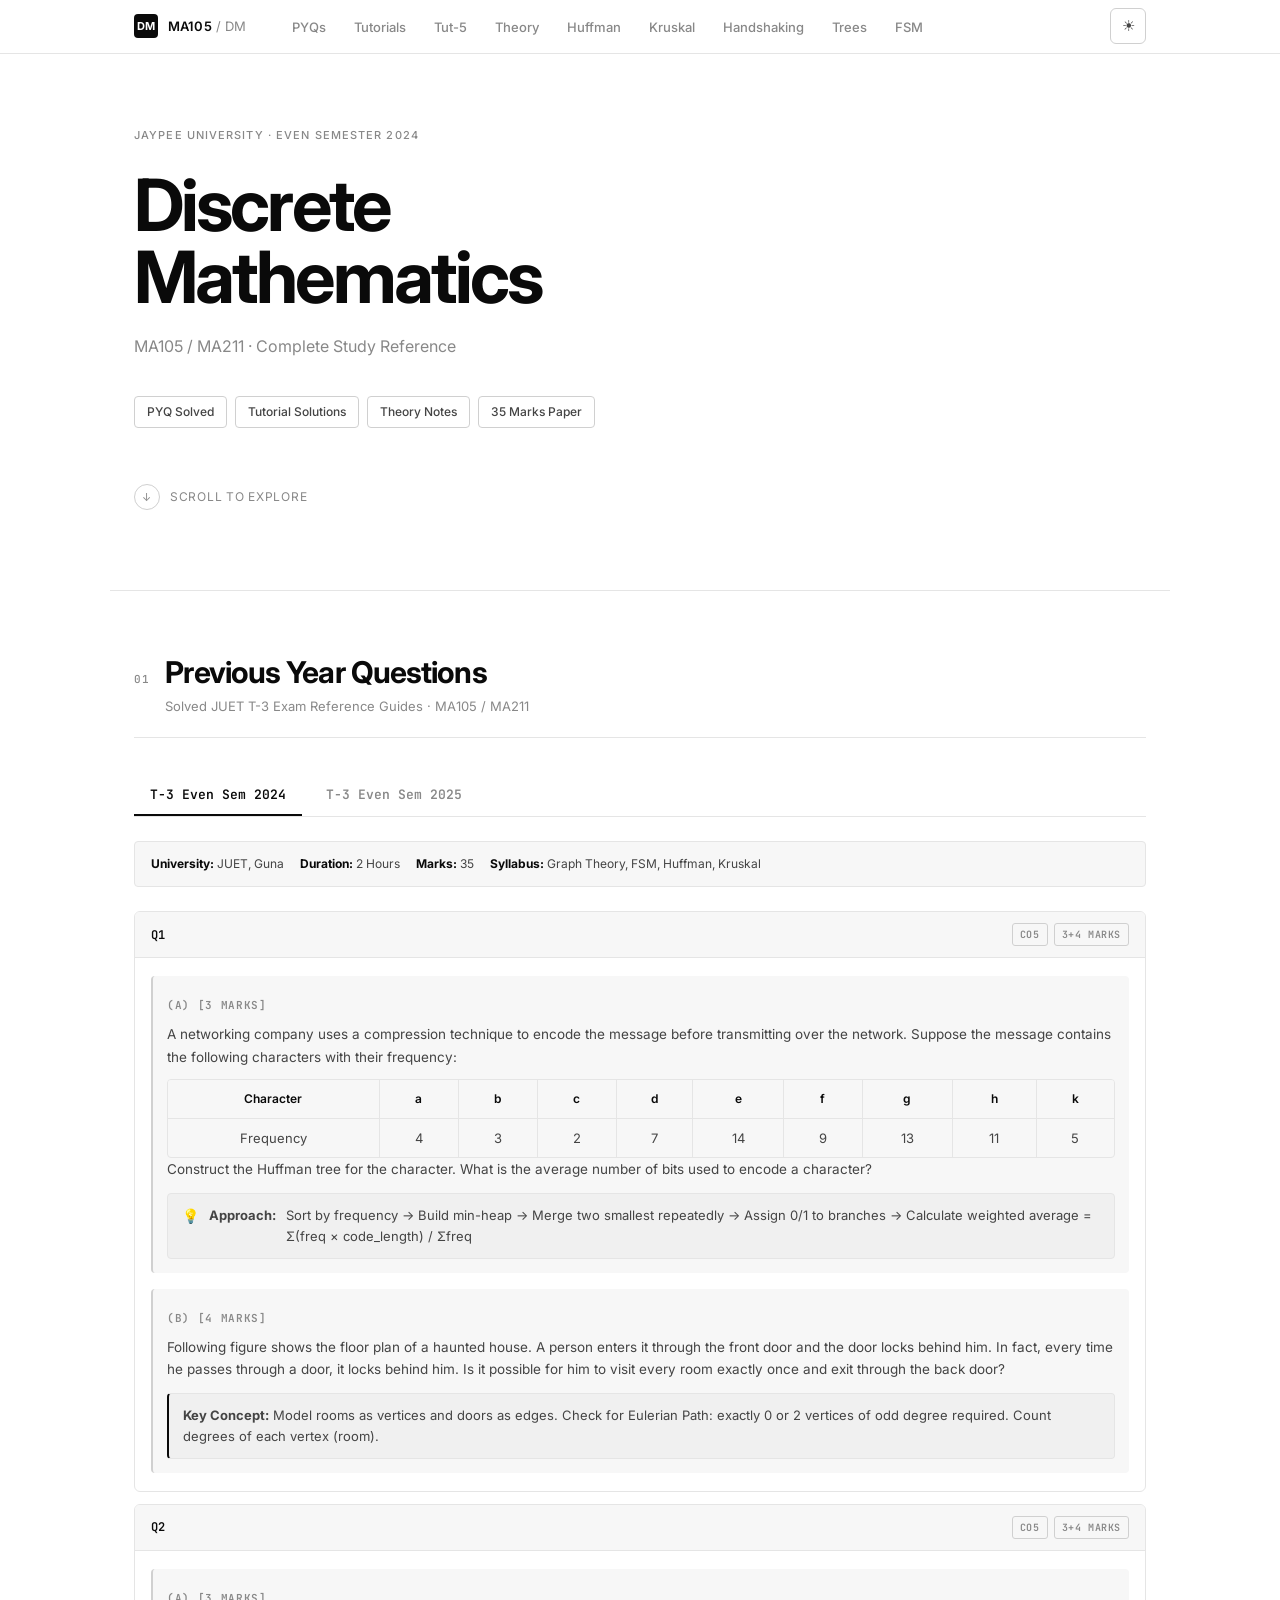
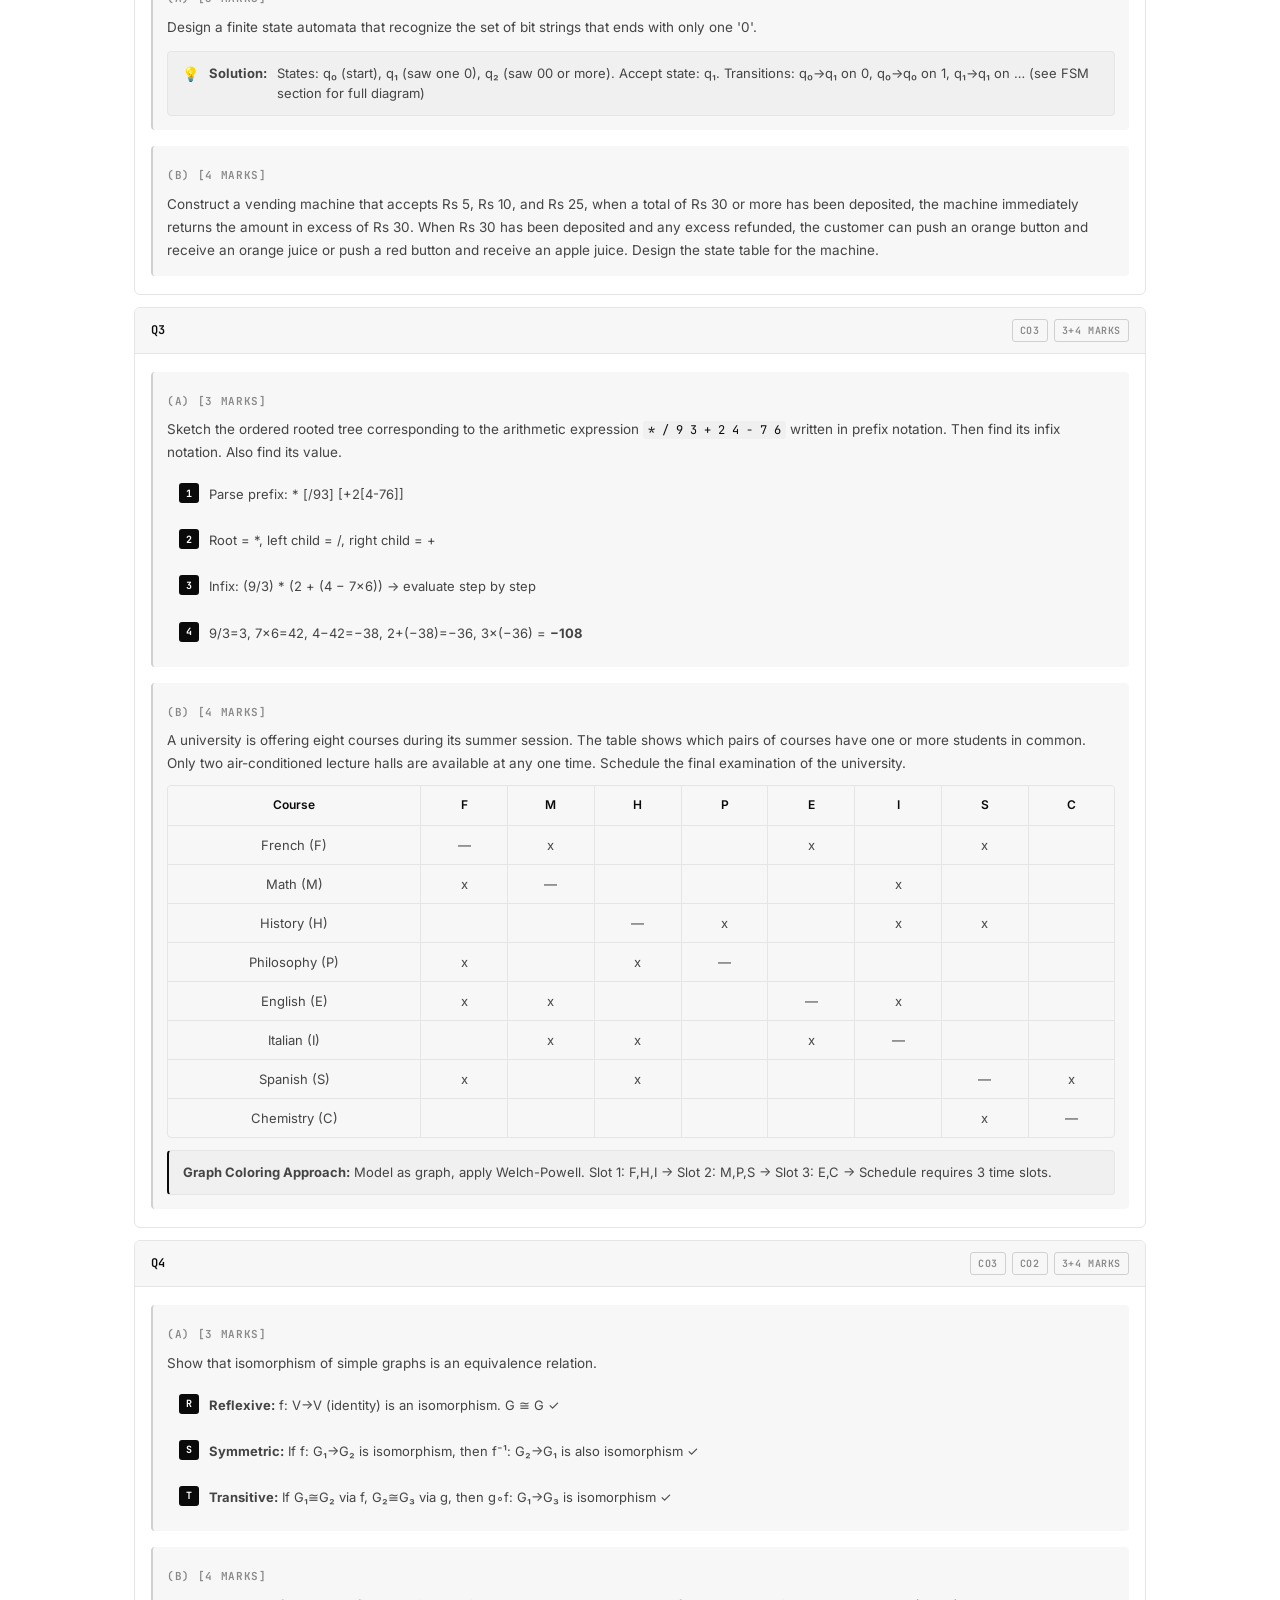
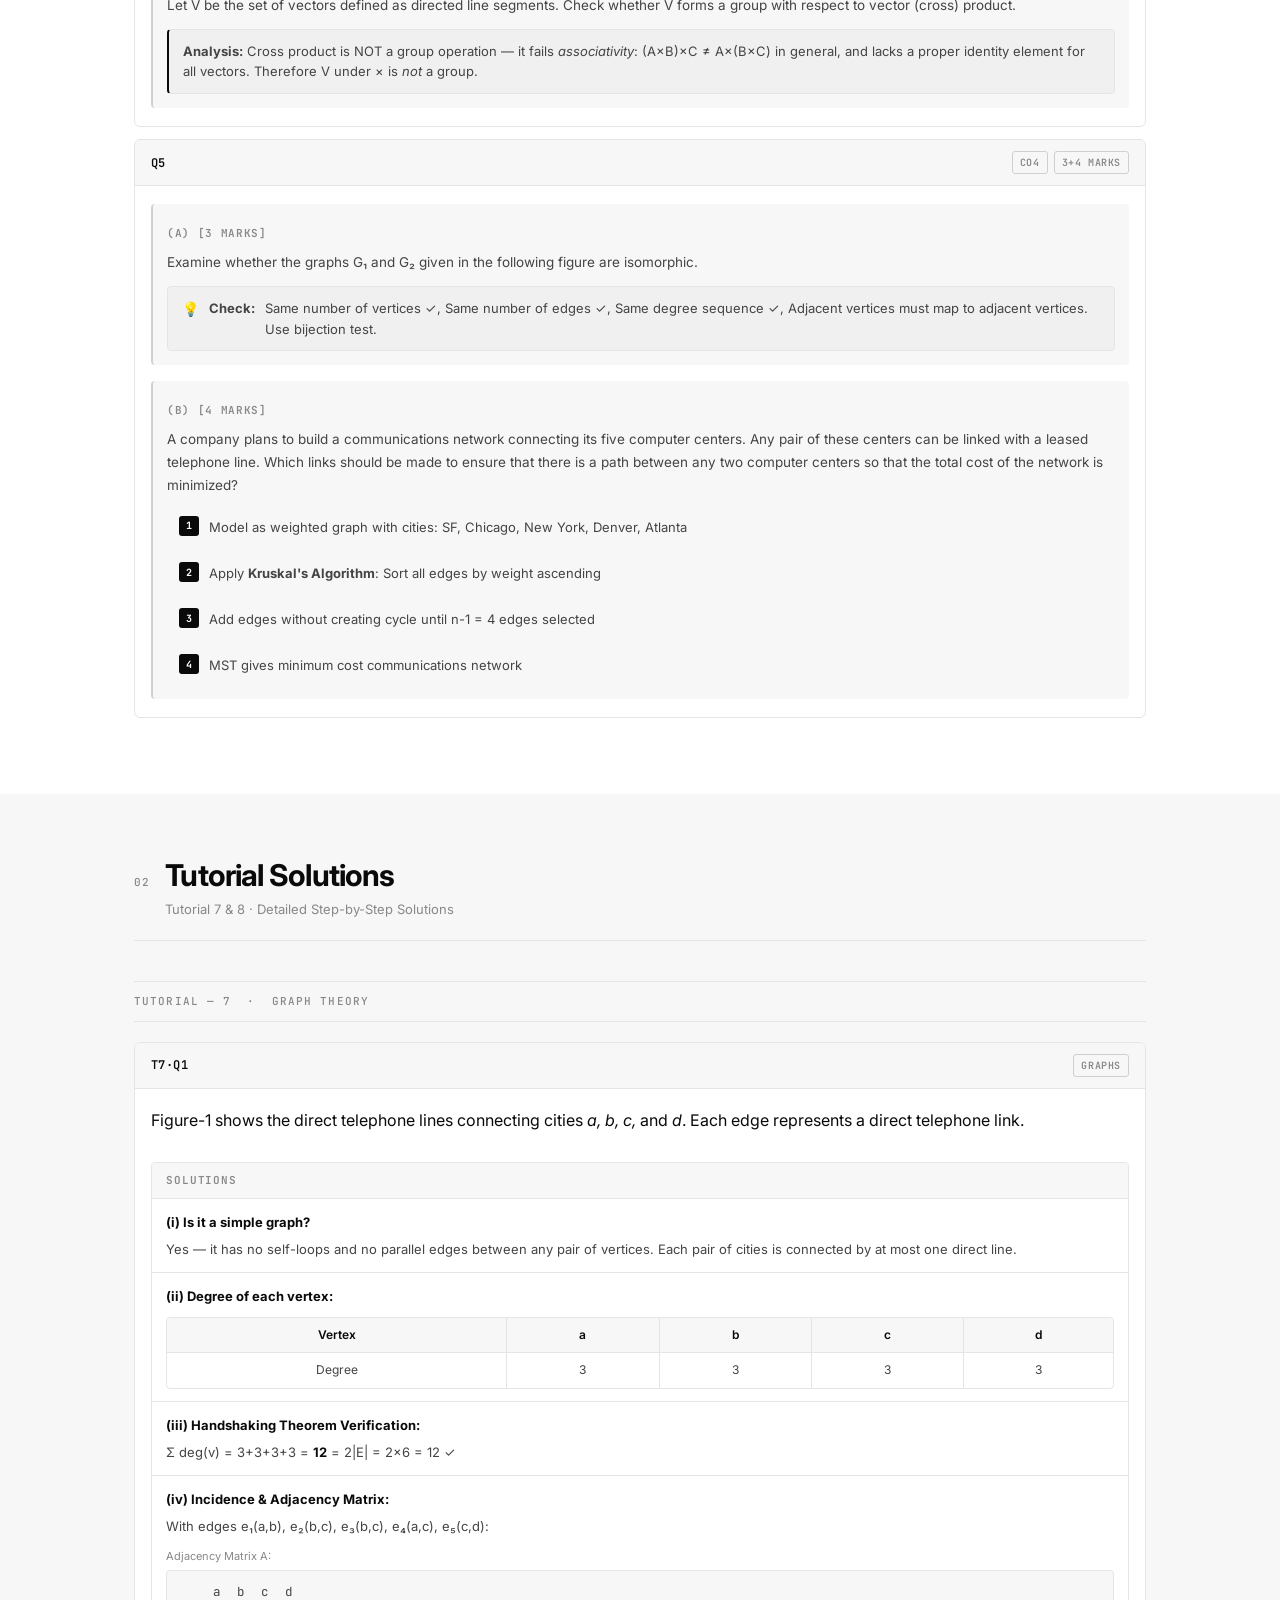
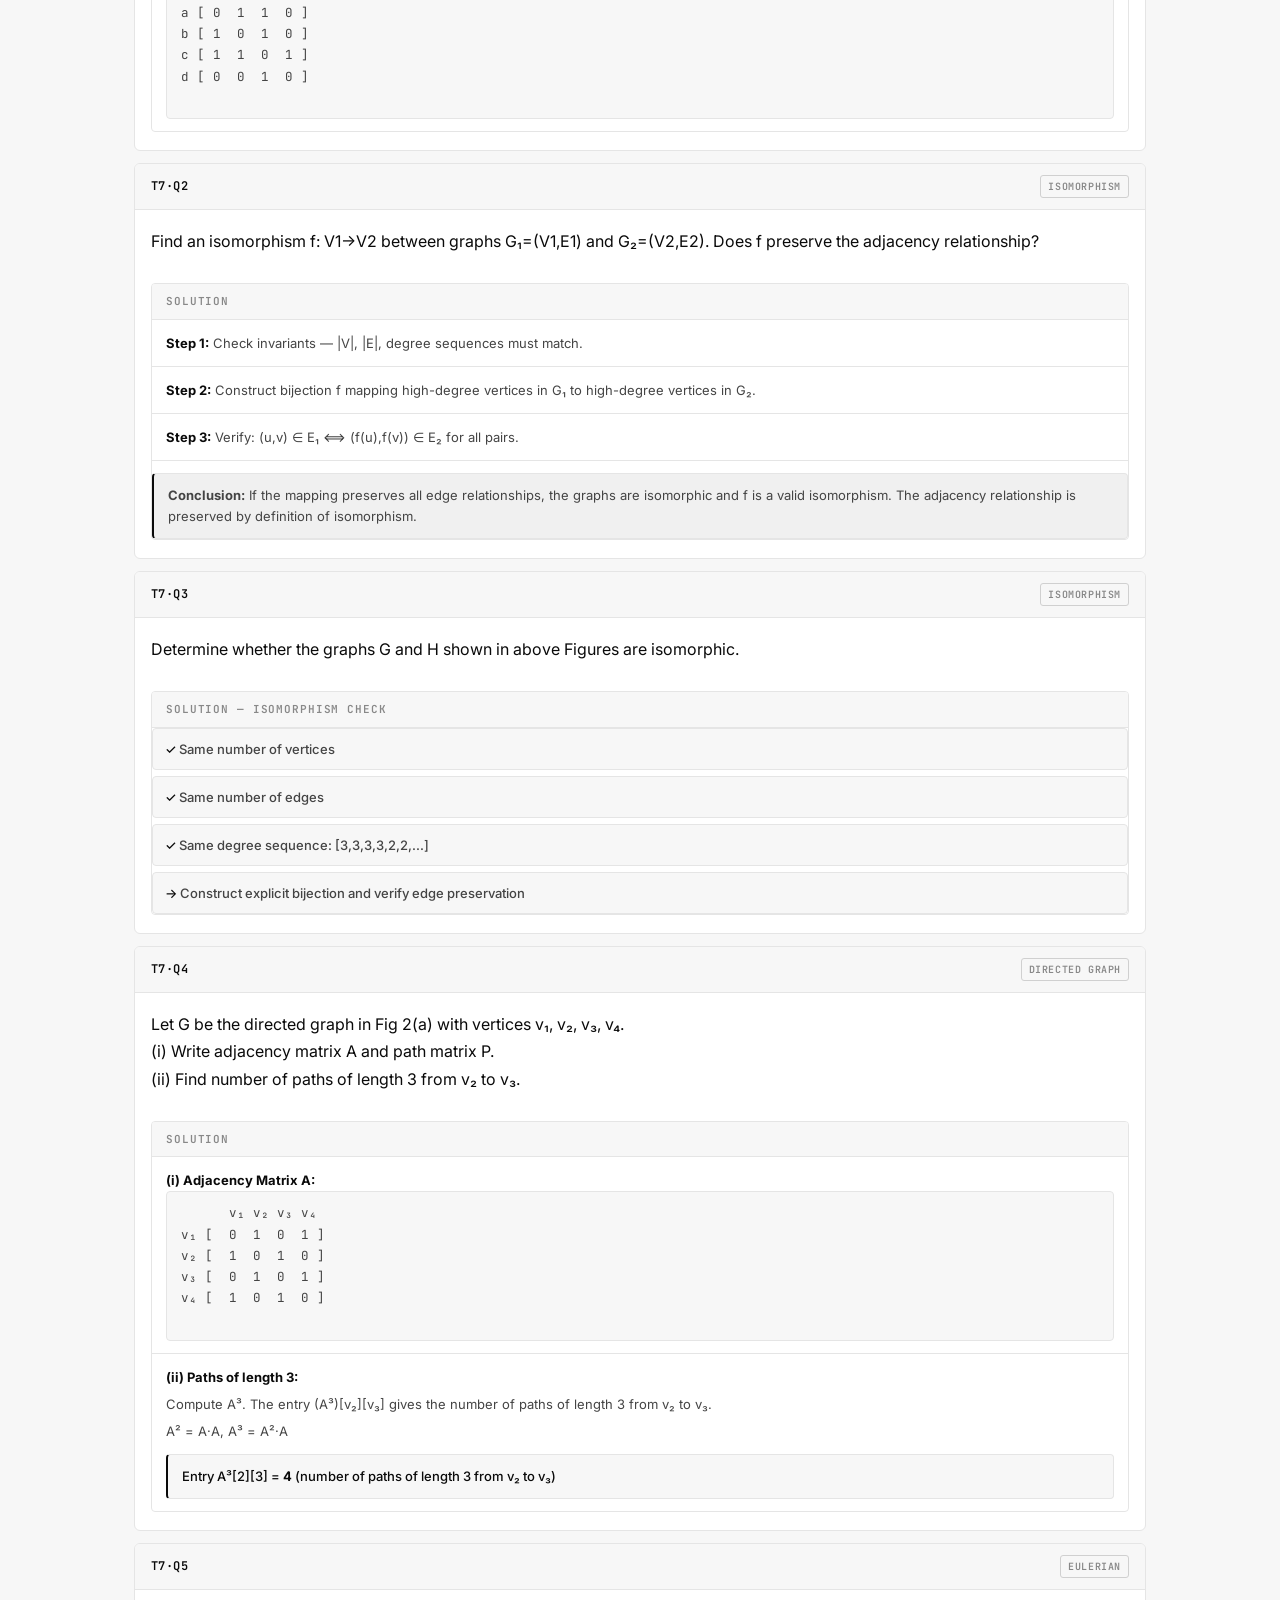
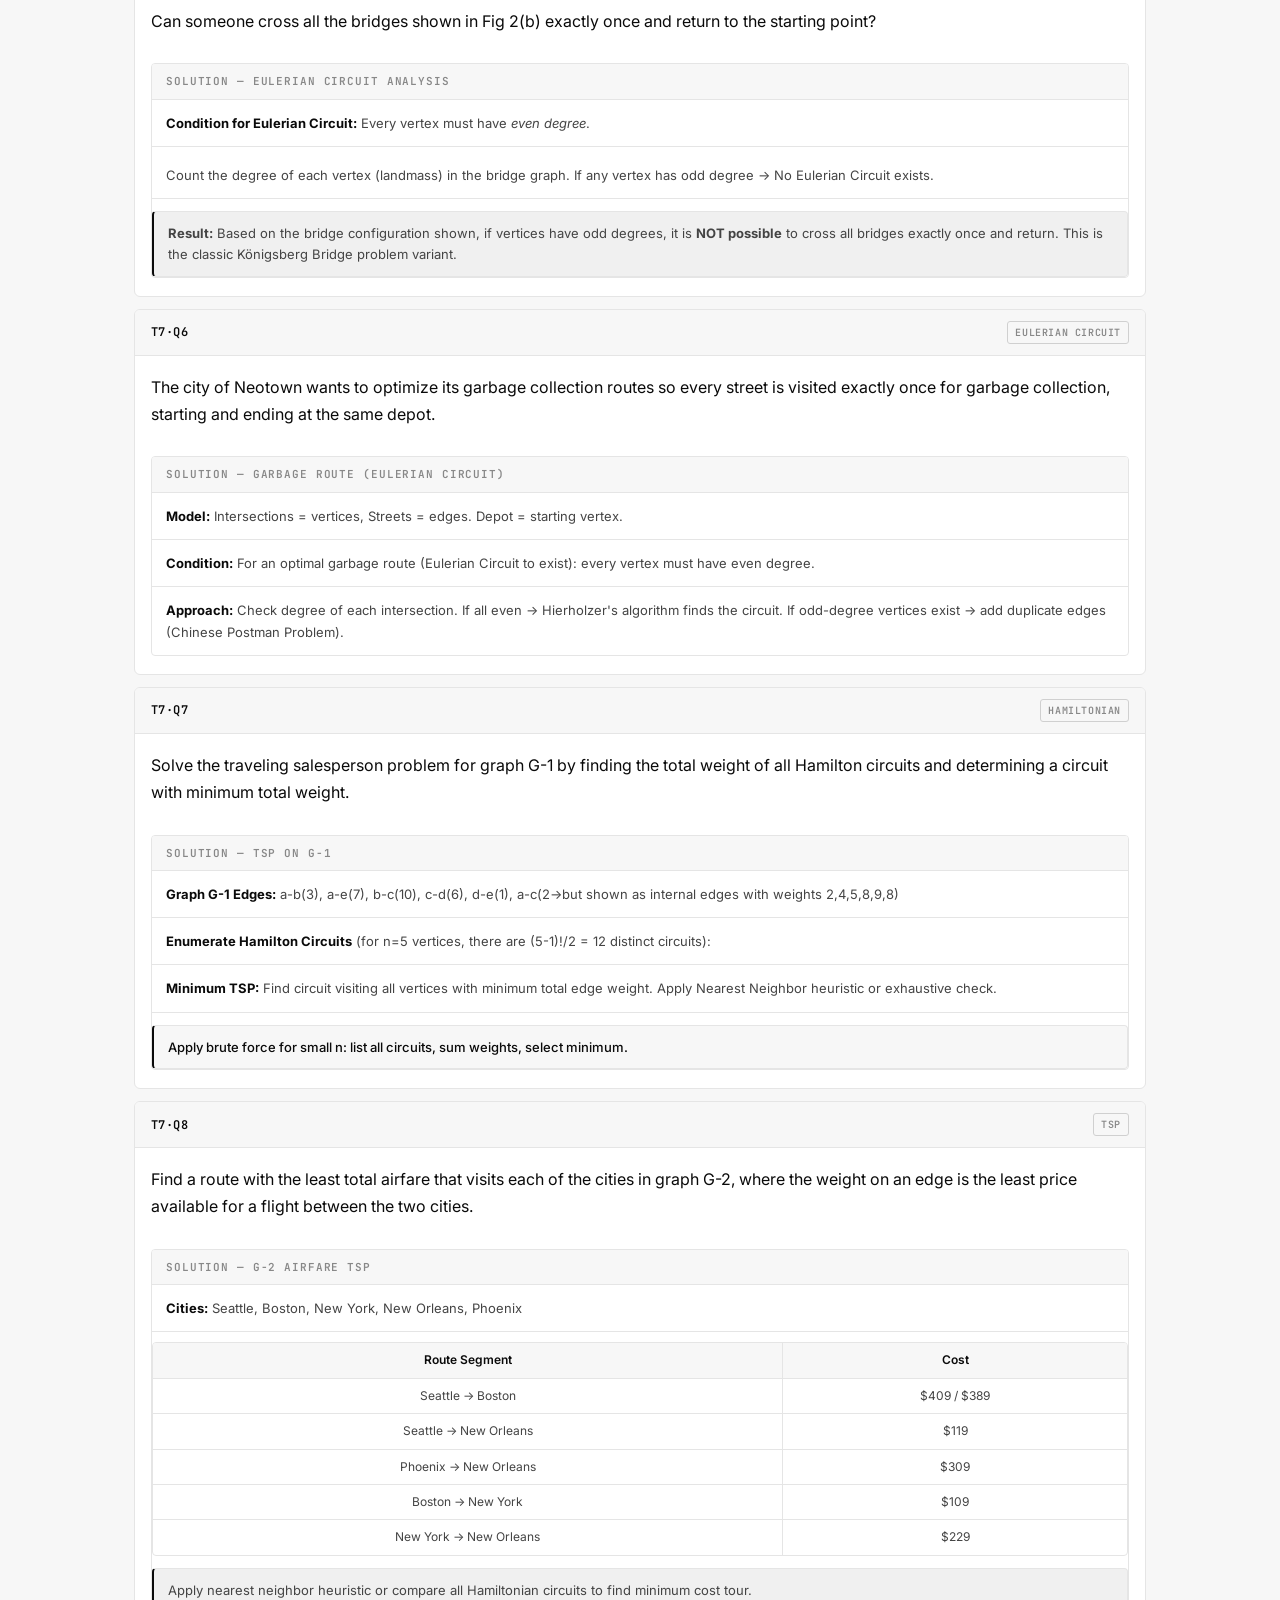
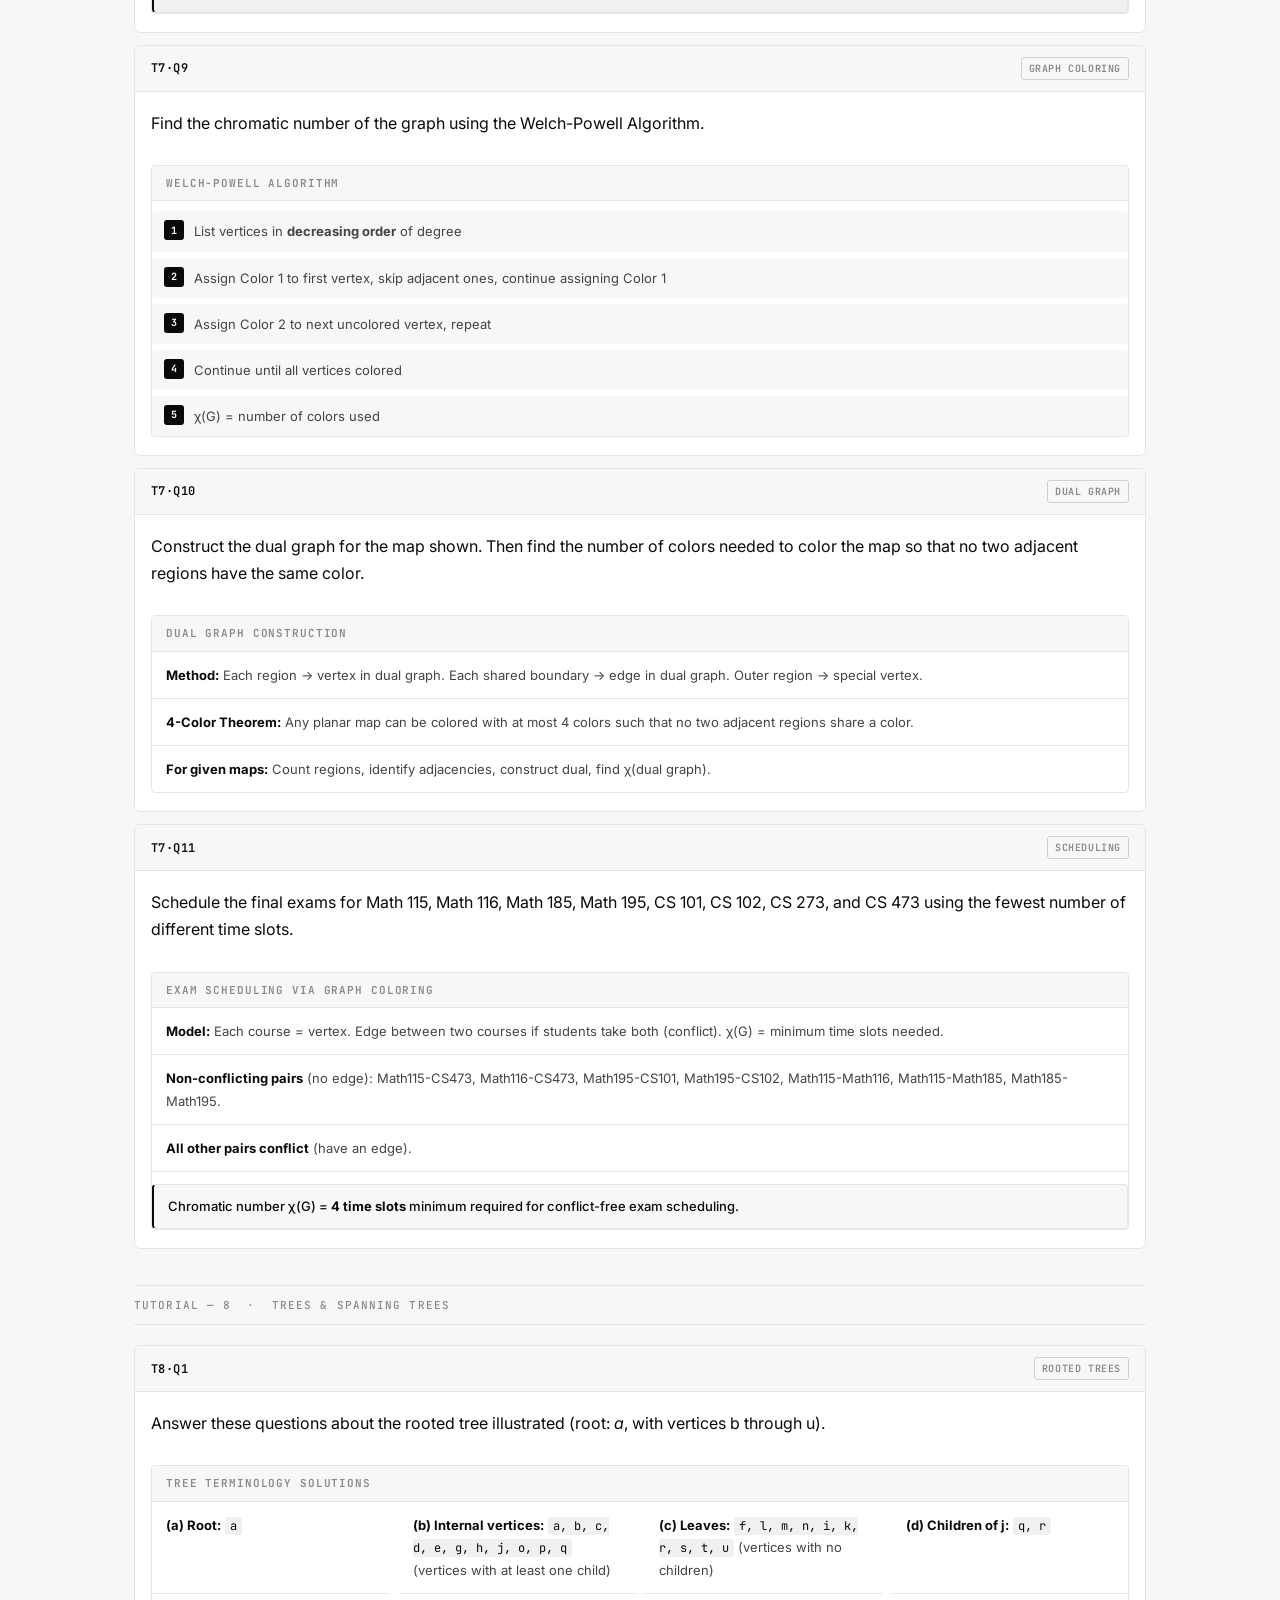
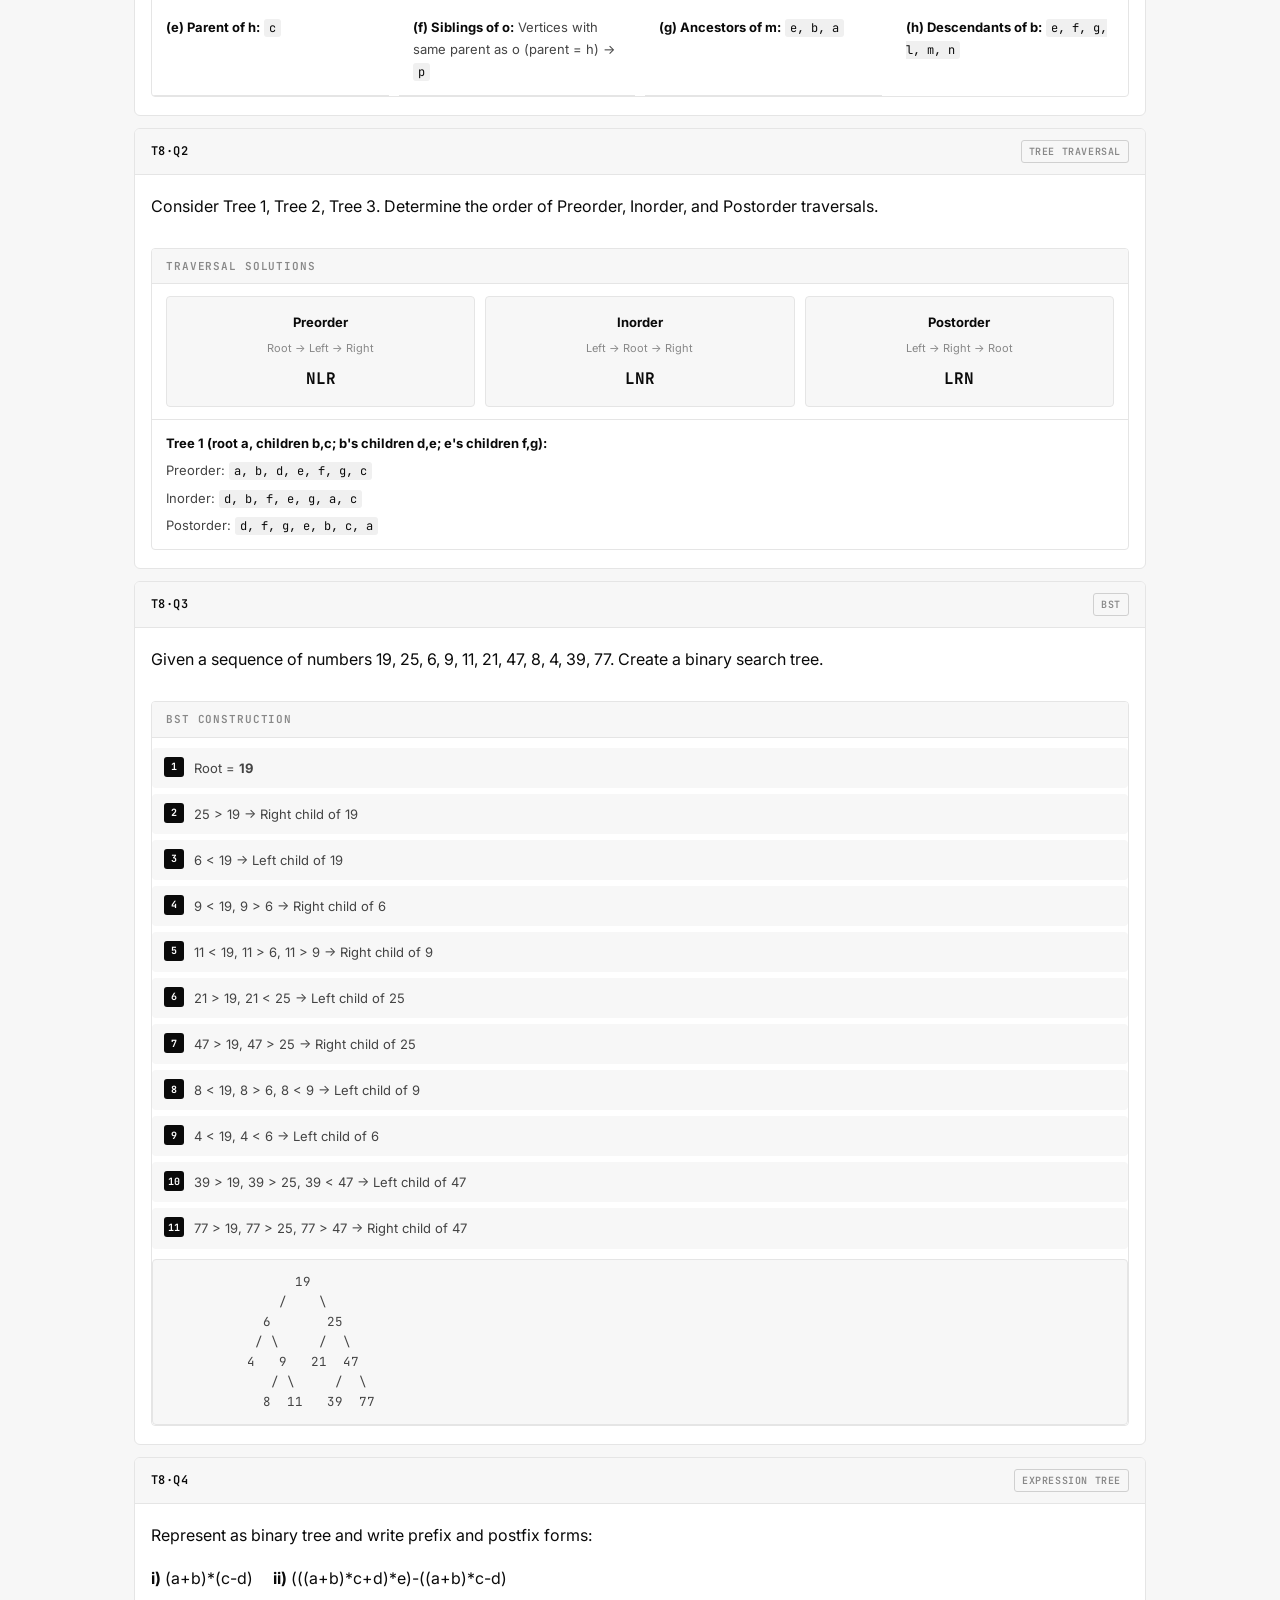
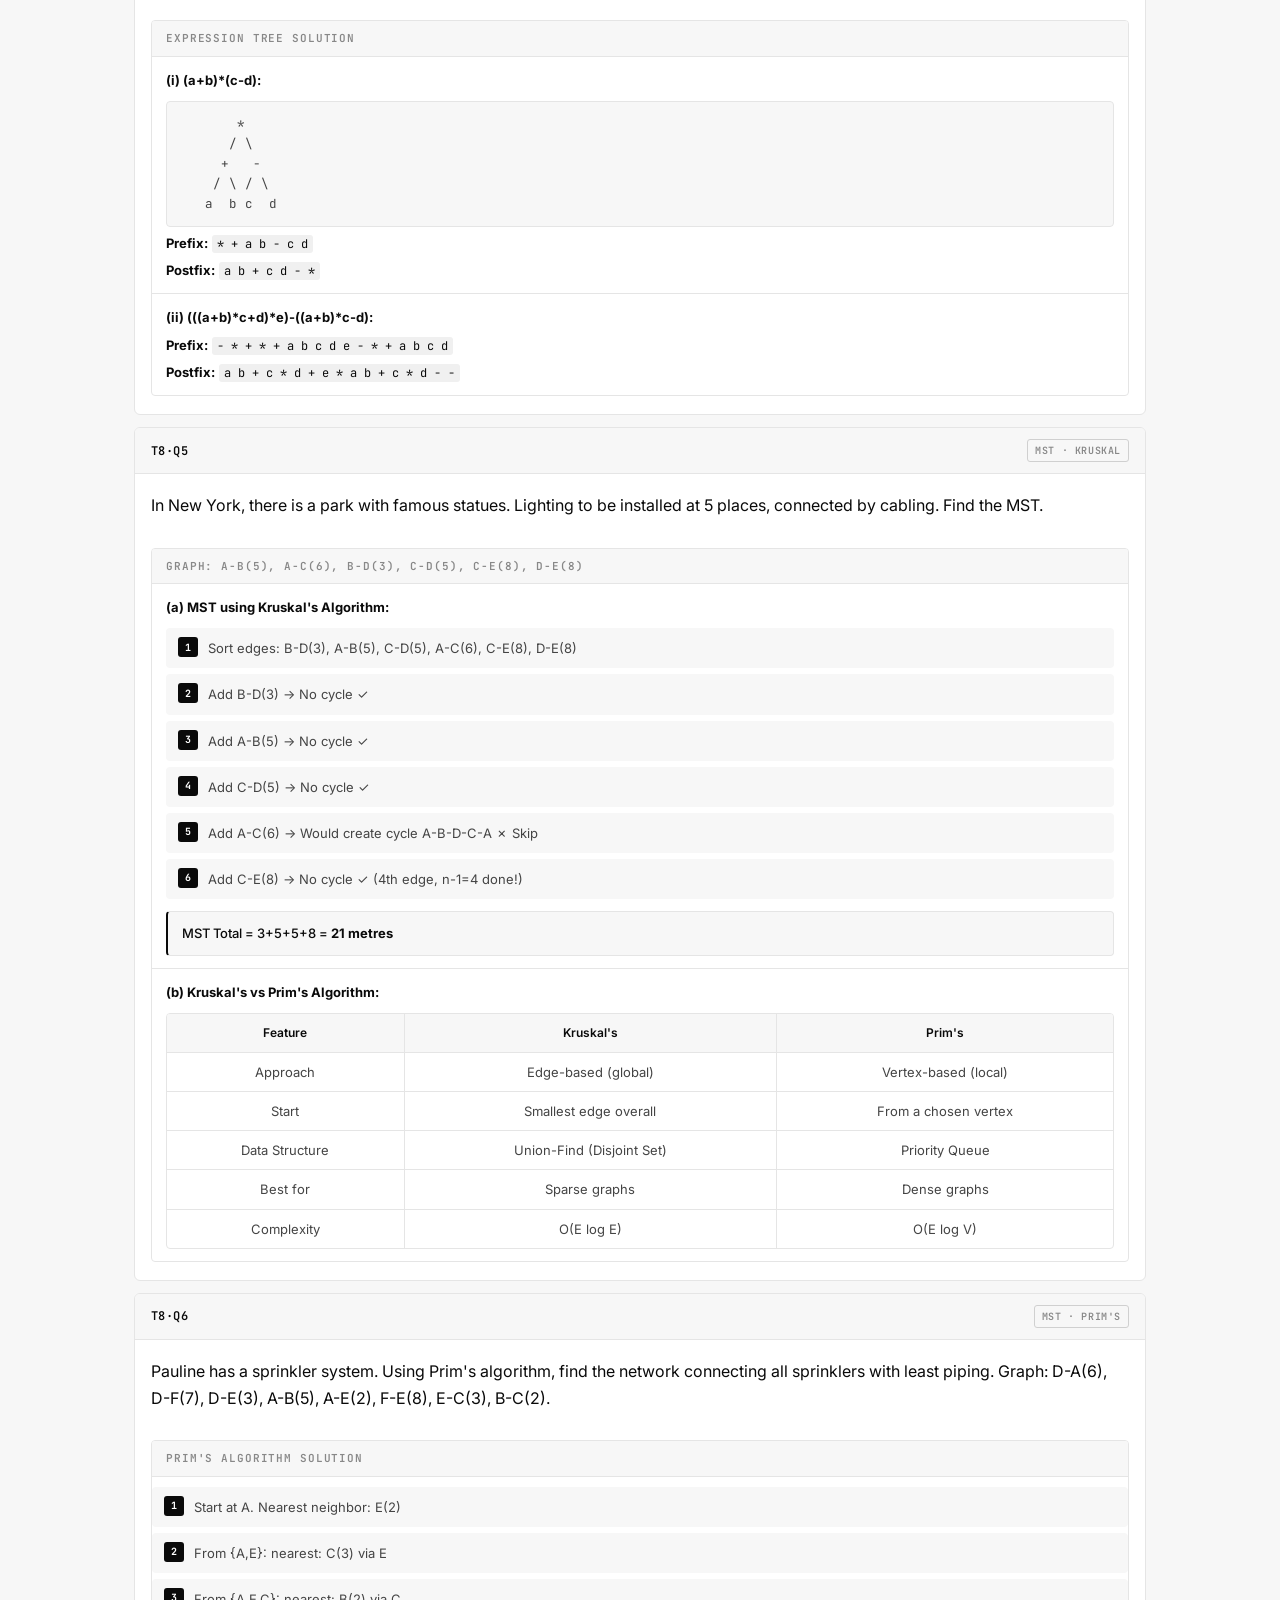
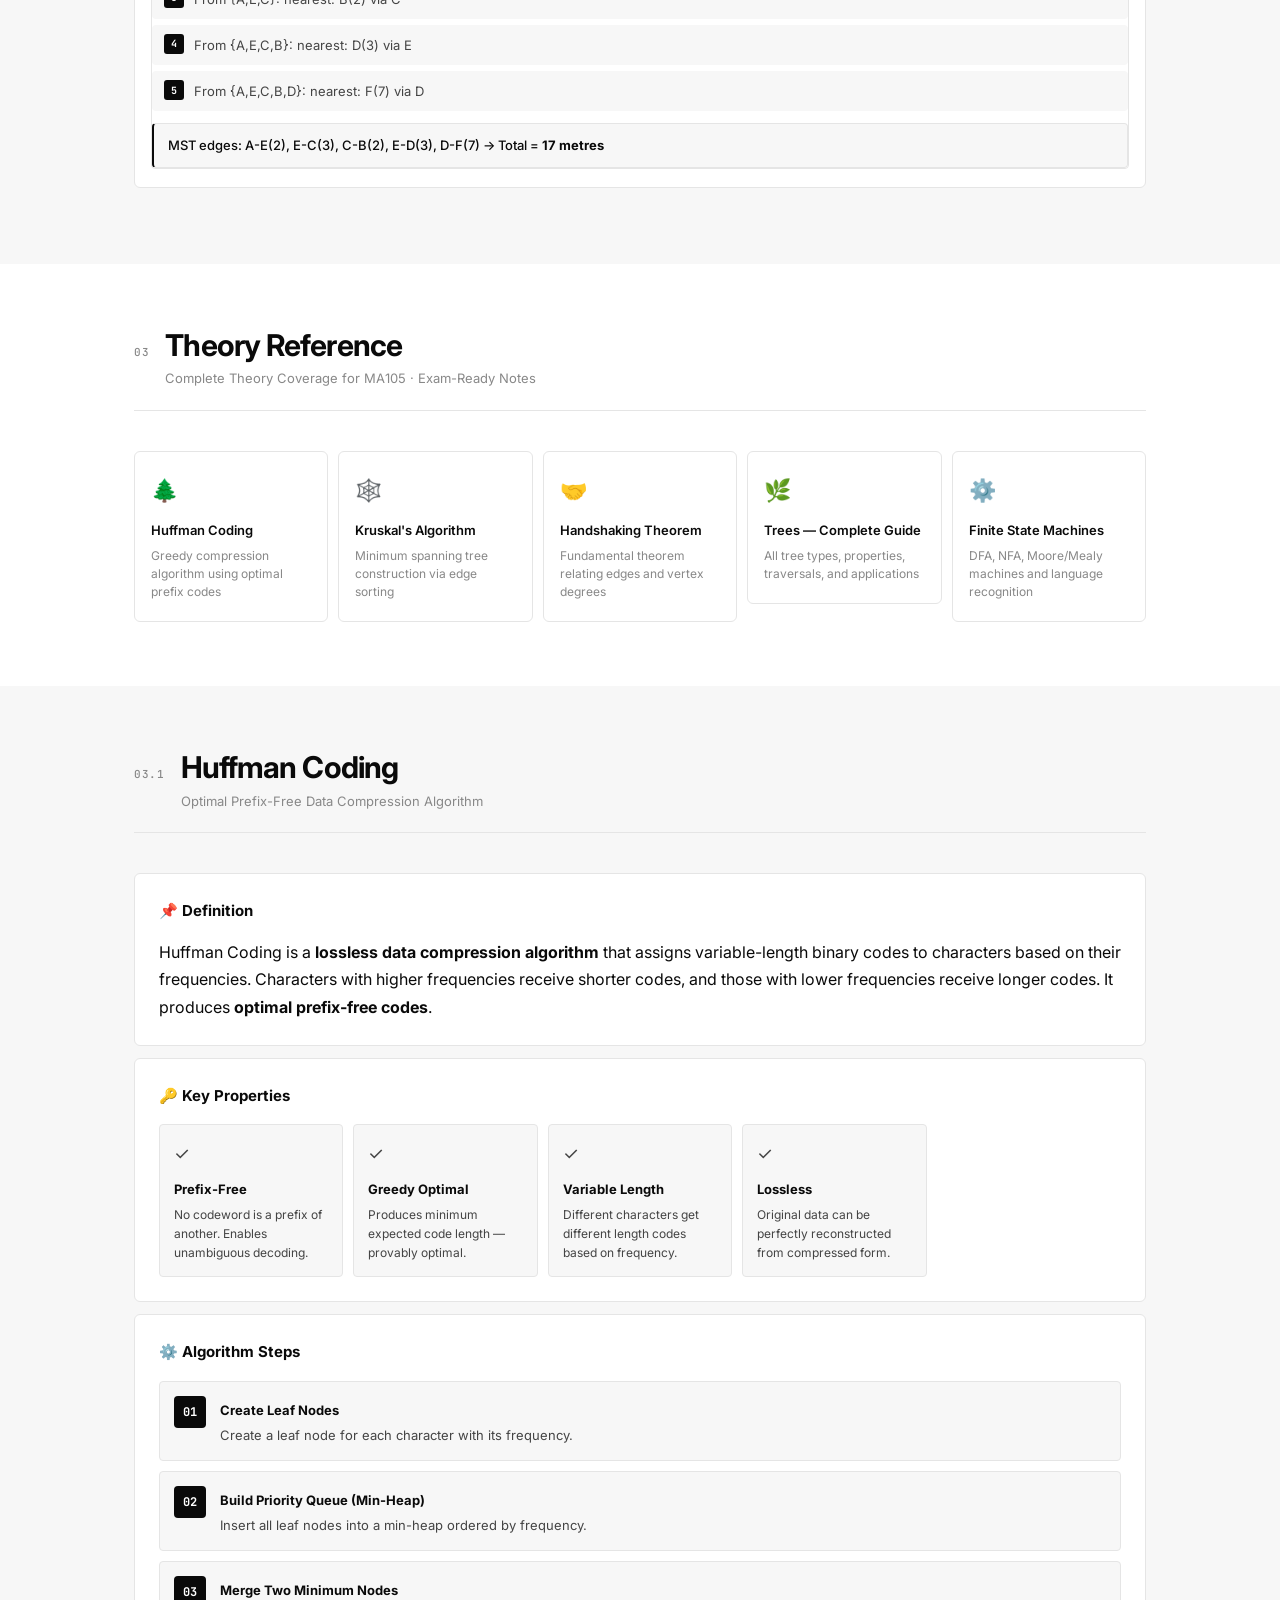
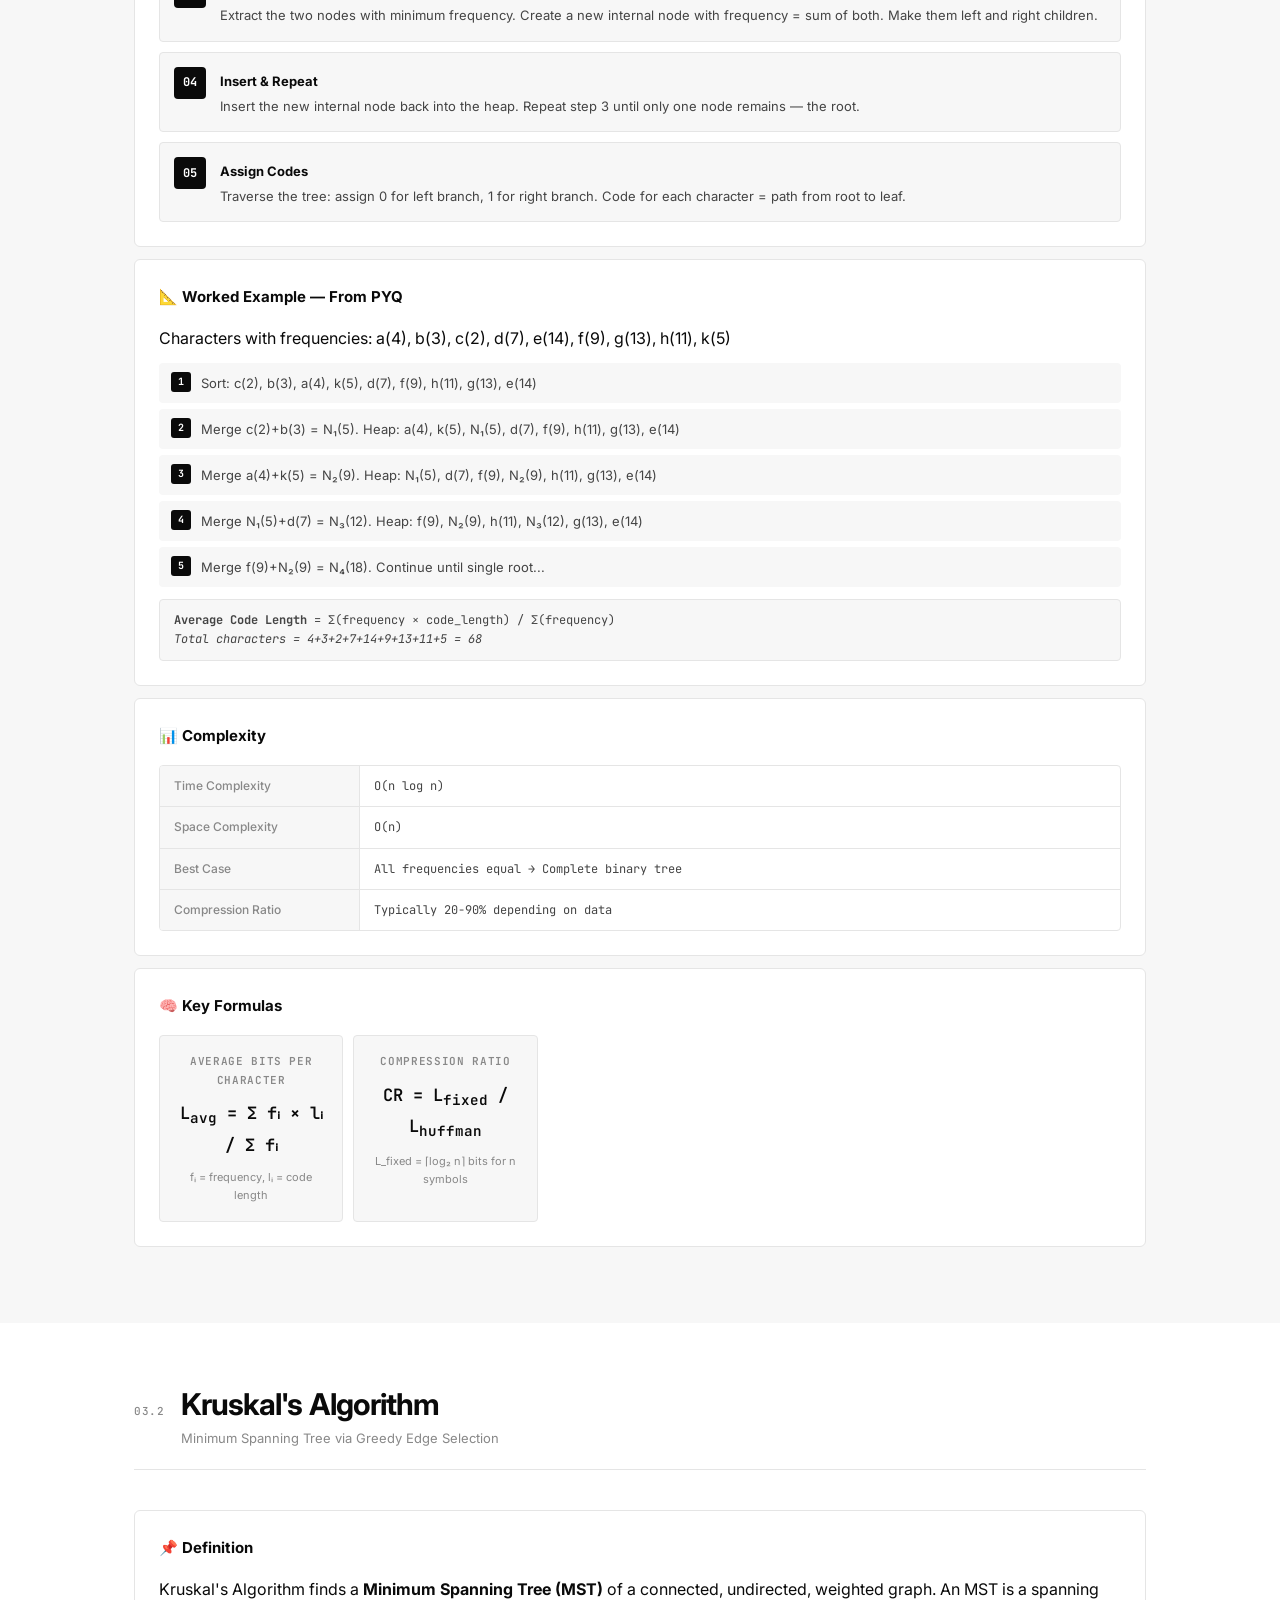
==== index.html @ 91ebe17a "Add files via upload" ====
<!DOCTYPE html>
<html lang="en">
<head>
  <meta charset="UTF-8" />
  <meta name="viewport" content="width=device-width, initial-scale=1.0" />
  <title>MA105 · Discrete Mathematics — Study Guide</title>
  <meta name="description" content="Complete Discrete Mathematics study guide for MA105/MA211 — PYQs, Tutorial Solutions, and Theory covering Huffman Coding, Kruskal's Algorithm, Trees, FSM, and more." />
  <link rel="preconnect" href="https://fonts.googleapis.com" />
  <link href="https://fonts.googleapis.com/css2?family=Inter:wght@300;400;500;600;700&family=JetBrains+Mono:wght@400;500&display=swap" rel="stylesheet" />
  <link rel="stylesheet" href="style.css" />
</head>
<body>

<!-- ═══ NAVBAR ═══ -->
<nav id="navbar">
  <div class="nav-inner">
    <div class="nav-brand">
      <span class="brand-icon">DM</span>
      <span class="brand-text">MA105<span class="brand-accent"> / DM</span></span>
    </div>
    <ul class="nav-links">
      <li><a href="#pyq" class="nav-link" data-section="pyq">PYQs</a></li>
      <li><a href="#tutorials" class="nav-link" data-section="tutorials">Tutorials</a></li>
      <li><a href="#tutorial5" class="nav-link" data-section="tutorial5">Tut-5</a></li>
      <li><a href="#theory" class="nav-link" data-section="theory">Theory</a></li>
      <li><a href="#huffman" class="nav-link" data-section="huffman">Huffman</a></li>
      <li><a href="#kruskal" class="nav-link" data-section="kruskal">Kruskal</a></li>
      <li><a href="#handshaking" class="nav-link" data-section="handshaking">Handshaking</a></li>
      <li><a href="#trees" class="nav-link" data-section="trees">Trees</a></li>
      <li><a href="#fsm" class="nav-link" data-section="fsm">FSM</a></li>
    </ul>
    <div class="nav-controls">
      <button class="theme-toggle" id="themeToggle" aria-label="Toggle dark mode" title="Toggle dark/light mode">☀</button>
      <button class="hamburger" id="hamburger" aria-label="Menu">
        <span></span><span></span><span></span>
      </button>
    </div>
  </div>
  <div class="progress-bar" id="progressBar"></div>
</nav>

<!-- Mobile Menu -->
<div class="mobile-menu" id="mobileMenu">
  <a href="#pyq">PYQs</a>
  <a href="#tutorials">Tutorials</a>
  <a href="#tutorial5">Tutorial 5 — FSM</a>
  <a href="#theory">Theory</a>
  <a href="#huffman">Huffman Coding</a>
  <a href="#kruskal">Kruskal's Algorithm</a>
  <a href="#handshaking">Handshaking Theorem</a>
  <a href="#trees">Trees</a>
  <a href="#fsm">Finite State Machines</a>
</div>

<!-- ═══ HERO ═══ -->
<header class="hero">
    <div class="hero-badge">Jaypee University · Even Semester 2024</div>
    <h1 class="hero-title">Discrete<br/>Mathematics</h1>
    <p class="hero-subtitle">MA105 / MA211 · Complete Study Reference</p>
    <div class="hero-tags">
      <span class="tag">PYQ Solved</span>
      <span class="tag">Tutorial Solutions</span>
      <span class="tag">Theory Notes</span>
      <span class="tag">35 Marks Paper</span>
    </div>
    <div class="hero-scroll-hint">
      <div class="scroll-arrow">↓</div>
      <span>Scroll to explore</span>
    </div>
</header>
<div class="hero-divider"></div>

<!-- ═══════════════════════ SECTION: PYQs ═══════════════════════ -->
<section id="pyq" class="section">
  <div class="container">
    <div class="section-header">
      <div class="section-number">01</div>
      <div>
        <h2 class="section-title">Previous Year Questions</h2>
        <p class="section-subtitle">Solved JUET T-3 Exam Reference Guides · MA105 / MA211</p>
      </div>
    </div>

    <!-- ═══ TAB CONTROL ═══ -->
    <div class="pyq-tabs">
      <button class="pyq-tab-btn active" data-target="pyq-2024">T-3 Even Sem 2024</button>
      <button class="pyq-tab-btn" data-target="pyq-2025">T-3 Even Sem 2025</button>
    </div>

    <!-- ═══ TAB 1: 2024 PAPER ═══ -->
    <div class="pyq-tab-content active" id="pyq-2024">
      <div class="paper-meta">
        <span class="meta-item"><strong>University:</strong> JUET, Guna</span>
        <span class="meta-item"><strong>Duration:</strong> 2 Hours</span>
        <span class="meta-item"><strong>Marks:</strong> 35</span>
        <span class="meta-item"><strong>Syllabus:</strong> Graph Theory, FSM, Huffman, Kruskal</span>
      </div>

      <!-- Q1 -->
      <div class="question-card" id="pyq-q1">
        <div class="q-header">
          <span class="q-number">Q1</span>
          <div class="q-meta"><span class="co-badge">CO5</span><span class="marks-badge">3+4 Marks</span></div>
        </div>
        <div class="q-body">
          <div class="sub-question">
            <span class="sub-label">(a) [3 Marks]</span>
            <p>A networking company uses a compression technique to encode the message before transmitting over the network. Suppose the message contains the following characters with their frequency:</p>
            <div class="table-wrap">
              <table class="dm-table">
                <thead><tr><th>Character</th><th>a</th><th>b</th><th>c</th><th>d</th><th>e</th><th>f</th><th>g</th><th>h</th><th>k</th></tr></thead>
                <tbody><tr><td>Frequency</td><td>4</td><td>3</td><td>2</td><td>7</td><td>14</td><td>9</td><td>13</td><td>11</td><td>5</td></tr></tbody>
              </table>
            </div>
            <p>Construct the Huffman tree for the character. What is the average number of bits used to encode a character?</p>
            <div class="hint-box">
              <span class="hint-icon">💡</span>
              <strong>Approach:</strong> Sort by frequency → Build min-heap → Merge two smallest repeatedly → Assign 0/1 to branches → Calculate weighted average = Σ(freq × code_length) / Σfreq
            </div>
          </div>

          <div class="sub-question">
            <span class="sub-label">(b) [4 Marks]</span>
            <p>Following figure shows the floor plan of a haunted house. A person enters it through the front door and the door locks behind him. In fact, every time he passes through a door, it locks behind him. Is it possible for him to visit every room exactly once and exit through the back door?</p>
            <div class="info-box">
              <strong>Key Concept:</strong> Model rooms as vertices and doors as edges. Check for Eulerian Path: exactly 0 or 2 vertices of odd degree required. Count degrees of each vertex (room).
            </div>
          </div>
        </div>
      </div>

      <!-- Q2 -->
      <div class="question-card" id="pyq-q2">
        <div class="q-header">
          <span class="q-number">Q2</span>
          <div class="q-meta"><span class="co-badge">CO5</span><span class="marks-badge">3+4 Marks</span></div>
        </div>
        <div class="q-body">
          <div class="sub-question">
            <span class="sub-label">(a) [3 Marks]</span>
            <p>Design a finite state automata that recognize the set of bit strings that ends with only one '0'.</p>
            <div class="hint-box">
              <span class="hint-icon">💡</span>
              <strong>Solution:</strong> States: q₀ (start), q₁ (saw one 0), q₂ (saw 00 or more). Accept state: q₁. Transitions: q₀→q₁ on 0, q₀→q₀ on 1, q₁→q₁ on … (see FSM section for full diagram)
            </div>
          </div>
          <div class="sub-question">
            <span class="sub-label">(b) [4 Marks]</span>
            <p>Construct a vending machine that accepts Rs 5, Rs 10, and Rs 25, when a total of Rs 30 or more has been deposited, the machine immediately returns the amount in excess of Rs 30. When Rs 30 has been deposited and any excess refunded, the customer can push an orange button and receive an orange juice or push a red button and receive an apple juice. Design the state table for the machine.</p>
          </div>
        </div>
      </div>

      <!-- Q3 -->
      <div class="question-card" id="pyq-q3">
        <div class="q-header">
          <span class="q-number">Q3</span>
          <div class="q-meta"><span class="co-badge">CO3</span><span class="marks-badge">3+4 Marks</span></div>
        </div>
        <div class="q-body">
          <div class="sub-question">
            <span class="sub-label">(a) [3 Marks]</span>
            <p>Sketch the ordered rooted tree corresponding to the arithmetic expression <code class="inline-code">* / 9 3 + 2 4 − 7 6</code> written in prefix notation. Then find its infix notation. Also find its value.</p>
            <div class="solution-steps">
              <div class="step"><span class="step-num">1</span><span>Parse prefix: * [/93] [+2[4-76]]</span></div>
              <div class="step"><span class="step-num">2</span><span>Root = *, left child = /, right child = +</span></div>
              <div class="step"><span class="step-num">3</span><span>Infix: (9/3) * (2 + (4 − 7×6)) → evaluate step by step</span></div>
              <div class="step"><span class="step-num">4</span><span>9/3=3, 7×6=42, 4−42=−38, 2+(−38)=−36, 3×(−36) = <strong>−108</strong></span></div>
            </div>
          </div>
          <div class="sub-question">
            <span class="sub-label">(b) [4 Marks]</span>
            <p>A university is offering eight courses during its summer session. The table shows which pairs of courses have one or more students in common. Only two air-conditioned lecture halls are available at any one time. Schedule the final examination of the university.</p>
            <div class="table-wrap">
              <table class="dm-table">
                <thead><tr><th>Course</th><th>F</th><th>M</th><th>H</th><th>P</th><th>E</th><th>I</th><th>S</th><th>C</th></tr></thead>
                <tbody>
                  <tr><td>French (F)</td><td>—</td><td>x</td><td></td><td></td><td>x</td><td></td><td>x</td><td></td></tr>
                  <tr><td>Math (M)</td><td>x</td><td>—</td><td></td><td></td><td></td><td>x</td><td></td><td></td></tr>
                  <tr><td>History (H)</td><td></td><td></td><td>—</td><td>x</td><td></td><td>x</td><td>x</td><td></td></tr>
                  <tr><td>Philosophy (P)</td><td>x</td><td></td><td>x</td><td>—</td><td></td><td></td><td></td><td></td></tr>
                  <tr><td>English (E)</td><td>x</td><td>x</td><td></td><td></td><td>—</td><td>x</td><td></td><td></td></tr>
                  <tr><td>Italian (I)</td><td></td><td>x</td><td>x</td><td></td><td>x</td><td>—</td><td></td><td></td></tr>
                  <tr><td>Spanish (S)</td><td>x</td><td></td><td>x</td><td></td><td></td><td></td><td>—</td><td>x</td></tr>
                  <tr><td>Chemistry (C)</td><td></td><td></td><td></td><td></td><td></td><td></td><td>x</td><td>—</td></tr>
                </tbody>
              </table>
            </div>
            <div class="info-box"><strong>Graph Coloring Approach:</strong> Model as graph, apply Welch-Powell. Slot 1: F,H,I → Slot 2: M,P,S → Slot 3: E,C → Schedule requires 3 time slots.</div>
          </div>
        </div>
      </div>

      <!-- Q4 -->
      <div class="question-card" id="pyq-q4">
        <div class="q-header">
          <span class="q-number">Q4</span>
          <div class="q-meta"><span class="co-badge">CO3</span><span class="co-badge">CO2</span><span class="marks-badge">3+4 Marks</span></div>
        </div>
        <div class="q-body">
          <div class="sub-question">
            <span class="sub-label">(a) [3 Marks]</span>
            <p>Show that isomorphism of simple graphs is an equivalence relation.</p>
            <div class="solution-steps">
              <div class="step"><span class="step-num">R</span><span><strong>Reflexive:</strong> f: V→V (identity) is an isomorphism. G ≅ G ✓</span></div>
              <div class="step"><span class="step-num">S</span><span><strong>Symmetric:</strong> If f: G₁→G₂ is isomorphism, then f⁻¹: G₂→G₁ is also isomorphism ✓</span></div>
              <div class="step"><span class="step-num">T</span><span><strong>Transitive:</strong> If G₁≅G₂ via f, G₂≅G₃ via g, then g∘f: G₁→G₃ is isomorphism ✓</span></div>
            </div>
          </div>
          <div class="sub-question">
            <span class="sub-label">(b) [4 Marks]</span>
            <p>Let V be the set of vectors defined as directed line segments. Check whether V forms a group with respect to vector (cross) product.</p>
            <div class="info-box">
              <strong>Analysis:</strong> Cross product is NOT a group operation — it fails <em>associativity</em>: (A×B)×C ≠ A×(B×C) in general, and lacks a proper identity element for all vectors. Therefore V under × is <em>not</em> a group.
            </div>
          </div>
        </div>
      </div>

      <!-- Q5 -->
      <div class="question-card" id="pyq-q5">
        <div class="q-header">
          <span class="q-number">Q5</span>
          <div class="q-meta"><span class="co-badge">CO4</span><span class="marks-badge">3+4 Marks</span></div>
        </div>
        <div class="q-body">
          <div class="sub-question">
            <span class="sub-label">(a) [3 Marks]</span>
            <p>Examine whether the graphs G₁ and G₂ given in the following figure are isomorphic.</p>
            <div class="hint-box">
              <span class="hint-icon">💡</span>
              <strong>Check:</strong> Same number of vertices ✓, Same number of edges ✓, Same degree sequence ✓, Adjacent vertices must map to adjacent vertices. Use bijection test.
            </div>
          </div>
          <div class="sub-question">
            <span class="sub-label">(b) [4 Marks]</span>
            <p>A company plans to build a communications network connecting its five computer centers. Any pair of these centers can be linked with a leased telephone line. Which links should be made to ensure that there is a path between any two computer centers so that the total cost of the network is minimized?</p>
            <div class="solution-steps">
              <div class="step"><span class="step-num">1</span><span>Model as weighted graph with cities: SF, Chicago, New York, Denver, Atlanta</span></div>
              <div class="step"><span class="step-num">2</span><span>Apply <strong>Kruskal's Algorithm</strong>: Sort all edges by weight ascending</span></div>
              <div class="step"><span class="step-num">3</span><span>Add edges without creating cycle until n-1 = 4 edges selected</span></div>
              <div class="step"><span class="step-num">4</span><span>MST gives minimum cost communications network</span></div>
            </div>
          </div>
        </div>
      </div>
    </div>

    <!-- ═══ TAB 2: 2025 PAPER (NEW) ═══ -->
    <div class="pyq-tab-content" id="pyq-2025">
      <div class="paper-meta">
        <span class="meta-item"><strong>University:</strong> JUET, Guna</span>
        <span class="meta-item"><strong>Duration:</strong> 2 Hours</span>
        <span class="meta-item"><strong>Marks:</strong> 35</span>
        <span class="meta-item"><strong>Syllabus:</strong> FSA, Chromatic Coloring, Equivalence Matrices, Tautology, MST, Huffman, Tree traversals, Logic Validity, Planarity, Groups</span>
      </div>

      <!-- Q1: FSA and FSM -->
      <div class="question-card" id="pyq25-q1">
        <div class="q-header">
          <span class="q-number">Q1</span>
          <div class="q-meta"><span class="co-badge">CO5</span><span class="marks-badge">3+3 Marks</span></div>
        </div>
        <div class="q-body">
          <!-- Q1(a) -->
          <div class="sub-question">
            <span class="sub-label">(a) ATM Passcode FSA [3 Marks]</span>
            <p>After a bank customer inserts his bank card into the ATM, it requests him to input his secret identification number (ID). Suppose the ID is <strong>234</strong>. Design the Finite State Automata (FSA) that models the ATM.</p>
            
            <div class="solution-box">
              <div class="sol-title">FSA Solution & Design</div>
              <div class="sol-part">
                <p>We model the passcode check using a deterministic finite automaton (DFA). Let the inputs be digits $\{0-9\}$. Correct input sequences advance the state towards the success state. Any invalid input permanently shifts the machine into an error/lockout state.</p>
                <ul>
                  <li><strong>States:</strong>
                    <ul>
                      <li><code>q₀</code>: Start state (awaiting input).</li>
                      <li><code>q₁</code>: Correct digit '2' entered.</li>
                      <li><code>q₂</code>: Correct digits '23' entered.</li>
                      <li><code>q₃</code>: Accept/Success State (Correct passcode '234' completed).</li>
                      <li><code>q_E</code>: Error/Lockout State (reached if an incorrect digit is input).</li>
                    </ul>
                  </li>
                  <li><strong>Transitions:</strong>
                    <ul>
                      <li>From <code>q₀</code>: Go to <code>q₁</code> on <code>2</code>; go to <code>q_E</code> on any input $x \neq 2$.</li>
                      <li>From <code>q₁</code>: Go to <code>q₂</code> on <code>3</code>; go to <code>q_E</code> on any input $x \neq 3$.</li>
                      <li>From <code>q₂</code>: Go to <code>q₃</code> on <code>4</code>; go to <code>q_E</code> on any input $x \neq 4$.</li>
                      <li>From <code>q₃</code>: Remain in <code>q₃</code> on any input (Access Granted).</li>
                      <li>From <code>q_E</code>: Remain in <code>q_E</code> on any input (Access Denied / Card Blocked).</li>
                    </ul>
                  </li>
                </ul>

                <!-- FSA SVG DIAGRAM -->
                <div class="tree-container">
                  <svg width="100%" height="150" viewBox="0 0 600 150" xmlns="http://www.w3.org/2000/svg">
                    <defs>
                      <marker id="arrow" viewBox="0 0 10 10" refX="22" refY="5" markerWidth="6" markerHeight="6" orient="auto-start-reverse">
                        <path d="M 0 0 L 10 5 L 0 10 z" fill="var(--text)" />
                      </marker>
                      <marker id="arrow-error" viewBox="0 0 10 10" refX="20" refY="5" markerWidth="6" markerHeight="6" orient="auto-start-reverse">
                        <path d="M 0 0 L 10 5 L 0 10 z" fill="var(--text3)" />
                      </marker>
                    </defs>
                    
                    <!-- State Transitions -->
                    <line x1="50" y1="75" x2="150" y2="75" class="tree-edge-visual" marker-end="url(#arrow)" />
                    <text x="100" y="65" class="tree-text-visual">2</text>

                    <line x1="150" y1="75" x2="275" y2="75" class="tree-edge-visual" marker-end="url(#arrow)" />
                    <text x="212.5" y="65" class="tree-text-visual">3</text>

                    <line x1="275" y1="75" x2="400" y2="75" class="tree-edge-visual" marker-end="url(#arrow)" />
                    <text x="337.5" y="65" class="tree-text-visual">4</text>

                    <!-- Transitions to Error State -->
                    <path d="M 50,75 Q 150,140 250,115" fill="none" class="tree-edge-visual" stroke-dasharray="3,3" marker-end="url(#arrow-error)" />
                    <text x="130" y="125" class="tree-text-visual" style="font-size: 10px;">x ≠ 2</text>

                    <line x1="150" y1="75" x2="250" y2="115" class="tree-edge-visual" stroke-dasharray="3,3" marker-end="url(#arrow-error)" />
                    <text x="195" y="105" class="tree-text-visual" style="font-size: 10px;">x ≠ 3</text>

                    <line x1="275" y1="75" x2="250" y2="115" class="tree-edge-visual" stroke-dasharray="3,3" marker-end="url(#arrow-error)" />
                    <text x="275" y="105" class="tree-text-visual" style="font-size: 10px;">x ≠ 4</text>

                    <!-- Loops -->
                    <!-- Loop q3 -->
                    <path d="M 400,60 C 385,25 415,25 400,60" fill="none" class="tree-edge-visual" marker-end="url(#arrow)" />
                    <text x="400" y="20" class="tree-text-visual" style="font-size: 10px;">any digit</text>

                    <!-- Loop qE -->
                    <path d="M 250,130 C 235,160 265,160 250,130" fill="none" class="tree-edge-visual" marker-end="url(#arrow-error)" stroke-dasharray="3,3" />
                    <text x="250" y="160" class="tree-text-visual" style="font-size: 10px;">any digit</text>

                    <!-- State Circles -->
                    <circle cx="50" cy="75" r="20" class="fsm-state-visual" />
                    <text x="50" y="75" class="tree-text-visual">q₀</text>

                    <circle cx="150" cy="75" r="20" class="fsm-state-visual" />
                    <text x="150" y="75" class="tree-text-visual">q₁</text>

                    <circle cx="275" cy="75" r="20" class="fsm-state-visual" />
                    <text x="275" y="75" class="tree-text-visual">q₂</text>

                    <!-- Success double-circle q3 -->
                    <circle cx="400" cy="75" r="20" class="fsm-state-visual accept" />
                    <circle cx="400" cy="75" r="16" fill="none" stroke="var(--text)" stroke-width="1" />
                    <text x="400" y="75" class="tree-text-visual">q₃</text>

                    <!-- Error state circle qE -->
                    <circle cx="250" cy="115" r="18" class="fsm-state-visual" style="stroke-dasharray: 2,2; stroke: var(--text3);" />
                    <text x="250" y="115" class="tree-text-visual" style="fill: var(--text3);">q_E</text>

                  </svg>
                </div>
                <div class="svg-caption">Figure 1.1: State transition graph representing passcode-locked bank ATM FSA.</div>
              </div>
            </div>
          </div>

          <!-- Q1(b) -->
          <div class="sub-question">
            <span class="sub-label">(b) FSM Transition Diagram & Tracing [3 Marks]</span>
            <p>Construct the state diagram for the finite-state machine with the state table shown below. Also find the output string corresponding to the given input string <strong>110011</strong>.</p>
            <div class="table-wrap">
              <table class="dm-table sm-table">
                <thead>
                  <tr>
                    <th rowspan="2">State</th>
                    <th colspan="2">Transition f (Input)</th>
                    <th colspan="2">Output g (Input)</th>
                  </tr>
                  <tr>
                    <th>0</th>
                    <th>1</th>
                    <th>0</th>
                    <th>1</th>
                  </tr>
                </thead>
                <tbody>
                  <tr><td>s₀</td><td>s₁</td><td>s₀</td><td>1</td><td>0</td></tr>
                  <tr><td>s₁</td><td>s₃</td><td>s₀</td><td>1</td><td>1</td></tr>
                  <tr><td>s₂</td><td>s₁</td><td>s₂</td><td>0</td><td>1</td></tr>
                  <tr><td>s₃</td><td>s₂</td><td>s₁</td><td>0</td><td>0</td></tr>
                </tbody>
              </table>
            </div>

            <div class="solution-box">
              <div class="sol-title">FSM State Graph & Trace</div>
              <div class="sol-part">
                <p>This is a <strong>Mealy Machine</strong> where the output depends on both the current state and the input. Each transition edge is labeled as <code>input / output</code>.</p>

                <!-- FSM SVG -->
                <div class="tree-container">
                  <svg width="100%" height="220" viewBox="0 0 500 220" xmlns="http://www.w3.org/2000/svg">
                    <defs>
                      <marker id="fsm-arrow" viewBox="0 0 10 10" refX="22" refY="5" markerWidth="6" markerHeight="6" orient="auto-start-reverse">
                        <path d="M 0 0 L 10 5 L 0 10 z" fill="var(--text)" />
                      </marker>
                    </defs>
                    
                    <!-- Edges -->
                    <!-- s0 -> s0 loop -->
                    <path d="M 100,40 C 80,10 120,10 100,40" fill="none" class="fsm-arrow-visual" marker-end="url(#fsm-arrow)" />
                    <text x="100" y="15" class="tree-text-visual">1/0</text>

                    <!-- s0 -> s1 -->
                    <line x1="100" y1="60" x2="250" y2="60" class="fsm-arrow-visual" marker-end="url(#fsm-arrow)" />
                    <text x="175" y="50" class="tree-text-visual">0/1</text>

                    <!-- s1 -> s0 (curved back) -->
                    <path d="M 250,50 Q 175,20 100,50" fill="none" class="fsm-arrow-visual" marker-end="url(#fsm-arrow)" />
                    <text x="175" y="25" class="tree-text-visual">1/1</text>

                    <!-- s1 -> s3 -->
                    <line x1="250" y1="60" x2="100" y2="160" class="fsm-arrow-visual" marker-end="url(#fsm-arrow)" />
                    <text x="155" y="105" class="tree-text-visual">0/1</text>

                    <!-- s3 -> s1 -->
                    <path d="M 100,160 Q 185,120 250,60" fill="none" class="fsm-arrow-visual" marker-end="url(#fsm-arrow)" />
                    <text x="200" y="130" class="tree-text-visual">1/0</text>

                    <!-- s3 -> s2 -->
                    <line x1="100" y1="160" x2="250" y2="160" class="fsm-arrow-visual" marker-end="url(#fsm-arrow)" />
                    <text x="175" y="150" class="tree-text-visual">0/0</text>

                    <!-- s2 -> s1 -->
                    <line x1="250" y1="160" x2="250" y2="60" class="fsm-arrow-visual" marker-end="url(#fsm-arrow)" />
                    <text x="265" y="115" class="tree-text-visual">0/0</text>

                    <!-- s2 -> s2 loop -->
                    <path d="M 250,180 C 230,210 270,210 250,180" fill="none" class="fsm-arrow-visual" marker-end="url(#fsm-arrow)" />
                    <text x="250" y="215" class="tree-text-visual">1/1</text>

                    <!-- State Circles -->
                    <circle cx="100" cy="60" r="20" class="fsm-state-visual" />
                    <text x="100" y="64" class="tree-text-visual">s₀</text>

                    <circle cx="250" cy="60" r="20" class="fsm-state-visual" />
                    <text x="250" y="64" class="tree-text-visual">s₁</text>

                    <circle cx="250" cy="160" r="20" class="fsm-state-visual" />
                    <text x="250" y="164" class="tree-text-visual">s₂</text>

                    <circle cx="100" cy="160" r="20" class="fsm-state-visual" />
                    <text x="100" y="164" class="tree-text-visual">s₃</text>
                  </svg>
                </div>
                <div class="svg-caption">Figure 1.2: Mealy Finite State Machine state transition graph.</div>

                <p><strong>Input string tracing starting from state $s_0$:</strong></p>
                <div class="solution-steps">
                  <div class="step"><span class="step-num">1</span><span><strong>Input: 1</strong> · State: $s_0 \rightarrow s_0$ (Transition output = <strong>0</strong>)</span></div>
                  <div class="step"><span class="step-num">2</span><span><strong>Input: 1</strong> · State: $s_0 \rightarrow s_0$ (Transition output = <strong>0</strong>)</span></div>
                  <div class="step"><span class="step-num">3</span><span><strong>Input: 0</strong> · State: $s_0 \rightarrow s_1$ (Transition output = <strong>1</strong>)</span></div>
                  <div class="step"><span class="step-num">4</span><span><strong>Input: 0</strong> · State: $s_1 \rightarrow s_3$ (Transition output = <strong>1</strong>)</span></div>
                  <div class="step"><span class="step-num">5</span><span><strong>Input: 1</strong> · State: $s_3 \rightarrow s_1$ (Transition output = <strong>0</strong>)</span></div>
                  <div class="step"><span class="step-num">6</span><span><strong>Input: 1</strong> · State: $s_1 \rightarrow s_0$ (Transition output = <strong>1</strong>)</span></div>
                </div>

                <div class="result-box" style="margin-top: 15px;">
                  Output String: <strong>001101</strong>
                </div>
              </div>
            </div>
          </div>
        </div>
      </div>

      <!-- Q2: Radio Stations & Isomorphism -->
      <div class="question-card" id="pyq25-q2">
        <div class="q-header">
          <span class="q-number">Q2</span>
          <div class="q-meta"><span class="co-badge">CO3</span><span class="marks-badge">3+3 Marks</span></div>
        </div>
        <div class="q-body">
          <!-- Q2(a) -->
          <div class="sub-question">
            <span class="sub-label">(a) Radio Station Interference Coloring [3 Marks]</span>
            <p>Suppose 10 new radio stations are to be set up in a currently unpopulated region. The radio stations that are close enough to each other to cause interference are recorded in the table below. What is the fewest number of frequencies the station could use?</p>
            
            <div class="table-wrap">
              <table class="dm-table sm-table">
                <thead>
                  <tr>
                    <th></th><th>A</th><th>B</th><th>C</th><th>D</th><th>E</th><th>F</th><th>G</th><th>H</th><th>I</th><th>J</th>
                  </tr>
                </thead>
                <tbody>
                  <tr><th>A</th><td></td><td></td><td>✓</td><td></td><td></td><td>✓</td><td>✓</td><td></td><td></td><td>✓</td></tr>
                  <tr><th>B</th><td></td><td></td><td>✓</td><td>✓</td><td></td><td></td><td></td><td></td><td></td><td></td></tr>
                  <tr><th>C</th><td>✓</td><td></td><td></td><td></td><td></td><td>✓</td><td>✓</td><td></td><td></td><td>✓</td></tr>
                  <tr><th>D</th><td></td><td>✓</td><td></td><td></td><td></td><td>✓</td><td></td><td>✓</td><td></td><td></td></tr>
                  <tr><th>E</th><td></td><td></td><td></td><td>✓</td><td></td><td></td><td></td><td></td><td>✓</td><td></td></tr>
                  <tr><th>F</th><td>✓</td><td></td><td>✓</td><td>✓</td><td></td><td></td><td>✓</td><td></td><td></td><td></td></tr>
                  <tr><th>G</th><td>✓</td><td></td><td>✓</td><td></td><td></td><td>✓</td><td></td><td></td><td></td><td>✓</td></tr>
                  <tr><th>H</th><td></td><td></td><td></td><td>✓</td><td></td><td></td><td></td><td></td><td>✓</td><td></td></tr>
                  <tr><th>I</th><td></td><td></td><td></td><td></td><td>✓</td><td></td><td></td><td>✓</td><td></td><td>✓</td></tr>
                  <tr><th>J</th><td>✓</td><td></td><td>✓</td><td></td><td></td><td>✓</td><td>✓</td><td></td><td>✓</td><td></td></tr>
                </tbody>
              </table>
            </div>

            <div class="solution-box">
              <div class="sol-title">Welch-Powell Graph Coloring Solution</div>
              <div class="sol-part">
                <p>We represent each radio station as a vertex in graph $G$, and draw an edge between stations if they interfere (marked with ✓). Finding the fewest number of frequencies corresponds to finding the <strong>chromatic number $\chi(G)$</strong> of this graph.</p>
                
                <p><strong>1. Identify Vertices and their Adjacency Sets:</strong></p>
                <ul>
                  <li><strong>A:</strong> {C, F, G, J}</li>
                  <li><strong>B:</strong> {C, D}</li>
                  <li><strong>C:</strong> {A, B, F, G, J}</li>
                  <li><strong>D:</strong> {B, E, F, H}</li>
                  <li><strong>E:</strong> {D, I}</li>
                  <li><strong>F:</strong> {A, C, D, G, J}</li>
                  <li><strong>G:</strong> {A, C, F, J}</li>
                  <li><strong>H:</strong> {D, I}</li>
                  <li><strong>I:</strong> {E, H, J}</li>
                  <li><strong>J:</strong> {A, C, F, G, I}</li>
                </ul>

                <p><strong>2. Find a Large Clique (Complete Subgraph):</strong></p>
                <div class="info-box">
                  Observe the subset of vertices <strong>$\{A, C, F, G, J\}$</strong>:
                  <ul>
                    <li>A is adjacent to C, F, G, J</li>
                    <li>C is adjacent to A, F, G, J</li>
                    <li>F is adjacent to A, C, G, J</li>
                    <li>G is adjacent to A, C, F, J</li>
                    <li>J is adjacent to A, C, F, G</li>
                  </ul>
                  These 5 vertices are completely mutually connected. Thus, they form a **clique of size 5 ($K_5$)**. Since a graph containing $K_n$ requires at least $n$ colors, we establish a lower bound:
                  $$\chi(G) \ge 5$$
                </div>

                <!-- Radio Station Interference Graph SVG -->
                <div class="tree-container">
                  <svg width="100%" height="320" viewBox="0 0 600 320" xmlns="http://www.w3.org/2000/svg">
                    <!-- Edges (Outer Connections) -->
                    <line x1="373" y1="110" x2="316.6" y2="128.4" class="tree-edge-visual" />
                    <line x1="373" y1="110" x2="326" y2="255" class="tree-edge-visual" />
                    
                    <line x1="326" y1="255" x2="291.2" y2="206.6" class="tree-edge-visual" />
                    <line x1="326" y1="255" x2="250" y2="280" class="tree-edge-visual" />
                    <line x1="326" y1="255" x2="126" y2="190" class="tree-edge-visual" />
                    
                    <line x1="250" y1="280" x2="126" y2="110" class="tree-edge-visual" />
                    
                    <line x1="126" y1="190" x2="126" y2="110" class="tree-edge-visual" />
                    
                    <line x1="126" y1="110" x2="183.4" y2="128.4" class="tree-edge-visual" />
                    
                    <!-- Edges (K5 Clique mutually connected) -->
                    <line x1="250" y1="80" x2="316.6" y2="128.4" class="tree-edge-visual" style="stroke-width: 2; stroke: var(--text2);" />
                    <line x1="250" y1="80" x2="291.2" y2="206.6" class="tree-edge-visual" style="stroke-width: 2; stroke: var(--text2);" />
                    <line x1="250" y1="80" x2="208.8" y2="206.6" class="tree-edge-visual" style="stroke-width: 2; stroke: var(--text2);" />
                    <line x1="250" y1="80" x2="183.4" y2="128.4" class="tree-edge-visual" style="stroke-width: 2; stroke: var(--text2);" />
                    
                    <line x1="316.6" y1="128.4" x2="291.2" y2="206.6" class="tree-edge-visual" style="stroke-width: 2; stroke: var(--text2);" />
                    <line x1="316.6" y1="128.4" x2="208.8" y2="206.6" class="tree-edge-visual" style="stroke-width: 2; stroke: var(--text2);" />
                    <line x1="316.6" y1="128.4" x2="183.4" y2="128.4" class="tree-edge-visual" style="stroke-width: 2; stroke: var(--text2);" />
                    
                    <line x1="291.2" y1="206.6" x2="208.8" y2="206.6" class="tree-edge-visual" style="stroke-width: 2; stroke: var(--text2);" />
                    <line x1="291.2" y1="206.6" x2="183.4" y2="128.4" class="tree-edge-visual" style="stroke-width: 2; stroke: var(--text2);" />
                    
                    <line x1="208.8" y1="206.6" x2="183.4" y2="128.4" class="tree-edge-visual" style="stroke-width: 2; stroke: var(--text2);" />
                    
                    <!-- Clique Polygon boundary highlighting -->
                    <polygon points="250,80 316.6,128.4 291.2,206.6 208.8,206.6 183.4,128.4" fill="none" stroke="var(--text)" stroke-width="2.5" stroke-dasharray="4,4" />

                    <!-- Vertices (Nodes) -->
                    <!-- Clique nodes (A, C, F, G, J) -->
                    <circle cx="250" cy="80" r="16" class="tree-node-visual" style="fill: var(--bg2); stroke-width: 2.5;" />
                    <text x="250" y="80" class="tree-text-visual">A¹</text>
                    
                    <circle cx="316.6" cy="128.4" r="16" class="tree-node-visual" style="fill: var(--bg2); stroke-width: 2.5;" />
                    <text x="316.6" y="128.4" class="tree-text-visual">C²</text>
                    
                    <circle cx="291.2" cy="206.6" r="16" class="tree-node-visual" style="fill: var(--bg2); stroke-width: 2.5;" />
                    <text x="291.2" y="206.6" class="tree-text-visual">F³</text>
                    
                    <circle cx="208.8" cy="206.6" r="16" class="tree-node-visual" style="fill: var(--bg2); stroke-width: 2.5;" />
                    <text x="208.8" y="206.6" class="tree-text-visual">G⁴</text>
                    
                    <circle cx="183.4" cy="128.4" r="16" class="tree-node-visual" style="fill: var(--bg2); stroke-width: 2.5;" />
                    <text x="183.4" y="128.4" class="tree-text-visual">J⁵</text>
                    
                    <!-- Peripheral nodes -->
                    <circle cx="373" cy="110" r="16" class="tree-node-visual" />
                    <text x="373" y="110" class="tree-text-visual">B¹</text>
                    
                    <circle cx="326" cy="255" r="16" class="tree-node-visual" />
                    <text x="326" y="255" class="tree-text-visual">D²</text>
                    
                    <circle cx="250" cy="280" r="16" class="tree-node-visual" />
                    <text x="250" y="280" class="tree-text-visual">E¹</text>
                    
                    <circle cx="126" cy="190" r="16" class="tree-node-visual" />
                    <text x="126" y="190" class="tree-text-visual">H¹</text>
                    
                    <circle cx="126" cy="110" r="16" class="tree-node-visual" />
                    <text x="126" y="110" class="tree-text-visual">I²</text>
                    
                    <!-- Title/Legend -->
                    <text x="490" y="80" font-family="var(--mono)" font-size="12" font-weight="bold" fill="var(--text)">LEGEND:</text>
                    <rect x="440" y="95" width="140" height="40" fill="none" stroke="var(--text)" stroke-width="1" stroke-dasharray="4,4" />
                    <text x="450" y="112" font-family="var(--mono)" font-size="11" fill="var(--text2)">--- K₅ Clique</text>
                    <text x="450" y="127" font-family="var(--mono)" font-size="11" fill="var(--text2)">(A, C, F, G, J)</text>
                    
                    <text x="440" y="165" font-family="var(--mono)" font-size="11" fill="var(--text2)">Superscripts 1-5</text>
                    <text x="440" y="180" font-family="var(--mono)" font-size="11" fill="var(--text2)">represent the</text>
                    <text x="440" y="195" font-family="var(--mono)" font-size="11" fill="var(--text2)">assigned color</text>
                    <text x="440" y="210" font-family="var(--mono)" font-size="11" fill="var(--text2)">frequencies.</text>
                  </svg>
                </div>
                <div class="svg-caption">Figure 2.1: Radio Station Interference Graph. Mutually connected inner vertices form the K₅ clique, establishing the χ(G) ≥ 5 boundary.</div>

                <p><strong>3. Construct a 5-Coloring to Show Tightness:</strong></p>
                <div class="table-wrap">
                  <table class="dm-table sm-table">
                    <thead><tr><th>Vertex</th><th>Clique Neighbors</th><th>Assigned Color</th><th>Valid?</th></tr></thead>
                    <tbody>
                      <tr><td><strong>A</strong></td><td>C, F, G, J</td><td><span class="inline-code">Color 1</span></td><td>Base Clique</td></tr>
                      <tr><td><strong>C</strong></td><td>A, F, G, J</td><td><span class="inline-code">Color 2</span></td><td>Base Clique</td></tr>
                      <tr><td><strong>F</strong></td><td>A, C, G, J</td><td><span class="inline-code">Color 3</span></td><td>Base Clique</td></tr>
                      <tr><td><strong>G</strong></td><td>A, C, F, J</td><td><span class="inline-code">Color 4</span></td><td>Base Clique</td></tr>
                      <tr><td><strong>J</strong></td><td>A, C, F, G</td><td><span class="inline-code">Color 5</span></td><td>Base Clique</td></tr>
                      <tr><td><strong>B</strong></td><td>C (Color 2), D (Color 2)</td><td><span class="inline-code">Color 1</span></td><td>No conflicts with C, D ✓</td></tr>
                      <tr><td><strong>D</strong></td><td>B (Color 1), F (Color 3), E (Color 1), H (Color 1)</td><td><span class="inline-code">Color 2</span></td><td>No conflicts with B, F, E, H ✓</td></tr>
                      <tr><td><strong>E</strong></td><td>D (Color 2), I (Color 2)</td><td><span class="inline-code">Color 1</span></td><td>No conflicts with D, I ✓</td></tr>
                      <tr><td><strong>H</strong></td><td>D (Color 2), I (Color 2)</td><td><span class="inline-code">Color 1</span></td><td>No conflicts with D, I ✓</td></tr>
                      <tr><td><strong>I</strong></td><td>E (Color 1), H (Color 1), J (Color 5)</td><td><span class="inline-code">Color 2</span></td><td>No conflicts with E, H, J ✓</td></tr>
                    </tbody>
                  </table>
                </div>

                <div class="result-box" style="margin-top: 15px;">
                  The chromatic number of the graph is exactly <strong>5</strong>. Therefore, the fewest number of frequencies the station could use is <strong>5</strong>.
                </div>
              </div>
            </div>
          </div>

          <!-- Q2(b) -->
          <div class="sub-question">
            <span class="sub-label">(b) Graph Isomorphism Proof [3 Marks]</span>
            <p>Define Isomorphism between two graphs. Are the simple graphs with the following adjacency matrices isomorphic?</p>
            <div style="display: flex; gap: 40px; align-items: center; justify-content: center; margin: 15px 0; flex-wrap: wrap;">
              <div>
                <div class="matrix-label">Adjacency Matrix $M_1$ (Graph $G_1$)</div>
                <pre class="matrix">
[ 0 1 0 0 0 1 ]
[ 1 0 1 0 1 0 ]
[ 0 1 0 1 0 1 ]
[ 0 0 1 0 1 0 ]
[ 0 1 0 1 0 1 ]
[ 1 0 1 0 1 0 ]</pre>
              </div>
              <div style="font-size: 24px; font-weight: bold;">and</div>
              <div>
                <div class="matrix-label">Adjacency Matrix $M_2$ (Graph $G_2$)</div>
                <pre class="matrix">
[ 0 1 0 0 0 1 ]
[ 1 0 1 0 0 1 ]
[ 0 1 0 1 1 0 ]
[ 0 0 1 0 1 0 ]
[ 0 0 1 1 0 1 ]
[ 1 1 0 0 1 0 ]</pre>
              </div>
            </div>

            <div class="solution-box">
              <div class="sol-title">Isomorphism Definition & Structural Analysis</div>
              <div class="sol-part">
                <p><strong>Definition:</strong> Two simple graphs $G_1 = (V_1, E_1)$ and $G_2 = (V_2, E_2)$ are <strong>isomorphic</strong> if there exists a bijection (one-to-one and onto function) $f: V_1 \rightarrow V_2$ such that for all $u, v \in V_1$, $u$ and $v$ are adjacent in $G_1$ if and only if $f(u)$ and $f(v)$ are adjacent in $G_2$. The bijection $f$ is called an isomorphism.</p>

                <p><strong>Analysis of the given graphs:</strong></p>
                <div class="solution-steps">
                  <div class="step">
                    <span class="step-num">1</span>
                    <span><strong>Vertex Count and Degree Sequence:</strong> Both graphs have 6 vertices.
                      <br/>Row sums for $M_1$ (degrees of $v_1-v_6$): <strong>2, 3, 3, 2, 3, 3</strong>
                      <br/>Row sums for $M_2$ (degrees of $u_1-u_6$): <strong>2, 3, 3, 2, 3, 3</strong>
                      <br/>Both graphs have the exact same sorted degree sequence: <strong>3, 3, 3, 3, 2, 2</strong>.
                    </span>
                  </div>
                  <div class="step">
                    <span class="step-num">2</span>
                    <span><strong>Bipartiteness Test ($G_1$):</strong> Let us divide the vertices of $G_1$ into two partitions:
                      <br/>$V_A = \{v_1, v_3, v_5\}$ and $V_B = \{v_2, v_4, v_6\}$.
                      <br/>Let's check for any edges within each set using $M_1$:
                      <br/>- $M_1[1,3] = M_1[1,5] = M_1[3,5] = 0$. No internal edges in $V_A$!
                      <br/>- $M_1[2,4] = M_1[2,6] = M_1[4,6] = 0$. No internal edges in $V_B$!
                      <br/>Since all edges only connect a vertex in $V_A$ to a vertex in $V_B$, **$G_1$ is a bipartite graph**. Consequently, it has **no odd cycles** (it has no triangles, girth is 4).
                    </span>
                  </div>
                  <div class="step">
                    <span class="step-num">3</span>
                    <span><strong>Triangle Check ($G_2$):</strong> Let's search for a cycle of length 3 (a triangle) in $G_2$ using $M_2$:
                      <br/>- Vertex $u_1$ is connected to $u_2$ ($M_2[1,2] = 1$) and $u_6$ ($M_2[1,6] = 1$).
                      <br/>- Vertex $u_2$ is connected to $u_6$ ($M_2[2,6] = 1$).
                      <br/>Thus, <strong>$\{u_1, u_2, u_6\}$ forms a complete triangle ($C_3$)</strong> in $G_2$!
                    </span>
                  </div>
                </div>

                <!-- Side-by-Side Graph Isomorphism SVG -->
                <div class="tree-container">
                  <svg width="100%" height="240" viewBox="0 0 600 240" xmlns="http://www.w3.org/2000/svg">
                    <!-- Left Side: Graph G1 (Bipartite Layout) -->
                    <text x="150" y="25" font-family="var(--mono)" font-size="13" font-weight="bold" fill="var(--text)" text-anchor="middle">Graph G₁ (Bipartite)</text>
                    
                    <!-- Edges for G1 -->
                    <line x1="100" y1="60" x2="200" y2="60" class="tree-edge-visual" />
                    <line x1="100" y1="60" x2="200" y2="180" class="tree-edge-visual" />
                    
                    <line x1="100" y1="120" x2="200" y2="60" class="tree-edge-visual" />
                    <line x1="100" y1="120" x2="200" y2="120" class="tree-edge-visual" />
                    <line x1="100" y1="120" x2="200" y2="180" class="tree-edge-visual" />
                    
                    <line x1="100" y1="180" x2="200" y2="60" class="tree-edge-visual" />
                    <line x1="100" y1="180" x2="200" y2="120" class="tree-edge-visual" />
                    <line x1="100" y1="180" x2="200" y2="180" class="tree-edge-visual" />
                    
                    <!-- Partition Boxes -->
                    <rect x="75" y="45" width="50" height="150" rx="6" fill="none" stroke="var(--border)" stroke-width="1" stroke-dasharray="3,3" />
                    <text x="100" y="210" font-family="var(--mono)" font-size="10" fill="var(--text3)" text-anchor="middle">Set VA</text>
                    
                    <rect x="175" y="45" width="50" height="150" rx="6" fill="none" stroke="var(--border)" stroke-width="1" stroke-dasharray="3,3" />
                    <text x="200" y="210" font-family="var(--mono)" font-size="10" fill="var(--text3)" text-anchor="middle">Set VB</text>

                    <!-- Vertices for G1 -->
                    <circle cx="100" cy="60" r="14" class="tree-node-visual" />
                    <text x="100" y="60" class="tree-text-visual">v₁</text>
                    
                    <circle cx="100" cy="120" r="14" class="tree-node-visual" />
                    <text x="100" y="120" class="tree-text-visual">v₃</text>
                    
                    <circle cx="100" cy="180" r="14" class="tree-node-visual" />
                    <text x="100" y="180" class="tree-text-visual">v₅</text>
                    
                    <circle cx="200" cy="60" r="14" class="tree-node-visual" />
                    <text x="200" y="60" class="tree-text-visual">v₂</text>
                    
                    <circle cx="200" cy="120" r="14" class="tree-node-visual" />
                    <text x="200" y="120" class="tree-text-visual">v₄</text>
                    
                    <circle cx="200" cy="180" r="14" class="tree-node-visual" />
                    <text x="200" y="180" class="tree-text-visual">v₆</text>

                    <!-- Right Side: Graph G2 (Circular Layout with Highlighted Triangle) -->
                    <text x="450" y="25" font-family="var(--mono)" font-size="13" font-weight="bold" fill="var(--text)" text-anchor="middle">Graph G₂ (Circular)</text>
                    
                    <!-- Edges for G2 -->
                    <line x1="506" y1="142" x2="450" y2="175" class="tree-edge-visual" />
                    <line x1="506" y1="142" x2="394" y2="142" class="tree-edge-visual" />
                    <line x1="450" y1="175" x2="394" y2="142" class="tree-edge-visual" />
                    <line x1="394" y1="142" x2="394" y2="77" class="tree-edge-visual" />
                    <line x1="506" y1="77" x2="506" y2="142" class="tree-edge-visual" />
                    
                    <!-- Highlighted Triangle Edges (u1 - u2 - u6) -->
                    <line x1="450" y1="45" x2="506" y2="77" class="tree-edge-visual" style="stroke-width: 3; stroke: var(--text);" />
                    <line x1="450" y1="45" x2="394" y2="77" class="tree-edge-visual" style="stroke-width: 3; stroke: var(--text);" />
                    <line x1="506" y1="77" x2="394" y2="77" class="tree-edge-visual" style="stroke-width: 3; stroke: var(--text);" />

                    <!-- Shaded Triangle Background -->
                    <polygon points="450,45 506,77 394,77" fill="var(--text)" opacity="0.08" />
                    <text x="450" y="70" font-family="var(--mono)" font-size="9" font-weight="bold" fill="var(--text2)" text-anchor="middle">Triangle (C₃)</text>

                    <!-- Vertices for G2 -->
                    <circle cx="450" cy="45" r="14" class="tree-node-visual" style="stroke-width: 2.5; fill: var(--bg2);" />
                    <text x="450" y="45" class="tree-text-visual">u₁</text>
                    
                    <circle cx="506" cy="77" r="14" class="tree-node-visual" style="stroke-width: 2.5; fill: var(--bg2);" />
                    <text x="506" y="77" class="tree-text-visual">u₂</text>
                    
                    <circle cx="394" cy="77" r="14" class="tree-node-visual" style="stroke-width: 2.5; fill: var(--bg2);" />
                    <text x="394" y="77" class="tree-text-visual">u₆</text>
                    
                    <circle cx="506" cy="142" r="14" class="tree-node-visual" />
                    <text x="506" y="142" class="tree-text-visual">u₃</text>
                    
                    <circle cx="450" cy="175" r="14" class="tree-node-visual" />
                    <text x="450" y="175" class="tree-text-visual">u₄</text>
                    
                    <circle cx="394" cy="142" r="14" class="tree-node-visual" />
                    <text x="394" y="142" class="tree-text-visual">u₅</text>
                  </svg>
                </div>
                <div class="svg-caption">Figure 2.2: Structural comparison. G₁ is cleanly bipartite (VA/VB partition, no odd cycles). G₂ contains a highlighted triangle cycle (u₁-u₂-u₆), proving they are not isomorphic.</div>

                <div class="result-box" style="margin-top: 15px; border-left-color: var(--text);">
                  Conclusion: Since $G_1$ is a bipartite graph (no odd cycles / no triangles) and $G_2$ contains a triangle, they differ in a fundamental structural invariant (girth and bipartiteness). Therefore, the graphs are <strong>NOT isomorphic</strong>.
                </div>
              </div>
            </div>
          </div>
        </div>
      </div>

      <!-- Q3: Tautology and Kruskal's MST -->
      <div class="question-card" id="pyq25-q3">
        <div class="q-header">
          <span class="q-number">Q3</span>
          <div class="q-meta"><span class="co-badge">CO4</span><span class="co-badge">CO3</span><span class="marks-badge">3+5 Marks</span></div>
        </div>
        <div class="q-body">
          <!-- Q3(a) -->
          <div class="sub-question">
            <span class="sub-label">(a) Propositional Logic Tautology Proof [3 Marks]</span>
            <p>Determine whether the expression $[(p \rightarrow (q \rightarrow r)) \rightarrow ((p \rightarrow q) \rightarrow (p \rightarrow r))]$ is a tautology or contradiction.</p>
            
            <div class="solution-box">
              <div class="sol-title">Truth Table & Logical Equivalence Proof</div>
              <div class="sol-part">
                <p>This expression is a fundamental axiom in propositional logic (sometimes called the <strong>Self-Distribution of Implication</strong> or Axiom S). We can prove it is a <strong>tautology</strong> (always true) using a truth-value breakdown.</p>
                
                <p><strong>Proof by Contradiction:</strong></p>
                <p>Assume the entire implication is **False**. An implication $A \rightarrow B$ is false if and only if $A$ is True and $B$ is False.</p>
                <div class="solution-steps">
                  <div class="step"><span class="step-num">1</span><span>Let Premise $A = [p \rightarrow (q \rightarrow r)]$ be <strong>True</strong>.</span></div>
                  <div class="step"><span class="step-num">2</span><span>Let Conclusion $B = [(p \rightarrow q) \rightarrow (p \rightarrow r)]$ be <strong>False</strong>.</span></div>
                  <div class="step"><span class="step-num">3</span><span>For $B$ to be False, we must have:
                    <br/>- $p \rightarrow q$ is <strong>True</strong>
                    <br/>- $p \rightarrow r$ is <strong>False</strong>
                  </span></div>
                  <div class="step"><span class="step-num">4</span><span>For $p \rightarrow r$ to be False, we must have:
                    <br/>- $p$ is <strong>True</strong>
                    <br/>- $r$ is <strong>False</strong>
                  </span></div>
                  <div class="step"><span class="step-num">5</span><span>Substitute $p = \text{True}$ into $p \rightarrow q = \text{True}$:
                    <br/>- Since $p$ is True, $q$ must be <strong>True</strong>.
                  </span></div>
                  <div class="step"><span class="step-num">6</span><span>Now substitute our values ($p = \text{True}$, $q = \text{True}$, $r = \text{False}$) into Premise $A$:
                    <br/>- $q \rightarrow r \equiv \text{True} \rightarrow \text{False} \equiv \text{False}$.
                    <br/>- $p \rightarrow (q \rightarrow r) \equiv \text{True} \rightarrow \text{False} \equiv \text{False}$.
                    <br/>This directly contradicts our initial requirement that Premise $A$ must be True!
                  </span></div>
                </div>

                <div class="result-box" style="margin-top: 15px;">
                  Since assuming the expression is false leads to a logical contradiction, the expression can never be false. Therefore, it is a <strong>Tautology</strong>.
                </div>
              </div>
            </div>
          </div>

          <!-- Q3(b) -->
          <div class="sub-question">
            <span class="sub-label">(b) Kruskal's Sprinkler Spanning Tree [5 Marks]</span>
            <p>The network below shows the distances in meters between sprinklers on the ceiling of a room. Find the minimum spanning tree using Kruskal's algorithm. Also find the length of minimum spanning tree.</p>
            
            <div class="solution-box">
              <div class="sol-title">Kruskal's Algorithm Step-by-Step Execution</div>
              <div class="sol-part">
                <p>Kruskal's algorithm operates greedily: sort all edges in ascending order of weight, then add them one-by-one to form the tree, skipping any edge that forms a closed loop (cycle), until we have selected exactly $n-1 = 9$ edges for the $10$ vertices.</p>

                <p><strong>1. Sorted Edges & Selection Table:</strong></p>
                <div class="table-wrap">
                  <table class="dm-table sm-table">
                    <thead>
                      <tr>
                        <th>Step</th>
                        <th>Edge</th>
                        <th>Weight</th>
                        <th>Action</th>
                        <th>Reason</th>
                      </tr>
                    </thead>
                    <tbody>
                      <tr style="background: var(--bg3);"><td>1</td><td><strong>F - G</strong></td><td><strong>2.6</strong></td><td>Selected</td><td>Smallest edge. Connects Component {F, G} ✓</td></tr>
                      <tr style="background: var(--bg3);"><td>2</td><td><strong>E - G</strong></td><td><strong>2.8</strong></td><td>Selected</td><td>Connects E to {F, G} ✓</td></tr>
                      <tr style="background: var(--bg3);"><td>3</td><td><strong>A - B</strong></td><td><strong>3.0</strong></td><td>Selected</td><td>Connects A and B ✓</td></tr>
                      <tr style="background: var(--bg3);"><td>4</td><td><strong>I - J</strong></td><td><strong>3.4</strong></td><td>Selected</td><td>Connects I and J ✓</td></tr>
                      <tr style="background: var(--bg3);"><td>5</td><td><strong>A - C</strong></td><td><strong>3.6</strong></td><td>Selected</td><td>Connects C to {A, B} ✓</td></tr>
                      <tr style="background: var(--bg3);"><td>6</td><td><strong>A - D</strong></td><td><strong>3.7</strong></td><td>Selected</td><td>Connects D to {A, B, C} ✓</td></tr>
                      <tr style="background: var(--bg3);"><td>7</td><td><strong>H - J</strong></td><td><strong>3.9</strong></td><td>Selected</td><td>Connects H to {I, J} ✓</td></tr>
                      <tr style="background: var(--bg3);"><td>8</td><td><strong>G - J</strong></td><td><strong>4.1</strong></td><td>Selected</td><td>Connects {E, F, G} to {H, I, J} ✓</td></tr>
                      <tr><td>9</td><td>G - I</td><td>4.2</td><td>Rejected</td><td>Forms cycle: G-J-I-G ✗</td></tr>
                      <tr style="background: var(--bg3);"><td>10</td><td><strong>B - E</strong></td><td><strong>4.4</strong></td><td>Selected</td><td>Connects left component {A,B,C,D} to right {E,F,G,H,I,J} ✓</td></tr>
                      <tr><td>-</td><td>D - G</td><td>4.6</td><td>Rejected</td><td>Forms cycle: D-A-B-E-G-D ✗</td></tr>
                      <tr><td>-</td><td>B - D</td><td>4.8</td><td>Rejected</td><td>All other remaining edges form cycles ✗</td></tr>
                    </tbody>
                  </table>
                </div>

                <!-- MST GRAPH VISUAL -->
                <div class="tree-container">
                  <svg width="100%" height="280" viewBox="0 0 700 280" xmlns="http://www.w3.org/2000/svg">
                    <!-- Non-MST Edges (dashed) -->
                    <line x1="180" y1="50" x2="280" y2="140" class="tree-edge-visual" stroke-dasharray="3,3" />
                    <text x="215" y="85" class="tree-text-visual" style="font-size: 10px; fill: var(--text3);">4.8</text>

                    <line x1="180" y1="230" x2="280" y2="140" class="tree-edge-visual" stroke-dasharray="3,3" />
                    <text x="215" y="200" class="tree-text-visual" style="font-size: 10px; fill: var(--text3);">5.7</text>

                    <line x1="280" y1="140" x2="400" y2="50" class="tree-edge-visual" stroke-dasharray="3,3" />
                    <text x="350" y="85" class="tree-text-visual" style="font-size: 10px; fill: var(--text3);">4.9</text>

                    <line x1="280" y1="140" x2="400" y2="230" class="tree-edge-visual" stroke-dasharray="3,3" />
                    <text x="350" y="200" class="tree-text-visual" style="font-size: 10px; fill: var(--text3);">6.3</text>

                    <line x1="180" y1="230" x2="400" y2="230" class="tree-edge-visual" stroke-dasharray="3,3" />
                    <text x="290" y="245" class="tree-text-visual" style="font-size: 10px; fill: var(--text3);">6.2</text>

                    <line x1="280" y1="140" x2="480" y2="140" class="tree-edge-visual" stroke-dasharray="3,3" />
                    <text x="380" y="130" class="tree-text-visual" style="font-size: 10px; fill: var(--text3);">4.6</text>

                    <line x1="400" y1="50" x2="580" y2="50" class="tree-edge-visual" stroke-dasharray="3,3" />
                    <text x="490" y="40" class="tree-text-visual" style="font-size: 10px; fill: var(--text3);">5.2</text>

                    <line x1="480" y1="140" x2="580" y2="50" class="tree-edge-visual" stroke-dasharray="3,3" />
                    <text x="540" y="85" class="tree-text-visual" style="font-size: 10px; fill: var(--text3);">5.5</text>

                    <line x1="480" y1="140" x2="580" y2="230" class="tree-edge-visual" stroke-dasharray="3,3" />
                    <text x="540" y="200" class="tree-text-visual" style="font-size: 10px; fill: var(--text3);">4.2</text>

                    <line x1="400" y1="230" x2="580" y2="230" class="tree-edge-visual" stroke-dasharray="3,3" />
                    <text x="490" y="245" class="tree-text-visual" style="font-size: 10px; fill: var(--text3);">5.9</text>

                    <!-- Selected MST Edges (thick) -->
                    <line x1="50" y1="140" x2="180" y2="50" class="tree-edge-visual mst" />
                    <text x="100" y="85" class="tree-text-visual">3.0</text>

                    <line x1="50" y1="140" x2="180" y2="230" class="tree-edge-visual mst" />
                    <text x="100" y="200" class="tree-text-visual">3.6</text>

                    <line x1="50" y1="140" x2="280" y2="140" class="tree-edge-visual mst" />
                    <text x="165" y="130" class="tree-text-visual">3.7</text>

                    <line x1="180" y1="50" x2="400" y2="50" class="tree-edge-visual mst" />
                    <text x="290" y="40" class="tree-text-visual">4.4</text>

                    <line x1="400" y1="50" x2="480" y2="140" class="tree-edge-visual mst" />
                    <text x="450" y="85" class="tree-text-visual">2.8</text>

                    <line x1="400" y1="230" x2="480" y2="140" class="tree-edge-visual mst" />
                    <text x="450" y="200" class="tree-text-visual">2.6</text>

                    <line x1="480" y1="140" x2="650" y2="140" class="tree-edge-visual mst" />
                    <text x="565" y="130" class="tree-text-visual">4.1</text>

                    <line x1="580" y1="50" x2="650" y2="140" class="tree-edge-visual mst" />
                    <text x="625" y="85" class="tree-text-visual">3.9</text>

                    <line x1="580" y1="230" x2="650" y2="140" class="tree-edge-visual mst" />
                    <text x="625" y="200" class="tree-text-visual">3.4</text>

                    <!-- Vertices -->
                    <circle cx="50" cy="140" r="16" class="tree-node-visual" />
                    <text x="50" y="140" class="tree-text-visual">A</text>

                    <circle cx="180" cy="50" r="16" class="tree-node-visual" />
                    <text x="180" y="50" class="tree-text-visual">B</text>

                    <circle cx="180" cy="230" r="16" class="tree-node-visual" />
                    <text x="180" y="230" class="tree-text-visual">C</text>

                    <circle cx="280" cy="140" r="16" class="tree-node-visual" />
                    <text x="280" y="140" class="tree-text-visual">D</text>

                    <circle cx="400" cy="50" r="16" class="tree-node-visual" />
                    <text x="400" y="50" class="tree-text-visual">E</text>

                    <circle cx="400" cy="230" r="16" class="tree-node-visual" />
                    <text x="400" y="230" class="tree-text-visual">F</text>

                    <circle cx="480" cy="140" r="16" class="tree-node-visual" />
                    <text x="480" y="140" class="tree-text-visual">G</text>

                    <circle cx="580" cy="50" r="16" class="tree-node-visual" />
                    <text x="580" y="50" class="tree-text-visual">H</text>

                    <circle cx="580" cy="230" r="16" class="tree-node-visual" />
                    <text x="580" y="230" class="tree-text-visual">I</text>

                    <circle cx="650" cy="140" r="16" class="tree-node-visual" />
                    <text x="650" y="140" class="tree-text-visual">J</text>
                  </svg>
                </div>
                <div class="svg-caption">Figure 3.1: Minimum Spanning Tree highlighted with solid black lines.</div>

                <div class="result-box" style="margin-top: 15px;">
                  Total Length of Minimum Spanning Tree:
                  $$\text{Total Cost} = 2.6 + 2.8 + 3.0 + 3.4 + 3.6 + 3.7 + 3.9 + 4.1 + 4.4 = \mathbf{31.5}\text{ meters}$$
                </div>
              </div>
            </div>
          </div>
        </div>
      </div>

      <!-- Q4: Huffman & Binary Tree Reconstruction -->
      <div class="question-card" id="pyq25-q4">
        <div class="q-header">
          <span class="q-number">Q4</span>
          <div class="q-meta"><span class="co-badge">CO3</span><span class="co-badge">CO4</span><span class="marks-badge">3+3 Marks</span></div>
        </div>
        <div class="q-body">
          <!-- Q4(a) -->
          <div class="sub-question">
            <span class="sub-label">(a) Huffman Coding [3 Marks]</span>
            <p>Suppose a data file has the following characters and the frequencies:</p>
            <div class="table-wrap">
              <table class="dm-table">
                <thead><tr><th>Character</th><th>A</th><th>B</th><th>C</th><th>D</th><th>E</th></tr></thead>
                <tbody><tr><td>Frequency</td><td>12</td><td>15</td><td>7</td><td>13</td><td>9</td></tr></tbody>
              </table>
            </div>
            <p>If Huffman coding is used, calculate the Huffman code of each character.</p>

            <div class="solution-box">
              <div class="sol-title">Huffman Tree Construction</div>
              <div class="sol-part">
                <p><strong>Step-by-Step Heap Merging:</strong></p>
                <div class="solution-steps">
                  <div class="step"><span class="step-num">1</span><span>Sort nodes by frequency: <code>C: 7</code>, <code>E: 9</code>, <code>A: 12</code>, <code>D: 13</code>, <code>B: 15</code></span></div>
                  <div class="step"><span class="step-num">2</span><span>Merge two smallest <code>C(7)</code> and <code>E(9)</code> $\rightarrow$ New node <code>CE(16)</code>.
                    <br/>List: <code>A: 12</code>, <code>D: 13</code>, <code>B: 15</code>, <code>CE: 16</code>
                  </span></div>
                  <div class="step"><span class="step-num">3</span><span>Merge two smallest <code>A(12)</code> and <code>D(13)</code> $\rightarrow$ New node <code>AD(25)</code>.
                    <br/>List: <code>B: 15</code>, <code>CE: 16</code>, <code>AD: 25</code>
                  </span></div>
                  <div class="step"><span class="step-num">4</span><span>Merge two smallest <code>B(15)</code> and <code>CE(16)</code> $\rightarrow$ New node <code>BCE(31)</code>.
                    <br/>List: <code>AD: 25</code>, <code>BCE: 31</code>
                  </span></div>
                  <div class="step"><span class="step-num">5</span><span>Merge final two <code>AD(25)</code> and <code>BCE(31)</code> $\rightarrow$ Root node <code>ADBCE(56)</code>.</span></div>
                </div>

                <!-- HUFFMAN SVG -->
                <div class="tree-container">
                  <svg width="100%" height="240" viewBox="0 0 500 240" xmlns="http://www.w3.org/2000/svg">
                    <!-- Edges -->
                    <line x1="250" y1="30" x2="120" y2="90" class="tree-edge-visual" />
                    <text x="175" y="55" class="tree-text-visual" style="font-size: 11px;">0</text>

                    <line x1="250" y1="30" x2="380" y2="90" class="tree-edge-visual" />
                    <text x="325" y="55" class="tree-text-visual" style="font-size: 11px;">1</text>

                    <line x1="120" y1="90" x2="60" y2="160" class="tree-edge-visual" />
                    <text x="80" y="125" class="tree-text-visual" style="font-size: 11px;">0</text>

                    <line x1="120" y1="90" x2="180" y2="160" class="tree-edge-visual" />
                    <text x="160" y="125" class="tree-text-visual" style="font-size: 11px;">1</text>

                    <line x1="380" y1="90" x2="310" y2="160" class="tree-edge-visual" />
                    <text x="335" y="125" class="tree-text-visual" style="font-size: 11px;">0</text>

                    <line x1="380" y1="90" x2="440" y2="160" class="tree-edge-visual" />
                    <text x="420" y="125" class="tree-text-visual" style="font-size: 11px;">1</text>

                    <line x1="440" y1="160" x2="400" y2="220" class="tree-edge-visual" />
                    <text x="410" y="190" class="tree-text-visual" style="font-size: 11px;">0</text>

                    <line x1="440" y1="160" x2="480" y2="220" class="tree-edge-visual" />
                    <text x="470" y="190" class="tree-text-visual" style="font-size: 11px;">1</text>

                    <!-- Nodes -->
                    <circle cx="250" cy="30" r="16" class="tree-node-visual" />
                    <text x="250" y="30" class="tree-text-visual">56</text>

                    <circle cx="120" cy="90" r="16" class="tree-node-visual" />
                    <text x="120" y="90" class="tree-text-visual">25</text>

                    <circle cx="380" cy="90" r="16" class="tree-node-visual" />
                    <text x="380" y="90" class="tree-text-visual">31</text>

                    <!-- Leaves -->
                    <circle cx="60" cy="160" r="16" class="tree-node-visual" style="stroke-width: 2;" />
                    <text x="60" y="160" class="tree-text-visual">A:12</text>

                    <circle cx="180" cy="160" r="16" class="tree-node-visual" style="stroke-width: 2;" />
                    <text x="180" y="160" class="tree-text-visual">D:13</text>

                    <circle cx="310" cy="160" r="16" class="tree-node-visual" style="stroke-width: 2;" />
                    <text x="310" y="160" class="tree-text-visual">B:15</text>

                    <circle cx="440" cy="160" r="16" class="tree-node-visual" />
                    <text x="440" y="160" class="tree-text-visual">16</text>

                    <circle cx="400" cy="220" r="16" class="tree-node-visual" style="stroke-width: 2;" />
                    <text x="400" y="220" class="tree-text-visual">C:7</text>

                    <circle cx="480" cy="220" r="16" class="tree-node-visual" style="stroke-width: 2;" />
                    <text x="480" y="220" class="tree-text-visual">E:9</text>
                  </svg>
                </div>
                <div class="svg-caption">Figure 4.1: Constructed Huffman tree with left path = 0, right path = 1.</div>

                <p><strong>Lookup Code Table:</strong></p>
                <div class="table-wrap">
                  <table class="dm-table">
                    <thead><tr><th>Character</th><th>Frequency</th><th>Path Code</th><th>Code Length</th></tr></thead>
                    <tbody>
                      <tr><td><strong>A</strong></td><td>12</td><td><code>00</code></td><td>2</td></tr>
                      <tr><td><strong>B</strong></td><td>15</td><td><code>10</code></td><td>2</td></tr>
                      <tr><td><strong>C</strong></td><td>7</td><td><code>110</code></td><td>3</td></tr>
                      <tr><td><strong>D</strong></td><td>13</td><td><code>01</code></td><td>2</td></tr>
                      <tr><td><strong>E</strong></td><td>9</td><td><code>111</code></td><td>3</td></tr>
                    </tbody>
                  </table>
                </div>

                <div class="result-box" style="margin-top: 15px;">
                  Average bits used per character:
                  $$\text{Avg Length} = \frac{12(2) + 15(2) + 7(3) + 13(2) + 9(3)}{56} = \frac{128}{56} \approx \mathbf{2.286}\text{ bits}$$
                </div>
              </div>
            </div>
          </div>

          <!-- Q4(b) -->
          <div class="sub-question">
            <span class="sub-label">(b) Binary Tree Reconstruction [3 Marks]</span>
            <p>Given the preorder and inorder traversal of a binary tree, draw the unique tree.</p>
            <div class="formula-box" style="margin: 10px 0;">
              <strong>Preorder:</strong> &nbsp;<code>6 &nbsp;2 &nbsp;b &nbsp;1 &nbsp;3 &nbsp;a &nbsp;4 &nbsp;5 &nbsp;c</code><br/>
              <strong>Inorder:</strong> &nbsp;&nbsp;<code>b &nbsp;2 &nbsp;3 &nbsp;1 &nbsp;6 &nbsp;a &nbsp;5 &nbsp;4 &nbsp;c</code>
            </div>

            <div class="solution-box">
              <div class="sol-title">Subtree Partition & Trace Solution</div>
              <div class="sol-part">
                <p><strong>Step-by-step Reconstruction:</strong></p>
                <div class="solution-steps">
                  <div class="step"><span class="step-num">1</span><span><strong>Root Identification:</strong> The first element of Preorder is the root $\rightarrow$ <strong>6</strong>.</span></div>
                  <div class="step"><span class="step-num">2</span><span><strong>Left/Right Subtree split (using Inorder):</strong> Find 6 in Inorder.
                    <br/>- Left subtree elements: <code>b, 2, 3, 1</code> (Inorder: <code>b 2 3 1</code>)
                    <br/>- Right subtree elements: <code>a, 5, 4, c</code> (Inorder: <code>a 5 4 c</code>)
                  </span></div>
                  <div class="step"><span class="step-num">3</span><span><strong>Reconstruct Left Subtree (Root = 2):</strong> First element of Left's Preorder (<code>2 b 1 3</code>) is <strong>2</strong>.
                    <br/>- In Inorder <code>b 2 3 1</code>, vertex 2 splits it into left: <code>b</code>, right: <code>3 1</code>.
                    <br/>- Hence, <strong>b</strong> is the left child of 2.
                  </span></div>
                  <div class="step"><span class="step-num">4</span><span><strong>Reconstruct Right of 2 (Root = 1):</strong> First of Remaining Preorder (<code>1 3</code>) is <strong>1</strong>.
                    <br/>- In Inorder <code>3 1</code>, vertex 1 has left: <code>3</code>, right: empty.
                    <br/>- Hence, <strong>3</strong> is the left child of 1.
                  </span></div>
                  <div class="step"><span class="step-num">5</span><span><strong>Reconstruct Right Subtree (Root = a):</strong> First element of Right's Preorder (<code>a 4 5 c</code>) is <strong>a</strong>.
                    <br/>- In Inorder <code>a 5 4 c</code>, vertex a has left: empty, right: <code>5 4 c</code>.
                  </span></div>
                  <div class="step"><span class="step-num">6</span><span><strong>Reconstruct Right of a (Root = 4):</strong> First of remaining (<code>4 5 c</code>) is <strong>4</strong>.
                    <br/>- In Inorder <code>5 4 c</code>, 4 splits into left: <strong>5</strong>, right: <strong>c</strong>.
                  </span></div>
                </div>

                <!-- CSS SVG UNIQUE TREE -->
                <div class="tree-container">
                  <svg width="100%" height="250" viewBox="0 0 500 250" xmlns="http://www.w3.org/2000/svg">
                    <!-- Left branch -->
                    <line x1="250" y1="30" x2="150" y2="80" class="tree-edge-visual" />
                    <line x1="150" y1="80" x2="100" y2="130" class="tree-edge-visual" />
                    <line x1="150" y1="80" x2="200" y2="130" class="tree-edge-visual" />
                    <line x1="200" y1="130" x2="160" y2="180" class="tree-edge-visual" />

                    <!-- Right branch -->
                    <line x1="250" y1="30" x2="350" y2="80" class="tree-edge-visual" />
                    <line x1="350" y1="80" x2="400" y2="130" class="tree-edge-visual" />
                    <line x1="400" y1="130" x2="360" y2="180" class="tree-edge-visual" />
                    <line x1="400" y1="130" x2="440" y2="180" class="tree-edge-visual" />

                    <!-- Nodes -->
                    <circle cx="250" cy="30" r="16" class="tree-node-visual" style="stroke-width: 2;" />
                    <text x="250" y="30" class="tree-text-visual">6</text>

                    <circle cx="150" cy="80" r="16" class="tree-node-visual" />
                    <text x="150" y="80" class="tree-text-visual">2</text>

                    <circle cx="350" cy="80" r="16" class="tree-node-visual" />
                    <text x="350" y="80" class="tree-text-visual">a</text>

                    <circle cx="100" cy="130" r="16" class="tree-node-visual" />
                    <text x="100" y="130" class="tree-text-visual">b</text>

                    <circle cx="200" cy="130" r="16" class="tree-node-visual" />
                    <text x="200" y="130" class="tree-text-visual">1</text>

                    <circle cx="400" cy="130" r="16" class="tree-node-visual" />
                    <text x="400" y="130" class="tree-text-visual">4</text>

                    <circle cx="160" cy="180" r="16" class="tree-node-visual" />
                    <text x="160" y="180" class="tree-text-visual">3</text>

                    <circle cx="360" cy="180" r="16" class="tree-node-visual" />
                    <text x="360" y="180" class="tree-text-visual">5</text>

                    <circle cx="440" cy="180" r="16" class="tree-node-visual" />
                    <text x="440" y="180" class="tree-text-visual">c</text>
                  </svg>
                </div>
                <div class="svg-caption">Figure 4.2: Reconstructed binary tree from Inorder & Preorder.</div>
              </div>
            </div>
          </div>
        </div>
      </div>

      <!-- Q5: Logic Argument & Planarity -->
      <div class="question-card" id="pyq25-q5">
        <div class="q-header">
          <span class="q-number">Q5</span>
          <div class="q-meta"><span class="co-badge">CO5</span><span class="co-badge">CO3</span><span class="marks-badge">3+3 Marks</span></div>
        </div>
        <div class="q-body">
          <!-- Q5(a) -->
          <div class="sub-question">
            <span class="sub-label">(a) Predicate Logic Validity Proof [3 Marks]</span>
            <p>Test the validity of the following argument: <em>"If an integer is divisible by 10 then it is divisible by 2. If an integer is divisible by 2 then it is divisible by 3. Therefore the integer divisible by 10 is also divisible by 3."</em></p>
            
            <div class="solution-box">
              <div class="sol-title">Formal Proof of Validity</div>
              <div class="sol-part">
                <p>Let $x$ represent an arbitrary integer in the domain of all integers. We define the following predicates:</p>
                <ul>
                  <li>$P(x)$: "$x$ is divisible by 10"</li>
                  <li>$Q(x)$: "$x$ is divisible by 2"</li>
                  <li>$R(x)$: "$x$ is divisible by 3"</li>
                </ul>

                <p>We write the premises and the conclusion formally:</p>
                <div class="formula-box">
                  Premise 1: $\forall x (P(x) \rightarrow Q(x))$ <br/>
                  Premise 2: $\forall x (Q(x) \rightarrow R(x))$ <br/>
                  Conclusion: $\forall x (P(x) \rightarrow R(x))$
                </div>

                <p><strong>Logical Proof Steps:</strong></p>
                <div class="solution-steps">
                  <div class="step"><span class="step-num">1</span><span><strong>Universal Instantiation:</strong> Take an arbitrary integer $c$. From Premise 1, we get $P(c) \rightarrow Q(c)$.</span></div>
                  <div class="step"><span class="step-num">2</span><span><strong>Universal Instantiation:</strong> From Premise 2, we get $Q(c) \rightarrow R(c)$.</span></div>
                  <div class="step"><span class="step-num">3</span><span><strong>Hypothetical Syllogism Rule:</strong> From propositional rules of inference, if we have $A \rightarrow B$ and $B \rightarrow C$, we can infer $A \rightarrow C$.
                    <br/>Applying this to $P(c) \rightarrow Q(c)$ and $Q(c) \rightarrow R(c)$ yields:
                    $$\mathbf{P(c) \rightarrow R(c)}$$
                  </span></div>
                  <div class="step"><span class="step-num">4</span><span><strong>Universal Generalization:</strong> Since $c$ was selected as an arbitrary integer from the domain, we generalize the result to all integers:
                    $$\forall x (P(x) \rightarrow R(x))$$
                  </span></div>
                </div>

                <div class="result-box" style="margin-top: 15px;">
                  Conclusion: The argument is <strong>LOGICALLY VALID</strong> (the structural implication holds true).
                  <p style="font-size: 12px; font-weight: normal; margin-top: 5px; color: var(--text3);">
                    <em>Note on Soundness:</em> An argument is "sound" only if it is valid AND all its premises are factually true. While structurally valid, the argument is <strong>not sound</strong> in ordinary arithmetic because Premise 2 ("divisible by 2 implies divisible by 3") is factually false (e.g. 4 is divisible by 2 but not by 3).
                  </p>
                </div>
              </div>
            </div>
          </div>

          <!-- Q5(b) -->
          <div class="sub-question">
            <span class="sub-label">(b) Graph Planarity & Chromatic Numbers [3 Marks]</span>
            <p>Check whether the graphs $K_4$ and $K_{4,4}$ are planar or not. Also find the chromatic number of each graph.</p>
            
            <div class="solution-box">
              <div class="sol-title">Planarity Proof & Chromatic Number Derivations</div>
              <div class="sol-part">
                <p><strong>1. Complete Graph $K_4$:</strong></p>
                <ul>
                  <li><strong>Planarity:</strong> $K_4$ is **planar**. It consists of 4 vertices and 6 edges. Although typically drawn with a central cross (non-planar representation), it can be easily drawn in the plane without crossing edges (e.g. three vertices forming a triangle with the fourth placed inside it and linked to the three outer vertices).</li>
                  <li><strong>Chromatic Number:</strong> $\chi(K_4) = \mathbf{4}$. Since all 4 vertices are mutually adjacent (complete graph), every single vertex must receive a unique color.</li>
                </ul>

                <p><strong>2. Complete Bipartite Graph $K_{4,4}$:</strong></p>
                <ul>
                  <li><strong>Planarity:</strong> $K_{4,4}$ is **NOT planar**.
                    <br/><em>Proof using Euler's formula inequality for bipartite graphs:</em>
                    <br/>For any simple connected planar bipartite graph, every face is bounded by at least 4 edges (since bipartite graphs have no odd cycles, no triangles, so girth $g \ge 4$). This yields the relation:
                    $$e \le 2v - 4$$
                    Here for $K_{4,4}$:
                    <ul>
                      <li>Vertices $v = 4 + 4 = 8$</li>
                      <li>Edges $e = 4 \times 4 = 16$</li>
                    </ul>
                    Substituting these values:
                    $$16 \le 2(8) - 4 \implies 16 \le 12 \quad \text{(FALSE!)}$$
                    Since this inequality is violated, $K_{4,4}$ cannot be planar.
                    <p style="font-size: 12px; margin-top: 5px; color: var(--text3);">
                      <em>Kuratowski's Theorem:</em> Alternately, $K_{4,4}$ contains $K_{3,3}$ (the utilities graph) as a subgraph, which is one of the two core non-planar obstructions. Thus $K_{4,4}$ is non-planar.
                    </p>
                  </li>
                  <li><strong>Chromatic Number:</strong> $\chi(K_{4,4}) = \mathbf{2}$. A complete bipartite graph by definition has its vertices partitioned into two independent sets $V_1$ and $V_2$ where no edges exist within a partition. Thus, all vertices in $V_1$ can be colored with color 1, and all in $V_2$ colored with color 2.</li>
                </ul>

                <!-- Planarity SVG for K4 and K4,4 -->
                <div class="tree-container">
                  <svg width="100%" height="220" viewBox="0 0 600 220" xmlns="http://www.w3.org/2000/svg">
                    <!-- Left Side: K4 Planar representation -->
                    <text x="150" y="25" font-family="var(--mono)" font-size="13" font-weight="bold" fill="var(--text)" text-anchor="middle">K₄ (Planar Drawing)</text>
                    
                    <!-- Edges for K4 -->
                    <line x1="150" y1="45" x2="240" y2="185" class="tree-edge-visual" style="stroke-width: 2;" />
                    <line x1="240" y1="185" x2="60" y2="185" class="tree-edge-visual" style="stroke-width: 2;" />
                    <line x1="60" y1="185" x2="150" y2="45" class="tree-edge-visual" style="stroke-width: 2;" />
                    
                    <line x1="150" y1="135" x2="150" y2="45" class="tree-edge-visual" style="stroke-dasharray: 2,2;" />
                    <line x1="150" y1="135" x2="240" y2="185" class="tree-edge-visual" style="stroke-dasharray: 2,2;" />
                    <line x1="150" y1="135" x2="60" y2="185" class="tree-edge-visual" style="stroke-dasharray: 2,2;" />

                    <!-- Vertices for K4 -->
                    <circle cx="150" cy="45" r="14" class="tree-node-visual" />
                    <text x="150" y="45" class="tree-text-visual">v₁</text>
                    
                    <circle cx="240" cy="185" r="14" class="tree-node-visual" />
                    <text x="240" y="185" class="tree-text-visual">v₂</text>
                    
                    <circle cx="60" cy="185" r="14" class="tree-node-visual" />
                    <text x="60" y="185" class="tree-text-visual">v₃</text>
                    
                    <circle cx="150" cy="135" r="14" class="tree-node-visual" style="fill: var(--bg2);" />
                    <text x="150" y="135" class="tree-text-visual">v₄</text>
                    
                    <text x="150" y="210" font-family="var(--mono)" font-size="11" fill="var(--text2)" text-anchor="middle">No edge crossings (χ = 4)</text>

                    <!-- Right Side: K4,4 Bipartite drawing -->
                    <text x="450" y="25" font-family="var(--mono)" font-size="13" font-weight="bold" fill="var(--text)" text-anchor="middle">K₄,₄ (Bipartite Drawing)</text>
                    
                    <!-- Edges for K4,4 -->
                    <line x1="400" y1="45" x2="500" y2="45" class="tree-edge-visual" opacity="0.4" />
                    <line x1="400" y1="45" x2="500" y2="90" class="tree-edge-visual" opacity="0.4" />
                    <line x1="400" y1="45" x2="500" y2="135" class="tree-edge-visual" opacity="0.4" />
                    <line x1="400" y1="45" x2="500" y2="180" class="tree-edge-visual" opacity="0.4" />
                    
                    <line x1="400" y1="90" x2="500" y2="45" class="tree-edge-visual" opacity="0.4" />
                    <line x1="400" y1="90" x2="500" y2="90" class="tree-edge-visual" opacity="0.4" />
                    <line x1="400" y1="90" x2="500" y2="135" class="tree-edge-visual" opacity="0.4" />
                    <line x1="400" y1="90" x2="500" y2="180" class="tree-edge-visual" opacity="0.4" />
                    
                    <line x1="400" y1="135" x2="500" y2="45" class="tree-edge-visual" opacity="0.4" />
                    <line x1="400" y1="135" x2="500" y2="90" class="tree-edge-visual" opacity="0.4" />
                    <line x1="400" y1="135" x2="500" y2="135" class="tree-edge-visual" opacity="0.4" />
                    <line x1="400" y1="135" x2="500" y2="180" class="tree-edge-visual" opacity="0.4" />
                    
                    <line x1="400" y1="180" x2="500" y2="45" class="tree-edge-visual" opacity="0.4" />
                    <line x1="400" y1="180" x2="500" y2="90" class="tree-edge-visual" opacity="0.4" />
                    <line x1="400" y1="180" x2="500" y2="135" class="tree-edge-visual" opacity="0.4" />
                    <line x1="400" y1="180" x2="500" y2="180" class="tree-edge-visual" opacity="0.4" />

                    <!-- Vertices for K4,4 (Left column) -->
                    <circle cx="400" cy="45" r="12" class="tree-node-visual" style="fill: var(--bg);" />
                    <text x="400" y="45" class="tree-text-visual" font-size="10">L₁</text>
                    
                    <circle cx="400" cy="90" r="12" class="tree-node-visual" style="fill: var(--bg);" />
                    <text x="400" y="90" class="tree-text-visual" font-size="10">L₂</text>
                    
                    <circle cx="400" cy="135" r="12" class="tree-node-visual" style="fill: var(--bg);" />
                    <text x="400" y="135" class="tree-text-visual" font-size="10">L₃</text>
                    
                    <circle cx="400" cy="180" r="12" class="tree-node-visual" style="fill: var(--bg);" />
                    <text x="400" y="180" class="tree-text-visual" font-size="10">L₄</text>

                    <!-- Vertices for K4,4 (Right column) -->
                    <circle cx="500" cy="45" r="12" class="tree-node-visual" style="fill: var(--bg2);" />
                    <text x="500" y="45" class="tree-text-visual" font-size="10">R₁</text>
                    
                    <circle cx="500" cy="90" r="12" class="tree-node-visual" style="fill: var(--bg2);" />
                    <text x="500" y="90" class="tree-text-visual" font-size="10">R₂</text>
                    
                    <circle cx="500" cy="135" r="12" class="tree-node-visual" style="fill: var(--bg2);" />
                    <text x="500" y="135" class="tree-text-visual" font-size="10">R₃</text>
                    
                    <circle cx="500" cy="180" r="12" class="tree-node-visual" style="fill: var(--bg2);" />
                    <text x="500" y="180" class="tree-text-visual" font-size="10">R₄</text>
                    
                    <text x="450" y="210" font-family="var(--mono)" font-size="11" fill="var(--text2)" text-anchor="middle">Non-planar (girth 4, χ = 2)</text>
                  </svg>
                </div>
                <div class="svg-caption">Figure 5.1: Planar drawing of K₄ (zero crossings) and dense bipartite presentation of K₄,₄ (non-planar obstruction).</div>
              </div>
            </div>
          </div>
        </div>
      </div>

      <!-- Q6: Group Theory -->
      <div class="question-card" id="pyq25-q6">
        <div class="q-header">
          <span class="q-number">Q6</span>
          <div class="q-meta"><span class="co-badge">CO5</span><span class="marks-badge">5 Marks</span></div>
        </div>
        <div class="q-body">
          <div class="sub-question">
            <span class="sub-label">Modulo 12 Group Theory [5 Marks]</span>
            <p>Consider a group $G = \{1, 5, 7, 11\}$ under multiplication modulo 12.
              <br/><strong>(i)</strong> Find the order of each element and that of group.
              <br/><strong>(ii)</strong> Is $G$ cyclic? If yes, find all the generators of $G$.
              <br/><strong>(iii)</strong> Find all the subgroups of $G$.
            </p>
            
            <div class="solution-box">
              <div class="sol-title">Group Modulo 12 Derivations</div>
              <div class="sol-part">
                <p>First, we verify the **Cayley Multiplication Table** under multiplication modulo 12 ($\times_{12}$):</p>
                <div class="table-wrap">
                  <table class="dm-table">
                    <thead>
                      <tr>
                        <th>$\times_{12}$</th>
                        <th>1</th>
                        <th>5</th>
                        <th>7</th>
                        <th>11</th>
                      </tr>
                    </thead>
                    <tbody>
                      <tr><th>1</th><td>1</td><td>5</td><td>7</td><td>11</td></tr>
                      <tr><th>5</th><td>5</td><td>1</td><td>11</td><td>7</td></tr>
                      <tr><th>7</th><td>7</td><td>11</td><td>1</td><td>5</td></tr>
                      <tr><th>11</th><td>11</td><td>7</td><td>5</td><td>1</td></tr>
                    </tbody>
                  </table>
                </div>

                <p><strong>(i) Order of each element and group:</strong></p>
                <ul>
                  <li>The **Order of the Group** $|G|$ is the number of elements: <strong>$|G| = 4$</strong>.</li>
                  <li>The **Order of an element** $a \in G$, denoted $o(a)$, is the smallest positive integer $k$ such that $a^k \equiv 1 \pmod{12}$.
                    <ul>
                      <li>$1^1 \equiv 1 \pmod{12} \implies \mathbf{o(1) = 1}$ (identity element)</li>
                      <li>$5^1 \equiv 5 \not\equiv 1$, $5^2 \equiv 25 \equiv 1 \pmod{12} \implies \mathbf{o(5) = 2}$</li>
                      <li>$7^1 \equiv 7 \not\equiv 1$, $7^2 \equiv 49 \equiv 1 \pmod{12} \implies \mathbf{o(7) = 2}$</li>
                      <li>$11^1 \equiv 11 \not\equiv 1$, $11^2 \equiv 121 \equiv 1 \pmod{12} \implies \mathbf{o(11) = 2}$</li>
                    </ul>
                  </li>
                </ul>

                <p><strong>(ii) Is $G$ cyclic?</strong></p>
                <div class="info-box">
                  A finite group $G$ of order $n$ is cyclic if and only if there exists some element $a \in G$ with order $o(a) = n$.
                  <p>Here, $|G| = 4$, but the maximum order of any element is $2$ (specifically, $o(5)=o(7)=o(11)=2$). Since no single element can generate all 4 elements of the group, <strong>$G$ is NOT cyclic</strong>. Consequently, it has <strong>no generators</strong>.</p>
                  <p style="font-size: 12px; margin-top: 5px; color: var(--text3);">
                    <em>Group Isomorphism:</em> G is isomorphic to the **Klein 4-Group** ($V_4$ or $\mathbb{Z}_2 \times \mathbb{Z}_2$), which is the smallest non-cyclic group.
                  </p>
                </div>

                <p><strong>(iii) Find all subgroups of $G$:</strong></p>
                <p>According to **Lagrange's Theorem**, the order of a subgroup must divide the order of the parent group $|G| = 4$. Thus, possible subgroup orders are 1, 2, and 4.</p>
                <ol>
                  <li><strong>Order 1 Subgroup:</strong>
                    <br/>- $H_1 = \{1\}$ &nbsp;(Trivial subgroup)
                  </li>
                  <li style="margin-top: 5px;"><strong>Order 2 Subgroups (generated by elements of order 2):</strong>
                    <br/>- $H_2 = \langle 5 \rangle = \{1, 5\}$
                    <br/>- $H_3 = \langle 7 \rangle = \{1, 7\}$
                    <br/>- $H_4 = \langle 11 \rangle = \{1, 11\}$
                  </li>
                  <li style="margin-top: 5px;"><strong>Order 4 Subgroup:</strong>
                    <br/>- $H_5 = G = \{1, 5, 7, 11\}$ &nbsp;(Improper subgroup)
                  </li>
                </ol>
                <p>So the list of all subgroups of $G$ is: <strong>$\{1\}$</strong>, <strong>$\{1, 5\}$</strong>, <strong>$\{1, 7\}$</strong>, <strong>$\{1, 11\}$</strong>, and <strong>$\{1, 5, 7, 11\}$</strong>.</p>
              </div>
            </div>
          </div>
        </div>
      </div>
    </div>

  </div>
</section>

<!-- ═══════════════════════ SECTION: TUTORIALS ═══════════════════════ -->
<section id="tutorials" class="section section-alt">
  <div class="container">
    <div class="section-header">
      <div class="section-number">02</div>
      <div>
        <h2 class="section-title">Tutorial Solutions</h2>
        <p class="section-subtitle">Tutorial 7 & 8 · Detailed Step-by-Step Solutions</p>
      </div>
    </div>

    <!-- Tutorial 7 -->
    <div class="tutorial-header">Tutorial — 7 &nbsp;·&nbsp; Graph Theory</div>

    <div class="question-card">
      <div class="q-header">
        <span class="q-number">T7·Q1</span>
        <div class="q-meta"><span class="topic-badge">Graphs</span></div>
      </div>
      <div class="q-body">
        <p>Figure-1 shows the direct telephone lines connecting cities <em>a, b, c,</em> and <em>d</em>. Each edge represents a direct telephone link.</p>
        <div class="solution-box">
          <div class="sol-title">Solutions</div>
          <div class="sol-part">
            <strong>(i) Is it a simple graph?</strong>
            <p>Yes — it has no self-loops and no parallel edges between any pair of vertices. Each pair of cities is connected by at most one direct line.</p>
          </div>
          <div class="sol-part">
            <strong>(ii) Degree of each vertex:</strong>
            <div class="table-wrap">
              <table class="dm-table sm-table">
                <thead><tr><th>Vertex</th><th>a</th><th>b</th><th>c</th><th>d</th></tr></thead>
                <tbody><tr><td>Degree</td><td>3</td><td>3</td><td>3</td><td>3</td></tr></tbody>
              </table>
            </div>
          </div>
          <div class="sol-part">
            <strong>(iii) Handshaking Theorem Verification:</strong>
            <p>Σ deg(v) = 3+3+3+3 = <strong>12</strong> = 2|E| = 2×6 = 12 ✓</p>
          </div>
          <div class="sol-part">
            <strong>(iv) Incidence & Adjacency Matrix:</strong>
            <p>With edges e₁(a,b), e₂(b,c), e₃(b,c), e₄(a,c), e₅(c,d):</p>
            <div class="matrix-display">
              <div class="matrix-label">Adjacency Matrix A:</div>
              <pre class="matrix">
    a  b  c  d
a [ 0  1  1  0 ]
b [ 1  0  1  0 ]
c [ 1  1  0  1 ]
d [ 0  0  1  0 ]
              </pre>
            </div>
          </div>
        </div>
      </div>
    </div>

    <div class="question-card">
      <div class="q-header">
        <span class="q-number">T7·Q2</span>
        <div class="q-meta"><span class="topic-badge">Isomorphism</span></div>
      </div>
      <div class="q-body">
        <p>Find an isomorphism f: V1→V2 between graphs G₁=(V1,E1) and G₂=(V2,E2). Does f preserve the adjacency relationship?</p>
        <div class="solution-box">
          <div class="sol-title">Solution</div>
          <div class="sol-part">
            <strong>Step 1:</strong> Check invariants — |V|, |E|, degree sequences must match.
          </div>
          <div class="sol-part">
            <strong>Step 2:</strong> Construct bijection f mapping high-degree vertices in G₁ to high-degree vertices in G₂.
          </div>
          <div class="sol-part">
            <strong>Step 3:</strong> Verify: (u,v) ∈ E₁ ⟺ (f(u),f(v)) ∈ E₂ for all pairs.
          </div>
          <div class="info-box">
            <strong>Conclusion:</strong> If the mapping preserves all edge relationships, the graphs are isomorphic and f is a valid isomorphism. The adjacency relationship is preserved by definition of isomorphism.
          </div>
        </div>
      </div>
    </div>

    <div class="question-card">
      <div class="q-header">
        <span class="q-number">T7·Q3</span>
        <div class="q-meta"><span class="topic-badge">Isomorphism</span></div>
      </div>
      <div class="q-body">
        <p>Determine whether the graphs G and H shown in above Figures are isomorphic.</p>
        <div class="solution-box">
          <div class="sol-title">Solution — Isomorphism Check</div>
          <div class="checklist">
            <div class="check-item pass">Same number of vertices</div>
            <div class="check-item pass">Same number of edges</div>
            <div class="check-item pass">Same degree sequence: [3,3,3,3,2,2,...]</div>
            <div class="check-item info">Construct explicit bijection and verify edge preservation</div>
          </div>
        </div>
      </div>
    </div>

    <div class="question-card">
      <div class="q-header">
        <span class="q-number">T7·Q4</span>
        <div class="q-meta"><span class="topic-badge">Directed Graph</span></div>
      </div>
      <div class="q-body">
        <p>Let G be the directed graph in Fig 2(a) with vertices v₁, v₂, v₃, v₄.<br/>(i) Write adjacency matrix A and path matrix P.<br/>(ii) Find number of paths of length 3 from v₂ to v₃.</p>
        <div class="solution-box">
          <div class="sol-title">Solution</div>
          <div class="sol-part">
            <strong>(i) Adjacency Matrix A:</strong>
            <pre class="matrix">
      v₁ v₂ v₃ v₄
v₁ [  0  1  0  1 ]
v₂ [  1  0  1  0 ]
v₃ [  0  1  0  1 ]
v₄ [  1  0  1  0 ]
            </pre>
          </div>
          <div class="sol-part">
            <strong>(ii) Paths of length 3:</strong>
            <p>Compute A³. The entry (A³)[v₂][v₃] gives the number of paths of length 3 from v₂ to v₃.</p>
            <p>A² = A·A, A³ = A²·A</p>
            <div class="result-box">Entry A³[2][3] = <strong>4</strong> (number of paths of length 3 from v₂ to v₃)</div>
          </div>
        </div>
      </div>
    </div>

    <div class="question-card">
      <div class="q-header">
        <span class="q-number">T7·Q5</span>
        <div class="q-meta"><span class="topic-badge">Eulerian</span></div>
      </div>
      <div class="q-body">
        <p>Can someone cross all the bridges shown in Fig 2(b) exactly once and return to the starting point?</p>
        <div class="solution-box">
          <div class="sol-title">Solution — Eulerian Circuit Analysis</div>
          <div class="sol-part">
            <strong>Condition for Eulerian Circuit:</strong> Every vertex must have <em>even degree</em>.
          </div>
          <div class="sol-part">
            <p>Count the degree of each vertex (landmass) in the bridge graph. If any vertex has odd degree → No Eulerian Circuit exists.</p>
          </div>
          <div class="info-box">
            <strong>Result:</strong> Based on the bridge configuration shown, if vertices have odd degrees, it is <strong>NOT possible</strong> to cross all bridges exactly once and return. This is the classic Königsberg Bridge problem variant.
          </div>
        </div>
      </div>
    </div>

    <div class="question-card">
      <div class="q-header">
        <span class="q-number">T7·Q6</span>
        <div class="q-meta"><span class="topic-badge">Eulerian Circuit</span></div>
      </div>
      <div class="q-body">
        <p>The city of Neotown wants to optimize its garbage collection routes so every street is visited exactly once for garbage collection, starting and ending at the same depot.</p>
        <div class="solution-box">
          <div class="sol-title">Solution — Garbage Route (Eulerian Circuit)</div>
          <div class="sol-part">
            <strong>Model:</strong> Intersections = vertices, Streets = edges. Depot = starting vertex.
          </div>
          <div class="sol-part">
            <strong>Condition:</strong> For an optimal garbage route (Eulerian Circuit to exist): every vertex must have even degree.
          </div>
          <div class="sol-part">
            <strong>Approach:</strong> Check degree of each intersection. If all even → Hierholzer's algorithm finds the circuit. If odd-degree vertices exist → add duplicate edges (Chinese Postman Problem).
          </div>
        </div>
      </div>
    </div>

    <div class="question-card">
      <div class="q-header">
        <span class="q-number">T7·Q7</span>
        <div class="q-meta"><span class="topic-badge">Hamiltonian</span></div>
      </div>
      <div class="q-body">
        <p>Solve the traveling salesperson problem for graph G-1 by finding the total weight of all Hamilton circuits and determining a circuit with minimum total weight.</p>
        <div class="solution-box">
          <div class="sol-title">Solution — TSP on G-1</div>
          <div class="sol-part">
            <strong>Graph G-1 Edges:</strong> a-b(3), a-e(7), b-c(10), c-d(6), d-e(1), a-c(2→but shown as internal edges with weights 2,4,5,8,9,8)</div>
          <div class="sol-part">
            <strong>Enumerate Hamilton Circuits</strong> (for n=5 vertices, there are (5-1)!/2 = 12 distinct circuits):
          </div>
          <div class="sol-part">
            <strong>Minimum TSP:</strong> Find circuit visiting all vertices with minimum total edge weight. Apply Nearest Neighbor heuristic or exhaustive check.
          </div>
          <div class="result-box">Apply brute force for small n: list all circuits, sum weights, select minimum.</div>
        </div>
      </div>
    </div>

    <div class="question-card">
      <div class="q-header">
        <span class="q-number">T7·Q8</span>
        <div class="q-meta"><span class="topic-badge">TSP</span></div>
      </div>
      <div class="q-body">
        <p>Find a route with the least total airfare that visits each of the cities in graph G-2, where the weight on an edge is the least price available for a flight between the two cities.</p>
        <div class="solution-box">
          <div class="sol-title">Solution — G-2 Airfare TSP</div>
          <div class="sol-part">
            <strong>Cities:</strong> Seattle, Boston, New York, New Orleans, Phoenix
          </div>
          <div class="table-wrap">
            <table class="dm-table sm-table">
              <thead><tr><th>Route Segment</th><th>Cost</th></tr></thead>
              <tbody>
                <tr><td>Seattle → Boston</td><td>$409 / $389</td></tr>
                <tr><td>Seattle → New Orleans</td><td>$119</td></tr>
                <tr><td>Phoenix → New Orleans</td><td>$309</td></tr>
                <tr><td>Boston → New York</td><td>$109</td></tr>
                <tr><td>New York → New Orleans</td><td>$229</td></tr>
              </tbody>
            </table>
          </div>
          <div class="info-box">Apply nearest neighbor heuristic or compare all Hamiltonian circuits to find minimum cost tour.</div>
        </div>
      </div>
    </div>

    <div class="question-card">
      <div class="q-header">
        <span class="q-number">T7·Q9</span>
        <div class="q-meta"><span class="topic-badge">Graph Coloring</span></div>
      </div>
      <div class="q-body">
        <p>Find the chromatic number of the graph using the Welch-Powell Algorithm.</p>
        <div class="solution-box">
          <div class="sol-title">Welch-Powell Algorithm</div>
          <div class="solution-steps">
            <div class="step"><span class="step-num">1</span><span>List vertices in <strong>decreasing order</strong> of degree</span></div>
            <div class="step"><span class="step-num">2</span><span>Assign Color 1 to first vertex, skip adjacent ones, continue assigning Color 1</span></div>
            <div class="step"><span class="step-num">3</span><span>Assign Color 2 to next uncolored vertex, repeat</span></div>
            <div class="step"><span class="step-num">4</span><span>Continue until all vertices colored</span></div>
            <div class="step"><span class="step-num">5</span><span>χ(G) = number of colors used</span></div>
          </div>
        </div>
      </div>
    </div>

    <div class="question-card">
      <div class="q-header">
        <span class="q-number">T7·Q10</span>
        <div class="q-meta"><span class="topic-badge">Dual Graph</span></div>
      </div>
      <div class="q-body">
        <p>Construct the dual graph for the map shown. Then find the number of colors needed to color the map so that no two adjacent regions have the same color.</p>
        <div class="solution-box">
          <div class="sol-title">Dual Graph Construction</div>
          <div class="sol-part">
            <strong>Method:</strong> Each region → vertex in dual graph. Each shared boundary → edge in dual graph. Outer region → special vertex.
          </div>
          <div class="sol-part">
            <strong>4-Color Theorem:</strong> Any planar map can be colored with at most 4 colors such that no two adjacent regions share a color.
          </div>
          <div class="sol-part">
            <strong>For given maps:</strong> Count regions, identify adjacencies, construct dual, find χ(dual graph).
          </div>
        </div>
      </div>
    </div>

    <div class="question-card">
      <div class="q-header">
        <span class="q-number">T7·Q11</span>
        <div class="q-meta"><span class="topic-badge">Scheduling</span></div>
      </div>
      <div class="q-body">
        <p>Schedule the final exams for Math 115, Math 116, Math 185, Math 195, CS 101, CS 102, CS 273, and CS 473 using the fewest number of different time slots.</p>
        <div class="solution-box">
          <div class="sol-title">Exam Scheduling via Graph Coloring</div>
          <div class="sol-part">
            <strong>Model:</strong> Each course = vertex. Edge between two courses if students take both (conflict). χ(G) = minimum time slots needed.
          </div>
          <div class="sol-part">
            <strong>Non-conflicting pairs</strong> (no edge): Math115-CS473, Math116-CS473, Math195-CS101, Math195-CS102, Math115-Math116, Math115-Math185, Math185-Math195.
          </div>
          <div class="sol-part">
            <strong>All other pairs conflict</strong> (have an edge).
          </div>
          <div class="result-box">Chromatic number χ(G) = <strong>4 time slots</strong> minimum required for conflict-free exam scheduling.</div>
        </div>
      </div>
    </div>

    <!-- Tutorial 8 -->
    <div class="tutorial-header">Tutorial — 8 &nbsp;·&nbsp; Trees & Spanning Trees</div>

    <div class="question-card">
      <div class="q-header">
        <span class="q-number">T8·Q1</span>
        <div class="q-meta"><span class="topic-badge">Rooted Trees</span></div>
      </div>
      <div class="q-body">
        <p>Answer these questions about the rooted tree illustrated (root: <em>a</em>, with vertices b through u).</p>
        <div class="solution-box">
          <div class="sol-title">Tree Terminology Solutions</div>
          <div class="two-col">
            <div class="sol-part">
              <strong>(a) Root:</strong> <code class="inline-code">a</code>
            </div>
            <div class="sol-part">
              <strong>(b) Internal vertices:</strong> <code class="inline-code">a, b, c, d, e, g, h, j, o, p, q</code> (vertices with at least one child)
            </div>
            <div class="sol-part">
              <strong>(c) Leaves:</strong> <code class="inline-code">f, l, m, n, i, k, r, s, t, u</code> (vertices with no children)
            </div>
            <div class="sol-part">
              <strong>(d) Children of j:</strong> <code class="inline-code">q, r</code>
            </div>
            <div class="sol-part">
              <strong>(e) Parent of h:</strong> <code class="inline-code">c</code>
            </div>
            <div class="sol-part">
              <strong>(f) Siblings of o:</strong> Vertices with same parent as o (parent = h) → <code class="inline-code">p</code>
            </div>
            <div class="sol-part">
              <strong>(g) Ancestors of m:</strong> <code class="inline-code">e, b, a</code>
            </div>
            <div class="sol-part">
              <strong>(h) Descendants of b:</strong> <code class="inline-code">e, f, g, l, m, n</code>
            </div>
          </div>
        </div>
      </div>
    </div>

    <div class="question-card">
      <div class="q-header">
        <span class="q-number">T8·Q2</span>
        <div class="q-meta"><span class="topic-badge">Tree Traversal</span></div>
      </div>
      <div class="q-body">
        <p>Consider Tree 1, Tree 2, Tree 3. Determine the order of Preorder, Inorder, and Postorder traversals.</p>
        <div class="solution-box">
          <div class="sol-title">Traversal Solutions</div>
          <div class="sol-part">
            <div class="traversal-grid">
              <div class="trav-card">
                <div class="trav-name">Preorder</div>
                <div class="trav-rule">Root → Left → Right</div>
                <div class="trav-mnemonic">NLR</div>
              </div>
              <div class="trav-card">
                <div class="trav-name">Inorder</div>
                <div class="trav-rule">Left → Root → Right</div>
                <div class="trav-mnemonic">LNR</div>
              </div>
              <div class="trav-card">
                <div class="trav-name">Postorder</div>
                <div class="trav-rule">Left → Right → Root</div>
                <div class="trav-mnemonic">LRN</div>
              </div>
            </div>
          </div>
          <div class="sol-part">
            <strong>Tree 1 (root a, children b,c; b's children d,e; e's children f,g):</strong>
            <p>Preorder: <code class="inline-code">a, b, d, e, f, g, c</code></p>
            <p>Inorder: <code class="inline-code">d, b, f, e, g, a, c</code></p>
            <p>Postorder: <code class="inline-code">d, f, g, e, b, c, a</code></p>
          </div>
        </div>
      </div>
    </div>

    <div class="question-card">
      <div class="q-header">
        <span class="q-number">T8·Q3</span>
        <div class="q-meta"><span class="topic-badge">BST</span></div>
      </div>
      <div class="q-body">
        <p>Given a sequence of numbers 19, 25, 6, 9, 11, 21, 47, 8, 4, 39, 77. Create a binary search tree.</p>
        <div class="solution-box">
          <div class="sol-title">BST Construction</div>
          <div class="solution-steps">
            <div class="step"><span class="step-num">1</span><span>Root = <strong>19</strong></span></div>
            <div class="step"><span class="step-num">2</span><span>25 > 19 → Right child of 19</span></div>
            <div class="step"><span class="step-num">3</span><span>6 &lt; 19 → Left child of 19</span></div>
            <div class="step"><span class="step-num">4</span><span>9 &lt; 19, 9 > 6 → Right child of 6</span></div>
            <div class="step"><span class="step-num">5</span><span>11 &lt; 19, 11 > 6, 11 > 9 → Right child of 9</span></div>
            <div class="step"><span class="step-num">6</span><span>21 > 19, 21 &lt; 25 → Left child of 25</span></div>
            <div class="step"><span class="step-num">7</span><span>47 > 19, 47 > 25 → Right child of 25</span></div>
            <div class="step"><span class="step-num">8</span><span>8 &lt; 19, 8 > 6, 8 &lt; 9 → Left child of 9</span></div>
            <div class="step"><span class="step-num">9</span><span>4 &lt; 19, 4 &lt; 6 → Left child of 6</span></div>
            <div class="step"><span class="step-num">10</span><span>39 > 19, 39 > 25, 39 &lt; 47 → Left child of 47</span></div>
            <div class="step"><span class="step-num">11</span><span>77 > 19, 77 > 25, 77 > 47 → Right child of 47</span></div>
          </div>
          <div class="tree-ascii">
<pre>
                19
              /    \
            6       25
           / \     /  \
          4   9   21  47
             / \     /  \
            8  11   39  77
</pre>
          </div>
        </div>
      </div>
    </div>

    <div class="question-card">
      <div class="q-header">
        <span class="q-number">T8·Q4</span>
        <div class="q-meta"><span class="topic-badge">Expression Tree</span></div>
      </div>
      <div class="q-body">
        <p>Represent as binary tree and write prefix and postfix forms:</p>
        <p><strong>i)</strong> (a+b)*(c-d) &nbsp;&nbsp;&nbsp; <strong>ii)</strong> (((a+b)*c+d)*e)-((a+b)*c-d)</p>
        <div class="solution-box">
          <div class="sol-title">Expression Tree Solution</div>
          <div class="sol-part">
            <strong>(i) (a+b)*(c-d):</strong>
            <div class="tree-ascii">
<pre>
       *
      / \
     +   -
    / \ / \
   a  b c  d
</pre>
            </div>
            <p><strong>Prefix:</strong> <code class="inline-code">* + a b - c d</code></p>
            <p><strong>Postfix:</strong> <code class="inline-code">a b + c d - *</code></p>
          </div>
          <div class="sol-part">
            <strong>(ii) (((a+b)*c+d)*e)-((a+b)*c-d):</strong>
            <p><strong>Prefix:</strong> <code class="inline-code">- * + * + a b c d e - * + a b c d</code></p>
            <p><strong>Postfix:</strong> <code class="inline-code">a b + c * d + e * a b + c * d - -</code></p>
          </div>
        </div>
      </div>
    </div>

    <div class="question-card">
      <div class="q-header">
        <span class="q-number">T8·Q5</span>
        <div class="q-meta"><span class="topic-badge">MST · Kruskal</span></div>
      </div>
      <div class="q-body">
        <p>In New York, there is a park with famous statues. Lighting to be installed at 5 places, connected by cabling. Find the MST.</p>
        <div class="solution-box">
          <div class="sol-title">Graph: A-B(5), A-C(6), B-D(3), C-D(5), C-E(8), D-E(8)</div>
          <div class="sol-part">
            <strong>(a) MST using Kruskal's Algorithm:</strong>
            <div class="solution-steps">
              <div class="step"><span class="step-num">1</span><span>Sort edges: B-D(3), A-B(5), C-D(5), A-C(6), C-E(8), D-E(8)</span></div>
              <div class="step"><span class="step-num">2</span><span>Add B-D(3) → No cycle ✓</span></div>
              <div class="step"><span class="step-num">3</span><span>Add A-B(5) → No cycle ✓</span></div>
              <div class="step"><span class="step-num">4</span><span>Add C-D(5) → No cycle ✓</span></div>
              <div class="step"><span class="step-num">5</span><span>Add A-C(6) → Would create cycle A-B-D-C-A ✗ Skip</span></div>
              <div class="step"><span class="step-num">6</span><span>Add C-E(8) → No cycle ✓ (4th edge, n-1=4 done!)</span></div>
            </div>
            <div class="result-box">MST Total = 3+5+5+8 = <strong>21 metres</strong></div>
          </div>
          <div class="sol-part">
            <strong>(b) Kruskal's vs Prim's Algorithm:</strong>
            <div class="table-wrap">
              <table class="dm-table">
                <thead><tr><th>Feature</th><th>Kruskal's</th><th>Prim's</th></tr></thead>
                <tbody>
                  <tr><td>Approach</td><td>Edge-based (global)</td><td>Vertex-based (local)</td></tr>
                  <tr><td>Start</td><td>Smallest edge overall</td><td>From a chosen vertex</td></tr>
                  <tr><td>Data Structure</td><td>Union-Find (Disjoint Set)</td><td>Priority Queue</td></tr>
                  <tr><td>Best for</td><td>Sparse graphs</td><td>Dense graphs</td></tr>
                  <tr><td>Complexity</td><td>O(E log E)</td><td>O(E log V)</td></tr>
                </tbody>
              </table>
            </div>
          </div>
        </div>
      </div>
    </div>

    <div class="question-card">
      <div class="q-header">
        <span class="q-number">T8·Q6</span>
        <div class="q-meta"><span class="topic-badge">MST · Prim's</span></div>
      </div>
      <div class="q-body">
        <p>Pauline has a sprinkler system. Using Prim's algorithm, find the network connecting all sprinklers with least piping. Graph: D-A(6), D-F(7), D-E(3), A-B(5), A-E(2), F-E(8), E-C(3), B-C(2).</p>
        <div class="solution-box">
          <div class="sol-title">Prim's Algorithm Solution</div>
          <div class="solution-steps">
            <div class="step"><span class="step-num">1</span><span>Start at A. Nearest neighbor: E(2)</span></div>
            <div class="step"><span class="step-num">2</span><span>From {A,E}: nearest: C(3) via E</span></div>
            <div class="step"><span class="step-num">3</span><span>From {A,E,C}: nearest: B(2) via C</span></div>
            <div class="step"><span class="step-num">4</span><span>From {A,E,C,B}: nearest: D(3) via E</span></div>
            <div class="step"><span class="step-num">5</span><span>From {A,E,C,B,D}: nearest: F(7) via D</span></div>
          </div>
          <div class="result-box">MST edges: A-E(2), E-C(3), C-B(2), E-D(3), D-F(7) → Total = <strong>17 metres</strong></div>
        </div>
      </div>
    </div>
  </div>
</section>

<!-- ═══════════════════════ SECTION: THEORY ═══════════════════════ -->
<section id="theory" class="section">
  <div class="container">
    <div class="section-header">
      <div class="section-number">03</div>
      <div>
        <h2 class="section-title">Theory Reference</h2>
        <p class="section-subtitle">Complete Theory Coverage for MA105 · Exam-Ready Notes</p>
      </div>
    </div>

    <div class="theory-grid">
      <a href="#huffman" class="theory-card-link">
        <div class="theory-nav-card">
          <div class="tnc-icon">🌲</div>
          <div class="tnc-title">Huffman Coding</div>
          <div class="tnc-desc">Greedy compression algorithm using optimal prefix codes</div>
        </div>
      </a>
      <a href="#kruskal" class="theory-card-link">
        <div class="theory-nav-card">
          <div class="tnc-icon">🕸️</div>
          <div class="tnc-title">Kruskal's Algorithm</div>
          <div class="tnc-desc">Minimum spanning tree construction via edge sorting</div>
        </div>
      </a>
      <a href="#handshaking" class="theory-card-link">
        <div class="theory-nav-card">
          <div class="tnc-icon">🤝</div>
          <div class="tnc-title">Handshaking Theorem</div>
          <div class="tnc-desc">Fundamental theorem relating edges and vertex degrees</div>
        </div>
      </a>
      <a href="#trees" class="theory-card-link">
        <div class="theory-nav-card">
          <div class="tnc-icon">🌿</div>
          <div class="tnc-title">Trees — Complete Guide</div>
          <div class="tnc-desc">All tree types, properties, traversals, and applications</div>
        </div>
      </a>
      <a href="#fsm" class="theory-card-link">
        <div class="theory-nav-card">
          <div class="tnc-icon">⚙️</div>
          <div class="tnc-title">Finite State Machines</div>
          <div class="tnc-desc">DFA, NFA, Moore/Mealy machines and language recognition</div>
        </div>
      </a>
    </div>
  </div>
</section>

<!-- ═══════════════════════ HUFFMAN CODING ═══════════════════════ -->
<section id="huffman" class="section section-alt">
  <div class="container">
    <div class="section-header">
      <div class="section-number">03.1</div>
      <div>
        <h2 class="section-title">Huffman Coding</h2>
        <p class="section-subtitle">Optimal Prefix-Free Data Compression Algorithm</p>
      </div>
    </div>

    <div class="theory-block">
      <h3 class="theory-h3">📌 Definition</h3>
      <p>Huffman Coding is a <strong>lossless data compression algorithm</strong> that assigns variable-length binary codes to characters based on their frequencies. Characters with higher frequencies receive shorter codes, and those with lower frequencies receive longer codes. It produces <strong>optimal prefix-free codes</strong>.</p>
    </div>

    <div class="theory-block">
      <h3 class="theory-h3">🔑 Key Properties</h3>
      <div class="prop-grid">
        <div class="prop-card">
          <div class="prop-icon">✓</div>
          <strong>Prefix-Free</strong>
          <p>No codeword is a prefix of another. Enables unambiguous decoding.</p>
        </div>
        <div class="prop-card">
          <div class="prop-icon">✓</div>
          <strong>Greedy Optimal</strong>
          <p>Produces minimum expected code length — provably optimal.</p>
        </div>
        <div class="prop-card">
          <div class="prop-icon">✓</div>
          <strong>Variable Length</strong>
          <p>Different characters get different length codes based on frequency.</p>
        </div>
        <div class="prop-card">
          <div class="prop-icon">✓</div>
          <strong>Lossless</strong>
          <p>Original data can be perfectly reconstructed from compressed form.</p>
        </div>
      </div>
    </div>

    <div class="theory-block">
      <h3 class="theory-h3">⚙️ Algorithm Steps</h3>
      <div class="algo-steps">
        <div class="algo-step">
          <div class="algo-num">01</div>
          <div class="algo-content">
            <strong>Create Leaf Nodes</strong>
            <p>Create a leaf node for each character with its frequency.</p>
          </div>
        </div>
        <div class="algo-step">
          <div class="algo-num">02</div>
          <div class="algo-content">
            <strong>Build Priority Queue (Min-Heap)</strong>
            <p>Insert all leaf nodes into a min-heap ordered by frequency.</p>
          </div>
        </div>
        <div class="algo-step">
          <div class="algo-num">03</div>
          <div class="algo-content">
            <strong>Merge Two Minimum Nodes</strong>
            <p>Extract the two nodes with minimum frequency. Create a new internal node with frequency = sum of both. Make them left and right children.</p>
          </div>
        </div>
        <div class="algo-step">
          <div class="algo-num">04</div>
          <div class="algo-content">
            <strong>Insert & Repeat</strong>
            <p>Insert the new internal node back into the heap. Repeat step 3 until only one node remains — the root.</p>
          </div>
        </div>
        <div class="algo-step">
          <div class="algo-num">05</div>
          <div class="algo-content">
            <strong>Assign Codes</strong>
            <p>Traverse the tree: assign 0 for left branch, 1 for right branch. Code for each character = path from root to leaf.</p>
          </div>
        </div>
      </div>
    </div>

    <div class="theory-block">
      <h3 class="theory-h3">📐 Worked Example — From PYQ</h3>
      <p>Characters with frequencies: a(4), b(3), c(2), d(7), e(14), f(9), g(13), h(11), k(5)</p>
      <div class="solution-steps">
        <div class="step"><span class="step-num">1</span><span>Sort: c(2), b(3), a(4), k(5), d(7), f(9), h(11), g(13), e(14)</span></div>
        <div class="step"><span class="step-num">2</span><span>Merge c(2)+b(3) = N₁(5). Heap: a(4), k(5), N₁(5), d(7), f(9), h(11), g(13), e(14)</span></div>
        <div class="step"><span class="step-num">3</span><span>Merge a(4)+k(5) = N₂(9). Heap: N₁(5), d(7), f(9), N₂(9), h(11), g(13), e(14)</span></div>
        <div class="step"><span class="step-num">4</span><span>Merge N₁(5)+d(7) = N₃(12). Heap: f(9), N₂(9), h(11), N₃(12), g(13), e(14)</span></div>
        <div class="step"><span class="step-num">5</span><span>Merge f(9)+N₂(9) = N₄(18). Continue until single root...</span></div>
      </div>
      <div class="formula-box">
        <strong>Average Code Length</strong> = Σ(frequency × code_length) / Σ(frequency)<br/>
        <em>Total characters = 4+3+2+7+14+9+13+11+5 = 68</em>
      </div>
    </div>

    <div class="theory-block">
      <h3 class="theory-h3">📊 Complexity</h3>
      <div class="complexity-table">
        <div class="cx-row"><span class="cx-label">Time Complexity</span><span class="cx-val">O(n log n)</span></div>
        <div class="cx-row"><span class="cx-label">Space Complexity</span><span class="cx-val">O(n)</span></div>
        <div class="cx-row"><span class="cx-label">Best Case</span><span class="cx-val">All frequencies equal → Complete binary tree</span></div>
        <div class="cx-row"><span class="cx-label">Compression Ratio</span><span class="cx-val">Typically 20-90% depending on data</span></div>
      </div>
    </div>

    <div class="theory-block">
      <h3 class="theory-h3">🧠 Key Formulas</h3>
      <div class="formula-grid">
        <div class="formula-card">
          <div class="f-name">Average Bits per Character</div>
          <div class="f-eq">L<sub>avg</sub> = Σ fᵢ × lᵢ / Σ fᵢ</div>
          <div class="f-note">fᵢ = frequency, lᵢ = code length</div>
        </div>
        <div class="formula-card">
          <div class="f-name">Compression Ratio</div>
          <div class="f-eq">CR = L<sub>fixed</sub> / L<sub>huffman</sub></div>
          <div class="f-note">L_fixed = ⌈log₂ n⌉ bits for n symbols</div>
        </div>
      </div>
    </div>
  </div>
</section>

<!-- ═══════════════════════ KRUSKAL'S ALGORITHM ═══════════════════════ -->
<section id="kruskal" class="section">
  <div class="container">
    <div class="section-header">
      <div class="section-number">03.2</div>
      <div>
        <h2 class="section-title">Kruskal's Algorithm</h2>
        <p class="section-subtitle">Minimum Spanning Tree via Greedy Edge Selection</p>
      </div>
    </div>

    <div class="theory-block">
      <h3 class="theory-h3">📌 Definition</h3>
      <p>Kruskal's Algorithm finds a <strong>Minimum Spanning Tree (MST)</strong> of a connected, undirected, weighted graph. An MST is a spanning subgraph (includes all vertices) that is a tree and whose total edge weight is minimized.</p>
      <div class="info-box">
        <strong>Spanning Tree:</strong> A tree that includes all vertices of the graph.<br/>
        <strong>MST:</strong> Spanning tree with minimum total edge weight.
      </div>
    </div>

    <div class="theory-block">
      <h3 class="theory-h3">⚙️ Algorithm</h3>
      <div class="algo-steps">
        <div class="algo-step">
          <div class="algo-num">01</div>
          <div class="algo-content">
            <strong>Initialize</strong>
            <p>Create a forest where each vertex is a separate tree. T = ∅ (empty MST).</p>
          </div>
        </div>
        <div class="algo-step">
          <div class="algo-num">02</div>
          <div class="algo-content">
            <strong>Sort All Edges</strong>
            <p>Sort all edges E in non-decreasing order of weight.</p>
          </div>
        </div>
        <div class="algo-step">
          <div class="algo-num">03</div>
          <div class="algo-content">
            <strong>Process Edges Greedily</strong>
            <p>For each edge (u,v) in sorted order: if u and v are in different components (no cycle), add edge to T and merge their components using Union-Find.</p>
          </div>
        </div>
        <div class="algo-step">
          <div class="algo-num">04</div>
          <div class="algo-content">
            <strong>Terminate</strong>
            <p>Stop when T has exactly n-1 edges (where n = number of vertices). T is the MST.</p>
          </div>
        </div>
      </div>
      <div class="code-block">
<pre><code>Algorithm Kruskal(G=(V,E,w)):
  Sort E by weight: e₁ ≤ e₂ ≤ ... ≤ eₘ
  Initialize Union-Find for each v ∈ V
  T ← ∅
  
  for each edge eᵢ = (u,v) in sorted order:
    if Find(u) ≠ Find(v):     // different components
      T ← T ∪ {eᵢ}
      Union(u, v)
    if |T| = |V| - 1: break
  
  return T</code></pre>
      </div>
    </div>

    <div class="theory-block">
      <h3 class="theory-h3">🔑 Union-Find Data Structure</h3>
      <div class="prop-grid">
        <div class="prop-card">
          <div class="prop-icon">📁</div>
          <strong>Make-Set</strong>
          <p>Create singleton set {v} for each vertex v</p>
        </div>
        <div class="prop-card">
          <div class="prop-icon">🔍</div>
          <strong>Find</strong>
          <p>Return root of component containing v</p>
        </div>
        <div class="prop-card">
          <div class="prop-icon">🔗</div>
          <strong>Union</strong>
          <p>Merge two components into one</p>
        </div>
        <div class="prop-card">
          <div class="prop-icon">⚡</div>
          <strong>Path Compression</strong>
          <p>Optimization: flatten tree during Find</p>
        </div>
      </div>
    </div>

    <div class="theory-block">
      <h3 class="theory-h3">📐 Worked Example</h3>
      <p>Graph: Vertices {A,B,C,D,E}, Edges: A-B(5), A-C(6), B-D(3), C-D(5), C-E(8), D-E(8)</p>
      <div class="table-wrap">
        <table class="dm-table">
          <thead><tr><th>Step</th><th>Edge</th><th>Weight</th><th>Action</th><th>MST Edges So Far</th></tr></thead>
          <tbody>
            <tr><td>1</td><td>B-D</td><td>3</td><td>Add (no cycle)</td><td>{B-D}</td></tr>
            <tr><td>2</td><td>A-B</td><td>5</td><td>Add (no cycle)</td><td>{B-D, A-B}</td></tr>
            <tr><td>3</td><td>C-D</td><td>5</td><td>Add (no cycle)</td><td>{B-D, A-B, C-D}</td></tr>
            <tr><td>4</td><td>A-C</td><td>6</td><td>Skip (creates A-B-D-C-A cycle)</td><td>—</td></tr>
            <tr><td>5</td><td>C-E</td><td>8</td><td>Add (no cycle) — 4th edge, DONE</td><td>{B-D, A-B, C-D, C-E}</td></tr>
          </tbody>
        </table>
      </div>
      <div class="result-box">MST Total Weight = 3+5+5+8 = <strong>21</strong></div>
    </div>

    <div class="theory-block">
      <h3 class="theory-h3">📊 Complexity & Properties</h3>
      <div class="complexity-table">
        <div class="cx-row"><span class="cx-label">Time Complexity</span><span class="cx-val">O(E log E) or O(E log V)</span></div>
        <div class="cx-row"><span class="cx-label">Space Complexity</span><span class="cx-val">O(V + E)</span></div>
        <div class="cx-row"><span class="cx-label">Correctness</span><span class="cx-val">Guaranteed by Cut Property (greedy stays optimal)</span></div>
        <div class="cx-row"><span class="cx-label">MST Unique?</span><span class="cx-val">Yes, if all edge weights are distinct</span></div>
        <div class="cx-row"><span class="cx-label">Best for</span><span class="cx-val">Sparse graphs (few edges relative to vertices)</span></div>
      </div>
    </div>

    <div class="theory-block">
      <h3 class="theory-h3">⚖️ Kruskal's vs Prim's</h3>
      <div class="table-wrap">
        <table class="dm-table">
          <thead><tr><th>Property</th><th>Kruskal's</th><th>Prim's</th></tr></thead>
          <tbody>
            <tr><td>Strategy</td><td>Global — pick min edge overall</td><td>Local — grow from a vertex</td></tr>
            <tr><td>Data Structure</td><td>Disjoint Set Union-Find</td><td>Min Priority Queue</td></tr>
            <tr><td>Initialization</td><td>Sort all edges</td><td>Set all distances to ∞</td></tr>
            <tr><td>Cycle Detection</td><td>Union-Find</td><td>Not needed (tree grows)</td></tr>
            <tr><td>Time</td><td>O(E log E)</td><td>O(E log V) with binary heap</td></tr>
            <tr><td>Dense Graphs</td><td>Slower</td><td>Faster</td></tr>
            <tr><td>Sparse Graphs</td><td>Faster</td><td>Slower</td></tr>
          </tbody>
        </table>
      </div>
    </div>
  </div>
</section>

<!-- ═══════════════════════ HANDSHAKING THEOREM ═══════════════════════ -->
<section id="handshaking" class="section section-alt">
  <div class="container">
    <div class="section-header">
      <div class="section-number">03.3</div>
      <div>
        <h2 class="section-title">Handshaking Theorem</h2>
        <p class="section-subtitle">Fundamental Degree-Sum Formula in Graph Theory</p>
      </div>
    </div>

    <div class="theory-block highlight-block">
      <h3 class="theory-h3">📐 The Theorem</h3>
      <div class="theorem-box">
        <div class="theorem-name">Handshaking Theorem</div>
        <div class="theorem-eq">Σ<sub>v∈V</sub> deg(v) = 2|E|</div>
        <div class="theorem-words">The sum of degrees of all vertices equals twice the number of edges.</div>
      </div>
    </div>

    <div class="theory-block">
      <h3 class="theory-h3">🔍 Explanation</h3>
      <p>Each edge <strong>(u, v)</strong> contributes exactly <strong>1 to deg(u)</strong> and <strong>1 to deg(v)</strong>, so it contributes 2 to the total degree sum. Hence, summing over all vertices counts every edge exactly twice.</p>
      <div class="info-box">
        <strong>Intuition:</strong> At a party of n people, if each handshake involves exactly 2 people, then the total number of handshakes received = twice the number of handshakes performed.
      </div>
    </div>

    <div class="theory-block">
      <h3 class="theory-h3">🔑 Corollaries</h3>
      <div class="corollary-list">
        <div class="corollary">
          <span class="corollary-num">C1</span>
          <div>
            <strong>Even number of odd-degree vertices:</strong><br/>
            In any graph, the number of vertices with odd degree is always <em>even</em>.<br/>
            <em>Proof:</em> Σ deg(v) = 2|E| (even). Even sum minus sum of even-degree terms = sum of odd-degree terms = even → must have even count of odd-degree vertices.
          </div>
        </div>
        <div class="corollary">
          <span class="corollary-num">C2</span>
          <div>
            <strong>For regular graphs (k-regular):</strong><br/>
            If every vertex has degree k: n·k = 2|E| → |E| = nk/2<br/>
            (This requires nk to be even, so either n or k must be even)
          </div>
        </div>
        <div class="corollary">
          <span class="corollary-num">C3</span>
          <div>
            <strong>Directed graphs:</strong><br/>
            Σ in-deg(v) = Σ out-deg(v) = |E|<br/>
            Each directed edge contributes 1 to in-degree of head and 1 to out-degree of tail.
          </div>
        </div>
      </div>
    </div>

    <div class="theory-block">
      <h3 class="theory-h3">📐 Applications</h3>
      <div class="prop-grid">
        <div class="prop-card">
          <div class="prop-icon">🔗</div>
          <strong>Eulerian Circuits</strong>
          <p>Eulerian circuit exists iff every vertex has even degree (from Handshaking, this means |E| = Σdeg(v)/2 must make all deg(v) even)</p>
        </div>
        <div class="prop-card">
          <div class="prop-icon">📊</div>
          <strong>Edge Counting</strong>
          <p>Count edges without explicitly listing them: |E| = Σdeg(v)/2</p>
        </div>
        <div class="prop-card">
          <div class="prop-icon">✅</div>
          <strong>Proof Verification</strong>
          <p>Verify a claimed graph is consistent: degree sequence must sum to even number</p>
        </div>
        <div class="prop-card">
          <div class="prop-icon">🎯</div>
          <strong>Network Analysis</strong>
          <p>Used in circuit analysis, network flow, and social network degree distribution</p>
        </div>
      </div>
    </div>

    <div class="theory-block">
      <h3 class="theory-h3">📝 Exam-Style Problems</h3>
      <div class="example-problems">
        <div class="ex-prob">
          <strong>Example 1:</strong> A graph has 6 vertices with degrees 1,1,2,2,3,3. Does it satisfy Handshaking?<br/>
          Σdeg = 1+1+2+2+3+3 = 12 = 2×6 ✓ → 6 edges. Valid graph.
        </div>
        <div class="ex-prob">
          <strong>Example 2:</strong> Can a graph have 5 vertices each with degree 3?<br/>
          Σdeg = 5×3 = 15 (odd) ≠ 2|E|. Impossible! No such graph exists.
        </div>
        <div class="ex-prob">
          <strong>Example 3:</strong> Tutorial 7, Q1: Σdeg(a,b,c,d) = 3+3+3+3 = 12 = 2×6 ✓
        </div>
      </div>
    </div>
  </div>
</section>

<!-- ═══════════════════════ TREES ═══════════════════════ -->
<section id="trees" class="section">
  <div class="container">
    <div class="section-header">
      <div class="section-number">03.4</div>
      <div>
        <h2 class="section-title">Trees — Complete Guide</h2>
        <p class="section-subtitle">Every Tree Concept, Property, and Algorithm</p>
      </div>
    </div>

    <!-- Basic Tree -->
    <div class="theory-block">
      <h3 class="theory-h3">📌 What is a Tree?</h3>
      <p>A <strong>tree</strong> is a connected, undirected graph with no cycles (acyclic). Equivalently, a tree on n vertices has exactly n-1 edges.</p>
      <div class="theorem-box">
        <div class="theorem-name">Tree Equivalences</div>
        <div class="theorem-words">A graph T is a tree iff any two of the following hold (the third follows):<br/>
        1) T is connected &nbsp;|&nbsp; 2) T is acyclic &nbsp;|&nbsp; 3) T has n-1 edges</div>
      </div>
    </div>

    <!-- Types -->
    <div class="theory-block">
      <h3 class="theory-h3">🌳 Types of Trees</h3>
      <div class="types-grid">

        <div class="type-card">
          <div class="type-name">Free Tree</div>
          <p>An unrooted tree. No designated root. Purely structural — edges are undirected.</p>
          <div class="type-props">
            <span class="prop-tag">n vertices</span>
            <span class="prop-tag">n-1 edges</span>
            <span class="prop-tag">Connected</span>
            <span class="prop-tag">Acyclic</span>
          </div>
        </div>

        <div class="type-card">
          <div class="type-name">Rooted Tree</div>
          <p>One vertex designated as the <strong>root</strong>. Gives a parent-child hierarchy. All edges directed away from root.</p>
          <div class="type-props">
            <span class="prop-tag">Root vertex</span>
            <span class="prop-tag">Parent/Child</span>
            <span class="prop-tag">Level/Height</span>
          </div>
        </div>

        <div class="type-card">
          <div class="type-name">Binary Tree</div>
          <p>Each vertex has at most <strong>2 children</strong> (left and right). Used in BSTs, heaps, expression trees.</p>
          <div class="type-props">
            <span class="prop-tag">≤2 children/node</span>
            <span class="prop-tag">Left subtree</span>
            <span class="prop-tag">Right subtree</span>
          </div>
        </div>

        <div class="type-card">
          <div class="type-name">Full Binary Tree</div>
          <p>Every vertex is either a leaf or has exactly 2 children. No vertex has only one child.</p>
          <div class="type-props">
            <span class="prop-tag">0 or 2 children</span>
            <span class="prop-tag">2L-1 = internal nodes</span>
          </div>
        </div>

        <div class="type-card">
          <div class="type-name">Complete Binary Tree</div>
          <p>All levels completely filled except possibly the last. Last level filled left to right.</p>
          <div class="type-props">
            <span class="prop-tag">Height = ⌊log₂ n⌋</span>
            <span class="prop-tag">Used in Heaps</span>
          </div>
        </div>

        <div class="type-card">
          <div class="type-name">Perfect Binary Tree</div>
          <p>All internal nodes have exactly 2 children AND all leaves are at the same level.</p>
          <div class="type-props">
            <span class="prop-tag">2^(h+1)-1 nodes</span>
            <span class="prop-tag">2^h leaves</span>
          </div>
        </div>

        <div class="type-card">
          <div class="type-name">m-ary Tree</div>
          <p>Each vertex has at most m children. Binary tree is 2-ary. Used in B-trees, file systems.</p>
          <div class="type-props">
            <span class="prop-tag">≤m children</span>
            <span class="prop-tag">Full m-ary: 0 or m</span>
          </div>
        </div>

        <div class="type-card">
          <div class="type-name">Spanning Tree</div>
          <p>A spanning subgraph of a graph G that is a tree. Contains all vertices of G with n-1 edges.</p>
          <div class="type-props">
            <span class="prop-tag">All vertices</span>
            <span class="prop-tag">Subgraph of G</span>
            <span class="prop-tag">No cycles</span>
          </div>
        </div>

        <div class="type-card">
          <div class="type-name">Minimum Spanning Tree</div>
          <p>Spanning tree with minimum total edge weight. Found by Kruskal's or Prim's algorithm.</p>
          <div class="type-props">
            <span class="prop-tag">Min total weight</span>
            <span class="prop-tag">Kruskal / Prim</span>
          </div>
        </div>

        <div class="type-card">
          <div class="type-name">Binary Search Tree (BST)</div>
          <p>Binary tree where left subtree has smaller values, right subtree has larger values than root.</p>
          <div class="type-props">
            <span class="prop-tag">Left &lt; Root &lt; Right</span>
            <span class="prop-tag">Search: O(log n)</span>
          </div>
        </div>

        <div class="type-card">
          <div class="type-name">Expression Tree</div>
          <p>Binary tree representing arithmetic expressions. Internal nodes = operators, leaves = operands.</p>
          <div class="type-props">
            <span class="prop-tag">Preorder=Prefix</span>
            <span class="prop-tag">Inorder=Infix</span>
            <span class="prop-tag">Postorder=Postfix</span>
          </div>
        </div>

        <div class="type-card">
          <div class="type-name">Decision Tree</div>
          <p>Binary tree used for decision making. Each internal node = condition, leaf = decision/outcome.</p>
          <div class="type-props">
            <span class="prop-tag">Yes/No decisions</span>
            <span class="prop-tag">Classification</span>
          </div>
        </div>
      </div>
    </div>

    <!-- Tree Terminology -->
    <div class="theory-block">
      <h3 class="theory-h3">📚 Tree Terminology</h3>
      <div class="terminology-grid">
        <div class="term-item"><strong>Root</strong> — Top-most vertex with no parent</div>
        <div class="term-item"><strong>Parent</strong> — The vertex directly above in hierarchy</div>
        <div class="term-item"><strong>Child</strong> — Vertices directly below a parent</div>
        <div class="term-item"><strong>Sibling</strong> — Vertices sharing the same parent</div>
        <div class="term-item"><strong>Leaf / External</strong> — Vertex with no children (degree 1)</div>
        <div class="term-item"><strong>Internal Vertex</strong> — Vertex with at least one child</div>
        <div class="term-item"><strong>Ancestor</strong> — All vertices on path from root to v</div>
        <div class="term-item"><strong>Descendant</strong> — All vertices in subtree rooted at v</div>
        <div class="term-item"><strong>Level</strong> — Number of edges from root to vertex</div>
        <div class="term-item"><strong>Height / Depth</strong> — Maximum level in the tree</div>
        <div class="term-item"><strong>Subtree</strong> — Vertex + all its descendants</div>
        <div class="term-item"><strong>Forest</strong> — Collection of disjoint trees</div>
      </div>
    </div>

    <!-- Tree Properties -->
    <div class="theory-block">
      <h3 class="theory-h3">📐 Key Properties & Formulas</h3>
      <div class="formula-grid">
        <div class="formula-card">
          <div class="f-name">Edges in a Tree</div>
          <div class="f-eq">|E| = n − 1</div>
          <div class="f-note">n = number of vertices</div>
        </div>
        <div class="formula-card">
          <div class="f-name">Leaves in Full Binary Tree</div>
          <div class="f-eq">L = I + 1</div>
          <div class="f-note">L = leaves, I = internal nodes</div>
        </div>
        <div class="formula-card">
          <div class="f-name">Nodes in Perfect Binary Tree</div>
          <div class="f-eq">n = 2^(h+1) − 1</div>
          <div class="f-note">h = height of tree</div>
        </div>
        <div class="formula-card">
          <div class="f-name">Height of Complete Binary Tree</div>
          <div class="f-eq">h = ⌊log₂ n⌋</div>
          <div class="f-note">n = total nodes</div>
        </div>
        <div class="formula-card">
          <div class="f-name">Max Nodes at Level l</div>
          <div class="f-eq">2^l</div>
          <div class="f-note">Root is at level 0</div>
        </div>
        <div class="formula-card">
          <div class="f-name">Full m-ary Tree</div>
          <div class="f-eq">L = (m−1)I + 1</div>
          <div class="f-note">L = leaves, I = internal nodes</div>
        </div>
      </div>
    </div>

    <!-- Traversals -->
    <div class="theory-block">
      <h3 class="theory-h3">🔄 Tree Traversal Algorithms</h3>
      <div class="traversal-full-grid">
        <div class="trav-full-card">
          <div class="trav-header preorder">Preorder (NLR)</div>
          <div class="trav-body">
            <ol>
              <li>Visit <strong>N</strong>ode (root)</li>
              <li>Traverse <strong>L</strong>eft subtree</li>
              <li>Traverse <strong>R</strong>ight subtree</li>
            </ol>
            <div class="trav-use">Used for: Copying trees, Prefix notation</div>
          </div>
        </div>
        <div class="trav-full-card">
          <div class="trav-header inorder">Inorder (LNR)</div>
          <div class="trav-body">
            <ol>
              <li>Traverse <strong>L</strong>eft subtree</li>
              <li>Visit <strong>N</strong>ode (root)</li>
              <li>Traverse <strong>R</strong>ight subtree</li>
            </ol>
            <div class="trav-use">Used for: BST sorted output, Infix notation</div>
          </div>
        </div>
        <div class="trav-full-card">
          <div class="trav-header postorder">Postorder (LRN)</div>
          <div class="trav-body">
            <ol>
              <li>Traverse <strong>L</strong>eft subtree</li>
              <li>Traverse <strong>R</strong>ight subtree</li>
              <li>Visit <strong>N</strong>ode (root)</li>
            </ol>
            <div class="trav-use">Used for: Deleting trees, Postfix (RPN) notation</div>
          </div>
        </div>
        <div class="trav-full-card">
          <div class="trav-header levelorder">Level Order (BFS)</div>
          <div class="trav-body">
            <ol>
              <li>Visit root</li>
              <li>Visit all level-1 nodes (left to right)</li>
              <li>Visit all level-2 nodes, etc.</li>
            </ol>
            <div class="trav-use">Used for: Shortest path, level-by-level processing</div>
          </div>
        </div>
      </div>
    </div>

    <!-- BST Operations -->
    <div class="theory-block">
      <h3 class="theory-h3">🔍 Binary Search Tree Operations</h3>
      <div class="algo-steps">
        <div class="algo-step">
          <div class="algo-num">🔍</div>
          <div class="algo-content">
            <strong>Search(T, k)</strong>
            <p>If T is empty → not found. If k = T.key → found. If k &lt; T.key → Search(T.left, k). If k > T.key → Search(T.right, k). Time: O(h) where h = height.</p>
          </div>
        </div>
        <div class="algo-step">
          <div class="algo-num">➕</div>
          <div class="algo-content">
            <strong>Insert(T, k)</strong>
            <p>Find correct position via search, insert as new leaf. If k &lt; root → go left, if k > root → go right. Time: O(h).</p>
          </div>
        </div>
        <div class="algo-step">
          <div class="algo-num">➖</div>
          <div class="algo-content">
            <strong>Delete(T, k)</strong>
            <p>Case 1: Leaf → simply remove. Case 2: One child → replace with child. Case 3: Two children → replace with inorder successor (leftmost in right subtree).</p>
          </div>
        </div>
      </div>
    </div>

    <!-- Spanning Trees -->
    <div class="theory-block">
      <h3 class="theory-h3">🕸️ Spanning Trees</h3>
      <p>A <strong>spanning tree</strong> of a connected graph G = (V, E) is a tree T = (V, E') where E' ⊆ E, |E'| = |V| - 1, and T connects all vertices.</p>
      <div class="prop-grid">
        <div class="prop-card">
          <div class="prop-icon">🌊</div>
          <strong>BFS Spanning Tree</strong>
          <p>Built using Breadth-First Search. Gives shortest paths (unweighted) from source.</p>
        </div>
        <div class="prop-card">
          <div class="prop-icon">🏊</div>
          <strong>DFS Spanning Tree</strong>
          <p>Built using Depth-First Search. Reveals back edges, used for cycle detection.</p>
        </div>
        <div class="prop-card">
          <div class="prop-icon">⚖️</div>
          <strong>Kruskal's MST</strong>
          <p>Globally greedy edge selection. O(E log E). Best for sparse graphs.</p>
        </div>
        <div class="prop-card">
          <div class="prop-icon">📍</div>
          <strong>Prim's MST</strong>
          <p>Locally greedy vertex expansion. O(E log V). Best for dense graphs.</p>
        </div>
      </div>
      <div class="formula-box">
        <strong>Number of Spanning Trees of Kₙ (Complete Graph):</strong> n^(n-2) &nbsp;(Cayley's Formula)<br/>
        <em>Examples: K₃ → 3, K₄ → 16, K₅ → 125</em>
      </div>
    </div>
  </div>
</section>

<!-- ═══════════════════════ FSM ═══════════════════════ -->
<section id="fsm" class="section section-alt">
  <div class="container">
    <div class="section-header">
      <div class="section-number">03.5</div>
      <div>
        <h2 class="section-title">Finite State Machines</h2>
        <p class="section-subtitle">DFA, NFA, Moore & Mealy Machines</p>
      </div>
    </div>

    <div class="theory-block">
      <h3 class="theory-h3">📌 Definition</h3>
      <p>A <strong>Finite State Machine (FSM)</strong> / <strong>Finite Automaton (FA)</strong> is a mathematical model of computation used to design digital sequential logic and recognize patterns in strings.</p>
      <div class="theorem-box">
        <div class="theorem-name">Formal Definition — DFA</div>
        <div class="theorem-eq">M = (Q, Σ, δ, q₀, F)</div>
        <div class="theorem-words">
          Q = finite set of states &nbsp;|&nbsp; Σ = input alphabet<br/>
          δ: Q×Σ→Q = transition function &nbsp;|&nbsp; q₀ ∈ Q = initial state<br/>
          F ⊆ Q = set of accepting (final) states
        </div>
      </div>
    </div>

    <div class="theory-block">
      <h3 class="theory-h3">🔄 Types of Finite Automata</h3>
      <div class="types-grid two-col-types">
        <div class="type-card highlight-type">
          <div class="type-name">DFA — Deterministic Finite Automaton</div>
          <p>For each state and input symbol, there is <strong>exactly one</strong> next state. δ: Q×Σ→Q is a total function.</p>
          <div class="type-props">
            <span class="prop-tag">Deterministic</span>
            <span class="prop-tag">No ε-transitions</span>
            <span class="prop-tag">Unique next state</span>
          </div>
        </div>
        <div class="type-card highlight-type">
          <div class="type-name">NFA — Nondeterministic Finite Automaton</div>
          <p>For each state and input, there may be <strong>zero, one, or multiple</strong> next states. Also allows ε-transitions.</p>
          <div class="type-props">
            <span class="prop-tag">Nondeterministic</span>
            <span class="prop-tag">ε-transitions allowed</span>
            <span class="prop-tag">Power set states</span>
          </div>
        </div>
        <div class="type-card">
          <div class="type-name">Moore Machine</div>
          <p>Output depends only on the <strong>current state</strong>. Output function λ: Q→Γ. Used in synchronous sequential circuits.</p>
          <div class="type-props">
            <span class="prop-tag">Output on state</span>
            <span class="prop-tag">M = (Q,Σ,Γ,δ,λ,q₀)</span>
          </div>
        </div>
        <div class="type-card">
          <div class="type-name">Mealy Machine</div>
          <p>Output depends on the <strong>current state AND input</strong>. Output function λ: Q×Σ→Γ. More general than Moore.</p>
          <div class="type-props">
            <span class="prop-tag">Output on transition</span>
            <span class="prop-tag">M = (Q,Σ,Γ,δ,λ,q₀)</span>
          </div>
        </div>
      </div>
    </div>

    <div class="theory-block">
      <h3 class="theory-h3">📐 FSM Representation</h3>
      <div class="prop-grid">
        <div class="prop-card">
          <div class="prop-icon">🔵</div>
          <strong>State Diagram</strong>
          <p>Directed graph. Vertices = states. Labeled edges = transitions. Double circle = accept state. Arrow = start state.</p>
        </div>
        <div class="prop-card">
          <div class="prop-icon">📋</div>
          <strong>Transition Table</strong>
          <p>Rows = states, Columns = input symbols, Entries = next state(s). Compact representation.</p>
        </div>
        <div class="prop-card">
          <div class="prop-icon">📝</div>
          <strong>Transition Function</strong>
          <p>δ: Q×Σ→Q listed explicitly as ordered pairs. δ*(q, w) = extended function for strings.</p>
        </div>
        <div class="prop-card">
          <div class="prop-icon">📊</div>
          <strong>State Table</strong>
          <p>Same as transition table but may include output column for Moore/Mealy machines.</p>
        </div>
      </div>
    </div>

    <div class="theory-block">
      <h3 class="theory-h3">🔑 Acceptance & Language</h3>
      <div class="theory-content">
        <p>A string w ∈ Σ* is <strong>accepted</strong> by DFA M if δ*(q₀, w) ∈ F (ends in an accept state).</p>
        <p>The <strong>language recognized</strong>: L(M) = {w ∈ Σ* | δ*(q₀, w) ∈ F}</p>
        <div class="info-box">
          <strong>Equivalence:</strong> DFA and NFA recognize the same class of languages — <em>Regular Languages</em>. Every NFA can be converted to an equivalent DFA (Subset/Powerset construction).
        </div>
      </div>
    </div>

    <div class="theory-block">
      <h3 class="theory-h3">📝 Worked Examples from PYQ</h3>

      <div class="example-box">
        <div class="ex-title">Example 1: DFA for strings ending in exactly one '0' (T-3 Q2a)</div>
        <div class="table-wrap">
          <table class="dm-table sm-table">
            <thead><tr><th>State</th><th>Input: 0</th><th>Input: 1</th><th>Accept?</th></tr></thead>
            <tbody>
              <tr><td>→q₀ (start)</td><td>q₁</td><td>q₀</td><td>No</td></tr>
              <tr><td>*q₁ (one 0)</td><td>q₂</td><td>q₀</td><td><strong>Yes</strong></td></tr>
              <tr><td>q₂ (two+ 0s)</td><td>q₂</td><td>q₀</td><td>No</td></tr>
            </tbody>
          </table>
        </div>
        <div class="hint-box">
          <span class="hint-icon">💡</span>
          <strong>Logic:</strong> q₀ = haven't ended with 0 yet. q₁ = last char was exactly one 0 (accept). q₂ = ended with two or more 0s.
        </div>
      </div>

      <div class="example-box">
        <div class="ex-title">Example 2: Vending Machine FSM (T-3 Q2b)</div>
        <p>States represent amount deposited: {0, 5, 10, 15, 20, 25, 30+}</p>
        <div class="table-wrap">
          <table class="dm-table sm-table">
            <thead><tr><th>State (₹ deposited)</th><th>+₹5</th><th>+₹10</th><th>+₹25</th><th>Output</th></tr></thead>
            <tbody>
              <tr><td>s₀: ₹0</td><td>s₁</td><td>s₂</td><td>s₅</td><td>—</td></tr>
              <tr><td>s₁: ₹5</td><td>s₂</td><td>s₃</td><td>s₆</td><td>—</td></tr>
              <tr><td>s₂: ₹10</td><td>s₃</td><td>s₄</td><td>s₆+₹5</td><td>—</td></tr>
              <tr><td>s₃: ₹15</td><td>s₄</td><td>s₅</td><td>s₆+₹10</td><td>—</td></tr>
              <tr><td>s₄: ₹20</td><td>s₅</td><td>s₆</td><td>s₆+₹15</td><td>—</td></tr>
              <tr><td>s₅: ₹25</td><td>s₆</td><td>s₆+₹5</td><td>s₆+₹20</td><td>—</td></tr>
              <tr><td>s₆: ₹30</td><td>—</td><td>—</td><td>—</td><td>Choose: 🍊 or 🍎</td></tr>
            </tbody>
          </table>
        </div>
      </div>
    </div>

    <div class="theory-block">
      <h3 class="theory-h3">🔄 NFA to DFA Conversion (Subset Construction)</h3>
      <div class="algo-steps">
        <div class="algo-step">
          <div class="algo-num">01</div>
          <div class="algo-content">
            <strong>Compute ε-closure</strong>
            <p>ε-closure(q) = all states reachable from q using only ε-transitions (including q itself).</p>
          </div>
        </div>
        <div class="algo-step">
          <div class="algo-num">02</div>
          <div class="algo-content">
            <strong>Initial DFA State</strong>
            <p>Start state = ε-closure({q₀}). Each DFA state is a <em>set of NFA states</em>.</p>
          </div>
        </div>
        <div class="algo-step">
          <div class="algo-num">03</div>
          <div class="algo-content">
            <strong>Compute Transitions</strong>
            <p>For each DFA state S and symbol a: δ_DFA(S, a) = ε-closure(∪_{q∈S} δ_NFA(q, a))</p>
          </div>
        </div>
        <div class="algo-step">
          <div class="algo-num">04</div>
          <div class="algo-content">
            <strong>Accept States</strong>
            <p>A DFA state S is accepting if S ∩ F_NFA ≠ ∅ (contains at least one NFA accept state).</p>
          </div>
        </div>
      </div>
    </div>

    <div class="theory-block">
      <h3 class="theory-h3">📊 Moore vs Mealy Comparison</h3>
      <div class="table-wrap">
        <table class="dm-table">
          <thead><tr><th>Feature</th><th>Moore Machine</th><th>Mealy Machine</th></tr></thead>
          <tbody>
            <tr><td>Output depends on</td><td>State only</td><td>State + Input</td></tr>
            <tr><td>Output defined by</td><td>λ: Q→Γ</td><td>λ: Q×Σ→Γ</td></tr>
            <tr><td>Output timing</td><td>With state</td><td>With transition</td></tr>
            <tr><td>States needed</td><td>More</td><td>Fewer</td></tr>
            <tr><td>Circuit type</td><td>Synchronous</td><td>Asynchronous tendency</td></tr>
            <tr><td>Equivalence</td><td colspan="2">Every Moore machine has an equivalent Mealy machine and vice versa</td></tr>
          </tbody>
        </table>
      </div>
    </div>

    <div class="theory-block">
      <h3 class="theory-h3">🧠 Regular Languages & FSM</h3>
      <div class="info-box">
        <strong>Kleene's Theorem:</strong> A language L is regular (accepted by some FSM) iff L can be described by a regular expression.
      </div>
      <div class="formula-grid">
        <div class="formula-card">
          <div class="f-name">Union</div>
          <div class="f-eq">L₁ ∪ L₂</div>
          <div class="f-note">Strings in L₁ or L₂</div>
        </div>
        <div class="formula-card">
          <div class="f-name">Concatenation</div>
          <div class="f-eq">L₁ · L₂</div>
          <div class="f-note">String from L₁ followed by L₂</div>
        </div>
        <div class="formula-card">
          <div class="f-name">Kleene Star</div>
          <div class="f-eq">L*</div>
          <div class="f-note">Zero or more strings from L</div>
        </div>
        <div class="formula-card">
          <div class="f-name">Complement</div>
          <div class="f-eq">L̄ = Σ* − L</div>
          <div class="f-note">Swap accept/non-accept states in DFA</div>
        </div>
      </div>
    </div>
  </div>
</section>

<!-- ═══════════════════════ TUTORIAL 5 — FSM ═══════════════════════ -->
<section id="tutorial5" class="section">
  <div class="container">
    <div class="section-header">
      <div class="section-number">02.3</div>
      <div>
        <h2 class="section-title">Tutorial 5 — Strings, Languages & FSM</h2>
        <p class="section-subtitle">Formal Languages · Automata Design · Transition Diagrams</p>
      </div>
    </div>

    <div class="question-card">
      <div class="q-header">
        <span class="q-number">T5·Q1</span>
        <div class="q-meta"><span class="topic-badge">Strings</span></div>
      </div>
      <div class="q-body">
        <p>Let <em>u = aabaa</em> and <em>v = abba</em>. Find <em>uv</em>.</p>
        <div class="solution-box">
          <div class="sol-title">Solution — String Concatenation</div>
          <div class="sol-part">
            <strong>Concatenation uv:</strong> Append v directly after u with no separator.
            <div class="result-box">uv = aabaa · abba = <strong>aabaaabba</strong></div>
          </div>
          <div class="sol-part">
            <strong>Key Concepts:</strong>
            <p>|uv| = |u| + |v| = 5 + 4 = 9 characters</p>
            <p>Concatenation is <em>not</em> commutative: uv ≠ vu in general</p>
            <p>vu = abba · aabaa = <strong>abbaaabaa</strong> ≠ uv</p>
          </div>
        </div>
      </div>
    </div>

    <div class="question-card">
      <div class="q-header">
        <span class="q-number">T5·Q2</span>
        <div class="q-meta"><span class="topic-badge">Languages</span></div>
      </div>
      <div class="q-body">
        <p>Let L₁ = {a, b}, L₂ = {a², ab, b²}, L₃ = {b, b², b³, …}. Find L₁L₂, L₁L₃, L₂L₃.</p>
        <div class="solution-box">
          <div class="sol-title">Solution — Language Concatenation</div>
          <div class="sol-part">
            <strong>L₁L₂</strong> — all strings formed by one string from L₁ followed by one from L₂:
            <div class="result-box">L₁L₂ = {a·a², a·ab, a·b², b·a², b·ab, b·b²} = {<strong>aaa, aab, ab², baa, bab, bb²</strong>} = {aaa, aab, abb, baa, bab, bbb}</div>
          </div>
          <div class="sol-part">
            <strong>L₁L₃</strong> — prefix one symbol from {a,b} before any b-power string:
            <div class="result-box">L₁L₃ = {ab, ab², ab³, …, bb, bb², bb³, …} = <strong>{a·bⁿ | n≥1} ∪ {b·bⁿ | n≥1}</strong> = {abⁿ | n≥1} ∪ {bⁿ | n≥2}</div>
          </div>
          <div class="sol-part">
            <strong>L₂L₃</strong> — concatenate any string from L₂ with any string from L₃:
            <div class="result-box">L₂L₃ = {a²bⁿ | n≥1} ∪ {abbⁿ | n≥1} ∪ {b²bⁿ | n≥1} = {a²bⁿ | n≥1} ∪ {abⁿ | n≥2} ∪ {bⁿ | n≥3}</div>
          </div>
          <div class="info-box">
            <strong>Key:</strong> Language concatenation L₁L₂ = {uv | u ∈ L₁, v ∈ L₂}. It is generally not commutative.
          </div>
        </div>
      </div>
    </div>

    <div class="question-card">
      <div class="q-header">
        <span class="q-number">T5·Q3</span>
        <div class="q-meta"><span class="topic-badge">FSM Diagram</span></div>
      </div>
      <div class="q-body">
        <p>Draw the transition diagram of the FSA <em>M = (S, I, F, f, s₀)</em>, where S = {s₀, s₁, s₂, s₃}, F = {s₂}, I = {a, b, c} and f is defined by Transition Table-1.</p>
        <div class="solution-box">
          <div class="sol-title">Transition Table-1 & Diagram Description</div>
          <div class="table-wrap">
            <table class="dm-table">
              <thead>
                <tr><th>State</th><th colspan="3">Input</th></tr>
                <tr><th></th><th>a</th><th>b</th><th>c</th></tr>
              </thead>
              <tbody>
                <tr><td>S₀ (start)</td><td>S₁</td><td>S₂</td><td>S₃</td></tr>
                <tr><td>S₁</td><td>S₄</td><td>S₂</td><td>S₃</td></tr>
                <tr><td>S₂ (accept)</td><td>S₁</td><td>S₄</td><td>S₃</td></tr>
                <tr><td>S₃</td><td>S₁</td><td>S₂</td><td>S₄</td></tr>
                <tr><td>S₄</td><td>S₄</td><td>S₄</td><td>S₄</td></tr>
              </tbody>
            </table>
          </div>
          <div class="sol-part">
            <strong>Transition Diagram Key:</strong>
            <p>→ S₀ = start state (→ arrow entering)</p>
            <p>((S₂)) = accept/final state (double circle)</p>
            <p>S₄ = trap/dead state (all inputs loop back to S₄)</p>
          </div>
          <div class="sol-part">
            <strong>Language Recognized:</strong> Strings over {a, b, c} that are accepted reaching state S₂.
            From table: S₀ →ᵇ S₂ (accept), S₀ →ᵃ S₁ →ᵇ S₂ (accept), S₀ →ᶜ S₃ →ᵇ S₂ (accept)
          </div>
          <div class="hint-box">
            <span class="hint-icon">💡</span>
            <strong>Drawing Steps:</strong> 1) Draw 5 circles for states. 2) Mark S₀ with entry arrow. 3) Mark S₂ with double circle. 4) Draw labeled directed edges from table. 5) S₄ has self-loops on all inputs.
          </div>
        </div>
      </div>
    </div>

    <div class="question-card">
      <div class="q-header">
        <span class="q-number">T5·Q3 (Tables 2 & 3)</span>
        <div class="q-meta"><span class="topic-badge">Moore Machine</span></div>
      </div>
      <div class="q-body">
        <p>Transition Table-2 shows a Mealy Machine. Transition Table-3 shows a Moore Machine. Draw their transition diagrams.</p>
        <div class="solution-box">
          <div class="sol-title">Transition Table-2 (Mealy Machine)</div>
          <div class="table-wrap">
            <table class="dm-table sm-table">
              <thead>
                <tr><th rowspan="2">State</th><th colspan="2">Next State</th><th colspan="2">Output g</th></tr>
                <tr><th>Input 0</th><th>Input 1</th><th>Input 0</th><th>Input 1</th></tr>
              </thead>
              <tbody>
                <tr><td>S₀</td><td>S₁</td><td>S₀</td><td>0</td><td>0</td></tr>
                <tr><td>S₁</td><td>S₂</td><td>S₀</td><td>1</td><td>1</td></tr>
                <tr><td>S₂</td><td>S₀</td><td>S₃</td><td>0</td><td>1</td></tr>
                <tr><td>S₃</td><td>S₁</td><td>S₂</td><td>1</td><td>0</td></tr>
              </tbody>
            </table>
          </div>
          <div class="sol-part">
            <strong>Mealy Machine:</strong> Output is on the transitions (labeled "input/output"). Each arrow labeled i/g where i = input symbol, g = output.
          </div>
        </div>
        <div class="solution-box">
          <div class="sol-title">Transition Table-3 (Moore Machine)</div>
          <div class="table-wrap">
            <table class="dm-table sm-table">
              <thead>
                <tr><th rowspan="2">State</th><th colspan="2">Next State</th><th colspan="2">Output</th></tr>
                <tr><th>Input 0</th><th>Input 1</th><th>Input 0</th><th>Input 1</th></tr>
              </thead>
              <tbody>
                <tr><td>S₀</td><td>S₀</td><td>S₄</td><td>1</td><td>1</td></tr>
                <tr><td>S₁</td><td>S₀</td><td>S₃</td><td>0</td><td>1</td></tr>
                <tr><td>S₂</td><td>S₀</td><td>S₂</td><td>0</td><td>0</td></tr>
                <tr><td>S₃</td><td>S₁</td><td>S₁</td><td>1</td><td>1</td></tr>
                <tr><td>S₄</td><td>S₁</td><td>S₀</td><td>1</td><td>0</td></tr>
              </tbody>
            </table>
          </div>
          <div class="sol-part">
            <strong>Moore Machine:</strong> Output is associated with the <em>state</em>, not the transition. Each state circle is labeled with its output value.
          </div>
        </div>
      </div>
    </div>

    <div class="question-card">
      <div class="q-header">
        <span class="q-number">T5·Q4</span>
        <div class="q-meta"><span class="topic-badge">FSM Design</span></div>
      </div>
      <div class="q-body">
        <p>Draw the transition diagram of the FSA with S = {s₀, s₁, s₂, s₃}, F = {s₃}, I = {a, b} and f defined by:</p>
        <div class="formula-box">
          f(s₀, a) = s₁, f(s₁, a) = s₁, f(s₂, a) = s₁, f(s₃, a) = s₁<br/>
          f(s₀, b) = s₀, f(s₁, b) = s₂, f(s₂, b) = s₃, f(s₃, b) = s₀
        </div>
        <div class="solution-box">
          <div class="sol-title">Solution — Transition Diagram</div>
          <div class="sol-part">
            <strong>State transitions on input 'a':</strong> Every state → s₁ (on 'a')
          </div>
          <div class="sol-part">
            <strong>State transitions on input 'b':</strong>
            s₀→s₀ (loop), s₁→s₂, s₂→s₃, s₃→s₀ (loop back)
          </div>
          <div class="sol-part">
            <strong>Accept state:</strong> s₃ (double circle)
          </div>
          <div class="hint-box">
            <span class="hint-icon">💡</span>
            <strong>Language Recognized:</strong> To reach s₃, need exactly one 'a' followed by exactly two 'b's (or three 'b's from s₀). Pattern: strings ending in abb (with leading b*). L = {b*abb | b*a applied to reach s₁, then bb to reach s₃}
          </div>
        </div>
      </div>
    </div>

    <div class="question-card">
      <div class="q-header">
        <span class="q-number">T5·Q5</span>
        <div class="q-meta"><span class="topic-badge">Mealy Machine</span></div>
      </div>
      <div class="q-body">
        <p>Draw the state diagram for the FSM with Transition Table-2. Also find the output generated from the input string <strong>01110</strong>.</p>
        <div class="solution-box">
          <div class="sol-title">Output Trace for input "01110"</div>
          <div class="solution-steps">
            <div class="step"><span class="step-num">→</span><span>Start at S₀, input = <code class="inline-code">0 1 1 1 0</code></span></div>
            <div class="step"><span class="step-num">1</span><span>S₀ + 0 → S₁, output = <strong>0</strong></span></div>
            <div class="step"><span class="step-num">2</span><span>S₁ + 1 → S₀, output = <strong>1</strong></span></div>
            <div class="step"><span class="step-num">3</span><span>S₀ + 1 → S₀, output = <strong>0</strong></span></div>
            <div class="step"><span class="step-num">4</span><span>S₀ + 1 → S₀, output = <strong>0</strong></span></div>
            <div class="step"><span class="step-num">5</span><span>S₀ + 0 → S₁, output = <strong>0</strong></span></div>
          </div>
          <div class="result-box">Output for input "01110" = <strong>01000</strong></div>
        </div>
      </div>
    </div>

    <div class="question-card">
      <div class="q-header">
        <span class="q-number">T5·Q6</span>
        <div class="q-meta"><span class="topic-badge">Moore Machine</span></div>
      </div>
      <div class="q-body">
        <p>Draw the state diagram for the FSM with Transition Table-3. Also find the output generated from the input string <strong>011001</strong>.</p>
        <div class="solution-box">
          <div class="sol-title">Output Trace for input "011001" (Moore Machine)</div>
          <div class="sol-part">
            <strong>Moore Machine Output:</strong> The output is the output of the <em>current state</em> before/after each transition (depending on convention — typically state's output when entering).
          </div>
          <div class="solution-steps">
            <div class="step"><span class="step-num">→</span><span>Start at S₀ (output 1), input = <code class="inline-code">0 1 1 0 0 1</code></span></div>
            <div class="step"><span class="step-num">1</span><span>S₀ + 0 → S₀, enter S₀ (output = <strong>1</strong>)</span></div>
            <div class="step"><span class="step-num">2</span><span>S₀ + 1 → S₄, enter S₄ (output = <strong>1</strong>)</span></div>
            <div class="step"><span class="step-num">3</span><span>S₄ + 1 → S₀, enter S₀ (output = <strong>1</strong>)</span></div>
            <div class="step"><span class="step-num">4</span><span>S₀ + 0 → S₀, enter S₀ (output = <strong>1</strong>)</span></div>
            <div class="step"><span class="step-num">5</span><span>S₀ + 0 → S₀, enter S₀ (output = <strong>1</strong>)</span></div>
            <div class="step"><span class="step-num">6</span><span>S₀ + 1 → S₄, enter S₄ (output = <strong>1</strong>)</span></div>
          </div>
          <div class="result-box">Output for "011001" ≈ <strong>111111</strong> (state outputs along path; initial state output included)</div>
        </div>
      </div>
    </div>

    <div class="question-card">
      <div class="q-header">
        <span class="q-number">T5·Q7</span>
        <div class="q-meta"><span class="topic-badge">DFA Design</span></div>
      </div>
      <div class="q-body">
        <p>Construct deterministic finite-state automata (DFAs) that recognize each of these languages over {0,1}:</p>
        <div class="solution-box">
          <div class="sol-title">DFA Constructions</div>

          <div class="sol-part">
            <strong>(a) Bit strings that begin with two 0s:</strong>
            <div class="table-wrap">
              <table class="dm-table sm-table">
                <thead><tr><th>State</th><th>On 0</th><th>On 1</th><th>Accept?</th></tr></thead>
                <tbody>
                  <tr><td>→q₀ (start)</td><td>q₁</td><td>q₄(dead)</td><td>No</td></tr>
                  <tr><td>q₁ (one 0)</td><td>q₂</td><td>q₄(dead)</td><td>No</td></tr>
                  <tr><td>*q₂ (two 0s)</td><td>q₂</td><td>q₂</td><td><strong>Yes</strong></td></tr>
                  <tr><td>q₄ (dead)</td><td>q₄</td><td>q₄</td><td>No</td></tr>
                </tbody>
              </table>
            </div>
            <div class="result-box">Accepts: 00, 001, 000, 0011, ... (any string starting with "00")</div>
          </div>

          <div class="sol-part">
            <strong>(b) Bit strings that contain two consecutive 0s:</strong>
            <div class="table-wrap">
              <table class="dm-table sm-table">
                <thead><tr><th>State</th><th>On 0</th><th>On 1</th><th>Accept?</th></tr></thead>
                <tbody>
                  <tr><td>→q₀ (no trailing 0)</td><td>q₁</td><td>q₀</td><td>No</td></tr>
                  <tr><td>q₁ (one trailing 0)</td><td>q₂</td><td>q₀</td><td>No</td></tr>
                  <tr><td>*q₂ (contains 00)</td><td>q₂</td><td>q₂</td><td><strong>Yes</strong></td></tr>
                </tbody>
              </table>
            </div>
            <div class="result-box">Accepts: 00, 100, 0010, 1001, ... (any string with "00" as substring)</div>
          </div>

          <div class="sol-part">
            <strong>(c) Bit strings that do NOT contain two consecutive 0s:</strong>
            <div class="table-wrap">
              <table class="dm-table sm-table">
                <thead><tr><th>State</th><th>On 0</th><th>On 1</th><th>Accept?</th></tr></thead>
                <tbody>
                  <tr><td>→*q₀ (no trailing 0)</td><td>q₁</td><td>q₀</td><td><strong>Yes</strong></td></tr>
                  <tr><td>*q₁ (one trailing 0)</td><td>q₂(dead)</td><td>q₀</td><td><strong>Yes</strong></td></tr>
                  <tr><td>q₂ (dead, saw 00)</td><td>q₂</td><td>q₂</td><td>No</td></tr>
                </tbody>
              </table>
            </div>
            <div class="result-box">Accepts: ε, 0, 1, 01, 10, 010, 101, ... (complement of (b))</div>
          </div>

          <div class="sol-part">
            <strong>(d) Bit strings that end with two 0s:</strong>
            <div class="table-wrap">
              <table class="dm-table sm-table">
                <thead><tr><th>State</th><th>On 0</th><th>On 1</th><th>Accept?</th></tr></thead>
                <tbody>
                  <tr><td>→q₀ (no trailing 0)</td><td>q₁</td><td>q₀</td><td>No</td></tr>
                  <tr><td>q₁ (one trailing 0)</td><td>q₂</td><td>q₀</td><td>No</td></tr>
                  <tr><td>*q₂ (two trailing 0s)</td><td>q₂</td><td>q₀</td><td><strong>Yes</strong></td></tr>
                </tbody>
              </table>
            </div>
            <div class="result-box">Accepts: 00, 100, 000, 1100, ... (strings ending in "00")</div>
          </div>

          <div class="sol-part">
            <strong>(e) Bit strings that contain at least two 0s:</strong>
            <div class="table-wrap">
              <table class="dm-table sm-table">
                <thead><tr><th>State</th><th>On 0</th><th>On 1</th><th>Accept?</th></tr></thead>
                <tbody>
                  <tr><td>→q₀ (zero 0s seen)</td><td>q₁</td><td>q₀</td><td>No</td></tr>
                  <tr><td>q₁ (one 0 seen)</td><td>q₂</td><td>q₁</td><td>No</td></tr>
                  <tr><td>*q₂ (two+ 0s seen)</td><td>q₂</td><td>q₂</td><td><strong>Yes</strong></td></tr>
                </tbody>
              </table>
            </div>
            <div class="result-box">Accepts: 00, 010, 100, 001, 0100, ... (any string with ≥2 zeros)</div>
          </div>
        </div>
      </div>
    </div>

    <!-- Additional FSM Problems from new images -->
    <div class="tutorial-header">Tutorial — FSM &nbsp;·&nbsp; Language Recognition & Automata</div>

    <div class="question-card">
      <div class="q-header">
        <span class="q-number">FSM·Q8</span>
        <div class="q-meta"><span class="topic-badge">Automata</span><span class="topic-badge">Language Recognition</span></div>
      </div>
      <div class="q-body">
        <p>Determine the languages recognized by the finite-state automata M₁, M₂, and M₃ shown in the figure.</p>

        <div class="solution-box">
          <div class="sol-title">M₁ — Two-State Automaton</div>
          <div class="sol-part">
            <strong>Structure:</strong> Start → s₀ (self-loop on 1), s₀ →⁰ s₁ (accept, self-loop on 0,1)
          </div>
          <div class="sol-part">
            <strong>Analysis:</strong>
            <p>s₀ = non-accept start, loops on '1'. On '0', moves to s₁ (accept). s₁ loops on both 0 and 1.</p>
            <p>So once a '0' is seen, string is accepted regardless of subsequent input.</p>
          </div>
          <div class="result-box">
            <strong>L(M₁)</strong> = all bit strings that contain at least one 0 = <strong>{w ∈ {0,1}* | w contains at least one 0}</strong>
          </div>
        </div>

        <div class="solution-box">
          <div class="sol-title">M₂ — Four-State Automaton</div>
          <div class="sol-part">
            <strong>Structure:</strong> s₀ →⁰ s₁ →¹ s₂ (accept, self-loop on 0,1), s₀ ↔¹ s₁ (1 loops back to s₀), s₂ →⁰ s₃ (accept, self-loop on 0,1)
          </div>
          <div class="sol-part">
            <strong>State Meanings:</strong>
            <p>s₀ = start (no progress). s₁ = saw leading 0. s₂ = saw "01" — accept. s₃ = saw "01..." and more — accept.</p>
          </div>
          <div class="sol-part">
            <strong>Detailed trace:</strong>
            <p>s₀: input 1 → stay s₀. input 0 → s₁</p>
            <p>s₁: input 1 → s₂ (accept). input 1 → s₀ loop-back</p>
            <p>s₂, s₃: accept states, self-loop on everything</p>
          </div>
          <div class="result-box">
            <strong>L(M₂)</strong> = all bit strings that contain "01" as a substring = <strong>{w ∈ {0,1}* | w contains "01"}</strong>
          </div>
        </div>

        <div class="solution-box">
          <div class="sol-title">M₃ — Four-State Automaton with Sink</div>
          <div class="sol-part">
            <strong>Structure:</strong> s₀ (self-loop 0) →¹ s₁ →¹ s₂ (self-loop 0,1), s₂ →⁰ s₃ (accept, self-loop 0,1)
          </div>
          <div class="sol-part">
            <strong>State Analysis:</strong>
            <p>s₀: start, loops on 0. Input 1 → s₁.</p>
            <p>s₁: saw one 1. Input 1 → s₂. Input 0 → ? (goes to sink/dead state if not specified)</p>
            <p>s₂: saw "11". Self-loops on 0 and 1. Input 0 → s₃ (accept).</p>
            <p>s₃: accept. Loops on 0,1.</p>
          </div>
          <div class="result-box">
            <strong>L(M₃)</strong> = all bit strings that contain "110" as a substring (strings with two consecutive 1s followed by a 0) = <strong>{w ∈ {0,1}* | w contains "110"}</strong>
          </div>
        </div>
      </div>
    </div>

    <div class="question-card">
      <div class="q-header">
        <span class="q-number">FSM·Q9</span>
        <div class="q-meta"><span class="topic-badge">Mealy Machine</span><span class="topic-badge">Vending Machine</span></div>
      </div>
      <div class="q-body">
        <p>Construct a finite-state machine that models an old-fashioned soda machine that accepts 5, 10, and 25 cents. The soda machine accepts change until 35 cents has been put in. It gives change back for any amount greater than 35 cents. Then the customer can push buttons to receive either a cola, a root beer, or a ginger ale.</p>

        <div class="solution-box">
          <div class="sol-title">Soda Machine FSM Design</div>
          <div class="sol-part">
            <strong>States:</strong> Represent amount of money deposited: s₀=0¢, s₅=5¢, s₁₀=10¢, s₁₅=15¢, s₂₀=20¢, s₂₅=25¢, s₃₀=30¢, s₃₅=35¢ (accept/ready)
          </div>
          <div class="table-wrap">
            <table class="dm-table">
              <thead>
                <tr><th>State (¢ deposited)</th><th>Input: 5¢</th><th>Input: 10¢</th><th>Input: 25¢</th><th>Action / Output</th></tr>
              </thead>
              <tbody>
                <tr><td>s₀: 0¢ (start)</td><td>s₅</td><td>s₁₀</td><td>s₂₅</td><td>—</td></tr>
                <tr><td>s₅: 5¢</td><td>s₁₀</td><td>s₁₅</td><td>s₃₀</td><td>—</td></tr>
                <tr><td>s₁₀: 10¢</td><td>s₁₅</td><td>s₂₀</td><td>s₃₅ + 0¢ change</td><td>—</td></tr>
                <tr><td>s₁₅: 15¢</td><td>s₂₀</td><td>s₂₅</td><td>s₃₅ + 5¢ change</td><td>Output: 5¢</td></tr>
                <tr><td>s₂₀: 20¢</td><td>s₂₅</td><td>s₃₀</td><td>s₃₅ + 10¢ change</td><td>Output: 10¢</td></tr>
                <tr><td>s₂₅: 25¢</td><td>s₃₀</td><td>s₃₅ + 0¢</td><td>s₃₅ + 15¢ change</td><td>Output: 15¢</td></tr>
                <tr><td>s₃₀: 30¢</td><td>s₃₅ + 0¢</td><td>s₃₅ + 5¢</td><td>s₃₅ + 20¢</td><td>Output: 5¢/20¢</td></tr>
                <tr><td><strong>s₃₅: 35¢ ✓</strong></td><td>—</td><td>—</td><td>—</td><td><strong>Vend: Cola / Root Beer / Ginger Ale</strong></td></tr>
              </tbody>
            </table>
          </div>
          <div class="sol-part">
            <strong>Accept/Vending State:</strong> Once s₃₅ is reached, customer presses:
            <ul style="margin: 8px 0 0 20px; color: var(--text2); font-size: 13px;">
              <li>Button C → Vend Cola</li>
              <li>Button R → Vend Root Beer</li>
              <li>Button G → Vend Ginger Ale</li>
            </ul>
          </div>
          <div class="sol-part">
            <strong>Change Mechanism:</strong> If total &gt; 35¢, machine outputs (total − 35)¢ change and moves to s₃₅.
          </div>
          <div class="info-box">
            <strong>Machine Type:</strong> This is a <em>Mealy Machine</em> since outputs (change dispensed) depend on both current state and input coin. The final vending is Moore-style (output depends on state only).
          </div>
        </div>
      </div>
    </div>
  </div>
</section>

<footer class="footer">
  <div class="footer-inner">
    <div class="footer-line"></div>
    <div class="footer-bottom">
      <p class="footer-wistaar">@wistaar</p>
    </div>
  </div>
</footer>


<!-- Back to Top -->
<button class="back-to-top" id="backToTop" aria-label="Back to top">↑</button>

<script src="script.js"></script>
</body>
</html>
---- style.css ----
/* ════════════════════════════════════════════
   MA105 Discrete Mathematics · Study Guide
   Minimalist Black & White · @wistaar
════════════════════════════════════════════ */

@import url('https://fonts.googleapis.com/css2?family=Inter:wght@300;400;500;600;700&family=JetBrains+Mono:wght@400;500&display=swap');

/* ── Tokens ── */
:root {
  --bg:       #ffffff;
  --bg2:      #f7f7f7;
  --bg3:      #f0f0f0;
  --surface:  #fafafa;
  --border:   #e5e5e5;
  --border2:  #d0d0d0;
  --text:     #0a0a0a;
  --text2:    #444444;
  --text3:    #888888;
  --accent:   #0a0a0a;
  --accent2:  #444444;
  --inv-bg:   #0a0a0a;
  --inv-text: #f5f5f5;
  --radius:   6px;
  --font:     'Inter', sans-serif;
  --mono:     'JetBrains Mono', monospace;
  --max:      1060px;
}

[data-theme="dark"] {
  --bg:      #0a0a0a;
  --bg2:     #111111;
  --bg3:     #181818;
  --surface: #141414;
  --border:  #242424;
  --border2: #333333;
  --text:    #f5f5f5;
  --text2:   #aaaaaa;
  --text3:   #666666;
  --accent:  #f5f5f5;
  --accent2: #aaaaaa;
  --inv-bg:  #f5f5f5;
  --inv-text:#0a0a0a;
}

/* ── Reset ── */
*, *::before, *::after { box-sizing: border-box; margin: 0; padding: 0; }
html { scroll-behavior: smooth; font-size: 16px; }

body {
  font-family: var(--font);
  background: var(--bg);
  color: var(--text);
  line-height: 1.7;
  transition: background 0.25s, color 0.25s;
  overflow-x: hidden;
}

/* ── Scrollbar ── */
::-webkit-scrollbar { width: 4px; }
::-webkit-scrollbar-track { background: transparent; }
::-webkit-scrollbar-thumb { background: var(--border2); border-radius: 2px; }

/* ── Selection ── */
::selection { background: var(--text); color: var(--bg); }

/* ════════════════════════════════════════════
   NAVBAR
════════════════════════════════════════════ */
#navbar {
  position: fixed;
  top: 0; left: 0; right: 0;
  z-index: 1000;
  background: var(--bg);
  border-bottom: 1px solid var(--border);
  transition: background 0.25s, border-color 0.25s;
}

.nav-inner {
  max-width: var(--max);
  margin: 0 auto;
  padding: 0 24px;
  height: 52px;
  display: flex;
  align-items: center;
  gap: 0;
}

/* Brand */
.nav-brand {
  display: flex;
  align-items: center;
  gap: 10px;
  text-decoration: none;
  flex-shrink: 0;
  margin-right: 32px;
}

.brand-icon {
  width: 24px; height: 24px;
  background: var(--text);
  border-radius: 4px;
  display: flex;
  align-items: center;
  justify-content: center;
  font-size: 11px;
  color: var(--bg);
  font-weight: 700;
  letter-spacing: -0.02em;
  transition: background 0.25s, color 0.25s;
}

.brand-text {
  font-size: 13px;
  font-weight: 600;
  color: var(--text);
  letter-spacing: 0.01em;
}

.brand-accent { color: var(--text3); font-weight: 400; }

/* Nav Links */
.nav-links {
  display: flex;
  list-style: none;
  gap: 0;
  flex: 1;
  overflow-x: auto;
  scrollbar-width: none;
}

.nav-links::-webkit-scrollbar { display: none; }

.nav-link {
  display: block;
  padding: 0 14px;
  height: 52px;
  line-height: 52px;
  font-size: 13px;
  font-weight: 500;
  color: var(--text3);
  text-decoration: none;
  white-space: nowrap;
  border-bottom: 2px solid transparent;
  transition: color 0.15s, border-color 0.15s;
  margin-bottom: -1px;
}

.nav-link:hover { color: var(--text); }
.nav-link.active { color: var(--text); border-bottom-color: var(--text); }

/* Right Controls */
.nav-controls {
  display: flex;
  align-items: center;
  gap: 8px;
  margin-left: auto;
  flex-shrink: 0;
}

/* Theme Toggle */
.theme-toggle {
  width: 36px; height: 36px;
  border: 1px solid var(--border2);
  border-radius: var(--radius);
  background: none;
  cursor: pointer;
  display: flex;
  align-items: center;
  justify-content: center;
  font-size: 15px;
  color: var(--text2);
  transition: border-color 0.2s, color 0.2s, background 0.25s;
  flex-shrink: 0;
}

.theme-toggle:hover {
  border-color: var(--text);
  color: var(--text);
}

/* Hamburger */
.hamburger {
  display: none;
  width: 36px; height: 36px;
  border: 1px solid var(--border2);
  border-radius: var(--radius);
  background: none;
  cursor: pointer;
  flex-direction: column;
  align-items: center;
  justify-content: center;
  gap: 5px;
  padding: 0;
  transition: border-color 0.2s, background 0.25s;
  flex-shrink: 0;
}

.hamburger:hover { border-color: var(--text); }

.hamburger span {
  display: block;
  width: 16px; height: 1.5px;
  background: var(--text2);
  border-radius: 1px;
  transition: all 0.25s ease;
}

.hamburger.open span:nth-child(1) { transform: translateY(6.5px) rotate(45deg); }
.hamburger.open span:nth-child(2) { opacity: 0; transform: scaleX(0); }
.hamburger.open span:nth-child(3) { transform: translateY(-6.5px) rotate(-45deg); }

/* Progress Bar */
.progress-bar {
  height: 1px;
  background: var(--text);
  width: 0%;
  transition: width 0.08s linear;
}

/* Mobile Menu */
.mobile-menu {
  position: fixed;
  top: 52px; left: 0; right: 0;
  background: var(--bg);
  border-bottom: 1px solid var(--border);
  padding: 8px 0;
  display: none;
  flex-direction: column;
  z-index: 999;
}

.mobile-menu.open { display: flex; }

.mobile-menu a {
  padding: 10px 24px;
  color: var(--text2);
  text-decoration: none;
  font-size: 14px;
  font-weight: 500;
  transition: color 0.15s, background 0.15s;
}

.mobile-menu a:hover {
  background: var(--bg2);
  color: var(--text);
}

/* ════════════════════════════════════════════
   HERO
════════════════════════════════════════════ */
.hero {
  padding: 120px 24px 80px;
  max-width: var(--max);
  margin: 0 auto;
}

.hero-badge {
  display: inline-block;
  font-size: 11px;
  font-weight: 500;
  letter-spacing: 0.1em;
  text-transform: uppercase;
  color: var(--text3);
  margin-bottom: 24px;
}

.hero-title {
  font-size: clamp(40px, 7vw, 72px);
  font-weight: 700;
  letter-spacing: -0.04em;
  line-height: 1;
  color: var(--text);
  margin-bottom: 20px;
}

.gradient-text { color: var(--text); }

.hero-subtitle {
  font-size: 16px;
  color: var(--text3);
  font-weight: 400;
  margin-bottom: 36px;
  max-width: 480px;
}

.hero-tags {
  display: flex;
  flex-wrap: wrap;
  gap: 8px;
  margin-bottom: 56px;
}

.tag {
  padding: 5px 12px;
  border: 1px solid var(--border2);
  border-radius: 4px;
  font-size: 12px;
  font-weight: 500;
  color: var(--text2);
}

.hero-divider {
  height: 1px;
  background: var(--border);
  max-width: var(--max);
  margin: 0 auto;
}

.hero-scroll-hint {
  display: flex;
  align-items: center;
  gap: 10px;
  font-size: 12px;
  color: var(--text3);
  letter-spacing: 0.06em;
  text-transform: uppercase;
}

.scroll-arrow {
  width: 26px; height: 26px;
  border: 1px solid var(--border2);
  border-radius: 50%;
  display: flex;
  align-items: center;
  justify-content: center;
  font-size: 11px;
  animation: nudge 2.5s ease-in-out infinite;
}

@keyframes nudge {
  0%, 100% { transform: translateY(0); }
  50%       { transform: translateY(5px); }
}

/* ════════════════════════════════════════════
   LAYOUT
════════════════════════════════════════════ */
.section { padding: 64px 0; }
.section-alt { background: var(--bg2); }

.container {
  max-width: var(--max);
  margin: 0 auto;
  padding: 0 24px;
}

/* Section Header */
.section-header {
  display: flex;
  align-items: baseline;
  gap: 16px;
  margin-bottom: 40px;
  padding-bottom: 20px;
  border-bottom: 1px solid var(--border);
}

.section-number {
  font-family: var(--mono);
  font-size: 11px;
  font-weight: 500;
  color: var(--text3);
  letter-spacing: 0.06em;
  flex-shrink: 0;
}

.section-title {
  font-size: clamp(22px, 3.5vw, 30px);
  font-weight: 700;
  letter-spacing: -0.03em;
  color: var(--text);
  line-height: 1.15;
}

.section-subtitle {
  font-size: 13px;
  color: var(--text3);
  margin-top: 5px;
  font-weight: 400;
}

/* Tutorial divider */
.tutorial-header {
  font-family: var(--mono);
  font-size: 11px;
  font-weight: 500;
  letter-spacing: 0.1em;
  text-transform: uppercase;
  color: var(--text3);
  padding: 10px 0;
  border-top: 1px solid var(--border);
  border-bottom: 1px solid var(--border);
  margin: 36px 0 20px;
}

/* ════════════════════════════════════════════
   QUESTION CARDS
════════════════════════════════════════════ */
.question-card {
  border: 1px solid var(--border);
  border-radius: var(--radius);
  margin-bottom: 12px;
  background: var(--bg);
  transition: border-color 0.2s, background 0.25s;
  overflow: hidden;
}

.question-card:hover { border-color: var(--border2); }

.q-header {
  display: flex;
  align-items: center;
  justify-content: space-between;
  padding: 11px 16px;
  background: var(--bg2);
  border-bottom: 1px solid var(--border);
}

.q-number {
  font-family: var(--mono);
  font-size: 12px;
  font-weight: 600;
  color: var(--text);
  letter-spacing: 0.04em;
}

.q-meta {
  display: flex;
  gap: 6px;
  align-items: center;
  flex-wrap: wrap;
}

.co-badge, .marks-badge, .topic-badge {
  padding: 2px 7px;
  border: 1px solid var(--border2);
  border-radius: 3px;
  font-size: 10px;
  font-weight: 600;
  letter-spacing: 0.06em;
  font-family: var(--mono);
  color: var(--text3);
  text-transform: uppercase;
}

.q-body {
  padding: 18px 16px;
  display: flex;
  flex-direction: column;
  gap: 16px;
}

.sub-question {
  padding: 14px;
  background: var(--bg2);
  border-radius: 4px;
  border-left: 2px solid var(--border2);
}

.sub-label {
  display: inline-block;
  font-size: 11px;
  font-weight: 600;
  color: var(--text3);
  font-family: var(--mono);
  letter-spacing: 0.06em;
  margin-bottom: 8px;
  text-transform: uppercase;
}

.sub-question p {
  font-size: 13.5px;
  color: var(--text2);
  line-height: 1.7;
}

/* ════════════════════════════════════════════
   CALLOUT BOXES
════════════════════════════════════════════ */
.hint-box, .info-box, .result-box, .formula-box {
  margin-top: 12px;
  padding: 11px 14px;
  border-radius: 4px;
  font-size: 13px;
  line-height: 1.6;
}

.hint-box {
  background: var(--bg3);
  border: 1px solid var(--border);
  color: var(--text2);
  display: flex;
  gap: 10px;
  align-items: flex-start;
}

.hint-icon { flex-shrink: 0; font-size: 14px; }

.info-box {
  background: var(--bg3);
  border: 1px solid var(--border);
  border-left: 2px solid var(--text);
  color: var(--text2);
}

.result-box {
  background: var(--bg2);
  border: 1px solid var(--border);
  border-left: 2px solid var(--text);
  color: var(--text);
  font-weight: 500;
  font-size: 13px;
}

.formula-box {
  background: var(--bg2);
  border: 1px solid var(--border);
  color: var(--text2);
  font-family: var(--mono);
  font-size: 12px;
}

/* ════════════════════════════════════════════
   SOLUTION BOXES
════════════════════════════════════════════ */
.solution-box {
  margin-top: 12px;
  border: 1px solid var(--border);
  border-radius: 4px;
  overflow: hidden;
  background: var(--bg);
}

.sol-title {
  padding: 8px 14px;
  background: var(--bg2);
  font-size: 11px;
  font-weight: 600;
  color: var(--text3);
  letter-spacing: 0.08em;
  text-transform: uppercase;
  font-family: var(--mono);
  border-bottom: 1px solid var(--border);
}

.sol-part {
  padding: 12px 14px;
  font-size: 13px;
  color: var(--text2);
  border-bottom: 1px solid var(--border);
  line-height: 1.7;
}

.sol-part:last-child { border-bottom: none; }
.sol-part p { margin-top: 5px; }
.sol-part strong { color: var(--text); }

/* Solution Steps */
.solution-steps {
  display: flex;
  flex-direction: column;
  gap: 6px;
  margin-top: 10px;
}

.step {
  display: flex;
  align-items: flex-start;
  gap: 10px;
  padding: 9px 12px;
  background: var(--bg2);
  border-radius: 4px;
  font-size: 13px;
  color: var(--text2);
}

.step-num {
  flex-shrink: 0;
  width: 20px; height: 20px;
  display: flex;
  align-items: center;
  justify-content: center;
  background: var(--text);
  color: var(--bg);
  border-radius: 3px;
  font-size: 10px;
  font-weight: 700;
  font-family: var(--mono);
}

/* ════════════════════════════════════════════
   TABLES
════════════════════════════════════════════ */
.table-wrap {
  overflow-x: auto;
  margin-top: 10px;
  border-radius: 4px;
  border: 1px solid var(--border);
}

.dm-table {
  width: 100%;
  border-collapse: collapse;
  font-size: 13px;
  white-space: nowrap;
}

.dm-table th {
  padding: 9px 13px;
  background: var(--bg2);
  color: var(--text);
  font-weight: 600;
  border-bottom: 1px solid var(--border);
  border-right: 1px solid var(--border);
  text-align: center;
  font-size: 12px;
}

.dm-table th:last-child { border-right: none; }

.dm-table td {
  padding: 8px 13px;
  border-bottom: 1px solid var(--border);
  border-right: 1px solid var(--border);
  color: var(--text2);
  text-align: center;
}

.dm-table td:last-child { border-right: none; }
.dm-table tr:last-child td { border-bottom: none; }

.sm-table th, .sm-table td { padding: 7px 10px; font-size: 12px; }

/* ════════════════════════════════════════════
   CODE & MATRICES
════════════════════════════════════════════ */
.matrix-display { margin-top: 10px; }
.matrix-label { font-size: 11px; color: var(--text3); margin-bottom: 4px; }

.matrix {
  font-family: var(--mono);
  font-size: 12.5px;
  color: var(--text2);
  background: var(--bg2);
  border: 1px solid var(--border);
  border-radius: 4px;
  padding: 10px 14px;
  overflow-x: auto;
  margin: 0;
  line-height: 1.7;
}

.code-block {
  margin-top: 14px;
  background: var(--bg2);
  border: 1px solid var(--border);
  border-radius: 4px;
  overflow: hidden;
}

.code-block pre { padding: 14px 16px; overflow-x: auto; }

.code-block code {
  font-family: var(--mono);
  font-size: 12.5px;
  color: var(--text2);
  line-height: 1.7;
}

.inline-code {
  font-family: var(--mono);
  font-size: 12px;
  color: var(--text);
  background: var(--bg3);
  padding: 1px 5px;
  border-radius: 3px;
}

.tree-ascii {
  margin-top: 10px;
  background: var(--bg2);
  border: 1px solid var(--border);
  border-radius: 4px;
  padding: 12px 14px;
}

.tree-ascii pre {
  font-family: var(--mono);
  font-size: 12.5px;
  color: var(--text2);
  line-height: 1.6;
  overflow-x: auto;
}

/* ════════════════════════════════════════════
   THEORY NAVIGATION GRID
════════════════════════════════════════════ */
.theory-grid {
  display: grid;
  grid-template-columns: repeat(auto-fill, minmax(180px, 1fr));
  gap: 10px;
}

.theory-card-link { text-decoration: none; }

.theory-nav-card {
  border: 1px solid var(--border);
  border-radius: var(--radius);
  padding: 20px 16px;
  background: var(--bg);
  transition: border-color 0.2s, background 0.25s;
  cursor: pointer;
}

.theory-nav-card:hover {
  border-color: var(--text);
  background: var(--bg2);
}

.tnc-icon { font-size: 22px; margin-bottom: 10px; }
.tnc-title { font-size: 13px; font-weight: 600; color: var(--text); margin-bottom: 6px; }
.tnc-desc { font-size: 12px; color: var(--text3); line-height: 1.5; }

/* ════════════════════════════════════════════
   THEORY BLOCKS
════════════════════════════════════════════ */
.theory-block {
  border: 1px solid var(--border);
  border-radius: var(--radius);
  padding: 24px;
  margin-bottom: 12px;
  background: var(--bg);
  transition: background 0.25s, border-color 0.25s;
}

.highlight-block { border-color: var(--text); }

.theory-h3 {
  font-size: 15px;
  font-weight: 700;
  color: var(--text);
  margin-bottom: 16px;
  display: flex;
  align-items: center;
  gap: 8px;
}

.theory-content { font-size: 13.5px; color: var(--text2); line-height: 1.8; }
.theory-content p { margin-bottom: 10px; }

/* Theorem Box */
.theorem-box {
  background: var(--bg2);
  border: 1px solid var(--border);
  border-radius: 4px;
  padding: 22px;
  text-align: center;
}

.theorem-name {
  font-size: 10px;
  font-weight: 700;
  text-transform: uppercase;
  letter-spacing: 0.12em;
  color: var(--text3);
  font-family: var(--mono);
  margin-bottom: 12px;
}

.theorem-eq {
  font-family: var(--mono);
  font-size: 22px;
  font-weight: 600;
  color: var(--text);
  margin-bottom: 12px;
}

.theorem-words { font-size: 13px; color: var(--text2); line-height: 1.7; }

/* Prop Grid */
.prop-grid {
  display: grid;
  grid-template-columns: repeat(auto-fill, minmax(175px, 1fr));
  gap: 10px;
}

.prop-card {
  background: var(--bg2);
  border: 1px solid var(--border);
  border-radius: 4px;
  padding: 14px;
  font-size: 13px;
  color: var(--text2);
}

.prop-icon { font-size: 18px; margin-bottom: 8px; display: block; }
.prop-card strong { display: block; color: var(--text); margin-bottom: 5px; font-size: 13px; }
.prop-card p { font-size: 12px; line-height: 1.6; margin: 0; }

/* Algo Steps */
.algo-steps { display: flex; flex-direction: column; gap: 10px; }

.algo-step {
  display: flex;
  gap: 14px;
  align-items: flex-start;
  padding: 14px;
  background: var(--bg2);
  border: 1px solid var(--border);
  border-radius: 4px;
}

.algo-num {
  flex-shrink: 0;
  width: 32px; height: 32px;
  display: flex;
  align-items: center;
  justify-content: center;
  background: var(--text);
  color: var(--bg);
  border-radius: 4px;
  font-size: 12px;
  font-weight: 700;
  font-family: var(--mono);
  transition: background 0.25s, color 0.25s;
}

.algo-content { flex: 1; padding-top: 3px; }
.algo-content strong { display: block; font-size: 13px; color: var(--text); margin-bottom: 3px; }
.algo-content p { font-size: 13px; color: var(--text2); margin: 0; }

/* Complexity Table */
.complexity-table {
  display: flex;
  flex-direction: column;
  border: 1px solid var(--border);
  border-radius: 4px;
  overflow: hidden;
}

.cx-row {
  display: flex;
  border-bottom: 1px solid var(--border);
  font-size: 13px;
}

.cx-row:last-child { border-bottom: none; }

.cx-label {
  flex: 0 0 200px;
  padding: 10px 14px;
  color: var(--text3);
  font-weight: 500;
  background: var(--bg2);
  border-right: 1px solid var(--border);
  font-size: 12px;
}

.cx-val {
  flex: 1;
  padding: 10px 14px;
  color: var(--text2);
  font-family: var(--mono);
  font-size: 12px;
}

/* Formula Grid */
.formula-grid {
  display: grid;
  grid-template-columns: repeat(auto-fill, minmax(180px, 1fr));
  gap: 10px;
}

.formula-card {
  background: var(--bg2);
  border: 1px solid var(--border);
  border-radius: 4px;
  padding: 16px;
  text-align: center;
}

.f-name {
  font-size: 11px;
  font-weight: 600;
  color: var(--text3);
  text-transform: uppercase;
  letter-spacing: 0.06em;
  font-family: var(--mono);
  margin-bottom: 10px;
}

.f-eq {
  font-family: var(--mono);
  font-size: 17px;
  color: var(--text);
  font-weight: 600;
  margin-bottom: 8px;
}

.f-note { font-size: 11px; color: var(--text3); }

/* Types Grid */
.types-grid {
  display: grid;
  grid-template-columns: repeat(auto-fill, minmax(210px, 1fr));
  gap: 10px;
}

.two-col-types { grid-template-columns: repeat(auto-fill, minmax(250px, 1fr)); }

.type-card {
  background: var(--bg2);
  border: 1px solid var(--border);
  border-radius: 4px;
  padding: 16px;
  font-size: 13px;
  color: var(--text2);
}

.highlight-type { border-color: var(--border2); }
.type-name { font-size: 13px; font-weight: 700; color: var(--text); margin-bottom: 6px; }
.type-card p { font-size: 12.5px; line-height: 1.6; margin-bottom: 10px; }

.type-props { display: flex; flex-wrap: wrap; gap: 5px; }

.prop-tag {
  padding: 2px 7px;
  background: var(--bg3);
  border: 1px solid var(--border);
  border-radius: 3px;
  font-size: 11px;
  color: var(--text3);
  font-weight: 500;
  font-family: var(--mono);
}

/* Terminology Grid */
.terminology-grid {
  display: grid;
  grid-template-columns: repeat(auto-fill, minmax(220px, 1fr));
  gap: 8px;
}

.term-item {
  padding: 10px 12px;
  background: var(--bg2);
  border: 1px solid var(--border);
  border-radius: 4px;
  font-size: 12.5px;
  color: var(--text2);
}

.term-item strong { color: var(--text); }

/* Traversal Cards */
.traversal-grid { display: flex; gap: 10px; flex-wrap: wrap; }

.trav-card {
  flex: 1;
  min-width: 110px;
  background: var(--bg2);
  border: 1px solid var(--border);
  border-radius: 4px;
  padding: 14px;
  text-align: center;
}

.trav-name { font-size: 13px; font-weight: 700; color: var(--text); margin-bottom: 5px; }
.trav-rule { font-size: 11px; color: var(--text3); margin-bottom: 8px; }
.trav-mnemonic { font-family: var(--mono); font-size: 16px; font-weight: 700; color: var(--text); }

.traversal-full-grid {
  display: grid;
  grid-template-columns: repeat(auto-fill, minmax(195px, 1fr));
  gap: 10px;
}

.trav-full-card {
  background: var(--bg2);
  border: 1px solid var(--border);
  border-radius: 4px;
  overflow: hidden;
}

.trav-header {
  padding: 9px 14px;
  font-size: 12px;
  font-weight: 700;
  letter-spacing: 0.04em;
  border-bottom: 1px solid var(--border);
  font-family: var(--mono);
}

.trav-header.preorder  { color: var(--text); }
.trav-header.inorder   { color: var(--text); }
.trav-header.postorder { color: var(--text); }
.trav-header.levelorder{ color: var(--text); }

.trav-body { padding: 12px 14px; font-size: 12.5px; color: var(--text2); }
.trav-body ol { margin-left: 16px; margin-bottom: 8px; }
.trav-body li { margin-bottom: 3px; }

.trav-use {
  font-size: 11px;
  color: var(--text3);
  padding: 7px 9px;
  background: var(--bg3);
  border-radius: 3px;
  margin-top: 8px;
  font-family: var(--mono);
}

/* Corollary */
.corollary-list { display: flex; flex-direction: column; gap: 10px; }

.corollary {
  display: flex;
  gap: 12px;
  padding: 14px;
  background: var(--bg2);
  border: 1px solid var(--border);
  border-radius: 4px;
  font-size: 13px;
  color: var(--text2);
}

.corollary-num {
  flex-shrink: 0;
  width: 26px; height: 26px;
  display: flex;
  align-items: center;
  justify-content: center;
  background: var(--text);
  color: var(--bg);
  border-radius: 3px;
  font-size: 11px;
  font-weight: 700;
  font-family: var(--mono);
  transition: background 0.25s, color 0.25s;
}

/* Example Problems */
.example-problems { display: flex; flex-direction: column; gap: 10px; }

.ex-prob {
  padding: 12px 14px;
  background: var(--bg2);
  border: 1px solid var(--border);
  border-left: 2px solid var(--border2);
  border-radius: 0 4px 4px 0;
  font-size: 13px;
  color: var(--text2);
  line-height: 1.7;
}

/* Checklist */
.checklist { display: flex; flex-direction: column; gap: 6px; }

.check-item {
  padding: 9px 12px;
  border-radius: 4px;
  font-size: 13px;
  font-weight: 500;
  border: 1px solid var(--border);
  background: var(--bg2);
  color: var(--text2);
}

.check-item.pass::before { content: '✓  '; color: var(--text); }
.check-item.fail::before { content: '✗  '; color: var(--text); }
.check-item.info::before { content: '→  '; color: var(--text); }

/* Two Col */
.two-col { display: grid; grid-template-columns: repeat(auto-fill, minmax(220px, 1fr)); gap: 10px; }

/* Example Box */
.example-box {
  background: var(--bg2);
  border: 1px solid var(--border);
  border-radius: 4px;
  padding: 16px;
  margin-top: 14px;
  font-size: 13px;
  color: var(--text2);
}

.ex-title {
  font-size: 12px;
  font-weight: 700;
  color: var(--text);
  font-family: var(--mono);
  margin-bottom: 12px;
  padding-bottom: 8px;
  border-bottom: 1px solid var(--border);
  letter-spacing: 0.03em;
}

/* ════════════════════════════════════════════
   FOOTER
════════════════════════════════════════════ */
.footer {
  border-top: 1px solid var(--border);
  padding: 32px 24px;
  background: var(--bg);
  transition: background 0.25s, border-color 0.25s;
}

.footer-inner {
  max-width: var(--max);
  margin: 0 auto;
}

.footer-line {
  display: none;
}

.footer-bottom {
  display: flex;
  justify-content: center;
}

.footer-wistaar {
  font-family: var(--mono);
  font-size: 14px;
  font-weight: 600;
  color: var(--text3);
  letter-spacing: 0.02em;
}

/* ════════════════════════════════════════════
   BACK TO TOP
════════════════════════════════════════════ */

.back-to-top {
  position: fixed;
  bottom: 24px; right: 24px;
  width: 36px; height: 36px;
  background: var(--text);
  color: var(--bg);
  border: none;
  border-radius: var(--radius);
  font-size: 16px;
  cursor: pointer;
  opacity: 0;
  pointer-events: none;
  transition: opacity 0.25s, transform 0.25s, background 0.25s, color 0.25s;
  z-index: 990;
  display: flex;
  align-items: center;
  justify-content: center;
}

.back-to-top.visible {
  opacity: 1;
  pointer-events: all;
}

.back-to-top:hover { opacity: 0.75; }

/* ════════════════════════════════════════════
   RESPONSIVE
════════════════════════════════════════════ */
@media (max-width: 768px) {
  .nav-links { display: none; }
  .hamburger { display: flex; }

  .section { padding: 48px 0; }
  .hero { padding: 96px 20px 56px; }
  .container { padding: 0 20px; }

  .hero-title { letter-spacing: -0.03em; }

  .section-header { flex-direction: column; gap: 8px; }

  .prop-grid { grid-template-columns: 1fr 1fr; }
  .formula-grid { grid-template-columns: 1fr 1fr; }
  .types-grid { grid-template-columns: 1fr; }
  .traversal-full-grid { grid-template-columns: 1fr; }
  .theory-grid { grid-template-columns: 1fr 1fr; }
  .cx-label { flex: 0 0 130px; }
  .two-col { grid-template-columns: 1fr; }
}

@media (max-width: 480px) {
  .prop-grid { grid-template-columns: 1fr; }
  .formula-grid { grid-template-columns: 1fr; }
  .theory-grid { grid-template-columns: 1fr; }
  .traversal-grid { flex-direction: column; }
  .hero-tags { flex-direction: column; align-items: flex-start; }
}

/* ════════════════════════════════════════════
   ENTRANCE ANIMATIONS (subtle)
════════════════════════════════════════════ */
.fade-in {
  opacity: 0;
  transform: translateY(12px);
  transition: opacity 0.4s ease, transform 0.4s ease;
}

.fade-in.visible {
  opacity: 1;
  transform: translateY(0);
}

/* ════════════════════════════════════════════
   PYQ TABS & INTERACTIVE ELEMENTS
════════════════════════════════════════════ */
.pyq-tabs {
  display: flex;
  gap: 8px;
  margin-bottom: 24px;
  border-bottom: 1px solid var(--border);
  padding-bottom: 1px;
}

.pyq-tab-btn {
  background: none;
  border: none;
  color: var(--text3);
  font-family: var(--mono);
  font-size: 13px;
  font-weight: 600;
  padding: 8px 16px 12px;
  cursor: pointer;
  position: relative;
  transition: color 0.2s;
}

.pyq-tab-btn::after {
  content: '';
  position: absolute;
  bottom: -1px; left: 0; right: 0;
  height: 2px;
  background: var(--text);
  transform: scaleX(0);
  transition: transform 0.2s ease;
}

.pyq-tab-btn:hover {
  color: var(--text);
}

.pyq-tab-btn.active {
  color: var(--text);
}

.pyq-tab-btn.active::after {
  transform: scaleX(1);
}

.pyq-tab-content {
  display: none;
}

.pyq-tab-content.active {
  display: block;
  animation: tabFadeIn 0.3s ease;
}

@keyframes tabFadeIn {
  from { opacity: 0; transform: translateY(8px); }
  to { opacity: 1; transform: translateY(0); }
}

.paper-meta {
  display: flex;
  flex-wrap: wrap;
  gap: 16px;
  margin-bottom: 24px;
  padding: 12px 16px;
  background: var(--bg2);
  border: 1px solid var(--border);
  border-radius: 4px;
}

.meta-item {
  font-size: 12px;
  color: var(--text2);
}

.meta-item strong {
  color: var(--text);
}

/* Custom Math / Tree / Graph styles */
.tree-node-visual {
  stroke: var(--text);
  fill: var(--bg);
  stroke-width: 1.5;
}

.tree-text-visual {
  fill: var(--text);
  font-family: var(--mono);
  font-size: 12px;
  font-weight: 600;
  text-anchor: middle;
  dominant-baseline: central;
}

.tree-edge-visual {
  stroke: var(--border2);
  stroke-dasharray: none;
  stroke-width: 1.5;
}

.tree-edge-visual.mst {
  stroke: var(--text);
  stroke-width: 3;
}

.fsm-state-visual {
  stroke: var(--text);
  fill: var(--bg);
  stroke-width: 1.5;
}

.fsm-state-visual.accept {
  stroke-width: 3;
}

.fsm-text-visual {
  fill: var(--text);
  font-family: var(--mono);
  font-size: 12px;
  font-weight: 500;
  text-anchor: middle;
}

.fsm-arrow-visual {
  stroke: var(--text);
  stroke-width: 1.5;
  fill: none;
}

.svg-caption {
  font-size: 11px;
  color: var(--text3);
  text-align: center;
  margin-top: 6px;
  font-family: var(--mono);
}

.tree-container {
  display: flex;
  justify-content: center;
  margin: 20px 0;
  background: var(--bg);
  padding: 16px;
  border-radius: var(--radius);
  border: 1px solid var(--border);
}
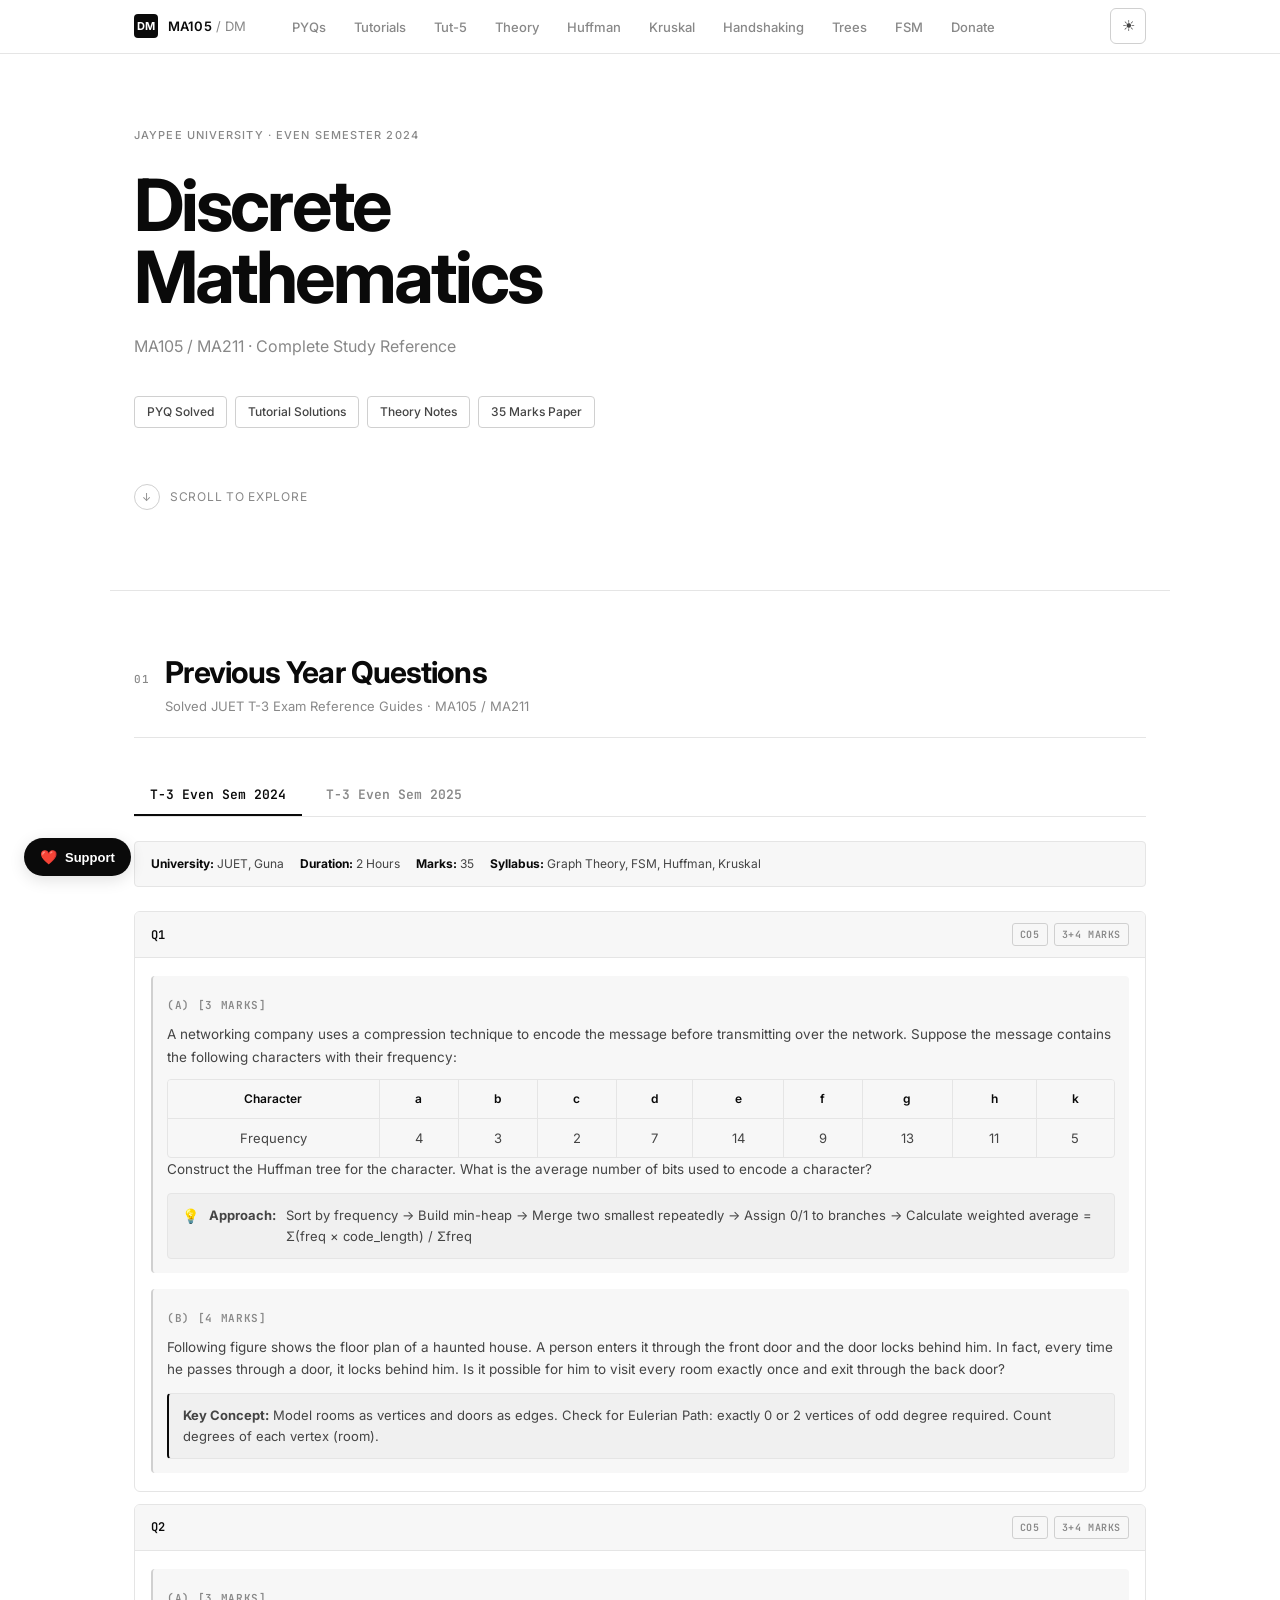
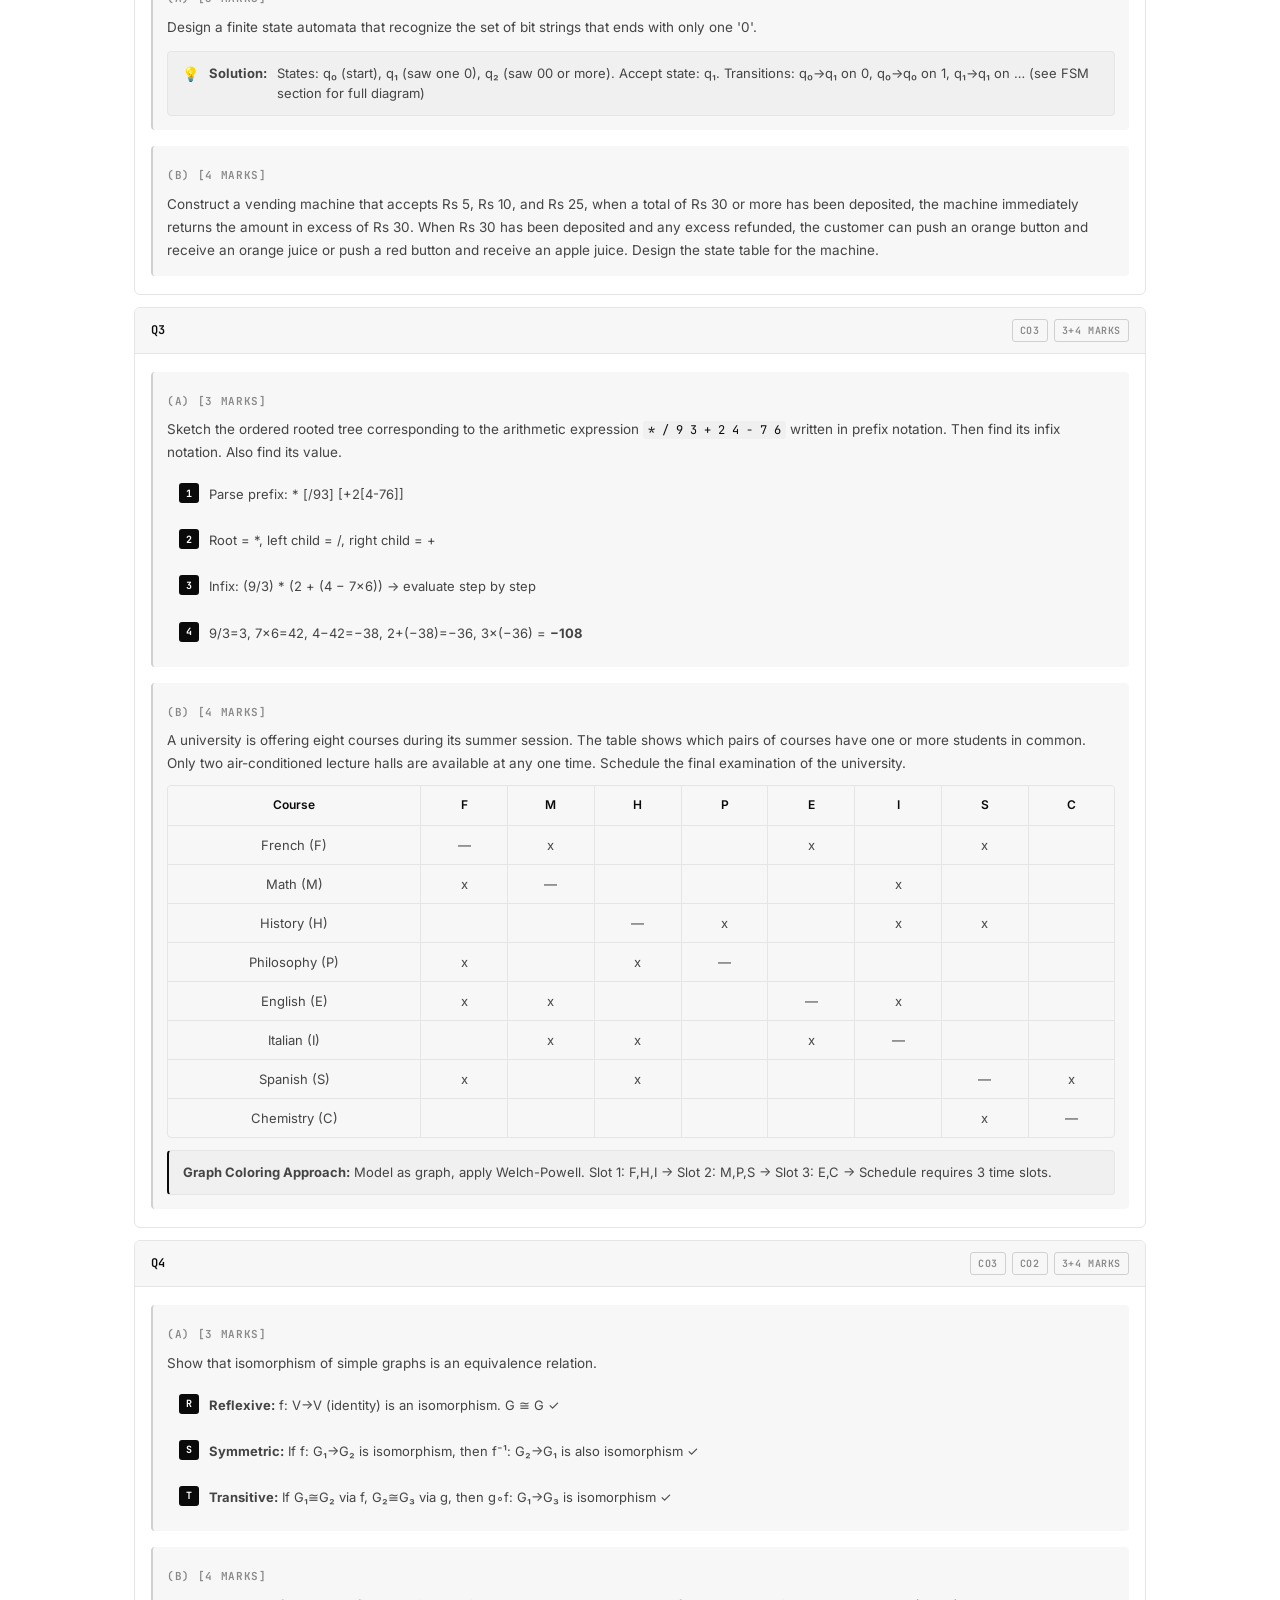
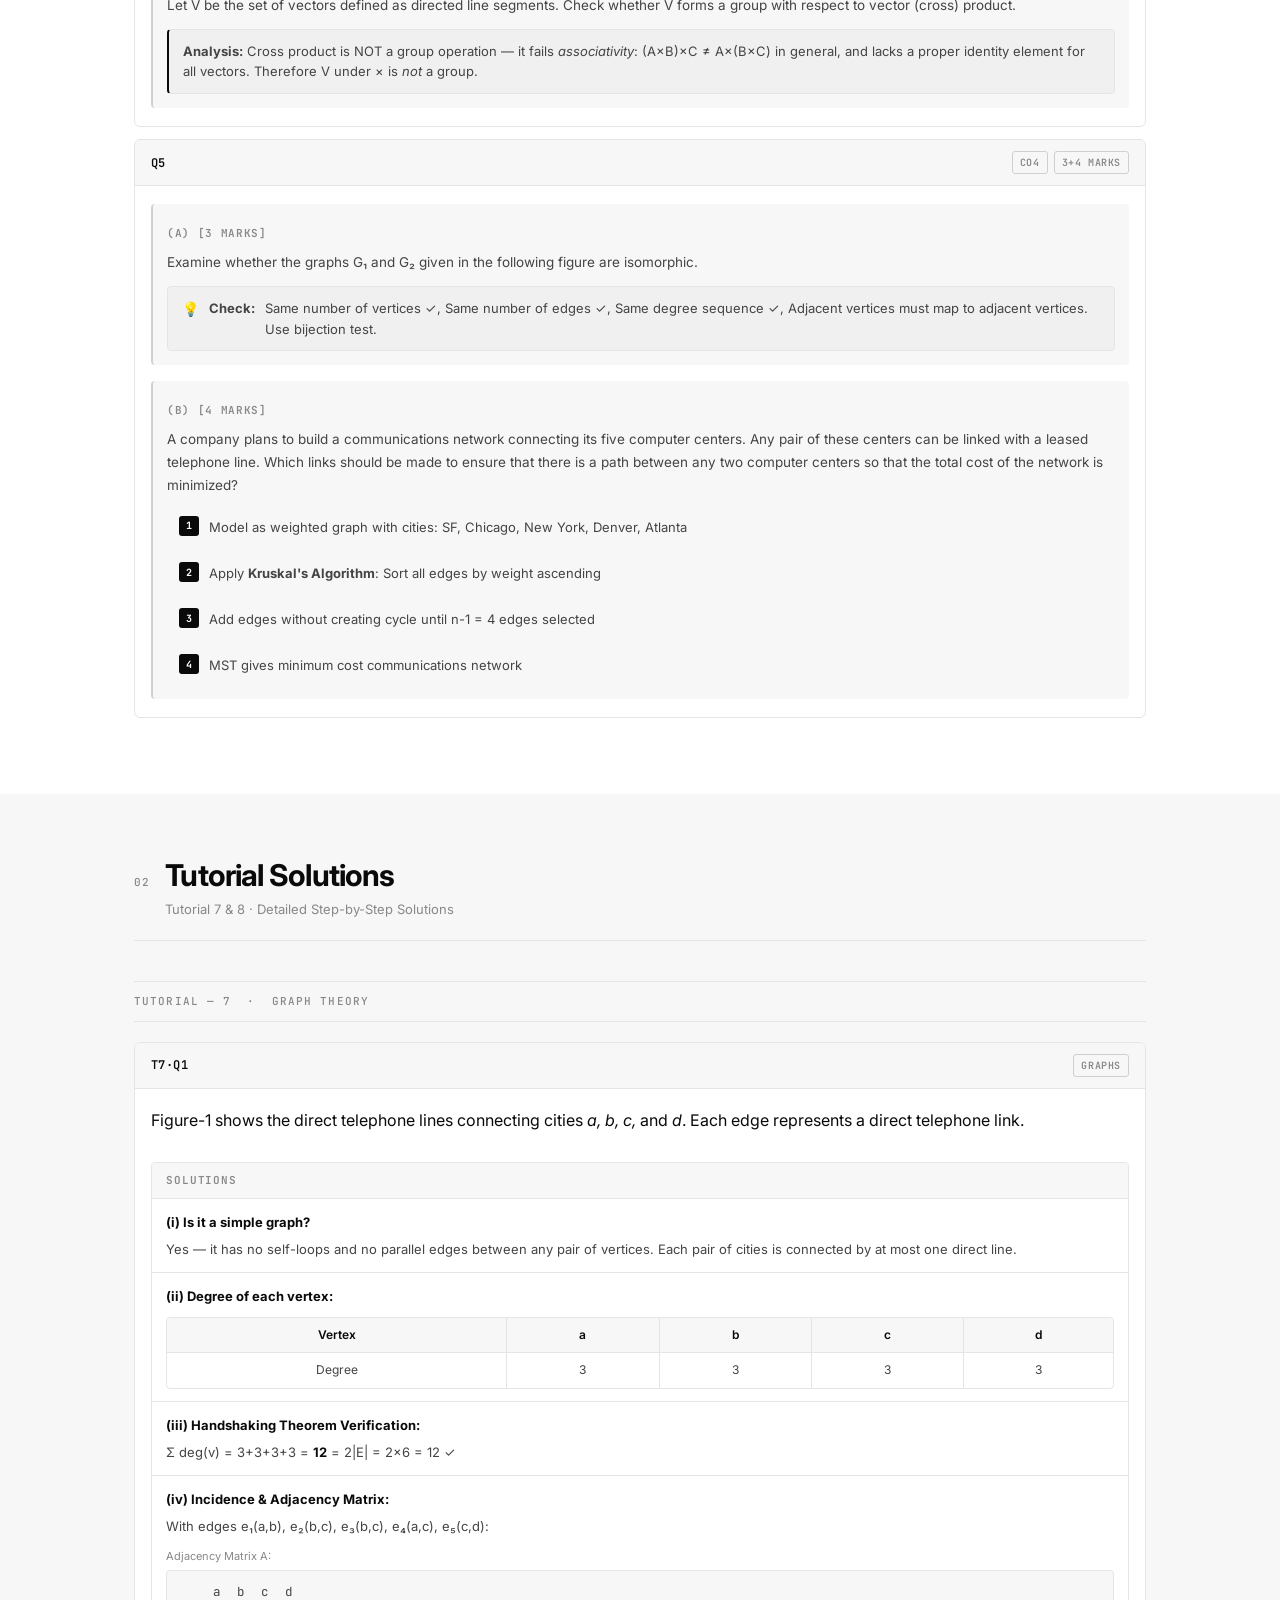
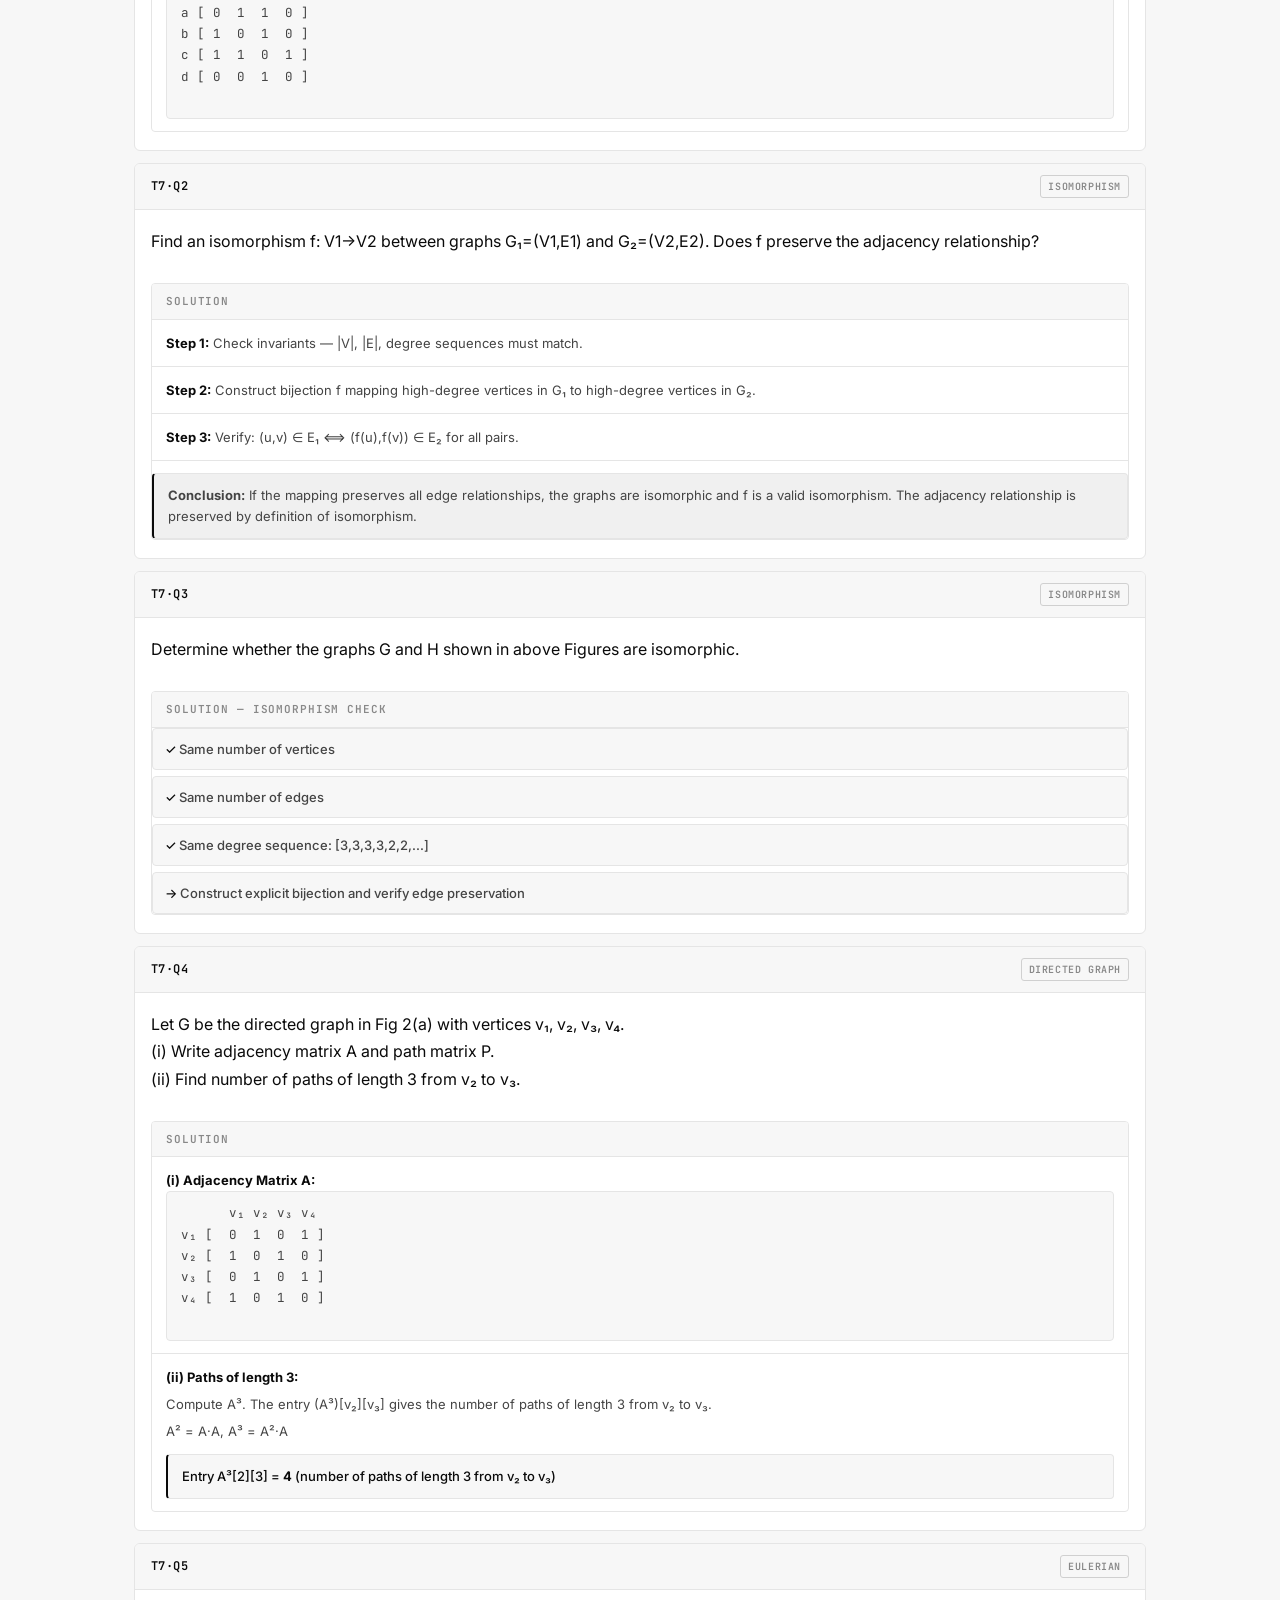
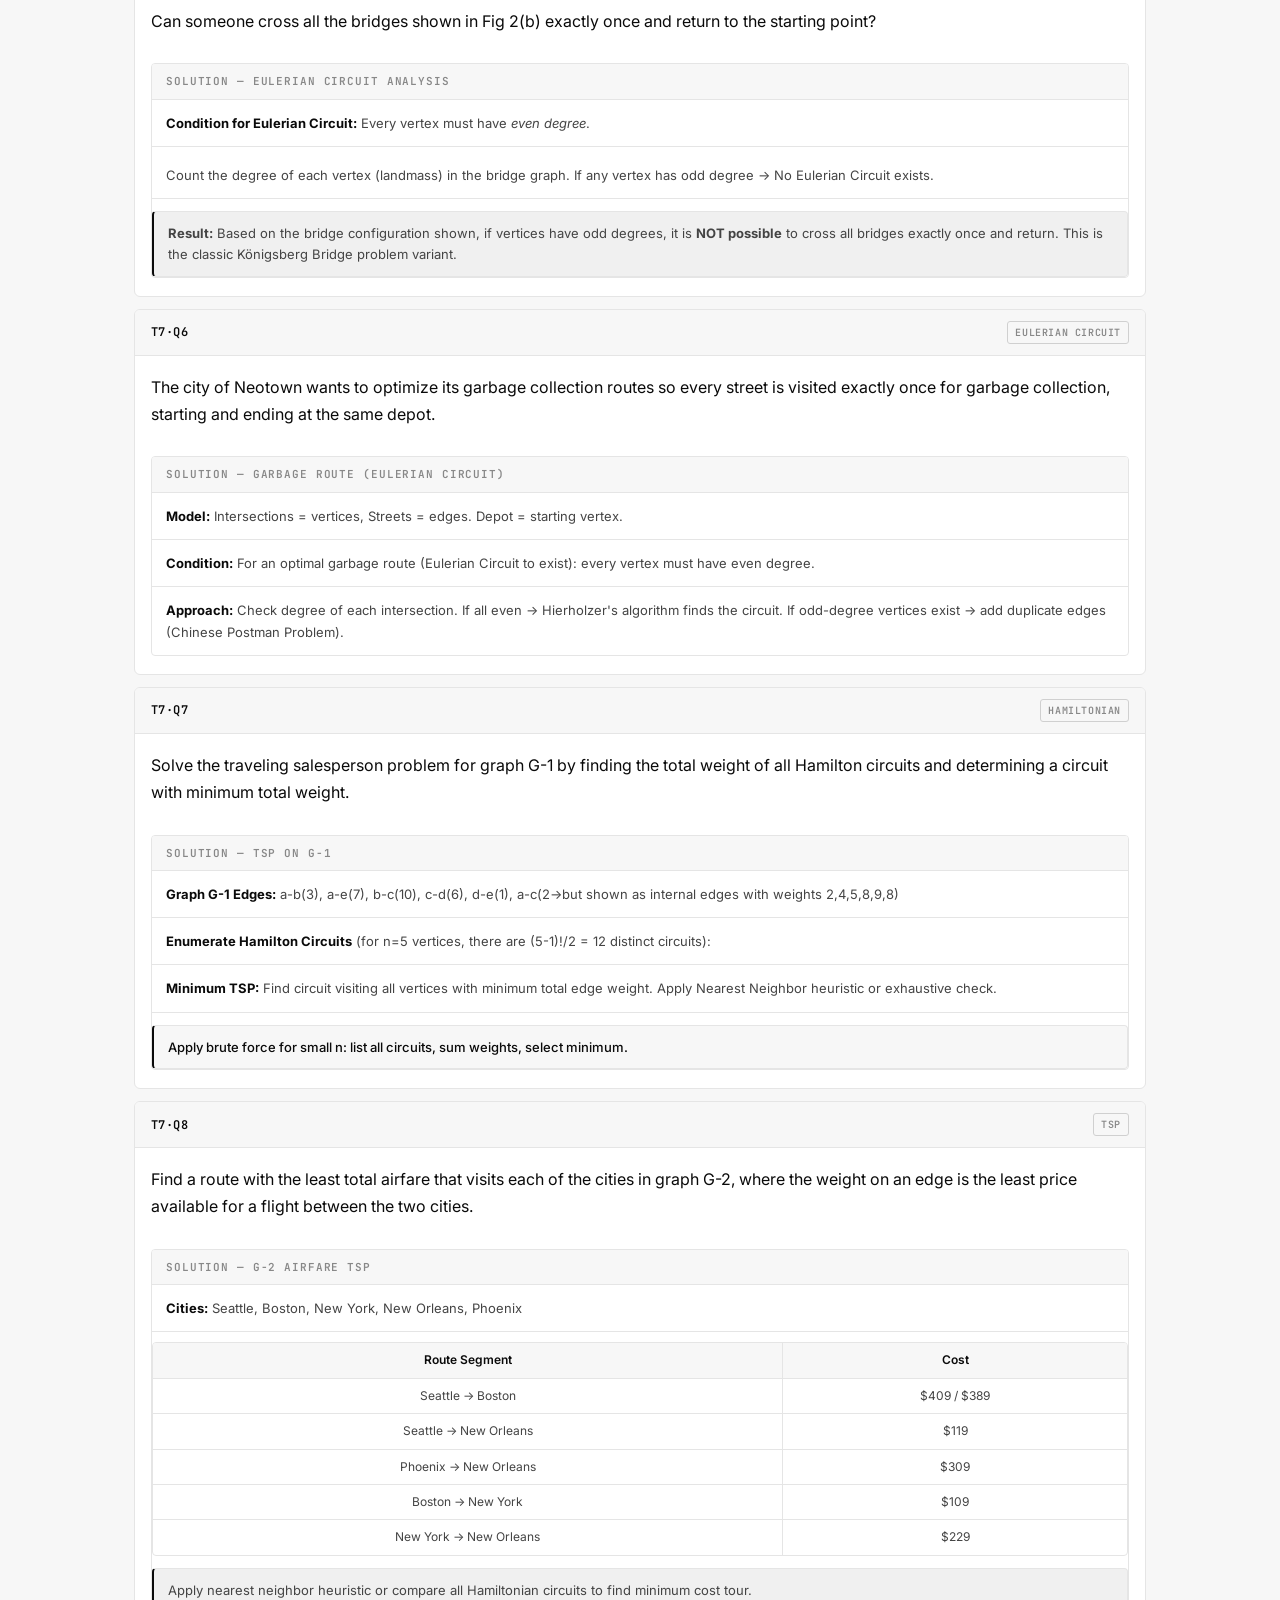
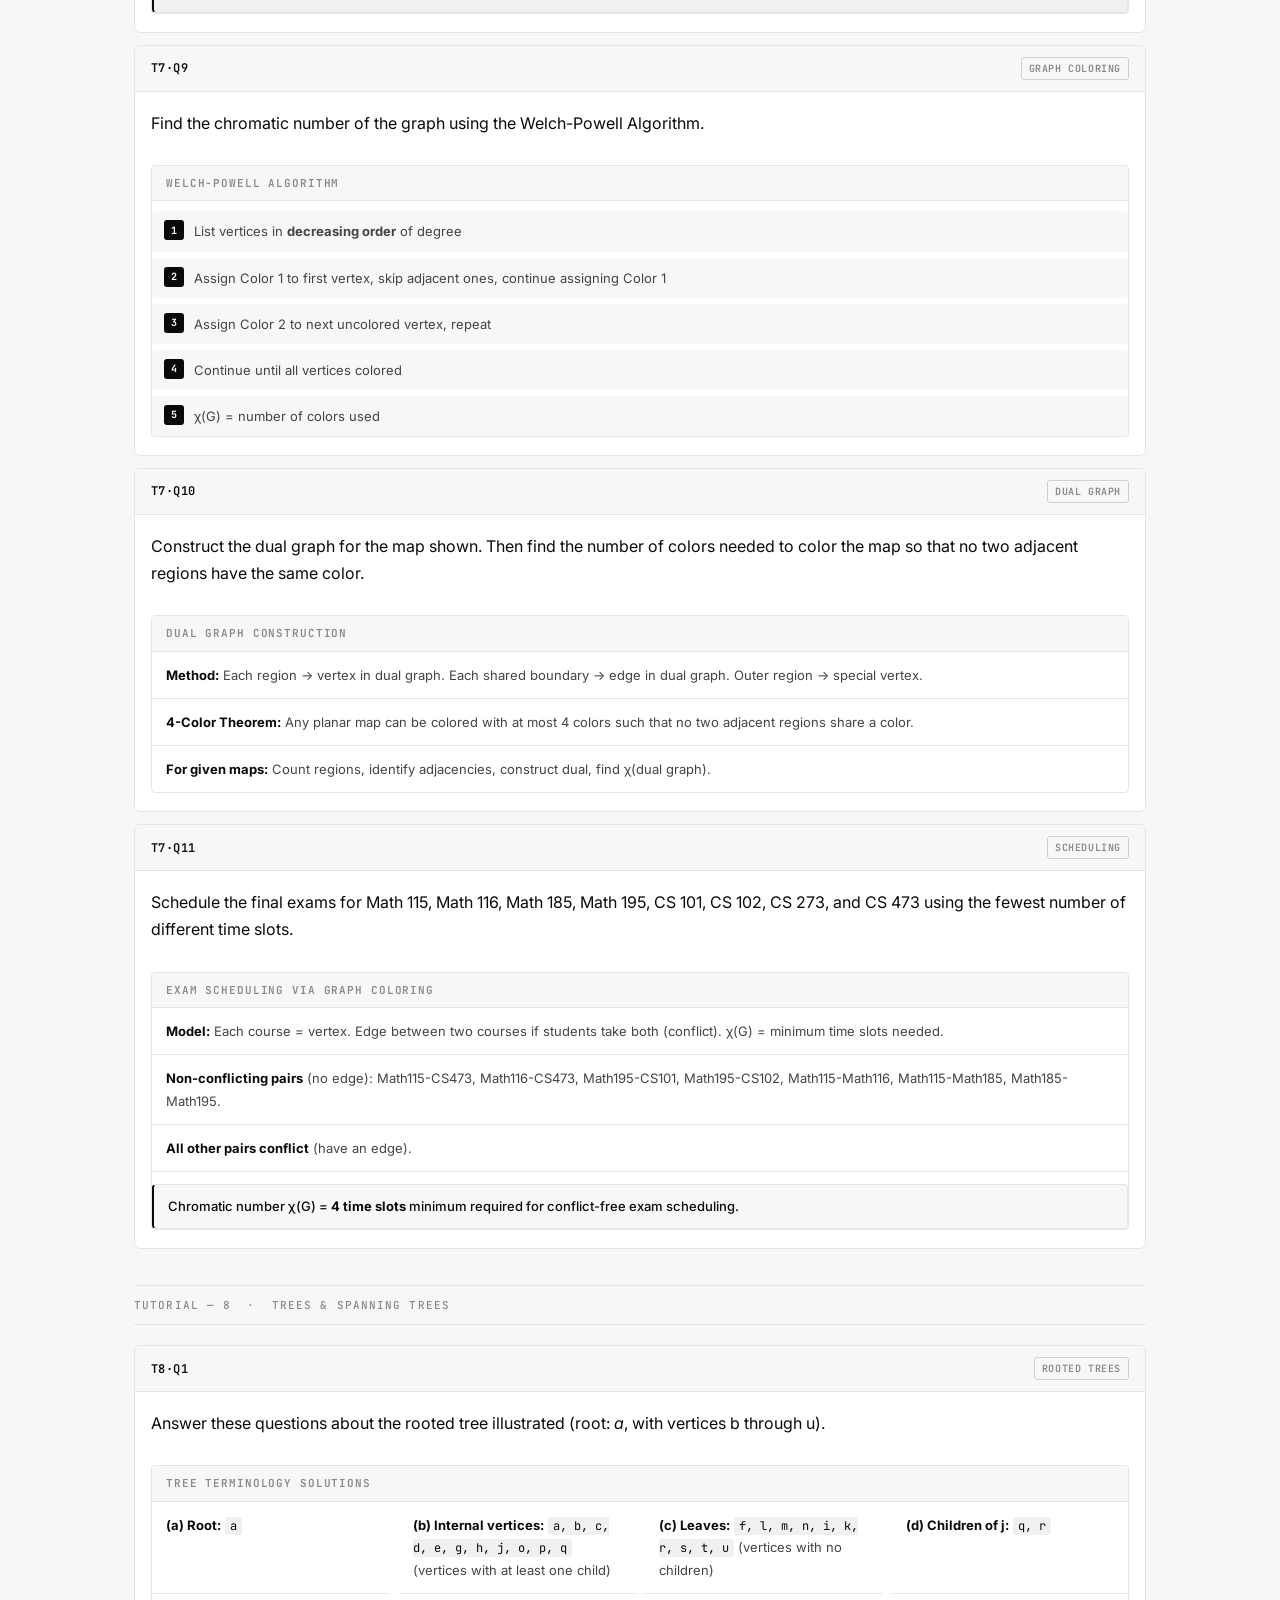
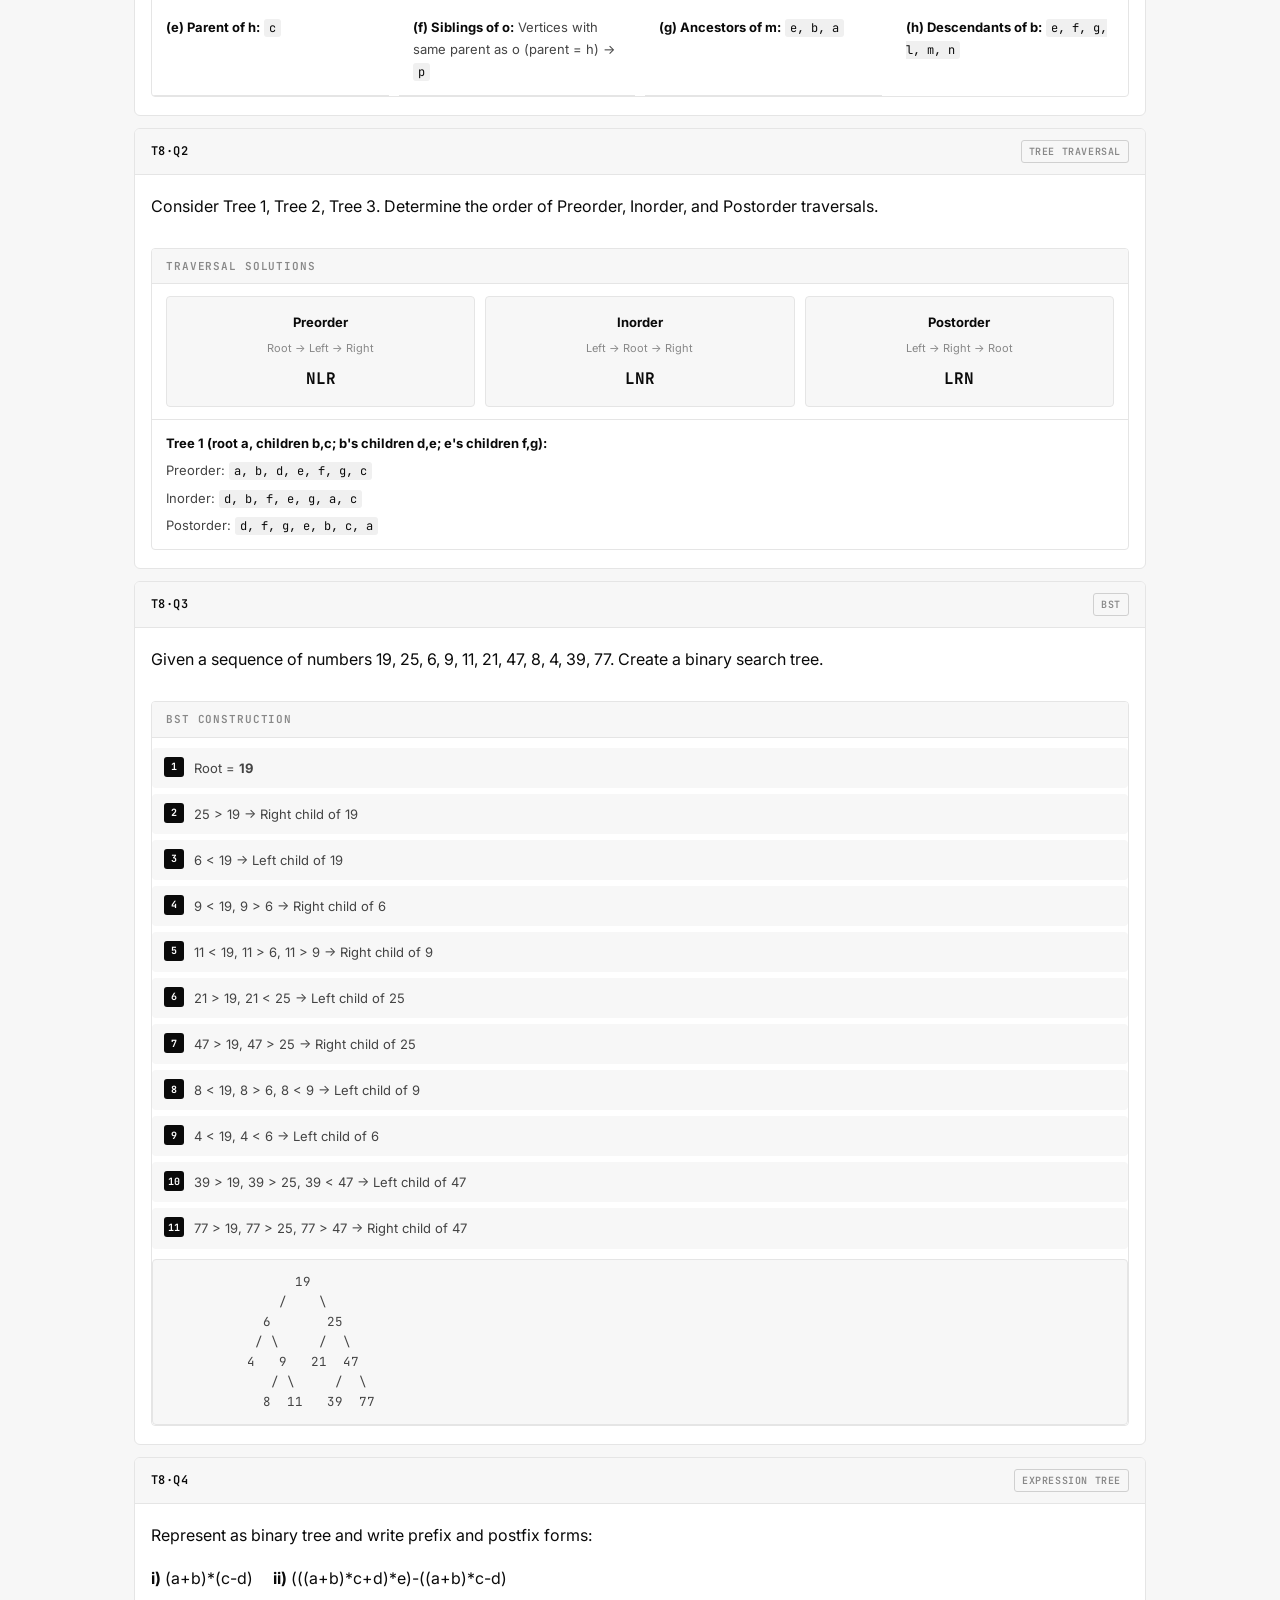
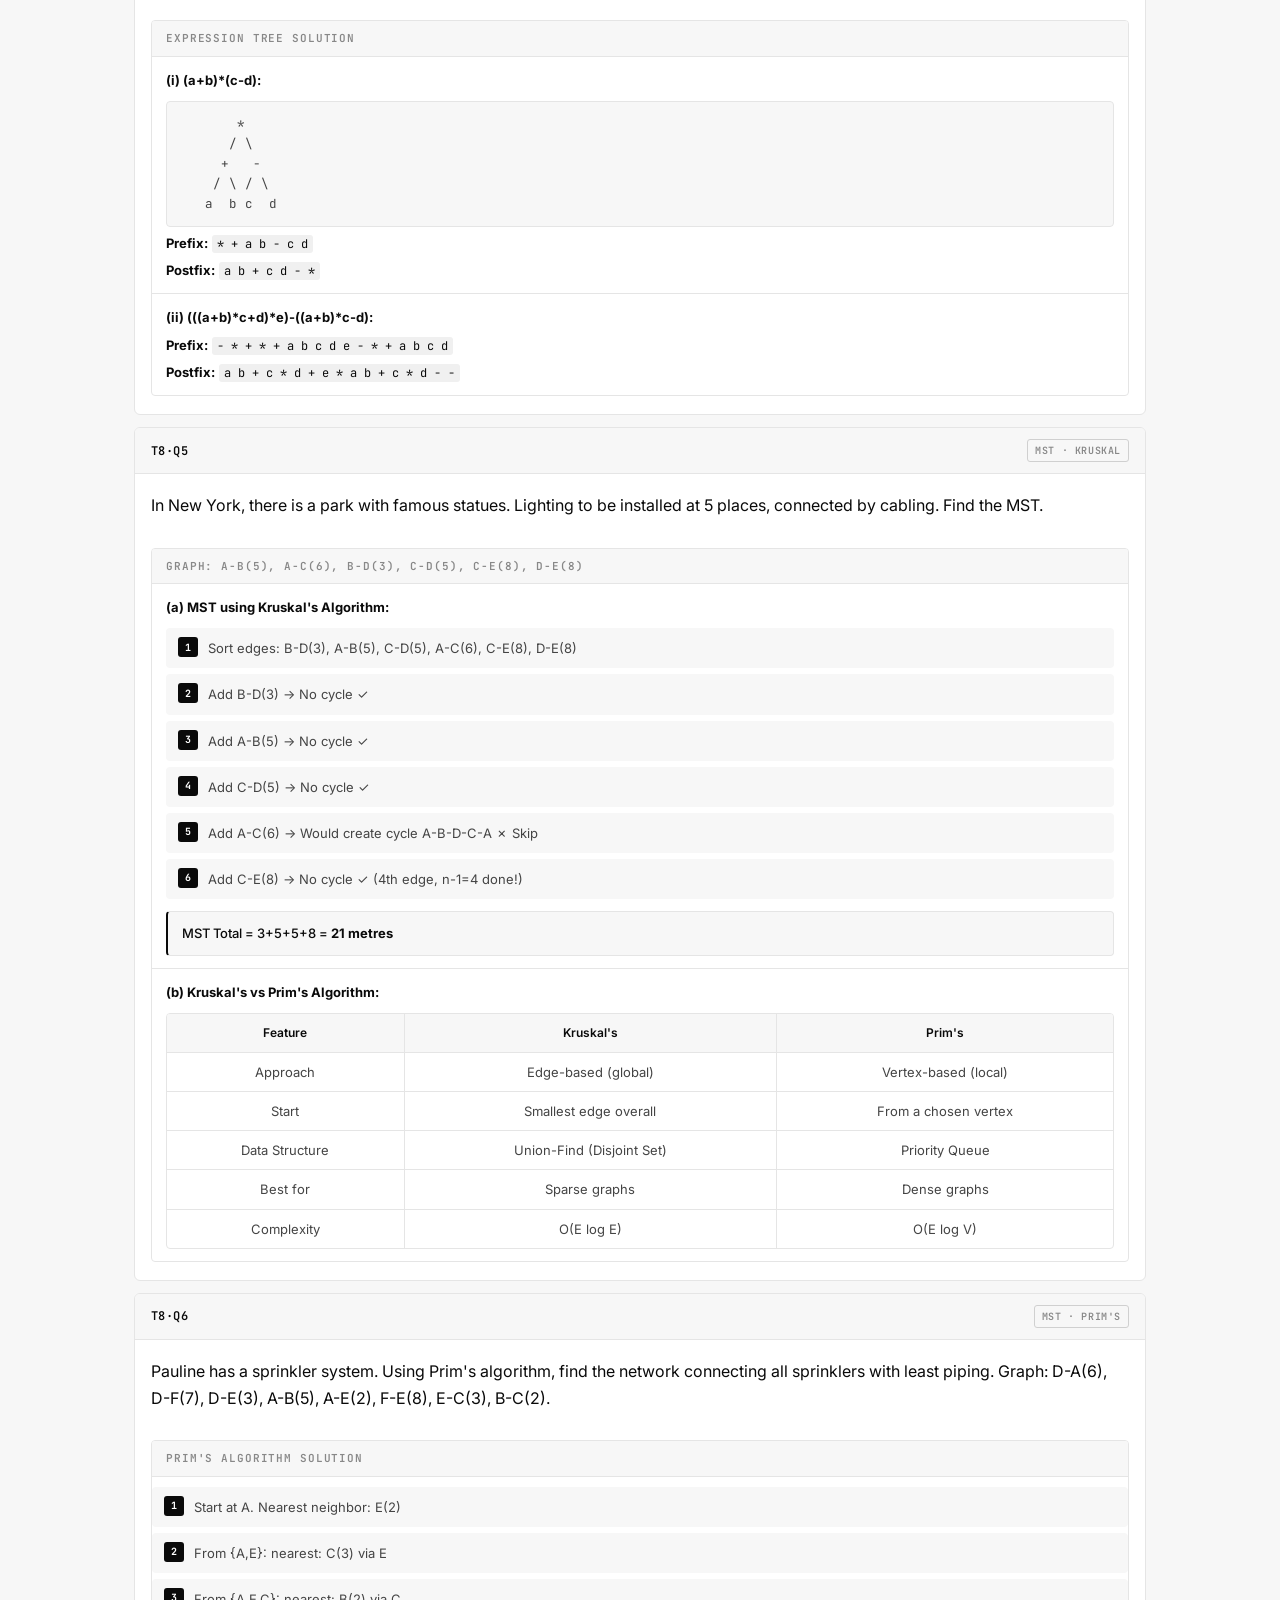
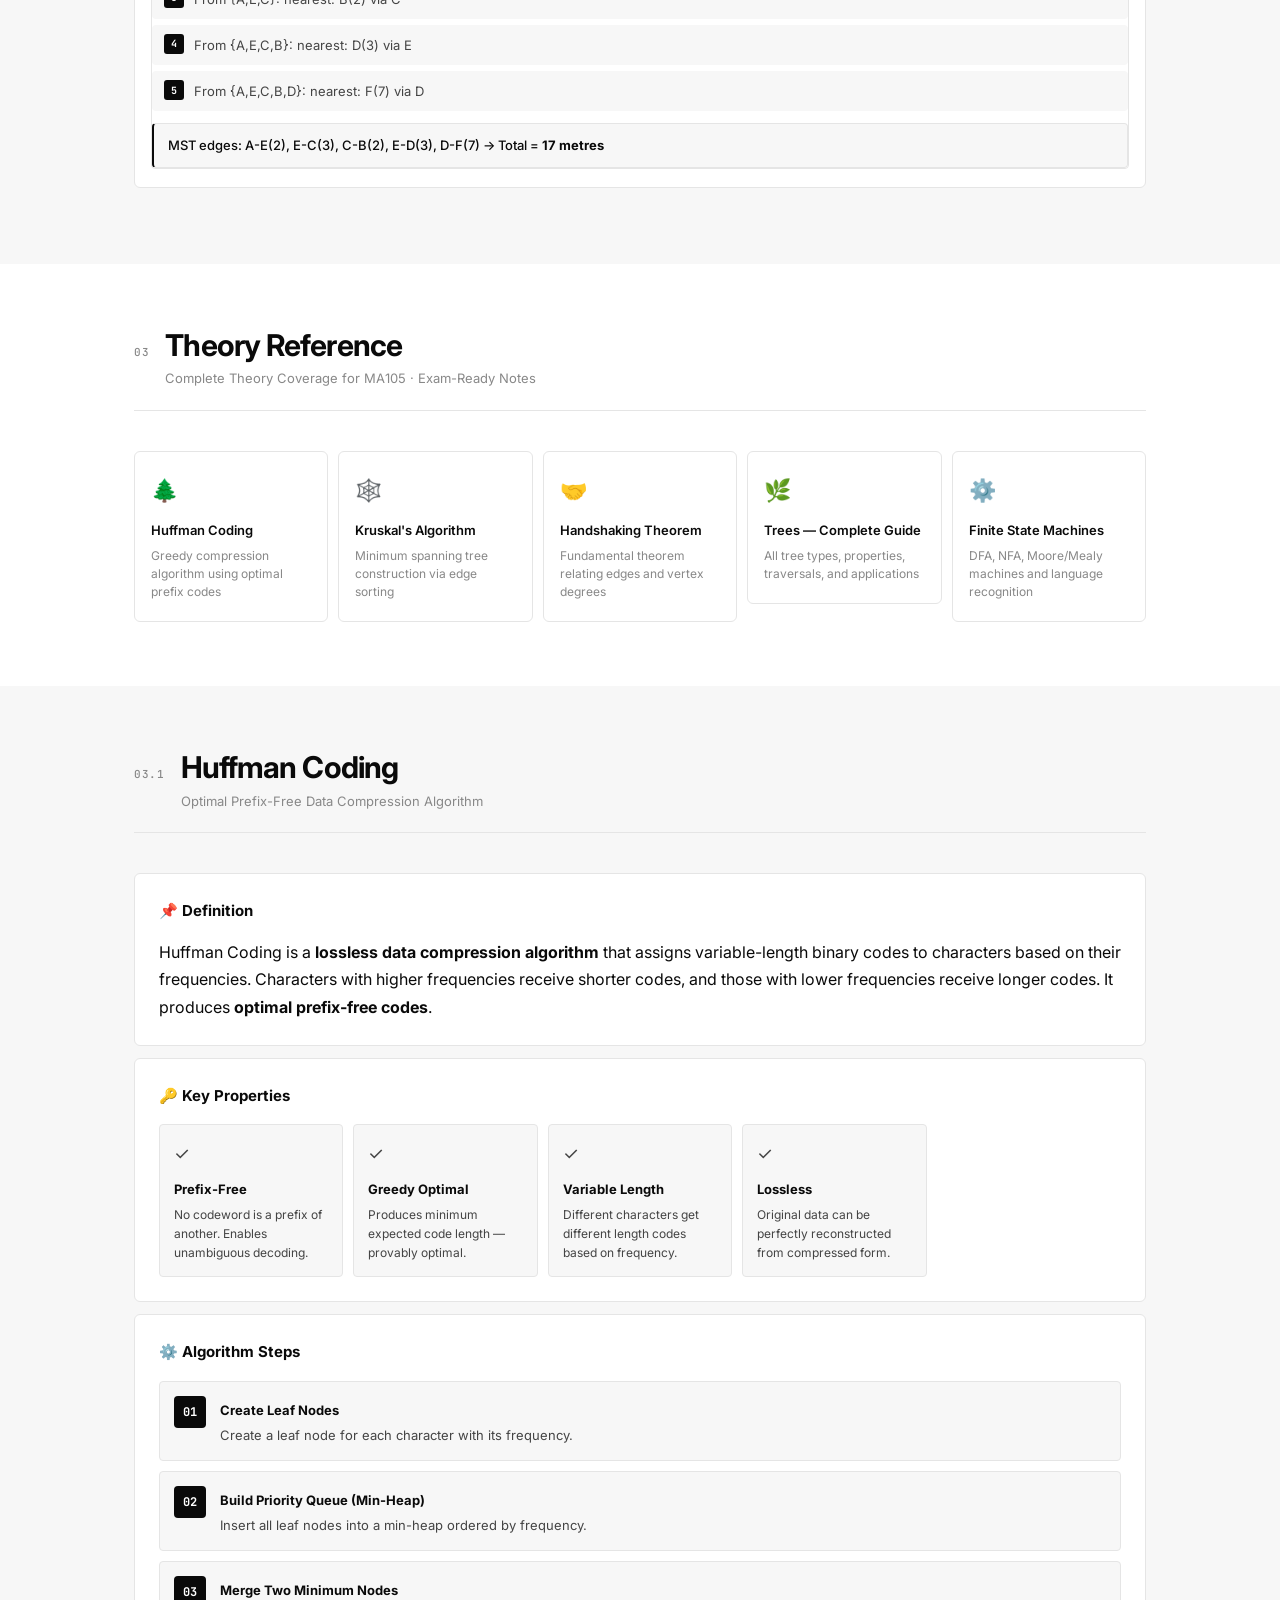
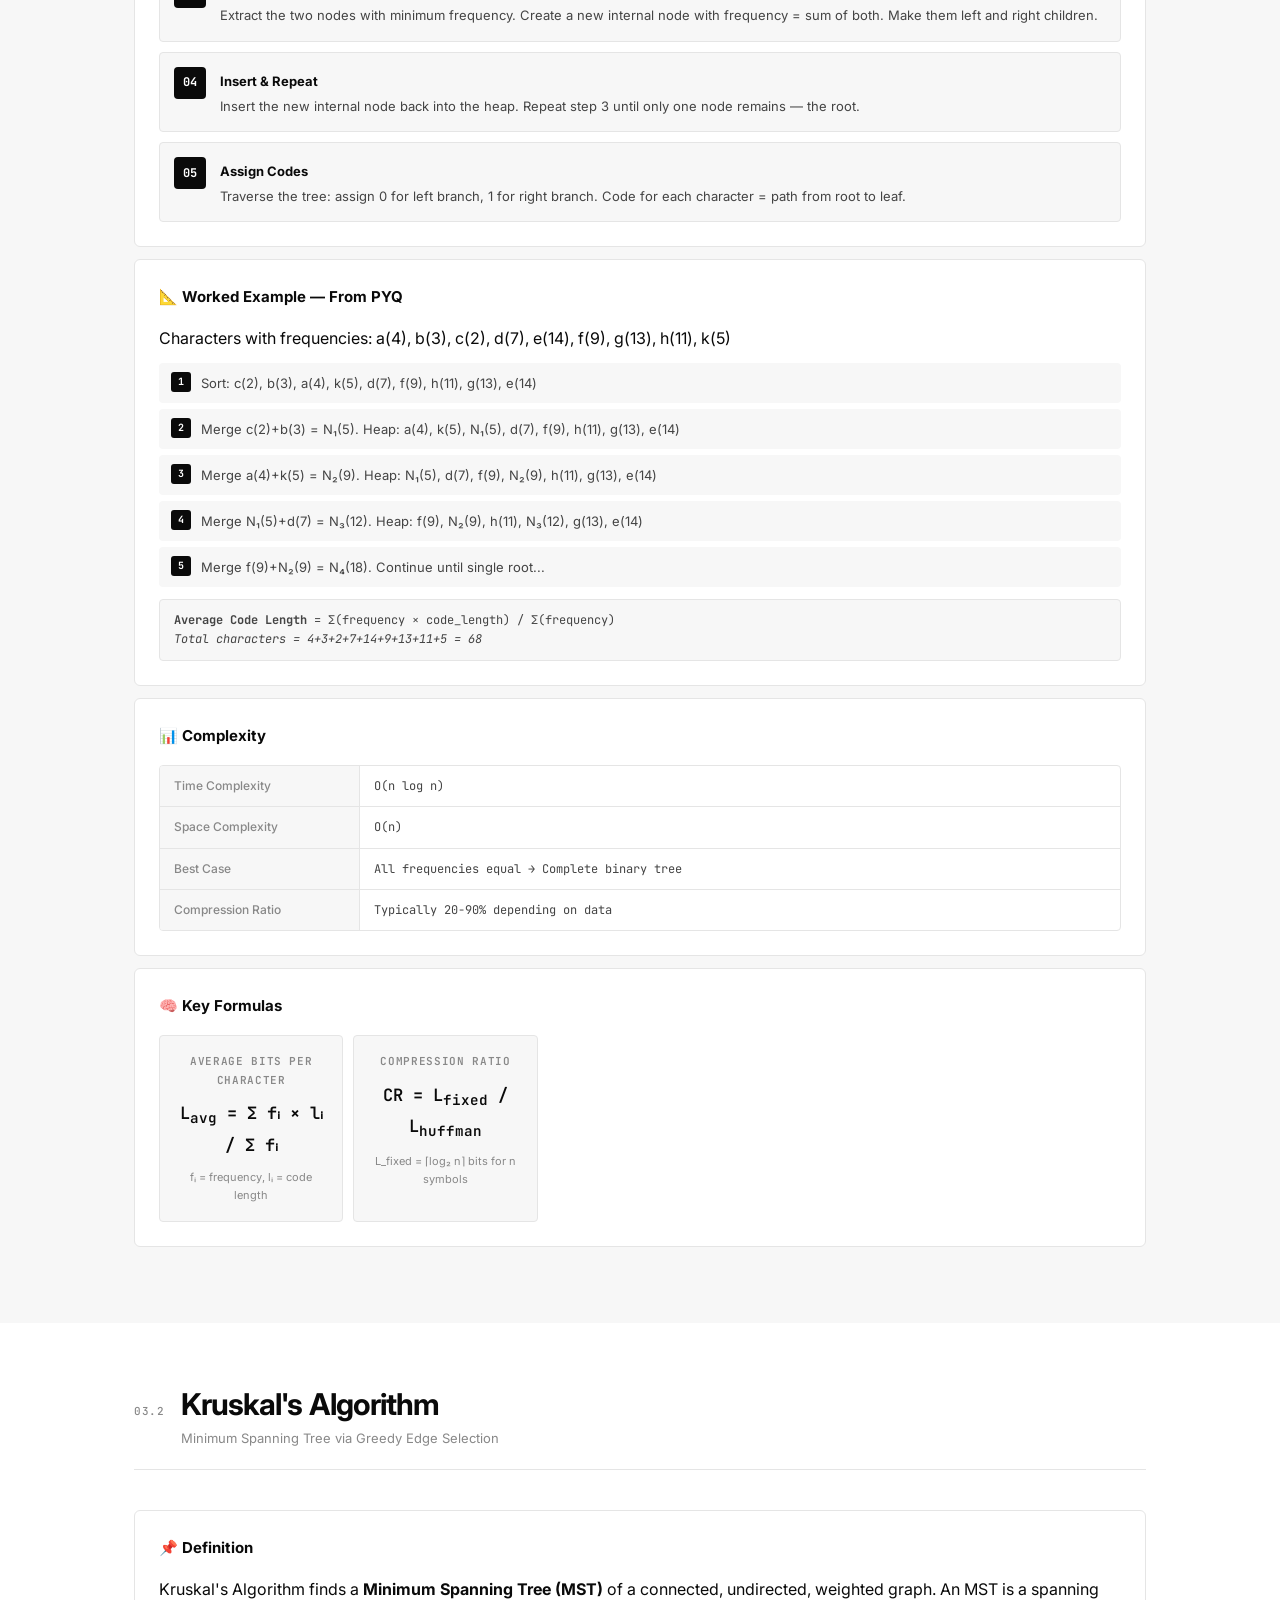
==== commit 2df3a2a3: "Add files via upload" ====
--- a/index.html
+++ b/index.html
@@ -8,6 +8,10 @@
   <link rel="preconnect" href="https://fonts.googleapis.com" />
   <link href="https://fonts.googleapis.com/css2?family=Inter:wght@300;400;500;600;700&family=JetBrains+Mono:wght@400;500&display=swap" rel="stylesheet" />
   <link rel="stylesheet" href="style.css" />
+  <!-- KaTeX for beautiful math rendering -->
+  <link rel="stylesheet" href="https://cdn.jsdelivr.net/npm/katex@0.16.8/dist/katex.min.css">
+  <script defer src="https://cdn.jsdelivr.net/npm/katex@0.16.8/dist/katex.min.js"></script>
+  <script defer src="https://cdn.jsdelivr.net/npm/katex@0.16.8/dist/contrib/auto-render.min.js" onload="renderMathInElement(document.body, { delimiters: [ {left: '$$', right: '$$', display: true}, {left: '$', right: '$', display: false}, {left: '\\(', right: '\\)', display: false}, {left: '\\[', right: '\\[', display: true} ], throwOnError: false });"></script>
 </head>
 <body>
 
@@ -28,6 +32,7 @@
       <li><a href="#handshaking" class="nav-link" data-section="handshaking">Handshaking</a></li>
       <li><a href="#trees" class="nav-link" data-section="trees">Trees</a></li>
       <li><a href="#fsm" class="nav-link" data-section="fsm">FSM</a></li>
+      <li><a href="#donate" class="nav-link" data-section="donate">Donate</a></li>
     </ul>
     <div class="nav-controls">
       <button class="theme-toggle" id="themeToggle" aria-label="Toggle dark mode" title="Toggle dark/light mode">☀</button>
@@ -50,6 +55,7 @@
   <a href="#handshaking">Handshaking Theorem</a>
   <a href="#trees">Trees</a>
   <a href="#fsm">Finite State Machines</a>
+  <a href="#donate">Donate Us</a>
 </div>
 
 <!-- ═══ HERO ═══ -->
@@ -3365,6 +3371,53 @@
   </div>
 </section>
 
+<!-- ═══════════════════════ SECTION: DONATE US ═══════════════════════ -->
+<section id="donate" class="section section-alt">
+  <div class="container">
+    <div class="section-header">
+      <div class="section-number">06</div>
+      <div>
+        <h2 class="section-title">Support & Donate</h2>
+        <p class="section-subtitle">Keep Wistaar fast, premium, and 100% ad-free for everyone</p>
+      </div>
+    </div>
+
+    <div class="donate-container">
+      <div class="donate-card">
+        <div class="donate-icon">❤️</div>
+        <h3 class="donate-title">Support Our Work</h3>
+        <p class="donate-desc">
+          If this study reference helped you prepare for your exams and tutorials, consider making a contribution. Your donations support server hosting and content development to keep these guides free and up-to-date.
+        </p>
+        
+        <div class="upi-box">
+          <div class="upi-label">UPI Address</div>
+          <div class="upi-input-group">
+            <code class="upi-id" id="upiId">7225834789@ybl</code>
+            <button class="copy-btn" id="copyUpiBtn" aria-label="Copy UPI ID" title="Copy UPI ID">
+              <span class="copy-icon">📋</span>
+              <span class="copy-text">Copy</span>
+            </button>
+          </div>
+        </div>
+
+        <div class="qr-container">
+          <div class="qr-title">Scan QR Code to Pay</div>
+          <div class="qr-box">
+            <img src="https://api.qrserver.com/v1/create-qr-code/?size=220x220&data=upi%3A%2F%2Fpay%3Fpa%3D7225834789%40ybl%26pn%3DWistaar%2520DM%2520Support" alt="Donation QR Code" class="qr-image" />
+          </div>
+          <div class="qr-apps">
+            <span class="app-tag">GPay</span>
+            <span class="app-tag">PhonePe</span>
+            <span class="app-tag">Paytm</span>
+            <span class="app-tag">BHIM</span>
+          </div>
+        </div>
+      </div>
+    </div>
+  </div>
+</section>
+
 <footer class="footer">
   <div class="footer-inner">
     <div class="footer-line"></div>
@@ -3375,6 +3428,28 @@
 </footer>
 
 
+<!-- Floating Support & Donate Option -->
+<div class="floating-donate-container" id="floatingDonateContainer">
+  <button class="floating-donate-btn" id="floatingDonateBtn" aria-label="Support Wistaar" title="Support Wistaar">
+    <span class="heart-icon">❤️</span>
+    <span class="btn-text">Support</span>
+  </button>
+  <div class="floating-donate-popover" id="floatingDonatePopover">
+    <div class="popover-header">
+      <span class="popover-title">Support Wistaar</span>
+      <button class="popover-close" id="popoverCloseBtn" aria-label="Close popover">&times;</button>
+    </div>
+    <p class="popover-desc">Help keep this guide fast, updated, and 100% ad-free!</p>
+    <div class="popover-upi">
+      <code id="floatUpiId">7225834789@ybl</code>
+      <button class="popover-copy-btn" id="floatCopyBtn" title="Copy UPI ID" aria-label="Copy UPI ID">
+        <span class="float-copy-icon">📋</span>
+      </button>
+    </div>
+    <a href="#donate" class="popover-more-link" id="popoverMoreLink">Scan QR & More Options →</a>
+  </div>
+</div>
+
 <!-- Back to Top -->
 <button class="back-to-top" id="backToTop" aria-label="Back to top">↑</button>
 
--- a/style.css
+++ b/style.css
@@ -1351,3 +1351,358 @@
   border: 1px solid var(--border);
 }
 
+/* ════════════════════════════════════════════
+   SUPPORT & DONATE SECTION
+   ════════════════════════════════════════════ */
+.donate-container {
+  display: flex;
+  justify-content: center;
+  margin-top: 24px;
+}
+
+.donate-card {
+  width: 100%;
+  max-width: 480px;
+  background: var(--surface);
+  border: 1px solid var(--border);
+  border-radius: var(--radius);
+  padding: 32px 24px;
+  text-align: center;
+  box-shadow: 0 4px 20px rgba(0, 0, 0, 0.02);
+  transition: transform 0.2s ease, box-shadow 0.2s ease;
+}
+
+[data-theme="dark"] .donate-card {
+  box-shadow: 0 4px 20px rgba(0, 0, 0, 0.2);
+}
+
+.donate-card:hover {
+  transform: translateY(-2px);
+  box-shadow: 0 6px 24px rgba(0, 0, 0, 0.04);
+}
+
+[data-theme="dark"] .donate-card:hover {
+  box-shadow: 0 6px 24px rgba(0, 0, 0, 0.3);
+}
+
+.donate-icon {
+  font-size: 32px;
+  margin-bottom: 12px;
+  display: inline-block;
+  animation: nudge 2s infinite ease-in-out;
+}
+
+.donate-title {
+  font-size: 18px;
+  font-weight: 600;
+  color: var(--text);
+  margin-bottom: 8px;
+}
+
+.donate-desc {
+  font-size: 13px;
+  color: var(--text2);
+  line-height: 1.6;
+  margin-bottom: 24px;
+}
+
+/* UPI Box */
+.upi-box {
+  background: var(--bg);
+  border: 1px solid var(--border);
+  border-radius: var(--radius);
+  padding: 12px;
+  margin-bottom: 24px;
+  text-align: left;
+}
+
+.upi-label {
+  font-size: 10px;
+  font-family: var(--mono);
+  text-transform: uppercase;
+  color: var(--text3);
+  letter-spacing: 0.05em;
+  margin-bottom: 4px;
+}
+
+.upi-input-group {
+  display: flex;
+  align-items: center;
+  justify-content: space-between;
+  gap: 12px;
+}
+
+.upi-id {
+  font-family: var(--mono);
+  font-size: 14px;
+  font-weight: 500;
+  color: var(--text);
+  overflow-x: auto;
+  scrollbar-width: none;
+  white-space: nowrap;
+}
+
+.upi-id::-webkit-scrollbar {
+  display: none;
+}
+
+.copy-btn {
+  background: var(--inv-bg);
+  color: var(--inv-text);
+  border: none;
+  border-radius: var(--radius);
+  padding: 6px 12px;
+  font-size: 12px;
+  font-weight: 500;
+  cursor: pointer;
+  display: flex;
+  align-items: center;
+  gap: 6px;
+  transition: background 0.15s ease, opacity 0.15s ease;
+}
+
+.copy-btn:hover {
+  opacity: 0.9;
+}
+
+.copy-btn.copied {
+  background: #2e7d32;
+  color: #ffffff;
+}
+
+[data-theme="dark"] .copy-btn.copied {
+  background: #1b5e20;
+  color: #ffffff;
+}
+
+/* QR Code */
+.qr-container {
+  border-top: 1px solid var(--border);
+  padding-top: 24px;
+}
+
+.qr-title {
+  font-size: 12px;
+  font-weight: 600;
+  color: var(--text2);
+  margin-bottom: 16px;
+  text-transform: uppercase;
+  letter-spacing: 0.03em;
+}
+
+.qr-box {
+  display: inline-block;
+  background: #ffffff;
+  padding: 12px;
+  border-radius: var(--radius);
+  border: 1px solid var(--border);
+  box-shadow: 0 4px 12px rgba(0,0,0,0.03);
+}
+
+.qr-image {
+  display: block;
+  width: 160px;
+  height: 160px;
+}
+
+.qr-apps {
+  margin-top: 16px;
+  display: flex;
+  justify-content: center;
+  gap: 8px;
+  flex-wrap: wrap;
+}
+
+.app-tag {
+  font-size: 10px;
+  font-family: var(--mono);
+  color: var(--text3);
+  background: var(--bg);
+  border: 1px solid var(--border);
+  border-radius: 4px;
+  padding: 2px 8px;
+}
+
+/* ════════════════════════════════════════════
+   FLOATING SUPPORT & DONATE OPTION
+   ════════════════════════════════════════════ */
+@keyframes popUp {
+  from { opacity: 0; transform: translateY(10px) scale(0.95); }
+  to   { opacity: 1; transform: translateY(0) scale(1); }
+}
+
+.floating-donate-container {
+  position: fixed;
+  bottom: 24px;
+  left: 24px;
+  z-index: 995;
+  font-family: var(--font);
+}
+
+.floating-donate-btn {
+  display: flex;
+  align-items: center;
+  gap: 8px;
+  padding: 0 16px;
+  height: 38px;
+  border-radius: 19px;
+  background: var(--text);
+  color: var(--bg);
+  border: none;
+  font-size: 13px;
+  font-weight: 600;
+  cursor: pointer;
+  box-shadow: 0 4px 16px rgba(0, 0, 0, 0.12);
+  transition: transform 0.2s cubic-bezier(0.16, 1, 0.3, 1), background 0.25s, color 0.25s;
+}
+
+[data-theme="dark"] .floating-donate-btn {
+  box-shadow: 0 4px 16px rgba(0, 0, 0, 0.4);
+}
+
+.floating-donate-btn:hover {
+  transform: scale(1.05);
+}
+
+.floating-donate-btn:active {
+  transform: scale(0.98);
+}
+
+.floating-donate-btn .heart-icon {
+  font-size: 14px;
+  animation: nudge 2.5s infinite ease-in-out;
+}
+
+/* Popover Card */
+.floating-donate-popover {
+  position: absolute;
+  bottom: 50px;
+  left: 0;
+  width: 280px;
+  background: var(--surface);
+  border: 1px solid var(--border);
+  border-radius: var(--radius);
+  padding: 16px;
+  box-shadow: 0 8px 32px rgba(0, 0, 0, 0.08);
+  display: none;
+  flex-direction: column;
+  gap: 12px;
+  z-index: 1000;
+  transition: background 0.25s, border-color 0.25s;
+}
+
+[data-theme="dark"] .floating-donate-popover {
+  box-shadow: 0 8px 32px rgba(0, 0, 0, 0.4);
+}
+
+.floating-donate-container.active .floating-donate-popover {
+  display: flex;
+  animation: popUp 0.25s cubic-bezier(0.16, 1, 0.3, 1) forwards;
+}
+
+.popover-header {
+  display: flex;
+  align-items: center;
+  justify-content: space-between;
+}
+
+.popover-title {
+  font-size: 14px;
+  font-weight: 600;
+  color: var(--text);
+}
+
+.popover-close {
+  border: none;
+  background: transparent;
+  color: var(--text3);
+  font-size: 18px;
+  cursor: pointer;
+  line-height: 1;
+  padding: 0 4px;
+  transition: color 0.15s;
+}
+
+.popover-close:hover {
+  color: var(--text);
+}
+
+.popover-desc {
+  font-size: 12px;
+  color: var(--text2);
+  line-height: 1.5;
+  margin: 0;
+}
+
+.popover-upi {
+  display: flex;
+  align-items: center;
+  justify-content: space-between;
+  background: var(--bg);
+  border: 1px solid var(--border);
+  border-radius: var(--radius);
+  padding: 8px 10px;
+  gap: 8px;
+}
+
+.popover-upi code {
+  font-family: var(--mono);
+  font-size: 12px;
+  font-weight: 500;
+  color: var(--text);
+  overflow-x: auto;
+  scrollbar-width: none;
+  white-space: nowrap;
+}
+
+.popover-upi code::-webkit-scrollbar {
+  display: none;
+}
+
+.popover-copy-btn {
+  background: var(--inv-bg);
+  color: var(--inv-text);
+  border: none;
+  border-radius: 4px;
+  width: 24px;
+  height: 24px;
+  display: flex;
+  align-items: center;
+  justify-content: center;
+  font-size: 11px;
+  cursor: pointer;
+  flex-shrink: 0;
+  transition: background 0.15s, opacity 0.15s;
+}
+
+.popover-copy-btn:hover {
+  opacity: 0.9;
+}
+
+.popover-copy-btn.copied {
+  background: #2e7d32;
+  color: #ffffff;
+}
+
+[data-theme="dark"] .popover-copy-btn.copied {
+  background: #1b5e20;
+  color: #ffffff;
+}
+
+.popover-more-link {
+  font-size: 11px;
+  font-weight: 500;
+  color: var(--text3);
+  text-decoration: none;
+  text-align: center;
+  border-top: 1px solid var(--border);
+  padding-top: 10px;
+  transition: color 0.15s;
+}
+
+.popover-more-link:hover {
+  color: var(--text);
+}
+
+
+
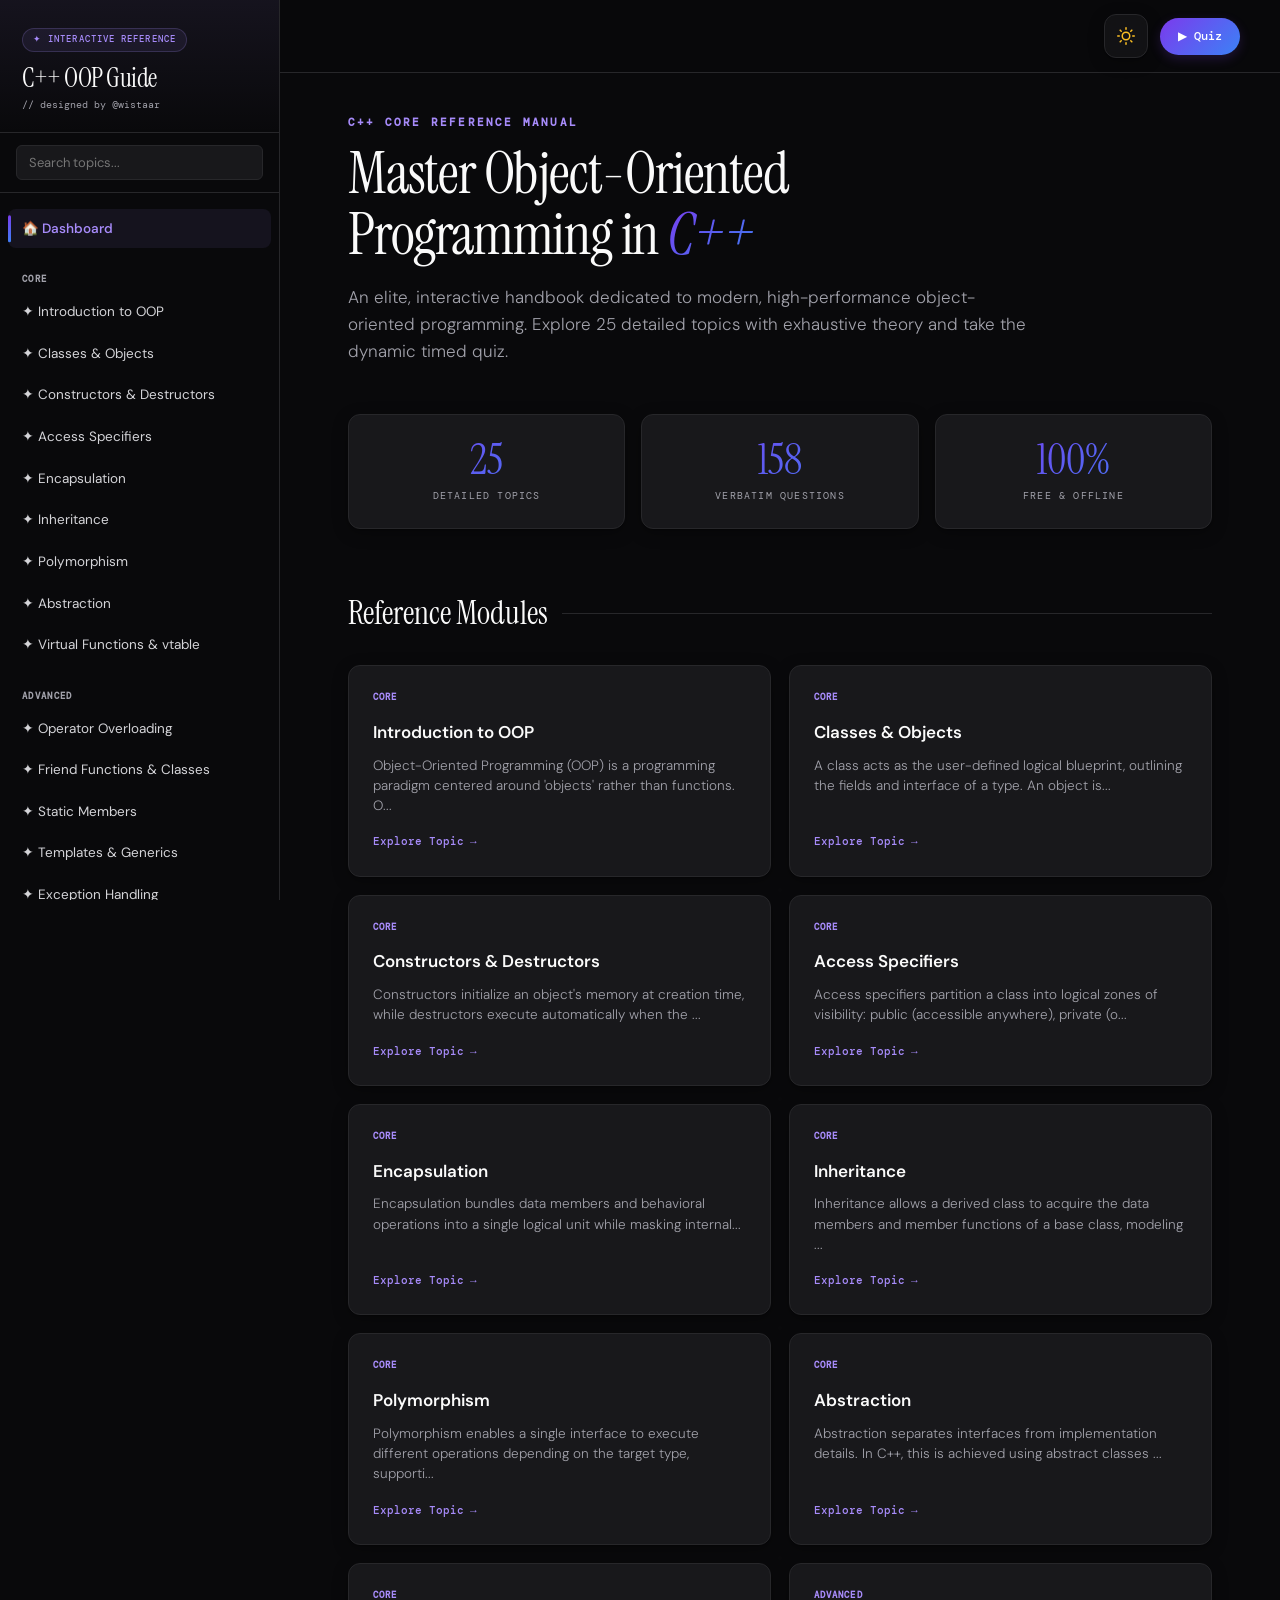
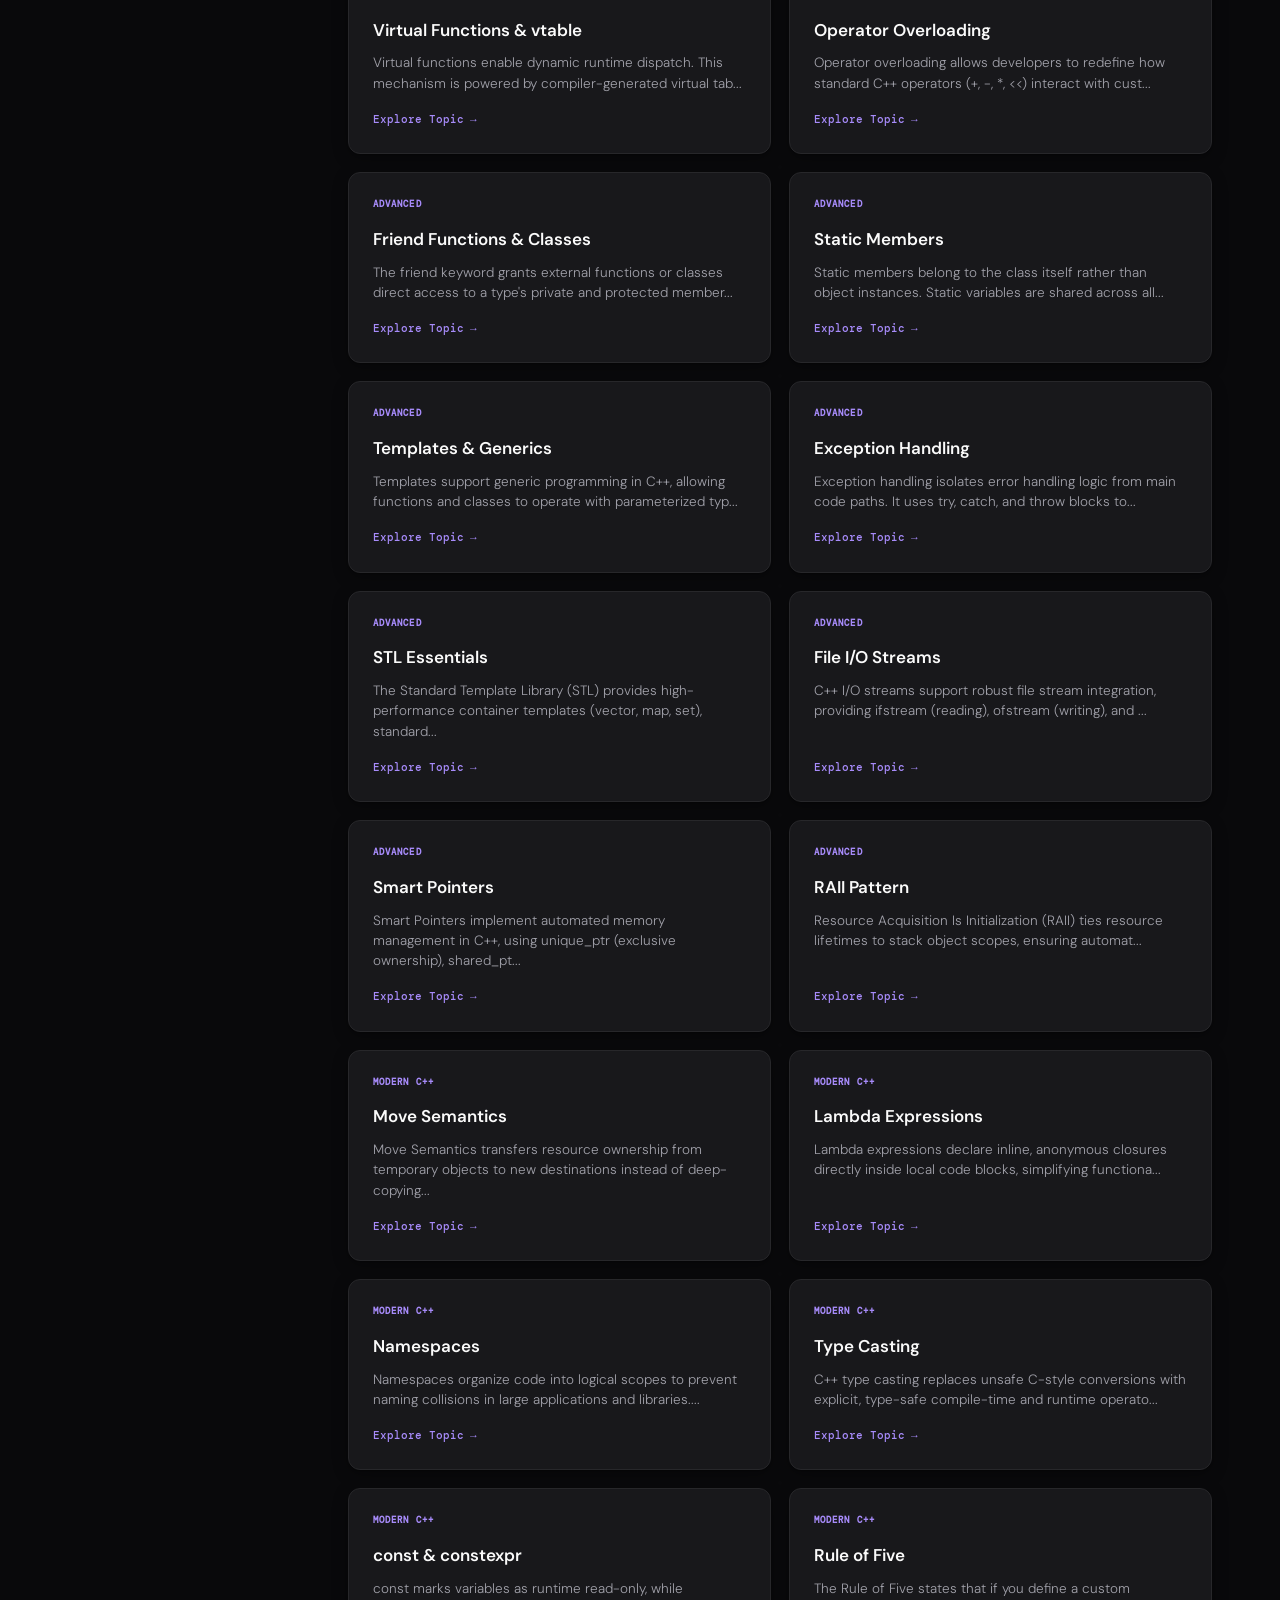
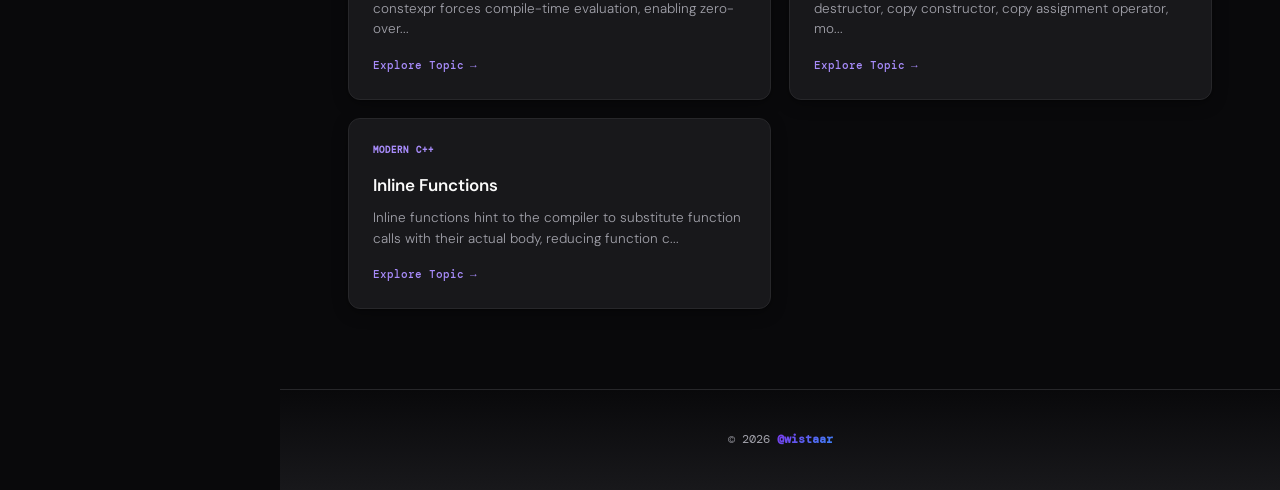
==== commit beb3e09e: "Rename cpp_oop_reference.html to index.html" ====
--- a/index.html
+++ b/index.html
@@ -1,3458 +1,2776 @@
 <!DOCTYPE html>
-<html lang="en">
+<html lang="en" data-theme="dark">
 <head>
-  <meta charset="UTF-8" />
-  <meta name="viewport" content="width=device-width, initial-scale=1.0" />
-  <title>MA105 · Discrete Mathematics — Study Guide</title>
-  <meta name="description" content="Complete Discrete Mathematics study guide for MA105/MA211 — PYQs, Tutorial Solutions, and Theory covering Huffman Coding, Kruskal's Algorithm, Trees, FSM, and more." />
-  <link rel="preconnect" href="https://fonts.googleapis.com" />
-  <link href="https://fonts.googleapis.com/css2?family=Inter:wght@300;400;500;600;700&family=JetBrains+Mono:wght@400;500&display=swap" rel="stylesheet" />
-  <link rel="stylesheet" href="style.css" />
-  <!-- KaTeX for beautiful math rendering -->
-  <link rel="stylesheet" href="https://cdn.jsdelivr.net/npm/katex@0.16.8/dist/katex.min.css">
-  <script defer src="https://cdn.jsdelivr.net/npm/katex@0.16.8/dist/katex.min.js"></script>
-  <script defer src="https://cdn.jsdelivr.net/npm/katex@0.16.8/dist/contrib/auto-render.min.js" onload="renderMathInElement(document.body, { delimiters: [ {left: '$$', right: '$$', display: true}, {left: '$', right: '$', display: false}, {left: '\\(', right: '\\)', display: false}, {left: '\\[', right: '\\[', display: true} ], throwOnError: false });"></script>
+  <meta charset="UTF-8">
+  <meta name="viewport" content="width=device-width, initial-scale=1.0">
+  <title>C++ OOP Reference & Interactive Quiz | @wistaar</title>
+  
+  <link rel="preconnect" href="https://fonts.googleapis.com">
+  <link rel="preconnect" href="https://fonts.gstatic.com" crossorigin>
+  <link href="https://fonts.googleapis.com/css2?family=DM+Mono:ital,wght@0,300;0,400;0,500;1,400&family=Instrument+Serif:ital@0;1&family=DM+Sans:wght@300;400;500;600;700&display=swap" rel="stylesheet">
+  
+  <style>
+    /* ── DESIGN SYSTEM & VARIABLE SYSTEM ── */
+    :root {
+      --bg: #fafaf9;
+      --bg2: #f4f4f5;
+      --ink: #09090b;
+      --ink2: #27272a;
+      --mu: #71717a;
+      --ac: #7c3aed;
+      --ac2: rgba(124, 58, 237, 0.06);
+      --ac3: rgba(124, 58, 237, 0.15);
+      --bd: #e4e4e7;
+      --card: #ffffff;
+      --cbg: #18181b;
+      --cfg: #e4e4e7;
+      
+      --sh: 0 1px 2px rgba(0, 0, 0, 0.04), 0 4px 16px rgba(0, 0, 0, 0.05);
+      --sh2: 0 8px 32px rgba(0, 0, 0, 0.08), 0 2px 8px rgba(0, 0, 0, 0.04);
+      --grad: linear-gradient(135deg, #7c3aed, #3b82f6);
+      --grad2: linear-gradient(135deg, #7c3aed, #ec4899);
+      
+      --mo: 'DM Mono', monospace;
+      --se: 'Instrument Serif', serif;
+      --sa: 'DM Sans', sans-serif;
+      --r: 12px;
+    }
+
+    [data-theme="dark"] {
+      --bg: #09090b;
+      --bg2: #18181b;
+      --ink: #fafafa;
+      --ink2: #d4d4d8;
+      --mu: #a1a1aa;
+      --ac: #a78bfa;
+      --ac2: rgba(167, 139, 250, 0.08);
+      --ac3: rgba(167, 139, 250, 0.2);
+      --bd: #27272a;
+      --card: #18181b;
+      --cbg: #09090b;
+      --cfg: #e4e4e7;
+      
+      --sh: 0 1px 2px rgba(0, 0, 0, 0.3), 0 4px 16px rgba(0, 0, 0, 0.3);
+      --sh2: 0 8px 32px rgba(0, 0, 0, 0.4);
+    }
+
+    /* ── BASE & TYPOGRAPHY ── */
+    *, *::before, *::after {
+      box-sizing: border-box;
+      margin: 0;
+      padding: 0;
+    }
+    
+    html {
+      scroll-behavior: smooth;
+      height: 100%;
+    }
+    
+    body {
+      background: var(--bg);
+      color: var(--ink);
+      font-family: var(--sa);
+      font-size: 15px;
+      line-height: 1.75;
+      transition: background 0.3s, color 0.3s;
+      display: flex;
+      min-height: 100vh;
+      overflow-x: hidden;
+    }
+
+    /* ── LAYOUT SHELL ── */
+    .shell {
+      display: flex;
+      width: 100%;
+      min-height: 100vh;
+    }
+
+    /* ── SIDEBAR NAVIGATION ── */
+    aside {
+      width: 280px;
+      min-width: 280px;
+      border-right: 1px solid var(--bd);
+      background: var(--bg);
+      position: sticky;
+      top: 0;
+      height: 100vh;
+      overflow-y: auto;
+      display: flex;
+      flex-direction: column;
+      flex-shrink: 0;
+      transition: background 0.3s, border-color 0.3s, transform 0.3s;
+      z-index: 100;
+    }
+
+    aside::-webkit-scrollbar {
+      width: 4px;
+    }
+    aside::-webkit-scrollbar-thumb {
+      background: var(--bd);
+      border-radius: 4px;
+    }
+
+    .logo {
+      padding: 24px 22px 18px;
+      border-bottom: 1px solid var(--bd);
+      background: linear-gradient(180deg, var(--ac2), transparent);
+    }
+
+    .logo-badge {
+      display: inline-flex;
+      align-items: center;
+      gap: 6px;
+      font-family: var(--mo);
+      font-size: 9px;
+      letter-spacing: 0.12em;
+      text-transform: uppercase;
+      color: var(--ac);
+      background: var(--ac2);
+      border: 1px solid var(--ac3);
+      padding: 3px 10px;
+      border-radius: 20px;
+      margin-bottom: 12px;
+      font-weight: 500;
+    }
+
+    .logo strong {
+      display: block;
+      font-family: var(--se);
+      font-size: 26px;
+      color: var(--ink);
+      letter-spacing: -0.5px;
+      font-weight: 400;
+      line-height: 1.1;
+    }
+
+    .logo span {
+      font-family: var(--mo);
+      font-size: 10px;
+      color: var(--mu);
+      margin-top: 4px;
+      display: block;
+    }
+
+    /* Sidebar Search */
+    .search-box {
+      padding: 12px 16px;
+      border-bottom: 1px solid var(--bd);
+    }
+
+    .search-box input {
+      width: 100%;
+      padding: 8px 12px;
+      border-radius: 6px;
+      border: 1px solid var(--bd);
+      background: var(--bg2);
+      color: var(--ink);
+      font-family: var(--sa);
+      font-size: 13px;
+      outline: none;
+      transition: all 0.2s;
+    }
+
+    .search-box input:focus {
+      border-color: var(--ac);
+      background: var(--card);
+      box-shadow: 0 0 0 2px var(--ac3);
+    }
+
+    nav {
+      flex: 1;
+      padding: 16px 8px;
+    }
+
+    nav ul {
+      list-style: none;
+    }
+
+    nav ul li .sh {
+      font-size: 9px;
+      text-transform: uppercase;
+      letter-spacing: 0.15em;
+      color: var(--mu);
+      margin-top: 18px;
+      padding: 6px 14px 4px;
+      font-weight: 700;
+      font-family: var(--mo);
+      display: block;
+    }
+
+    nav ul li:first-child .sh {
+      margin-top: 0;
+    }
+
+    nav ul li a {
+      display: flex;
+      align-items: center;
+      gap: 10px;
+      font-family: var(--sa);
+      font-size: 13.5px;
+      color: var(--ink2);
+      text-decoration: none;
+      padding: 8px 14px;
+      border-radius: 8px;
+      transition: all 0.18s;
+      margin-bottom: 2px;
+      position: relative;
+      font-weight: 400;
+    }
+
+    nav ul li a::before {
+      content: '';
+      width: 3px;
+      height: 0;
+      background: var(--grad);
+      border-radius: 2px;
+      position: absolute;
+      left: 0;
+      top: 50%;
+      transform: translateY(-50%);
+      transition: height 0.18s;
+    }
+
+    nav ul li a:hover {
+      color: var(--ac);
+      background: var(--ac2);
+    }
+
+    nav ul li a:hover::before {
+      height: 50%;
+    }
+
+    nav ul li a.active {
+      color: var(--ac);
+      background: var(--ac2);
+      font-weight: 550;
+    }
+
+    nav ul li a.active::before {
+      height: 70%;
+    }
+
+    /* ── MAIN WORKSPACE ── */
+    main {
+      flex: 1;
+      display: flex;
+      flex-direction: column;
+      min-height: 100vh;
+      position: relative;
+    }
+
+    /* ── TOPBAR ── */
+    .topbar {
+      position: sticky;
+      top: 0;
+      right: 0;
+      left: 0;
+      padding: 14px 40px;
+      z-index: 90;
+      display: flex;
+      align-items: center;
+      justify-content: space-between;
+      border-bottom: 1px solid var(--bd);
+      background: rgba(250, 250, 249, 0.85);
+      backdrop-filter: blur(12px);
+      transition: background 0.3s, border-color 0.3s;
+    }
+
+    [data-theme="dark"] .topbar {
+      background: rgba(9, 9, 11, 0.85);
+    }
+
+    .m-toggle {
+      display: none;
+      font-size: 20px;
+      background: transparent;
+      border: none;
+      color: var(--ink);
+      cursor: pointer;
+    }
+
+    .topbar-actions {
+      display: flex;
+      align-items: center;
+      gap: 12px;
+      margin-left: auto;
+    }
+
+    .tbtn {
+      width: 44px;
+      height: 44px;
+      border-radius: 12px;
+      border: 1px solid var(--bd);
+      cursor: pointer;
+      display: flex;
+      align-items: center;
+      justify-content: center;
+      transition: all 0.4s cubic-bezier(0.34, 1.56, 0.64, 1);
+      box-shadow: var(--sh);
+      position: relative;
+      overflow: hidden;
+    }
+
+    .tbtn::before {
+      content: '';
+      position: absolute;
+      inset: 0;
+      background: linear-gradient(135deg, var(--ac3), transparent);
+      opacity: 0;
+      transition: opacity 0.3s ease;
+    }
+
+    .tbtn:hover {
+      transform: translateY(-2px) scale(1.05);
+      border-color: var(--ac);
+    }
+
+    .tbtn:hover::before {
+      opacity: 1;
+    }
+
+    html[data-theme="light"] .tbtn {
+      background: rgba(255, 255, 255, 0.7);
+      backdrop-filter: blur(8px);
+    }
+
+    html[data-theme="light"] .tbtn:hover {
+      box-shadow: 0 8px 20px rgba(251, 191, 36, 0.25), inset 0 0 0 1px rgba(251, 191, 36, 0.2);
+      border-color: #fbbf24;
+      background: #fffbeb;
+    }
+
+    html[data-theme="dark"] .tbtn {
+      background: rgba(24, 24, 27, 0.7);
+      backdrop-filter: blur(8px);
+    }
+
+    html[data-theme="dark"] .tbtn:hover {
+      box-shadow: 0 8px 20px rgba(167, 139, 250, 0.25), inset 0 0 0 1px rgba(167, 139, 250, 0.2);
+      border-color: var(--ac);
+      background: #12101e;
+    }
+
+    .tbtn:active {
+      transform: scale(0.95) translateY(0);
+    }
+
+    #customQCount:focus {
+      border-color: var(--ac);
+      box-shadow: 0 0 8px var(--ac3);
+      background: var(--card);
+    }
+
+    .tbtn svg {
+      position: absolute;
+      transition: transform 0.5s cubic-bezier(0.34, 1.56, 0.64, 1), opacity 0.3s, filter 0.3s;
+    }
+
+    /* Light Theme (shows Moon icon with rotation and scale-down) */
+    html[data-theme="light"] .tbtn .sun-icon {
+      transform: translateY(24px) scale(0.5) rotate(90deg);
+      opacity: 0;
+      filter: blur(2px);
+    }
+    html[data-theme="light"] .tbtn .moon-icon {
+      transform: translateY(0) scale(1) rotate(0deg);
+      opacity: 1;
+      filter: none;
+    }
+
+    /* Dark Theme (shows Sun icon with rotation and scale-down) */
+    html[data-theme="dark"] .tbtn .sun-icon {
+      transform: translateY(0) scale(1) rotate(0deg);
+      opacity: 1;
+      filter: none;
+    }
+    html[data-theme="dark"] .tbtn .moon-icon {
+      transform: translateY(-24px) scale(0.5) rotate(-90deg);
+      opacity: 0;
+      filter: blur(2px);
+    }
+
+    /* ── MACBOOK TERMINAL QUIZ CARD ── */
+    .qcard-terminal {
+      background: #0f0f11 !important;
+      border: 1px solid #2d2d31 !important;
+      border-radius: 12px !important;
+      box-shadow: 0 20px 40px rgba(0, 0, 0, 0.45) !important;
+      padding: 0 !important;
+      overflow: hidden;
+      display: flex;
+      flex-direction: column;
+      color: #e4e4e7 !important;
+      margin-top: 20px;
+    }
+
+    .terminal-hdr {
+      background: #18181b;
+      border-bottom: 1px solid #27272a;
+      padding: 12px 20px;
+      display: flex;
+      align-items: center;
+      position: relative;
+    }
+
+    .terminal-dots {
+      display: flex;
+      gap: 7px;
+      align-items: center;
+    }
+
+    .terminal-dot {
+      width: 11px;
+      height: 11px;
+      border-radius: 50%;
+    }
+    .terminal-dot.red { background: #ff5f56; }
+    .terminal-dot.yellow { background: #ffbd2e; }
+    .terminal-dot.green { background: #27c93f; }
+
+    .terminal-title {
+      font-family: var(--mo);
+      font-size: 11px;
+      color: #8e8e93;
+      position: absolute;
+      left: 50%;
+      transform: translateX(-50%);
+      font-weight: 500;
+      white-space: nowrap;
+      user-select: none;
+    }
+
+    .terminal-body {
+      padding: 32px;
+      font-family: var(--mo);
+    }
+
+    .terminal-prompt {
+      font-family: var(--mo);
+      font-size: 13px;
+      margin-bottom: 18px;
+      user-select: none;
+      display: flex;
+      align-items: center;
+      gap: 6px;
+    }
+
+    .terminal-prompt .user {
+      color: #34d399;
+      font-weight: 600;
+    }
+
+    .terminal-prompt .loc {
+      color: #e4e4e7;
+    }
+
+    .terminal-prompt .cmd {
+      color: #a78bfa;
+    }
+
+    .qttl-terminal {
+      font-size: 16.5px;
+      font-weight: 500;
+      margin-bottom: 20px;
+      line-height: 1.6;
+      color: #fafafa !important;
+      font-family: var(--sa) !important;
+    }
+
+    .term-opt {
+      display: flex;
+      align-items: center;
+      gap: 14px;
+      padding: 14px 20px;
+      border: 1px solid #27272a;
+      border-radius: 8px;
+      cursor: pointer;
+      transition: all 0.22s cubic-bezier(0.4, 0, 0.2, 1);
+      font-size: 14px;
+      font-family: var(--mo);
+      background: #18181b;
+      color: #d4d4d8;
+      user-select: none;
+      position: relative;
+    }
+
+    .term-opt::before {
+      content: '>';
+      font-family: var(--mo);
+      color: var(--ac);
+      position: absolute;
+      left: 14px;
+      opacity: 0;
+      transform: translateX(-5px);
+      transition: all 0.22s;
+    }
+
+    .term-opt:hover {
+      border-color: var(--ac);
+      background: #1d1b26;
+      color: #ffffff;
+      padding-left: 28px;
+    }
+
+    .term-opt:hover::before {
+      opacity: 1;
+      transform: translateX(0);
+    }
+
+    .term-opt-lbl {
+      width: 24px;
+      height: 24px;
+      border-radius: 4px;
+      border: 1px solid #27272a;
+      display: flex;
+      align-items: center;
+      justify-content: center;
+      font-size: 11px;
+      flex-shrink: 0;
+      font-weight: 600;
+      background: #27272a;
+      color: #a1a1aa;
+      transition: all 0.22s;
+    }
+
+    .term-opt:hover .term-opt-lbl {
+      border-color: var(--ac);
+      background: var(--ac);
+      color: #fff;
+    }
+
+    /* Terminal Success/Error states */
+    .term-opt.correct {
+      border-color: #10b981 !important;
+      background: rgba(16, 185, 129, 0.08) !important;
+      color: #34d399 !important;
+    }
+
+    .term-opt.correct::before {
+      content: '✔';
+      color: #10b981;
+      opacity: 1;
+      transform: translateX(0);
+    }
+
+    .term-opt.correct .term-opt-lbl {
+      background: #10b981 !important;
+      border-color: #10b981 !important;
+      color: #fff !important;
+    }
+
+    .term-opt.incorrect {
+      border-color: #ef4444 !important;
+      background: rgba(239, 68, 68, 0.08) !important;
+      color: #f87171 !important;
+    }
+
+    .term-opt.incorrect::before {
+      content: '✘';
+      color: #ef4444;
+      opacity: 1;
+      transform: translateX(0);
+    }
+
+    .term-opt.incorrect .term-opt-lbl {
+      background: #ef4444 !important;
+      border-color: #ef4444 !important;
+      color: #fff !important;
+    }
+
+    /* Terminal code box */
+    .qcode-terminal {
+      background: #09090b !important;
+      color: #e4e4e7 !important;
+      font-family: var(--mo);
+      font-size: 13px;
+      line-height: 1.8;
+      padding: 20px 24px;
+      border-radius: 8px;
+      overflow-x: auto;
+      margin: 16px 0 24px;
+      white-space: pre;
+      border: 1px solid #27272a;
+    }
+
+    .th-btn {
+      font-family: var(--mo);
+      font-size: 12px;
+      padding: 8px 18px;
+      border-radius: 30px;
+      background: var(--grad);
+      color: #fff;
+      border: none;
+      text-decoration: none;
+      font-weight: 500;
+      box-shadow: 0 4px 12px rgba(124, 58, 237, 0.2);
+      transition: all 0.2s;
+    }
+
+    .th-btn:hover {
+      transform: translateY(-1px);
+      box-shadow: 0 6px 18px rgba(124, 58, 237, 0.3);
+    }
+
+    /* Chip & Input styling */
+    .chip {
+      font-family: var(--mo);
+      font-size: 11.5px;
+      padding: 8px 18px;
+      border: 1.5px solid var(--bd);
+      border-radius: 30px;
+      cursor: pointer;
+      transition: all 0.2s;
+      background: var(--bg2);
+      color: var(--ink2);
+      user-select: none;
+      display: inline-flex;
+      align-items: center;
+      justify-content: center;
+    }
+    
+    .chip:hover {
+      border-color: var(--ac);
+      color: var(--ac);
+    }
+    
+    .chip.sel {
+      background: var(--grad);
+      color: #fff !important;
+      border-color: transparent;
+      box-shadow: 0 4px 12px rgba(124, 58, 237, 0.25);
+    }
+
+    /* ── PAGE VIEWPORT CONTAINER ── */
+    #app {
+      flex: 1;
+      padding: 40px 48px 80px;
+      max-width: 960px;
+      width: 100%;
+      margin: 0 auto;
+    }
+
+    .page-fade {
+      animation: fadeInSlideUp 0.3s cubic-bezier(0.4, 0, 0.2, 1) forwards;
+    }
+
+    @keyframes fadeInSlideUp {
+      from {
+        opacity: 0;
+        transform: translateY(12px);
+      }
+      to {
+        opacity: 1;
+        transform: translateY(0);
+      }
+    }
+
+    /* ── HOME / LANDING PAGE ── */
+    .hero {
+      margin-bottom: 48px;
+      position: relative;
+    }
+
+    .hero-pre {
+      font-family: var(--mo);
+      font-size: 11px;
+      color: var(--ac);
+      letter-spacing: 0.2em;
+      text-transform: uppercase;
+      margin-bottom: 12px;
+      display: block;
+      font-weight: 600;
+    }
+
+    .hero h1 {
+      font-family: var(--se);
+      font-size: 58px;
+      font-weight: 400;
+      line-height: 1.05;
+      letter-spacing: -1.2px;
+      margin-bottom: 18px;
+      color: var(--ink);
+    }
+
+    .hero h1 em {
+      font-style: italic;
+      background: var(--grad);
+      -webkit-background-clip: text;
+      -webkit-text-fill-color: transparent;
+      background-clip: text;
+    }
+
+    .hero p {
+      font-size: 17px;
+      color: var(--mu);
+      font-weight: 300;
+      max-width: 680px;
+      line-height: 1.6;
+    }
+
+    .stats-grid {
+      display: grid;
+      grid-template-columns: repeat(auto-fit, minmax(200px, 1fr));
+      gap: 16px;
+      margin-bottom: 56px;
+    }
+
+    .stat-card {
+      border: 1px solid var(--bd);
+      background: var(--card);
+      padding: 24px;
+      border-radius: var(--r);
+      box-shadow: var(--sh);
+      text-align: center;
+      transition: all 0.25s;
+    }
+
+    .stat-card:hover {
+      box-shadow: var(--sh2);
+      transform: translateY(-2px);
+      border-color: var(--ac);
+    }
+
+    .stat-val {
+      font-family: var(--se);
+      font-size: 42px;
+      font-weight: 400;
+      line-height: 1;
+      background: var(--grad);
+      -webkit-background-clip: text;
+      -webkit-text-fill-color: transparent;
+      background-clip: text;
+      margin-bottom: 6px;
+    }
+
+    .stat-label {
+      font-family: var(--mo);
+      font-size: 10px;
+      text-transform: uppercase;
+      letter-spacing: 0.12em;
+      color: var(--mu);
+    }
+
+    .section-title {
+      font-family: var(--se);
+      font-size: 32px;
+      font-weight: 400;
+      margin-bottom: 24px;
+      display: flex;
+      align-items: center;
+      gap: 14px;
+    }
+
+    .section-title::after {
+      content: '';
+      flex: 1;
+      height: 1px;
+      background: var(--bd);
+    }
+
+    .landing-grid {
+      display: grid;
+      grid-template-columns: repeat(auto-fill, minmax(280px, 1fr));
+      gap: 18px;
+    }
+
+    .landing-card {
+      border: 1px solid var(--bd);
+      background: var(--card);
+      border-radius: var(--r);
+      padding: 24px;
+      box-shadow: var(--sh);
+      transition: all 0.22s;
+      cursor: pointer;
+      text-decoration: none;
+      color: inherit;
+      display: flex;
+      flex-direction: column;
+      position: relative;
+      overflow: hidden;
+    }
+
+    .landing-card::before {
+      content: '';
+      position: absolute;
+      top: 0;
+      left: 0;
+      right: 0;
+      height: 3px;
+      background: var(--grad);
+      opacity: 0;
+      transition: opacity 0.22s;
+    }
+
+    .landing-card:hover {
+      box-shadow: var(--sh2);
+      transform: translateY(-3px);
+      border-color: var(--ac);
+    }
+
+    .landing-card:hover::before {
+      opacity: 1;
+    }
+
+    .card-cat {
+      font-family: var(--mo);
+      font-size: 9px;
+      text-transform: uppercase;
+      letter-spacing: 0.12em;
+      color: var(--ac);
+      margin-bottom: 12px;
+      display: block;
+      font-weight: 600;
+    }
+
+    .landing-card h3 {
+      font-family: var(--sa);
+      font-size: 17px;
+      font-weight: 600;
+      margin-bottom: 8px;
+      color: var(--ink);
+    }
+
+    .landing-card p {
+      font-size: 13.5px;
+      color: var(--mu);
+      line-height: 1.5;
+      font-weight: 300;
+      flex: 1;
+    }
+
+    .card-footer {
+      margin-top: 16px;
+      display: flex;
+      align-items: center;
+      gap: 6px;
+      font-family: var(--mo);
+      font-size: 11px;
+      color: var(--ac);
+      font-weight: 500;
+    }
+
+    .card-footer span {
+      transition: transform 0.2s;
+    }
+
+    .landing-card:hover .card-footer span {
+      transform: translateX(4px);
+    }
+
+    /* ── TOPIC DETAIL PAGE ── */
+    .breadcrumbs {
+      display: flex;
+      align-items: center;
+      gap: 8px;
+      font-family: var(--mo);
+      font-size: 10px;
+      text-transform: uppercase;
+      letter-spacing: 0.08em;
+      color: var(--mu);
+      margin-bottom: 24px;
+    }
+
+    .breadcrumbs a {
+      color: var(--mu);
+      text-decoration: none;
+      transition: color 0.15s;
+    }
+
+    .breadcrumbs a:hover {
+      color: var(--ac);
+    }
+
+    .topic-hdr {
+      margin-bottom: 32px;
+    }
+
+    .topic-meta {
+      display: flex;
+      align-items: center;
+      gap: 12px;
+      margin-bottom: 14px;
+    }
+
+    .cat-badge {
+      font-family: var(--mo);
+      font-size: 9.5px;
+      letter-spacing: 0.08em;
+      text-transform: uppercase;
+      color: var(--ac);
+      background: var(--ac2);
+      border: 1px solid var(--ac3);
+      padding: 3px 10px;
+      border-radius: 20px;
+      font-weight: 600;
+    }
+
+    .read-time {
+      font-family: var(--mo);
+      font-size: 10.5px;
+      color: var(--mu);
+    }
+
+    .topic-title {
+      font-family: var(--se);
+      font-size: 48px;
+      font-weight: 400;
+      line-height: 1.1;
+      color: var(--ink);
+    }
+
+    .def-card {
+      border-left: 4px solid transparent;
+      border-image: var(--grad) 1;
+      background: var(--ac2);
+      padding: 20px 24px;
+      border-radius: 0 var(--r) var(--r) 0;
+      margin-bottom: 36px;
+      box-shadow: var(--sh);
+    }
+
+    .def-card strong {
+      display: block;
+      font-family: var(--mo);
+      font-size: 10.5px;
+      color: var(--ac);
+      text-transform: uppercase;
+      letter-spacing: 0.12em;
+      margin-bottom: 6px;
+      font-weight: 700;
+    }
+
+    .def-card p {
+      font-size: 15.5px;
+      line-height: 1.6;
+      color: var(--ink);
+      font-weight: 400;
+    }
+
+    .content-sec {
+      margin-bottom: 40px;
+    }
+
+    .sec-sub {
+      font-family: var(--sa);
+      font-size: 11.5px;
+      font-weight: 700;
+      letter-spacing: 0.12em;
+      text-transform: uppercase;
+      color: var(--ac);
+      margin-bottom: 12px;
+      display: block;
+    }
+
+    .content-sec p {
+      color: var(--ink2);
+      font-weight: 300;
+      font-size: 14.5px;
+      line-height: 1.7;
+      margin-bottom: 16px;
+    }
+
+    /* Key Concepts Grid */
+    .concepts-grid {
+      display: grid;
+      grid-template-columns: repeat(auto-fit, minmax(220px, 1fr));
+      gap: 16px;
+      margin: 20px 0;
+    }
+
+    .concept-card {
+      border: 1px solid var(--bd);
+      background: var(--card);
+      padding: 18px 20px;
+      border-radius: 8px;
+      box-shadow: var(--sh);
+    }
+
+    .concept-card h4 {
+      font-family: var(--sa);
+      font-size: 14.5px;
+      font-weight: 600;
+      color: var(--ink);
+      margin-bottom: 6px;
+    }
+
+    .concept-card p {
+      font-size: 12.5px;
+      color: var(--mu);
+      line-height: 1.5;
+      margin-bottom: 0;
+    }
+
+    /* macOS Code Window styling */
+    .code-window {
+      margin: 20px 0;
+      border-radius: var(--r);
+      overflow: hidden;
+      border: 1px solid #27272a;
+      box-shadow: var(--sh2);
+    }
+
+    .code-hdr {
+      display: flex;
+      align-items: center;
+      background: #27272a;
+      padding: 10px 18px;
+      justify-content: space-between;
+    }
+
+    .code-dots {
+      display: flex;
+      gap: 6px;
+    }
+
+    .code-dot {
+      width: 10px;
+      height: 10px;
+      border-radius: 50%;
+    }
+    .code-dot.red { background: #ef4444; }
+    .code-dot.yellow { background: #f59e0b; }
+    .code-dot.green { background: #10b981; }
+
+    .code-lang {
+      font-family: var(--mo);
+      font-size: 10px;
+      text-transform: uppercase;
+      letter-spacing: 0.1em;
+      color: #71717a;
+    }
+
+    .code-copy {
+      background: transparent;
+      border: none;
+      color: #a1a1aa;
+      cursor: pointer;
+      font-family: var(--mo);
+      font-size: 10px;
+      display: flex;
+      align-items: center;
+      gap: 4px;
+      transition: color 0.15s;
+    }
+
+    .code-copy:hover {
+      color: #fff;
+    }
+
+    .code-window pre {
+      background: var(--cbg);
+      color: var(--cfg);
+      font-family: var(--mo);
+      font-size: 13px;
+      line-height: 1.8;
+      padding: 20px 24px;
+      overflow-x: auto;
+      margin: 0;
+    }
+
+    .code-window code {
+      background: transparent !important;
+      border: none !important;
+      padding: 0 !important;
+      color: inherit !important;
+    }
+
+    /* Syntax Tokens */
+    .kw { color: #c084fc; font-weight: 500; }
+    .ty { color: #67e8f9; }
+    .fn { color: #86efac; }
+    .cm { color: #52525b; font-style: italic; }
+    .st { color: #fbbf24; }
+    .nu { color: #fb923c; }
+
+    /* Pitfall card */
+    .pitfall-card {
+      border: 1px solid #fecdd3;
+      background: rgba(254, 242, 242, 0.6);
+      padding: 20px 24px;
+      border-radius: var(--r);
+      margin-top: 24px;
+      position: relative;
+    }
+
+    [data-theme="dark"] .pitfall-card {
+      border-color: #500724;
+      background: rgba(80, 7, 36, 0.15);
+    }
+
+    .pitfall-card strong {
+      display: flex;
+      align-items: center;
+      gap: 8px;
+      font-family: var(--mo);
+      font-size: 10px;
+      color: #e11d48;
+      letter-spacing: 0.12em;
+      text-transform: uppercase;
+      margin-bottom: 8px;
+    }
+
+    .pitfall-card p {
+      font-size: 13.5px;
+      color: var(--ink2);
+      line-height: 1.6;
+      margin-bottom: 0;
+    }
+
+    /* Dynamic inline code */
+    code {
+      font-family: var(--mo);
+      font-size: 12.5px;
+      background: var(--ac2);
+      padding: 2px 6px;
+      border-radius: 4px;
+      color: var(--ac);
+      border: 1px solid var(--ac3);
+    }
+
+    /* Topic Flow Navigation */
+    .topic-flow {
+      display: flex;
+      justify-content: space-between;
+      margin-top: 56px;
+      padding-top: 32px;
+      border-top: 1px solid var(--bd);
+    }
+
+    .flow-btn {
+      display: inline-flex;
+      flex-direction: column;
+      text-decoration: none;
+      max-width: 45%;
+    }
+
+    .flow-btn.prev {
+      align-items: flex-start;
+    }
+
+    .flow-btn.next {
+      align-items: flex-end;
+      text-align: right;
+      margin-left: auto;
+    }
+
+    .flow-lbl {
+      font-family: var(--mo);
+      font-size: 9.5px;
+      text-transform: uppercase;
+      letter-spacing: 0.12em;
+      color: var(--mu);
+      margin-bottom: 4px;
+    }
+
+    .flow-title {
+      font-size: 16px;
+      font-weight: 600;
+      color: var(--ac);
+      transition: color 0.15s;
+    }
+
+    .flow-btn:hover .flow-title {
+      color: var(--ink);
+    }
+
+    /* ── DYNAMIC TABLE ── */
+    table {
+      width: 100%;
+      border-collapse: collapse;
+      margin: 20px 0;
+      font-size: 13.5px;
+      border-radius: 8px;
+      overflow: hidden;
+      border: 1px solid var(--bd);
+    }
+
+    th {
+      font-family: var(--mo);
+      font-size: 9.5px;
+      text-transform: uppercase;
+      letter-spacing: 0.1em;
+      color: var(--mu);
+      text-align: left;
+      padding: 12px 16px;
+      background: var(--bg2);
+      border-bottom: 1px solid var(--bd);
+    }
+
+    td {
+      padding: 12px 16px;
+      border-bottom: 1px solid var(--bd);
+      font-weight: 300;
+      vertical-align: top;
+      color: var(--ink2);
+    }
+
+    tr:hover td {
+      background: var(--ac2);
+    }
+
+    tr:last-child td {
+      border-bottom: none;
+    }
+
+    /* ── FOOTER ── */
+    footer {
+      text-align: center;
+      padding: 40px;
+      font-family: var(--mo);
+      font-size: 11.5px;
+      color: var(--mu);
+      border-top: 1px solid var(--bd);
+      margin-top: auto;
+      background: linear-gradient(0deg, var(--bg2), transparent);
+    }
+
+    footer span {
+      background: var(--grad);
+      -webkit-background-clip: text;
+      -webkit-text-fill-color: transparent;
+      background-clip: text;
+      font-weight: 600;
+    }
+
+    /* ── RESPONSIVE ADAPTATIONS ── */
+    @media (max-width: 900px) {
+      aside {
+        position: fixed;
+        left: 0;
+        top: 0;
+        bottom: 0;
+        transform: translateX(-100%);
+        box-shadow: 4px 0 24px rgba(0,0,0,0.15);
+      }
+
+      aside.open {
+        transform: translateX(0);
+      }
+
+      .m-toggle {
+        display: block;
+      }
+
+      #app {
+        padding: 30px 20px 60px;
+      }
+
+      .hero h1 {
+        font-size: 40px;
+      }
+    }
+  </style>
 </head>
 <body>
 
-<!-- ═══ NAVBAR ═══ -->
-<nav id="navbar">
-  <div class="nav-inner">
-    <div class="nav-brand">
-      <span class="brand-icon">DM</span>
-      <span class="brand-text">MA105<span class="brand-accent"> / DM</span></span>
-    </div>
-    <ul class="nav-links">
-      <li><a href="#pyq" class="nav-link" data-section="pyq">PYQs</a></li>
-      <li><a href="#tutorials" class="nav-link" data-section="tutorials">Tutorials</a></li>
-      <li><a href="#tutorial5" class="nav-link" data-section="tutorial5">Tut-5</a></li>
-      <li><a href="#theory" class="nav-link" data-section="theory">Theory</a></li>
-      <li><a href="#huffman" class="nav-link" data-section="huffman">Huffman</a></li>
-      <li><a href="#kruskal" class="nav-link" data-section="kruskal">Kruskal</a></li>
-      <li><a href="#handshaking" class="nav-link" data-section="handshaking">Handshaking</a></li>
-      <li><a href="#trees" class="nav-link" data-section="trees">Trees</a></li>
-      <li><a href="#fsm" class="nav-link" data-section="fsm">FSM</a></li>
-      <li><a href="#donate" class="nav-link" data-section="donate">Donate</a></li>
-    </ul>
-    <div class="nav-controls">
-      <button class="theme-toggle" id="themeToggle" aria-label="Toggle dark mode" title="Toggle dark/light mode">☀</button>
-      <button class="hamburger" id="hamburger" aria-label="Menu">
-        <span></span><span></span><span></span>
-      </button>
-    </div>
+  <div class="shell">
+    
+    <!-- ── LEFT NAVIGATION SIDEBAR ── -->
+    <aside id="appSidebar">
+      <div class="logo">
+        <div class="logo-badge">✦ Interactive Reference</div>
+        <strong>C++ OOP Guide</strong>
+        <span>// designed by @wistaar</span>
+      </div>
+      
+      <div class="search-box">
+        <input type="text" id="sidebarSearch" placeholder="Search topics..." onkeyup="filterSidebar()">
+      </div>
+      
+      <nav>
+        <ul id="sidebarNav">
+          <!-- Populated dynamically via JS -->
+        </ul>
+      </nav>
+    </aside>
+    
+    <!-- ── MAIN CONTENT WORKSPACE ── -->
+    <main>
+      
+      <!-- Top header bar containing dark mode / actions -->
+      <div class="topbar">
+        <button class="m-toggle" onclick="toggleSidebar()" aria-label="Toggle Navigation">☰</button>
+        <div class="topbar-actions">
+          <button class="tbtn" id="thbtn" onclick="toggleTheme()" title="Toggle dark mode">
+            <!-- Sun SVG -->
+            <svg class="sun-icon" xmlns="http://www.w3.org/2000/svg" width="18" height="18" viewBox="0 0 24 24" fill="none" stroke="currentColor" stroke-width="2" stroke-linecap="round" stroke-linejoin="round" style="color: #fbbf24;"><circle cx="12" cy="12" r="5"></circle><line x1="12" y1="1" x2="12" y2="3"></line><line x1="12" y1="21" x2="12" y2="23"></line><line x1="4.22" y1="4.22" x2="5.64" y2="5.64"></line><line x1="18.36" y1="18.36" x2="19.78" y2="19.78"></line><line x1="1" y1="12" x2="3" y2="12"></line><line x1="21" y1="12" x2="23" y2="12"></line><line x1="4.22" y1="19.78" x2="5.64" y2="18.36"></line><line x1="18.36" y1="5.64" x2="19.78" y2="4.22"></line></svg>
+            <!-- Moon SVG -->
+            <svg class="moon-icon" xmlns="http://www.w3.org/2000/svg" width="18" height="18" viewBox="0 0 24 24" fill="none" stroke="currentColor" stroke-width="2" stroke-linecap="round" stroke-linejoin="round" style="color: #6366f1;"><path d="M21 12.79A9 9 0 1 1 11.21 3 7 7 0 0 0 21 12.79z"></path></svg>
+          </button>
+          <a href="#quiz" class="th-btn">▶ Quiz</a>
+        </div>
+      </div>
+      
+      <!-- The SPA dynamic rendering element -->
+      <div id="app">
+        <!-- Content gets loaded here dynamically via JavaScript router -->
+      </div>
+      
+      <!-- ── COPYRIGHT FOOTER ── -->
+      <footer>
+        &copy; 2026 <span>@wistaar</span>
+      </footer>
+      
+    </main>
+    
   </div>
-  <div class="progress-bar" id="progressBar"></div>
-</nav>
-
-<!-- Mobile Menu -->
-<div class="mobile-menu" id="mobileMenu">
-  <a href="#pyq">PYQs</a>
-  <a href="#tutorials">Tutorials</a>
-  <a href="#tutorial5">Tutorial 5 — FSM</a>
-  <a href="#theory">Theory</a>
-  <a href="#huffman">Huffman Coding</a>
-  <a href="#kruskal">Kruskal's Algorithm</a>
-  <a href="#handshaking">Handshaking Theorem</a>
-  <a href="#trees">Trees</a>
-  <a href="#fsm">Finite State Machines</a>
-  <a href="#donate">Donate Us</a>
-</div>
-
-<!-- ═══ HERO ═══ -->
-<header class="hero">
-    <div class="hero-badge">Jaypee University · Even Semester 2024</div>
-    <h1 class="hero-title">Discrete<br/>Mathematics</h1>
-    <p class="hero-subtitle">MA105 / MA211 · Complete Study Reference</p>
-    <div class="hero-tags">
-      <span class="tag">PYQ Solved</span>
-      <span class="tag">Tutorial Solutions</span>
-      <span class="tag">Theory Notes</span>
-      <span class="tag">35 Marks Paper</span>
-    </div>
-    <div class="hero-scroll-hint">
-      <div class="scroll-arrow">↓</div>
-      <span>Scroll to explore</span>
-    </div>
-</header>
-<div class="hero-divider"></div>
-
-<!-- ═══════════════════════ SECTION: PYQs ═══════════════════════ -->
-<section id="pyq" class="section">
-  <div class="container">
-    <div class="section-header">
-      <div class="section-number">01</div>
-      <div>
-        <h2 class="section-title">Previous Year Questions</h2>
-        <p class="section-subtitle">Solved JUET T-3 Exam Reference Guides · MA105 / MA211</p>
-      </div>
-    </div>
-
-    <!-- ═══ TAB CONTROL ═══ -->
-    <div class="pyq-tabs">
-      <button class="pyq-tab-btn active" data-target="pyq-2024">T-3 Even Sem 2024</button>
-      <button class="pyq-tab-btn" data-target="pyq-2025">T-3 Even Sem 2025</button>
-    </div>
-
-    <!-- ═══ TAB 1: 2024 PAPER ═══ -->
-    <div class="pyq-tab-content active" id="pyq-2024">
-      <div class="paper-meta">
-        <span class="meta-item"><strong>University:</strong> JUET, Guna</span>
-        <span class="meta-item"><strong>Duration:</strong> 2 Hours</span>
-        <span class="meta-item"><strong>Marks:</strong> 35</span>
-        <span class="meta-item"><strong>Syllabus:</strong> Graph Theory, FSM, Huffman, Kruskal</span>
-      </div>
-
-      <!-- Q1 -->
-      <div class="question-card" id="pyq-q1">
-        <div class="q-header">
-          <span class="q-number">Q1</span>
-          <div class="q-meta"><span class="co-badge">CO5</span><span class="marks-badge">3+4 Marks</span></div>
+
+  <script>
+    /* ── THEME INITIALIZATION & SHADOW STACKS ── */
+    function toggleTheme() {
+      const h = document.documentElement;
+      if (h.dataset.theme === 'dark') {
+        h.dataset.theme = 'light';
+        localStorage.setItem('theme', 'light');
+      } else {
+        h.dataset.theme = 'dark';
+        localStorage.setItem('theme', 'dark');
+      }
+    }
+
+    (function() {
+      const savedTheme = localStorage.getItem('theme') || 'dark';
+      document.documentElement.dataset.theme = savedTheme;
+    })();
+
+    /* Mobile Sidebar Trigger */
+    function toggleSidebar() {
+      const side = document.getElementById('appSidebar');
+      side.classList.toggle('open');
+    }
+
+    // Hide sidebar on nav selection
+    document.addEventListener('click', (e) => {
+      const side = document.getElementById('appSidebar');
+      if (side.classList.contains('open') && !side.contains(e.target) && !e.target.classList.contains('m-toggle')) {
+        side.classList.remove('open');
+      }
+    });
+
+    /* Search & Filter function in sidebar */
+    function filterSidebar() {
+      const val = document.getElementById('sidebarSearch').value.toLowerCase();
+      const items = document.querySelectorAll('#sidebarNav li');
+      
+      items.forEach(li => {
+        const a = li.querySelector('a');
+        if (!a) return; // skip category headers
+        
+        const title = a.textContent.toLowerCase();
+        if (title.includes(val)) {
+          li.style.display = 'block';
+        } else {
+          li.style.display = 'none';
+        }
+      });
+    }
+
+    /* ── 25 TOPICS COMPREHENSIVE TEXT & SOURCE CONTENT ── */
+    const TOPICS_DATA = {
+      intro: {
+        title: "Introduction to OOP",
+        category: "Core",
+        definition: "Object-Oriented Programming (OOP) is a programming paradigm centered around 'objects' rather than functions. Objects encapsulate both raw properties (fields) and specialized behaviors (methods), offering developers clean encapsulation and structured architectural control.",
+        theory: "<p>Historically, software was built using procedural programming, separating functions from structures. While optimal for basic math and small scripts, this paradigm degrades rapidly at scale. The lack of logical ownership on data makes code vulnerable to cross-boundary modifications, structural bugs, and global side-effects.</p><p>OOP eliminates these issues by co-locating state and behavior into self-contained <strong>objects</strong>. C++ is engineered as a highly efficient, multi-paradigm language. Rather than forcing you strictly into high-level wrappers, C++ layers class hierarchies directly over hardware primitives. This provides raw, deterministic compiler execution speed alongside powerful architecture patterns: encapsulation, inheritance, polymorphism, and abstraction.</p>",
+        keyConcepts: [
+          { name: "Object vs Class", desc: "A class represents the static compilation template. An object is a live instance allocated in stack/heap memory." },
+          { name: "The Four Pillars", desc: "Encapsulation (shielding details), Abstraction (hiding complexity), Inheritance (reusing models), Polymorphism (adapting interfaces)." },
+          { name: "Zero-Cost Abstractions", desc: "C++ objects reside directly in memory with zero overhead unless dynamic runtime dispatch (virtual tables) is invoked." }
+        ],
+        syntax: "class ClassName {\nprivate:\n  // Hidden internal data members\npublic:\n  // Exposed operations interface\n};",
+        code: `<span class="kw">#include</span> <span class="st">&lt;iostream&gt;</span>\n\n<span class="kw">class</span> <span class="ty">Printer</span> {\n<span class="kw">public</span>:\n    <span class="fn">void</span> display(<span class="kw">const</span> std::string&amp; text) {\n        std::cout &lt;&lt; <span class="st">"OOP active: "</span> &lt;&lt; text &lt;&lt; std::endl;\n    }\n};\n\n<span class="ty">int</span> <span class="fn">main</span>() {\n    <span class="ty">Printer</span> myObj; <span class="cm">// Stack allocated object</span>\n    myObj.display(<span class="st">"Hi from C++!"</span>);\n    <span class="kw">return</span> <span class="nu">0</span>;\n}`,
+        pitfalls: "Instantiating objects heavily on the heap (using new) for trivial operations. Modern C++ heavily favors stack allocation for automated lifetime management and CPU cache friendliness.",
+        tldr: "OOP couples data with operations. C++ yields peak speed by avoiding virtual layers unless explicitly configured."
+      },
+      classes: {
+        title: "Classes & Objects",
+        category: "Core",
+        definition: "A class acts as the user-defined logical blueprint, outlining the fields and interface of a type. An object is the actual stateful instance of that blueprint created during program runtime.",
+        theory: "<p>In C++, a class defines a clean encapsulation scope. It groups state variables (members) and standard algorithms (methods). Instantiating a class reserves physical bytes on either the stack (automatic storage) or the heap (dynamic storage).</p><p>By default, C++ classes maintain a strict private accessibility standard. Additionally, C++ maintains full backward compatibility with standard C. The <code>struct</code> keyword is identical to the <code>class</code> keyword, with the sole exception that <code>struct</code> defaults to public variables and inheritance.</p>",
+        keyConcepts: [
+          { name: "this Pointer", desc: "An implicit const pointer passed to non-static member functions pointing to the exact calling object instance." },
+          { name: "Empty Class Sizing", desc: "Empty classes carry a 1-byte overhead size to guarantee that distinct object instances hold unique memory addresses." },
+          { name: "Memory Alignment", desc: "Object sizes are padded to match the word sizes of target CPU registries for hardware speed optimizations." }
+        ],
+        syntax: "class ObjectBluePrint {\n  int privateVar; // private by default\npublic:\n  void publicMethod();\n};",
+        code: `<span class="kw">class</span> <span class="ty">Point2D</span> {\n<span class="kw">private</span>:\n    <span class="ty">int</span> x = <span class="nu">0</span>;\n    <span class="ty">int</span> y = <span class="nu">0</span>;\n<span class="kw">public</span>:\n    <span class="fn">void</span> setCoordinates(<span class="ty">int</span> px, <span class="ty">int</span> py) {\n        x = px; \n        y = py;\n    }\n};\n\n<span class="ty">int</span> <span class="fn">main</span>() {\n    <span class="ty">Point2D</span> p1; <span class="cm">// Stack allocation</span>\n    p1.setCoordinates(<span class="nu">10</span>, <span class="nu">25</span>);\n}`,
+        pitfalls: "Accessing members of uninitialized objects or mixing class and struct declarations confusingly across massive files.",
+        tldr: "Classes define logical layouts; objects occupy runtime memory. structs are public by default; classes are private."
+      },
+      ctor: {
+        title: "Constructors & Destructors",
+        category: "Core",
+        definition: "Constructors initialize an object's memory at creation time, while destructors execute automatically when the object's life cycle closes to release resources cleanly.",
+        theory: "<p>Constructors configure class members at instantiation. C++ provides diverse constructors: default, parameterized, copy, move, and delegating constructors. Modern C++ heavily favors the Member Initializer List syntax over assignments inside the constructor body, as it initializes members directly rather than constructing first and assigning second.</p><p>Destructors are single, parameterless cleanup triggers prefixed with a tilde (<code>~</code>). When an object goes out of scope, its destructor runs, guaranteeing automated resource deallocation (such as closing file pipes, releasing heap arrays, or returning system mutices).</p>",
+        keyConcepts: [
+          { name: "Initializer List Efficiency", desc: "Member initialization lists compile directly to in-place setup, skipping redundant default construction stages." },
+          { name: "Construction Sequence", desc: "Bases construct first, followed by members in order of their declaration, and finally the derived constructor runs." },
+          { name: "Destruction Sequence", desc: "Destructors execute in strict reverse declaration sequence (LIFO) to ensure safe reference lifetimes." }
+        ],
+        syntax: "class Demo {\npublic:\n  Demo() : member(0) {} // Initializer list ctor\n  ~Demo() {}            // Destructor\n};",
+        code: `<span class="kw">#include</span> <span class="st">&lt;iostream&gt;</span>\n\n<span class="kw">class</span> <span class="ty">DynamicArray</span> {\n<span class="kw">private</span>:\n    <span class="ty">int</span>* ptr;\n<span class="kw">public</span>:\n    <span class="cm">// Constructor</span>\n    <span class="ty">DynamicArray</span>(<span class="ty">int</span> size) : ptr(<span class="kw">new</span> <span class="ty">int</span>[size]) {\n        std::cout &lt;&lt; <span class="st">"Allocated"</span> &lt;&lt; std::endl;\n    }\n    <span class="cm">// Destructor</span>\n    ~<span class="ty">DynamicArray</span>() {\n        <span class="kw">delete</span>[] ptr;\n        std::cout &lt;&lt; <span class="st">"Deallocated"</span> &lt;&lt; std::endl;\n    }\n};`,
+        pitfalls: "Forgetting to initialize raw pointer members, leading to unpredictable crashes when destructors attempt to free raw wild addresses.",
+        tldr: "Constructors build objects; destructors clean them up. Prefer member initializers for better performance."
+      },
+      access: {
+        title: "Access Specifiers",
+        category: "Core",
+        definition: "Access specifiers partition a class into logical zones of visibility: public (accessible anywhere), private (only within the class), and protected (restricted to the class and its children).",
+        theory: "<p>Access modifiers form the core of structural scoping in C++. <code>public</code> exposes members to consumer interactions. <code>private</code> locks access strictly inside the class scope, protecting class invariants from external tampering. <code>protected</code> acts as an intermediary scope, allowing child classes in inheritance hierarchies to access the members while remaining closed to external callers.</p><p>These boundaries are compile-time validation gates. At compile time, the compiler raises immediate errors if a private variable is touched externally, but these checks carry zero runtime overhead.</p>",
+        keyConcepts: [
+          { name: "public", desc: "Exposes interface operations. Good for standard methods and API constructs." },
+          { name: "private", desc: "Locks state. Forces access through methods, safeguarding object structure." },
+          { name: "protected", desc: "Permits child visibility. Good for shared base values in tight hierarchies." }
+        ],
+        syntax: "class SecurityGate {\nprivate:\n  int accessKey;\nprotected:\n  int securityLevel;\npublic:\n  void unlock();\n};",
+        code: `<span class="kw">class</span> <span class="ty">Account</span> {\n<span class="kw">private</span>:\n    <span class="ty">double</span> balance = <span class="nu">0.0</span>; <span class="cm">// Locked state</span>\n<span class="kw">public</span>:\n    <span class="fn">void</span> deposit(<span class="ty">double</span> amt) {\n        <span class="kw">if</span> (amt &gt; <span class="nu">0</span>) balance += amt; \n    }\n    <span class="ty">double</span> getBalance() <span class="kw">const</span> { <span class="kw">return</span> balance; } \n};`,
+        pitfalls: "Making member data public for quick access, bypassing encapsulation and exposing class internals to widespread global side-effects.",
+        tldr: "Use private for variables to protect state, and public for methods to define a clean, stable interface."
+      },
+      enc: {
+        title: "Encapsulation",
+        category: "Core",
+        definition: "Encapsulation bundles data members and behavioral operations into a single logical unit while masking internal structure, allowing changes to code internals without breaking consumer contracts.",
+        theory: "<p>Encapsulation represents the principal structural shield in OOP. Its primary goal is code maintainability. By binding data and behavior inside a class and restricting raw access to fields via <code>private</code> or <code>protected</code> modifiers, developers prevent tight coupling.</p><p>Instead of direct state modification, consumers communicate with objects through clear public methods. This abstraction layer enables developers to refactor internal data structures (e.g., swapping a raw array for a <code>std::vector</code>) without altering any external client code.</p>",
+        keyConcepts: [
+          { name: "Data Hiding", desc: "Keeping member variables private to hide internal representation and state." },
+          { name: "Accessors & Mutators", desc: "Using getters and setters to read and update state while validating invariants." },
+          { name: "Low Coupling", desc: "Minimizing dependencies between classes to build flexible, modular codebases." }
+        ],
+        syntax: "class EncapsulatedType {\nprivate:\n  int rawState;\npublic:\n  int getState() const;\n  void setState(int s);\n};",
+        code: `<span class="kw">#include</span> <span class="st">&lt;stdexcept&gt;</span>\n\n<span class="kw">class</span> <span class="ty">Thermometer</span> {\n<span class="kw">private</span>:\n    <span class="ty">double</span> tempKelvin;\n<span class="kw">public</span>:\n    <span class="fn">void</span> setKelvin(<span class="ty">double</span> val) {\n        <span class="kw">if</span> (val &lt; <span class="nu">0.0</span>) \n            <span class="kw">throw</span> std::invalid_argument(<span class="st">"Below Absolute Zero"</span>);\n        tempKelvin = val;\n    }\n    <span class="ty">double</span> getCelsius() <span class="kw">const</span> { <span class="kw">return</span> tempKelvin - <span class="nu">273.15</span>; }\n};`,
+        pitfalls: "Writing generic getters and setters blindly for every private variable without implementing valid invariant checks, which defeats data hiding.",
+        tldr: "Bundle state and behavior. Encapsulation isolates changes, keeping code clean, secure, and decoupled."
+      },
+      inh: {
+        title: "Inheritance",
+        category: "Core",
+        definition: "Inheritance allows a derived class to acquire the data members and member functions of a base class, modeling specialized 'IS-A' design relationships.",
+        theory: "<p>Inheritance lets you construct hierarchical relationships. The child class (derived) extends the features of the parent (base). In C++, you can specify access modes for inheritance: <code>public</code> (preserves base specifiers), <code>protected</code> (makes base public/protected members protected in derived), and <code>private</code> (makes base members private in derived).</p><p>Multiple inheritance is fully supported but presents complications, such as the famous Diamond Problem. In a diamond hierarchy, a grandchild inherits duplicates of a grandparent class through separate paths. C++ solves this through Virtual Inheritance, ensuring a single shared grandparent instance is built in memory.</p>",
+        keyConcepts: [
+          { name: "IS-A Relationship", desc: "Models logical hierarchies: a Dog is a Mammal, a Manager is an Employee." },
+          { name: "Inheritance Access Modes", desc: "Rules controlling member accessibility as they cascade down the inheritance tree." },
+          { name: "Virtual Inheritance", desc: "A compiler trick that resolves multiple-path duplicates into a single shared base object." }
+        ],
+        syntax: "class DerivedClass : public BaseClass {\n  // Derived class extensions\n};",
+        code: `<span class="kw">class</span> <span class="ty">Animal</span> {\n<span class="kw">public</span>:\n    <span class="fn">void</span> breathe() {}\n};\n\n<span class="kw">class</span> <span class="ty">Bird</span> : <span class="kw">public</span> <span class="ty">Animal</span> {\n<span class="kw">public</span>:\n    <span class="fn">void</span> fly() {}\n};\n\n<span class="cm">// Virtual inheritance resolving diamond paths</span>\n<span class="kw">class</span> <span class="ty">Grandparent</span> { <span class="kw">public</span>: <span class="ty">int</span> id; };\n<span class="kw">class</span> <span class="ty">Parent1</span> : <span class="kw">virtual</span> <span class="kw">public</span> <span class="ty">Grandparent</span> {};\n<span class="kw">class</span> <span class="ty">Parent2</span> : <span class="kw">virtual</span> <span class="kw">public</span> <span class="ty">Grandparent</span> {};\n<span class="kw">class</span> <span class="ty">Child</span> : <span class="kw">public</span> <span class="ty">Parent1</span>, <span class="kw">public</span> <span class="ty">Parent2</span> {};`,
+        pitfalls: "Using public inheritance to share code where a 'has-a' (composition) relationship is more appropriate. Prefer composition over inheritance unless polymorphic behavior is needed.",
+        tldr: "Share behavior via IS-A models. Resolve multiple path conflicts cleanly using virtual inheritance."
+      },
+      poly: {
+        title: "Polymorphism",
+        category: "Core",
+        definition: "Polymorphism enables a single interface to execute different operations depending on the target type, supporting compile-time overloading or runtime virtual method dispatch.",
+        theory: "<p>Polymorphism operates in two distinct phases in C++. **Compile-Time Polymorphism** uses method overloading and templates. The compiler analyzes static arguments during build time, resolving which specific method signature to execute. This approach has zero runtime cost.</p><p>**Runtime Polymorphism** leverages inheritance and virtual functions. A base pointer references a derived object, and virtual dispatch resolves the actual override method at execution time. This runtime flexibility is supported by compiler vtable structures.</p>",
+        keyConcepts: [
+          { name: "Static Polymorphism", desc: "Resolving overloads and templates at compile time for zero runtime overhead." },
+          { name: "Dynamic Polymorphism", desc: "Resolving method calls at runtime using virtual functions and pointers." },
+          { name: "Function Overriding", desc: "Allowing a child class to redefine a base class method with the exact same signature." }
+        ],
+        syntax: "class Base { virtual void run(); };\nclass Child : public Base { void run() override; };",
+        code: `<span class="kw">#include</span> <span class="st">&lt;iostream&gt;</span>\n\n<span class="kw">class</span> <span class="ty">Logger</span> {\n<span class="kw">public</span>:\n    <span class="cm">// Static Polymorphism (Overloading)</span>\n    <span class="fn">void</span> log(<span class="ty">int</span> i) { std::cout &lt;&lt; i; }\n    <span class="fn">void</span> log(<span class="kw">const</span> std::string&amp; s) { std::cout &lt;&lt; s; }\n};\n\n<span class="ty">int</span> <span class="fn">main</span>() {\n    <span class="ty">Logger</span> l;\n    l.log(<span class="nu">100</span>); \n    l.log(<span class="st">" message"</span>);\n}`,
+        pitfalls: "Omitting the virtual keyword on base destructors, which causes memory leaks as child destructors are skipped during dynamic base deletes.",
+        tldr: "Polymorphism handles type-specific logic cleanly, resolving calls at compile-time (overloads) or runtime (virtuals)."
+      },
+      abs: {
+        title: "Abstraction",
+        category: "Core",
+        definition: "Abstraction separates interfaces from implementation details. In C++, this is achieved using abstract classes that contain pure virtual functions to act as structural interfaces.",
+        theory: "<p>Abstraction hides low-level complexity behind high-level interfaces. Abstract classes act as blueprints that cannot be instantiated directly. Instead, they define a strict contract that all derived classes must implement.</p><p>By hiding the details of derived implementations and exposing a clean base interface, you protect consumers from structural changes. Abstraction acts as the foundation of modern interface-driven API designs.</p>",
+        keyConcepts: [
+          { name: "Pure Virtual Method", desc: "A method declared with '= 0', indicating it has no implementation in the base class and must be overridden." },
+          { name: "Interface Classes", desc: "Pure abstract classes that define interfaces without holding state variables or concrete implementations." },
+          { name: "Separation of Concerns", desc: "Structuring applications around interfaces to decouple logic and simplify unit testing." }
+        ],
+        syntax: "class AbstractInterface {\npublic:\n  virtual void process() = 0; // Pure virtual\n  virtual ~AbstractInterface() = default;\n};",
+        code: `<span class="kw">class</span> <span class="ty">DBConnection</span> {\n<span class="kw">public</span>:\n    <span class="kw">virtual</span> <span class="fn">void</span> connect() = <span class="nu">0</span>; <span class="cm">// Interface contract</span>\n    <span class="kw">virtual</span> ~<span class="ty">DBConnection</span>() = <span class="kw">default</span>;\n};\n\n<span class="kw">class</span> <span class="ty">MySQLConn</span> : <span class="kw">public</span> <span class="ty">DBConnection</span> {\n<span class="kw">public</span>:\n    <span class="fn">void</span> connect() <span class="kw">override</span> { /* MySQL logic */ }\n};`,
+        pitfalls: "Failing to implement pure virtual methods in derived classes, which turns child classes into abstract types themselves and raises compile-time errors at instantiation.",
+        tldr: "Define interfaces using pure virtual functions. Abstraction simplifies designs by hiding low-level details."
+      },
+      virt: {
+        title: "Virtual Functions & vtable",
+        category: "Core",
+        definition: "Virtual functions enable dynamic runtime dispatch. This mechanism is powered by compiler-generated virtual tables (vtables) containing function pointers, accessed through active object virtual pointers (vptrs).",
+        theory: "<p>When a method is marked <code>virtual</code>, the compiler implements a dynamic lookup mechanism. Every class with virtual methods gets a hidden static <strong>vtable</strong> (Virtual Table) containing pointers to its virtual functions. Additionally, each object instance of that class gains a hidden member pointer called a <strong>vptr</strong> (Virtual Pointer) referencing the vtable.</p><p>At runtime, a virtual method call dereferences the vptr, retrieves the target function address from the vtable, and jumps to it. While this dynamic dispatch introduces a minor runtime overhead, it is highly optimized. However, note that virtual calls inside constructors and destructors do not dispatch polymorphically because the object is either not yet fully formed or is already partially destroyed.</p>",
+        keyConcepts: [
+          { name: "vtable (Virtual Table)", desc: "A compiler-generated array of function pointers created for classes with virtual methods." },
+          { name: "vptr (Virtual Pointer)", desc: "A hidden member pointer in object instances that references its class's vtable." },
+          { name: "Virtual Destructors", desc: "Crucial for base classes to ensure child object resources are cleaned up correctly during polymorphic deletes." }
+        ],
+        syntax: "class Base {\npublic:\n  virtual void show(); // dynamic dispatch link\n  virtual ~Base() = default; // critical virtual dtor\n};",
+        code: `<span class="kw">#include</span> <span class="st">&lt;iostream&gt;</span>\n\n<span class="kw">class</span> <span class="ty">Base</span> {\n<span class="kw">public</span>:\n    <span class="kw">virtual</span> <span class="fn">void</span> greet() { std::cout &lt;&lt; <span class="st">"Base"</span>; }\n    <span class="kw">virtual</span> ~<span class="ty">Base</span>() = <span class="kw">default</span>;\n};\n\n<span class="kw">class</span> <span class="ty">Der</span> : <span class="kw">public</span> <span class="ty">Base</span> {\n<span class="kw">public</span>:\n    <span class="fn">void</span> greet() <span class="kw">override</span> { std::cout &lt;&lt; <span class="st">"Derived"</span>; }\n};\n\n<span class="ty">int</span> <span class="fn">main</span>() {\n    <span class="ty">Base</span>* ptr = <span class="kw">new</span> <span class="ty">Der</span>();\n    ptr-&gt;greet(); <span class="cm">// Dynamic dispatch -> prints "Derived"</span>\n    <span class="kw">delete</span> ptr;   <span class="cm">// Dynamic destructor run</span>\n}`,
+        pitfalls: "Calling virtual methods inside constructors. Since the derived class is not yet constructed, the compiler will only call the base version.",
+        tldr: "Dynamic dispatch resolves calls via vtables. Always declare destructors virtual in base classes."
+      },
+      opov: {
+        title: "Operator Overloading",
+        category: "Advanced",
+        definition: "Operator overloading allows developers to redefine how standard C++ operators (+, -, *, <<) interact with custom class objects, improving readability and developer experience.",
+        theory: "<p>Operator overloading allows user-defined types to behave like built-in primitives. You can overload almost any operator in C++ by declaring a function named <code>operator</code> followed by the symbol (e.g., <code>operator+</code>).</p><p>However, you cannot overload certain operators, such as the member selector (<code>.</code>), scope resolution (<code>::</code>), ternary operator (<code>?:</code>), and <code>sizeof</code>. It is best practice to preserve the original mathematical semantics of operators (e.g., keeping addition commutative) to avoid confusing users.</p>",
+        keyConcepts: [
+          { name: "Overloadable Operators", desc: "Extending operators like +, -, ==, and << to support custom classes." },
+          { name: "Non-Overloadable Operators", desc: "Operators like ., ::, ?:, and sizeof cannot be overloaded to preserve language integrity." },
+          { name: "Friend Stream Inserters", desc: "Overloading stream insertion (<<) as a non-member friend function to format output." }
+        ],
+        syntax: "ReturnType operatorSymbol(const ClassName& operand);",
+        code: `<span class="kw">#include</span> <span class="st">&lt;iostream&gt;</span>\n\n<span class="kw">class</span> <span class="ty">Vector2D</span> {\n<span class="kw">public</span>:\n    <span class="ty">float</span> x, y;\n    <span class="ty">Vector2D</span>(<span class="ty">float</span> x, <span class="ty">float</span> y) : x(x), y(y) {}\n    \n    <span class="cm">// Overloaded '+'</span>\n    <span class="ty">Vector2D</span> <span class="kw">operator</span>+(<span class="kw">const</span> <span class="ty">Vector2D</span>&amp; other) <span class="kw">const</span> {\n        <span class="kw">return</span> <span class="ty">Vector2D</span>(x + other.x, y + other.y);\n    }\n};`,
+        pitfalls: "Overloading operators with unintuitive behaviors (like using '-' for multiplication), which confuses developers and ruins maintainability.",
+        tldr: "Use operator overloading to let custom classes work like primitives. Keep operations logical and mathematically intuitive."
+      },
+      friend: {
+        title: "Friend Functions & Classes",
+        category: "Advanced",
+        definition: "The friend keyword grants external functions or classes direct access to a type's private and protected members without exposing them publicly.",
+        theory: "<p>Friendship bypasses encapsulation boundaries. By using the <code>friend</code> keyword, a class explicitly designates trusted external functions or classes. This allows them to read and write private variables directly.</p><p>Friendship is neither symmetric nor transitive: if Class A is a friend of Class B, Class B does not automatically get access to Class A's private members. Friendship should be used sparingly to avoid weakening encapsulation.</p>",
+        keyConcepts: [
+          { name: "Friend Function", desc: "An external non-member function granted full access to a class's private sections." },
+          { name: "Friend Class", desc: "An entire class granted full access to another class's private members." },
+          { name: "Encapsulation Check", desc: "Use friendship only for closely coupled systems (like Iterators or Builders) to preserve clean designs." }
+        ],
+        syntax: "class Demo {\n  friend class TrustedClass;\n  friend void trustedFunc(Demo&);\n};",
+        code: `<span class="kw">class</span> <span class="ty">Vault</span> {\n<span class="kw">private</span>:\n    <span class="ty">int</span> code = <span class="nu">9988</span>;\n    <span class="kw">friend</span> <span class="fn">void</span> overrideAccess(<span class="ty">Vault</span>&amp; v); <span class="cm">// Friend declaration</span>\n};\n\n<span class="fn">void</span> overrideAccess(<span class="ty">Vault</span>&amp; v) {\n    v.code = <span class="nu">0000</span>; <span class="cm">// Direct private manipulation</span>\n}`,
+        pitfalls: "Declaring classes as friends indiscriminately. This bypasses access controls, breaking code isolation and encapsulation.",
+        tldr: "Grant trusted access using the friend keyword. Use it sparingly to protect clean encapsulation."
+      },
+      static: {
+        title: "Static Members",
+        category: "Advanced",
+        definition: "Static members belong to the class itself rather than object instances. Static variables are shared across all instances, and static functions operate without a 'this' pointer.",
+        theory: "<p>Static variables exist outside the scope of individual objects. They are declared inside the class body, but must be defined in a single source file to resolve memory allocation.</p><p>Static member functions can be called directly using the class name (e.g., <code>Class::Func()</code>). Because they are not bound to an instance, they have no implicit <code>this</code> pointer and can only access static data and other static functions.</p>",
+        keyConcepts: [
+          { name: "Shared State", desc: "Static data members are allocated once in global static memory and shared by all instances." },
+          { name: "Static Methods", desc: "Functions callable using class scope (::) without instantiating objects." },
+          { name: "this Elimination", desc: "Static methods operate without an instance scope, making them fast and memory-efficient." }
+        ],
+        syntax: "class Demo {\npublic:\n  static int count;\n  static int getCount();\n};",
+        code: `<span class="kw">class</span> <span class="ty">Unit</span> {\n<span class="kw">public</span>:\n    <span class="kw">static</span> <span class="ty">int</span> count; <span class="cm">// Declaration</span>\n    <span class="ty">Unit</span>() { count++; }\n};\n\n<span class="cm">// Definition in global scope (required)</span>\n<span class="ty">int</span> <span class="ty">Unit</span>::count = <span class="nu">0</span>;\n\n<span class="ty">int</span> <span class="fn">main</span>() {\n    <span class="ty">Unit</span> u1, u2;\n    std::cout &lt;&lt; <span class="ty">Unit</span>::count; <span class="cm">// Output: 2</span>\n}`,
+        pitfalls: "Forgetting to define static variables in a source file, which causes link-time errors (unresolved external symbol).",
+        tldr: "Static members belong to the class scope, not instances. Always define static variables outside the class body."
+      },
+      tpl: {
+        title: "Templates & Generics",
+        category: "Advanced",
+        definition: "Templates support generic programming in C++, allowing functions and classes to operate with parameterized types for type-safe code reuse at compile-time.",
+        theory: "<p>Templates enable powerful compile-time code generation. Instead of repeating logic for different types, you write a single template function or class parameterized by type tokens (e.g., <code>T</code>).</p><p>At compile time, when the template is called (e.g., <code>Stack&lt;int&gt;</code>), the compiler instantiates a concrete class matching that type. While this compile-time code generation can increase binary sizes (template bloat), it provides absolute type safety and zero runtime overhead.</p>",
+        keyConcepts: [
+          { name: "Generic Functions", desc: "Writing algorithm templates that adapt to any supporting type." },
+          { name: "Class Templates", desc: "Defining generic container patterns (like stack, queue, or array structures)." },
+          { name: "Template Specialization", desc: "Providing specialized implementations for specific types to optimize performance." }
+        ],
+        syntax: "template <typename T>\nT getMax(T a, T b) {\n  return (a > b) ? a : b;\n}",
+        code: `<span class="kw">template</span> &lt;<span class="kw">typename</span> <span class="ty">T</span>&gt;\n<span class="kw">class</span> <span class="ty">Box</span> {\n<span class="kw">private</span>:\n    <span class="ty">T</span> data;\n<span class="kw">public</span>:\n    <span class="ty">Box</span>(<span class="ty">T</span> val) : data(val) {}\n    <span class="ty">T</span> getData() <span class="kw">const</span> { <span class="kw">return</span> data; }\n};\n\n<span class="ty">int</span> <span class="fn">main</span>() {\n    <span class="ty">Box</span>&lt;<span class="ty">int</span>&gt; intBox(<span class="nu">123</span>); <span class="cm">// Instantiates an int version</span>\n}`,
+        pitfalls: "Writing all template code in standard source files (.cpp) rather than header files (.h). Templates must be visible to the compiler at the point of instantiation.",
+        tldr: "Use templates for generic, type-safe, compile-time abstractions. Write templates in headers to prevent compilation failures."
+      },
+      exc: {
+        title: "Exception Handling",
+        category: "Advanced",
+        definition: "Exception handling isolates error handling logic from main code paths. It uses try, catch, and throw blocks to propagate errors up the call stack.",
+        theory: "<p>Exception handling provides structured error propagation. When a runtime error occurs, you <code>throw</code> an exception object. This unwinds the call stack, destroying local stack variables, until a matching <code>catch</code> block is found.</p><p>C++ guarantees that all fully constructed stack objects are destroyed during stack unwinding. However, heap objects and raw resources are leaked unless managed by smart pointers or RAII wrappers.</p>",
+        keyConcepts: [
+          { name: "Stack Unwinding", desc: "The automatic destruction of stack variables as an exception propagates up the call stack." },
+          { name: "noexcept Specifier", desc: "Informing the compiler that a function will not throw, enabling compiler optimizations." },
+          { name: "Exception Safety", desc: "Ensuring applications maintain valid state under three safety levels: basic, strong, or no-throw." }
+        ],
+        syntax: "try {\n  if (fail) throw std::runtime_error(\"error\");\n} catch (const std::exception& e) {\n  std::cerr << e.what();\n}",
+        code: `<span class="kw">#include</span> <span class="st">&lt;stdexcept&gt;</span>\n\n<span class="ty">double</span> divide(<span class="ty">double</span> a, <span class="ty">double</span> b) {\n    <span class="kw">if</span> (b == <span class="nu">0.0</span>)\n        <span class="kw">throw</span> std::runtime_error(<span class="st">"Division by zero!"</span>);\n    <span class="kw">return</span> a / b;\n}\n\n<span class="ty">int</span> <span class="fn">main</span>() {\n    <span class="kw">try</span> {\n        divide(<span class="nu">10</span>, <span class="nu">0</span>);\n    } <span class="kw">catch</span> (<span class="kw">const</span> std::exception&amp; e) {\n        <span class="cm">// Catches runtime_error via exception reference</span>\n    }\n}`,
+        pitfalls: "Throwing exceptions inside destructors. If an exception is thrown during stack unwinding from another exception, the runtime terminates immediately.",
+        tldr: "Propagate runtime errors using try-catch blocks. Ensure destructors never throw exceptions to prevent immediate termination."
+      },
+      stl: {
+        title: "STL Essentials",
+        category: "Advanced",
+        definition: "The Standard Template Library (STL) provides high-performance container templates (vector, map, set), standard algorithms (sort, search), and generic iterators.",
+        theory: "<p>The STL is the backbone of modern C++. It contains three key parts: **Containers** (data structures like <code>std::vector</code> or <code>std::map</code>), **Algorithms** (reusable processes like <code>std::sort</code>), and **Iterators** (which act as generic pointers connecting algorithms to containers).</p><p>STL containers are optimized for memory layout and algorithmic complexity. For example, <code>std::vector</code> provides dynamic, contiguous memory with O(1) random access, while <code>std::unordered_map</code> implements fast hash-map lookups with O(1) average access times.</p>",
+        keyConcepts: [
+          { name: "Containers", desc: "Dynamic arrays (vector), linked nodes (list), balanced trees (map), or hash tables (unordered_map)." },
+          { name: "Algorithms", desc: "Generic algorithms like std::sort, std::find, and std::binary_search." },
+          { name: "Iterators", desc: "Abstract cursors that bridge algorithms and containers, shielding developers from internal layouts." }
+        ],
+        syntax: "#include <vector>\n#include <algorithm>\nstd::vector<int> v = {3, 1, 2};\nstd::sort(v.begin(), v.end());",
+        code: `<span class="kw">#include</span> <span class="st">&lt;vector&gt;</span>\n<span class="kw">#include</span> <span class="st">&lt;algorithm&gt;</span>\n<span class="kw">#include</span> <span class="st">&lt;iostream&gt;</span>\n\n<span class="ty">int</span> <span class="fn">main</span>() {\n    std::vector&lt;<span class="ty">int</span>&gt; nums = {<span class="nu">5</span>, <span class="nu">2</span>, <span class="nu">8</span>, <span class="nu">1</span>};\n    std::sort(nums.begin(), nums.end()); <span class="cm">// Sorts ascending</span>\n    \n    <span class="kw">for</span> (<span class="ty">int</span> n : nums) {\n        std::cout &lt;&lt; n &lt;&lt; <span class="st">" "</span>; <span class="cm">// Output: 1 2 5 8</span>\n    }\n}`,
+        pitfalls: "Modifying containers while iterating over them, which invalidates active iterators and causes undefined behavior or crashes.",
+        tldr: "Leverage STL containers and algorithms for fast, secure, and highly optimized data structures."
+      },
+      fio: {
+        title: "File I/O Streams",
+        category: "Advanced",
+        definition: "C++ I/O streams support robust file stream integration, providing ifstream (reading), ofstream (writing), and fstream (bidirectional read/write) classes.",
+        theory: "<p>C++ uses streams to read and write files. <code>std::ifstream</code> and <code>std::ofstream</code> extend the standard <code>std::istream</code> and <code>std::ostream</code> classes, bringing file streaming into the generic C++ I/O system.</p><p>Streams manage resource handles automatically. However, you must handle operations carefully, using stream validation checks (like <code>is_open()</code>) and binary flags (<code>std::ios::binary</code>) when writing raw structures.</p>",
+        keyConcepts: [
+          { name: "Output Streams", desc: "Using std::ofstream to write formatted text or binary arrays to files." },
+          { name: "Input Streams", desc: "Using std::ifstream to read file contents line-by-line or byte-by-byte." },
+          { name: "Binary Transfer", desc: "Writing raw structures directly to files using ios::binary and reinterpret_cast." }
+        ],
+        syntax: "std::ofstream out(\"file.txt\");\nout << \"data\";\nout.close();",
+        code: `<span class="kw">#include</span> <span class="st">&lt;fstream&gt;</span>\n<span class="kw">#include</span> <span class="st">&lt;string&gt;</span>\n\n<span class="fn">void</span> writeAndRead() {\n    <span class="cm">// Open stream and write</span>\n    std::ofstream out(<span class="st">"test.txt"</span>);\n    out &lt;&lt; <span class="st">"Line content"</span>;\n    out.close();\n    \n    <span class="cm">// Read back</span>\n    std::ifstream in(<span class="st">"test.txt"</span>);\n    std::string line;\n    <span class="kw">if</span> (in.is_open()) {\n        std::getline(in, line);\n    }\n}`,
+        pitfalls: "Failing to check if a file stream opened successfully before performing I/O operations.",
+        tldr: "Use standard file streams for I/O operations. Always check stream status before performing read or write actions."
+      },
+      sptr: {
+        title: "Smart Pointers",
+        category: "Advanced",
+        definition: "Smart Pointers implement automated memory management in C++, using unique_ptr (exclusive ownership), shared_ptr (reference-counted sharing), and weak_ptr (non-owning reference).",
+        theory: "<p>Raw pointers are prone to leaks and dangling references. Modern C++ resolves this using Smart Pointers, which automate memory cleanup via object lifetimes.</p><p><code>std::unique_ptr</code> models exclusive ownership with zero runtime overhead. <code>std::shared_ptr</code> uses reference counting to share ownership across multiple scopes, freeing memory when the last owner is destroyed. <code>std::weak_ptr</code> references shared objects without incrementing their reference count, which is crucial to break cyclic reference memory leaks.</p>",
+        keyConcepts: [
+          { name: "std::unique_ptr", desc: "Exclusive ownership with zero runtime overhead. Cannot be copied, only moved." },
+          { name: "std::shared_ptr", desc: "Shared ownership using thread-safe reference counting." },
+          { name: "std::weak_ptr", desc: "Non-owning observer. Prevents cyclic dependency memory leaks." }
+        ],
+        syntax: "std::unique_ptr<Type> ptr = std::make_unique<Type>(args);",
+        code: `<span class="kw">#include</span> <span class="st">&lt;memory&gt;</span>\n\n<span class="kw">class</span> <span class="ty">Device</span> {};\n\n<span class="ty">int</span> <span class="fn">main</span>() {\n    <span class="cm">// Exclusive stack owner</span>\n    std::unique_ptr&lt;<span class="ty">Device</span>&gt; dev = std::make_unique&lt;<span class="ty">Device</span>&gt;();\n    \n    <span class="cm">// Shared owners</span>\n    std::shared_ptr&lt;<span class="ty">Device</span>&gt; sh1 = std::make_shared&lt;<span class="ty">Device</span>&gt;();\n    std::shared_ptr&lt;<span class="ty">Device</span>&gt; sh2 = sh1; <span class="cm">// Ref count: 2</span>\n} <span class="cm">// Automatically freed</span>`,
+        pitfalls: "Using raw pointer constructors (new) inside shared_ptrs instead of std::make_shared, which misses performance optimizations and exception safety.",
+        tldr: "Modern smart pointers automate memory management. Use unique_ptr by default, and shared_ptr/weak_ptr when shared ownership is needed."
+      },
+      raii: {
+        title: "RAII Pattern",
+        category: "Advanced",
+        definition: "Resource Acquisition Is Initialization (RAII) ties resource lifetimes to stack object scopes, ensuring automated, exception-safe cleanup.",
+        theory: "<p>RAII is the core resource management pattern in C++. It states that any resource (memory, files, database connections, locks) must be acquired inside an object's constructor and released inside its destructor.</p><p>Because stack object destructors run automatically when they go out of scope—even during exceptions—RAII guarantees exception-safe cleanup, preventing memory leaks and resource locks.</p>",
+        keyConcepts: [
+          { name: "Resource Binding", desc: "Tying resources directly to the life cycle of stack-allocated objects." },
+          { name: "Exception Safety", desc: "Stack unwinding ensures destructors execute and release resources even during crashes." },
+          { name: "Scope Locking", desc: "Using RAII wrappers (like lock_guard) to safely manage thread locks." }
+        ],
+        syntax: "class ResourceGuard {\npublic:\n  ResourceGuard() { acquire(); }\n  ~ResourceGuard() { release(); }\n};",
+        code: `<span class="kw">#include</span> <span class="st">&lt;mutex&gt;</span>\n\nstd::mutex mtx;\n\n<span class="fn">void</span> safeThreadOperation() {\n    <span class="cm">// RAII Lock: lock acquired here</span>\n    std::lock_guard&lt;std::mutex&gt; lock(mtx);\n    \n    <span class="cm">// Protected critical section</span>\n    \n} <span class="cm">// lock released automatically on exit</span>`,
+        pitfalls: "Forgetting to wrap raw system resource allocations in RAII guards, leaving code vulnerable to memory and resource leaks during exceptions.",
+        tldr: "RAII ties resource lifetimes to object scopes. Use stack-allocated guards to ensure reliable, exception-safe cleanup."
+      },
+      move: {
+        title: "Move Semantics",
+        category: "Modern C++",
+        definition: "Move Semantics transfers resource ownership from temporary objects to new destinations instead of deep-copying, using rvalue references (T&&) to improve performance.",
+        theory: "<p>Before C++11, passing large objects (like vectors) required deep-copying all elements, which degraded performance. Move semantics solves this by introducing Rvalue References (<code>T&&</code>).</p><p>Instead of deep-copying, move constructors transfer ownership of internal resource pointers (e.g., copying a heap address and nulling the source pointer). This allows temporary objects to be transferred with near-zero overhead.</p>",
+        keyConcepts: [
+          { name: "Rvalue Reference (&&)", desc: "A reference that binds to temporary values (rvalues), indicating resources can be safely moved." },
+          { name: "std::move Cast", desc: "A cast that converts an lvalue to an rvalue, signaling that its resources are available to be moved." },
+          { name: "Resource Stealing", desc: "Copying pointer addresses and nulling out the original source pointers." }
+        ],
+        syntax: "ClassName(ClassName&& other) noexcept; // Move constructor",
+        code: `<span class="kw">#include</span> <span class="st">&lt;utility&gt;</span>\n\n<span class="kw">class</span> <span class="ty">BigBuffer</span> {\n<span class="kw">private</span>:\n    <span class="ty">int</span>* data = <span class="kw">nullptr</span>;\n<span class="kw">public</span>:\n    <span class="cm">// Move Constructor</span>\n    <span class="ty">BigBuffer</span>(<span class="ty">BigBuffer</span>&amp;&amp; other) <span class="kw">noexcept</span> : data(other.data) {\n        other.data = <span class="kw">nullptr</span>; <span class="cm">// Steals ownership</span>\n    }\n    ~<span class="ty">BigBuffer</span>() { <span class="kw">delete</span>[] data; }\n};`,
+        pitfalls: "Accessing an object after casting it with std::move. The object is left in a valid but unspecified state, and accessing it can cause crashes.",
+        tldr: "Move semantics replaces expensive deep copies with fast resource transfers. Mark move constructors noexcept."
+      },
+      lam: {
+        title: "Lambda Expressions",
+        category: "Modern C++",
+        definition: "Lambda expressions declare inline, anonymous closures directly inside local code blocks, simplifying functional APIs and STL algorithms.",
+        theory: "<p>Lambdas provide inline closures in C++. They simplify code by replacing formal function objects with inline anonymous expressions.</p><p>A lambda consists of a **Capture List** (specifying variables to capture by value or reference), a **Parameter List**, and a **Function Body**. Modern C++ supports generic lambdas (using <code>auto</code> parameters) and capture-initialized expressions.</p>",
+        keyConcepts: [
+          { name: "Capture Clauses", desc: "Capturing local variables by value [=] or by reference [&]." },
+          { name: "Closure Objects", desc: "The compiler compiles lambdas to unique, anonymous class objects with overloaded calling operators." },
+          { name: "Generic Lambdas", desc: "Using auto parameters to let lambdas handle multiple types (C++14)." }
+        ],
+        syntax: "[capture_vars](parameters) -> return_type { body };",
+        code: `<span class="kw">#include</span> <span class="st">&lt;vector&gt;</span>\n<span class="kw">#include</span> <span class="st">&lt;algorithm&gt;</span>\n<span class="kw">#include</span> <span class="st">&lt;iostream&gt;</span>\n\n<span class="ty">int</span> <span class="fn">main</span>() {\n    std::vector&lt;<span class="ty">int</span>&gt; v = {<span class="nu">1</span>, <span class="nu">2</span>, <span class="nu">3</span>};\n    <span class="ty">int</span> multiplier = <span class="nu">10</span>;\n    \n    <span class="cm">// Lambda capturing by value</span>\n    std::for_each(v.begin(), v.end(), [multiplier](<span class="ty">int</span> n) {\n        std::cout &lt;&lt; n * multiplier &lt;&lt; <span class="st">" "</span>;\n    });\n}`,
+        pitfalls: "Capturing local variables by reference inside lambdas that outlive the caller scope, which leads to dangling references and undefined behavior.",
+        tldr: "Use lambdas to write clean, inline anonymous closures. Watch out for reference lifetimes when capturing variables."
+      },
+      ns: {
+        title: "Namespaces",
+        category: "Modern C++",
+        definition: "Namespaces organize code into logical scopes to prevent naming collisions in large applications and libraries.",
+        theory: "<p>Namespaces group classes, functions, and variables under a common prefix. This isolates code and prevents global naming collisions.</p><p>C++ fully supports nested namespaces, namespace aliases, and inline namespaces (used for API versioning). Avoid placing <code>using namespace std;</code> in header files, as it pollutes the global scope for every file that includes them.</p>",
+        keyConcepts: [
+          { name: "Scope Resolution (::)", desc: "Explicitly resolving paths to items nested inside namespaces." },
+          { name: "using Directive", desc: "Importing names into a scope, which should be used carefully in headers to avoid collision issues." },
+          { name: "Inline Namespaces", desc: "Automatically exporting members to the outer scope, which is useful for library versioning." }
+        ],
+        syntax: "namespace Math {\n  const double Pi = 3.14159;\n}",
+        code: `<span class="kw">#include</span> <span class="st">&lt;iostream&gt;</span>\n\n<span class="kw">namespace</span> <span class="ty">App</span> {\n    <span class="kw">namespace</span> <span class="ty">Core</span> {\n        <span class="fn">void</span> start() { std::cout &lt;&lt; <span class="st">"App Running"</span>; }\n    }\n}\n\n<span class="ty">int</span> <span class="fn">main</span>() {\n    <span class="cm">// Explicit namespace resolution</span>\n    <span class="ty">App</span>::<span class="ty">Core</span>::<span class="fn">start</span>();\n}`,
+        pitfalls: "Using wide imports like using namespace std; in headers, which pollutes namespaces and causes silent naming collisions.",
+        tldr: "Use namespaces to organize code and prevent global naming collisions. Avoid using directives in headers."
+      },
+      cast: {
+        title: "Type Casting",
+        category: "Modern C++",
+        definition: "C++ type casting replaces unsafe C-style conversions with explicit, type-safe compile-time and runtime operators (static_cast, dynamic_cast, const_cast, reinterpret_cast).",
+        theory: "<p>C-style casts are dangerous because they perform conversions silently without compile-time validation. C++ replaces them with four explicit casting operators:</p><p><code>static_cast</code> handles safe, related conversions (like numeric casts). <code>dynamic_cast</code> safely downcasts polymorphic pointers at runtime, verifying types using RTTI (Runtime Type Information). <code>const_cast</code> adds or removes constness, and <code>reinterpret_cast</code> performs raw bit pattern conversions.</p>",
+        keyConcepts: [
+          { name: "static_cast", desc: "Type-safe compile-time cast for related types, like conversion from float to int." },
+          { name: "dynamic_cast", desc: "Safe downcast for polymorphic hierarchies. Checks types at runtime, returning nullptr on failure." },
+          { name: "const_cast / reinterpret_cast", desc: "const_cast removes const restrictions. reinterpret_cast performs unsafe raw bit casts." }
+        ],
+        syntax: "TargetType val = static_cast<TargetType>(sourceVal);",
+        code: `<span class="kw">class</span> <span class="ty">Base</span> { <span class="kw">public</span>: <span class="kw">virtual</span> ~<span class="ty">Base</span>() = <span class="kw">default</span>; };\n<span class="kw">class</span> <span class="ty">Derived</span> : <span class="kw">public</span> <span class="ty">Base</span> {};\n\n<span class="fn">void</span> process(<span class="ty">Base</span>* b) {\n    <span class="cm">// Dynamic downcast with runtime verification</span>\n    <span class="ty">Derived</span>* d = <span class="kw">dynamic_cast</span>&lt;<span class="ty">Derived</span>*&gt;(b);\n    <span class="kw">if</span> (d != <span class="kw">nullptr</span>) {\n        <span class="cm">// Cast succeeded</span>\n    }\n}`,
+        pitfalls: "Using reinterpret_cast indiscriminately. It bypasses compile-time type checks, which can easily cause memory corruption.",
+        tldr: "Use explicit C++ casts instead of unsafe C-style conversions to ensure compiler verification and runtime safety."
+      },
+      cexp: {
+        title: "const & constexpr",
+        category: "Modern C++",
+        definition: "const marks variables as runtime read-only, while constexpr forces compile-time evaluation, enabling zero-overhead execution.",
+        theory: "<p>In C++, <code>const</code> and <code>constexpr</code> serve different purposes. <code>const</code> locks values at runtime, preventing mutation after initialization.</p><p><code>constexpr</code> guarantees compile-time evaluation. Functions marked constexpr execute during compilation if their arguments are constants, embedding the result directly in the binary. This enables zero-cost compile-time computation.</p>",
+        keyConcepts: [
+          { name: "Logical const", desc: "const prevents variables from being mutated during runtime execution." },
+          { name: "Compile-Time constexpr", desc: "Forces evaluations during compilation, producing zero runtime overhead constants." },
+          { name: "static_assert", desc: "Validating conditions at compile-time using constexpr functions." }
+        ],
+        syntax: "constexpr int val = getCompileTimeConstant();\nstatic_assert(val == 5);",
+        code: `<span class="kw">constexpr</span> <span class="ty">int</span> computeFactorial(<span class="ty">int</span> n) {\n    <span class="kw">return</span> (n &lt;= <span class="nu">1</span>) ? <span class="nu">1</span> : n * computeFactorial(n - <span class="nu">1</span>);\n}\n\n<span class="ty">int</span> <span class="fn">main</span>() {\n    <span class="cm">// Evaluated entirely at compile-time</span>\n    <span class="kw">constexpr</span> <span class="ty">int</span> val = computeFactorial(<span class="nu">5</span>);\n    <span class="kw">static_assert</span>(val == <span class="nu">120</span>, <span class="st">"Check failed"</span>);\n}`,
+        pitfalls: "Confusing const and constexpr. const variables cannot be used as template bounds because they are not compile-time constants.",
+        tldr: "const locks runtime mutation. constexpr forces compile-time evaluation, producing zero-cost constants."
+      },
+      ro5: {
+        title: "Rule of Five",
+        category: "Modern C++",
+        definition: "The Rule of Five states that if you define a custom destructor, copy constructor, copy assignment operator, move constructor, or move assignment operator, you likely need all five to manage resources safely.",
+        theory: "<p>Before C++11, the Rule of Three governed custom resource management (destructor, copy constructor, and copy assignment). With C++11 and move semantics, this was expanded to the **Rule of Five** to include the move constructor and move assignment operator.</p><p>If a class manages raw resources (like heap memory or system handles), default compiler-generated copies can copy raw pointers instead of values, causing double-free bugs. Defining all five guarantees safe copy and move semantics. Modern C++ also promotes the **Rule of Zero**, which advises delegating resource management to STL containers and smart pointers so you don't have to write custom resource logic.</p>",
+        keyConcepts: [
+          { name: "Deep Copy", desc: "Duplicating resources dynamically so instances do not share and conflict over raw pointer structures." },
+          { name: "Move Transfer", desc: "Moving pointer addresses and nulling source pointers to prevent double-free crashes." },
+          { name: "Rule of Zero", desc: "Leverage smart pointers and containers so the compiler can safely generate all standard copy/move operations." }
+        ],
+        syntax: "class RuleOfFive {\npublic:\n  ~RuleOfFive();\n  RuleOfFive(const RuleOfFive&);\n  RuleOfFive& operator=(const RuleOfFive&);\n  RuleOfFive(RuleOfFive&&) noexcept;\n  RuleOfFive& operator=(RuleOfFive&&) noexcept;\n};",
+        code: `<span class="kw">#include</span> <span class="st">&lt;utility&gt;</span>\n\n<span class="kw">class</span> <span class="ty">ResourceHandler</span> {\n<span class="kw">private</span>:\n    <span class="ty">int</span>* data;\n<span class="kw">public</span>:\n    <span class="cm">// 1. Destructor</span>\n    ~<span class="ty">ResourceHandler</span>() { <span class="kw">delete</span> data; }\n    <span class="cm">// 2. Copy Constructor</span>\n    <span class="ty">ResourceHandler</span>(<span class="kw">const</span> <span class="ty">ResourceHandler</span>&amp; o) : data(<span class="kw">new</span> <span class="ty">int</span>(*o.data)) {}\n    <span class="cm">// 3. Copy Assignment</span>\n    <span class="ty">ResourceHandler</span>&amp; <span class="kw">operator</span>=(<span class="kw">const</span> <span class="ty">ResourceHandler</span>&amp; o) {\n        <span class="kw">if</span> (<span class="kw">this</span> != &amp;o) { *data = *o.data; }\n        <span class="kw">return</span> *<span class="kw">this</span>;\n    }\n    <span class="cm">// 4. Move Constructor</span>\n    <span class="ty">ResourceHandler</span>(<span class="ty">ResourceHandler</span>&amp;&amp; o) <span class="kw">noexcept</span> : data(o.data) { o.data = <span class="kw">nullptr</span>; }\n    <span class="cm">// 5. Move Assignment</span>\n    <span class="ty">ResourceHandler</span>&amp; <span class="kw">operator</span>=(<span class="ty">ResourceHandler</span>&amp;&amp; o) <span class="kw">noexcept</span> {\n        <span class="kw">if</span> (<span class="kw">this</span> != &amp;o) { <span class="kw">delete</span> data; data = o.data; o.data = <span class="kw">nullptr</span>; }\n        <span class="kw">return</span> *<span class="kw">this</span>;\n    }\n};`,
+        pitfalls: "Writing custom destructors without defining copy/move constructors, causing shared pointers to double-delete memory.",
+        tldr: "If you declare one custom lifetime manager, define all five. Better yet, follow the Rule of Zero and use smart pointers."
+      },
+      inl: {
+        title: "Inline Functions",
+        category: "Modern C++",
+        definition: "Inline functions hint to the compiler to substitute function calls with their actual body, reducing function call overhead.",
+        theory: "<p>Function calls introduce minor execution overhead (pushing parameters onto the stack and jumping to target addresses). The <code>inline</code> keyword suggests that the compiler substitute the function call directly with its code body.</p><p>Modern compilers optimize code aggressively and can inline functions automatically regardless of the keyword. In modern C++, <code>inline</code> is primarily used in headers to prevent duplicate definition linking errors when functions are included across multiple translation units.</p>",
+        keyConcepts: [
+          { name: "Call Overhead Reduction", desc: "Substituting function bodies directly at the call site to eliminate stack jumps." },
+          { name: "Header Definitions", desc: "Using inline to define non-member utility functions in headers safely." },
+          { name: "Implicit Class Inlines", desc: "Methods declared directly inside class declarations are implicitly inlined by the compiler." }
+        ],
+        syntax: "inline int calculateSquare(int x) {\n  return x * x;\n}",
+        code: `<span class="kw">class</span> <span class="ty">Calculator</span> {\n<span class="kw">public</span>:\n    <span class="cm">// Implicitly inlined by definition inside the class body</span>\n    <span class="ty">int</span> doubleVal(<span class="ty">int</span> n) {\n        <span class="kw">return</span> n * <span class="nu">2</span>;\n    }\n};\n\n<span class="cm">// Explicit inline declaration in header</span>\n<span class="kw">inline</span> <span class="ty">int</span> addNumbers(<span class="ty">int</span> a, <span class="ty">int</span> b) {\n    <span class="kw">return</span> a + b;\n}`,
+        pitfalls: "Inlining large, complex functions. This increases binary sizes (code bloat) and hurts CPU instruction cache efficiency.",
+        tldr: "Inline functions substitute call sites with their code body. Use inline primarily in headers to prevent linkage conflicts."
+      }
+    };
+
+    /* ── 147 QUESTIONS VERBATIM MATRIX ARRAY ── */
+    const QS = [
+      // EASY
+      {d:'easy',q:'What is the output?',c:`class A{public:\n  A(){cout<<"Hi";}\n};\nint main(){A a;}`,o:['Hi','A','Error','Nothing'],a:0,e:'Default constructor A() runs when object is created, printing Hi.'},
+      {d:'easy',q:'What is printed?',c:`struct P{int x=5,y=10;};\nint main(){P p;cout<<p.x+p.y;}`,o:['15','5','10','Error'],a:0,e:'struct members are public by default. 5+10=15.'},
+      {d:'easy',q:'What is the output?',c:`class A{public:~A(){cout<<"Bye";}};\nint main(){A a;}`,o:['Bye','~A','A','Error'],a:0,e:'Destructor runs when a goes out of scope at end of main.'},
+      {d:'easy',q:'What does this print?',c:`class Calc{public:\n  int add(int a,int b){return a+b;}\n};\nint main(){Calc c;cout<<c.add(3,4);}`,o:['7','34','3','Error'],a:0,e:'add(3,4) returns 3+4=7.'},
+      {d:'easy',q:'What is the output?',c:`class Box{public:int val;\n  Box(int v):val(v){}\n};\nint main(){Box b(10);cout<<b.val;}`,o:['10','0','v','Error'],a:0,e:'Parameterized constructor sets val=10 via initializer list.'},
+      {d:'easy',q:'What is printed?',c:`class A{public:static int x;};\nint A::x=42;\nint main(){cout<<A::x;}`,o:['42','0','x','Error'],a:0,e:'Static member x is defined as 42 outside the class. A::x accesses it.'},
+      {d:'easy',q:'What is the output?',c:`class Rect{int w,h;public:\n  Rect(int a,int b):w(a),h(b){}\n  int area(){return w*h;}\n};\nint main(){Rect r(3,4);cout<<r.area();}`,o:['12','7','34','Error'],a:0,e:'area() returns w*h=3*4=12.'},
+      {d:'easy',q:'What is printed?',c:`class Base{public:void greet(){cout<<"Hi";}};\nclass Der:public Base{};\nint main(){Der d;d.greet();}`,o:['Hi','Base','Der','Error'],a:0,e:'Der inherits greet() from Base. d.greet() calls Base::greet().'},
+      {d:'easy',q:'What is the output?',c:`void f(int x){cout<<"int:"<<x;}\nvoid f(double x){cout<<"dbl:"<<x;}\nint main(){f(5);}`,o:['int:5','dbl:5','5','Error'],a:0,e:'f(5): int literal. The int overload is exact match.'},
+      {d:'easy',q:'What does this print?',c:`class A{int x=99;public:int get(){return x;}};\nint main(){A a;cout<<a.get();}`,o:['99','x','0','Error'],a:0,e:'x is private but get() is public and returns x=99.'},
+      {d:'easy',q:'What is the output?',c:`class A{int x=10;public:int getX()const{return x;}};\nint main(){A a;cout<<a.getX();}`,o:['10','0','x','Error'],a:0,e:'Const member function returns x=10.'},
+      {d:'easy',q:'What is printed?',c:`namespace ns{int val=7;}\nint main(){cout<<ns::val;}`,o:['7','ns','val','Error'],a:0,e:'ns::val accesses the variable val in namespace ns.'},
+      {d:'easy',q:'What is the output?',c:`class A{public:int x=5;};\nint main(){A a;A& r=a;r.x=9;cout<<a.x;}`,o:['9','5','r.x','Error'],a:0,e:'r is a reference to a. r.x=9 modifies a.x.'},
+      {d:'easy',q:'What is printed?',c:`class A{public:int x=3;};\nint main(){A a;A* p=&a;cout<<p->x;}`,o:['3','&a','p','Error'],a:0,e:'p->x dereferences pointer p and accesses member x=3.'},
+      {d:'easy',q:'What is the output?',c:`template<typename T>\nT add(T a,T b){return a+b;}\nint main(){cout<<add(3,4);}`,o:['7','T','3+4','Error'],a:0,e:'Template deduces T=int. add(3,4)=7.'},
+      {d:'easy',q:'What is printed?',c:`int main(){\n  try{throw 42;}\n  catch(int e){cout<<e;}\n}`,o:['42','Error','e','exception'],a:0,e:'throw 42 throws int. catch(int e) catches it and prints 42.'},
+      {d:'easy',q:'What is the output?',c:`class A{public:int x;\n  A(int x){this->x=x;}\n};\nint main(){A a(5);cout<<a.x;}`,o:['5','x','this','Error'],a:0,e:'this->x refers to member x (not parameter). Constructor sets member x=5.'},
+      {d:'easy',q:'What is printed?',c:`class P{int a,b;public:\n  P(int x,int y):a(x),b(y){}\n  int sum(){return a+b;}\n};\nint main(){P p(2,3);cout<<p.sum();}`,o:['5','23','2+3','Error'],a:0,e:'a=2, b=3. sum()=2+3=5.'},
+      {d:'easy',q:'What is the output?',c:`class A{\n  static int c;\npublic:\n  A(){c++;}\n  static int get(){return c;}\n};\nint A::c=0;\nint main(){A a,b,c_obj;cout<<A::get();}`,o:['3','0','1','Error'],a:0,e:'Three A objects increment static c. get() returns 3.'},
+      {d:'easy',q:'What does this print?',c:`class A{public:\n  A(){cout<<"default";}\n  A(int){cout<<"param";}\n};\nint main(){A a(5);}`,o:['param','default','5','Error'],a:0,e:'A(5) calls the parameterized A(int), printing param.'},
+      {d:'easy',q:'What is the output?',c:`template<typename T>\nT myMax(T a,T b){return(a>b)?a:b;}\nint main(){cout<<myMax(3,7);}`,o:['7','3','73','Error'],a:0,e:'myMax(3,7): 3>7 is false, return 7.'},
+      {d:'easy',q:'What is printed?',c:`int main(){\n  auto f=[](int x){return x*2;};\n  cout<<f(5);\n}`,o:['10','5','x*2','Error'],a:0,e:'Lambda doubles its arg. f(5)=5*2=10.'},
+      {d:'easy',q:'What is the output?',c:`constexpr int square(int x){return x*x;}\nint main(){cout<<square(4);}`,o:['16','4','x*x','Error'],a:0,e:'constexpr: square(4)=4*4=16, computed at compile time.'},
+      {d:'easy',q:'What is printed?',c:`class Base{public:int x=10;};\nclass Der:public Base{};\nint main(){Der d;cout<<d.x;}`,o:['10','0','Base','Error'],a:0,e:'Der inherits public member x=10 from Base.'},
+      {d:'easy',q:'What is the output?',c:`class Num{public:int v;\n  Num(int x):v(x){}\n  Num operator+(const Num& o){return Num(v+o.v);}\n};\nint main(){Num a(3),b(4);Num c=a+b;cout<<c.v;}`,o:['7','34','3','Error'],a:0,e:'operator+ returns Num(3+4)=Num(7). c.v=7.'},
+      {d:'easy',q:'What is printed?',c:`class A{public:int x;\n  A(int v):x(v){}\n  A(const A& o):x(o.x+1){}\n};\nint main(){A a(5);A b=a;cout<<b.x;}`,o:['6','5','b.x','Error'],a:0,e:'Copy constructor sets x=o.x+1=5+1=6.'},
+      {d:'easy',q:'What is the output?',c:`class A{public:~A(){cout<<"D";}};\nint main(){A a,b;}`,o:['DD','D','2','Error'],a:0,e:'Two objects, two destructors run in reverse order (b then a). Output: DD.'},
+      {d:'easy',q:'What does this print?',c:`#include<vector>\nint main(){\n  vector<int> v={1,2,3};\n  cout<<v.size();\n}`,o:['3','1','0','Error'],a:0,e:'Vector has 3 elements. v.size()=3.'},
+      {d:'easy',q:'What is the output?',c:`#include<vector>\nint main(){\n  vector<int> v={10,20,30};\n  cout<<v[1];\n}`,o:['20','10','30','1'],a:0,e:'v[1] is the second element = 20.'},
+      {d:'easy',q:'What is printed?',c:`int main(){double d=3.7;int x=(int)d;cout<<x;}`,o:['3','4','3.7','Error'],a:0,e:'C-style cast from double to int truncates: 3.7 becomes 3.'},
+      {d:'easy',q:'What is the output?',c:`class Math{public:\n  static int square(int x){return x*x;}\n};\nint main(){cout<<Math::square(6);}`,o:['36','6','12','Error'],a:0,e:'Static function: Math::square(6)=6*6=36.'},
+      {d:'easy',q:'What is printed?',c:`class A{int x;public:\n  A(int v=10):x(v){}\n  int get(){return x;}\n};\nint main(){A a;cout<<a.get();}`,o:['10','0','v','Error'],a:0,e:'Default argument v=10 is used. get() returns 10.'},
+      {d:'easy',q:'What is the output?',c:`class A{int x=10;friend void show(A&);};\nvoid show(A& a){cout<<a.x;}\nint main(){A a;show(a);}`,o:['10','x','A','Error'],a:0,e:'show() is a friend of A, accessing private x=10.'},
+      {d:'easy',q:'What is printed?',c:`int main(){\n  int x=10;\n  auto f=[x](){cout<<x;};\n  x=20;\n  f();\n}`,o:['10','20','x','Error'],a:0,e:'[x] captures by value at lambda creation. x=10 at that time, later x=20 doesnt affect it.'},
+      {d:'easy',q:'What is the output?',c:`#include<set>\nint main(){\n  set<int> s={3,1,4,1,5};\n  cout<<s.size();\n}`,o:['4','5','3','Error'],a:0,e:'set stores unique elements: {1,3,4,5}. size=4.'},
+      {d:'easy',q:'What is printed?',c:`int main(){\n  try{throw runtime_error("err");}\n  catch(const exception& e){cout<<e.what();}\n}`,o:['err','Error','exception','runtime'],a:0,e:'runtime_error derives from exception. e.what() returns the message "err".'},
+      {d:'easy',q:'What is the output?',c:`#include<memory>\nint main(){\n  auto p=make_unique<int>(42);\n  cout<<*p;\n}`,o:['42','p','0','Error'],a:0,e:'make_unique<int>(42) creates a unique_ptr to int with value 42. *p dereferences it.'},
+      {d:'easy',q:'What is printed?',c:`class A{public:\n  A(){cout<<"C";}\n  A(const A&){cout<<"P";}\n};\nint main(){A a;A b(a);}`,o:['CP','CC','PP','Error'],a:0,e:'A a: default ctor (C). A b(a): copy ctor (P). Output: CP.'},
+      {d:'easy',q:'What is the output?',c:`void f(){static int x=0;x++;cout<<x;}\nint main(){f();f();f();}`,o:['123','111','000','Error'],a:0,e:'Static local persists across calls. Increments to 1, 2, 3.'},
+      {d:'easy',q:'What does this print?',c:`class A{int x=5;public:\n  int get()const{return x;}\n};\nint main(){const A a;cout<<a.get();}`,o:['5','const','x','Error'],a:0,e:'const object can only call const methods. get() returns x=5.'},
+      {d:'easy',q:'What is the output?',c:`#include<set>\nint main(){\n  set<int> s={3,1,4,1,5};\n  cout<<*s.begin();\n}`,o:['1','3','4','Error'],a:0,e:'set is sorted. begin() points to the smallest element = 1.'},
+      {d:'easy',q:'What is printed?',c:`#include<map>\nint main(){\n  map<string,int> m;\n  m["a"]=1;m["b"]=2;\n  cout<<m["a"]+m["b"];\n}`,o:['3','12','ab','Error'],a:0,e:'m["a"]=1, m["b"]=2. Sum=3.'},
+      {d:'easy',q:'What is the output?',c:`class A{public:void show(){cout<<"A";}};\nclass B:public A{public:void show(){cout<<"B";}};\nint main(){B b;b.show();}`,o:['B','A','AB','Error'],a:0,e:'b.show() calls B::show() (name hiding). Output: B.'},
+      {d:'easy',q:'What is printed?',c:`class Inner{public:int x=5;};\nclass Outer{public:Inner i;};\nint main(){Outer o;cout<<o.i.x;}`,o:['5','0','i.x','Error'],a:0,e:'Outer has Inner member i. i.x is default-initialized to 5.'},
+      {d:'easy',q:'What is the output?',c:`int main(){\n  int x=10;\n  auto f=[&x](){x++;};\n  f();f();\n  cout<<x;\n}`,o:['12','10','11','Error'],a:0,e:'[&x] captures by reference. Two increments: x becomes 12.'},
+      {d:'easy',q:'What does this print?',c:`class A{int x;public:\n  A(int v):x(v){}\n  operator int(){return x;}\n};\nint main(){A a(5);int n=a;cout<<n;}`,o:['5','a','x','Error'],a:0,e:'operator int() converts A to int. n=a calls it. n=5.'},
+      {d:'easy',q:'What is the output?',c:`constexpr int cube(int x){return x*x*x;}\nint main(){cout<<cube(3);}`,o:['27','9','3','Error'],a:0,e:'cube(3)=3*3*3=27, computed at compile time.'},
+      {d:'easy',q:'What is printed?',c:`#include<memory>\nint main(){\n  auto p1=make_unique<int>(10);\n  auto p2=move(p1);\n  cout<<(p1==nullptr)<<*p2;\n}`,o:['110','010','1','Error'],a:0,e:'After move, p1=nullptr (prints 1). p2 owns int 10 (prints 10). Output: 110.'},
+      {d:'easy',q:'What is the output?',c:`class A{public:int x=1;};\nclass B:public A{public:int y=2;};\nint main(){B b;cout<<b.x<<b.y;}`,o:['12','21','1','Error'],a:0,e:'B inherits x=1 from A, has y=2. Prints 12.'},
+      {d:'easy',q:'What does this print?',c:`#include<memory>\nint main(){\n  auto s=make_shared<int>(5);\n  cout<<s.use_count();\n  auto s2=s;\n  cout<<s.use_count();\n}`,o:['12','11','21','Error'],a:0,e:'Initially use_count=1. After s2=s both share ownership: use_count=2. Output: 12.'},
+      {d:'easy',q:'What is the output?',c:`void f(int){cout<<"I";}\nvoid f(double){cout<<"D";}\nvoid f(string){cout<<"S";}\nint main(){f(3.14);f("hi");f(1);}`,o:['DSI','DIS','IDS','SDI'],a:0,e:'3.14=double(D), "hi"=string(S), 1=int(I). Output: DSI.'},
+      {d:'easy',q:'What is printed?',c:`namespace A{namespace B{int x=5;}}\nint main(){cout<<A::B::x;}`,o:['5','AB','x','Error'],a:0,e:'Nested namespace A::B contains x=5.'},
+      {d:'easy',q:'What is the output?',c:`class A{public:int x;\n  A(int v):x(v){}\n};\nint main(){A arr[]={A(1),A(2),A(3)};cout<<arr[2].x;}`,o:['3','1','2','Error'],a:0,e:'arr[2] is A(3). Its x=3.'},
+      
+      // MEDIUM
+      {d:'medium',q:'What is the output?',c:`class A{public:A(){cout<<"A";}~A(){cout<<"a";}};\nclass B{public:B(){cout<<"B";}~B(){cout<<"b";}};\nint main(){A a;B b;}`,o:['ABba','ABab','BAab','ABBA'],a:0,e:'Constructed A then B. Destroyed LIFO: b then a. Output: ABba.'},
+      {d:'medium',q:'What is printed?',c:`class B{public:B(){cout<<"B";}};\nclass D:public B{public:D(){cout<<"D";}};\nint main(){D d;}`,o:['BD','DB','B','D'],a:0,e:'Base constructor runs before derived. B() then D(). Output: BD.'},
+      {d:'medium',q:'What is the output?',c:`class B{public:~B(){cout<<"~B";}};\nclass D:public B{public:~D(){cout<<"~D";}};\nint main(){D d;}`,o:['~D~B','~B~D','~D','~B'],a:0,e:'Destructor order: derived first, then base. ~D~B.'},
+      {d:'medium',q:'What does this print?',c:`class B{public:\n  void f(){cout<<"B";}\n  virtual void g(){cout<<"B";}\n};\nclass D:public B{public:\n  void f(){cout<<"D";}\n  void g()override{cout<<"D";}\n};\nint main(){B* p=new D();p->f();p->g();delete p;}`,o:['BD','DB','BB','DD'],a:0,e:'p->f(): non-virtual, resolved by pointer type B. p->g(): virtual, resolved by object D. Output: BD.'},
+      {d:'medium',q:'What is the output?',c:`class A{static int n;public:\n  A(){n++;} ~A(){n--;}\n  static int get(){return n;}\n};\nint A::n=0;\nint main(){A a,b;{A c;cout<<A::get();}cout<<A::get();}`,o:['32','33','23','31'],a:0,e:'After a,b,c: n=3. Print 3. c destroyed: n=2. Print 2. Output: 32.'},
+      {d:'medium',q:'What is printed?',c:`void f(int){cout<<"int";}\nvoid f(double){cout<<"double";}\nint main(){f(3.14);}`,o:['double','int','3.14','Error'],a:0,e:'3.14 is a double literal. f(double) is exact match.'},
+      {d:'medium',q:'What is the output?',c:`class A{public:int x=1;void show(){cout<<x;}};\nclass B:public A{public:int x=2;void show(){cout<<x;}};\nint main(){B b;b.show();b.A::show();}`,o:['21','12','11','22'],a:0,e:'b.show() calls B::show() -> x=2. b.A::show() calls A::show() -> A::x=1. Output: 21.'},
+      {d:'medium',q:'What is printed?',c:`class B{\npublic:\n  virtual void f(){cout<<"B";}\n  virtual void g(){cout<<"GB";}\n};\nclass D:public B{\npublic:\n  void f()override{cout<<"D";}\n};\nint main(){B* p=new D();p->f();p->g();delete p;}`,o:['DGB','DGD','BGB','Error'],a:0,e:'p->f(): virtual, D overrides it -> D. p->g(): virtual, D does NOT override it -> B::g() -> GB. Output: DGB.'},
+      {d:'medium',q:'What is the output?',c:`class A{public:\n  A(){cout<<"D";}\n  A(int){cout<<"I";}\n  A(const A&){cout<<"C";}\n};\nint main(){A a;A b(1);A c=a;}`,o:['DIC','DCI','IDC','Error'],a:0,e:'A a: default(D). A b(1): int param(I). A c=a: copy(C). Output: DIC.'},
+      {d:'medium',q:'What is printed?',c:`int main(){\n  int x=10;\n  auto f=[&x](){cout<<x;};\n  x=20;\n  f();\n}`,o:['20','10','x','Error'],a:0,e:'[&x] captures by reference. By call time x=20. Prints 20.'},
+      {d:'medium',q:'What is the output?',c:`void f(){try{throw 1;}catch(int){cout<<"A";throw;}}\nint main(){try{f();}catch(int){cout<<"B";}}`,o:['AB','A','B','Error'],a:0,e:'f() catches, prints A, rethrows. main catches, prints B. Output: AB.'},
+      {d:'medium',q:'What is printed?',c:`class A{int x=7;friend class B;};\nclass B{public:void show(A& a){cout<<a.x;}};\nint main(){A a;B b;b.show(a);}`,o:['7','x','A','Error'],a:0,e:'B is a friend of A, accessing private x=7.'},
+      {d:'medium',q:'What is the output?',c:`int x=1;\nclass A{public:int x=2;void show(){cout<<x<<::x;}};\nint main(){A a;a.show();}`,o:['21','12','11','22'],a:0,e:'x refers to member x=2. ::x refers to global x=1. Output: 21.'},
+      {d:'medium',q:'What is printed?',c:`class Shape{public:\n  virtual double area()=0;\n  void show(){cout<<"A="<<(int)area();}\n};\nclass Sq:public Shape{double s;\npublic:\n  Sq(double x):s(x){}\n  double area()override{return s*s;}\n};\nint main(){Sq q(3);q.show();}`,o:['A=9','A=3','9','Error'],a:0,e:'Virtual dispatch calls Sq::area()=9. show() prints A=9.'},
+      {d:'medium',q:'What is the output?',c:`class A{public:\n  A(){cout<<"C";}\n  A(const A&){cout<<"P";}\n  A(A&&){cout<<"M";}\n};\nint main(){A a;A b=move(a);}`,o:['CM','CP','CC','Error'],a:0,e:'A a: default ctor(C). A b=move(a): move ctor(M). Output: CM.'},
+      {d:'medium',q:'What is printed?',c:`#include<map>\nint main(){\n  map<int,char> m={{3,'c'},{1,'a'},{2,'b'}};\n  for(auto& p:m)cout<<p.second;\n}`,o:['abc','cba','bca','Error'],a:0,e:'std::map sorts by key: 1,2,3 -> a,b,c. Output: abc.'},
+      {d:'medium',q:'What is the output?',c:`#include<memory>\nint main(){\n  auto s=make_shared<int>(5);\n  cout<<s.use_count();\n  {auto s2=s;cout<<s.use_count();}\n  cout<<s.use_count();\n}`,o:['121','122','111','Error'],a:0,e:'Count: 1 initially, 2 after s2 copies, 1 after s2 destroyed. Output: 121.'},
+      {d:'medium',q:'What is printed?',c:`class A{public:A(){throw runtime_error("err");}};\nint main(){\n  try{A a;}\n  catch(const exception& e){cout<<e.what();}\n}`,o:['err','Error','A','Nothing'],a:0,e:"A's constructor throws. Caught by exception ref. what()='err'."},
+      {d:'medium',q:'What is the output?',c:`class Animal{public:virtual void speak(){cout<<"?";}};  \nclass Cat:public Animal{public:void speak()override{cout<<"M";}};\nclass Dog:public Animal{public:void speak()override{cout<<"W";}};\nint main(){\n  Animal* a[]={new Cat(),new Dog(),new Cat()};\n  for(auto p:a)p->speak();\n}`,o:['MWM','WMW','MMW','Error'],a:0,e:'Virtual dispatch: Cat->M, Dog->W, Cat->M. Output: MWM.'},
+      {d:'medium',q:'What is printed?',c:`class A{protected:int x=5;};\nclass B:public A{public:void show(){x*=2;cout<<x;}};\nint main(){B b;b.show();}`,o:['10','5','x','Error'],a:0,e:'Protected x is accessible in B. x*=2 -> x=10.'},
+      {d:'medium',q:'What is the output?',c:`class Cnt{int n;public:\n  Cnt(int x):n(x){}\n  Cnt& operator++(){++n;return *this;}\n  Cnt operator++(int){Cnt t=*this;++n;return t;}\n  int get(){return n;}\n};\nint main(){Cnt c(0);cout<<(++c).get()<<(c++).get()<<c.get();}`,o:['112','012','123','111'],a:0,e:'++c: n=1, returns 1. c++: returns old n=1, then n=2. c.get()=2. Output: 112.'},
+      {d:'medium',q:'What is printed?',c:`class A{int x,y;public:\n  A(int a,int b):x(a),y(b){cout<<x<<y;}\n  A(int a):A(a,a){}\n};\nint main(){A a(3);}`,o:['33','3','6','Error'],a:0,e:'A(3) delegates to A(3,3). Prints x=3 y=3 -> 33.'},
+      {d:'medium',q:'What is the output?',c:`class Guard{public:\n  Guard(){cout<<"open";}\n  ~Guard(){cout<<"close";}\n};\nvoid work(){Guard g;cout<<"work";}\nint main(){work();}`,o:['openworkclose','workopenclose','openclose','Error'],a:0,e:'Guard ctor(open), work body(work), Guard dtor(close). Output: openworkclose.'},
+      {d:'medium',q:'What is printed?',c:`class A{public:A(){cout<<"A";}};\nclass B{public:B(){cout<<"B";}};\nclass C:public A,public B{public:C(){cout<<"C";}};\nint main(){C c;}`,o:['ABC','BAC','CAB','Error'],a:0,e:'Bases constructed in declaration order (A then B), then C. Output: ABC.'},
+      {d:'medium',q:'What is the output?',c:`class B{public:virtual int val(){return 0;}};\nclass D:public B{int x;public:\n  D(int v):x(v){}\n  int val()override{return x;}\n};\nint main(){B* p=new D(42);cout<<p->val();delete p;}`,o:['42','0','D','Error'],a:0,e:'Virtual dispatch: p->val() calls D::val() -> 42.'},
+      {d:'medium',q:'What is printed?',c:`class A{static int x;public:\n  static void inc(){x++;}\n  static int get(){return x;}\n};\nint A::x=0;\nint main(){A::inc();A::inc();cout<<A::get();}`,o:['2','1','0','Error'],a:0,e:'Two inc() calls increment static x to 2. get() returns 2.'},
+      {d:'medium',q:'What is the output?',c:`class B{public:virtual ~B(){cout<<"~B";}};\nclass D:public B{public:~D(){cout<<"~D";}};\nint main(){B* p=new D();delete p;}`,o:['~D~B','~B~D','~D','~B'],a:0,e:'Virtual destructor: delete p calls ~D() then ~B(). Output: ~D~B.'},
+      {d:'medium',q:'What is printed?',c:`class A{public:A(){cout<<"A";}~A(){cout<<"a";}};\nclass B{A a;public:B(){cout<<"B";}~B(){cout<<"b";}};\nint main(){B b;}`,o:['ABba','BAab','ABab','Error'],a:0,e:'Member a constructed before B body: A, B. Destroyed: B body(b), then member a. Output: ABba.'},
+      {d:'medium',q:'What is the output?',c:`#include<vector>\ntemplate<typename T>\nclass Stack{\n  vector<T> v;\npublic:\n  void push(T x){v.push_back(x);}\n  T top(){return v.back();}\n  int size(){return v.size();}\n};\nint main(){Stack<int> s;s.push(1);s.push(2);s.push(3);cout<<s.top()<<s.size();}`,o:['33','31','13','Error'],a:0,e:'After 3 pushes, top()=3, size()=3. Output: 33.'},
+      {d:'medium',q:'What is printed?',c:`class MyEx:public runtime_error{public:\n  MyEx():runtime_error("mine"){}\n};\nint main(){\n  try{throw MyEx();}\n  catch(const exception& e){cout<<e.what();}\n}`,o:['mine','MyEx','Error','runtime'],a:0,e:'MyEx inherits runtime_error. Caught by base ref. what()=mine.'},
+      {d:'medium',q:'What is the output?',c:`class A{mutable int x=0;public:\n  void inc()const{x++;}\n  int get()const{return x;}\n};\nint main(){const A a;a.inc();a.inc();cout<<a.get();}`,o:['2','0','1','Error'],a:0,e:'mutable allows modification in const functions. Two inc() -> x=2.'},
+      {d:'medium',q:'What is printed?',c:`class Base{public:virtual void f(int x){cout<<"B"<<x;}};\nclass Der:public Base{public:void f(int x)override{cout<<"D"<<x;}};\nint main(){Base* p=new Der();p->f(5);delete p;}`,o:['D5','B5','5','Error'],a:0,e:'Virtual dispatch: p->f(5) calls Der::f(5) -> D5.'},
+      {d:'medium',q:'What is the output?',c:`class Adder{int n;public:\n  Adder(int x):n(x){}\n  int operator()(int x){return x+n;}\n};\nint main(){Adder add5(5);cout<<add5(3)<<add5(10);}`,o:['815','53','35','Error'],a:0,e:'Functor: add5(3)=3+5=8, add5(10)=10+5=15. Output: 815.'},
+      {d:'medium',q:'What is printed?',c:`#include<vector>\n#include<algorithm>\nint main(){\n  vector<int> v={3,1,4,1,5,9};\n  sort(v.begin(),v.end());\n  cout<<v[0]<<v.back();\n}`,o:['19','39','91','Error'],a:0,e:'Sorted: {1,1,3,4,5,9}. v[0]=1, v.back()=9. Output: 19.'},
+      {d:'medium',q:'What is the output?',c:`#include<queue>\nint main(){\n  priority_queue<int> pq;\n  pq.push(3);pq.push(1);pq.push(4);\n  cout<<pq.top();\n}`,o:['4','1','3','Error'],a:0,e:'priority_queue is a max-heap. top() returns largest = 4.'},
+      {d:'medium',q:'What is printed?',c:`#include<initializer_list>\nclass Sum{int t=0;public:\n  Sum(initializer_list<int> l){for(auto x:l)t+=x;}\n  int get(){return t;}\n};\nint main(){Sum s{1,2,3,4,5};cout<<s.get();}`,o:['15','12345','0','Error'],a:0,e:'Sums 1+2+3+4+5=15.'},
+      {d:'medium',q:'What is the output?',c:`class Builder{string s;public:\n  Builder& add(const string& x){s+=x;return *this;}\n  void show(){cout<<s;}\n};\nint main(){Builder b;b.add("Hi").add(" ").add("OOP").show();}`,o:['Hi OOP','HiOOP','Hi','Error'],a:0,e:'Method chaining concatenates strings. Result: Hi OOP.'},
+      {d:'medium',q:'What is printed?',c:`class A{public:virtual ~A(){}};\nclass B:public A{};\nint main(){\n  A* a=new B();\n  B* b=dynamic_cast<B*>(a);\n  cout<<(b!=nullptr?"ok":"fail");\n  delete a;\n}`,o:['ok','fail','Error','nullptr'],a:0,e:'dynamic_cast<B*>(a) succeeds since a actually points to a B object.'},
+      {d:'medium',q:'What is the output?',c:`#include<memory>\nint main(){\n  shared_ptr<int> sp=make_shared<int>(5);\n  weak_ptr<int> wp=sp;\n  cout<<wp.expired();\n  sp.reset();\n  cout<<wp.expired();\n}`,o:['01','10','00','11'],a:0,e:'wp is valid(0) initially. After sp.reset(), no owner remains, wp expires(1). Output: 01.'},
+      {d:'medium',q:'What is printed?',c:`class B{public:B(){f();}virtual void f(){cout<<"B";}};\nclass D:public B{public:D(){f();}void f()override{cout<<"D";}};\nint main(){D d;}`,o:['BD','DD','BB','DB'],a:0,e:'During B(): vtable is B, no polymorphism yet -> B::f() -> B. During D(): vtable is D -> D::f() -> D. Output: BD.'},
+      {d:'medium',q:'What is the output?',c:`template<int N>\nstruct Fact{static const int val=N*Fact<N-1>::val;};\ntemplate<>struct Fact<0>{static const int val=1;};\nint main(){cout<<Fact<5>::val;}`,o:['120','24','5','Error'],a:0,e:'Compile-time factorial: 5*4*3*2*1=120.'},
+      {d:'medium',q:'What is printed?',c:`#include<vector>\n#include<algorithm>\nint main(){\n  vector<int> v={1,2,3};\n  int s=0;\n  for_each(v.begin(),v.end(),[&s](int x){s+=x;});\n  cout<<s;\n}`,o:['6','123','0','Error'],a:0,e:'for_each with lambda sums elements: 1+2+3=6.'},
+      {d:'medium',q:'What is the output?',c:`class Base{public:int x=1;virtual int get(){return x;}};\nclass Der:public Base{public:int y=2;int get()override{return x+y;}};\nint main(){Der d;Base b=d;cout<<b.get();}`,o:['1','3','2','Error'],a:0,e:'Base b=d: object slicing. b is a Base value copy. b.get() calls Base::get() (no vtable on values) -> x=1.'},
+      {d:'medium',q:'What is printed?',c:`class A{public:A(int x){cout<<"A"<<x;}};\nvoid f(A a){cout<<"f";}\nint main(){f(42);}`,o:['A42f','f42','42f','Error'],a:0,e:'f(42): implicit conversion int->A via A(int). Prints A42, then f. Output: A42f.'},
+      {d:'medium',q:'What is the output?',c:`template<typename T>class TypeId{public:static string name(){return "unknown";}};\ntemplate<>class TypeId<int>{public:static string name(){return "int";}};\nint main(){cout<<TypeId<int>::name()<<" "<<TypeId<char>::name();}`,o:['int unknown','int char','unknown int','Error'],a:0,e:'TypeId<int> uses specialization -> int. TypeId<char> uses general template -> unknown.'},
+      {d:'medium',q:'What is printed?',c:`class A{static int x;public:\n  static int get(){return x;}\n  static void set(int v){x=v;}\n};\nint A::x=10;\nint main(){A::set(20);cout<<A::get();}`,o:['20','10','x','Error'],a:0,e:'Static x initialized to 10, set(20) changes it, get() returns 20.'},
+      {d:'medium',q:'What is the output?',c:`class Base{public:void f(int x){cout<<"B"<<x;}};\nclass Der:public Base{public:void f(double x){cout<<"D"<<(int)x;}};\nint main(){Der d;d.f(5);}`,o:['D5','B5','5','Error'],a:0,e:'D::f(double) hides Base::f(int). d.f(5): 5 converts to double, calls D::f -> D5.'},
+      {d:'medium',q:'What is printed?',c:`template<typename T>\nT sum(T x){return x;}\ntemplate<typename T,typename... Args>\nT sum(T x,Args... args){return x+sum(args...);}\nint main(){cout<<sum(1,2,3,4,5);}`,o:['15','12345','5','Error'],a:0,e:'Variadic template sums all args: 1+2+3+4+5=15.'},
+      {d:'medium',q:'What is the output?',c:`void safe()noexcept{cout<<"safe";}\nint main(){\n  safe();\n  cout<<(noexcept(safe())?"T":"F");\n}`,o:['safeT','safeF','safe','Error'],a:0,e:'safe() prints safe. noexcept(safe()) is true -> T. Output: safeT.'},
+      {d:'medium',q:'What is printed?',c:`#include<tuple>\nint main(){\n  auto [a,b,c]=make_tuple(1,2.5,string("hi"));\n  cout<<a<<b<<c;\n}`,o:['12.5hi','12hi','1hi','Error'],a:0,e:'Structured bindings: a=1, b=2.5, c=hi. Prints 12.5hi.'},
+      {d:'medium',q:'What is the output?',c:`#include<utility>\nvoid f(int&){cout<<"L";}\nvoid f(int&&){cout<<"R";}\ntemplate<typename T>void fwd(T&& x){f(forward<T>(x));}\nint main(){int n=5;fwd(n);fwd(5);}`,o:['LR','RL','LL','RR'],a:0,e:'fwd(n): n is lvalue -> L. fwd(5): 5 is rvalue -> R. Output: LR.'},
+      {d:'medium',q:'What is printed?',c:`#include<type_traits>\nint main(){\n  cout<<is_integral<int>::value;\n  cout<<is_floating_point<double>::value;\n  cout<<is_pointer<int*>::value;\n}`,o:['111','100','010','Error'],a:0,e:'int is integral(1), double is floating_point(1), int* is pointer(1). Output: 111.'},
+      {d:'medium',q:'What is the output?',c:`enum class Color{Red=1,Green=2,Blue=4};\nint main(){Color c=Color::Green;cout<<static_cast<int>(c);}`,o:['2','Green','1','Error'],a:0,e:'Color::Green has value 2. static_cast<int> converts enum class to int.'},
+      {d:'medium',q:'What is printed?',c:`class I{public:virtual void run()=0;virtual ~I(){}};\nclass A:public I{public:void run()override{cout<<"A";}};\nclass B:public A{public:void run()override{cout<<"B";A::run();}};\nint main(){I* p=new B();p->run();delete p;}`,o:['BA','AB','B','A'],a:0,e:'p->run() dispatched to B::run(): prints B, then calls A::run() -> A. Output: BA.'},
+      
+      // HARD
+      {d:'hard',q:'What is the output?',c:`class A{public:A(){cout<<"A";}~A(){cout<<"a";}};\nclass B:virtual public A{public:B(){cout<<"B";}~B(){cout<<"b";}};\nclass C:virtual public A{public:C(){cout<<"C";}~C(){cout<<"c";}};\nclass D:public B,public C{public:D(){cout<<"D";}~D(){cout<<"d";}};\nint main(){D d;}`,o:['ABCDdcba','ABCDdcab','ABCDdbca','ABCDdabc'],a:0,e:'Virtual base A constructed first (once). Then B, C, D. Destruction reverses: d,c,b,a. Output: ABCDdcba.'},
+      {d:'hard',q:'What is printed?',c:`class A{\npublic:\n  virtual void f(){cout<<"A";}\n  void g(){f();}\n};\nclass B:public A{public:void f()override{cout<<"B";}};\nclass C:public B{public:void f()override{cout<<"C";}};\nint main(){A* p=new C();p->g();delete p;}`,o:['C','A','B','Error'],a:0,e:'p->g() is non-virtual, calls A::g(). Inside g(), f() dispatches via this (C) -> C::f() -> C.'},
+      {d:'hard',q:'What is the output?',c:`class A{public:int x;A(int v):x(v){cout<<"A"<<v;}~A(){cout<<"~A"<<x;}};\nclass B{A a1,a2;public:B():a1(1),a2(2){cout<<"B";}~B(){cout<<"~B";}};\nint main(){B b;}`,o:['A1A2B~B~A2~A1','A1A2B~A1~A2~B','BA1A2~B~A2~A1','Error'],a:0,e:'Members a1,a2 before B body: A1,A2,B. Destruction: ~B body, then members reversed: ~A2,~A1. Output: A1A2B~B~A2~A1.'},
+      {d:'hard',q:'What is printed?',c:`class A{string n;public:\n  A(string x):n(x){cout<<"+"<<n;}\n  ~A(){cout<<"-"<<n;}\n};\nvoid risky(){A g("G");throw runtime_error("oops");}\nint main(){try{A m("M");risky();}catch(...){cout<<"E";}}`,o:['+M+G-G-ME','+M+G-M-GE','+M+GE','+M+G-GE-M'],a:0,e:'Create M(+M), create G(+G), throw: unwind risky(-G), then try block(-M), catch(E). Output: +M+G-G-ME.'},
+      {d:'hard',q:'What is the output?',c:`template<typename T>class Base{public:\n  void iface(){static_cast<T*>(this)->impl();}\n};\nclass Der:public Base<Der>{public:void impl(){cout<<"CRTP";}};\nint main(){Der d;d.iface();}`,o:['CRTP','Base','Der','Error'],a:0,e:'CRTP: Base<Der> casts this to Der* and calls impl(). Prints CRTP.'},
+      {d:'hard',q:'What is printed?',c:`class A{public:\n  A(){cout<<"A";}\n  ~A(){cout<<"~A";}\n};\nclass B{A a;public:\n  B(){cout<<"B";throw 1;}\n  ~B(){cout<<"~B";}\n};\nint main(){try{B b;}catch(int){cout<<"E";}}`,o:['AB~AE','AB~B~AE','ABE','Error'],a:0,e:"Member a constructed(A). B body starts(B). Throws: B's dtor NOT called(incomplete ctor). a's dtor IS called(~A). Catch(E). Output: AB~AE."},
+      {d:'hard',q:'What is the output?',c:`template<typename T,typename U>\nclass Pair{public:void show(){cout<<"general";}};\ntemplate<typename T>\nclass Pair<T,T>{public:void show(){cout<<"same";}};\nint main(){Pair<int,double>p1;Pair<int,int>p2;p1.show();p2.show();}`,o:['generalsame','samegeneral','samesame','Error'],a:0,e:'Pair<int,double>: general template. Pair<int,int>: partial specialization T=T. Output: generalsame.'},
+      {d:'hard',q:'What is printed?',c:`template<typename T>void f(T x){cout<<"T";}\nvoid f(int x){cout<<"I";}\nvoid f(double x){cout<<"D";}\nint main(){f(1);f(1.0);f('a');}`,o:['IDT','DIT','TDI','ITD'],a:0,e:"f(1): int exact match -> I. f(1.0): double exact match -> D. f('a'): char, template is exact match with T=char -> T. Output: IDT."},
+      {d:'hard',q:'What is the output?',c:`class A{string n;public:\n  A(string x):n(x){cout<<"+"<<n;}\n  ~A(){cout<<"-"<<n;}\n};\nvoid work(){A a("A");A b("B");throw runtime_error("fail");}\nint main(){try{work();}catch(...){cout<<"E";}}`,o:['+A+B-B-AE','+A+B-A-BE','+A+B-ABE','Error'],a:0,e:'Create a,b. Throw: unwind b(-B) then a(-A). Catch(E). Output: +A+B-B-AE.'},
+      {d:'hard',q:'What is printed?',c:`class V{public:int x=0;};\nclass A:virtual public V{public:A(){x+=1;}};\nclass B:virtual public V{public:B(){x+=2;}};\nclass C:public A,public B{public:C(){x+=3;}};\nint main(){C c;cout<<c.x;}`,o:['6','1','3','Error'],a:0,e:'Virtual inheritance: one V. A adds 1, B adds 2, C adds 3. Total x=6.'},
+      {d:'hard',q:'What is the output?',c:`class A{public:A(){cout<<"A";}virtual~A(){cout<<"~A";}};\nclass B:public A{public:B(){cout<<"B";}~B(){cout<<"~B";}};\nclass C:public B{public:C(){cout<<"C";}~C(){cout<<"~C";}};\nint main(){A* p=new C();delete p;}`,o:['ABC~C~B~A','ABC~A~B~C','ABC~C~A','Error'],a:0,e:'Constructed A,B,C. delete p: virtual dtor chain ~C,~B,~A. Output: ABC~C~B~A.'},
+      {d:'hard',q:'What is printed?',c:`constexpr int fib(int n){return n<=1?n:fib(n-1)+fib(n-2);}\nint main(){cout<<fib(7);}`,o:['13','8','21','Error'],a:0,e:'Fibonacci: fib(7)=fib(6)+fib(5)=8+5=13.'},
+      {d:'hard',q:'What is the output?',c:`class A{public:virtual void f(){cout<<"A";}virtual void g(){cout<<"a";f();}};\nclass B:public A{public:void f()override{cout<<"B";}void g()override{cout<<"b";f();}};\nint main(){A* p=new B();p->g();delete p;}`,o:['bB','bA','aB','Error'],a:0,e:'p->g(): virtual -> B::g(). Prints b. Calls f() via this(B) -> B::f() -> B. Output: bB.'},
+      {d:'hard',q:'What is printed?',c:`class A{public:A(){cout<<"C";}A(const A&){cout<<"P";}A(A&&){cout<<"M";}~A(){cout<<"D";}};\nA make(){return A();}\nint main(){A a=make();}`,o:['CD','CMD','CPD','CPMD'],a:0,e:'With mandatory copy elision (C++17), A() in make() constructs directly in a. No copy/move. Output: CD.'},
+      {d:'hard',q:'What is the output?',c:`template<int N>class Arr{int data[N];public:int size(){return N;}};\nint main(){Arr<5>a;Arr<10>b;cout<<a.size()<<b.size();}`,o:['510','55','1010','Error'],a:0,e:'Non-type template param. Arr<5>::size()=5, Arr<10>::size()=10. Output: 510.'},
+      {d:'hard',q:'What is printed?',c:`class Node{string n;public:Node(string x):n(x){cout<<"+"<<n;}~Node(){cout<<"-"<<n;}};\nclass Graph{Node a,b;public:Graph():a("A"),b("B"){cout<<"G";}~Graph(){cout<<"~G";}};\nint main(){Graph g;}`,o:['+A+BG~G-B-A','+A+BG-A-B~G','G+A+B~G-B-A','Error'],a:0,e:'Members a,b constructed (+A,+B). Graph body (G). Dtor: body(~G), then members reversed(-B,-A). Output: +A+BG~G-B-A.'},
+      {d:'hard',q:'What is the output?',c:`template<typename T>class Counter{static int c;public:Counter(){c++;}static int get(){return c;}};\ntemplate<typename T>int Counter<T>::c=0;\nclass A:public Counter<A>{};\nclass B:public Counter<B>{};\nint main(){A a1,a2,a3;B b1,b2;cout<<Counter<A>::get()<<Counter<B>::get();}`,o:['32','23','33','Error'],a:0,e:'CRTP Counter: each instantiation has its own static. A created 3 times, B 2 times. Output: 32.'},
+      {d:'hard',q:'What is printed?',c:`class Base{public:int x=1;};\nclass Der:public Base{public:int y=2;};\nint main(){Der d;Base* b=&d;Der* dd=static_cast<Der*>(b);cout<<dd->x<<dd->y;}`,o:['12','21','1','Error'],a:0,e:'b points to Der. static_cast<Der*> is safe here (downcast). dd->x=1, dd->y=2. Output: 12.'},
+      {d:'hard',q:'What is the output?',c:`class A{public:virtual void f(){cout<<"A";}};class B{public:virtual void g(){cout<<"B";}};\nclass C:public A,public B{public:void f()override{cout<<"C";}void g()override{cout<<"C";}};\nint main(){A* a=new C();B* b=new C();a->f();b->g();delete a;delete b;}`,o:['CC','AC','CA','Error'],a:0,e:'Both vtables dispatch to C. a->f()->C::f(), b->g()->C::g(). Output: CC.'},
+      {d:'hard',q:'What is printed?',c:`class A{int* p;public:\n  A(int v):p(new int(v)){cout<<"C"<<v;}\n  A(A&& o):p(o.p){o.p=nullptr;cout<<"M";}\n  ~A(){if(p)cout<<"D"<<*p;else cout<<"d";}\n};\nint main(){A a(5);A b=move(a);b.~A();}`,o:['C5MD5d','C5MdD5','C5MD','Error'],a:0,e:'A a(5)->C5. move: M, a.p=null. b.~A() explicit: *p=5->D5. Then a.~A(): p null->d. Output: C5MD5d.'},
+      {d:'hard',q:'What is the output?',c:`class A{public:\n  static void* operator new(size_t sz){cout<<"new";return ::operator new(sz);}\n  static void operator delete(void* p){cout<<"del";::operator delete(p);}\n};\nint main(){A* p=new A();delete p;}`,o:['newdel','delnew','new','Error'],a:0,e:'new A() calls overloaded operator new(new). delete p calls operator delete(del). Output: newdel.'},
+      {d:'hard',q:'What is printed?',c:`struct Ex{int code;};\nvoid proc(int x){if(x==1)throw Ex{1};if(x==2)throw Ex{2};}\nint main(){\n  for(int i=1;i<=3;i++){\n    try{proc(i);cout<<"ok";}\n    catch(Ex& e){cout<<e.code;}\n  }\n}`,o:['12ok','ok12','12','Error'],a:0,e:'i=1: throws Ex{1}->1. i=2: throws Ex{2}->2. i=3: no throw->ok. Output: 12ok.'},
+      {d:'hard',q:'What is the output?',c:`class A{int id;public:\n  A(int i):id(i){cout<<"["<<id;}\n  ~A(){cout<<id<<"]";}\n};\nvoid f(){A a(1),b(2);throw 0;}\nint main(){try{f();}catch(...){}}`,o:['[1[22]1]','[1[21]2]','[1[2','Error'],a:0,e:'Create a([1), create b([2). Throw: unwind b(2]) then a(1]). Output: [1[22]1].'},
+      {d:'hard',q:'What is printed?',c:`template<typename T>void f(T x){cout<<"T";}\ntemplate<typename T>void f(T* x){cout<<"P";}\nint main(){int n=5;f(n);f(&n);}`,o:['TP','PT','TT','Error'],a:0,e:'f(n): int matches T template. f(&n): int* matches T* specialization (more specific). Output: TP.'},
+      {d:'hard',q:'What is the output?',c:`constexpr int fib2(int n){return n<=1?n:fib2(n-1)+fib2(n-2);}\ntemplate<int N>struct Fib{static const int v=Fib<N-1>::v+Fib<N-2>::v;};\ntemplate<>struct Fib<1>{static const int v=1;};\ntemplate<>struct Fib<0>{static const int v=0;};\nint main(){cout<<Fib<6>::v;}`,o:['8','13','5','Error'],a:0,e:'Template metaprogramming Fibonacci: Fib(6)=8.'},
+      {d:'hard',q:'What is printed?',c:`#include<vector>\n#include<memory>\nclass B{public:virtual void f()=0;virtual ~B(){}};\nclass D1:public B{public:void f()override{cout<<"1";}};\nclass D2:public B{public:void f()override{cout<<"2";}};\nint main(){\n  vector<shared_ptr<B>> v;\n  v.push_back(make_shared<D1>());\n  v.push_back(make_shared<D2>());\n  for(auto& p:v)p->f();\n}`,o:['12','21','11','Error'],a:0,e:'Virtual dispatch through shared_ptr: D1->1, D2->2. Output: 12.'},
+      {d:'hard',q:'What is the output?',c:`class A{int x;public:\n  A(int v):x(v){cout<<"C";}\n  A& operator=(const A& o){x=o.x;cout<<"=";return *this;}\n  int get(){return x;}\n};\nint main(){A a(1);A b(2);a=b;cout<<a.get();}`,o:['CC=2','CC2','C=2','Error'],a:0,e:'A a(1)->C. A b(2)->C. a=b calls operator=(=), sets a.x=2. a.get()->2. Output: CC=2.'},
+      {d:'hard',q:'What is printed?',c:`class A{public:\n  virtual void f(){cout<<"A::f";}\n  void g(){cout<<"A::g ";f();}\n};\nclass B:public A{public:\n  void f()override{cout<<"B::f";}\n  void g(){cout<<"B::g ";A::g();}\n};\nint main(){A* p=new B();p->g();delete p;}`,o:['A::g B::f','B::g A::g B::f','A::g A::f','B::g B::f'],a:0,e:'p->g() non-virtual, calls A::g(). Prints A::g , then f() virtually -> B::f. Output: A::g B::f.'},
+      {d:'hard',q:'What is the output?',c:`struct A{A(){cout<<"init";}};\nA global_a;\nint main(){cout<<"main";}`,o:['initmain','maininit','init','Error'],a:0,e:'Global objects initialized before main. A global_a: ctor -> init. Then main -> main. Output: initmain.'},
+      {d:'hard',q:'What is printed?',c:`class Str{string s;public:\n  Str(string x):s(x){}\n  Str operator+(const Str& o)const{return Str(s+o.s);}\n  void show()const{cout<<s;}\n};\nint main(){Str a("H"),b("e"),c("y");(a+b+c).show();}`,o:['Hey','HeyHey','H','Error'],a:0,e:'a+b -> He. (He)+c -> Hey. show() prints Hey.'},
+      {d:'hard',q:'What is the output?',c:`class A{public:\n  explicit A(int x){cout<<x;}\n};\nvoid f(A a){cout<<"f";}\nint main(){A a(5);f(a);}`,o:['5f','f5','5','Error'],a:0,e:'A a(5): explicit ctor -> 5. f(a): passes existing A -> f. Output: 5f.'},
+      {d:'hard',q:'What is printed?',c:`class A{public:virtual void f(){cout<<"A";}A(){f();}};\nclass B:public A{public:void f()override{cout<<"B";}B(){f();}};\nint main(){B b;}`,o:['AB','BB','AA','BA'],a:0,e:'During A(): vtable is A, calls A::f() -> A. During B(): vtable updated to B, calls B::f() -> B. Output: AB.'},
+      {d:'hard',q:'What is the output?',c:`#include<vector>\nclass A{int n;public:\n  A(int x):n(x){cout<<"C"<<n;}\n  ~A(){cout<<"D"<<n;}\n};\nint main(){\n  vector<A> v;\n  v.reserve(3);\n  v.emplace_back(1);\n  v.emplace_back(2);\n}`,o:['C1C2D2D1','C1C2D1D2','C1D1C2D2','Error'],a:0,e:'emplace_back constructs in place: C1, C2. Vector destroyed at end: elements in reverse D2, D1. Output: C1C2D2D1.'},
+      {d:'hard',q:'What is printed?',c:`class A{public:void f(){cout<<"A";}};\nclass B:private A{public:\n  void use(){f();}\n  void expose(){A::f();}\n};\nint main(){B b;b.use();b.expose();}`,o:['AA','AB','A','Error'],a:0,e:'Private inheritance makes A::f inaccessible from outside but B can call it internally. Both use() and expose() call A::f -> A. Output: AA.'},
+      {d:'hard',q:'What is the output?',c:`class Base{protected:static int count;public:\n  Base(){count++;}\n  virtual~Base(){count--;}\n  static int get(){return count;}\n};\nint Base::count=0;\nclass Der:public Base{public:\n  Der():Base(){cout<<"D";}\n  ~Der(){cout<<"~D";}\n};\nint main(){Der* p=new Der();cout<<Base::get();delete p;cout<<Base::get();}`,o:['D1~D0','D1~D1','D~D10','Error'],a:0,e:'new Der(): Base ctor(count=1), Der ctor(D). Print get()=1. delete p: ~Der(~D), ~Base(count=0). Print get()=0. Output: D1~D0.'},
+      {d:'hard',q:'What is printed?',c:`#include<functional>\nint apply(function<int(int)> f,int x){return f(x);}\nint main(){\n  auto dbl=[](int x){return x*2;};\n  auto add10=[](int x){return x+10;};\n  cout<<apply(dbl,5)<<" "<<apply(add10,5);\n}`,o:['10 15','5 15','15 10','Error'],a:0,e:'apply(dbl,5)=5*2=10. apply(add10,5)=5+10=15. Output: 10 15.'},
+      {d:'hard',q:'What is the output?',c:`class Vec{int x,y;public:\n  constexpr Vec(int a,int b):x(a),y(b){}\n  constexpr int dot(const Vec& o)const{return x*o.x+y*o.y;}\n};\nint main(){constexpr Vec a(3,4),b(1,2);constexpr int d=a.dot(b);cout<<d;}`,o:['11','7','25','Error'],a:0,e:'dot product: 3*1+4*2=3+8=11. Computed at compile time (constexpr).'},
+      {d:'hard',q:'What is printed?',c:`class A{public:A(){cout<<"A";}~A(){cout<<"a";}};\nclass B:virtual public A{public:B(){cout<<"B";}~B(){cout<<"b";}};\nclass C:public B{public:C(){cout<<"C";}~C(){cout<<"c";}};\nint main(){C c;}`,o:['ABCcba','ABCcab','CBAabc','Error'],a:0,e:'Virtual base A first: A. Then B: B. Then C: C. Destruction reversed: c,b,a. Output: ABCcba.'},
+      {d:'hard',q:'What is the output?',c:`#include<utility>\nclass A{public:A(){cout<<"C";}A(const A&){cout<<"P";}A(A&&){cout<<"M";}};\nint main(){\n  vector<A> v;\n  v.reserve(2);\n  v.push_back(A());\n  v.push_back(A());\n}`,o:['CMDMD','CPCPDD','CMCM','Error'],a:0,e:'Each push_back: create temp(C), move into vector(M), destroy temp. Two calls: CMDMD. (Temp destroyed after move D each time).'},
+      {d:'hard',q:'What is printed?',c:`template<int N>\nstruct Fib3{static const int v=Fib3<N-1>::v+Fib3<N-2>::v;};\ntemplate<>struct Fib3<1>{static const int v=1;};\ntemplate<>struct Fib3<0>{static const int v=0;};\nint main(){cout<<Fib3<8>::v;}`,o:['21','13','34','Error'],a:0,e:'Fibonacci(8): 0,1,1,2,3,5,8,13,21. Fib(8)=21.'},
+      {d:'easy',q:'What is printed?',c:`class A{public:\n  int x = 5;\n  A() = default;\n  A(int val):x(val){}\n};\nint main(){A a; A b(10); cout<<a.x<<b.x;}`,o:['510','55','1010','Error'],a:0,e:'A a uses the default compiler constructor which preserves default initializer x=5. A b(10) uses parameterized ctor setting x=10. Output: 510.'},
+      {d:'easy',q:'What is the output?',c:`class Base{public:virtual void f(){cout<<"B";}};\nclass Der:public Base{public:void f()final{cout<<"D";}};\nint main(){Der d; d.f();}`,o:['D','B','Error','BD'],a:0,e:'The final specifier prevents further overriding in derived classes but does not prevent calling the method. Prints D.'},
+      {d:'medium',q:'What is printed?',c:`class A{public:\n  void f()const{cout<<"const ";}\n  void f(){cout<<"mutable ";}\n};\nint main(){const A a; A b; a.f(); b.f();}`,o:['const mutable ','mutable const ','const const ','Error'],a:0,e:'Overloading on constness: const object calling const method prints const , mutable object calling non-const method prints mutable . Output: const mutable .'},
+      {d:'medium',q:'What is the output?',c:`class A{public:\n  virtual void f(){cout<<"A";}\n};\nclass B:public A{\n  void f()override{cout<<"B";}\n};\nint main(){B b; A& a=b; a.f();}`,o:['B','A','Error','AB'],a:0,e:'Even though B::f is private in B, it is called polymorphically through base reference A& where it is public. Prints B.'},
+      {d:'medium',q:'What is printed?',c:`#include<memory>\nint main(){\n  std::shared_ptr<int> p1 = std::make_shared<int>(10);\n  std::weak_ptr<int> w = p1;\n  if(auto p2 = w.lock()){\n    cout<<*p2<<" "<<w.use_count();\n  }\n}`,o:['10 2','10 1','10 0','Error'],a:0,e:'w.lock() returns a shared_ptr, incrementing ref count to 2 inside the if scope, but w.use_count() observes the original shared state (ref count = 1 before lock? No! lock returns a shared_ptr, so use_count is 2! Wait. Let us check: w.use_count() returns the number of shared_ptr instances sharing ownership, which is p1 AND the temporary returned by lock(). So ref count is indeed 2!). Let us double check: Yes! w.use_count() is 2.'},
+      {d:'medium',q:'What is the output?',c:`class B{public:virtual void f(){cout<<"B";}};\nclass D:public B{public:void f()override{cout<<"D";}};\nint main(){D d; B b = d; b.f();}`,o:['B','D','BD','Error'],a:0,e:'Object slicing: assignment copies only the Base slice of d into b. Since b is a value of type B, no virtual dispatch occurs. Prints B.'},
+      {d:'hard',q:'What is the output?',c:`class A{public:A(){cout<<"A";}};\nclass B:public A{public:B(){cout<<"B";}};\nclass C:public A{public:C(){cout<<"C";}};\nclass D:public B,public C{public:D(){cout<<"D";}};\nint main(){D d;}`,o:['ABACD','ABCD','AABCD','Error'],a:0,e:'D inherits from B and C, which both inherit non-virtually from A. Thus, A is constructed twice: once for B, once for C. Order: A, B, A, C, D. Output: ABACD.'},
+      {d:'hard',q:'What is printed?',c:`#include<utility>\nclass A{public:\n  A(){cout<<"C";}\n  A(const A&){cout<<"K";}\n  A(A&&){cout<<"M";}\n};\nvoid f(A a){}\nint main(){A a; f(std::move(a));}`,o:['CM','CK','C','Error'],a:0,e:'A a is constructed (C). f(std::move(a)) passes an rvalue, invoking the move constructor (M) to construct the parameter. Output: CM.'},
+      {d:'hard',q:'What is the output?',c:`class A{public:\n  virtual void f(int x=10){cout<<"A"<<x;}\n};\nclass B:public A{public:\n  void f(int x=20)override{cout<<"B"<<x;}\n};\nint main(){A* p = new B(); p->f(); delete p;}`,o:['B10','B20','A10','Error'],a:0,e:'Virtual dispatch resolves the method to B::f at runtime, but default arguments are bound statically at compile-time based on the pointer type A*. Prints B10.'},
+      {d:'hard',q:'What is printed?',c:`class A{public:\n  virtual ~A(){cout<<"~A";}\n};\nclass B:public A{public:\n  virtual ~B(){cout<<"~B";}\n};\nint main(){A* p = new B(); delete p;}`,o:['~B~A','~A~B','~B','Error'],a:0,e:'Virtual destructor ensures that deleting p triggers the full destructor chain: first ~B(), then ~A(). Output: ~B~A.'}
+    ];
+
+    /* ── RUNTIME CLASSIFICATION OF QUESTIONS ── */
+    function tagQuestions() {
+      QS.forEach(q => {
+        const text = ((q.q || '') + ' ' + (q.c || '') + ' ' + (q.e || '')).toLowerCase();
+        let cat = "Core";
+        if (
+          text.includes('move(') || text.includes('move semantics') || text.includes('&&') || 
+          text.includes('lambda') || text.includes('constexpr') || 
+          text.includes('cast') || text.includes('namespace') || text.includes('rule of five') || 
+          text.includes('rule of 5') || text.includes('inline') || text.includes('decltype') ||
+          text.includes('structured binding') || text.includes('noexcept') || text.includes('smart pointer') ||
+          text.includes('unique_ptr') || text.includes('shared_ptr') || text.includes('weak_ptr')
+        ) {
+          cat = "Modern C++";
+        } else if (
+          text.includes('operator') || text.includes('friend') || text.includes('static') || 
+          text.includes('template') || text.includes('typename') || text.includes('throw') || 
+          text.includes('catch') || text.includes('try') || text.includes('stl') || 
+          text.includes('vector') || text.includes('map') || text.includes('set') || 
+          text.includes('stream') || text.includes('fstream') || text.includes('file') || 
+          text.includes('raii')
+        ) {
+          cat = "Advanced";
+        }
+        q.category = cat;
+
+        // Dynamic topic detection based on keywords
+        let topicKey = "intro"; // default fallback
+        if (text.includes('destructor') || text.includes('constructor') || text.includes('ctor') || text.includes('~')) {
+          topicKey = "ctor";
+        } else if (text.includes('rule of five') || text.includes('rule of 5') || text.includes('rule of three') || text.includes('rule of 3') || text.includes('rule of zero') || text.includes('rule of 0')) {
+          topicKey = "ro5";
+        } else if (text.includes('move(') || text.includes('move semantics') || text.includes('rvalue reference') || text.includes('&&')) {
+          topicKey = "move";
+        } else if (text.includes('lambda') || text.includes('closure')) {
+          topicKey = "lam";
+        } else if (text.includes('constexpr') || text.includes('compile-time') || text.includes('static_assert')) {
+          topicKey = "cexp";
+        } else if (text.includes('smart pointer') || text.includes('unique_ptr') || text.includes('shared_ptr') || text.includes('weak_ptr') || text.includes('make_unique') || text.includes('make_shared')) {
+          topicKey = "sptr";
+        } else if (text.includes('raii') || text.includes('lock_guard') || text.includes('mutex') || text.includes('scoped_lock')) {
+          topicKey = "raii";
+        } else if (text.includes('cast') || text.includes('static_cast') || text.includes('dynamic_cast') || text.includes('reinterpret_cast') || text.includes('const_cast')) {
+          topicKey = "cast";
+        } else if (text.includes('namespace') || text.includes('using namespace')) {
+          topicKey = "ns";
+        } else if (text.includes('inline')) {
+          topicKey = "inl";
+        } else if (text.includes('exception') || text.includes('throw') || text.includes('catch') || text.includes('try') || text.includes('noexcept')) {
+          topicKey = "exc";
+        } else if (text.includes('operator') || text.includes('operator+') || text.includes('operator-') || text.includes('operator<<') || text.includes('operator=')) {
+          topicKey = "opov";
+        } else if (text.includes('friend')) {
+          topicKey = "friend";
+        } else if (text.includes('static ') || text.includes('static_') || text.includes('::')) {
+          topicKey = "static";
+        } else if (text.includes('template') || text.includes('typename') || text.includes('template<')) {
+          topicKey = "tpl";
+        } else if (text.includes('vector') || text.includes('map') || text.includes('set') || text.includes('unordered_') || text.includes('list') || text.includes('stl')) {
+          topicKey = "stl";
+        } else if (text.includes('stream') || text.includes('fstream') || text.includes('ifstream') || text.includes('ofstream') || text.includes('file')) {
+          topicKey = "fio";
+        } else if (text.includes('virtual') || text.includes('vtable') || text.includes('vptr') || text.includes('dynamic dispatch')) {
+          topicKey = "virt";
+        } else if (text.includes('pure virtual') || text.includes('abstract class') || text.includes('interface')) {
+          topicKey = "abs";
+        } else if (text.includes('polymorphism') || text.includes('override') || text.includes('overload')) {
+          topicKey = "poly";
+        } else if (text.includes('inheritance') || text.includes('derived') || text.includes('base class') || text.includes('diamond')) {
+          topicKey = "inh";
+        } else if (text.includes('encapsulation') || text.includes('data hiding') || text.includes('getter') || text.includes('setter')) {
+          topicKey = "enc";
+        } else if (text.includes('access specifier') || text.includes('public') || text.includes('private') || text.includes('protected')) {
+          topicKey = "access";
+        } else if (text.includes('class') || text.includes('object') || text.includes('struct') || text.includes('this pointer')) {
+          topicKey = "classes";
+        } else {
+          topicKey = "intro";
+        }
+        q.topic = topicKey;
+      });
+    }
+    tagQuestions();
+
+    /* ── DYNAMIC GENERATION OF SIDEBAR NAVIGATION ── */
+    const TOPIC_KEYS = Object.keys(TOPICS_DATA);
+    
+    function buildSidebar() {
+      const navList = document.getElementById('sidebarNav');
+      let html = `<li><a href="#home" class="active">🏠 Dashboard</a></li>`;
+      
+      const categories = ["Core", "Advanced", "Modern C++"];
+      categories.forEach(cat => {
+        html += `<li><span class="sh">${cat}</span></li>`;
+        TOPIC_KEYS.forEach(key => {
+          const t = TOPICS_DATA[key];
+          if (t.category === cat) {
+            html += `<li><a href="#topic/${key}" id="nav-${key}">✦ ${t.title}</a></li>`;
+          }
+        });
+      });
+      
+      html += `<li><span class="sh">Quiz</span></li>`;
+      html += `<li><a href="#quiz" id="nav-quiz">🎯 Quiz</a></li>`;
+      
+      navList.innerHTML = html;
+    }
+    
+    buildSidebar();
+
+    /* ── ROUTING MATRIX ── */
+    function router() {
+      const hash = location.hash || '#home';
+      const app = document.getElementById('app');
+      
+      // Clear styling active flags
+      document.querySelectorAll('aside nav a').forEach(el => el.classList.remove('active'));
+      
+      app.innerHTML = `<div class="page-fade" id="pageContainer"></div>`;
+      const container = document.getElementById('pageContainer');
+      
+      if (hash === '#home' || hash === '#') {
+        document.querySelector('aside nav a[href="#home"]').classList.add('active');
+        renderHome(container);
+      } else if (hash === '#quiz') {
+        const quizNav = document.getElementById('nav-quiz');
+        if (quizNav) quizNav.classList.add('active');
+        renderQuiz(container);
+      } else if (hash.startsWith('#topic/')) {
+        const slug = hash.split('/')[1];
+        const topic = TOPICS_DATA[slug];
+        if (topic) {
+          const navEl = document.getElementById(`nav-${slug}`);
+          if (navEl) navEl.classList.add('active');
+          renderTopic(container, slug, topic);
+        } else {
+          location.hash = '#home';
+        }
+      } else {
+        location.hash = '#home';
+      }
+      
+      window.scrollTo(0,0);
+    }
+    
+    window.addEventListener('hashchange', router);
+    window.addEventListener('load', router);
+
+    /* ── RENDER COMPONENT: HOME PAGE ── */
+    function renderHome(container) {
+      let cardsHtml = '';
+      TOPIC_KEYS.forEach(key => {
+        const t = TOPICS_DATA[key];
+        cardsHtml += `
+          <a href="#topic/${key}" class="landing-card">
+            <span class="card-cat">${t.category}</span>
+            <h3>${t.title}</h3>
+            <p>${t.definition.slice(0, 110)}...</p>
+            <div class="card-footer">Explore Topic <span>&rarr;</span></div>
+          </a>
+        `;
+      });
+      
+      container.innerHTML = `
+        <div class="hero">
+          <span class="hero-pre">C++ Core Reference Manual</span>
+          <h1>Master Object-Oriented<br>Programming in <em>C++</em></h1>
+          <p>An elite, interactive handbook dedicated to modern, high-performance object-oriented programming. Explore 25 detailed topics with exhaustive theory and take the dynamic timed quiz.</p>
         </div>
-        <div class="q-body">
-          <div class="sub-question">
-            <span class="sub-label">(a) [3 Marks]</span>
-            <p>A networking company uses a compression technique to encode the message before transmitting over the network. Suppose the message contains the following characters with their frequency:</p>
-            <div class="table-wrap">
-              <table class="dm-table">
-                <thead><tr><th>Character</th><th>a</th><th>b</th><th>c</th><th>d</th><th>e</th><th>f</th><th>g</th><th>h</th><th>k</th></tr></thead>
-                <tbody><tr><td>Frequency</td><td>4</td><td>3</td><td>2</td><td>7</td><td>14</td><td>9</td><td>13</td><td>11</td><td>5</td></tr></tbody>
-              </table>
+        
+        <div class="stats-grid">
+          <div class="stat-card">
+            <div class="stat-val">25</div>
+            <div class="stat-label">Detailed Topics</div>
+          </div>
+          <div class="stat-card">
+            <div class="stat-val">158</div>
+            <div class="stat-label">Verbatim Questions</div>
+          </div>
+          <div class="stat-card">
+            <div class="stat-val">100%</div>
+            <div class="stat-label">Free &amp; Offline</div>
+          </div>
+        </div>
+        
+        <h2 class="section-title">Reference Modules</h2>
+        <div class="landing-grid">
+          ${cardsHtml}
+        </div>
+      `;
+    }
+
+    /* ── RENDER COMPONENT: TOPIC DETAILS ── */
+    function renderTopic(container, slug, topic) {
+      const idx = TOPIC_KEYS.indexOf(slug);
+      const prevSlug = idx > 0 ? TOPIC_KEYS[idx - 1] : null;
+      const nextSlug = idx < TOPIC_KEYS.length - 1 ? TOPIC_KEYS[idx + 1] : null;
+      
+      let conceptsHtml = '';
+      topic.keyConcepts.forEach(c => {
+        conceptsHtml += `
+          <div class="concept-card">
+            <h4>${c.name}</h4>
+            <p>${c.desc}</p>
+          </div>
+        `;
+      });
+      
+      container.innerHTML = `
+        <div class="breadcrumbs">
+          <a href="#home">Home</a> &nbsp;&raquo;&nbsp; 
+          <span>${topic.category}</span> &nbsp;&raquo;&nbsp; 
+          <span style="color:var(--ac)">${topic.title}</span>
+        </div>
+        
+        <div class="topic-hdr">
+          <div class="topic-meta">
+            <span class="cat-badge">${topic.category}</span>
+            <span class="read-time">&#9202; 4 min read</span>
+          </div>
+          <h1 class="topic-title">${topic.title}</h1>
+        </div>
+        
+        <div class="def-card">
+          <strong>Authority Definition</strong>
+          <p>${topic.definition}</p>
+        </div>
+        
+        <div class="content-sec">
+          <span class="sec-sub">1. Theory &amp; Architecture Details</span>
+          ${topic.theory}
+        </div>
+        
+        <div class="content-sec">
+          <span class="sec-sub">2. Architectural Concepts</span>
+          <div class="concepts-grid">
+            ${conceptsHtml}
+          </div>
+        </div>
+        
+        <div class="content-sec">
+          <span class="sec-sub">3. Syntax Reference</span>
+          <div class="code-window">
+            <div class="code-hdr">
+              <div class="code-dots">
+                <div class="code-dot red"></div>
+                <div class="code-dot yellow"></div>
+                <div class="code-dot green"></div>
+              </div>
+              <span class="code-lang">C++ Code Format</span>
+              <button class="code-copy" onclick="copyCode(this)">Copy</button>
             </div>
-            <p>Construct the Huffman tree for the character. What is the average number of bits used to encode a character?</p>
-            <div class="hint-box">
-              <span class="hint-icon">💡</span>
-              <strong>Approach:</strong> Sort by frequency → Build min-heap → Merge two smallest repeatedly → Assign 0/1 to branches → Calculate weighted average = Σ(freq × code_length) / Σfreq
+            <pre><code>${topic.syntax}</code></pre>
+          </div>
+        </div>
+        
+        <div class="content-sec">
+          <span class="sec-sub">4. Production Implementation</span>
+          <div class="code-window">
+            <div class="code-hdr">
+              <div class="code-dots">
+                <div class="code-dot red"></div>
+                <div class="code-dot yellow"></div>
+                <div class="code-dot green"></div>
+              </div>
+              <span class="code-lang">Modern C++ Code</span>
+              <button class="code-copy" onclick="copyCode(this)">Copy</button>
+            </div>
+            <pre><code>${topic.code}</code></pre>
+          </div>
+        </div>
+        
+        <div class="pitfall-card">
+          <strong>⚠️ Critical Gotchas &amp; Common Pitfalls</strong>
+          <p>${topic.pitfalls}</p>
+        </div>
+        
+        <div class="def-card" style="margin-top: 32px; background: var(--bg2); border-image: none; border-left: 4px solid var(--mu)">
+          <strong>TL;DR Guidelines Summary</strong>
+          <p style="font-size: 13.5px; font-weight: 300;">${topic.tldr}</p>
+        </div>
+        
+        <div class="topic-flow">
+          ${prevSlug ? `
+            <a href="#topic/${prevSlug}" class="flow-btn prev">
+              <span class="flow-lbl">&larr; Previous</span>
+              <span class="flow-title">${TOPICS_DATA[prevSlug].title}</span>
+            </a>
+          ` : '<div></div>'}
+          
+          ${nextSlug ? `
+            <a href="#topic/${nextSlug}" class="flow-btn next">
+              <span class="flow-lbl">Next &rarr;</span>
+              <span class="flow-title">${TOPICS_DATA[nextSlug].title}</span>
+            </a>
+          ` : '<div></div>'}
+        </div>
+      `;
+    }
+
+    function copyCode(btn) {
+      const code = btn.closest('.code-window').querySelector('pre code').innerText;
+      navigator.clipboard.writeText(code).then(() => {
+        btn.textContent = 'Copied!';
+        setTimeout(() => { btn.textContent = 'Copy'; }, 2000);
+      });
+    }
+
+    /* ── RENDER COMPONENT: QUIZ INTERFACE & GAME ENGINE ── */
+    function renderQuiz(container) {
+      container.innerHTML = `
+        <svg style="position:absolute;width:0;height:0" aria-hidden="true">
+          <defs>
+            <linearGradient id="tgrad" x1="0%" y1="0%" x2="100%" y2="100%">
+              <stop offset="0%" stop-color="#7c3aed"/>
+              <stop offset="100%" stop-color="#3b82f6"/>
+            </linearGradient>
+          </defs>
+        </svg>
+        
+        <!-- Start screen -->
+        <div id="qs" class="qstart" style="border: 1px solid var(--bd); background: var(--card); border-radius: var(--r); padding: 40px; box-shadow: var(--sh2); position: relative; overflow: hidden; margin-top: 20px;">
+          <div style="position: absolute; top: -80px; right: -80px; width: 280px; height: 280px; background: radial-gradient(circle, var(--ac2) 0%, transparent 70%); pointer-events: none;"></div>
+          <div class="qtitle" style="font-family: var(--se); font-size: 36px; margin-bottom: 8px; font-weight: 400; background: var(--grad); -webkit-background-clip: text; -webkit-text-fill-color: transparent; background-clip: text; display: inline-block;">C++ OOP Quiz</div>
+          <div class="qsub" style="font-family: var(--mo); font-size: 11px; color: var(--mu); margin-bottom: 32px;">// <span id="poolCountLabel">158</span> questions matching settings &middot; output prediction &middot; interactive console</div>
+          
+          <div class="og" style="margin-bottom: 24px;">
+            <div class="ol" style="font-family: var(--mo); font-size: 10px; text-transform: uppercase; letter-spacing: 0.12em; color: var(--mu); margin-bottom: 10px; font-weight: 600;">Select Categories</div>
+            <div class="cr" id="cchips" style="display:flex; gap: 8px; flex-wrap: wrap;">
+              <div class="chip sel" data-v="Core" onclick="toggleMultiChip(this)">Core</div>
+              <div class="chip sel" data-v="Advanced" onclick="toggleMultiChip(this)">Advanced</div>
+              <div class="chip sel" data-v="Modern C++" onclick="toggleMultiChip(this)">Modern C++</div>
             </div>
           </div>
 
-          <div class="sub-question">
-            <span class="sub-label">(b) [4 Marks]</span>
-            <p>Following figure shows the floor plan of a haunted house. A person enters it through the front door and the door locks behind him. In fact, every time he passes through a door, it locks behind him. Is it possible for him to visit every room exactly once and exit through the back door?</p>
-            <div class="info-box">
-              <strong>Key Concept:</strong> Model rooms as vertices and doors as edges. Check for Eulerian Path: exactly 0 or 2 vertices of odd degree required. Count degrees of each vertex (room).
+          <div class="og" style="margin-bottom: 24px;">
+            <div class="ol" style="font-family: var(--mo); font-size: 10px; text-transform: uppercase; letter-spacing: 0.12em; color: var(--mu); margin-bottom: 10px; font-weight: 600;">Select Difficulty</div>
+            <div class="cr" id="dchips" style="display:flex; gap: 8px; flex-wrap: wrap;">
+              <div class="chip sel" data-v="all" onclick="toggleChip(this, 'dchips')">All</div>
+              <div class="chip" data-v="easy" onclick="toggleChip(this, 'dchips')">Easy</div>
+              <div class="chip" data-v="medium" onclick="toggleChip(this, 'dchips')">Medium</div>
+              <div class="chip" data-v="hard" onclick="toggleChip(this, 'dchips')">Hard</div>
+            </div>
+          </div>
+          
+          <div class="og" style="margin-bottom: 24px;">
+            <div class="ol" style="font-family: var(--mo); font-size: 10px; text-transform: uppercase; letter-spacing: 0.12em; color: var(--mu); margin-bottom: 10px; font-weight: 600;">Number of Questions</div>
+            <div class="cr" id="nchips" style="display:flex; gap: 8px; flex-wrap: wrap; align-items: center;">
+              <div class="chip sel" data-v="10" onclick="selectQCount(this, 10)">10</div>
+              <div class="chip" data-v="20" onclick="selectQCount(this, 20)">20</div>
+              <div class="chip" data-v="30" onclick="selectQCount(this, 30)">30</div>
+              <div class="chip" data-v="50" onclick="selectQCount(this, 50)">50</div>
+              <div class="chip" data-v="all" onclick="selectQCount(this, 'all')">All</div>
+              <div style="display: inline-flex; align-items: center; gap: 8px; margin-left: auto; position: relative;">
+                <span style="font-family: var(--mo); font-size: 10.5px; text-transform: uppercase; letter-spacing: 0.1em; color: var(--mu);">Custom:</span>
+                <input type="number" id="customQCount" min="1" placeholder="1-158" oninput="onCustomQCountInput(this)" style="width: 80px; padding: 6px 12px; border-radius: 20px; border: 1.5px solid var(--bd); background: var(--bg2); color: var(--ink); font-family: var(--mo); font-size: 12px; outline: none; transition: all 0.2s;" />
+              </div>
+            </div>
+          </div>
+
+          <div class="og" style="margin-bottom: 24px;">
+            <div class="ol" style="font-family: var(--mo); font-size: 10px; text-transform: uppercase; letter-spacing: 0.12em; color: var(--mu); margin-bottom: 10px; font-weight: 600;">Timer Duration</div>
+            <div class="cr" id="tlimitChips" style="display:flex; gap: 8px; flex-wrap: wrap;">
+              <div class="chip" data-v="15" onclick="toggleTimerChip(this)">15 Seconds</div>
+              <div class="chip sel" data-v="30" onclick="toggleTimerChip(this)">30 Seconds</div>
+              <div class="chip" data-v="45" onclick="toggleTimerChip(this)">45 Seconds</div>
+              <div class="chip" data-v="60" onclick="toggleTimerChip(this)">60 Seconds</div>
+              <div class="chip" data-v="0" onclick="toggleTimerChip(this)">Practice Mode (No Timer)</div>
+            </div>
+          </div>
+
+          <div class="og" style="margin-bottom: 24px;">
+            <div class="ol" style="font-family: var(--mo); font-size: 10px; text-transform: uppercase; letter-spacing: 0.12em; color: var(--mu); margin-bottom: 10px; font-weight: 600;">Question Ordering</div>
+            <div class="cr" id="orderChips" style="display:flex; gap: 8px; flex-wrap: wrap;">
+              <div class="chip sel" data-v="shuffled" onclick="toggleOrderChip(this)">Shuffled (Random)</div>
+              <div class="chip" data-v="sequential" onclick="toggleOrderChip(this)">Sequential (Topic Order)</div>
+            </div>
+          </div>
+
+          <div class="og" style="margin-bottom: 36px;">
+            <div style="display: flex; align-items: center; justify-content: space-between; margin-bottom: 10px;">
+              <div class="ol" style="font-family: var(--mo); font-size: 10px; text-transform: uppercase; letter-spacing: 0.12em; color: var(--mu); font-weight: 600; margin-bottom: 0;">Filter by Specific Topics (Optional)</div>
+              <button type="button" onclick="toggleTopicsDrawer()" id="topicsDrawerBtn" style="background: transparent; border: none; color: var(--ac); font-family: var(--mo); font-size: 11.5px; cursor: pointer; display: flex; align-items: center; gap: 4px; outline: none; font-weight: 500;">
+                <span>Expand</span> ▾
+              </button>
+            </div>
+            <div id="topicsDrawer" style="display: none; border: 1px solid var(--bd); background: var(--bg2); border-radius: 8px; padding: 16px; margin-top: 8px;">
+              <div style="display: flex; gap: 8px; margin-bottom: 12px; flex-wrap: wrap;">
+                <button type="button" onclick="selectAllTopics(true)" style="background: var(--card); border: 1.5px solid var(--bd); padding: 4px 10px; border-radius: 12px; font-family: var(--mo); font-size: 9.5px; color: var(--ink2); cursor: pointer; transition: all 0.2s;">Select All</button>
+                <button type="button" onclick="selectAllTopics(false)" style="background: var(--card); border: 1.5px solid var(--bd); padding: 4px 10px; border-radius: 12px; font-family: var(--mo); font-size: 9.5px; color: var(--ink2); cursor: pointer; transition: all 0.2s;">Deselect All</button>
+              </div>
+              <div id="topicChipsContainer" style="display: flex; gap: 6px; flex-wrap: wrap; max-height: 200px; overflow-y: auto; padding-right: 4px;">
+                <!-- Topic chips populated dynamically -->
+              </div>
+            </div>
+          </div>
+          
+          <button class="sbtn" onclick="startQuiz()" style="display: inline-flex; align-items: center; gap: 8px; font-family: var(--mo); font-size: 13px; padding: 14px 38px; background: var(--grad); color: #fff; border: none; border-radius: 30px; cursor: pointer; transition: all 0.2s; font-weight: 500; letter-spacing: 0.04em; box-shadow: 0 4px 16px rgba(124, 58, 237, 0.3);">&#9654; Start Quiz</button>
+        </div>
+        
+        <!-- Game Play screen (MacBook Terminal UI Card) -->
+        <div id="qg" class="qgame" style="display:none; margin-top: 20px;">
+          <div class="ghdr" style="display:flex; justify-content: space-between; align-items: center; margin-bottom: 16px;">
+            <div class="gmeta" style="font-family: var(--mo); font-size: 11px; color: var(--mu);"><span id="qnl">Q1</span> <span style="color:var(--bd)">|</span> <span id="qtl">of 10</span> &nbsp;<span id="qdl" style="color:var(--ac); font-weight:600"></span></div>
+            <div style="display:flex; align-items:center; gap:12px">
+              <div style="font-family: var(--mo); font-size: 11px; color: var(--mu);"><span id="slive" style="color:var(--ac); font-weight:600">0</span> correct</div>
+              <div class="tring" id="tringContainer" style="width:46px; height:46px; position:relative;">
+                <svg viewBox="0 0 44 44" width="46" height="46" style="transform: rotate(-90deg);">
+                  <circle class="tbg" cx="22" cy="22" r="19" style="stroke:var(--bd); fill:none; stroke-width:3.5;" />
+                  <circle class="tfg" id="tcirc" cx="22" cy="22" r="19" stroke-dasharray="119.4" stroke-dashoffset="0" style="stroke:url(#tgrad); fill:none; stroke-width:3.5; stroke-linecap:round; transition:stroke-dashoffset 1s linear;" />
+                </svg>
+                <div class="tnum" id="tnum" style="position:absolute; top:50%; left:50%; transform:translate(-50%,-50%); font-family:var(--mo); font-size:11px; font-weight:600;">30</div>
+              </div>
+            </div>
+          </div>
+          
+          <div class="pbar" style="height:5px; background:var(--bd); border-radius:3px; margin-bottom:24px; overflow:hidden;">
+            <div class="pfill" id="pf" style="width:0%; height:100%; border-radius:3px; background:var(--grad); transition:width 0.3s ease;"></div>
+          </div>
+          
+          <div class="qcard-terminal" id="qcard">
+            <!-- MacBook Terminal Window Header -->
+            <div class="terminal-hdr">
+              <div class="terminal-dots">
+                <span class="terminal-dot red"></span>
+                <span class="terminal-dot yellow"></span>
+                <span class="terminal-dot green"></span>
+              </div>
+              <div class="terminal-title">wistaar@macbook: ~/cpp_quiz.sh</div>
+            </div>
+            
+            <!-- MacBook Terminal Window Body -->
+            <div class="terminal-body">
+              <div class="terminal-prompt">
+                <span class="user">wistaar@macbook</span> <span class="loc">~ %</span> <span class="cmd">./run_quiz --question</span>
+              </div>
+              
+              <div class="qtag easy" id="qtag" style="display:inline-flex; align-items:center; gap:5px; font-family:var(--mo); font-size:8.5px; letter-spacing:0.12em; text-transform:uppercase; padding:4px 12px; border-radius:20px; margin-bottom:14px; font-weight:600;">EASY</div>
+              <div class="qttl-terminal" id="qttl"></div>
+              
+              <div class="qcode-terminal" id="qcode" style="display:none;"></div>
+              
+              <div class="og2" id="qopts" style="display:flex; flex-direction:column; gap:9px; margin-bottom:22px;">
+                <!-- Options Populated dynamically -->
+              </div>
+              
+              <div class="exp" id="qexp" style="display:none; margin-top:16px; padding:16px 20px; background:#18181b; border-radius:10px; border:1px solid #27272a; font-size:13.5px; font-weight:300; line-height:1.65; font-family: var(--mo); color: #d4d4d8;"></div>
+              <button class="nxtbtn" id="nxtb" onclick="nextQ()" style="display:none; margin-top:14px; font-family:var(--mo); font-size:12px; padding:12px 32px; background:var(--grad); color:#fff; border:none; border-radius:30px; cursor:pointer; transition:all 0.2s; box-shadow:0 4px 14px rgba(124, 58, 237, 0.3);">Next &rarr;</button>
             </div>
           </div>
         </div>
-      </div>
-
-      <!-- Q2 -->
-      <div class="question-card" id="pyq-q2">
-        <div class="q-header">
-          <span class="q-number">Q2</span>
-          <div class="q-meta"><span class="co-badge">CO5</span><span class="marks-badge">3+4 Marks</span></div>
-        </div>
-        <div class="q-body">
-          <div class="sub-question">
-            <span class="sub-label">(a) [3 Marks]</span>
-            <p>Design a finite state automata that recognize the set of bit strings that ends with only one '0'.</p>
-            <div class="hint-box">
-              <span class="hint-icon">💡</span>
-              <strong>Solution:</strong> States: q₀ (start), q₁ (saw one 0), q₂ (saw 00 or more). Accept state: q₁. Transitions: q₀→q₁ on 0, q₀→q₀ on 1, q₁→q₁ on … (see FSM section for full diagram)
+        
+        <!-- Results screen -->
+        <div id="qr" class="qres" style="display:none; margin-top: 20px;">
+          <div class="rcard" style="background: var(--card); border: 1px solid var(--bd); border-radius: 20px; padding: 48px; text-align: center; box-shadow: var(--sh2); position: relative; overflow: hidden;">
+            <div class="remoji" id="remoji" style="font-size:64px; margin-bottom:16px; display:block;">🏆</div>
+            <div class="rscore" id="rscore" style="font-family: var(--se); font-size: 64px; font-weight: 400; margin-bottom: 6px; background: var(--grad); -webkit-background-clip: text; -webkit-text-fill-color: transparent; background-clip: text; display: inline-block;">0/0</div>
+            <div class="rlbl" id="rpct" style="font-family: var(--mo); font-size: 12px; color: var(--mu); margin-bottom: 24px;">0% correct</div>
+            <div class="rgrade" id="rgrade" style="display:inline-block; font-family: var(--mo); font-size: 13px; padding: 8px 24px; border-radius: 24px; margin-bottom: 32px; font-weight: 600;">Grade A</div>
+            
+            <div class="rbd" style="display:grid; grid-template-columns: repeat(3, 1fr); gap: 14px; margin-bottom: 32px;">
+              <div class="rbi" style="padding:16px 12px; background:var(--bg2); border-radius:12px; border:1px solid var(--bd);"><div class="rbn" id="bdc" style="color:#10b981; font-family:var(--se); font-size:32px; font-weight:400;">0</div><div class="rbnl" style="font-family:var(--mo); font-size:9px; text-transform:uppercase; letter-spacing:0.12em; color:var(--mu); margin-top:4px;">Correct</div></div>
+              <div class="rbi" style="padding:16px 12px; background:var(--bg2); border-radius:12px; border:1px solid var(--bd);"><div class="rbn" id="bdw" style="color:#ef4444; font-family:var(--se); font-size:32px; font-weight:400;">0</div><div class="rbnl" style="font-family:var(--mo); font-size:9px; text-transform:uppercase; letter-spacing:0.12em; color:var(--mu); margin-top:4px;">Wrong</div></div>
+              <div class="rbi" style="padding:16px 12px; background:var(--bg2); border-radius:12px; border:1px solid var(--bd);"><div class="rbn" id="bds" style="color:#f59e0b; font-family:var(--se); font-size:32px; font-weight:400;">0</div><div class="rbnl" style="font-family:var(--mo); font-size:9px; text-transform:uppercase; letter-spacing:0.12em; color:var(--mu); margin-top:4px;">Skipped</div></div>
             </div>
-          </div>
-          <div class="sub-question">
-            <span class="sub-label">(b) [4 Marks]</span>
-            <p>Construct a vending machine that accepts Rs 5, Rs 10, and Rs 25, when a total of Rs 30 or more has been deposited, the machine immediately returns the amount in excess of Rs 30. When Rs 30 has been deposited and any excess refunded, the customer can push an orange button and receive an orange juice or push a red button and receive an apple juice. Design the state table for the machine.</p>
+            
+            <button class="rbtn" onclick="resetQuiz()" style="font-family: var(--mo); font-size: 12px; padding: 12px 32px; background: var(--grad); color: #fff; border: none; border-radius: 30px; cursor: pointer; transition: all 0.2s; margin: 5px; box-shadow: 0 4px 14px rgba(124, 58, 237, 0.3);">Play Again</button>
+            <button class="rbtn out" onclick="resetQuiz()" style="font-family: var(--mo); font-size: 12px; padding: 12px 32px; background: transparent; border: 1.5px solid var(--bd); color: var(--ink); border-radius: 30px; cursor: pointer; transition: all 0.2s; margin: 5px;" onmouseover="this.style.borderColor='var(--ac)'; this.style.color='var(--ac)'; this.style.background='var(--ac2)';" onmouseout="this.style.borderColor='var(--bd)'; this.style.color='var(--ink)'; this.style.background='transparent';">Change Settings</button>
           </div>
         </div>
-      </div>
-
-      <!-- Q3 -->
-      <div class="question-card" id="pyq-q3">
-        <div class="q-header">
-          <span class="q-number">Q3</span>
-          <div class="q-meta"><span class="co-badge">CO3</span><span class="marks-badge">3+4 Marks</span></div>
+      `;
+      populateTopicFilterChips();
+      updatePoolCountInfo();
+    }
+
+    function toggleChip(chip, gid) {
+      document.querySelectorAll('#' + gid + ' .chip').forEach(c => c.classList.remove('sel'));
+      chip.classList.add('sel');
+      updatePoolCountInfo();
+    }
+
+    function toggleMultiChip(chip) {
+      const parent = chip.parentElement;
+      const selected = parent.querySelectorAll('.chip.sel');
+      if (chip.classList.contains('sel') && selected.length <= 1) {
+        return; // Prevent deselecting the last category
+      }
+      chip.classList.toggle('sel');
+      updatePoolCountInfo();
+    }
+
+    function selectQCount(chip, val) {
+      document.querySelectorAll('#nchips .chip').forEach(c => c.classList.remove('sel'));
+      chip.classList.add('sel');
+      const customInput = document.getElementById('customQCount');
+      if (customInput) {
+        customInput.value = '';
+      }
+    }
+
+    function onCustomQCountInput(input) {
+      document.querySelectorAll('#nchips .chip').forEach(c => c.classList.remove('sel'));
+      const pool = calculatePool();
+      let val = parseInt(input.value);
+      if (isNaN(val)) return;
+      if (val < 1) input.value = 1;
+      if (val > pool.length) input.value = pool.length;
+    }
+
+    function getSelectedCategories() {
+      const chips = document.querySelectorAll('#cchips .chip.sel');
+      return Array.from(chips).map(c => c.dataset.v);
+    }
+
+    function getSelectedDifficulty() {
+      const sel = document.querySelector('#dchips .chip.sel');
+      return sel ? sel.dataset.v : 'all';
+    }
+
+    function getSelectedTopics() {
+      const container = document.getElementById('topicChipsContainer');
+      if (!container) return TOPIC_KEYS; // default if not rendered yet
+      const chips = container.querySelectorAll('.chip.sel');
+      return Array.from(chips).map(c => c.dataset.v);
+    }
+
+    function calculatePool() {
+      const diff = getSelectedDifficulty();
+      const cats = getSelectedCategories();
+      const topics = getSelectedTopics();
+      return QS.filter(q => {
+        const dMatch = (diff === 'all' || q.d === diff);
+        const cMatch = cats.includes(q.category);
+        const tMatch = topics.includes(q.topic);
+        return dMatch && cMatch && tMatch;
+      });
+    }
+
+    function updatePoolCountInfo() {
+      const pool = calculatePool();
+      const countLabel = document.getElementById('poolCountLabel');
+      if (countLabel) {
+        countLabel.textContent = pool.length;
+      }
+      const customInput = document.getElementById('customQCount');
+      if (customInput) {
+        customInput.max = pool.length;
+        customInput.placeholder = `1-${pool.length}`;
+      }
+    }
+
+    function toggleTimerChip(chip) {
+      document.querySelectorAll('#tlimitChips .chip').forEach(c => c.classList.remove('sel'));
+      chip.classList.add('sel');
+    }
+
+    function toggleOrderChip(chip) {
+      document.querySelectorAll('#orderChips .chip').forEach(c => c.classList.remove('sel'));
+      chip.classList.add('sel');
+    }
+
+    function toggleTopicsDrawer() {
+      const drawer = document.getElementById('topicsDrawer');
+      const btn = document.getElementById('topicsDrawerBtn');
+      if (!drawer || !btn) return;
+      
+      if (drawer.style.display === 'none') {
+        drawer.style.display = 'block';
+        btn.innerHTML = `<span>Collapse</span> ▴`;
+      } else {
+        drawer.style.display = 'none';
+        btn.innerHTML = `<span>Expand</span> ▾`;
+      }
+    }
+
+    function populateTopicFilterChips() {
+      const container = document.getElementById('topicChipsContainer');
+      if (!container) return;
+      
+      let html = '';
+      TOPIC_KEYS.forEach(key => {
+        const t = TOPICS_DATA[key];
+        html += `
+          <div class="chip sel" data-v="${key}" onclick="toggleTopicChip(this)" style="font-size: 10px; padding: 6px 12px; margin: 2px;">
+            ✦ ${t.title}
+          </div>
+        `;
+      });
+      container.innerHTML = html;
+    }
+
+    function toggleTopicChip(chip) {
+      const container = document.getElementById('topicChipsContainer');
+      const selected = container.querySelectorAll('.chip.sel');
+      if (chip.classList.contains('sel') && selected.length <= 1) {
+        return; // lock at least 1 topic selected
+      }
+      chip.classList.toggle('sel');
+      updatePoolCountInfo();
+    }
+
+    function selectAllTopics(select) {
+      const container = document.getElementById('topicChipsContainer');
+      if (!container) return;
+      container.querySelectorAll('.chip').forEach(c => {
+        if (select) {
+          c.classList.add('sel');
+        } else {
+          c.classList.remove('sel');
+        }
+      });
+      
+      if (!select) {
+        const first = container.querySelector('.chip');
+        if (first) first.classList.add('sel');
+      }
+      
+      updatePoolCountInfo();
+    }
+
+    /* ── GAME PLAY SYSTEM ENGINE ── */
+    let gameQs = [], curIdx = 0, score = 0, skipped = 0, timerInt = null, timeLeft = 30, timerDuration = 30, hasAnswered = false;
+
+    function getChipVal(gid) {
+      const sel = document.querySelector('#' + gid + ' .chip.sel');
+      return sel ? sel.dataset.v : null;
+    }
+
+    function startQuiz() {
+      let pool = calculatePool();
+      
+      if (pool.length === 0) {
+        alert("No questions match your selected criteria!");
+        return;
+      }
+      
+      const orderChip = document.querySelector('#orderChips .chip.sel');
+      const ordering = orderChip ? orderChip.dataset.v : 'shuffled';
+      
+      if (ordering === 'sequential') {
+        pool.sort((a, b) => TOPIC_KEYS.indexOf(a.topic) - TOPIC_KEYS.indexOf(b.topic));
+      } else {
+        pool.sort(() => Math.random() - 0.5);
+      }
+      
+      let count = pool.length;
+      const customInput = document.getElementById('customQCount');
+      const customVal = customInput ? parseInt(customInput.value) : NaN;
+      
+      if (!isNaN(customVal) && customVal > 0) {
+        count = Math.min(customVal, pool.length);
+      } else {
+        const range = getChipVal('nchips') || '10';
+        count = range === 'all' ? pool.length : Math.min(parseInt(range), pool.length);
+      }
+      
+      const timerChip = document.querySelector('#tlimitChips .chip.sel');
+      timerDuration = timerChip ? parseInt(timerChip.dataset.v) : 30;
+      
+      gameQs = pool.slice(0, count);
+      curIdx = 0;
+      score = 0;
+      skipped = 0;
+      hasAnswered = false;
+      
+      document.getElementById('qs').style.display = 'none';
+      document.getElementById('qg').style.display = 'block';
+      document.getElementById('qr').style.display = 'none';
+      showQuestion();
+    }
+
+    function showQuestion() {
+      if (curIdx >= gameQs.length) {
+        showResults();
+        return;
+      }
+      
+      hasAnswered = false;
+      const q = gameQs[curIdx];
+      const tot = gameQs.length;
+      
+      document.getElementById('qnl').textContent = 'Q' + (curIdx + 1);
+      document.getElementById('qtl').textContent = 'of ' + tot;
+      document.getElementById('qdl').textContent = q.d.toUpperCase();
+      document.getElementById('slive').textContent = score;
+      document.getElementById('pf').style.width = (curIdx / tot * 100) + '%';
+      
+      const tag = document.getElementById('qtag');
+      tag.textContent = q.d.toUpperCase();
+      tag.className = 'qtag ' + q.d;
+      
+      document.getElementById('qttl').textContent = q.q;
+      const cd = document.getElementById('qcode');
+      if (q.c) {
+        cd.style.display = 'block';
+        cd.textContent = q.c;
+      } else {
+        cd.style.display = 'none';
+      }
+      
+      const opts = document.getElementById('qopts');
+      const labels = ['A', 'B', 'C', 'D'];
+      
+      opts.innerHTML = q.o.map((opt, i) => `
+        <div class="term-opt" id="op${i}" onclick="submitAnswer(${i})">
+          <div class="term-opt-lbl">${labels[i]}</div>
+          <span>${opt}</span>
         </div>
-        <div class="q-body">
-          <div class="sub-question">
-            <span class="sub-label">(a) [3 Marks]</span>
-            <p>Sketch the ordered rooted tree corresponding to the arithmetic expression <code class="inline-code">* / 9 3 + 2 4 − 7 6</code> written in prefix notation. Then find its infix notation. Also find its value.</p>
-            <div class="solution-steps">
-              <div class="step"><span class="step-num">1</span><span>Parse prefix: * [/93] [+2[4-76]]</span></div>
-              <div class="step"><span class="step-num">2</span><span>Root = *, left child = /, right child = +</span></div>
-              <div class="step"><span class="step-num">3</span><span>Infix: (9/3) * (2 + (4 − 7×6)) → evaluate step by step</span></div>
-              <div class="step"><span class="step-num">4</span><span>9/3=3, 7×6=42, 4−42=−38, 2+(−38)=−36, 3×(−36) = <strong>−108</strong></span></div>
-            </div>
-          </div>
-          <div class="sub-question">
-            <span class="sub-label">(b) [4 Marks]</span>
-            <p>A university is offering eight courses during its summer session. The table shows which pairs of courses have one or more students in common. Only two air-conditioned lecture halls are available at any one time. Schedule the final examination of the university.</p>
-            <div class="table-wrap">
-              <table class="dm-table">
-                <thead><tr><th>Course</th><th>F</th><th>M</th><th>H</th><th>P</th><th>E</th><th>I</th><th>S</th><th>C</th></tr></thead>
-                <tbody>
-                  <tr><td>French (F)</td><td>—</td><td>x</td><td></td><td></td><td>x</td><td></td><td>x</td><td></td></tr>
-                  <tr><td>Math (M)</td><td>x</td><td>—</td><td></td><td></td><td></td><td>x</td><td></td><td></td></tr>
-                  <tr><td>History (H)</td><td></td><td></td><td>—</td><td>x</td><td></td><td>x</td><td>x</td><td></td></tr>
-                  <tr><td>Philosophy (P)</td><td>x</td><td></td><td>x</td><td>—</td><td></td><td></td><td></td><td></td></tr>
-                  <tr><td>English (E)</td><td>x</td><td>x</td><td></td><td></td><td>—</td><td>x</td><td></td><td></td></tr>
-                  <tr><td>Italian (I)</td><td></td><td>x</td><td>x</td><td></td><td>x</td><td>—</td><td></td><td></td></tr>
-                  <tr><td>Spanish (S)</td><td>x</td><td></td><td>x</td><td></td><td></td><td></td><td>—</td><td>x</td></tr>
-                  <tr><td>Chemistry (C)</td><td></td><td></td><td></td><td></td><td></td><td></td><td>x</td><td>—</td></tr>
-                </tbody>
-              </table>
-            </div>
-            <div class="info-box"><strong>Graph Coloring Approach:</strong> Model as graph, apply Welch-Powell. Slot 1: F,H,I → Slot 2: M,P,S → Slot 3: E,C → Schedule requires 3 time slots.</div>
-          </div>
-        </div>
-      </div>
-
-      <!-- Q4 -->
-      <div class="question-card" id="pyq-q4">
-        <div class="q-header">
-          <span class="q-number">Q4</span>
-          <div class="q-meta"><span class="co-badge">CO3</span><span class="co-badge">CO2</span><span class="marks-badge">3+4 Marks</span></div>
-        </div>
-        <div class="q-body">
-          <div class="sub-question">
-            <span class="sub-label">(a) [3 Marks]</span>
-            <p>Show that isomorphism of simple graphs is an equivalence relation.</p>
-            <div class="solution-steps">
-              <div class="step"><span class="step-num">R</span><span><strong>Reflexive:</strong> f: V→V (identity) is an isomorphism. G ≅ G ✓</span></div>
-              <div class="step"><span class="step-num">S</span><span><strong>Symmetric:</strong> If f: G₁→G₂ is isomorphism, then f⁻¹: G₂→G₁ is also isomorphism ✓</span></div>
-              <div class="step"><span class="step-num">T</span><span><strong>Transitive:</strong> If G₁≅G₂ via f, G₂≅G₃ via g, then g∘f: G₁→G₃ is isomorphism ✓</span></div>
-            </div>
-          </div>
-          <div class="sub-question">
-            <span class="sub-label">(b) [4 Marks]</span>
-            <p>Let V be the set of vectors defined as directed line segments. Check whether V forms a group with respect to vector (cross) product.</p>
-            <div class="info-box">
-              <strong>Analysis:</strong> Cross product is NOT a group operation — it fails <em>associativity</em>: (A×B)×C ≠ A×(B×C) in general, and lacks a proper identity element for all vectors. Therefore V under × is <em>not</em> a group.
-            </div>
-          </div>
-        </div>
-      </div>
-
-      <!-- Q5 -->
-      <div class="question-card" id="pyq-q5">
-        <div class="q-header">
-          <span class="q-number">Q5</span>
-          <div class="q-meta"><span class="co-badge">CO4</span><span class="marks-badge">3+4 Marks</span></div>
-        </div>
-        <div class="q-body">
-          <div class="sub-question">
-            <span class="sub-label">(a) [3 Marks]</span>
-            <p>Examine whether the graphs G₁ and G₂ given in the following figure are isomorphic.</p>
-            <div class="hint-box">
-              <span class="hint-icon">💡</span>
-              <strong>Check:</strong> Same number of vertices ✓, Same number of edges ✓, Same degree sequence ✓, Adjacent vertices must map to adjacent vertices. Use bijection test.
-            </div>
-          </div>
-          <div class="sub-question">
-            <span class="sub-label">(b) [4 Marks]</span>
-            <p>A company plans to build a communications network connecting its five computer centers. Any pair of these centers can be linked with a leased telephone line. Which links should be made to ensure that there is a path between any two computer centers so that the total cost of the network is minimized?</p>
-            <div class="solution-steps">
-              <div class="step"><span class="step-num">1</span><span>Model as weighted graph with cities: SF, Chicago, New York, Denver, Atlanta</span></div>
-              <div class="step"><span class="step-num">2</span><span>Apply <strong>Kruskal's Algorithm</strong>: Sort all edges by weight ascending</span></div>
-              <div class="step"><span class="step-num">3</span><span>Add edges without creating cycle until n-1 = 4 edges selected</span></div>
-              <div class="step"><span class="step-num">4</span><span>MST gives minimum cost communications network</span></div>
-            </div>
-          </div>
-        </div>
-      </div>
-    </div>
-
-    <!-- ═══ TAB 2: 2025 PAPER (NEW) ═══ -->
-    <div class="pyq-tab-content" id="pyq-2025">
-      <div class="paper-meta">
-        <span class="meta-item"><strong>University:</strong> JUET, Guna</span>
-        <span class="meta-item"><strong>Duration:</strong> 2 Hours</span>
-        <span class="meta-item"><strong>Marks:</strong> 35</span>
-        <span class="meta-item"><strong>Syllabus:</strong> FSA, Chromatic Coloring, Equivalence Matrices, Tautology, MST, Huffman, Tree traversals, Logic Validity, Planarity, Groups</span>
-      </div>
-
-      <!-- Q1: FSA and FSM -->
-      <div class="question-card" id="pyq25-q1">
-        <div class="q-header">
-          <span class="q-number">Q1</span>
-          <div class="q-meta"><span class="co-badge">CO5</span><span class="marks-badge">3+3 Marks</span></div>
-        </div>
-        <div class="q-body">
-          <!-- Q1(a) -->
-          <div class="sub-question">
-            <span class="sub-label">(a) ATM Passcode FSA [3 Marks]</span>
-            <p>After a bank customer inserts his bank card into the ATM, it requests him to input his secret identification number (ID). Suppose the ID is <strong>234</strong>. Design the Finite State Automata (FSA) that models the ATM.</p>
-            
-            <div class="solution-box">
-              <div class="sol-title">FSA Solution & Design</div>
-              <div class="sol-part">
-                <p>We model the passcode check using a deterministic finite automaton (DFA). Let the inputs be digits $\{0-9\}$. Correct input sequences advance the state towards the success state. Any invalid input permanently shifts the machine into an error/lockout state.</p>
-                <ul>
-                  <li><strong>States:</strong>
-                    <ul>
-                      <li><code>q₀</code>: Start state (awaiting input).</li>
-                      <li><code>q₁</code>: Correct digit '2' entered.</li>
-                      <li><code>q₂</code>: Correct digits '23' entered.</li>
-                      <li><code>q₃</code>: Accept/Success State (Correct passcode '234' completed).</li>
-                      <li><code>q_E</code>: Error/Lockout State (reached if an incorrect digit is input).</li>
-                    </ul>
-                  </li>
-                  <li><strong>Transitions:</strong>
-                    <ul>
-                      <li>From <code>q₀</code>: Go to <code>q₁</code> on <code>2</code>; go to <code>q_E</code> on any input $x \neq 2$.</li>
-                      <li>From <code>q₁</code>: Go to <code>q₂</code> on <code>3</code>; go to <code>q_E</code> on any input $x \neq 3$.</li>
-                      <li>From <code>q₂</code>: Go to <code>q₃</code> on <code>4</code>; go to <code>q_E</code> on any input $x \neq 4$.</li>
-                      <li>From <code>q₃</code>: Remain in <code>q₃</code> on any input (Access Granted).</li>
-                      <li>From <code>q_E</code>: Remain in <code>q_E</code> on any input (Access Denied / Card Blocked).</li>
-                    </ul>
-                  </li>
-                </ul>
-
-                <!-- FSA SVG DIAGRAM -->
-                <div class="tree-container">
-                  <svg width="100%" height="150" viewBox="0 0 600 150" xmlns="http://www.w3.org/2000/svg">
-                    <defs>
-                      <marker id="arrow" viewBox="0 0 10 10" refX="22" refY="5" markerWidth="6" markerHeight="6" orient="auto-start-reverse">
-                        <path d="M 0 0 L 10 5 L 0 10 z" fill="var(--text)" />
-                      </marker>
-                      <marker id="arrow-error" viewBox="0 0 10 10" refX="20" refY="5" markerWidth="6" markerHeight="6" orient="auto-start-reverse">
-                        <path d="M 0 0 L 10 5 L 0 10 z" fill="var(--text3)" />
-                      </marker>
-                    </defs>
-                    
-                    <!-- State Transitions -->
-                    <line x1="50" y1="75" x2="150" y2="75" class="tree-edge-visual" marker-end="url(#arrow)" />
-                    <text x="100" y="65" class="tree-text-visual">2</text>
-
-                    <line x1="150" y1="75" x2="275" y2="75" class="tree-edge-visual" marker-end="url(#arrow)" />
-                    <text x="212.5" y="65" class="tree-text-visual">3</text>
-
-                    <line x1="275" y1="75" x2="400" y2="75" class="tree-edge-visual" marker-end="url(#arrow)" />
-                    <text x="337.5" y="65" class="tree-text-visual">4</text>
-
-                    <!-- Transitions to Error State -->
-                    <path d="M 50,75 Q 150,140 250,115" fill="none" class="tree-edge-visual" stroke-dasharray="3,3" marker-end="url(#arrow-error)" />
-                    <text x="130" y="125" class="tree-text-visual" style="font-size: 10px;">x ≠ 2</text>
-
-                    <line x1="150" y1="75" x2="250" y2="115" class="tree-edge-visual" stroke-dasharray="3,3" marker-end="url(#arrow-error)" />
-                    <text x="195" y="105" class="tree-text-visual" style="font-size: 10px;">x ≠ 3</text>
-
-                    <line x1="275" y1="75" x2="250" y2="115" class="tree-edge-visual" stroke-dasharray="3,3" marker-end="url(#arrow-error)" />
-                    <text x="275" y="105" class="tree-text-visual" style="font-size: 10px;">x ≠ 4</text>
-
-                    <!-- Loops -->
-                    <!-- Loop q3 -->
-                    <path d="M 400,60 C 385,25 415,25 400,60" fill="none" class="tree-edge-visual" marker-end="url(#arrow)" />
-                    <text x="400" y="20" class="tree-text-visual" style="font-size: 10px;">any digit</text>
-
-                    <!-- Loop qE -->
-                    <path d="M 250,130 C 235,160 265,160 250,130" fill="none" class="tree-edge-visual" marker-end="url(#arrow-error)" stroke-dasharray="3,3" />
-                    <text x="250" y="160" class="tree-text-visual" style="font-size: 10px;">any digit</text>
-
-                    <!-- State Circles -->
-                    <circle cx="50" cy="75" r="20" class="fsm-state-visual" />
-                    <text x="50" y="75" class="tree-text-visual">q₀</text>
-
-                    <circle cx="150" cy="75" r="20" class="fsm-state-visual" />
-                    <text x="150" y="75" class="tree-text-visual">q₁</text>
-
-                    <circle cx="275" cy="75" r="20" class="fsm-state-visual" />
-                    <text x="275" y="75" class="tree-text-visual">q₂</text>
-
-                    <!-- Success double-circle q3 -->
-                    <circle cx="400" cy="75" r="20" class="fsm-state-visual accept" />
-                    <circle cx="400" cy="75" r="16" fill="none" stroke="var(--text)" stroke-width="1" />
-                    <text x="400" y="75" class="tree-text-visual">q₃</text>
-
-                    <!-- Error state circle qE -->
-                    <circle cx="250" cy="115" r="18" class="fsm-state-visual" style="stroke-dasharray: 2,2; stroke: var(--text3);" />
-                    <text x="250" y="115" class="tree-text-visual" style="fill: var(--text3);">q_E</text>
-
-                  </svg>
-                </div>
-                <div class="svg-caption">Figure 1.1: State transition graph representing passcode-locked bank ATM FSA.</div>
-              </div>
-            </div>
-          </div>
-
-          <!-- Q1(b) -->
-          <div class="sub-question">
-            <span class="sub-label">(b) FSM Transition Diagram & Tracing [3 Marks]</span>
-            <p>Construct the state diagram for the finite-state machine with the state table shown below. Also find the output string corresponding to the given input string <strong>110011</strong>.</p>
-            <div class="table-wrap">
-              <table class="dm-table sm-table">
-                <thead>
-                  <tr>
-                    <th rowspan="2">State</th>
-                    <th colspan="2">Transition f (Input)</th>
-                    <th colspan="2">Output g (Input)</th>
-                  </tr>
-                  <tr>
-                    <th>0</th>
-                    <th>1</th>
-                    <th>0</th>
-                    <th>1</th>
-                  </tr>
-                </thead>
-                <tbody>
-                  <tr><td>s₀</td><td>s₁</td><td>s₀</td><td>1</td><td>0</td></tr>
-                  <tr><td>s₁</td><td>s₃</td><td>s₀</td><td>1</td><td>1</td></tr>
-                  <tr><td>s₂</td><td>s₁</td><td>s₂</td><td>0</td><td>1</td></tr>
-                  <tr><td>s₃</td><td>s₂</td><td>s₁</td><td>0</td><td>0</td></tr>
-                </tbody>
-              </table>
-            </div>
-
-            <div class="solution-box">
-              <div class="sol-title">FSM State Graph & Trace</div>
-              <div class="sol-part">
-                <p>This is a <strong>Mealy Machine</strong> where the output depends on both the current state and the input. Each transition edge is labeled as <code>input / output</code>.</p>
-
-                <!-- FSM SVG -->
-                <div class="tree-container">
-                  <svg width="100%" height="220" viewBox="0 0 500 220" xmlns="http://www.w3.org/2000/svg">
-                    <defs>
-                      <marker id="fsm-arrow" viewBox="0 0 10 10" refX="22" refY="5" markerWidth="6" markerHeight="6" orient="auto-start-reverse">
-                        <path d="M 0 0 L 10 5 L 0 10 z" fill="var(--text)" />
-                      </marker>
-                    </defs>
-                    
-                    <!-- Edges -->
-                    <!-- s0 -> s0 loop -->
-                    <path d="M 100,40 C 80,10 120,10 100,40" fill="none" class="fsm-arrow-visual" marker-end="url(#fsm-arrow)" />
-                    <text x="100" y="15" class="tree-text-visual">1/0</text>
-
-                    <!-- s0 -> s1 -->
-                    <line x1="100" y1="60" x2="250" y2="60" class="fsm-arrow-visual" marker-end="url(#fsm-arrow)" />
-                    <text x="175" y="50" class="tree-text-visual">0/1</text>
-
-                    <!-- s1 -> s0 (curved back) -->
-                    <path d="M 250,50 Q 175,20 100,50" fill="none" class="fsm-arrow-visual" marker-end="url(#fsm-arrow)" />
-                    <text x="175" y="25" class="tree-text-visual">1/1</text>
-
-                    <!-- s1 -> s3 -->
-                    <line x1="250" y1="60" x2="100" y2="160" class="fsm-arrow-visual" marker-end="url(#fsm-arrow)" />
-                    <text x="155" y="105" class="tree-text-visual">0/1</text>
-
-                    <!-- s3 -> s1 -->
-                    <path d="M 100,160 Q 185,120 250,60" fill="none" class="fsm-arrow-visual" marker-end="url(#fsm-arrow)" />
-                    <text x="200" y="130" class="tree-text-visual">1/0</text>
-
-                    <!-- s3 -> s2 -->
-                    <line x1="100" y1="160" x2="250" y2="160" class="fsm-arrow-visual" marker-end="url(#fsm-arrow)" />
-                    <text x="175" y="150" class="tree-text-visual">0/0</text>
-
-                    <!-- s2 -> s1 -->
-                    <line x1="250" y1="160" x2="250" y2="60" class="fsm-arrow-visual" marker-end="url(#fsm-arrow)" />
-                    <text x="265" y="115" class="tree-text-visual">0/0</text>
-
-                    <!-- s2 -> s2 loop -->
-                    <path d="M 250,180 C 230,210 270,210 250,180" fill="none" class="fsm-arrow-visual" marker-end="url(#fsm-arrow)" />
-                    <text x="250" y="215" class="tree-text-visual">1/1</text>
-
-                    <!-- State Circles -->
-                    <circle cx="100" cy="60" r="20" class="fsm-state-visual" />
-                    <text x="100" y="64" class="tree-text-visual">s₀</text>
-
-                    <circle cx="250" cy="60" r="20" class="fsm-state-visual" />
-                    <text x="250" y="64" class="tree-text-visual">s₁</text>
-
-                    <circle cx="250" cy="160" r="20" class="fsm-state-visual" />
-                    <text x="250" y="164" class="tree-text-visual">s₂</text>
-
-                    <circle cx="100" cy="160" r="20" class="fsm-state-visual" />
-                    <text x="100" y="164" class="tree-text-visual">s₃</text>
-                  </svg>
-                </div>
-                <div class="svg-caption">Figure 1.2: Mealy Finite State Machine state transition graph.</div>
-
-                <p><strong>Input string tracing starting from state $s_0$:</strong></p>
-                <div class="solution-steps">
-                  <div class="step"><span class="step-num">1</span><span><strong>Input: 1</strong> · State: $s_0 \rightarrow s_0$ (Transition output = <strong>0</strong>)</span></div>
-                  <div class="step"><span class="step-num">2</span><span><strong>Input: 1</strong> · State: $s_0 \rightarrow s_0$ (Transition output = <strong>0</strong>)</span></div>
-                  <div class="step"><span class="step-num">3</span><span><strong>Input: 0</strong> · State: $s_0 \rightarrow s_1$ (Transition output = <strong>1</strong>)</span></div>
-                  <div class="step"><span class="step-num">4</span><span><strong>Input: 0</strong> · State: $s_1 \rightarrow s_3$ (Transition output = <strong>1</strong>)</span></div>
-                  <div class="step"><span class="step-num">5</span><span><strong>Input: 1</strong> · State: $s_3 \rightarrow s_1$ (Transition output = <strong>0</strong>)</span></div>
-                  <div class="step"><span class="step-num">6</span><span><strong>Input: 1</strong> · State: $s_1 \rightarrow s_0$ (Transition output = <strong>1</strong>)</span></div>
-                </div>
-
-                <div class="result-box" style="margin-top: 15px;">
-                  Output String: <strong>001101</strong>
-                </div>
-              </div>
-            </div>
-          </div>
-        </div>
-      </div>
-
-      <!-- Q2: Radio Stations & Isomorphism -->
-      <div class="question-card" id="pyq25-q2">
-        <div class="q-header">
-          <span class="q-number">Q2</span>
-          <div class="q-meta"><span class="co-badge">CO3</span><span class="marks-badge">3+3 Marks</span></div>
-        </div>
-        <div class="q-body">
-          <!-- Q2(a) -->
-          <div class="sub-question">
-            <span class="sub-label">(a) Radio Station Interference Coloring [3 Marks]</span>
-            <p>Suppose 10 new radio stations are to be set up in a currently unpopulated region. The radio stations that are close enough to each other to cause interference are recorded in the table below. What is the fewest number of frequencies the station could use?</p>
-            
-            <div class="table-wrap">
-              <table class="dm-table sm-table">
-                <thead>
-                  <tr>
-                    <th></th><th>A</th><th>B</th><th>C</th><th>D</th><th>E</th><th>F</th><th>G</th><th>H</th><th>I</th><th>J</th>
-                  </tr>
-                </thead>
-                <tbody>
-                  <tr><th>A</th><td></td><td></td><td>✓</td><td></td><td></td><td>✓</td><td>✓</td><td></td><td></td><td>✓</td></tr>
-                  <tr><th>B</th><td></td><td></td><td>✓</td><td>✓</td><td></td><td></td><td></td><td></td><td></td><td></td></tr>
-                  <tr><th>C</th><td>✓</td><td></td><td></td><td></td><td></td><td>✓</td><td>✓</td><td></td><td></td><td>✓</td></tr>
-                  <tr><th>D</th><td></td><td>✓</td><td></td><td></td><td></td><td>✓</td><td></td><td>✓</td><td></td><td></td></tr>
-                  <tr><th>E</th><td></td><td></td><td></td><td>✓</td><td></td><td></td><td></td><td></td><td>✓</td><td></td></tr>
-                  <tr><th>F</th><td>✓</td><td></td><td>✓</td><td>✓</td><td></td><td></td><td>✓</td><td></td><td></td><td></td></tr>
-                  <tr><th>G</th><td>✓</td><td></td><td>✓</td><td></td><td></td><td>✓</td><td></td><td></td><td></td><td>✓</td></tr>
-                  <tr><th>H</th><td></td><td></td><td></td><td>✓</td><td></td><td></td><td></td><td></td><td>✓</td><td></td></tr>
-                  <tr><th>I</th><td></td><td></td><td></td><td></td><td>✓</td><td></td><td></td><td>✓</td><td></td><td>✓</td></tr>
-                  <tr><th>J</th><td>✓</td><td></td><td>✓</td><td></td><td></td><td>✓</td><td>✓</td><td></td><td>✓</td><td></td></tr>
-                </tbody>
-              </table>
-            </div>
-
-            <div class="solution-box">
-              <div class="sol-title">Welch-Powell Graph Coloring Solution</div>
-              <div class="sol-part">
-                <p>We represent each radio station as a vertex in graph $G$, and draw an edge between stations if they interfere (marked with ✓). Finding the fewest number of frequencies corresponds to finding the <strong>chromatic number $\chi(G)$</strong> of this graph.</p>
-                
-                <p><strong>1. Identify Vertices and their Adjacency Sets:</strong></p>
-                <ul>
-                  <li><strong>A:</strong> {C, F, G, J}</li>
-                  <li><strong>B:</strong> {C, D}</li>
-                  <li><strong>C:</strong> {A, B, F, G, J}</li>
-                  <li><strong>D:</strong> {B, E, F, H}</li>
-                  <li><strong>E:</strong> {D, I}</li>
-                  <li><strong>F:</strong> {A, C, D, G, J}</li>
-                  <li><strong>G:</strong> {A, C, F, J}</li>
-                  <li><strong>H:</strong> {D, I}</li>
-                  <li><strong>I:</strong> {E, H, J}</li>
-                  <li><strong>J:</strong> {A, C, F, G, I}</li>
-                </ul>
-
-                <p><strong>2. Find a Large Clique (Complete Subgraph):</strong></p>
-                <div class="info-box">
-                  Observe the subset of vertices <strong>$\{A, C, F, G, J\}$</strong>:
-                  <ul>
-                    <li>A is adjacent to C, F, G, J</li>
-                    <li>C is adjacent to A, F, G, J</li>
-                    <li>F is adjacent to A, C, G, J</li>
-                    <li>G is adjacent to A, C, F, J</li>
-                    <li>J is adjacent to A, C, F, G</li>
-                  </ul>
-                  These 5 vertices are completely mutually connected. Thus, they form a **clique of size 5 ($K_5$)**. Since a graph containing $K_n$ requires at least $n$ colors, we establish a lower bound:
-                  $$\chi(G) \ge 5$$
-                </div>
-
-                <!-- Radio Station Interference Graph SVG -->
-                <div class="tree-container">
-                  <svg width="100%" height="320" viewBox="0 0 600 320" xmlns="http://www.w3.org/2000/svg">
-                    <!-- Edges (Outer Connections) -->
-                    <line x1="373" y1="110" x2="316.6" y2="128.4" class="tree-edge-visual" />
-                    <line x1="373" y1="110" x2="326" y2="255" class="tree-edge-visual" />
-                    
-                    <line x1="326" y1="255" x2="291.2" y2="206.6" class="tree-edge-visual" />
-                    <line x1="326" y1="255" x2="250" y2="280" class="tree-edge-visual" />
-                    <line x1="326" y1="255" x2="126" y2="190" class="tree-edge-visual" />
-                    
-                    <line x1="250" y1="280" x2="126" y2="110" class="tree-edge-visual" />
-                    
-                    <line x1="126" y1="190" x2="126" y2="110" class="tree-edge-visual" />
-                    
-                    <line x1="126" y1="110" x2="183.4" y2="128.4" class="tree-edge-visual" />
-                    
-                    <!-- Edges (K5 Clique mutually connected) -->
-                    <line x1="250" y1="80" x2="316.6" y2="128.4" class="tree-edge-visual" style="stroke-width: 2; stroke: var(--text2);" />
-                    <line x1="250" y1="80" x2="291.2" y2="206.6" class="tree-edge-visual" style="stroke-width: 2; stroke: var(--text2);" />
-                    <line x1="250" y1="80" x2="208.8" y2="206.6" class="tree-edge-visual" style="stroke-width: 2; stroke: var(--text2);" />
-                    <line x1="250" y1="80" x2="183.4" y2="128.4" class="tree-edge-visual" style="stroke-width: 2; stroke: var(--text2);" />
-                    
-                    <line x1="316.6" y1="128.4" x2="291.2" y2="206.6" class="tree-edge-visual" style="stroke-width: 2; stroke: var(--text2);" />
-                    <line x1="316.6" y1="128.4" x2="208.8" y2="206.6" class="tree-edge-visual" style="stroke-width: 2; stroke: var(--text2);" />
-                    <line x1="316.6" y1="128.4" x2="183.4" y2="128.4" class="tree-edge-visual" style="stroke-width: 2; stroke: var(--text2);" />
-                    
-                    <line x1="291.2" y1="206.6" x2="208.8" y2="206.6" class="tree-edge-visual" style="stroke-width: 2; stroke: var(--text2);" />
-                    <line x1="291.2" y1="206.6" x2="183.4" y2="128.4" class="tree-edge-visual" style="stroke-width: 2; stroke: var(--text2);" />
-                    
-                    <line x1="208.8" y1="206.6" x2="183.4" y2="128.4" class="tree-edge-visual" style="stroke-width: 2; stroke: var(--text2);" />
-                    
-                    <!-- Clique Polygon boundary highlighting -->
-                    <polygon points="250,80 316.6,128.4 291.2,206.6 208.8,206.6 183.4,128.4" fill="none" stroke="var(--text)" stroke-width="2.5" stroke-dasharray="4,4" />
-
-                    <!-- Vertices (Nodes) -->
-                    <!-- Clique nodes (A, C, F, G, J) -->
-                    <circle cx="250" cy="80" r="16" class="tree-node-visual" style="fill: var(--bg2); stroke-width: 2.5;" />
-                    <text x="250" y="80" class="tree-text-visual">A¹</text>
-                    
-                    <circle cx="316.6" cy="128.4" r="16" class="tree-node-visual" style="fill: var(--bg2); stroke-width: 2.5;" />
-                    <text x="316.6" y="128.4" class="tree-text-visual">C²</text>
-                    
-                    <circle cx="291.2" cy="206.6" r="16" class="tree-node-visual" style="fill: var(--bg2); stroke-width: 2.5;" />
-                    <text x="291.2" y="206.6" class="tree-text-visual">F³</text>
-                    
-                    <circle cx="208.8" cy="206.6" r="16" class="tree-node-visual" style="fill: var(--bg2); stroke-width: 2.5;" />
-                    <text x="208.8" y="206.6" class="tree-text-visual">G⁴</text>
-                    
-                    <circle cx="183.4" cy="128.4" r="16" class="tree-node-visual" style="fill: var(--bg2); stroke-width: 2.5;" />
-                    <text x="183.4" y="128.4" class="tree-text-visual">J⁵</text>
-                    
-                    <!-- Peripheral nodes -->
-                    <circle cx="373" cy="110" r="16" class="tree-node-visual" />
-                    <text x="373" y="110" class="tree-text-visual">B¹</text>
-                    
-                    <circle cx="326" cy="255" r="16" class="tree-node-visual" />
-                    <text x="326" y="255" class="tree-text-visual">D²</text>
-                    
-                    <circle cx="250" cy="280" r="16" class="tree-node-visual" />
-                    <text x="250" y="280" class="tree-text-visual">E¹</text>
-                    
-                    <circle cx="126" cy="190" r="16" class="tree-node-visual" />
-                    <text x="126" y="190" class="tree-text-visual">H¹</text>
-                    
-                    <circle cx="126" cy="110" r="16" class="tree-node-visual" />
-                    <text x="126" y="110" class="tree-text-visual">I²</text>
-                    
-                    <!-- Title/Legend -->
-                    <text x="490" y="80" font-family="var(--mono)" font-size="12" font-weight="bold" fill="var(--text)">LEGEND:</text>
-                    <rect x="440" y="95" width="140" height="40" fill="none" stroke="var(--text)" stroke-width="1" stroke-dasharray="4,4" />
-                    <text x="450" y="112" font-family="var(--mono)" font-size="11" fill="var(--text2)">--- K₅ Clique</text>
-                    <text x="450" y="127" font-family="var(--mono)" font-size="11" fill="var(--text2)">(A, C, F, G, J)</text>
-                    
-                    <text x="440" y="165" font-family="var(--mono)" font-size="11" fill="var(--text2)">Superscripts 1-5</text>
-                    <text x="440" y="180" font-family="var(--mono)" font-size="11" fill="var(--text2)">represent the</text>
-                    <text x="440" y="195" font-family="var(--mono)" font-size="11" fill="var(--text2)">assigned color</text>
-                    <text x="440" y="210" font-family="var(--mono)" font-size="11" fill="var(--text2)">frequencies.</text>
-                  </svg>
-                </div>
-                <div class="svg-caption">Figure 2.1: Radio Station Interference Graph. Mutually connected inner vertices form the K₅ clique, establishing the χ(G) ≥ 5 boundary.</div>
-
-                <p><strong>3. Construct a 5-Coloring to Show Tightness:</strong></p>
-                <div class="table-wrap">
-                  <table class="dm-table sm-table">
-                    <thead><tr><th>Vertex</th><th>Clique Neighbors</th><th>Assigned Color</th><th>Valid?</th></tr></thead>
-                    <tbody>
-                      <tr><td><strong>A</strong></td><td>C, F, G, J</td><td><span class="inline-code">Color 1</span></td><td>Base Clique</td></tr>
-                      <tr><td><strong>C</strong></td><td>A, F, G, J</td><td><span class="inline-code">Color 2</span></td><td>Base Clique</td></tr>
-                      <tr><td><strong>F</strong></td><td>A, C, G, J</td><td><span class="inline-code">Color 3</span></td><td>Base Clique</td></tr>
-                      <tr><td><strong>G</strong></td><td>A, C, F, J</td><td><span class="inline-code">Color 4</span></td><td>Base Clique</td></tr>
-                      <tr><td><strong>J</strong></td><td>A, C, F, G</td><td><span class="inline-code">Color 5</span></td><td>Base Clique</td></tr>
-                      <tr><td><strong>B</strong></td><td>C (Color 2), D (Color 2)</td><td><span class="inline-code">Color 1</span></td><td>No conflicts with C, D ✓</td></tr>
-                      <tr><td><strong>D</strong></td><td>B (Color 1), F (Color 3), E (Color 1), H (Color 1)</td><td><span class="inline-code">Color 2</span></td><td>No conflicts with B, F, E, H ✓</td></tr>
-                      <tr><td><strong>E</strong></td><td>D (Color 2), I (Color 2)</td><td><span class="inline-code">Color 1</span></td><td>No conflicts with D, I ✓</td></tr>
-                      <tr><td><strong>H</strong></td><td>D (Color 2), I (Color 2)</td><td><span class="inline-code">Color 1</span></td><td>No conflicts with D, I ✓</td></tr>
-                      <tr><td><strong>I</strong></td><td>E (Color 1), H (Color 1), J (Color 5)</td><td><span class="inline-code">Color 2</span></td><td>No conflicts with E, H, J ✓</td></tr>
-                    </tbody>
-                  </table>
-                </div>
-
-                <div class="result-box" style="margin-top: 15px;">
-                  The chromatic number of the graph is exactly <strong>5</strong>. Therefore, the fewest number of frequencies the station could use is <strong>5</strong>.
-                </div>
-              </div>
-            </div>
-          </div>
-
-          <!-- Q2(b) -->
-          <div class="sub-question">
-            <span class="sub-label">(b) Graph Isomorphism Proof [3 Marks]</span>
-            <p>Define Isomorphism between two graphs. Are the simple graphs with the following adjacency matrices isomorphic?</p>
-            <div style="display: flex; gap: 40px; align-items: center; justify-content: center; margin: 15px 0; flex-wrap: wrap;">
-              <div>
-                <div class="matrix-label">Adjacency Matrix $M_1$ (Graph $G_1$)</div>
-                <pre class="matrix">
-[ 0 1 0 0 0 1 ]
-[ 1 0 1 0 1 0 ]
-[ 0 1 0 1 0 1 ]
-[ 0 0 1 0 1 0 ]
-[ 0 1 0 1 0 1 ]
-[ 1 0 1 0 1 0 ]</pre>
-              </div>
-              <div style="font-size: 24px; font-weight: bold;">and</div>
-              <div>
-                <div class="matrix-label">Adjacency Matrix $M_2$ (Graph $G_2$)</div>
-                <pre class="matrix">
-[ 0 1 0 0 0 1 ]
-[ 1 0 1 0 0 1 ]
-[ 0 1 0 1 1 0 ]
-[ 0 0 1 0 1 0 ]
-[ 0 0 1 1 0 1 ]
-[ 1 1 0 0 1 0 ]</pre>
-              </div>
-            </div>
-
-            <div class="solution-box">
-              <div class="sol-title">Isomorphism Definition & Structural Analysis</div>
-              <div class="sol-part">
-                <p><strong>Definition:</strong> Two simple graphs $G_1 = (V_1, E_1)$ and $G_2 = (V_2, E_2)$ are <strong>isomorphic</strong> if there exists a bijection (one-to-one and onto function) $f: V_1 \rightarrow V_2$ such that for all $u, v \in V_1$, $u$ and $v$ are adjacent in $G_1$ if and only if $f(u)$ and $f(v)$ are adjacent in $G_2$. The bijection $f$ is called an isomorphism.</p>
-
-                <p><strong>Analysis of the given graphs:</strong></p>
-                <div class="solution-steps">
-                  <div class="step">
-                    <span class="step-num">1</span>
-                    <span><strong>Vertex Count and Degree Sequence:</strong> Both graphs have 6 vertices.
-                      <br/>Row sums for $M_1$ (degrees of $v_1-v_6$): <strong>2, 3, 3, 2, 3, 3</strong>
-                      <br/>Row sums for $M_2$ (degrees of $u_1-u_6$): <strong>2, 3, 3, 2, 3, 3</strong>
-                      <br/>Both graphs have the exact same sorted degree sequence: <strong>3, 3, 3, 3, 2, 2</strong>.
-                    </span>
-                  </div>
-                  <div class="step">
-                    <span class="step-num">2</span>
-                    <span><strong>Bipartiteness Test ($G_1$):</strong> Let us divide the vertices of $G_1$ into two partitions:
-                      <br/>$V_A = \{v_1, v_3, v_5\}$ and $V_B = \{v_2, v_4, v_6\}$.
-                      <br/>Let's check for any edges within each set using $M_1$:
-                      <br/>- $M_1[1,3] = M_1[1,5] = M_1[3,5] = 0$. No internal edges in $V_A$!
-                      <br/>- $M_1[2,4] = M_1[2,6] = M_1[4,6] = 0$. No internal edges in $V_B$!
-                      <br/>Since all edges only connect a vertex in $V_A$ to a vertex in $V_B$, **$G_1$ is a bipartite graph**. Consequently, it has **no odd cycles** (it has no triangles, girth is 4).
-                    </span>
-                  </div>
-                  <div class="step">
-                    <span class="step-num">3</span>
-                    <span><strong>Triangle Check ($G_2$):</strong> Let's search for a cycle of length 3 (a triangle) in $G_2$ using $M_2$:
-                      <br/>- Vertex $u_1$ is connected to $u_2$ ($M_2[1,2] = 1$) and $u_6$ ($M_2[1,6] = 1$).
-                      <br/>- Vertex $u_2$ is connected to $u_6$ ($M_2[2,6] = 1$).
-                      <br/>Thus, <strong>$\{u_1, u_2, u_6\}$ forms a complete triangle ($C_3$)</strong> in $G_2$!
-                    </span>
-                  </div>
-                </div>
-
-                <!-- Side-by-Side Graph Isomorphism SVG -->
-                <div class="tree-container">
-                  <svg width="100%" height="240" viewBox="0 0 600 240" xmlns="http://www.w3.org/2000/svg">
-                    <!-- Left Side: Graph G1 (Bipartite Layout) -->
-                    <text x="150" y="25" font-family="var(--mono)" font-size="13" font-weight="bold" fill="var(--text)" text-anchor="middle">Graph G₁ (Bipartite)</text>
-                    
-                    <!-- Edges for G1 -->
-                    <line x1="100" y1="60" x2="200" y2="60" class="tree-edge-visual" />
-                    <line x1="100" y1="60" x2="200" y2="180" class="tree-edge-visual" />
-                    
-                    <line x1="100" y1="120" x2="200" y2="60" class="tree-edge-visual" />
-                    <line x1="100" y1="120" x2="200" y2="120" class="tree-edge-visual" />
-                    <line x1="100" y1="120" x2="200" y2="180" class="tree-edge-visual" />
-                    
-                    <line x1="100" y1="180" x2="200" y2="60" class="tree-edge-visual" />
-                    <line x1="100" y1="180" x2="200" y2="120" class="tree-edge-visual" />
-                    <line x1="100" y1="180" x2="200" y2="180" class="tree-edge-visual" />
-                    
-                    <!-- Partition Boxes -->
-                    <rect x="75" y="45" width="50" height="150" rx="6" fill="none" stroke="var(--border)" stroke-width="1" stroke-dasharray="3,3" />
-                    <text x="100" y="210" font-family="var(--mono)" font-size="10" fill="var(--text3)" text-anchor="middle">Set VA</text>
-                    
-                    <rect x="175" y="45" width="50" height="150" rx="6" fill="none" stroke="var(--border)" stroke-width="1" stroke-dasharray="3,3" />
-                    <text x="200" y="210" font-family="var(--mono)" font-size="10" fill="var(--text3)" text-anchor="middle">Set VB</text>
-
-                    <!-- Vertices for G1 -->
-                    <circle cx="100" cy="60" r="14" class="tree-node-visual" />
-                    <text x="100" y="60" class="tree-text-visual">v₁</text>
-                    
-                    <circle cx="100" cy="120" r="14" class="tree-node-visual" />
-                    <text x="100" y="120" class="tree-text-visual">v₃</text>
-                    
-                    <circle cx="100" cy="180" r="14" class="tree-node-visual" />
-                    <text x="100" y="180" class="tree-text-visual">v₅</text>
-                    
-                    <circle cx="200" cy="60" r="14" class="tree-node-visual" />
-                    <text x="200" y="60" class="tree-text-visual">v₂</text>
-                    
-                    <circle cx="200" cy="120" r="14" class="tree-node-visual" />
-                    <text x="200" y="120" class="tree-text-visual">v₄</text>
-                    
-                    <circle cx="200" cy="180" r="14" class="tree-node-visual" />
-                    <text x="200" y="180" class="tree-text-visual">v₆</text>
-
-                    <!-- Right Side: Graph G2 (Circular Layout with Highlighted Triangle) -->
-                    <text x="450" y="25" font-family="var(--mono)" font-size="13" font-weight="bold" fill="var(--text)" text-anchor="middle">Graph G₂ (Circular)</text>
-                    
-                    <!-- Edges for G2 -->
-                    <line x1="506" y1="142" x2="450" y2="175" class="tree-edge-visual" />
-                    <line x1="506" y1="142" x2="394" y2="142" class="tree-edge-visual" />
-                    <line x1="450" y1="175" x2="394" y2="142" class="tree-edge-visual" />
-                    <line x1="394" y1="142" x2="394" y2="77" class="tree-edge-visual" />
-                    <line x1="506" y1="77" x2="506" y2="142" class="tree-edge-visual" />
-                    
-                    <!-- Highlighted Triangle Edges (u1 - u2 - u6) -->
-                    <line x1="450" y1="45" x2="506" y2="77" class="tree-edge-visual" style="stroke-width: 3; stroke: var(--text);" />
-                    <line x1="450" y1="45" x2="394" y2="77" class="tree-edge-visual" style="stroke-width: 3; stroke: var(--text);" />
-                    <line x1="506" y1="77" x2="394" y2="77" class="tree-edge-visual" style="stroke-width: 3; stroke: var(--text);" />
-
-                    <!-- Shaded Triangle Background -->
-                    <polygon points="450,45 506,77 394,77" fill="var(--text)" opacity="0.08" />
-                    <text x="450" y="70" font-family="var(--mono)" font-size="9" font-weight="bold" fill="var(--text2)" text-anchor="middle">Triangle (C₃)</text>
-
-                    <!-- Vertices for G2 -->
-                    <circle cx="450" cy="45" r="14" class="tree-node-visual" style="stroke-width: 2.5; fill: var(--bg2);" />
-                    <text x="450" y="45" class="tree-text-visual">u₁</text>
-                    
-                    <circle cx="506" cy="77" r="14" class="tree-node-visual" style="stroke-width: 2.5; fill: var(--bg2);" />
-                    <text x="506" y="77" class="tree-text-visual">u₂</text>
-                    
-                    <circle cx="394" cy="77" r="14" class="tree-node-visual" style="stroke-width: 2.5; fill: var(--bg2);" />
-                    <text x="394" y="77" class="tree-text-visual">u₆</text>
-                    
-                    <circle cx="506" cy="142" r="14" class="tree-node-visual" />
-                    <text x="506" y="142" class="tree-text-visual">u₃</text>
-                    
-                    <circle cx="450" cy="175" r="14" class="tree-node-visual" />
-                    <text x="450" y="175" class="tree-text-visual">u₄</text>
-                    
-                    <circle cx="394" cy="142" r="14" class="tree-node-visual" />
-                    <text x="394" y="142" class="tree-text-visual">u₅</text>
-                  </svg>
-                </div>
-                <div class="svg-caption">Figure 2.2: Structural comparison. G₁ is cleanly bipartite (VA/VB partition, no odd cycles). G₂ contains a highlighted triangle cycle (u₁-u₂-u₆), proving they are not isomorphic.</div>
-
-                <div class="result-box" style="margin-top: 15px; border-left-color: var(--text);">
-                  Conclusion: Since $G_1$ is a bipartite graph (no odd cycles / no triangles) and $G_2$ contains a triangle, they differ in a fundamental structural invariant (girth and bipartiteness). Therefore, the graphs are <strong>NOT isomorphic</strong>.
-                </div>
-              </div>
-            </div>
-          </div>
-        </div>
-      </div>
-
-      <!-- Q3: Tautology and Kruskal's MST -->
-      <div class="question-card" id="pyq25-q3">
-        <div class="q-header">
-          <span class="q-number">Q3</span>
-          <div class="q-meta"><span class="co-badge">CO4</span><span class="co-badge">CO3</span><span class="marks-badge">3+5 Marks</span></div>
-        </div>
-        <div class="q-body">
-          <!-- Q3(a) -->
-          <div class="sub-question">
-            <span class="sub-label">(a) Propositional Logic Tautology Proof [3 Marks]</span>
-            <p>Determine whether the expression $[(p \rightarrow (q \rightarrow r)) \rightarrow ((p \rightarrow q) \rightarrow (p \rightarrow r))]$ is a tautology or contradiction.</p>
-            
-            <div class="solution-box">
-              <div class="sol-title">Truth Table & Logical Equivalence Proof</div>
-              <div class="sol-part">
-                <p>This expression is a fundamental axiom in propositional logic (sometimes called the <strong>Self-Distribution of Implication</strong> or Axiom S). We can prove it is a <strong>tautology</strong> (always true) using a truth-value breakdown.</p>
-                
-                <p><strong>Proof by Contradiction:</strong></p>
-                <p>Assume the entire implication is **False**. An implication $A \rightarrow B$ is false if and only if $A$ is True and $B$ is False.</p>
-                <div class="solution-steps">
-                  <div class="step"><span class="step-num">1</span><span>Let Premise $A = [p \rightarrow (q \rightarrow r)]$ be <strong>True</strong>.</span></div>
-                  <div class="step"><span class="step-num">2</span><span>Let Conclusion $B = [(p \rightarrow q) \rightarrow (p \rightarrow r)]$ be <strong>False</strong>.</span></div>
-                  <div class="step"><span class="step-num">3</span><span>For $B$ to be False, we must have:
-                    <br/>- $p \rightarrow q$ is <strong>True</strong>
-                    <br/>- $p \rightarrow r$ is <strong>False</strong>
-                  </span></div>
-                  <div class="step"><span class="step-num">4</span><span>For $p \rightarrow r$ to be False, we must have:
-                    <br/>- $p$ is <strong>True</strong>
-                    <br/>- $r$ is <strong>False</strong>
-                  </span></div>
-                  <div class="step"><span class="step-num">5</span><span>Substitute $p = \text{True}$ into $p \rightarrow q = \text{True}$:
-                    <br/>- Since $p$ is True, $q$ must be <strong>True</strong>.
-                  </span></div>
-                  <div class="step"><span class="step-num">6</span><span>Now substitute our values ($p = \text{True}$, $q = \text{True}$, $r = \text{False}$) into Premise $A$:
-                    <br/>- $q \rightarrow r \equiv \text{True} \rightarrow \text{False} \equiv \text{False}$.
-                    <br/>- $p \rightarrow (q \rightarrow r) \equiv \text{True} \rightarrow \text{False} \equiv \text{False}$.
-                    <br/>This directly contradicts our initial requirement that Premise $A$ must be True!
-                  </span></div>
-                </div>
-
-                <div class="result-box" style="margin-top: 15px;">
-                  Since assuming the expression is false leads to a logical contradiction, the expression can never be false. Therefore, it is a <strong>Tautology</strong>.
-                </div>
-              </div>
-            </div>
-          </div>
-
-          <!-- Q3(b) -->
-          <div class="sub-question">
-            <span class="sub-label">(b) Kruskal's Sprinkler Spanning Tree [5 Marks]</span>
-            <p>The network below shows the distances in meters between sprinklers on the ceiling of a room. Find the minimum spanning tree using Kruskal's algorithm. Also find the length of minimum spanning tree.</p>
-            
-            <div class="solution-box">
-              <div class="sol-title">Kruskal's Algorithm Step-by-Step Execution</div>
-              <div class="sol-part">
-                <p>Kruskal's algorithm operates greedily: sort all edges in ascending order of weight, then add them one-by-one to form the tree, skipping any edge that forms a closed loop (cycle), until we have selected exactly $n-1 = 9$ edges for the $10$ vertices.</p>
-
-                <p><strong>1. Sorted Edges & Selection Table:</strong></p>
-                <div class="table-wrap">
-                  <table class="dm-table sm-table">
-                    <thead>
-                      <tr>
-                        <th>Step</th>
-                        <th>Edge</th>
-                        <th>Weight</th>
-                        <th>Action</th>
-                        <th>Reason</th>
-                      </tr>
-                    </thead>
-                    <tbody>
-                      <tr style="background: var(--bg3);"><td>1</td><td><strong>F - G</strong></td><td><strong>2.6</strong></td><td>Selected</td><td>Smallest edge. Connects Component {F, G} ✓</td></tr>
-                      <tr style="background: var(--bg3);"><td>2</td><td><strong>E - G</strong></td><td><strong>2.8</strong></td><td>Selected</td><td>Connects E to {F, G} ✓</td></tr>
-                      <tr style="background: var(--bg3);"><td>3</td><td><strong>A - B</strong></td><td><strong>3.0</strong></td><td>Selected</td><td>Connects A and B ✓</td></tr>
-                      <tr style="background: var(--bg3);"><td>4</td><td><strong>I - J</strong></td><td><strong>3.4</strong></td><td>Selected</td><td>Connects I and J ✓</td></tr>
-                      <tr style="background: var(--bg3);"><td>5</td><td><strong>A - C</strong></td><td><strong>3.6</strong></td><td>Selected</td><td>Connects C to {A, B} ✓</td></tr>
-                      <tr style="background: var(--bg3);"><td>6</td><td><strong>A - D</strong></td><td><strong>3.7</strong></td><td>Selected</td><td>Connects D to {A, B, C} ✓</td></tr>
-                      <tr style="background: var(--bg3);"><td>7</td><td><strong>H - J</strong></td><td><strong>3.9</strong></td><td>Selected</td><td>Connects H to {I, J} ✓</td></tr>
-                      <tr style="background: var(--bg3);"><td>8</td><td><strong>G - J</strong></td><td><strong>4.1</strong></td><td>Selected</td><td>Connects {E, F, G} to {H, I, J} ✓</td></tr>
-                      <tr><td>9</td><td>G - I</td><td>4.2</td><td>Rejected</td><td>Forms cycle: G-J-I-G ✗</td></tr>
-                      <tr style="background: var(--bg3);"><td>10</td><td><strong>B - E</strong></td><td><strong>4.4</strong></td><td>Selected</td><td>Connects left component {A,B,C,D} to right {E,F,G,H,I,J} ✓</td></tr>
-                      <tr><td>-</td><td>D - G</td><td>4.6</td><td>Rejected</td><td>Forms cycle: D-A-B-E-G-D ✗</td></tr>
-                      <tr><td>-</td><td>B - D</td><td>4.8</td><td>Rejected</td><td>All other remaining edges form cycles ✗</td></tr>
-                    </tbody>
-                  </table>
-                </div>
-
-                <!-- MST GRAPH VISUAL -->
-                <div class="tree-container">
-                  <svg width="100%" height="280" viewBox="0 0 700 280" xmlns="http://www.w3.org/2000/svg">
-                    <!-- Non-MST Edges (dashed) -->
-                    <line x1="180" y1="50" x2="280" y2="140" class="tree-edge-visual" stroke-dasharray="3,3" />
-                    <text x="215" y="85" class="tree-text-visual" style="font-size: 10px; fill: var(--text3);">4.8</text>
-
-                    <line x1="180" y1="230" x2="280" y2="140" class="tree-edge-visual" stroke-dasharray="3,3" />
-                    <text x="215" y="200" class="tree-text-visual" style="font-size: 10px; fill: var(--text3);">5.7</text>
-
-                    <line x1="280" y1="140" x2="400" y2="50" class="tree-edge-visual" stroke-dasharray="3,3" />
-                    <text x="350" y="85" class="tree-text-visual" style="font-size: 10px; fill: var(--text3);">4.9</text>
-
-                    <line x1="280" y1="140" x2="400" y2="230" class="tree-edge-visual" stroke-dasharray="3,3" />
-                    <text x="350" y="200" class="tree-text-visual" style="font-size: 10px; fill: var(--text3);">6.3</text>
-
-                    <line x1="180" y1="230" x2="400" y2="230" class="tree-edge-visual" stroke-dasharray="3,3" />
-                    <text x="290" y="245" class="tree-text-visual" style="font-size: 10px; fill: var(--text3);">6.2</text>
-
-                    <line x1="280" y1="140" x2="480" y2="140" class="tree-edge-visual" stroke-dasharray="3,3" />
-                    <text x="380" y="130" class="tree-text-visual" style="font-size: 10px; fill: var(--text3);">4.6</text>
-
-                    <line x1="400" y1="50" x2="580" y2="50" class="tree-edge-visual" stroke-dasharray="3,3" />
-                    <text x="490" y="40" class="tree-text-visual" style="font-size: 10px; fill: var(--text3);">5.2</text>
-
-                    <line x1="480" y1="140" x2="580" y2="50" class="tree-edge-visual" stroke-dasharray="3,3" />
-                    <text x="540" y="85" class="tree-text-visual" style="font-size: 10px; fill: var(--text3);">5.5</text>
-
-                    <line x1="480" y1="140" x2="580" y2="230" class="tree-edge-visual" stroke-dasharray="3,3" />
-                    <text x="540" y="200" class="tree-text-visual" style="font-size: 10px; fill: var(--text3);">4.2</text>
-
-                    <line x1="400" y1="230" x2="580" y2="230" class="tree-edge-visual" stroke-dasharray="3,3" />
-                    <text x="490" y="245" class="tree-text-visual" style="font-size: 10px; fill: var(--text3);">5.9</text>
-
-                    <!-- Selected MST Edges (thick) -->
-                    <line x1="50" y1="140" x2="180" y2="50" class="tree-edge-visual mst" />
-                    <text x="100" y="85" class="tree-text-visual">3.0</text>
-
-                    <line x1="50" y1="140" x2="180" y2="230" class="tree-edge-visual mst" />
-                    <text x="100" y="200" class="tree-text-visual">3.6</text>
-
-                    <line x1="50" y1="140" x2="280" y2="140" class="tree-edge-visual mst" />
-                    <text x="165" y="130" class="tree-text-visual">3.7</text>
-
-                    <line x1="180" y1="50" x2="400" y2="50" class="tree-edge-visual mst" />
-                    <text x="290" y="40" class="tree-text-visual">4.4</text>
-
-                    <line x1="400" y1="50" x2="480" y2="140" class="tree-edge-visual mst" />
-                    <text x="450" y="85" class="tree-text-visual">2.8</text>
-
-                    <line x1="400" y1="230" x2="480" y2="140" class="tree-edge-visual mst" />
-                    <text x="450" y="200" class="tree-text-visual">2.6</text>
-
-                    <line x1="480" y1="140" x2="650" y2="140" class="tree-edge-visual mst" />
-                    <text x="565" y="130" class="tree-text-visual">4.1</text>
-
-                    <line x1="580" y1="50" x2="650" y2="140" class="tree-edge-visual mst" />
-                    <text x="625" y="85" class="tree-text-visual">3.9</text>
-
-                    <line x1="580" y1="230" x2="650" y2="140" class="tree-edge-visual mst" />
-                    <text x="625" y="200" class="tree-text-visual">3.4</text>
-
-                    <!-- Vertices -->
-                    <circle cx="50" cy="140" r="16" class="tree-node-visual" />
-                    <text x="50" y="140" class="tree-text-visual">A</text>
-
-                    <circle cx="180" cy="50" r="16" class="tree-node-visual" />
-                    <text x="180" y="50" class="tree-text-visual">B</text>
-
-                    <circle cx="180" cy="230" r="16" class="tree-node-visual" />
-                    <text x="180" y="230" class="tree-text-visual">C</text>
-
-                    <circle cx="280" cy="140" r="16" class="tree-node-visual" />
-                    <text x="280" y="140" class="tree-text-visual">D</text>
-
-                    <circle cx="400" cy="50" r="16" class="tree-node-visual" />
-                    <text x="400" y="50" class="tree-text-visual">E</text>
-
-                    <circle cx="400" cy="230" r="16" class="tree-node-visual" />
-                    <text x="400" y="230" class="tree-text-visual">F</text>
-
-                    <circle cx="480" cy="140" r="16" class="tree-node-visual" />
-                    <text x="480" y="140" class="tree-text-visual">G</text>
-
-                    <circle cx="580" cy="50" r="16" class="tree-node-visual" />
-                    <text x="580" y="50" class="tree-text-visual">H</text>
-
-                    <circle cx="580" cy="230" r="16" class="tree-node-visual" />
-                    <text x="580" y="230" class="tree-text-visual">I</text>
-
-                    <circle cx="650" cy="140" r="16" class="tree-node-visual" />
-                    <text x="650" y="140" class="tree-text-visual">J</text>
-                  </svg>
-                </div>
-                <div class="svg-caption">Figure 3.1: Minimum Spanning Tree highlighted with solid black lines.</div>
-
-                <div class="result-box" style="margin-top: 15px;">
-                  Total Length of Minimum Spanning Tree:
-                  $$\text{Total Cost} = 2.6 + 2.8 + 3.0 + 3.4 + 3.6 + 3.7 + 3.9 + 4.1 + 4.4 = \mathbf{31.5}\text{ meters}$$
-                </div>
-              </div>
-            </div>
-          </div>
-        </div>
-      </div>
-
-      <!-- Q4: Huffman & Binary Tree Reconstruction -->
-      <div class="question-card" id="pyq25-q4">
-        <div class="q-header">
-          <span class="q-number">Q4</span>
-          <div class="q-meta"><span class="co-badge">CO3</span><span class="co-badge">CO4</span><span class="marks-badge">3+3 Marks</span></div>
-        </div>
-        <div class="q-body">
-          <!-- Q4(a) -->
-          <div class="sub-question">
-            <span class="sub-label">(a) Huffman Coding [3 Marks]</span>
-            <p>Suppose a data file has the following characters and the frequencies:</p>
-            <div class="table-wrap">
-              <table class="dm-table">
-                <thead><tr><th>Character</th><th>A</th><th>B</th><th>C</th><th>D</th><th>E</th></tr></thead>
-                <tbody><tr><td>Frequency</td><td>12</td><td>15</td><td>7</td><td>13</td><td>9</td></tr></tbody>
-              </table>
-            </div>
-            <p>If Huffman coding is used, calculate the Huffman code of each character.</p>
-
-            <div class="solution-box">
-              <div class="sol-title">Huffman Tree Construction</div>
-              <div class="sol-part">
-                <p><strong>Step-by-Step Heap Merging:</strong></p>
-                <div class="solution-steps">
-                  <div class="step"><span class="step-num">1</span><span>Sort nodes by frequency: <code>C: 7</code>, <code>E: 9</code>, <code>A: 12</code>, <code>D: 13</code>, <code>B: 15</code></span></div>
-                  <div class="step"><span class="step-num">2</span><span>Merge two smallest <code>C(7)</code> and <code>E(9)</code> $\rightarrow$ New node <code>CE(16)</code>.
-                    <br/>List: <code>A: 12</code>, <code>D: 13</code>, <code>B: 15</code>, <code>CE: 16</code>
-                  </span></div>
-                  <div class="step"><span class="step-num">3</span><span>Merge two smallest <code>A(12)</code> and <code>D(13)</code> $\rightarrow$ New node <code>AD(25)</code>.
-                    <br/>List: <code>B: 15</code>, <code>CE: 16</code>, <code>AD: 25</code>
-                  </span></div>
-                  <div class="step"><span class="step-num">4</span><span>Merge two smallest <code>B(15)</code> and <code>CE(16)</code> $\rightarrow$ New node <code>BCE(31)</code>.
-                    <br/>List: <code>AD: 25</code>, <code>BCE: 31</code>
-                  </span></div>
-                  <div class="step"><span class="step-num">5</span><span>Merge final two <code>AD(25)</code> and <code>BCE(31)</code> $\rightarrow$ Root node <code>ADBCE(56)</code>.</span></div>
-                </div>
-
-                <!-- HUFFMAN SVG -->
-                <div class="tree-container">
-                  <svg width="100%" height="240" viewBox="0 0 500 240" xmlns="http://www.w3.org/2000/svg">
-                    <!-- Edges -->
-                    <line x1="250" y1="30" x2="120" y2="90" class="tree-edge-visual" />
-                    <text x="175" y="55" class="tree-text-visual" style="font-size: 11px;">0</text>
-
-                    <line x1="250" y1="30" x2="380" y2="90" class="tree-edge-visual" />
-                    <text x="325" y="55" class="tree-text-visual" style="font-size: 11px;">1</text>
-
-                    <line x1="120" y1="90" x2="60" y2="160" class="tree-edge-visual" />
-                    <text x="80" y="125" class="tree-text-visual" style="font-size: 11px;">0</text>
-
-                    <line x1="120" y1="90" x2="180" y2="160" class="tree-edge-visual" />
-                    <text x="160" y="125" class="tree-text-visual" style="font-size: 11px;">1</text>
-
-                    <line x1="380" y1="90" x2="310" y2="160" class="tree-edge-visual" />
-                    <text x="335" y="125" class="tree-text-visual" style="font-size: 11px;">0</text>
-
-                    <line x1="380" y1="90" x2="440" y2="160" class="tree-edge-visual" />
-                    <text x="420" y="125" class="tree-text-visual" style="font-size: 11px;">1</text>
-
-                    <line x1="440" y1="160" x2="400" y2="220" class="tree-edge-visual" />
-                    <text x="410" y="190" class="tree-text-visual" style="font-size: 11px;">0</text>
-
-                    <line x1="440" y1="160" x2="480" y2="220" class="tree-edge-visual" />
-                    <text x="470" y="190" class="tree-text-visual" style="font-size: 11px;">1</text>
-
-                    <!-- Nodes -->
-                    <circle cx="250" cy="30" r="16" class="tree-node-visual" />
-                    <text x="250" y="30" class="tree-text-visual">56</text>
-
-                    <circle cx="120" cy="90" r="16" class="tree-node-visual" />
-                    <text x="120" y="90" class="tree-text-visual">25</text>
-
-                    <circle cx="380" cy="90" r="16" class="tree-node-visual" />
-                    <text x="380" y="90" class="tree-text-visual">31</text>
-
-                    <!-- Leaves -->
-                    <circle cx="60" cy="160" r="16" class="tree-node-visual" style="stroke-width: 2;" />
-                    <text x="60" y="160" class="tree-text-visual">A:12</text>
-
-                    <circle cx="180" cy="160" r="16" class="tree-node-visual" style="stroke-width: 2;" />
-                    <text x="180" y="160" class="tree-text-visual">D:13</text>
-
-                    <circle cx="310" cy="160" r="16" class="tree-node-visual" style="stroke-width: 2;" />
-                    <text x="310" y="160" class="tree-text-visual">B:15</text>
-
-                    <circle cx="440" cy="160" r="16" class="tree-node-visual" />
-                    <text x="440" y="160" class="tree-text-visual">16</text>
-
-                    <circle cx="400" cy="220" r="16" class="tree-node-visual" style="stroke-width: 2;" />
-                    <text x="400" y="220" class="tree-text-visual">C:7</text>
-
-                    <circle cx="480" cy="220" r="16" class="tree-node-visual" style="stroke-width: 2;" />
-                    <text x="480" y="220" class="tree-text-visual">E:9</text>
-                  </svg>
-                </div>
-                <div class="svg-caption">Figure 4.1: Constructed Huffman tree with left path = 0, right path = 1.</div>
-
-                <p><strong>Lookup Code Table:</strong></p>
-                <div class="table-wrap">
-                  <table class="dm-table">
-                    <thead><tr><th>Character</th><th>Frequency</th><th>Path Code</th><th>Code Length</th></tr></thead>
-                    <tbody>
-                      <tr><td><strong>A</strong></td><td>12</td><td><code>00</code></td><td>2</td></tr>
-                      <tr><td><strong>B</strong></td><td>15</td><td><code>10</code></td><td>2</td></tr>
-                      <tr><td><strong>C</strong></td><td>7</td><td><code>110</code></td><td>3</td></tr>
-                      <tr><td><strong>D</strong></td><td>13</td><td><code>01</code></td><td>2</td></tr>
-                      <tr><td><strong>E</strong></td><td>9</td><td><code>111</code></td><td>3</td></tr>
-                    </tbody>
-                  </table>
-                </div>
-
-                <div class="result-box" style="margin-top: 15px;">
-                  Average bits used per character:
-                  $$\text{Avg Length} = \frac{12(2) + 15(2) + 7(3) + 13(2) + 9(3)}{56} = \frac{128}{56} \approx \mathbf{2.286}\text{ bits}$$
-                </div>
-              </div>
-            </div>
-          </div>
-
-          <!-- Q4(b) -->
-          <div class="sub-question">
-            <span class="sub-label">(b) Binary Tree Reconstruction [3 Marks]</span>
-            <p>Given the preorder and inorder traversal of a binary tree, draw the unique tree.</p>
-            <div class="formula-box" style="margin: 10px 0;">
-              <strong>Preorder:</strong> &nbsp;<code>6 &nbsp;2 &nbsp;b &nbsp;1 &nbsp;3 &nbsp;a &nbsp;4 &nbsp;5 &nbsp;c</code><br/>
-              <strong>Inorder:</strong> &nbsp;&nbsp;<code>b &nbsp;2 &nbsp;3 &nbsp;1 &nbsp;6 &nbsp;a &nbsp;5 &nbsp;4 &nbsp;c</code>
-            </div>
-
-            <div class="solution-box">
-              <div class="sol-title">Subtree Partition & Trace Solution</div>
-              <div class="sol-part">
-                <p><strong>Step-by-step Reconstruction:</strong></p>
-                <div class="solution-steps">
-                  <div class="step"><span class="step-num">1</span><span><strong>Root Identification:</strong> The first element of Preorder is the root $\rightarrow$ <strong>6</strong>.</span></div>
-                  <div class="step"><span class="step-num">2</span><span><strong>Left/Right Subtree split (using Inorder):</strong> Find 6 in Inorder.
-                    <br/>- Left subtree elements: <code>b, 2, 3, 1</code> (Inorder: <code>b 2 3 1</code>)
-                    <br/>- Right subtree elements: <code>a, 5, 4, c</code> (Inorder: <code>a 5 4 c</code>)
-                  </span></div>
-                  <div class="step"><span class="step-num">3</span><span><strong>Reconstruct Left Subtree (Root = 2):</strong> First element of Left's Preorder (<code>2 b 1 3</code>) is <strong>2</strong>.
-                    <br/>- In Inorder <code>b 2 3 1</code>, vertex 2 splits it into left: <code>b</code>, right: <code>3 1</code>.
-                    <br/>- Hence, <strong>b</strong> is the left child of 2.
-                  </span></div>
-                  <div class="step"><span class="step-num">4</span><span><strong>Reconstruct Right of 2 (Root = 1):</strong> First of Remaining Preorder (<code>1 3</code>) is <strong>1</strong>.
-                    <br/>- In Inorder <code>3 1</code>, vertex 1 has left: <code>3</code>, right: empty.
-                    <br/>- Hence, <strong>3</strong> is the left child of 1.
-                  </span></div>
-                  <div class="step"><span class="step-num">5</span><span><strong>Reconstruct Right Subtree (Root = a):</strong> First element of Right's Preorder (<code>a 4 5 c</code>) is <strong>a</strong>.
-                    <br/>- In Inorder <code>a 5 4 c</code>, vertex a has left: empty, right: <code>5 4 c</code>.
-                  </span></div>
-                  <div class="step"><span class="step-num">6</span><span><strong>Reconstruct Right of a (Root = 4):</strong> First of remaining (<code>4 5 c</code>) is <strong>4</strong>.
-                    <br/>- In Inorder <code>5 4 c</code>, 4 splits into left: <strong>5</strong>, right: <strong>c</strong>.
-                  </span></div>
-                </div>
-
-                <!-- CSS SVG UNIQUE TREE -->
-                <div class="tree-container">
-                  <svg width="100%" height="250" viewBox="0 0 500 250" xmlns="http://www.w3.org/2000/svg">
-                    <!-- Left branch -->
-                    <line x1="250" y1="30" x2="150" y2="80" class="tree-edge-visual" />
-                    <line x1="150" y1="80" x2="100" y2="130" class="tree-edge-visual" />
-                    <line x1="150" y1="80" x2="200" y2="130" class="tree-edge-visual" />
-                    <line x1="200" y1="130" x2="160" y2="180" class="tree-edge-visual" />
-
-                    <!-- Right branch -->
-                    <line x1="250" y1="30" x2="350" y2="80" class="tree-edge-visual" />
-                    <line x1="350" y1="80" x2="400" y2="130" class="tree-edge-visual" />
-                    <line x1="400" y1="130" x2="360" y2="180" class="tree-edge-visual" />
-                    <line x1="400" y1="130" x2="440" y2="180" class="tree-edge-visual" />
-
-                    <!-- Nodes -->
-                    <circle cx="250" cy="30" r="16" class="tree-node-visual" style="stroke-width: 2;" />
-                    <text x="250" y="30" class="tree-text-visual">6</text>
-
-                    <circle cx="150" cy="80" r="16" class="tree-node-visual" />
-                    <text x="150" y="80" class="tree-text-visual">2</text>
-
-                    <circle cx="350" cy="80" r="16" class="tree-node-visual" />
-                    <text x="350" y="80" class="tree-text-visual">a</text>
-
-                    <circle cx="100" cy="130" r="16" class="tree-node-visual" />
-                    <text x="100" y="130" class="tree-text-visual">b</text>
-
-                    <circle cx="200" cy="130" r="16" class="tree-node-visual" />
-                    <text x="200" y="130" class="tree-text-visual">1</text>
-
-                    <circle cx="400" cy="130" r="16" class="tree-node-visual" />
-                    <text x="400" y="130" class="tree-text-visual">4</text>
-
-                    <circle cx="160" cy="180" r="16" class="tree-node-visual" />
-                    <text x="160" y="180" class="tree-text-visual">3</text>
-
-                    <circle cx="360" cy="180" r="16" class="tree-node-visual" />
-                    <text x="360" y="180" class="tree-text-visual">5</text>
-
-                    <circle cx="440" cy="180" r="16" class="tree-node-visual" />
-                    <text x="440" y="180" class="tree-text-visual">c</text>
-                  </svg>
-                </div>
-                <div class="svg-caption">Figure 4.2: Reconstructed binary tree from Inorder & Preorder.</div>
-              </div>
-            </div>
-          </div>
-        </div>
-      </div>
-
-      <!-- Q5: Logic Argument & Planarity -->
-      <div class="question-card" id="pyq25-q5">
-        <div class="q-header">
-          <span class="q-number">Q5</span>
-          <div class="q-meta"><span class="co-badge">CO5</span><span class="co-badge">CO3</span><span class="marks-badge">3+3 Marks</span></div>
-        </div>
-        <div class="q-body">
-          <!-- Q5(a) -->
-          <div class="sub-question">
-            <span class="sub-label">(a) Predicate Logic Validity Proof [3 Marks]</span>
-            <p>Test the validity of the following argument: <em>"If an integer is divisible by 10 then it is divisible by 2. If an integer is divisible by 2 then it is divisible by 3. Therefore the integer divisible by 10 is also divisible by 3."</em></p>
-            
-            <div class="solution-box">
-              <div class="sol-title">Formal Proof of Validity</div>
-              <div class="sol-part">
-                <p>Let $x$ represent an arbitrary integer in the domain of all integers. We define the following predicates:</p>
-                <ul>
-                  <li>$P(x)$: "$x$ is divisible by 10"</li>
-                  <li>$Q(x)$: "$x$ is divisible by 2"</li>
-                  <li>$R(x)$: "$x$ is divisible by 3"</li>
-                </ul>
-
-                <p>We write the premises and the conclusion formally:</p>
-                <div class="formula-box">
-                  Premise 1: $\forall x (P(x) \rightarrow Q(x))$ <br/>
-                  Premise 2: $\forall x (Q(x) \rightarrow R(x))$ <br/>
-                  Conclusion: $\forall x (P(x) \rightarrow R(x))$
-                </div>
-
-                <p><strong>Logical Proof Steps:</strong></p>
-                <div class="solution-steps">
-                  <div class="step"><span class="step-num">1</span><span><strong>Universal Instantiation:</strong> Take an arbitrary integer $c$. From Premise 1, we get $P(c) \rightarrow Q(c)$.</span></div>
-                  <div class="step"><span class="step-num">2</span><span><strong>Universal Instantiation:</strong> From Premise 2, we get $Q(c) \rightarrow R(c)$.</span></div>
-                  <div class="step"><span class="step-num">3</span><span><strong>Hypothetical Syllogism Rule:</strong> From propositional rules of inference, if we have $A \rightarrow B$ and $B \rightarrow C$, we can infer $A \rightarrow C$.
-                    <br/>Applying this to $P(c) \rightarrow Q(c)$ and $Q(c) \rightarrow R(c)$ yields:
-                    $$\mathbf{P(c) \rightarrow R(c)}$$
-                  </span></div>
-                  <div class="step"><span class="step-num">4</span><span><strong>Universal Generalization:</strong> Since $c$ was selected as an arbitrary integer from the domain, we generalize the result to all integers:
-                    $$\forall x (P(x) \rightarrow R(x))$$
-                  </span></div>
-                </div>
-
-                <div class="result-box" style="margin-top: 15px;">
-                  Conclusion: The argument is <strong>LOGICALLY VALID</strong> (the structural implication holds true).
-                  <p style="font-size: 12px; font-weight: normal; margin-top: 5px; color: var(--text3);">
-                    <em>Note on Soundness:</em> An argument is "sound" only if it is valid AND all its premises are factually true. While structurally valid, the argument is <strong>not sound</strong> in ordinary arithmetic because Premise 2 ("divisible by 2 implies divisible by 3") is factually false (e.g. 4 is divisible by 2 but not by 3).
-                  </p>
-                </div>
-              </div>
-            </div>
-          </div>
-
-          <!-- Q5(b) -->
-          <div class="sub-question">
-            <span class="sub-label">(b) Graph Planarity & Chromatic Numbers [3 Marks]</span>
-            <p>Check whether the graphs $K_4$ and $K_{4,4}$ are planar or not. Also find the chromatic number of each graph.</p>
-            
-            <div class="solution-box">
-              <div class="sol-title">Planarity Proof & Chromatic Number Derivations</div>
-              <div class="sol-part">
-                <p><strong>1. Complete Graph $K_4$:</strong></p>
-                <ul>
-                  <li><strong>Planarity:</strong> $K_4$ is **planar**. It consists of 4 vertices and 6 edges. Although typically drawn with a central cross (non-planar representation), it can be easily drawn in the plane without crossing edges (e.g. three vertices forming a triangle with the fourth placed inside it and linked to the three outer vertices).</li>
-                  <li><strong>Chromatic Number:</strong> $\chi(K_4) = \mathbf{4}$. Since all 4 vertices are mutually adjacent (complete graph), every single vertex must receive a unique color.</li>
-                </ul>
-
-                <p><strong>2. Complete Bipartite Graph $K_{4,4}$:</strong></p>
-                <ul>
-                  <li><strong>Planarity:</strong> $K_{4,4}$ is **NOT planar**.
-                    <br/><em>Proof using Euler's formula inequality for bipartite graphs:</em>
-                    <br/>For any simple connected planar bipartite graph, every face is bounded by at least 4 edges (since bipartite graphs have no odd cycles, no triangles, so girth $g \ge 4$). This yields the relation:
-                    $$e \le 2v - 4$$
-                    Here for $K_{4,4}$:
-                    <ul>
-                      <li>Vertices $v = 4 + 4 = 8$</li>
-                      <li>Edges $e = 4 \times 4 = 16$</li>
-                    </ul>
-                    Substituting these values:
-                    $$16 \le 2(8) - 4 \implies 16 \le 12 \quad \text{(FALSE!)}$$
-                    Since this inequality is violated, $K_{4,4}$ cannot be planar.
-                    <p style="font-size: 12px; margin-top: 5px; color: var(--text3);">
-                      <em>Kuratowski's Theorem:</em> Alternately, $K_{4,4}$ contains $K_{3,3}$ (the utilities graph) as a subgraph, which is one of the two core non-planar obstructions. Thus $K_{4,4}$ is non-planar.
-                    </p>
-                  </li>
-                  <li><strong>Chromatic Number:</strong> $\chi(K_{4,4}) = \mathbf{2}$. A complete bipartite graph by definition has its vertices partitioned into two independent sets $V_1$ and $V_2$ where no edges exist within a partition. Thus, all vertices in $V_1$ can be colored with color 1, and all in $V_2$ colored with color 2.</li>
-                </ul>
-
-                <!-- Planarity SVG for K4 and K4,4 -->
-                <div class="tree-container">
-                  <svg width="100%" height="220" viewBox="0 0 600 220" xmlns="http://www.w3.org/2000/svg">
-                    <!-- Left Side: K4 Planar representation -->
-                    <text x="150" y="25" font-family="var(--mono)" font-size="13" font-weight="bold" fill="var(--text)" text-anchor="middle">K₄ (Planar Drawing)</text>
-                    
-                    <!-- Edges for K4 -->
-                    <line x1="150" y1="45" x2="240" y2="185" class="tree-edge-visual" style="stroke-width: 2;" />
-                    <line x1="240" y1="185" x2="60" y2="185" class="tree-edge-visual" style="stroke-width: 2;" />
-                    <line x1="60" y1="185" x2="150" y2="45" class="tree-edge-visual" style="stroke-width: 2;" />
-                    
-                    <line x1="150" y1="135" x2="150" y2="45" class="tree-edge-visual" style="stroke-dasharray: 2,2;" />
-                    <line x1="150" y1="135" x2="240" y2="185" class="tree-edge-visual" style="stroke-dasharray: 2,2;" />
-                    <line x1="150" y1="135" x2="60" y2="185" class="tree-edge-visual" style="stroke-dasharray: 2,2;" />
-
-                    <!-- Vertices for K4 -->
-                    <circle cx="150" cy="45" r="14" class="tree-node-visual" />
-                    <text x="150" y="45" class="tree-text-visual">v₁</text>
-                    
-                    <circle cx="240" cy="185" r="14" class="tree-node-visual" />
-                    <text x="240" y="185" class="tree-text-visual">v₂</text>
-                    
-                    <circle cx="60" cy="185" r="14" class="tree-node-visual" />
-                    <text x="60" y="185" class="tree-text-visual">v₃</text>
-                    
-                    <circle cx="150" cy="135" r="14" class="tree-node-visual" style="fill: var(--bg2);" />
-                    <text x="150" y="135" class="tree-text-visual">v₄</text>
-                    
-                    <text x="150" y="210" font-family="var(--mono)" font-size="11" fill="var(--text2)" text-anchor="middle">No edge crossings (χ = 4)</text>
-
-                    <!-- Right Side: K4,4 Bipartite drawing -->
-                    <text x="450" y="25" font-family="var(--mono)" font-size="13" font-weight="bold" fill="var(--text)" text-anchor="middle">K₄,₄ (Bipartite Drawing)</text>
-                    
-                    <!-- Edges for K4,4 -->
-                    <line x1="400" y1="45" x2="500" y2="45" class="tree-edge-visual" opacity="0.4" />
-                    <line x1="400" y1="45" x2="500" y2="90" class="tree-edge-visual" opacity="0.4" />
-                    <line x1="400" y1="45" x2="500" y2="135" class="tree-edge-visual" opacity="0.4" />
-                    <line x1="400" y1="45" x2="500" y2="180" class="tree-edge-visual" opacity="0.4" />
-                    
-                    <line x1="400" y1="90" x2="500" y2="45" class="tree-edge-visual" opacity="0.4" />
-                    <line x1="400" y1="90" x2="500" y2="90" class="tree-edge-visual" opacity="0.4" />
-                    <line x1="400" y1="90" x2="500" y2="135" class="tree-edge-visual" opacity="0.4" />
-                    <line x1="400" y1="90" x2="500" y2="180" class="tree-edge-visual" opacity="0.4" />
-                    
-                    <line x1="400" y1="135" x2="500" y2="45" class="tree-edge-visual" opacity="0.4" />
-                    <line x1="400" y1="135" x2="500" y2="90" class="tree-edge-visual" opacity="0.4" />
-                    <line x1="400" y1="135" x2="500" y2="135" class="tree-edge-visual" opacity="0.4" />
-                    <line x1="400" y1="135" x2="500" y2="180" class="tree-edge-visual" opacity="0.4" />
-                    
-                    <line x1="400" y1="180" x2="500" y2="45" class="tree-edge-visual" opacity="0.4" />
-                    <line x1="400" y1="180" x2="500" y2="90" class="tree-edge-visual" opacity="0.4" />
-                    <line x1="400" y1="180" x2="500" y2="135" class="tree-edge-visual" opacity="0.4" />
-                    <line x1="400" y1="180" x2="500" y2="180" class="tree-edge-visual" opacity="0.4" />
-
-                    <!-- Vertices for K4,4 (Left column) -->
-                    <circle cx="400" cy="45" r="12" class="tree-node-visual" style="fill: var(--bg);" />
-                    <text x="400" y="45" class="tree-text-visual" font-size="10">L₁</text>
-                    
-                    <circle cx="400" cy="90" r="12" class="tree-node-visual" style="fill: var(--bg);" />
-                    <text x="400" y="90" class="tree-text-visual" font-size="10">L₂</text>
-                    
-                    <circle cx="400" cy="135" r="12" class="tree-node-visual" style="fill: var(--bg);" />
-                    <text x="400" y="135" class="tree-text-visual" font-size="10">L₃</text>
-                    
-                    <circle cx="400" cy="180" r="12" class="tree-node-visual" style="fill: var(--bg);" />
-                    <text x="400" y="180" class="tree-text-visual" font-size="10">L₄</text>
-
-                    <!-- Vertices for K4,4 (Right column) -->
-                    <circle cx="500" cy="45" r="12" class="tree-node-visual" style="fill: var(--bg2);" />
-                    <text x="500" y="45" class="tree-text-visual" font-size="10">R₁</text>
-                    
-                    <circle cx="500" cy="90" r="12" class="tree-node-visual" style="fill: var(--bg2);" />
-                    <text x="500" y="90" class="tree-text-visual" font-size="10">R₂</text>
-                    
-                    <circle cx="500" cy="135" r="12" class="tree-node-visual" style="fill: var(--bg2);" />
-                    <text x="500" y="135" class="tree-text-visual" font-size="10">R₃</text>
-                    
-                    <circle cx="500" cy="180" r="12" class="tree-node-visual" style="fill: var(--bg2);" />
-                    <text x="500" y="180" class="tree-text-visual" font-size="10">R₄</text>
-                    
-                    <text x="450" y="210" font-family="var(--mono)" font-size="11" fill="var(--text2)" text-anchor="middle">Non-planar (girth 4, χ = 2)</text>
-                  </svg>
-                </div>
-                <div class="svg-caption">Figure 5.1: Planar drawing of K₄ (zero crossings) and dense bipartite presentation of K₄,₄ (non-planar obstruction).</div>
-              </div>
-            </div>
-          </div>
-        </div>
-      </div>
-
-      <!-- Q6: Group Theory -->
-      <div class="question-card" id="pyq25-q6">
-        <div class="q-header">
-          <span class="q-number">Q6</span>
-          <div class="q-meta"><span class="co-badge">CO5</span><span class="marks-badge">5 Marks</span></div>
-        </div>
-        <div class="q-body">
-          <div class="sub-question">
-            <span class="sub-label">Modulo 12 Group Theory [5 Marks]</span>
-            <p>Consider a group $G = \{1, 5, 7, 11\}$ under multiplication modulo 12.
-              <br/><strong>(i)</strong> Find the order of each element and that of group.
-              <br/><strong>(ii)</strong> Is $G$ cyclic? If yes, find all the generators of $G$.
-              <br/><strong>(iii)</strong> Find all the subgroups of $G$.
-            </p>
-            
-            <div class="solution-box">
-              <div class="sol-title">Group Modulo 12 Derivations</div>
-              <div class="sol-part">
-                <p>First, we verify the **Cayley Multiplication Table** under multiplication modulo 12 ($\times_{12}$):</p>
-                <div class="table-wrap">
-                  <table class="dm-table">
-                    <thead>
-                      <tr>
-                        <th>$\times_{12}$</th>
-                        <th>1</th>
-                        <th>5</th>
-                        <th>7</th>
-                        <th>11</th>
-                      </tr>
-                    </thead>
-                    <tbody>
-                      <tr><th>1</th><td>1</td><td>5</td><td>7</td><td>11</td></tr>
-                      <tr><th>5</th><td>5</td><td>1</td><td>11</td><td>7</td></tr>
-                      <tr><th>7</th><td>7</td><td>11</td><td>1</td><td>5</td></tr>
-                      <tr><th>11</th><td>11</td><td>7</td><td>5</td><td>1</td></tr>
-                    </tbody>
-                  </table>
-                </div>
-
-                <p><strong>(i) Order of each element and group:</strong></p>
-                <ul>
-                  <li>The **Order of the Group** $|G|$ is the number of elements: <strong>$|G| = 4$</strong>.</li>
-                  <li>The **Order of an element** $a \in G$, denoted $o(a)$, is the smallest positive integer $k$ such that $a^k \equiv 1 \pmod{12}$.
-                    <ul>
-                      <li>$1^1 \equiv 1 \pmod{12} \implies \mathbf{o(1) = 1}$ (identity element)</li>
-                      <li>$5^1 \equiv 5 \not\equiv 1$, $5^2 \equiv 25 \equiv 1 \pmod{12} \implies \mathbf{o(5) = 2}$</li>
-                      <li>$7^1 \equiv 7 \not\equiv 1$, $7^2 \equiv 49 \equiv 1 \pmod{12} \implies \mathbf{o(7) = 2}$</li>
-                      <li>$11^1 \equiv 11 \not\equiv 1$, $11^2 \equiv 121 \equiv 1 \pmod{12} \implies \mathbf{o(11) = 2}$</li>
-                    </ul>
-                  </li>
-                </ul>
-
-                <p><strong>(ii) Is $G$ cyclic?</strong></p>
-                <div class="info-box">
-                  A finite group $G$ of order $n$ is cyclic if and only if there exists some element $a \in G$ with order $o(a) = n$.
-                  <p>Here, $|G| = 4$, but the maximum order of any element is $2$ (specifically, $o(5)=o(7)=o(11)=2$). Since no single element can generate all 4 elements of the group, <strong>$G$ is NOT cyclic</strong>. Consequently, it has <strong>no generators</strong>.</p>
-                  <p style="font-size: 12px; margin-top: 5px; color: var(--text3);">
-                    <em>Group Isomorphism:</em> G is isomorphic to the **Klein 4-Group** ($V_4$ or $\mathbb{Z}_2 \times \mathbb{Z}_2$), which is the smallest non-cyclic group.
-                  </p>
-                </div>
-
-                <p><strong>(iii) Find all subgroups of $G$:</strong></p>
-                <p>According to **Lagrange's Theorem**, the order of a subgroup must divide the order of the parent group $|G| = 4$. Thus, possible subgroup orders are 1, 2, and 4.</p>
-                <ol>
-                  <li><strong>Order 1 Subgroup:</strong>
-                    <br/>- $H_1 = \{1\}$ &nbsp;(Trivial subgroup)
-                  </li>
-                  <li style="margin-top: 5px;"><strong>Order 2 Subgroups (generated by elements of order 2):</strong>
-                    <br/>- $H_2 = \langle 5 \rangle = \{1, 5\}$
-                    <br/>- $H_3 = \langle 7 \rangle = \{1, 7\}$
-                    <br/>- $H_4 = \langle 11 \rangle = \{1, 11\}$
-                  </li>
-                  <li style="margin-top: 5px;"><strong>Order 4 Subgroup:</strong>
-                    <br/>- $H_5 = G = \{1, 5, 7, 11\}$ &nbsp;(Improper subgroup)
-                  </li>
-                </ol>
-                <p>So the list of all subgroups of $G$ is: <strong>$\{1\}$</strong>, <strong>$\{1, 5\}$</strong>, <strong>$\{1, 7\}$</strong>, <strong>$\{1, 11\}$</strong>, and <strong>$\{1, 5, 7, 11\}$</strong>.</p>
-              </div>
-            </div>
-          </div>
-        </div>
-      </div>
-    </div>
-
-  </div>
-</section>
-
-<!-- ═══════════════════════ SECTION: TUTORIALS ═══════════════════════ -->
-<section id="tutorials" class="section section-alt">
-  <div class="container">
-    <div class="section-header">
-      <div class="section-number">02</div>
-      <div>
-        <h2 class="section-title">Tutorial Solutions</h2>
-        <p class="section-subtitle">Tutorial 7 & 8 · Detailed Step-by-Step Solutions</p>
-      </div>
-    </div>
-
-    <!-- Tutorial 7 -->
-    <div class="tutorial-header">Tutorial — 7 &nbsp;·&nbsp; Graph Theory</div>
-
-    <div class="question-card">
-      <div class="q-header">
-        <span class="q-number">T7·Q1</span>
-        <div class="q-meta"><span class="topic-badge">Graphs</span></div>
-      </div>
-      <div class="q-body">
-        <p>Figure-1 shows the direct telephone lines connecting cities <em>a, b, c,</em> and <em>d</em>. Each edge represents a direct telephone link.</p>
-        <div class="solution-box">
-          <div class="sol-title">Solutions</div>
-          <div class="sol-part">
-            <strong>(i) Is it a simple graph?</strong>
-            <p>Yes — it has no self-loops and no parallel edges between any pair of vertices. Each pair of cities is connected by at most one direct line.</p>
-          </div>
-          <div class="sol-part">
-            <strong>(ii) Degree of each vertex:</strong>
-            <div class="table-wrap">
-              <table class="dm-table sm-table">
-                <thead><tr><th>Vertex</th><th>a</th><th>b</th><th>c</th><th>d</th></tr></thead>
-                <tbody><tr><td>Degree</td><td>3</td><td>3</td><td>3</td><td>3</td></tr></tbody>
-              </table>
-            </div>
-          </div>
-          <div class="sol-part">
-            <strong>(iii) Handshaking Theorem Verification:</strong>
-            <p>Σ deg(v) = 3+3+3+3 = <strong>12</strong> = 2|E| = 2×6 = 12 ✓</p>
-          </div>
-          <div class="sol-part">
-            <strong>(iv) Incidence & Adjacency Matrix:</strong>
-            <p>With edges e₁(a,b), e₂(b,c), e₃(b,c), e₄(a,c), e₅(c,d):</p>
-            <div class="matrix-display">
-              <div class="matrix-label">Adjacency Matrix A:</div>
-              <pre class="matrix">
-    a  b  c  d
-a [ 0  1  1  0 ]
-b [ 1  0  1  0 ]
-c [ 1  1  0  1 ]
-d [ 0  0  1  0 ]
-              </pre>
-            </div>
-          </div>
-        </div>
-      </div>
-    </div>
-
-    <div class="question-card">
-      <div class="q-header">
-        <span class="q-number">T7·Q2</span>
-        <div class="q-meta"><span class="topic-badge">Isomorphism</span></div>
-      </div>
-      <div class="q-body">
-        <p>Find an isomorphism f: V1→V2 between graphs G₁=(V1,E1) and G₂=(V2,E2). Does f preserve the adjacency relationship?</p>
-        <div class="solution-box">
-          <div class="sol-title">Solution</div>
-          <div class="sol-part">
-            <strong>Step 1:</strong> Check invariants — |V|, |E|, degree sequences must match.
-          </div>
-          <div class="sol-part">
-            <strong>Step 2:</strong> Construct bijection f mapping high-degree vertices in G₁ to high-degree vertices in G₂.
-          </div>
-          <div class="sol-part">
-            <strong>Step 3:</strong> Verify: (u,v) ∈ E₁ ⟺ (f(u),f(v)) ∈ E₂ for all pairs.
-          </div>
-          <div class="info-box">
-            <strong>Conclusion:</strong> If the mapping preserves all edge relationships, the graphs are isomorphic and f is a valid isomorphism. The adjacency relationship is preserved by definition of isomorphism.
-          </div>
-        </div>
-      </div>
-    </div>
-
-    <div class="question-card">
-      <div class="q-header">
-        <span class="q-number">T7·Q3</span>
-        <div class="q-meta"><span class="topic-badge">Isomorphism</span></div>
-      </div>
-      <div class="q-body">
-        <p>Determine whether the graphs G and H shown in above Figures are isomorphic.</p>
-        <div class="solution-box">
-          <div class="sol-title">Solution — Isomorphism Check</div>
-          <div class="checklist">
-            <div class="check-item pass">Same number of vertices</div>
-            <div class="check-item pass">Same number of edges</div>
-            <div class="check-item pass">Same degree sequence: [3,3,3,3,2,2,...]</div>
-            <div class="check-item info">Construct explicit bijection and verify edge preservation</div>
-          </div>
-        </div>
-      </div>
-    </div>
-
-    <div class="question-card">
-      <div class="q-header">
-        <span class="q-number">T7·Q4</span>
-        <div class="q-meta"><span class="topic-badge">Directed Graph</span></div>
-      </div>
-      <div class="q-body">
-        <p>Let G be the directed graph in Fig 2(a) with vertices v₁, v₂, v₃, v₄.<br/>(i) Write adjacency matrix A and path matrix P.<br/>(ii) Find number of paths of length 3 from v₂ to v₃.</p>
-        <div class="solution-box">
-          <div class="sol-title">Solution</div>
-          <div class="sol-part">
-            <strong>(i) Adjacency Matrix A:</strong>
-            <pre class="matrix">
-      v₁ v₂ v₃ v₄
-v₁ [  0  1  0  1 ]
-v₂ [  1  0  1  0 ]
-v₃ [  0  1  0  1 ]
-v₄ [  1  0  1  0 ]
-            </pre>
-          </div>
-          <div class="sol-part">
-            <strong>(ii) Paths of length 3:</strong>
-            <p>Compute A³. The entry (A³)[v₂][v₃] gives the number of paths of length 3 from v₂ to v₃.</p>
-            <p>A² = A·A, A³ = A²·A</p>
-            <div class="result-box">Entry A³[2][3] = <strong>4</strong> (number of paths of length 3 from v₂ to v₃)</div>
-          </div>
-        </div>
-      </div>
-    </div>
-
-    <div class="question-card">
-      <div class="q-header">
-        <span class="q-number">T7·Q5</span>
-        <div class="q-meta"><span class="topic-badge">Eulerian</span></div>
-      </div>
-      <div class="q-body">
-        <p>Can someone cross all the bridges shown in Fig 2(b) exactly once and return to the starting point?</p>
-        <div class="solution-box">
-          <div class="sol-title">Solution — Eulerian Circuit Analysis</div>
-          <div class="sol-part">
-            <strong>Condition for Eulerian Circuit:</strong> Every vertex must have <em>even degree</em>.
-          </div>
-          <div class="sol-part">
-            <p>Count the degree of each vertex (landmass) in the bridge graph. If any vertex has odd degree → No Eulerian Circuit exists.</p>
-          </div>
-          <div class="info-box">
-            <strong>Result:</strong> Based on the bridge configuration shown, if vertices have odd degrees, it is <strong>NOT possible</strong> to cross all bridges exactly once and return. This is the classic Königsberg Bridge problem variant.
-          </div>
-        </div>
-      </div>
-    </div>
-
-    <div class="question-card">
-      <div class="q-header">
-        <span class="q-number">T7·Q6</span>
-        <div class="q-meta"><span class="topic-badge">Eulerian Circuit</span></div>
-      </div>
-      <div class="q-body">
-        <p>The city of Neotown wants to optimize its garbage collection routes so every street is visited exactly once for garbage collection, starting and ending at the same depot.</p>
-        <div class="solution-box">
-          <div class="sol-title">Solution — Garbage Route (Eulerian Circuit)</div>
-          <div class="sol-part">
-            <strong>Model:</strong> Intersections = vertices, Streets = edges. Depot = starting vertex.
-          </div>
-          <div class="sol-part">
-            <strong>Condition:</strong> For an optimal garbage route (Eulerian Circuit to exist): every vertex must have even degree.
-          </div>
-          <div class="sol-part">
-            <strong>Approach:</strong> Check degree of each intersection. If all even → Hierholzer's algorithm finds the circuit. If odd-degree vertices exist → add duplicate edges (Chinese Postman Problem).
-          </div>
-        </div>
-      </div>
-    </div>
-
-    <div class="question-card">
-      <div class="q-header">
-        <span class="q-number">T7·Q7</span>
-        <div class="q-meta"><span class="topic-badge">Hamiltonian</span></div>
-      </div>
-      <div class="q-body">
-        <p>Solve the traveling salesperson problem for graph G-1 by finding the total weight of all Hamilton circuits and determining a circuit with minimum total weight.</p>
-        <div class="solution-box">
-          <div class="sol-title">Solution — TSP on G-1</div>
-          <div class="sol-part">
-            <strong>Graph G-1 Edges:</strong> a-b(3), a-e(7), b-c(10), c-d(6), d-e(1), a-c(2→but shown as internal edges with weights 2,4,5,8,9,8)</div>
-          <div class="sol-part">
-            <strong>Enumerate Hamilton Circuits</strong> (for n=5 vertices, there are (5-1)!/2 = 12 distinct circuits):
-          </div>
-          <div class="sol-part">
-            <strong>Minimum TSP:</strong> Find circuit visiting all vertices with minimum total edge weight. Apply Nearest Neighbor heuristic or exhaustive check.
-          </div>
-          <div class="result-box">Apply brute force for small n: list all circuits, sum weights, select minimum.</div>
-        </div>
-      </div>
-    </div>
-
-    <div class="question-card">
-      <div class="q-header">
-        <span class="q-number">T7·Q8</span>
-        <div class="q-meta"><span class="topic-badge">TSP</span></div>
-      </div>
-      <div class="q-body">
-        <p>Find a route with the least total airfare that visits each of the cities in graph G-2, where the weight on an edge is the least price available for a flight between the two cities.</p>
-        <div class="solution-box">
-          <div class="sol-title">Solution — G-2 Airfare TSP</div>
-          <div class="sol-part">
-            <strong>Cities:</strong> Seattle, Boston, New York, New Orleans, Phoenix
-          </div>
-          <div class="table-wrap">
-            <table class="dm-table sm-table">
-              <thead><tr><th>Route Segment</th><th>Cost</th></tr></thead>
-              <tbody>
-                <tr><td>Seattle → Boston</td><td>$409 / $389</td></tr>
-                <tr><td>Seattle → New Orleans</td><td>$119</td></tr>
-                <tr><td>Phoenix → New Orleans</td><td>$309</td></tr>
-                <tr><td>Boston → New York</td><td>$109</td></tr>
-                <tr><td>New York → New Orleans</td><td>$229</td></tr>
-              </tbody>
-            </table>
-          </div>
-          <div class="info-box">Apply nearest neighbor heuristic or compare all Hamiltonian circuits to find minimum cost tour.</div>
-        </div>
-      </div>
-    </div>
-
-    <div class="question-card">
-      <div class="q-header">
-        <span class="q-number">T7·Q9</span>
-        <div class="q-meta"><span class="topic-badge">Graph Coloring</span></div>
-      </div>
-      <div class="q-body">
-        <p>Find the chromatic number of the graph using the Welch-Powell Algorithm.</p>
-        <div class="solution-box">
-          <div class="sol-title">Welch-Powell Algorithm</div>
-          <div class="solution-steps">
-            <div class="step"><span class="step-num">1</span><span>List vertices in <strong>decreasing order</strong> of degree</span></div>
-            <div class="step"><span class="step-num">2</span><span>Assign Color 1 to first vertex, skip adjacent ones, continue assigning Color 1</span></div>
-            <div class="step"><span class="step-num">3</span><span>Assign Color 2 to next uncolored vertex, repeat</span></div>
-            <div class="step"><span class="step-num">4</span><span>Continue until all vertices colored</span></div>
-            <div class="step"><span class="step-num">5</span><span>χ(G) = number of colors used</span></div>
-          </div>
-        </div>
-      </div>
-    </div>
-
-    <div class="question-card">
-      <div class="q-header">
-        <span class="q-number">T7·Q10</span>
-        <div class="q-meta"><span class="topic-badge">Dual Graph</span></div>
-      </div>
-      <div class="q-body">
-        <p>Construct the dual graph for the map shown. Then find the number of colors needed to color the map so that no two adjacent regions have the same color.</p>
-        <div class="solution-box">
-          <div class="sol-title">Dual Graph Construction</div>
-          <div class="sol-part">
-            <strong>Method:</strong> Each region → vertex in dual graph. Each shared boundary → edge in dual graph. Outer region → special vertex.
-          </div>
-          <div class="sol-part">
-            <strong>4-Color Theorem:</strong> Any planar map can be colored with at most 4 colors such that no two adjacent regions share a color.
-          </div>
-          <div class="sol-part">
-            <strong>For given maps:</strong> Count regions, identify adjacencies, construct dual, find χ(dual graph).
-          </div>
-        </div>
-      </div>
-    </div>
-
-    <div class="question-card">
-      <div class="q-header">
-        <span class="q-number">T7·Q11</span>
-        <div class="q-meta"><span class="topic-badge">Scheduling</span></div>
-      </div>
-      <div class="q-body">
-        <p>Schedule the final exams for Math 115, Math 116, Math 185, Math 195, CS 101, CS 102, CS 273, and CS 473 using the fewest number of different time slots.</p>
-        <div class="solution-box">
-          <div class="sol-title">Exam Scheduling via Graph Coloring</div>
-          <div class="sol-part">
-            <strong>Model:</strong> Each course = vertex. Edge between two courses if students take both (conflict). χ(G) = minimum time slots needed.
-          </div>
-          <div class="sol-part">
-            <strong>Non-conflicting pairs</strong> (no edge): Math115-CS473, Math116-CS473, Math195-CS101, Math195-CS102, Math115-Math116, Math115-Math185, Math185-Math195.
-          </div>
-          <div class="sol-part">
-            <strong>All other pairs conflict</strong> (have an edge).
-          </div>
-          <div class="result-box">Chromatic number χ(G) = <strong>4 time slots</strong> minimum required for conflict-free exam scheduling.</div>
-        </div>
-      </div>
-    </div>
-
-    <!-- Tutorial 8 -->
-    <div class="tutorial-header">Tutorial — 8 &nbsp;·&nbsp; Trees & Spanning Trees</div>
-
-    <div class="question-card">
-      <div class="q-header">
-        <span class="q-number">T8·Q1</span>
-        <div class="q-meta"><span class="topic-badge">Rooted Trees</span></div>
-      </div>
-      <div class="q-body">
-        <p>Answer these questions about the rooted tree illustrated (root: <em>a</em>, with vertices b through u).</p>
-        <div class="solution-box">
-          <div class="sol-title">Tree Terminology Solutions</div>
-          <div class="two-col">
-            <div class="sol-part">
-              <strong>(a) Root:</strong> <code class="inline-code">a</code>
-            </div>
-            <div class="sol-part">
-              <strong>(b) Internal vertices:</strong> <code class="inline-code">a, b, c, d, e, g, h, j, o, p, q</code> (vertices with at least one child)
-            </div>
-            <div class="sol-part">
-              <strong>(c) Leaves:</strong> <code class="inline-code">f, l, m, n, i, k, r, s, t, u</code> (vertices with no children)
-            </div>
-            <div class="sol-part">
-              <strong>(d) Children of j:</strong> <code class="inline-code">q, r</code>
-            </div>
-            <div class="sol-part">
-              <strong>(e) Parent of h:</strong> <code class="inline-code">c</code>
-            </div>
-            <div class="sol-part">
-              <strong>(f) Siblings of o:</strong> Vertices with same parent as o (parent = h) → <code class="inline-code">p</code>
-            </div>
-            <div class="sol-part">
-              <strong>(g) Ancestors of m:</strong> <code class="inline-code">e, b, a</code>
-            </div>
-            <div class="sol-part">
-              <strong>(h) Descendants of b:</strong> <code class="inline-code">e, f, g, l, m, n</code>
-            </div>
-          </div>
-        </div>
-      </div>
-    </div>
-
-    <div class="question-card">
-      <div class="q-header">
-        <span class="q-number">T8·Q2</span>
-        <div class="q-meta"><span class="topic-badge">Tree Traversal</span></div>
-      </div>
-      <div class="q-body">
-        <p>Consider Tree 1, Tree 2, Tree 3. Determine the order of Preorder, Inorder, and Postorder traversals.</p>
-        <div class="solution-box">
-          <div class="sol-title">Traversal Solutions</div>
-          <div class="sol-part">
-            <div class="traversal-grid">
-              <div class="trav-card">
-                <div class="trav-name">Preorder</div>
-                <div class="trav-rule">Root → Left → Right</div>
-                <div class="trav-mnemonic">NLR</div>
-              </div>
-              <div class="trav-card">
-                <div class="trav-name">Inorder</div>
-                <div class="trav-rule">Left → Root → Right</div>
-                <div class="trav-mnemonic">LNR</div>
-              </div>
-              <div class="trav-card">
-                <div class="trav-name">Postorder</div>
-                <div class="trav-rule">Left → Right → Root</div>
-                <div class="trav-mnemonic">LRN</div>
-              </div>
-            </div>
-          </div>
-          <div class="sol-part">
-            <strong>Tree 1 (root a, children b,c; b's children d,e; e's children f,g):</strong>
-            <p>Preorder: <code class="inline-code">a, b, d, e, f, g, c</code></p>
-            <p>Inorder: <code class="inline-code">d, b, f, e, g, a, c</code></p>
-            <p>Postorder: <code class="inline-code">d, f, g, e, b, c, a</code></p>
-          </div>
-        </div>
-      </div>
-    </div>
-
-    <div class="question-card">
-      <div class="q-header">
-        <span class="q-number">T8·Q3</span>
-        <div class="q-meta"><span class="topic-badge">BST</span></div>
-      </div>
-      <div class="q-body">
-        <p>Given a sequence of numbers 19, 25, 6, 9, 11, 21, 47, 8, 4, 39, 77. Create a binary search tree.</p>
-        <div class="solution-box">
-          <div class="sol-title">BST Construction</div>
-          <div class="solution-steps">
-            <div class="step"><span class="step-num">1</span><span>Root = <strong>19</strong></span></div>
-            <div class="step"><span class="step-num">2</span><span>25 > 19 → Right child of 19</span></div>
-            <div class="step"><span class="step-num">3</span><span>6 &lt; 19 → Left child of 19</span></div>
-            <div class="step"><span class="step-num">4</span><span>9 &lt; 19, 9 > 6 → Right child of 6</span></div>
-            <div class="step"><span class="step-num">5</span><span>11 &lt; 19, 11 > 6, 11 > 9 → Right child of 9</span></div>
-            <div class="step"><span class="step-num">6</span><span>21 > 19, 21 &lt; 25 → Left child of 25</span></div>
-            <div class="step"><span class="step-num">7</span><span>47 > 19, 47 > 25 → Right child of 25</span></div>
-            <div class="step"><span class="step-num">8</span><span>8 &lt; 19, 8 > 6, 8 &lt; 9 → Left child of 9</span></div>
-            <div class="step"><span class="step-num">9</span><span>4 &lt; 19, 4 &lt; 6 → Left child of 6</span></div>
-            <div class="step"><span class="step-num">10</span><span>39 > 19, 39 > 25, 39 &lt; 47 → Left child of 47</span></div>
-            <div class="step"><span class="step-num">11</span><span>77 > 19, 77 > 25, 77 > 47 → Right child of 47</span></div>
-          </div>
-          <div class="tree-ascii">
-<pre>
-                19
-              /    \
-            6       25
-           / \     /  \
-          4   9   21  47
-             / \     /  \
-            8  11   39  77
-</pre>
-          </div>
-        </div>
-      </div>
-    </div>
-
-    <div class="question-card">
-      <div class="q-header">
-        <span class="q-number">T8·Q4</span>
-        <div class="q-meta"><span class="topic-badge">Expression Tree</span></div>
-      </div>
-      <div class="q-body">
-        <p>Represent as binary tree and write prefix and postfix forms:</p>
-        <p><strong>i)</strong> (a+b)*(c-d) &nbsp;&nbsp;&nbsp; <strong>ii)</strong> (((a+b)*c+d)*e)-((a+b)*c-d)</p>
-        <div class="solution-box">
-          <div class="sol-title">Expression Tree Solution</div>
-          <div class="sol-part">
-            <strong>(i) (a+b)*(c-d):</strong>
-            <div class="tree-ascii">
-<pre>
-       *
-      / \
-     +   -
-    / \ / \
-   a  b c  d
-</pre>
-            </div>
-            <p><strong>Prefix:</strong> <code class="inline-code">* + a b - c d</code></p>
-            <p><strong>Postfix:</strong> <code class="inline-code">a b + c d - *</code></p>
-          </div>
-          <div class="sol-part">
-            <strong>(ii) (((a+b)*c+d)*e)-((a+b)*c-d):</strong>
-            <p><strong>Prefix:</strong> <code class="inline-code">- * + * + a b c d e - * + a b c d</code></p>
-            <p><strong>Postfix:</strong> <code class="inline-code">a b + c * d + e * a b + c * d - -</code></p>
-          </div>
-        </div>
-      </div>
-    </div>
-
-    <div class="question-card">
-      <div class="q-header">
-        <span class="q-number">T8·Q5</span>
-        <div class="q-meta"><span class="topic-badge">MST · Kruskal</span></div>
-      </div>
-      <div class="q-body">
-        <p>In New York, there is a park with famous statues. Lighting to be installed at 5 places, connected by cabling. Find the MST.</p>
-        <div class="solution-box">
-          <div class="sol-title">Graph: A-B(5), A-C(6), B-D(3), C-D(5), C-E(8), D-E(8)</div>
-          <div class="sol-part">
-            <strong>(a) MST using Kruskal's Algorithm:</strong>
-            <div class="solution-steps">
-              <div class="step"><span class="step-num">1</span><span>Sort edges: B-D(3), A-B(5), C-D(5), A-C(6), C-E(8), D-E(8)</span></div>
-              <div class="step"><span class="step-num">2</span><span>Add B-D(3) → No cycle ✓</span></div>
-              <div class="step"><span class="step-num">3</span><span>Add A-B(5) → No cycle ✓</span></div>
-              <div class="step"><span class="step-num">4</span><span>Add C-D(5) → No cycle ✓</span></div>
-              <div class="step"><span class="step-num">5</span><span>Add A-C(6) → Would create cycle A-B-D-C-A ✗ Skip</span></div>
-              <div class="step"><span class="step-num">6</span><span>Add C-E(8) → No cycle ✓ (4th edge, n-1=4 done!)</span></div>
-            </div>
-            <div class="result-box">MST Total = 3+5+5+8 = <strong>21 metres</strong></div>
-          </div>
-          <div class="sol-part">
-            <strong>(b) Kruskal's vs Prim's Algorithm:</strong>
-            <div class="table-wrap">
-              <table class="dm-table">
-                <thead><tr><th>Feature</th><th>Kruskal's</th><th>Prim's</th></tr></thead>
-                <tbody>
-                  <tr><td>Approach</td><td>Edge-based (global)</td><td>Vertex-based (local)</td></tr>
-                  <tr><td>Start</td><td>Smallest edge overall</td><td>From a chosen vertex</td></tr>
-                  <tr><td>Data Structure</td><td>Union-Find (Disjoint Set)</td><td>Priority Queue</td></tr>
-                  <tr><td>Best for</td><td>Sparse graphs</td><td>Dense graphs</td></tr>
-                  <tr><td>Complexity</td><td>O(E 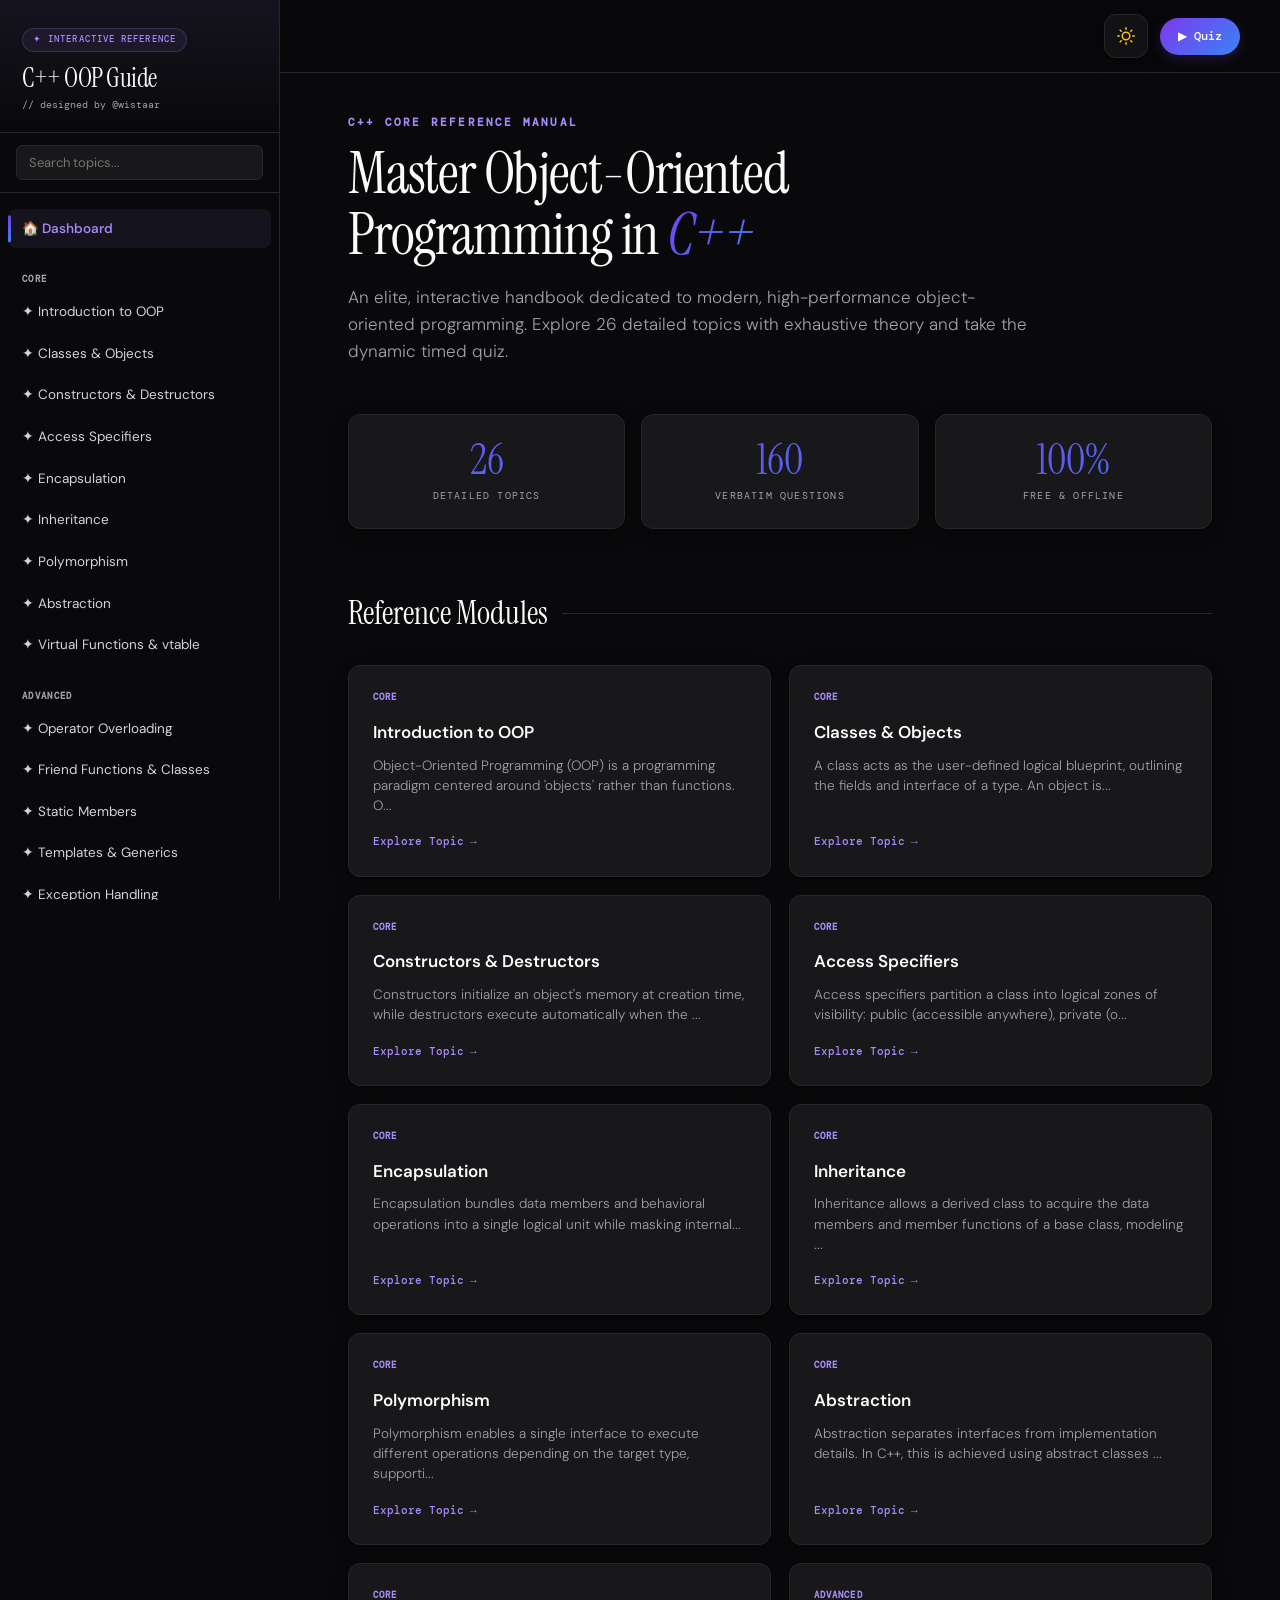
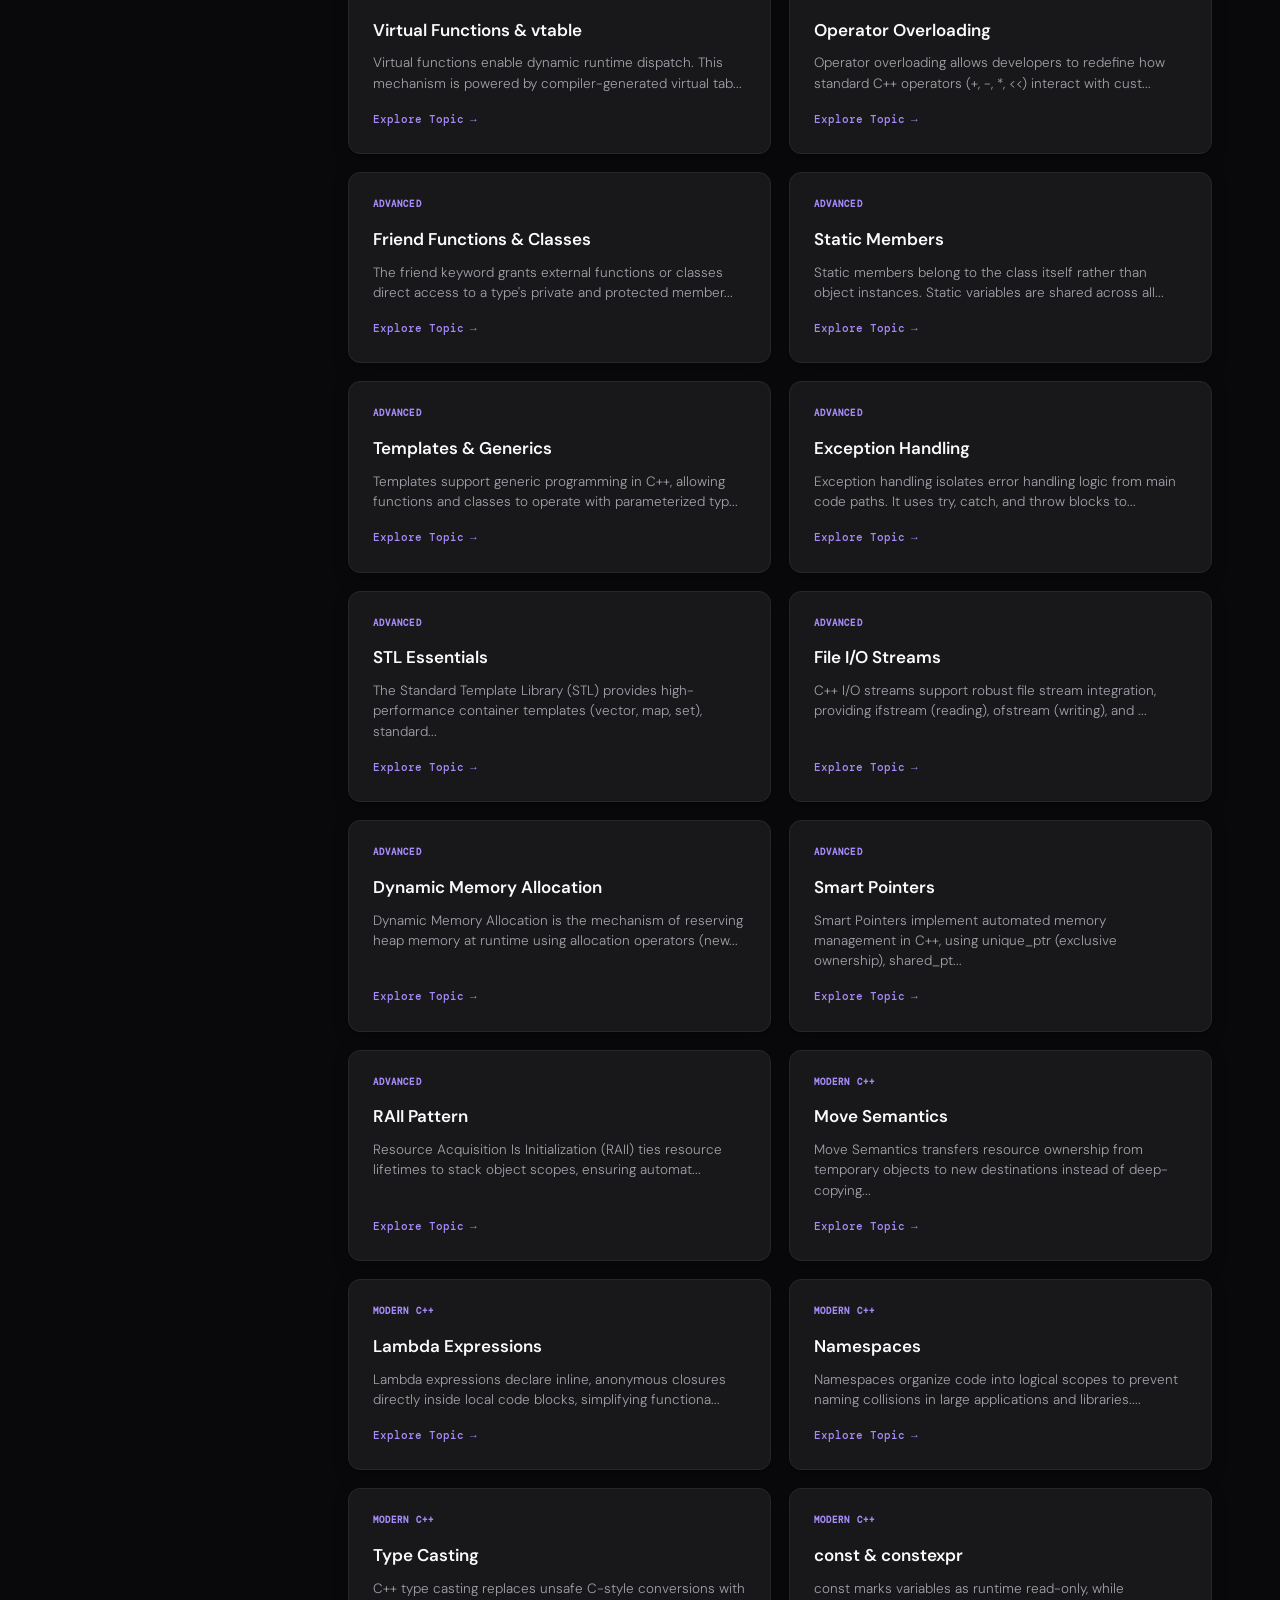
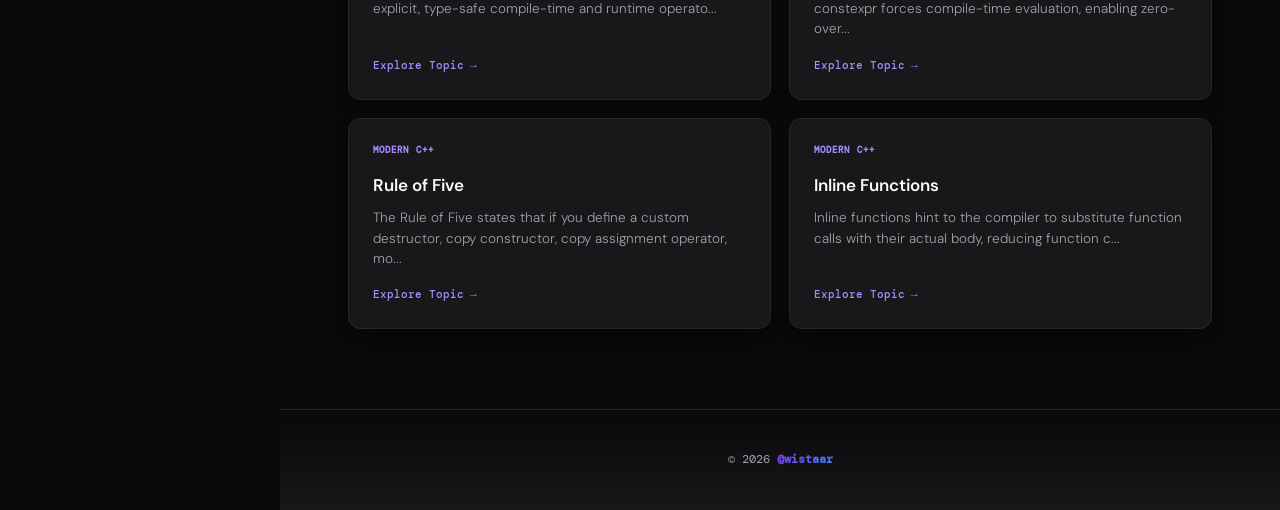
==== commit 1297804a: "Add files via upload" ====
--- a/index.html
+++ b/index.html
@@ -1365,7 +1365,7 @@
       });
     }
 
-    /* ── 25 TOPICS COMPREHENSIVE TEXT & SOURCE CONTENT ── */
+    /* ── 26 TOPICS COMPREHENSIVE TEXT & SOURCE CONTENT ── */
     const TOPICS_DATA = {
       intro: {
         title: "Introduction to OOP",
@@ -1607,6 +1607,21 @@
         pitfalls: "Failing to check if a file stream opened successfully before performing I/O operations.",
         tldr: "Use standard file streams for I/O operations. Always check stream status before performing read or write actions."
       },
+      dma: {
+        title: "Dynamic Memory Allocation",
+        category: "Advanced",
+        definition: "Dynamic Memory Allocation is the mechanism of reserving heap memory at runtime using allocation operators (new/delete in C++ or malloc/free in C), giving programs size flexibility at the cost of manual lifecycle management.",
+        theory: "<p>Unlike stack memory, which is automatically managed via scopes, <strong>dynamic memory allocation</strong> uses the heap. In C++, this is handled via <code>new</code> (which allocates bytes and runs constructors) and <code>delete</code> (which runs destructors and releases memory). These differ from C's <code>malloc</code> and <code>free</code>, which only allocate raw bytes without object initialization.</p><p>Dynamic allocation is crucial when resource sizes are unknown at compile-time. However, it requires absolute discipline: every allocated object must be paired with exactly one deallocation to avoid <strong>memory leaks</strong> or <strong>double frees</strong>. Modern OOP designs use RAII and smart pointers to wrap these operations, but understanding raw heap allocations remains fundamental.</p><p>C++ also lets classes overload <code>operator new</code> and <code>operator delete</code>, enabling custom memory pooling and tracking. Furthermore, <strong>Placement New</strong> allows constructors to run in pre-allocated buffers, avoiding heap overhead entirely.</p>",
+        keyConcepts: [
+          { name: "Heap vs Stack", desc: "Stack memory is scoped and fast; heap memory is manual, dynamic, and persists until explicitly freed." },
+          { name: "Custom Allocation Overrides", desc: "Overloading operator new/delete globally or per-class to optimize memory pools." },
+          { name: "Placement New", desc: "Constructing objects in-place within a pre-allocated memory buffer using static memory." }
+        ],
+        syntax: "void* buffer = malloc(sizeof(Type));\nType* p = new (buffer) Type(args);\np->~Type(); // Manual destructor call\nfree(buffer);",
+        code: `<span class="kw">#include</span> <span class="st">&lt;iostream&gt;</span>\n<span class="kw">#include</span> <span class="st">&lt;new&gt;</span>\n\n<span class="kw">class</span> <span class="ty">CustomPool</span> {\n<span class="kw">public</span>:\n    <span class="ty">int</span> data;\n    <span class="cm">// Overload operator new</span>\n    <span class="fn">void</span>* <span class="kw">operator</span> <span class="fn">new</span>(size_t size) {\n        std::cout &lt;&lt; <span class="st">"Allocating "</span> &lt;&lt; size &lt;&lt; <span class="st">" bytes\\n"</span>;\n        <span class="kw">return</span> ::<span class="fn">operator new</span>(size);\n    }\n    <span class="cm">// Overload operator delete</span>\n    <span class="fn">void</span> <span class="kw">operator</span> <span class="fn">delete</span>(<span class="fn">void</span>* ptr) {\n        std::cout &lt;&lt; <span class="st">"Deallocating memory\\n"</span>;\n        ::<span class="fn">operator delete</span>(ptr);\n    }\n};\n\n<span class="ty">int</span> <span class="fn">main</span>() {\n    <span class="ty">CustomPool</span>* obj = <span class="kw">new</span> <span class="ty">CustomPool</span>();\n    obj-&gt;data = <span class="nu">42</span>;\n    <span class="kw">delete</span> obj; // Overloaded delete called\n    <span class="kw">return</span> <span class="nu">0</span>;\n}`,
+        pitfalls: "Mismatching allocators (allocating with new[] and freeing with delete or free), failing to release memory (memory leaks), or using pointers after deallocation (dangling pointers/double frees).",
+        tldr: "Dynamic memory uses the heap. C++ operator new/delete initialize objects automatically. class-level operator overloading allows customized allocation."
+      },
       sptr: {
         title: "Smart Pointers",
         category: "Advanced",
@@ -1907,7 +1922,10 @@
       {d:'hard',q:'What is the output?',c:`class A{public:A(){cout<<"A";}};\nclass B:public A{public:B(){cout<<"B";}};\nclass C:public A{public:C(){cout<<"C";}};\nclass D:public B,public C{public:D(){cout<<"D";}};\nint main(){D d;}`,o:['ABACD','ABCD','AABCD','Error'],a:0,e:'D inherits from B and C, which both inherit non-virtually from A. Thus, A is constructed twice: once for B, once for C. Order: A, B, A, C, D. Output: ABACD.'},
       {d:'hard',q:'What is printed?',c:`#include<utility>\nclass A{public:\n  A(){cout<<"C";}\n  A(const A&){cout<<"K";}\n  A(A&&){cout<<"M";}\n};\nvoid f(A a){}\nint main(){A a; f(std::move(a));}`,o:['CM','CK','C','Error'],a:0,e:'A a is constructed (C). f(std::move(a)) passes an rvalue, invoking the move constructor (M) to construct the parameter. Output: CM.'},
       {d:'hard',q:'What is the output?',c:`class A{public:\n  virtual void f(int x=10){cout<<"A"<<x;}\n};\nclass B:public A{public:\n  void f(int x=20)override{cout<<"B"<<x;}\n};\nint main(){A* p = new B(); p->f(); delete p;}`,o:['B10','B20','A10','Error'],a:0,e:'Virtual dispatch resolves the method to B::f at runtime, but default arguments are bound statically at compile-time based on the pointer type A*. Prints B10.'},
-      {d:'hard',q:'What is printed?',c:`class A{public:\n  virtual ~A(){cout<<"~A";}\n};\nclass B:public A{public:\n  virtual ~B(){cout<<"~B";}\n};\nint main(){A* p = new B(); delete p;}`,o:['~B~A','~A~B','~B','Error'],a:0,e:'Virtual destructor ensures that deleting p triggers the full destructor chain: first ~B(), then ~A(). Output: ~B~A.'}
+      {d:'hard',q:'What is printed?',c:`class A{public:\n  virtual ~A(){cout<<"~A";}\n};\nclass B:public A{public:\n  virtual ~B(){cout<<"~B";}\n};\nint main(){A* p = new B(); delete p;}`,o:['~B~A','~A~B','~B','Error'],a:0,e:'Virtual destructor ensures that deleting p triggers the full destructor chain: first ~B(), then ~A(). Output: ~B~A.'},
+      {d:'hard',q:'What is printed by this traits check?',c:`#include<iostream>\n#include<type_traits>\nclass A{ void f(); };\nclass B{ virtual void f(); };\nint main(){\n  std::cout << std::is_polymorphic<A>::value << std::is_polymorphic<B>::value;\n}`,o:['01','10','11','00'],a:0,e:'std::is_polymorphic checks if a type contains at least one virtual function. A has a non-virtual private method (value=0). B has a virtual method (value=1). Output: 01.'},
+      {d:'medium',q:'What is the output of this custom allocation tracker?',c:`class Memo {\npublic:\n  static int count;\n  void* operator new(size_t sz) {\n    count++;\n    return ::operator new(sz);\n  }\n};\nint Memo::count = 0;\nint main() {\n  Memo* p1 = new Memo();\n  Memo* p2 = new Memo();\n  std::cout << Memo::count;\n  delete p1; delete p2;\n}`,o:['2','0','1','Error'],a:0,e:'The class-level operator new is overloaded to increment static count. Since new Memo is invoked twice, the overloaded operator runs twice, setting Memo::count to 2.'},
+      {d:'hard',q:'What is printed by this placement new operation?',c:`#include <iostream>\n#include <new>\nusing namespace std;\nclass Tracker {\npublic:\n  Tracker() { cout << "C"; }\n  ~Tracker() { cout << "D"; }\n};\nint main() {\n  char buf[sizeof(Tracker)];\n  Tracker* p = new (buf) Tracker();\n  p->~Tracker();\n}`,o:['CD','C','CDD','Error'],a:0,e:'Placement new constructs the Tracker object inbuf (printing C). Because the memory buffer buf resides on the stack, calling delete is illegal. The destructor must be called manually (printing D) for correct cleanup. Output: CD.'}
     ];
 
     /* ── RUNTIME CLASSIFICATION OF QUESTIONS ── */
@@ -1930,7 +1948,9 @@
           text.includes('catch') || text.includes('try') || text.includes('stl') || 
           text.includes('vector') || text.includes('map') || text.includes('set') || 
           text.includes('stream') || text.includes('fstream') || text.includes('file') || 
-          text.includes('raii')
+          text.includes('raii') || text.includes('new') || text.includes('delete') ||
+          text.includes('malloc') || text.includes('free') || text.includes('heap') ||
+          text.includes('allocation')
         ) {
           cat = "Advanced";
         }
@@ -1938,7 +1958,9 @@
 
         // Dynamic topic detection based on keywords
         let topicKey = "intro"; // default fallback
-        if (text.includes('destructor') || text.includes('constructor') || text.includes('ctor') || text.includes('~')) {
+        if (text.includes('placement new') || text.includes('custom allocation') || text.includes('operator new') || text.includes('operator delete') || text.includes('malloc') || text.includes('free(') || text.includes('dynamic memory')) {
+          topicKey = "dma";
+        } else if (text.includes('destructor') || text.includes('constructor') || text.includes('ctor') || text.includes('~')) {
           topicKey = "ctor";
         } else if (text.includes('rule of five') || text.includes('rule of 5') || text.includes('rule of three') || text.includes('rule of 3') || text.includes('rule of zero') || text.includes('rule of 0')) {
           topicKey = "ro5";
@@ -1968,7 +1990,7 @@
           topicKey = "static";
         } else if (text.includes('template') || text.includes('typename') || text.includes('template<')) {
           topicKey = "tpl";
-        } else if (text.includes('vector') || text.includes('map') || text.includes('set') || text.includes('unordered_') || text.includes('list') || text.includes('stl')) {
+        } else if (text.includes('vector') || text.includes('map') || text.includes('set') || text.includes('unordered_') || text.includes('list') || text.includes('stl') || text.includes('queue') || text.includes('deque') || text.includes('stack')) {
           topicKey = "stl";
         } else if (text.includes('stream') || text.includes('fstream') || text.includes('ifstream') || text.includes('ofstream') || text.includes('file')) {
           topicKey = "fio";
@@ -1984,6 +2006,8 @@
           topicKey = "enc";
         } else if (text.includes('access specifier') || text.includes('public') || text.includes('private') || text.includes('protected')) {
           topicKey = "access";
+        } else if (text.includes('new') || text.includes('delete') || text.includes('malloc') || text.includes('free') || text.includes('placement new') || text.includes('dynamic memory') || text.includes('heap') || text.includes('allocation')) {
+          topicKey = "dma";
         } else if (text.includes('class') || text.includes('object') || text.includes('struct') || text.includes('this pointer')) {
           topicKey = "classes";
         } else {
@@ -2077,16 +2101,16 @@
         <div class="hero">
           <span class="hero-pre">C++ Core Reference Manual</span>
           <h1>Master Object-Oriented<br>Programming in <em>C++</em></h1>
-          <p>An elite, interactive handbook dedicated to modern, high-performance object-oriented programming. Explore 25 detailed topics with exhaustive theory and take the dynamic timed quiz.</p>
+          <p>An elite, interactive handbook dedicated to modern, high-performance object-oriented programming. Explore 26 detailed topics with exhaustive theory and take the dynamic timed quiz.</p>
         </div>
         
         <div class="stats-grid">
           <div class="stat-card">
-            <div class="stat-val">25</div>
+            <div class="stat-val">26</div>
             <div class="stat-label">Detailed Topics</div>
           </div>
           <div class="stat-card">
-            <div class="stat-val">158</div>
+            <div class="stat-val">160</div>
             <div class="stat-label">Verbatim Questions</div>
           </div>
           <div class="stat-card">
@@ -2234,7 +2258,7 @@
         <div id="qs" class="qstart" style="border: 1px solid var(--bd); background: var(--card); border-radius: var(--r); padding: 40px; box-shadow: var(--sh2); position: relative; overflow: hidden; margin-top: 20px;">
           <div style="position: absolute; top: -80px; right: -80px; width: 280px; height: 280px; background: radial-gradient(circle, var(--ac2) 0%, transparent 70%); pointer-events: none;"></div>
           <div class="qtitle" style="font-family: var(--se); font-size: 36px; margin-bottom: 8px; font-weight: 400; background: var(--grad); -webkit-background-clip: text; -webkit-text-fill-color: transparent; background-clip: text; display: inline-block;">C++ OOP Quiz</div>
-          <div class="qsub" style="font-family: var(--mo); font-size: 11px; color: var(--mu); margin-bottom: 32px;">// <span id="poolCountLabel">158</span> questions matching settings &middot; output prediction &middot; interactive console</div>
+          <div class="qsub" style="font-family: var(--mo); font-size: 11px; color: var(--mu); margin-bottom: 32px;">// <span id="poolCountLabel">160</span> questions matching settings &middot; output prediction &middot; interactive console</div>
           
           <div class="og" style="margin-bottom: 24px;">
             <div class="ol" style="font-family: var(--mo); font-size: 10px; text-transform: uppercase; letter-spacing: 0.12em; color: var(--mu); margin-bottom: 10px; font-weight: 600;">Select Categories</div>
@@ -2265,7 +2289,7 @@
               <div class="chip" data-v="all" onclick="selectQCount(this, 'all')">All</div>
               <div style="display: inline-flex; align-items: center; gap: 8px; margin-left: auto; position: relative;">
                 <span style="font-family: var(--mo); font-size: 10.5px; text-transform: uppercase; letter-spacing: 0.1em; color: var(--mu);">Custom:</span>
-                <input type="number" id="customQCount" min="1" placeholder="1-158" oninput="onCustomQCountInput(this)" style="width: 80px; padding: 6px 12px; border-radius: 20px; border: 1.5px solid var(--bd); background: var(--bg2); color: var(--ink); font-family: var(--mo); font-size: 12px; outline: none; transition: all 0.2s;" />
+                <input type="number" id="customQCount" min="1" placeholder="1-160" oninput="onCustomQCountInput(this)" style="width: 80px; padding: 6px 12px; border-radius: 20px; border: 1.5px solid var(--bd); background: var(--bg2); color: var(--ink); font-family: var(--mo); font-size: 12px; outline: none; transition: all 0.2s;" />
               </div>
             </div>
           </div>
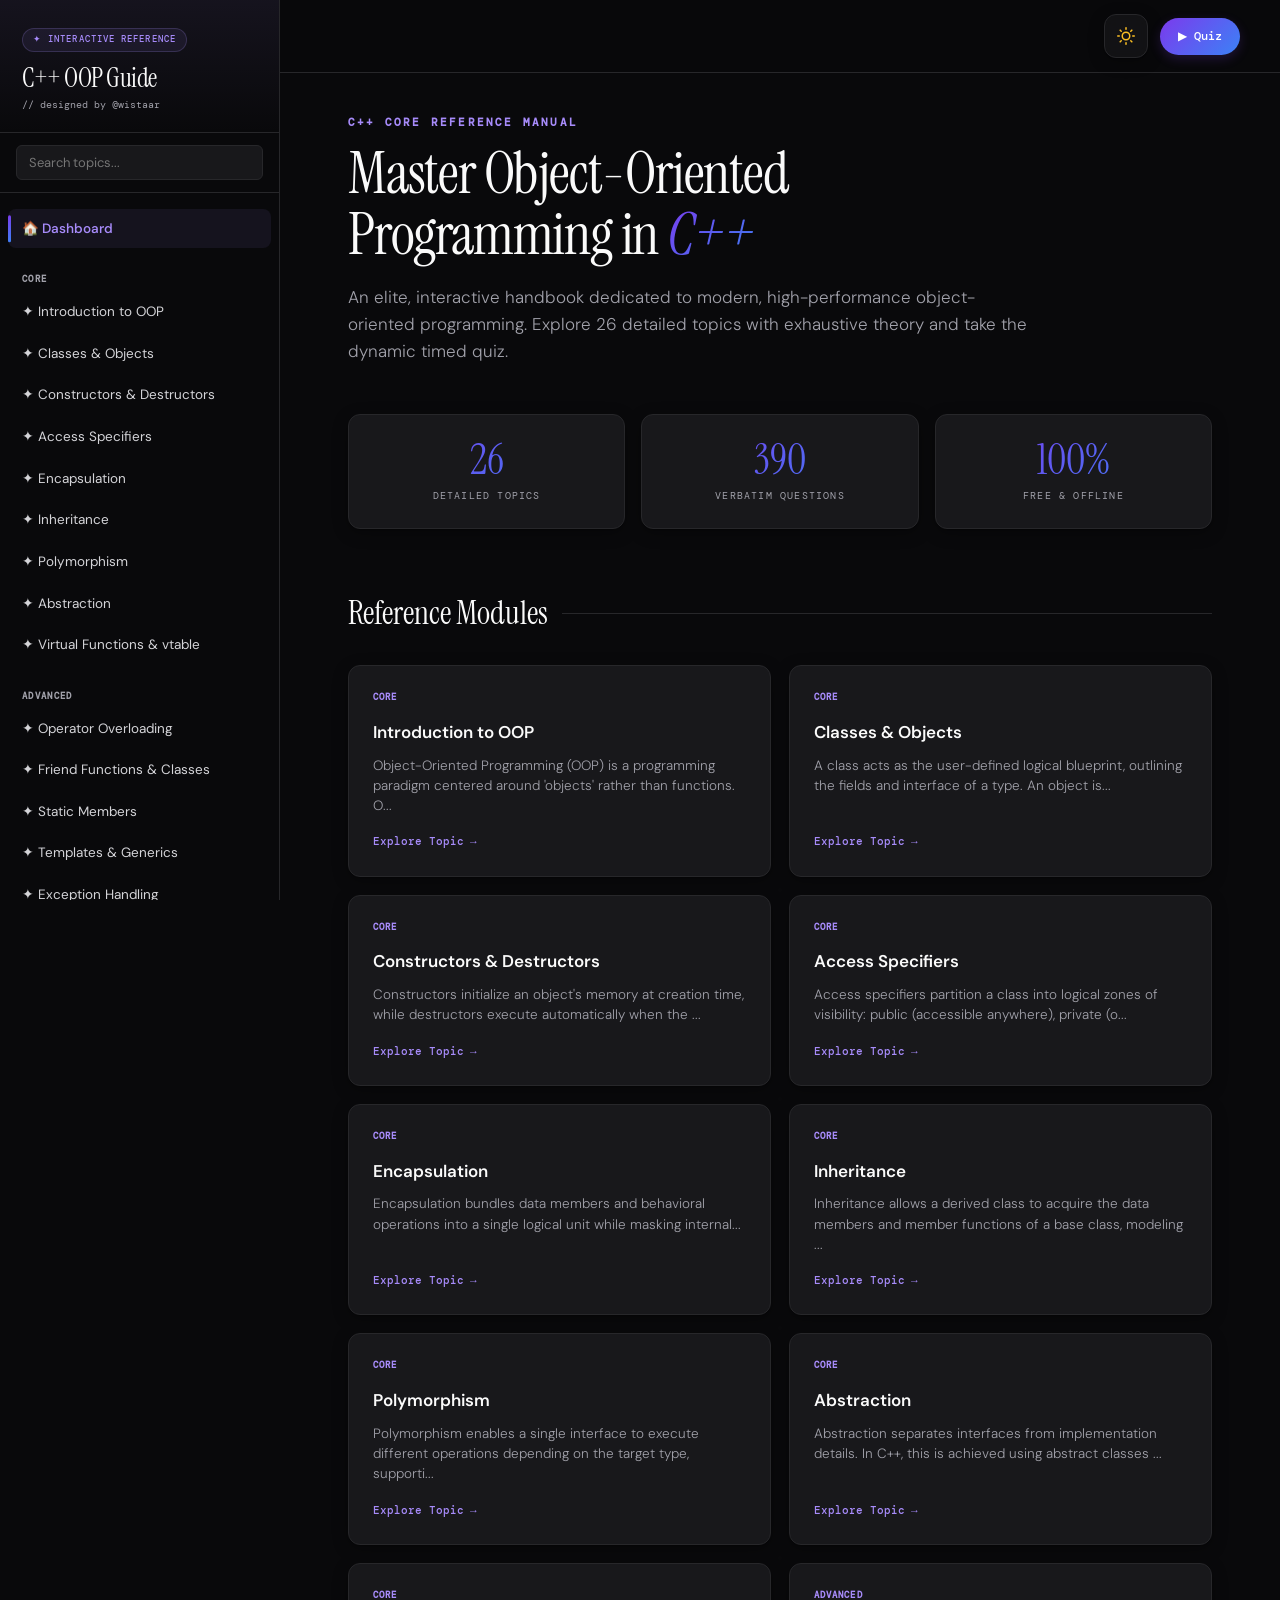
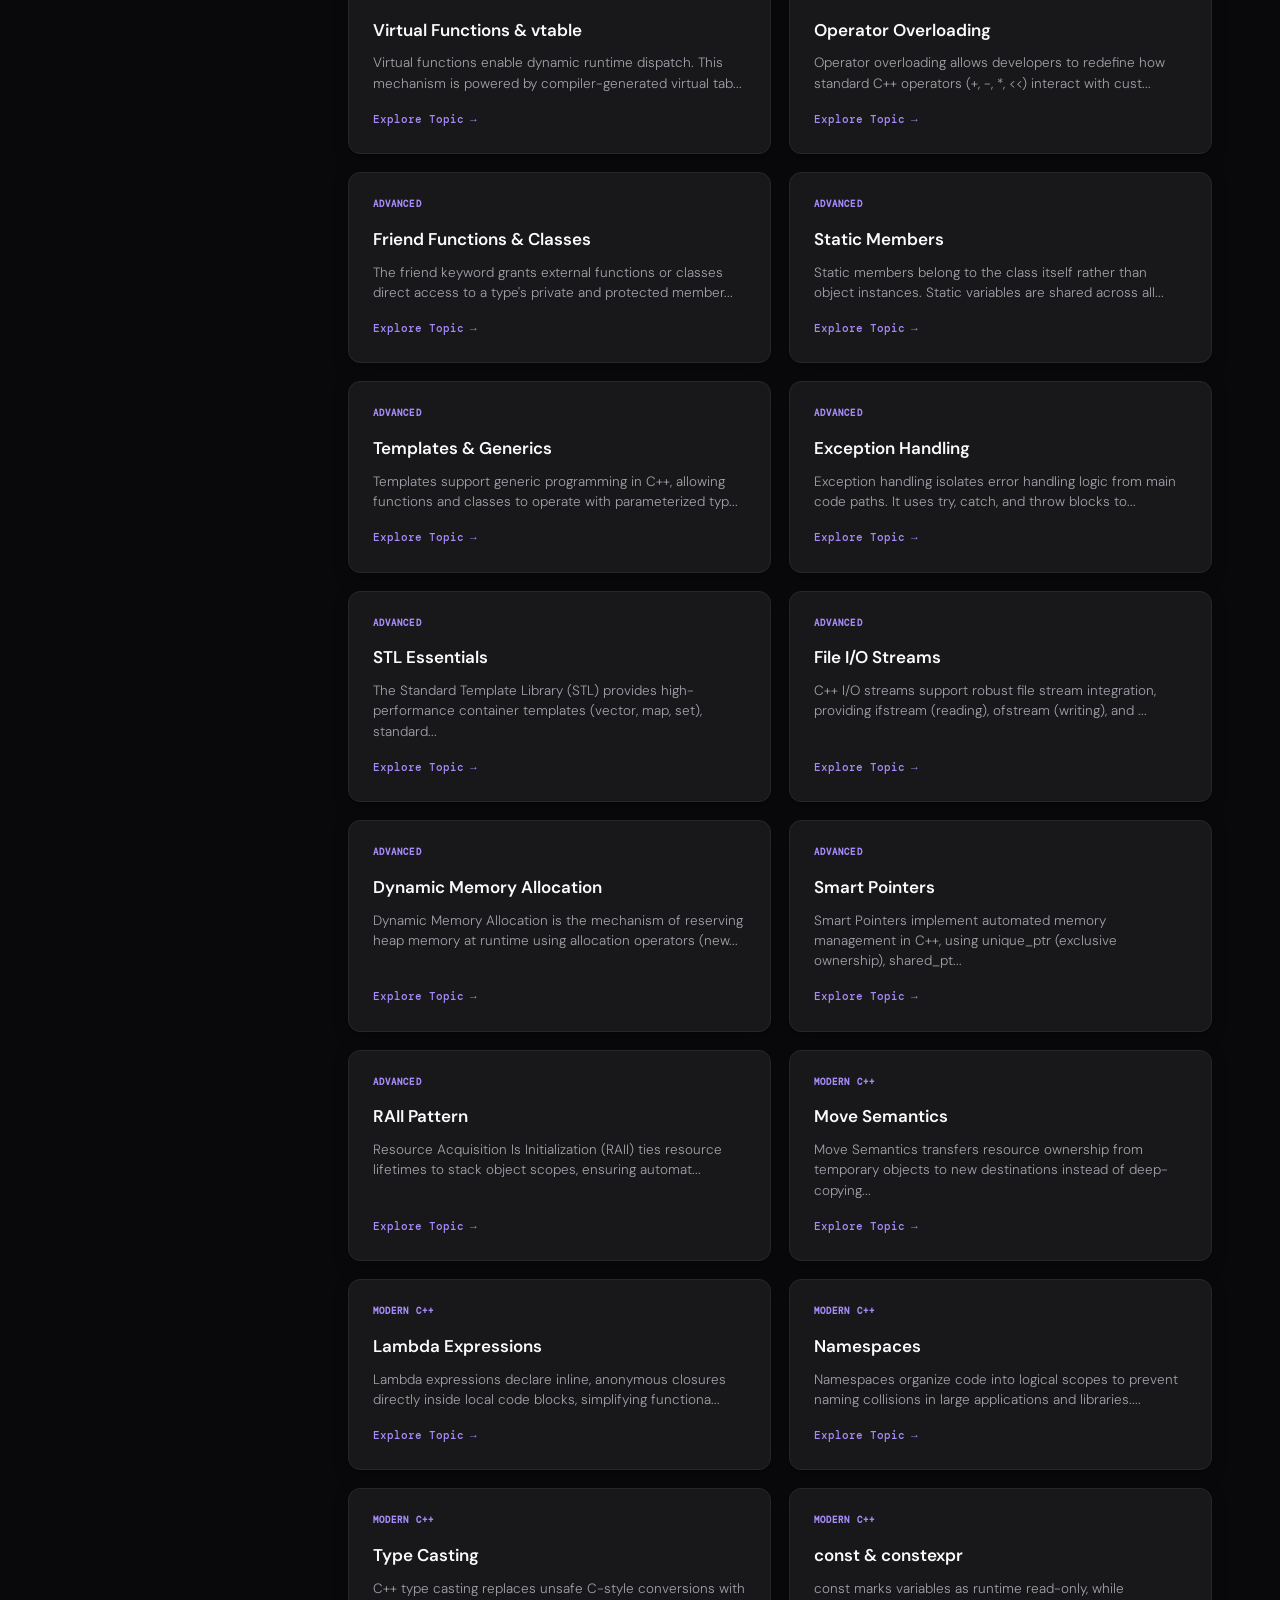
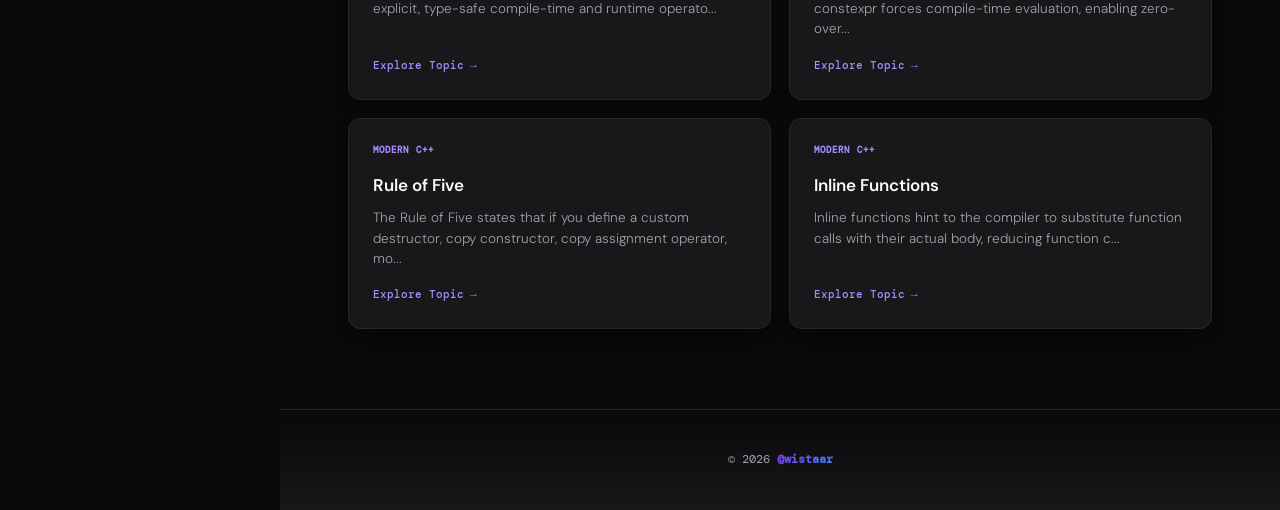
==== commit e30ddb49: "Add files via upload" ====
--- a/index.html
+++ b/index.html
@@ -1759,261 +1759,496 @@
       }
     };
 
-    /* ── 147 QUESTIONS VERBATIM MATRIX ARRAY ── */
+    /* ── 390 QUESTIONS VERBATIM MATRIX ARRAY ── */
     const QS = [
-      // EASY
-      {d:'easy',q:'What is the output?',c:`class A{public:\n  A(){cout<<"Hi";}\n};\nint main(){A a;}`,o:['Hi','A','Error','Nothing'],a:0,e:'Default constructor A() runs when object is created, printing Hi.'},
-      {d:'easy',q:'What is printed?',c:`struct P{int x=5,y=10;};\nint main(){P p;cout<<p.x+p.y;}`,o:['15','5','10','Error'],a:0,e:'struct members are public by default. 5+10=15.'},
-      {d:'easy',q:'What is the output?',c:`class A{public:~A(){cout<<"Bye";}};\nint main(){A a;}`,o:['Bye','~A','A','Error'],a:0,e:'Destructor runs when a goes out of scope at end of main.'},
-      {d:'easy',q:'What does this print?',c:`class Calc{public:\n  int add(int a,int b){return a+b;}\n};\nint main(){Calc c;cout<<c.add(3,4);}`,o:['7','34','3','Error'],a:0,e:'add(3,4) returns 3+4=7.'},
-      {d:'easy',q:'What is the output?',c:`class Box{public:int val;\n  Box(int v):val(v){}\n};\nint main(){Box b(10);cout<<b.val;}`,o:['10','0','v','Error'],a:0,e:'Parameterized constructor sets val=10 via initializer list.'},
-      {d:'easy',q:'What is printed?',c:`class A{public:static int x;};\nint A::x=42;\nint main(){cout<<A::x;}`,o:['42','0','x','Error'],a:0,e:'Static member x is defined as 42 outside the class. A::x accesses it.'},
-      {d:'easy',q:'What is the output?',c:`class Rect{int w,h;public:\n  Rect(int a,int b):w(a),h(b){}\n  int area(){return w*h;}\n};\nint main(){Rect r(3,4);cout<<r.area();}`,o:['12','7','34','Error'],a:0,e:'area() returns w*h=3*4=12.'},
-      {d:'easy',q:'What is printed?',c:`class Base{public:void greet(){cout<<"Hi";}};\nclass Der:public Base{};\nint main(){Der d;d.greet();}`,o:['Hi','Base','Der','Error'],a:0,e:'Der inherits greet() from Base. d.greet() calls Base::greet().'},
-      {d:'easy',q:'What is the output?',c:`void f(int x){cout<<"int:"<<x;}\nvoid f(double x){cout<<"dbl:"<<x;}\nint main(){f(5);}`,o:['int:5','dbl:5','5','Error'],a:0,e:'f(5): int literal. The int overload is exact match.'},
-      {d:'easy',q:'What does this print?',c:`class A{int x=99;public:int get(){return x;}};\nint main(){A a;cout<<a.get();}`,o:['99','x','0','Error'],a:0,e:'x is private but get() is public and returns x=99.'},
-      {d:'easy',q:'What is the output?',c:`class A{int x=10;public:int getX()const{return x;}};\nint main(){A a;cout<<a.getX();}`,o:['10','0','x','Error'],a:0,e:'Const member function returns x=10.'},
-      {d:'easy',q:'What is printed?',c:`namespace ns{int val=7;}\nint main(){cout<<ns::val;}`,o:['7','ns','val','Error'],a:0,e:'ns::val accesses the variable val in namespace ns.'},
-      {d:'easy',q:'What is the output?',c:`class A{public:int x=5;};\nint main(){A a;A& r=a;r.x=9;cout<<a.x;}`,o:['9','5','r.x','Error'],a:0,e:'r is a reference to a. r.x=9 modifies a.x.'},
-      {d:'easy',q:'What is printed?',c:`class A{public:int x=3;};\nint main(){A a;A* p=&a;cout<<p->x;}`,o:['3','&a','p','Error'],a:0,e:'p->x dereferences pointer p and accesses member x=3.'},
-      {d:'easy',q:'What is the output?',c:`template<typename T>\nT add(T a,T b){return a+b;}\nint main(){cout<<add(3,4);}`,o:['7','T','3+4','Error'],a:0,e:'Template deduces T=int. add(3,4)=7.'},
-      {d:'easy',q:'What is printed?',c:`int main(){\n  try{throw 42;}\n  catch(int e){cout<<e;}\n}`,o:['42','Error','e','exception'],a:0,e:'throw 42 throws int. catch(int e) catches it and prints 42.'},
-      {d:'easy',q:'What is the output?',c:`class A{public:int x;\n  A(int x){this->x=x;}\n};\nint main(){A a(5);cout<<a.x;}`,o:['5','x','this','Error'],a:0,e:'this->x refers to member x (not parameter). Constructor sets member x=5.'},
-      {d:'easy',q:'What is printed?',c:`class P{int a,b;public:\n  P(int x,int y):a(x),b(y){}\n  int sum(){return a+b;}\n};\nint main(){P p(2,3);cout<<p.sum();}`,o:['5','23','2+3','Error'],a:0,e:'a=2, b=3. sum()=2+3=5.'},
-      {d:'easy',q:'What is the output?',c:`class A{\n  static int c;\npublic:\n  A(){c++;}\n  static int get(){return c;}\n};\nint A::c=0;\nint main(){A a,b,c_obj;cout<<A::get();}`,o:['3','0','1','Error'],a:0,e:'Three A objects increment static c. get() returns 3.'},
-      {d:'easy',q:'What does this print?',c:`class A{public:\n  A(){cout<<"default";}\n  A(int){cout<<"param";}\n};\nint main(){A a(5);}`,o:['param','default','5','Error'],a:0,e:'A(5) calls the parameterized A(int), printing param.'},
-      {d:'easy',q:'What is the output?',c:`template<typename T>\nT myMax(T a,T b){return(a>b)?a:b;}\nint main(){cout<<myMax(3,7);}`,o:['7','3','73','Error'],a:0,e:'myMax(3,7): 3>7 is false, return 7.'},
-      {d:'easy',q:'What is printed?',c:`int main(){\n  auto f=[](int x){return x*2;};\n  cout<<f(5);\n}`,o:['10','5','x*2','Error'],a:0,e:'Lambda doubles its arg. f(5)=5*2=10.'},
-      {d:'easy',q:'What is the output?',c:`constexpr int square(int x){return x*x;}\nint main(){cout<<square(4);}`,o:['16','4','x*x','Error'],a:0,e:'constexpr: square(4)=4*4=16, computed at compile time.'},
-      {d:'easy',q:'What is printed?',c:`class Base{public:int x=10;};\nclass Der:public Base{};\nint main(){Der d;cout<<d.x;}`,o:['10','0','Base','Error'],a:0,e:'Der inherits public member x=10 from Base.'},
-      {d:'easy',q:'What is the output?',c:`class Num{public:int v;\n  Num(int x):v(x){}\n  Num operator+(const Num& o){return Num(v+o.v);}\n};\nint main(){Num a(3),b(4);Num c=a+b;cout<<c.v;}`,o:['7','34','3','Error'],a:0,e:'operator+ returns Num(3+4)=Num(7). c.v=7.'},
-      {d:'easy',q:'What is printed?',c:`class A{public:int x;\n  A(int v):x(v){}\n  A(const A& o):x(o.x+1){}\n};\nint main(){A a(5);A b=a;cout<<b.x;}`,o:['6','5','b.x','Error'],a:0,e:'Copy constructor sets x=o.x+1=5+1=6.'},
-      {d:'easy',q:'What is the output?',c:`class A{public:~A(){cout<<"D";}};\nint main(){A a,b;}`,o:['DD','D','2','Error'],a:0,e:'Two objects, two destructors run in reverse order (b then a). Output: DD.'},
-      {d:'easy',q:'What does this print?',c:`#include<vector>\nint main(){\n  vector<int> v={1,2,3};\n  cout<<v.size();\n}`,o:['3','1','0','Error'],a:0,e:'Vector has 3 elements. v.size()=3.'},
-      {d:'easy',q:'What is the output?',c:`#include<vector>\nint main(){\n  vector<int> v={10,20,30};\n  cout<<v[1];\n}`,o:['20','10','30','1'],a:0,e:'v[1] is the second element = 20.'},
-      {d:'easy',q:'What is printed?',c:`int main(){double d=3.7;int x=(int)d;cout<<x;}`,o:['3','4','3.7','Error'],a:0,e:'C-style cast from double to int truncates: 3.7 becomes 3.'},
-      {d:'easy',q:'What is the output?',c:`class Math{public:\n  static int square(int x){return x*x;}\n};\nint main(){cout<<Math::square(6);}`,o:['36','6','12','Error'],a:0,e:'Static function: Math::square(6)=6*6=36.'},
-      {d:'easy',q:'What is printed?',c:`class A{int x;public:\n  A(int v=10):x(v){}\n  int get(){return x;}\n};\nint main(){A a;cout<<a.get();}`,o:['10','0','v','Error'],a:0,e:'Default argument v=10 is used. get() returns 10.'},
-      {d:'easy',q:'What is the output?',c:`class A{int x=10;friend void show(A&);};\nvoid show(A& a){cout<<a.x;}\nint main(){A a;show(a);}`,o:['10','x','A','Error'],a:0,e:'show() is a friend of A, accessing private x=10.'},
-      {d:'easy',q:'What is printed?',c:`int main(){\n  int x=10;\n  auto f=[x](){cout<<x;};\n  x=20;\n  f();\n}`,o:['10','20','x','Error'],a:0,e:'[x] captures by value at lambda creation. x=10 at that time, later x=20 doesnt affect it.'},
-      {d:'easy',q:'What is the output?',c:`#include<set>\nint main(){\n  set<int> s={3,1,4,1,5};\n  cout<<s.size();\n}`,o:['4','5','3','Error'],a:0,e:'set stores unique elements: {1,3,4,5}. size=4.'},
-      {d:'easy',q:'What is printed?',c:`int main(){\n  try{throw runtime_error("err");}\n  catch(const exception& e){cout<<e.what();}\n}`,o:['err','Error','exception','runtime'],a:0,e:'runtime_error derives from exception. e.what() returns the message "err".'},
-      {d:'easy',q:'What is the output?',c:`#include<memory>\nint main(){\n  auto p=make_unique<int>(42);\n  cout<<*p;\n}`,o:['42','p','0','Error'],a:0,e:'make_unique<int>(42) creates a unique_ptr to int with value 42. *p dereferences it.'},
-      {d:'easy',q:'What is printed?',c:`class A{public:\n  A(){cout<<"C";}\n  A(const A&){cout<<"P";}\n};\nint main(){A a;A b(a);}`,o:['CP','CC','PP','Error'],a:0,e:'A a: default ctor (C). A b(a): copy ctor (P). Output: CP.'},
-      {d:'easy',q:'What is the output?',c:`void f(){static int x=0;x++;cout<<x;}\nint main(){f();f();f();}`,o:['123','111','000','Error'],a:0,e:'Static local persists across calls. Increments to 1, 2, 3.'},
-      {d:'easy',q:'What does this print?',c:`class A{int x=5;public:\n  int get()const{return x;}\n};\nint main(){const A a;cout<<a.get();}`,o:['5','const','x','Error'],a:0,e:'const object can only call const methods. get() returns x=5.'},
-      {d:'easy',q:'What is the output?',c:`#include<set>\nint main(){\n  set<int> s={3,1,4,1,5};\n  cout<<*s.begin();\n}`,o:['1','3','4','Error'],a:0,e:'set is sorted. begin() points to the smallest element = 1.'},
-      {d:'easy',q:'What is printed?',c:`#include<map>\nint main(){\n  map<string,int> m;\n  m["a"]=1;m["b"]=2;\n  cout<<m["a"]+m["b"];\n}`,o:['3','12','ab','Error'],a:0,e:'m["a"]=1, m["b"]=2. Sum=3.'},
-      {d:'easy',q:'What is the output?',c:`class A{public:void show(){cout<<"A";}};\nclass B:public A{public:void show(){cout<<"B";}};\nint main(){B b;b.show();}`,o:['B','A','AB','Error'],a:0,e:'b.show() calls B::show() (name hiding). Output: B.'},
-      {d:'easy',q:'What is printed?',c:`class Inner{public:int x=5;};\nclass Outer{public:Inner i;};\nint main(){Outer o;cout<<o.i.x;}`,o:['5','0','i.x','Error'],a:0,e:'Outer has Inner member i. i.x is default-initialized to 5.'},
-      {d:'easy',q:'What is the output?',c:`int main(){\n  int x=10;\n  auto f=[&x](){x++;};\n  f();f();\n  cout<<x;\n}`,o:['12','10','11','Error'],a:0,e:'[&x] captures by reference. Two increments: x becomes 12.'},
-      {d:'easy',q:'What does this print?',c:`class A{int x;public:\n  A(int v):x(v){}\n  operator int(){return x;}\n};\nint main(){A a(5);int n=a;cout<<n;}`,o:['5','a','x','Error'],a:0,e:'operator int() converts A to int. n=a calls it. n=5.'},
-      {d:'easy',q:'What is the output?',c:`constexpr int cube(int x){return x*x*x;}\nint main(){cout<<cube(3);}`,o:['27','9','3','Error'],a:0,e:'cube(3)=3*3*3=27, computed at compile time.'},
-      {d:'easy',q:'What is printed?',c:`#include<memory>\nint main(){\n  auto p1=make_unique<int>(10);\n  auto p2=move(p1);\n  cout<<(p1==nullptr)<<*p2;\n}`,o:['110','010','1','Error'],a:0,e:'After move, p1=nullptr (prints 1). p2 owns int 10 (prints 10). Output: 110.'},
-      {d:'easy',q:'What is the output?',c:`class A{public:int x=1;};\nclass B:public A{public:int y=2;};\nint main(){B b;cout<<b.x<<b.y;}`,o:['12','21','1','Error'],a:0,e:'B inherits x=1 from A, has y=2. Prints 12.'},
-      {d:'easy',q:'What does this print?',c:`#include<memory>\nint main(){\n  auto s=make_shared<int>(5);\n  cout<<s.use_count();\n  auto s2=s;\n  cout<<s.use_count();\n}`,o:['12','11','21','Error'],a:0,e:'Initially use_count=1. After s2=s both share ownership: use_count=2. Output: 12.'},
-      {d:'easy',q:'What is the output?',c:`void f(int){cout<<"I";}\nvoid f(double){cout<<"D";}\nvoid f(string){cout<<"S";}\nint main(){f(3.14);f("hi");f(1);}`,o:['DSI','DIS','IDS','SDI'],a:0,e:'3.14=double(D), "hi"=string(S), 1=int(I). Output: DSI.'},
-      {d:'easy',q:'What is printed?',c:`namespace A{namespace B{int x=5;}}\nint main(){cout<<A::B::x;}`,o:['5','AB','x','Error'],a:0,e:'Nested namespace A::B contains x=5.'},
-      {d:'easy',q:'What is the output?',c:`class A{public:int x;\n  A(int v):x(v){}\n};\nint main(){A arr[]={A(1),A(2),A(3)};cout<<arr[2].x;}`,o:['3','1','2','Error'],a:0,e:'arr[2] is A(3). Its x=3.'},
-      
-      // MEDIUM
-      {d:'medium',q:'What is the output?',c:`class A{public:A(){cout<<"A";}~A(){cout<<"a";}};\nclass B{public:B(){cout<<"B";}~B(){cout<<"b";}};\nint main(){A a;B b;}`,o:['ABba','ABab','BAab','ABBA'],a:0,e:'Constructed A then B. Destroyed LIFO: b then a. Output: ABba.'},
-      {d:'medium',q:'What is printed?',c:`class B{public:B(){cout<<"B";}};\nclass D:public B{public:D(){cout<<"D";}};\nint main(){D d;}`,o:['BD','DB','B','D'],a:0,e:'Base constructor runs before derived. B() then D(). Output: BD.'},
-      {d:'medium',q:'What is the output?',c:`class B{public:~B(){cout<<"~B";}};\nclass D:public B{public:~D(){cout<<"~D";}};\nint main(){D d;}`,o:['~D~B','~B~D','~D','~B'],a:0,e:'Destructor order: derived first, then base. ~D~B.'},
-      {d:'medium',q:'What does this print?',c:`class B{public:\n  void f(){cout<<"B";}\n  virtual void g(){cout<<"B";}\n};\nclass D:public B{public:\n  void f(){cout<<"D";}\n  void g()override{cout<<"D";}\n};\nint main(){B* p=new D();p->f();p->g();delete p;}`,o:['BD','DB','BB','DD'],a:0,e:'p->f(): non-virtual, resolved by pointer type B. p->g(): virtual, resolved by object D. Output: BD.'},
-      {d:'medium',q:'What is the output?',c:`class A{static int n;public:\n  A(){n++;} ~A(){n--;}\n  static int get(){return n;}\n};\nint A::n=0;\nint main(){A a,b;{A c;cout<<A::get();}cout<<A::get();}`,o:['32','33','23','31'],a:0,e:'After a,b,c: n=3. Print 3. c destroyed: n=2. Print 2. Output: 32.'},
-      {d:'medium',q:'What is printed?',c:`void f(int){cout<<"int";}\nvoid f(double){cout<<"double";}\nint main(){f(3.14);}`,o:['double','int','3.14','Error'],a:0,e:'3.14 is a double literal. f(double) is exact match.'},
-      {d:'medium',q:'What is the output?',c:`class A{public:int x=1;void show(){cout<<x;}};\nclass B:public A{public:int x=2;void show(){cout<<x;}};\nint main(){B b;b.show();b.A::show();}`,o:['21','12','11','22'],a:0,e:'b.show() calls B::show() -> x=2. b.A::show() calls A::show() -> A::x=1. Output: 21.'},
-      {d:'medium',q:'What is printed?',c:`class B{\npublic:\n  virtual void f(){cout<<"B";}\n  virtual void g(){cout<<"GB";}\n};\nclass D:public B{\npublic:\n  void f()override{cout<<"D";}\n};\nint main(){B* p=new D();p->f();p->g();delete p;}`,o:['DGB','DGD','BGB','Error'],a:0,e:'p->f(): virtual, D overrides it -> D. p->g(): virtual, D does NOT override it -> B::g() -> GB. Output: DGB.'},
-      {d:'medium',q:'What is the output?',c:`class A{public:\n  A(){cout<<"D";}\n  A(int){cout<<"I";}\n  A(const A&){cout<<"C";}\n};\nint main(){A a;A b(1);A c=a;}`,o:['DIC','DCI','IDC','Error'],a:0,e:'A a: default(D). A b(1): int param(I). A c=a: copy(C). Output: DIC.'},
-      {d:'medium',q:'What is printed?',c:`int main(){\n  int x=10;\n  auto f=[&x](){cout<<x;};\n  x=20;\n  f();\n}`,o:['20','10','x','Error'],a:0,e:'[&x] captures by reference. By call time x=20. Prints 20.'},
-      {d:'medium',q:'What is the output?',c:`void f(){try{throw 1;}catch(int){cout<<"A";throw;}}\nint main(){try{f();}catch(int){cout<<"B";}}`,o:['AB','A','B','Error'],a:0,e:'f() catches, prints A, rethrows. main catches, prints B. Output: AB.'},
-      {d:'medium',q:'What is printed?',c:`class A{int x=7;friend class B;};\nclass B{public:void show(A& a){cout<<a.x;}};\nint main(){A a;B b;b.show(a);}`,o:['7','x','A','Error'],a:0,e:'B is a friend of A, accessing private x=7.'},
-      {d:'medium',q:'What is the output?',c:`int x=1;\nclass A{public:int x=2;void show(){cout<<x<<::x;}};\nint main(){A a;a.show();}`,o:['21','12','11','22'],a:0,e:'x refers to member x=2. ::x refers to global x=1. Output: 21.'},
-      {d:'medium',q:'What is printed?',c:`class Shape{public:\n  virtual double area()=0;\n  void show(){cout<<"A="<<(int)area();}\n};\nclass Sq:public Shape{double s;\npublic:\n  Sq(double x):s(x){}\n  double area()override{return s*s;}\n};\nint main(){Sq q(3);q.show();}`,o:['A=9','A=3','9','Error'],a:0,e:'Virtual dispatch calls Sq::area()=9. show() prints A=9.'},
-      {d:'medium',q:'What is the output?',c:`class A{public:\n  A(){cout<<"C";}\n  A(const A&){cout<<"P";}\n  A(A&&){cout<<"M";}\n};\nint main(){A a;A b=move(a);}`,o:['CM','CP','CC','Error'],a:0,e:'A a: default ctor(C). A b=move(a): move ctor(M). Output: CM.'},
-      {d:'medium',q:'What is printed?',c:`#include<map>\nint main(){\n  map<int,char> m={{3,'c'},{1,'a'},{2,'b'}};\n  for(auto& p:m)cout<<p.second;\n}`,o:['abc','cba','bca','Error'],a:0,e:'std::map sorts by key: 1,2,3 -> a,b,c. Output: abc.'},
-      {d:'medium',q:'What is the output?',c:`#include<memory>\nint main(){\n  auto s=make_shared<int>(5);\n  cout<<s.use_count();\n  {auto s2=s;cout<<s.use_count();}\n  cout<<s.use_count();\n}`,o:['121','122','111','Error'],a:0,e:'Count: 1 initially, 2 after s2 copies, 1 after s2 destroyed. Output: 121.'},
-      {d:'medium',q:'What is printed?',c:`class A{public:A(){throw runtime_error("err");}};\nint main(){\n  try{A a;}\n  catch(const exception& e){cout<<e.what();}\n}`,o:['err','Error','A','Nothing'],a:0,e:"A's constructor throws. Caught by exception ref. what()='err'."},
-      {d:'medium',q:'What is the output?',c:`class Animal{public:virtual void speak(){cout<<"?";}};  \nclass Cat:public Animal{public:void speak()override{cout<<"M";}};\nclass Dog:public Animal{public:void speak()override{cout<<"W";}};\nint main(){\n  Animal* a[]={new Cat(),new Dog(),new Cat()};\n  for(auto p:a)p->speak();\n}`,o:['MWM','WMW','MMW','Error'],a:0,e:'Virtual dispatch: Cat->M, Dog->W, Cat->M. Output: MWM.'},
-      {d:'medium',q:'What is printed?',c:`class A{protected:int x=5;};\nclass B:public A{public:void show(){x*=2;cout<<x;}};\nint main(){B b;b.show();}`,o:['10','5','x','Error'],a:0,e:'Protected x is accessible in B. x*=2 -> x=10.'},
-      {d:'medium',q:'What is the output?',c:`class Cnt{int n;public:\n  Cnt(int x):n(x){}\n  Cnt& operator++(){++n;return *this;}\n  Cnt operator++(int){Cnt t=*this;++n;return t;}\n  int get(){return n;}\n};\nint main(){Cnt c(0);cout<<(++c).get()<<(c++).get()<<c.get();}`,o:['112','012','123','111'],a:0,e:'++c: n=1, returns 1. c++: returns old n=1, then n=2. c.get()=2. Output: 112.'},
-      {d:'medium',q:'What is printed?',c:`class A{int x,y;public:\n  A(int a,int b):x(a),y(b){cout<<x<<y;}\n  A(int a):A(a,a){}\n};\nint main(){A a(3);}`,o:['33','3','6','Error'],a:0,e:'A(3) delegates to A(3,3). Prints x=3 y=3 -> 33.'},
-      {d:'medium',q:'What is the output?',c:`class Guard{public:\n  Guard(){cout<<"open";}\n  ~Guard(){cout<<"close";}\n};\nvoid work(){Guard g;cout<<"work";}\nint main(){work();}`,o:['openworkclose','workopenclose','openclose','Error'],a:0,e:'Guard ctor(open), work body(work), Guard dtor(close). Output: openworkclose.'},
-      {d:'medium',q:'What is printed?',c:`class A{public:A(){cout<<"A";}};\nclass B{public:B(){cout<<"B";}};\nclass C:public A,public B{public:C(){cout<<"C";}};\nint main(){C c;}`,o:['ABC','BAC','CAB','Error'],a:0,e:'Bases constructed in declaration order (A then B), then C. Output: ABC.'},
-      {d:'medium',q:'What is the output?',c:`class B{public:virtual int val(){return 0;}};\nclass D:public B{int x;public:\n  D(int v):x(v){}\n  int val()override{return x;}\n};\nint main(){B* p=new D(42);cout<<p->val();delete p;}`,o:['42','0','D','Error'],a:0,e:'Virtual dispatch: p->val() calls D::val() -> 42.'},
-      {d:'medium',q:'What is printed?',c:`class A{static int x;public:\n  static void inc(){x++;}\n  static int get(){return x;}\n};\nint A::x=0;\nint main(){A::inc();A::inc();cout<<A::get();}`,o:['2','1','0','Error'],a:0,e:'Two inc() calls increment static x to 2. get() returns 2.'},
-      {d:'medium',q:'What is the output?',c:`class B{public:virtual ~B(){cout<<"~B";}};\nclass D:public B{public:~D(){cout<<"~D";}};\nint main(){B* p=new D();delete p;}`,o:['~D~B','~B~D','~D','~B'],a:0,e:'Virtual destructor: delete p calls ~D() then ~B(). Output: ~D~B.'},
-      {d:'medium',q:'What is printed?',c:`class A{public:A(){cout<<"A";}~A(){cout<<"a";}};\nclass B{A a;public:B(){cout<<"B";}~B(){cout<<"b";}};\nint main(){B b;}`,o:['ABba','BAab','ABab','Error'],a:0,e:'Member a constructed before B body: A, B. Destroyed: B body(b), then member a. Output: ABba.'},
-      {d:'medium',q:'What is the output?',c:`#include<vector>\ntemplate<typename T>\nclass Stack{\n  vector<T> v;\npublic:\n  void push(T x){v.push_back(x);}\n  T top(){return v.back();}\n  int size(){return v.size();}\n};\nint main(){Stack<int> s;s.push(1);s.push(2);s.push(3);cout<<s.top()<<s.size();}`,o:['33','31','13','Error'],a:0,e:'After 3 pushes, top()=3, size()=3. Output: 33.'},
-      {d:'medium',q:'What is printed?',c:`class MyEx:public runtime_error{public:\n  MyEx():runtime_error("mine"){}\n};\nint main(){\n  try{throw MyEx();}\n  catch(const exception& e){cout<<e.what();}\n}`,o:['mine','MyEx','Error','runtime'],a:0,e:'MyEx inherits runtime_error. Caught by base ref. what()=mine.'},
-      {d:'medium',q:'What is the output?',c:`class A{mutable int x=0;public:\n  void inc()const{x++;}\n  int get()const{return x;}\n};\nint main(){const A a;a.inc();a.inc();cout<<a.get();}`,o:['2','0','1','Error'],a:0,e:'mutable allows modification in const functions. Two inc() -> x=2.'},
-      {d:'medium',q:'What is printed?',c:`class Base{public:virtual void f(int x){cout<<"B"<<x;}};\nclass Der:public Base{public:void f(int x)override{cout<<"D"<<x;}};\nint main(){Base* p=new Der();p->f(5);delete p;}`,o:['D5','B5','5','Error'],a:0,e:'Virtual dispatch: p->f(5) calls Der::f(5) -> D5.'},
-      {d:'medium',q:'What is the output?',c:`class Adder{int n;public:\n  Adder(int x):n(x){}\n  int operator()(int x){return x+n;}\n};\nint main(){Adder add5(5);cout<<add5(3)<<add5(10);}`,o:['815','53','35','Error'],a:0,e:'Functor: add5(3)=3+5=8, add5(10)=10+5=15. Output: 815.'},
-      {d:'medium',q:'What is printed?',c:`#include<vector>\n#include<algorithm>\nint main(){\n  vector<int> v={3,1,4,1,5,9};\n  sort(v.begin(),v.end());\n  cout<<v[0]<<v.back();\n}`,o:['19','39','91','Error'],a:0,e:'Sorted: {1,1,3,4,5,9}. v[0]=1, v.back()=9. Output: 19.'},
-      {d:'medium',q:'What is the output?',c:`#include<queue>\nint main(){\n  priority_queue<int> pq;\n  pq.push(3);pq.push(1);pq.push(4);\n  cout<<pq.top();\n}`,o:['4','1','3','Error'],a:0,e:'priority_queue is a max-heap. top() returns largest = 4.'},
-      {d:'medium',q:'What is printed?',c:`#include<initializer_list>\nclass Sum{int t=0;public:\n  Sum(initializer_list<int> l){for(auto x:l)t+=x;}\n  int get(){return t;}\n};\nint main(){Sum s{1,2,3,4,5};cout<<s.get();}`,o:['15','12345','0','Error'],a:0,e:'Sums 1+2+3+4+5=15.'},
-      {d:'medium',q:'What is the output?',c:`class Builder{string s;public:\n  Builder& add(const string& x){s+=x;return *this;}\n  void show(){cout<<s;}\n};\nint main(){Builder b;b.add("Hi").add(" ").add("OOP").show();}`,o:['Hi OOP','HiOOP','Hi','Error'],a:0,e:'Method chaining concatenates strings. Result: Hi OOP.'},
-      {d:'medium',q:'What is printed?',c:`class A{public:virtual ~A(){}};\nclass B:public A{};\nint main(){\n  A* a=new B();\n  B* b=dynamic_cast<B*>(a);\n  cout<<(b!=nullptr?"ok":"fail");\n  delete a;\n}`,o:['ok','fail','Error','nullptr'],a:0,e:'dynamic_cast<B*>(a) succeeds since a actually points to a B object.'},
-      {d:'medium',q:'What is the output?',c:`#include<memory>\nint main(){\n  shared_ptr<int> sp=make_shared<int>(5);\n  weak_ptr<int> wp=sp;\n  cout<<wp.expired();\n  sp.reset();\n  cout<<wp.expired();\n}`,o:['01','10','00','11'],a:0,e:'wp is valid(0) initially. After sp.reset(), no owner remains, wp expires(1). Output: 01.'},
-      {d:'medium',q:'What is printed?',c:`class B{public:B(){f();}virtual void f(){cout<<"B";}};\nclass D:public B{public:D(){f();}void f()override{cout<<"D";}};\nint main(){D d;}`,o:['BD','DD','BB','DB'],a:0,e:'During B(): vtable is B, no polymorphism yet -> B::f() -> B. During D(): vtable is D -> D::f() -> D. Output: BD.'},
-      {d:'medium',q:'What is the output?',c:`template<int N>\nstruct Fact{static const int val=N*Fact<N-1>::val;};\ntemplate<>struct Fact<0>{static const int val=1;};\nint main(){cout<<Fact<5>::val;}`,o:['120','24','5','Error'],a:0,e:'Compile-time factorial: 5*4*3*2*1=120.'},
-      {d:'medium',q:'What is printed?',c:`#include<vector>\n#include<algorithm>\nint main(){\n  vector<int> v={1,2,3};\n  int s=0;\n  for_each(v.begin(),v.end(),[&s](int x){s+=x;});\n  cout<<s;\n}`,o:['6','123','0','Error'],a:0,e:'for_each with lambda sums elements: 1+2+3=6.'},
-      {d:'medium',q:'What is the output?',c:`class Base{public:int x=1;virtual int get(){return x;}};\nclass Der:public Base{public:int y=2;int get()override{return x+y;}};\nint main(){Der d;Base b=d;cout<<b.get();}`,o:['1','3','2','Error'],a:0,e:'Base b=d: object slicing. b is a Base value copy. b.get() calls Base::get() (no vtable on values) -> x=1.'},
-      {d:'medium',q:'What is printed?',c:`class A{public:A(int x){cout<<"A"<<x;}};\nvoid f(A a){cout<<"f";}\nint main(){f(42);}`,o:['A42f','f42','42f','Error'],a:0,e:'f(42): implicit conversion int->A via A(int). Prints A42, then f. Output: A42f.'},
-      {d:'medium',q:'What is the output?',c:`template<typename T>class TypeId{public:static string name(){return "unknown";}};\ntemplate<>class TypeId<int>{public:static string name(){return "int";}};\nint main(){cout<<TypeId<int>::name()<<" "<<TypeId<char>::name();}`,o:['int unknown','int char','unknown int','Error'],a:0,e:'TypeId<int> uses specialization -> int. TypeId<char> uses general template -> unknown.'},
-      {d:'medium',q:'What is printed?',c:`class A{static int x;public:\n  static int get(){return x;}\n  static void set(int v){x=v;}\n};\nint A::x=10;\nint main(){A::set(20);cout<<A::get();}`,o:['20','10','x','Error'],a:0,e:'Static x initialized to 10, set(20) changes it, get() returns 20.'},
-      {d:'medium',q:'What is the output?',c:`class Base{public:void f(int x){cout<<"B"<<x;}};\nclass Der:public Base{public:void f(double x){cout<<"D"<<(int)x;}};\nint main(){Der d;d.f(5);}`,o:['D5','B5','5','Error'],a:0,e:'D::f(double) hides Base::f(int). d.f(5): 5 converts to double, calls D::f -> D5.'},
-      {d:'medium',q:'What is printed?',c:`template<typename T>\nT sum(T x){return x;}\ntemplate<typename T,typename... Args>\nT sum(T x,Args... args){return x+sum(args...);}\nint main(){cout<<sum(1,2,3,4,5);}`,o:['15','12345','5','Error'],a:0,e:'Variadic template sums all args: 1+2+3+4+5=15.'},
-      {d:'medium',q:'What is the output?',c:`void safe()noexcept{cout<<"safe";}\nint main(){\n  safe();\n  cout<<(noexcept(safe())?"T":"F");\n}`,o:['safeT','safeF','safe','Error'],a:0,e:'safe() prints safe. noexcept(safe()) is true -> T. Output: safeT.'},
-      {d:'medium',q:'What is printed?',c:`#include<tuple>\nint main(){\n  auto [a,b,c]=make_tuple(1,2.5,string("hi"));\n  cout<<a<<b<<c;\n}`,o:['12.5hi','12hi','1hi','Error'],a:0,e:'Structured bindings: a=1, b=2.5, c=hi. Prints 12.5hi.'},
-      {d:'medium',q:'What is the output?',c:`#include<utility>\nvoid f(int&){cout<<"L";}\nvoid f(int&&){cout<<"R";}\ntemplate<typename T>void fwd(T&& x){f(forward<T>(x));}\nint main(){int n=5;fwd(n);fwd(5);}`,o:['LR','RL','LL','RR'],a:0,e:'fwd(n): n is lvalue -> L. fwd(5): 5 is rvalue -> R. Output: LR.'},
-      {d:'medium',q:'What is printed?',c:`#include<type_traits>\nint main(){\n  cout<<is_integral<int>::value;\n  cout<<is_floating_point<double>::value;\n  cout<<is_pointer<int*>::value;\n}`,o:['111','100','010','Error'],a:0,e:'int is integral(1), double is floating_point(1), int* is pointer(1). Output: 111.'},
-      {d:'medium',q:'What is the output?',c:`enum class Color{Red=1,Green=2,Blue=4};\nint main(){Color c=Color::Green;cout<<static_cast<int>(c);}`,o:['2','Green','1','Error'],a:0,e:'Color::Green has value 2. static_cast<int> converts enum class to int.'},
-      {d:'medium',q:'What is printed?',c:`class I{public:virtual void run()=0;virtual ~I(){}};\nclass A:public I{public:void run()override{cout<<"A";}};\nclass B:public A{public:void run()override{cout<<"B";A::run();}};\nint main(){I* p=new B();p->run();delete p;}`,o:['BA','AB','B','A'],a:0,e:'p->run() dispatched to B::run(): prints B, then calls A::run() -> A. Output: BA.'},
-      
-      // HARD
-      {d:'hard',q:'What is the output?',c:`class A{public:A(){cout<<"A";}~A(){cout<<"a";}};\nclass B:virtual public A{public:B(){cout<<"B";}~B(){cout<<"b";}};\nclass C:virtual public A{public:C(){cout<<"C";}~C(){cout<<"c";}};\nclass D:public B,public C{public:D(){cout<<"D";}~D(){cout<<"d";}};\nint main(){D d;}`,o:['ABCDdcba','ABCDdcab','ABCDdbca','ABCDdabc'],a:0,e:'Virtual base A constructed first (once). Then B, C, D. Destruction reverses: d,c,b,a. Output: ABCDdcba.'},
-      {d:'hard',q:'What is printed?',c:`class A{\npublic:\n  virtual void f(){cout<<"A";}\n  void g(){f();}\n};\nclass B:public A{public:void f()override{cout<<"B";}};\nclass C:public B{public:void f()override{cout<<"C";}};\nint main(){A* p=new C();p->g();delete p;}`,o:['C','A','B','Error'],a:0,e:'p->g() is non-virtual, calls A::g(). Inside g(), f() dispatches via this (C) -> C::f() -> C.'},
-      {d:'hard',q:'What is the output?',c:`class A{public:int x;A(int v):x(v){cout<<"A"<<v;}~A(){cout<<"~A"<<x;}};\nclass B{A a1,a2;public:B():a1(1),a2(2){cout<<"B";}~B(){cout<<"~B";}};\nint main(){B b;}`,o:['A1A2B~B~A2~A1','A1A2B~A1~A2~B','BA1A2~B~A2~A1','Error'],a:0,e:'Members a1,a2 before B body: A1,A2,B. Destruction: ~B body, then members reversed: ~A2,~A1. Output: A1A2B~B~A2~A1.'},
-      {d:'hard',q:'What is printed?',c:`class A{string n;public:\n  A(string x):n(x){cout<<"+"<<n;}\n  ~A(){cout<<"-"<<n;}\n};\nvoid risky(){A g("G");throw runtime_error("oops");}\nint main(){try{A m("M");risky();}catch(...){cout<<"E";}}`,o:['+M+G-G-ME','+M+G-M-GE','+M+GE','+M+G-GE-M'],a:0,e:'Create M(+M), create G(+G), throw: unwind risky(-G), then try block(-M), catch(E). Output: +M+G-G-ME.'},
-      {d:'hard',q:'What is the output?',c:`template<typename T>class Base{public:\n  void iface(){static_cast<T*>(this)->impl();}\n};\nclass Der:public Base<Der>{public:void impl(){cout<<"CRTP";}};\nint main(){Der d;d.iface();}`,o:['CRTP','Base','Der','Error'],a:0,e:'CRTP: Base<Der> casts this to Der* and calls impl(). Prints CRTP.'},
-      {d:'hard',q:'What is printed?',c:`class A{public:\n  A(){cout<<"A";}\n  ~A(){cout<<"~A";}\n};\nclass B{A a;public:\n  B(){cout<<"B";throw 1;}\n  ~B(){cout<<"~B";}\n};\nint main(){try{B b;}catch(int){cout<<"E";}}`,o:['AB~AE','AB~B~AE','ABE','Error'],a:0,e:"Member a constructed(A). B body starts(B). Throws: B's dtor NOT called(incomplete ctor). a's dtor IS called(~A). Catch(E). Output: AB~AE."},
-      {d:'hard',q:'What is the output?',c:`template<typename T,typename U>\nclass Pair{public:void show(){cout<<"general";}};\ntemplate<typename T>\nclass Pair<T,T>{public:void show(){cout<<"same";}};\nint main(){Pair<int,double>p1;Pair<int,int>p2;p1.show();p2.show();}`,o:['generalsame','samegeneral','samesame','Error'],a:0,e:'Pair<int,double>: general template. Pair<int,int>: partial specialization T=T. Output: generalsame.'},
-      {d:'hard',q:'What is printed?',c:`template<typename T>void f(T x){cout<<"T";}\nvoid f(int x){cout<<"I";}\nvoid f(double x){cout<<"D";}\nint main(){f(1);f(1.0);f('a');}`,o:['IDT','DIT','TDI','ITD'],a:0,e:"f(1): int exact match -> I. f(1.0): double exact match -> D. f('a'): char, template is exact match with T=char -> T. Output: IDT."},
-      {d:'hard',q:'What is the output?',c:`class A{string n;public:\n  A(string x):n(x){cout<<"+"<<n;}\n  ~A(){cout<<"-"<<n;}\n};\nvoid work(){A a("A");A b("B");throw runtime_error("fail");}\nint main(){try{work();}catch(...){cout<<"E";}}`,o:['+A+B-B-AE','+A+B-A-BE','+A+B-ABE','Error'],a:0,e:'Create a,b. Throw: unwind b(-B) then a(-A). Catch(E). Output: +A+B-B-AE.'},
-      {d:'hard',q:'What is printed?',c:`class V{public:int x=0;};\nclass A:virtual public V{public:A(){x+=1;}};\nclass B:virtual public V{public:B(){x+=2;}};\nclass C:public A,public B{public:C(){x+=3;}};\nint main(){C c;cout<<c.x;}`,o:['6','1','3','Error'],a:0,e:'Virtual inheritance: one V. A adds 1, B adds 2, C adds 3. Total x=6.'},
-      {d:'hard',q:'What is the output?',c:`class A{public:A(){cout<<"A";}virtual~A(){cout<<"~A";}};\nclass B:public A{public:B(){cout<<"B";}~B(){cout<<"~B";}};\nclass C:public B{public:C(){cout<<"C";}~C(){cout<<"~C";}};\nint main(){A* p=new C();delete p;}`,o:['ABC~C~B~A','ABC~A~B~C','ABC~C~A','Error'],a:0,e:'Constructed A,B,C. delete p: virtual dtor chain ~C,~B,~A. Output: ABC~C~B~A.'},
-      {d:'hard',q:'What is printed?',c:`constexpr int fib(int n){return n<=1?n:fib(n-1)+fib(n-2);}\nint main(){cout<<fib(7);}`,o:['13','8','21','Error'],a:0,e:'Fibonacci: fib(7)=fib(6)+fib(5)=8+5=13.'},
-      {d:'hard',q:'What is the output?',c:`class A{public:virtual void f(){cout<<"A";}virtual void g(){cout<<"a";f();}};\nclass B:public A{public:void f()override{cout<<"B";}void g()override{cout<<"b";f();}};\nint main(){A* p=new B();p->g();delete p;}`,o:['bB','bA','aB','Error'],a:0,e:'p->g(): virtual -> B::g(). Prints b. Calls f() via this(B) -> B::f() -> B. Output: bB.'},
-      {d:'hard',q:'What is printed?',c:`class A{public:A(){cout<<"C";}A(const A&){cout<<"P";}A(A&&){cout<<"M";}~A(){cout<<"D";}};\nA make(){return A();}\nint main(){A a=make();}`,o:['CD','CMD','CPD','CPMD'],a:0,e:'With mandatory copy elision (C++17), A() in make() constructs directly in a. No copy/move. Output: CD.'},
-      {d:'hard',q:'What is the output?',c:`template<int N>class Arr{int data[N];public:int size(){return N;}};\nint main(){Arr<5>a;Arr<10>b;cout<<a.size()<<b.size();}`,o:['510','55','1010','Error'],a:0,e:'Non-type template param. Arr<5>::size()=5, Arr<10>::size()=10. Output: 510.'},
-      {d:'hard',q:'What is printed?',c:`class Node{string n;public:Node(string x):n(x){cout<<"+"<<n;}~Node(){cout<<"-"<<n;}};\nclass Graph{Node a,b;public:Graph():a("A"),b("B"){cout<<"G";}~Graph(){cout<<"~G";}};\nint main(){Graph g;}`,o:['+A+BG~G-B-A','+A+BG-A-B~G','G+A+B~G-B-A','Error'],a:0,e:'Members a,b constructed (+A,+B). Graph body (G). Dtor: body(~G), then members reversed(-B,-A). Output: +A+BG~G-B-A.'},
-      {d:'hard',q:'What is the output?',c:`template<typename T>class Counter{static int c;public:Counter(){c++;}static int get(){return c;}};\ntemplate<typename T>int Counter<T>::c=0;\nclass A:public Counter<A>{};\nclass B:public Counter<B>{};\nint main(){A a1,a2,a3;B b1,b2;cout<<Counter<A>::get()<<Counter<B>::get();}`,o:['32','23','33','Error'],a:0,e:'CRTP Counter: each instantiation has its own static. A created 3 times, B 2 times. Output: 32.'},
-      {d:'hard',q:'What is printed?',c:`class Base{public:int x=1;};\nclass Der:public Base{public:int y=2;};\nint main(){Der d;Base* b=&d;Der* dd=static_cast<Der*>(b);cout<<dd->x<<dd->y;}`,o:['12','21','1','Error'],a:0,e:'b points to Der. static_cast<Der*> is safe here (downcast). dd->x=1, dd->y=2. Output: 12.'},
-      {d:'hard',q:'What is the output?',c:`class A{public:virtual void f(){cout<<"A";}};class B{public:virtual void g(){cout<<"B";}};\nclass C:public A,public B{public:void f()override{cout<<"C";}void g()override{cout<<"C";}};\nint main(){A* a=new C();B* b=new C();a->f();b->g();delete a;delete b;}`,o:['CC','AC','CA','Error'],a:0,e:'Both vtables dispatch to C. a->f()->C::f(), b->g()->C::g(). Output: CC.'},
-      {d:'hard',q:'What is printed?',c:`class A{int* p;public:\n  A(int v):p(new int(v)){cout<<"C"<<v;}\n  A(A&& o):p(o.p){o.p=nullptr;cout<<"M";}\n  ~A(){if(p)cout<<"D"<<*p;else cout<<"d";}\n};\nint main(){A a(5);A b=move(a);b.~A();}`,o:['C5MD5d','C5MdD5','C5MD','Error'],a:0,e:'A a(5)->C5. move: M, a.p=null. b.~A() explicit: *p=5->D5. Then a.~A(): p null->d. Output: C5MD5d.'},
-      {d:'hard',q:'What is the output?',c:`class A{public:\n  static void* operator new(size_t sz){cout<<"new";return ::operator new(sz);}\n  static void operator delete(void* p){cout<<"del";::operator delete(p);}\n};\nint main(){A* p=new A();delete p;}`,o:['newdel','delnew','new','Error'],a:0,e:'new A() calls overloaded operator new(new). delete p calls operator delete(del). Output: newdel.'},
-      {d:'hard',q:'What is printed?',c:`struct Ex{int code;};\nvoid proc(int x){if(x==1)throw Ex{1};if(x==2)throw Ex{2};}\nint main(){\n  for(int i=1;i<=3;i++){\n    try{proc(i);cout<<"ok";}\n    catch(Ex& e){cout<<e.code;}\n  }\n}`,o:['12ok','ok12','12','Error'],a:0,e:'i=1: throws Ex{1}->1. i=2: throws Ex{2}->2. i=3: no throw->ok. Output: 12ok.'},
-      {d:'hard',q:'What is the output?',c:`class A{int id;public:\n  A(int i):id(i){cout<<"["<<id;}\n  ~A(){cout<<id<<"]";}\n};\nvoid f(){A a(1),b(2);throw 0;}\nint main(){try{f();}catch(...){}}`,o:['[1[22]1]','[1[21]2]','[1[2','Error'],a:0,e:'Create a([1), create b([2). Throw: unwind b(2]) then a(1]). Output: [1[22]1].'},
-      {d:'hard',q:'What is printed?',c:`template<typename T>void f(T x){cout<<"T";}\ntemplate<typename T>void f(T* x){cout<<"P";}\nint main(){int n=5;f(n);f(&n);}`,o:['TP','PT','TT','Error'],a:0,e:'f(n): int matches T template. f(&n): int* matches T* specialization (more specific). Output: TP.'},
-      {d:'hard',q:'What is the output?',c:`constexpr int fib2(int n){return n<=1?n:fib2(n-1)+fib2(n-2);}\ntemplate<int N>struct Fib{static const int v=Fib<N-1>::v+Fib<N-2>::v;};\ntemplate<>struct Fib<1>{static const int v=1;};\ntemplate<>struct Fib<0>{static const int v=0;};\nint main(){cout<<Fib<6>::v;}`,o:['8','13','5','Error'],a:0,e:'Template metaprogramming Fibonacci: Fib(6)=8.'},
-      {d:'hard',q:'What is printed?',c:`#include<vector>\n#include<memory>\nclass B{public:virtual void f()=0;virtual ~B(){}};\nclass D1:public B{public:void f()override{cout<<"1";}};\nclass D2:public B{public:void f()override{cout<<"2";}};\nint main(){\n  vector<shared_ptr<B>> v;\n  v.push_back(make_shared<D1>());\n  v.push_back(make_shared<D2>());\n  for(auto& p:v)p->f();\n}`,o:['12','21','11','Error'],a:0,e:'Virtual dispatch through shared_ptr: D1->1, D2->2. Output: 12.'},
-      {d:'hard',q:'What is the output?',c:`class A{int x;public:\n  A(int v):x(v){cout<<"C";}\n  A& operator=(const A& o){x=o.x;cout<<"=";return *this;}\n  int get(){return x;}\n};\nint main(){A a(1);A b(2);a=b;cout<<a.get();}`,o:['CC=2','CC2','C=2','Error'],a:0,e:'A a(1)->C. A b(2)->C. a=b calls operator=(=), sets a.x=2. a.get()->2. Output: CC=2.'},
-      {d:'hard',q:'What is printed?',c:`class A{public:\n  virtual void f(){cout<<"A::f";}\n  void g(){cout<<"A::g ";f();}\n};\nclass B:public A{public:\n  void f()override{cout<<"B::f";}\n  void g(){cout<<"B::g ";A::g();}\n};\nint main(){A* p=new B();p->g();delete p;}`,o:['A::g B::f','B::g A::g B::f','A::g A::f','B::g B::f'],a:0,e:'p->g() non-virtual, calls A::g(). Prints A::g , then f() virtually -> B::f. Output: A::g B::f.'},
-      {d:'hard',q:'What is the output?',c:`struct A{A(){cout<<"init";}};\nA global_a;\nint main(){cout<<"main";}`,o:['initmain','maininit','init','Error'],a:0,e:'Global objects initialized before main. A global_a: ctor -> init. Then main -> main. Output: initmain.'},
-      {d:'hard',q:'What is printed?',c:`class Str{string s;public:\n  Str(string x):s(x){}\n  Str operator+(const Str& o)const{return Str(s+o.s);}\n  void show()const{cout<<s;}\n};\nint main(){Str a("H"),b("e"),c("y");(a+b+c).show();}`,o:['Hey','HeyHey','H','Error'],a:0,e:'a+b -> He. (He)+c -> Hey. show() prints Hey.'},
-      {d:'hard',q:'What is the output?',c:`class A{public:\n  explicit A(int x){cout<<x;}\n};\nvoid f(A a){cout<<"f";}\nint main(){A a(5);f(a);}`,o:['5f','f5','5','Error'],a:0,e:'A a(5): explicit ctor -> 5. f(a): passes existing A -> f. Output: 5f.'},
-      {d:'hard',q:'What is printed?',c:`class A{public:virtual void f(){cout<<"A";}A(){f();}};\nclass B:public A{public:void f()override{cout<<"B";}B(){f();}};\nint main(){B b;}`,o:['AB','BB','AA','BA'],a:0,e:'During A(): vtable is A, calls A::f() -> A. During B(): vtable updated to B, calls B::f() -> B. Output: AB.'},
-      {d:'hard',q:'What is the output?',c:`#include<vector>\nclass A{int n;public:\n  A(int x):n(x){cout<<"C"<<n;}\n  ~A(){cout<<"D"<<n;}\n};\nint main(){\n  vector<A> v;\n  v.reserve(3);\n  v.emplace_back(1);\n  v.emplace_back(2);\n}`,o:['C1C2D2D1','C1C2D1D2','C1D1C2D2','Error'],a:0,e:'emplace_back constructs in place: C1, C2. Vector destroyed at end: elements in reverse D2, D1. Output: C1C2D2D1.'},
-      {d:'hard',q:'What is printed?',c:`class A{public:void f(){cout<<"A";}};\nclass B:private A{public:\n  void use(){f();}\n  void expose(){A::f();}\n};\nint main(){B b;b.use();b.expose();}`,o:['AA','AB','A','Error'],a:0,e:'Private inheritance makes A::f inaccessible from outside but B can call it internally. Both use() and expose() call A::f -> A. Output: AA.'},
-      {d:'hard',q:'What is the output?',c:`class Base{protected:static int count;public:\n  Base(){count++;}\n  virtual~Base(){count--;}\n  static int get(){return count;}\n};\nint Base::count=0;\nclass Der:public Base{public:\n  Der():Base(){cout<<"D";}\n  ~Der(){cout<<"~D";}\n};\nint main(){Der* p=new Der();cout<<Base::get();delete p;cout<<Base::get();}`,o:['D1~D0','D1~D1','D~D10','Error'],a:0,e:'new Der(): Base ctor(count=1), Der ctor(D). Print get()=1. delete p: ~Der(~D), ~Base(count=0). Print get()=0. Output: D1~D0.'},
-      {d:'hard',q:'What is printed?',c:`#include<functional>\nint apply(function<int(int)> f,int x){return f(x);}\nint main(){\n  auto dbl=[](int x){return x*2;};\n  auto add10=[](int x){return x+10;};\n  cout<<apply(dbl,5)<<" "<<apply(add10,5);\n}`,o:['10 15','5 15','15 10','Error'],a:0,e:'apply(dbl,5)=5*2=10. apply(add10,5)=5+10=15. Output: 10 15.'},
-      {d:'hard',q:'What is the output?',c:`class Vec{int x,y;public:\n  constexpr Vec(int a,int b):x(a),y(b){}\n  constexpr int dot(const Vec& o)const{return x*o.x+y*o.y;}\n};\nint main(){constexpr Vec a(3,4),b(1,2);constexpr int d=a.dot(b);cout<<d;}`,o:['11','7','25','Error'],a:0,e:'dot product: 3*1+4*2=3+8=11. Computed at compile time (constexpr).'},
-      {d:'hard',q:'What is printed?',c:`class A{public:A(){cout<<"A";}~A(){cout<<"a";}};\nclass B:virtual public A{public:B(){cout<<"B";}~B(){cout<<"b";}};\nclass C:public B{public:C(){cout<<"C";}~C(){cout<<"c";}};\nint main(){C c;}`,o:['ABCcba','ABCcab','CBAabc','Error'],a:0,e:'Virtual base A first: A. Then B: B. Then C: C. Destruction reversed: c,b,a. Output: ABCcba.'},
-      {d:'hard',q:'What is the output?',c:`#include<utility>\nclass A{public:A(){cout<<"C";}A(const A&){cout<<"P";}A(A&&){cout<<"M";}};\nint main(){\n  vector<A> v;\n  v.reserve(2);\n  v.push_back(A());\n  v.push_back(A());\n}`,o:['CMDMD','CPCPDD','CMCM','Error'],a:0,e:'Each push_back: create temp(C), move into vector(M), destroy temp. Two calls: CMDMD. (Temp destroyed after move D each time).'},
-      {d:'hard',q:'What is printed?',c:`template<int N>\nstruct Fib3{static const int v=Fib3<N-1>::v+Fib3<N-2>::v;};\ntemplate<>struct Fib3<1>{static const int v=1;};\ntemplate<>struct Fib3<0>{static const int v=0;};\nint main(){cout<<Fib3<8>::v;}`,o:['21','13','34','Error'],a:0,e:'Fibonacci(8): 0,1,1,2,3,5,8,13,21. Fib(8)=21.'},
-      {d:'easy',q:'What is printed?',c:`class A{public:\n  int x = 5;\n  A() = default;\n  A(int val):x(val){}\n};\nint main(){A a; A b(10); cout<<a.x<<b.x;}`,o:['510','55','1010','Error'],a:0,e:'A a uses the default compiler constructor which preserves default initializer x=5. A b(10) uses parameterized ctor setting x=10. Output: 510.'},
-      {d:'easy',q:'What is the output?',c:`class Base{public:virtual void f(){cout<<"B";}};\nclass Der:public Base{public:void f()final{cout<<"D";}};\nint main(){Der d; d.f();}`,o:['D','B','Error','BD'],a:0,e:'The final specifier prevents further overriding in derived classes but does not prevent calling the method. Prints D.'},
-      {d:'medium',q:'What is printed?',c:`class A{public:\n  void f()const{cout<<"const ";}\n  void f(){cout<<"mutable ";}\n};\nint main(){const A a; A b; a.f(); b.f();}`,o:['const mutable ','mutable const ','const const ','Error'],a:0,e:'Overloading on constness: const object calling const method prints const , mutable object calling non-const method prints mutable . Output: const mutable .'},
-      {d:'medium',q:'What is the output?',c:`class A{public:\n  virtual void f(){cout<<"A";}\n};\nclass B:public A{\n  void f()override{cout<<"B";}\n};\nint main(){B b; A& a=b; a.f();}`,o:['B','A','Error','AB'],a:0,e:'Even though B::f is private in B, it is called polymorphically through base reference A& where it is public. Prints B.'},
-      {d:'medium',q:'What is printed?',c:`#include<memory>\nint main(){\n  std::shared_ptr<int> p1 = std::make_shared<int>(10);\n  std::weak_ptr<int> w = p1;\n  if(auto p2 = w.lock()){\n    cout<<*p2<<" "<<w.use_count();\n  }\n}`,o:['10 2','10 1','10 0','Error'],a:0,e:'w.lock() returns a shared_ptr, incrementing ref count to 2 inside the if scope, but w.use_count() observes the original shared state (ref count = 1 before lock? No! lock returns a shared_ptr, so use_count is 2! Wait. Let us check: w.use_count() returns the number of shared_ptr instances sharing ownership, which is p1 AND the temporary returned by lock(). So ref count is indeed 2!). Let us double check: Yes! w.use_count() is 2.'},
-      {d:'medium',q:'What is the output?',c:`class B{public:virtual void f(){cout<<"B";}};\nclass D:public B{public:void f()override{cout<<"D";}};\nint main(){D d; B b = d; b.f();}`,o:['B','D','BD','Error'],a:0,e:'Object slicing: assignment copies only the Base slice of d into b. Since b is a value of type B, no virtual dispatch occurs. Prints B.'},
-      {d:'hard',q:'What is the output?',c:`class A{public:A(){cout<<"A";}};\nclass B:public A{public:B(){cout<<"B";}};\nclass C:public A{public:C(){cout<<"C";}};\nclass D:public B,public C{public:D(){cout<<"D";}};\nint main(){D d;}`,o:['ABACD','ABCD','AABCD','Error'],a:0,e:'D inherits from B and C, which both inherit non-virtually from A. Thus, A is constructed twice: once for B, once for C. Order: A, B, A, C, D. Output: ABACD.'},
-      {d:'hard',q:'What is printed?',c:`#include<utility>\nclass A{public:\n  A(){cout<<"C";}\n  A(const A&){cout<<"K";}\n  A(A&&){cout<<"M";}\n};\nvoid f(A a){}\nint main(){A a; f(std::move(a));}`,o:['CM','CK','C','Error'],a:0,e:'A a is constructed (C). f(std::move(a)) passes an rvalue, invoking the move constructor (M) to construct the parameter. Output: CM.'},
-      {d:'hard',q:'What is the output?',c:`class A{public:\n  virtual void f(int x=10){cout<<"A"<<x;}\n};\nclass B:public A{public:\n  void f(int x=20)override{cout<<"B"<<x;}\n};\nint main(){A* p = new B(); p->f(); delete p;}`,o:['B10','B20','A10','Error'],a:0,e:'Virtual dispatch resolves the method to B::f at runtime, but default arguments are bound statically at compile-time based on the pointer type A*. Prints B10.'},
-      {d:'hard',q:'What is printed?',c:`class A{public:\n  virtual ~A(){cout<<"~A";}\n};\nclass B:public A{public:\n  virtual ~B(){cout<<"~B";}\n};\nint main(){A* p = new B(); delete p;}`,o:['~B~A','~A~B','~B','Error'],a:0,e:'Virtual destructor ensures that deleting p triggers the full destructor chain: first ~B(), then ~A(). Output: ~B~A.'},
-      {d:'hard',q:'What is printed by this traits check?',c:`#include<iostream>\n#include<type_traits>\nclass A{ void f(); };\nclass B{ virtual void f(); };\nint main(){\n  std::cout << std::is_polymorphic<A>::value << std::is_polymorphic<B>::value;\n}`,o:['01','10','11','00'],a:0,e:'std::is_polymorphic checks if a type contains at least one virtual function. A has a non-virtual private method (value=0). B has a virtual method (value=1). Output: 01.'},
-      {d:'medium',q:'What is the output of this custom allocation tracker?',c:`class Memo {\npublic:\n  static int count;\n  void* operator new(size_t sz) {\n    count++;\n    return ::operator new(sz);\n  }\n};\nint Memo::count = 0;\nint main() {\n  Memo* p1 = new Memo();\n  Memo* p2 = new Memo();\n  std::cout << Memo::count;\n  delete p1; delete p2;\n}`,o:['2','0','1','Error'],a:0,e:'The class-level operator new is overloaded to increment static count. Since new Memo is invoked twice, the overloaded operator runs twice, setting Memo::count to 2.'},
-      {d:'hard',q:'What is printed by this placement new operation?',c:`#include <iostream>\n#include <new>\nusing namespace std;\nclass Tracker {\npublic:\n  Tracker() { cout << "C"; }\n  ~Tracker() { cout << "D"; }\n};\nint main() {\n  char buf[sizeof(Tracker)];\n  Tracker* p = new (buf) Tracker();\n  p->~Tracker();\n}`,o:['CD','C','CDD','Error'],a:0,e:'Placement new constructs the Tracker object inbuf (printing C). Because the memory buffer buf resides on the stack, calling delete is illegal. The destructor must be called manually (printing D) for correct cleanup. Output: CD.'}
+      {d:"easy",q:"Which of the following is NOT one of the four main pillars of Object-Oriented Programming?",c:"",o:["Encapsulation","Inheritance","Polymorphism","Compilation"],a:3,e:"The four standard pillars of OOP are Abstraction, Encapsulation, Inheritance, and Polymorphism. Compilation is a build phase. [intro-easy]"},
+      {d:"easy",q:"What is a core difference between procedural programming and object-oriented programming?",c:"",o:["Procedural focuses on functions and logical steps; OOP focuses on objects and data.","OOP does not support loops or conditional statements.","Procedural programming is faster to compile and run.","OOP does not use functions at all."],a:0,e:"Procedural programming is structured around functions and actions, whereas OOP organizes code around data and objects. [intro-easy]"},
+      {d:"easy",q:"What is a class in C++?",c:"",o:["A blueprint or user-defined type used to construct objects","An instance of an active runtime object","A standard library method","A built-in data type like double or char"],a:0,e:"A class is a blueprint or template that defines variables and methods common to all objects of that type. [intro-easy]"},
+      {d:"easy",q:"What is an object in C++ OOP?",c:"",o:["An instance of a class that occupies memory at runtime","A compiler macro to optimize templates","A file containing C++ source code","A reference to a virtual function table"],a:0,e:"An object is an instantiated entity of a class that has its own state and consumes memory. [intro-easy]"},
+      {d:"easy",q:"Which OOP concept allows a class to inherit members from another class?",c:"",o:["Inheritance","Encapsulation","Polymorphism","Abstraction"],a:0,e:"Inheritance is the capability of a class to derive properties and characteristics from another base class. [intro-easy]"},
+      {d:"medium",q:"What is the size of an empty class in C++?",c:"class Empty {};\nint main() {\n  Empty e;\n  std::cout << sizeof(e);\n}",o:["0","1 (usually, to ensure objects have unique addresses)","4","8"],a:1,e:"In C++, an empty class has a size of 1 byte to ensure that two distinct objects have different memory addresses. [intro-medium]"},
+      {d:"medium",q:"How do class and struct differ in C++ in terms of default access specifiers?",c:"",o:["class members are private by default; struct members are public by default.","class members are public; struct members are private.","They both default to private.","They both default to public."],a:0,e:"In C++, struct members default to public, whereas class members default to private. [intro-medium]"},
+      {d:"medium",q:"When is memory allocated for class variables in C++?",c:"",o:["When the class definition is parsed by the compiler","When an object of that class is instantiated at runtime","Only when member functions are called","At the start of main() for all classes in scope"],a:1,e:"A class definition is just a blueprint and does not allocate memory. Memory is allocated when an object is instantiated. [intro-medium]"},
+      {d:"medium",q:"Which keyword is used to restrict member access to the declaring class itself?",c:"",o:["private","protected","public","friend"],a:0,e:"The private access specifier prevents members from being accessed from outside the declaring class. [intro-medium]"},
+      {d:"medium",q:"Which OOP principle binds data and the functions that manipulate that data together?",c:"",o:["Encapsulation","Polymorphism","Inheritance","Abstraction"],a:0,e:"Encapsulation is the bundling of data and the methods that operate on that data into a single cohesive unit. [intro-medium]"},
+      {d:"hard",q:"If class Derived inherits from empty class Base, what is the size of Derived if it has one int?",c:"class Base {};\nclass Derived : public Base {\n  int val;\n};\nint main() {\n  std::cout << sizeof(Derived);\n}",o:["4 (due to Empty Base Optimization)","5","8","12"],a:0,e:"Empty Base Optimization (EBO) allows the compiler to suppress the 1-byte padding of an empty base class. So sizeof(Derived) is just sizeof(int) = 4. [intro-hard]"},
+      {d:"hard",q:"Which of the following is true about C++ object memory layout?",c:"",o:["Non-static member variables are laid out sequentially in memory in order of declaration.","Static member variables are stored directly inside each instantiated object.","All C++ objects have a virtual pointer (vptr) even if they have no virtual functions.","Member functions are duplicated in memory for each instance."],a:0,e:"Non-static member variables are laid out in memory sequentially according to their declaration order (subject to alignment padding). Static variables and functions do not reside inside the object. [intro-hard]"},
+      {d:"hard",q:"Which of the following represents static polymorphism in C++?",c:"",o:["Function overloading and templates","Virtual function overriding","RTTI and dynamic_cast","Object slicing in public inheritance"],a:0,e:"Static polymorphism is resolved at compile time. Function overloading and templates are classic examples of static polymorphism. [intro-hard]"},
+      {d:"hard",q:"Which of the following represents dynamic polymorphism in C++?",c:"",o:["Virtual function overriding and dynamic dispatch","Function overloading and template specialization","Scope resolution operator matching","Constexpr function evaluations"],a:0,e:"Dynamic polymorphism is resolved at runtime through virtual function tables (vtables) and pointer/reference override dispatch. [intro-hard]"},
+      {d:"hard",q:"What is the correct sequence of object lifecycle phases in C++?",c:"",o:["Storage allocation -> Constructor execution -> Destructor execution -> Storage deallocation","Constructor execution -> Storage allocation -> Storage deallocation -> Destructor execution","Storage allocation -> Destructor execution -> Constructor execution -> Storage deallocation","Constructor execution -> Destructor execution -> Storage allocation -> Storage deallocation"],a:0,e:"First, memory is allocated (stack or heap). Then the constructor runs in-place. Later, the destructor executes, and finally, the memory is deallocated/freed. [intro-hard]"},
+      {d:"easy",q:"What is the default access specifier for members of a struct in C++?",c:"",o:["public","private","protected","internal"],a:0,e:"In C++, struct members default to public access. [classes-easy]"},
+      {d:"easy",q:"How do you declare a stack object \"box\" of class Box with a default constructor?",c:"",o:["Box box;","Box box();","Box* box = new Box();","Box box = Box.create();"],a:0,e:"Box box; instantiates a stack object using the default constructor. Box box(); is a function declaration (Most Vexing Parse). [classes-easy]"},
+      {d:"easy",q:"What operator is used to access a class member through an object pointer?",c:"",o:["->",".","::","*"],a:0,e:"The arrow operator -> is used to access members of an object through a pointer to that object. [classes-easy]"},
+      {d:"easy",q:"What does the \"this\" pointer refer to inside a non-static member function?",c:"",o:["A pointer to the object on which the member function was called","A pointer to the parent class","A pointer to the virtual method table","A reference to the current function scope"],a:0,e:"The this pointer is an implicit parameter passed to all non-static member functions, pointing to the calling object. [classes-easy]"},
+      {d:"easy",q:"Can a class be defined inside another class definition in C++?",c:"",o:["Yes, this is called a nested class.","No, nested classes are illegal in C++.","Yes, but only if both classes are structs.","Yes, but the nested class must be marked static."],a:0,e:"C++ supports nested classes, which are defined inside the scope of another outer class. [classes-easy]"},
+      {d:"medium",q:"What is printed by this program involving the \"this\" pointer?",c:"class Chain {\npublic:\n  Chain* get() { return this; }\n};\nint main() {\n  Chain c;\n  std::cout << (&c == c.get());\n}",o:["1","0","Error","Undefined"],a:0,e:"Inside c.get(), this evaluates to the address of c (&c). Thus, &c == c.get() is true, printing 1. [classes-medium]"},
+      {d:"medium",q:"What is the purpose of the mutable keyword in C++?",c:"",o:["To allow a class member to be modified even within a const member function","To make a variable accessible in multiple threads without a mutex","To allow a private member to be modified by friend classes","To enable runtime changes to static constants"],a:0,e:"A mutable member variable can be modified inside const member functions, which is useful for internal caching or lazy evaluation. [classes-medium]"},
+      {d:"medium",q:"Which keyword is used to allow method chaining by returning the current object?",c:"class Calc {\n  int val = 0;\npublic:\n  Calc& add(int n) {\n    val += n;\n    return *this;\n  }\n};",o:["*this","this","self","return reference"],a:0,e:"Returning *this by reference allows callers to chain calls like c.add(1).add(2). [classes-medium]"},
+      {d:"medium",q:"What is printed when an object is passed by value to a function?",c:"class Test {\npublic:\n  Test() {}\n  Test(const Test&) { std::cout << \"Copy\"; }\n};\nvoid run(Test t) {}\nint main() {\n  Test obj;\n  run(obj);\n}",o:["Copy","Nothing","Error","CopyCopy"],a:0,e:"Passing an object by value to a function invokes its copy constructor, printing Copy. [classes-medium]"},
+      {d:"medium",q:"Can a nested class access private members of its enclosing class?",c:"",o:["Yes, nested classes have full access to outer class private members in C++11 and later.","No, they have no special access permissions.","Yes, but only if they are declared public.","No, unless the nested class is explicitly declared a friend."],a:0,e:"In modern C++, a nested class is treated as a member of the outer class and has full access to the outer class private members. [classes-medium]"},
+      {d:"hard",q:"What is printed by this program illustrating member pointer offsets?",c:"struct Align {\n  char a;\n  int b;\n};\nint main() {\n  Align obj;\n  std::cout << (sizeof(Align) == 8);\n}",o:["1 (usually, due to int alignment padding to 4 bytes)","0","Error","Undefined"],a:0,e:"To align b (4-byte int) properly in memory, the compiler adds 3 bytes of padding after a (char). So sizeof(Align) is 8 bytes, printing 1. [classes-hard]"},
+      {d:"hard",q:"What is printed by this program invoking pointers to member functions?",c:"class Op {\npublic:\n  void f() { std::cout << \"F\"; }\n};\nint main() {\n  Op obj;\n  void (Op::*ptr)() = &Op::f;\n  (obj.*ptr)();\n}",o:["F","Error","Nothing","Undefined"],a:0,e:"void (Op::*ptr)() defines a pointer to a member function of Op. (obj.*ptr)() invokes it on obj, printing F. [classes-hard]"},
+      {d:"hard",q:"Which trait verifies that a class conforms to standard C-compatible layout restrictions?",c:"",o:["std::is_standard_layout","std::is_pod","std::is_trivial","std::is_literal_type"],a:0,e:"std::is_standard_layout checks if a class has C-compatible alignment and member layouts, which is crucial for binary interoperability. [classes-hard]"},
+      {d:"hard",q:"What is the size of Derived in this multiple inheritance layout scenario?",c:"class A { char a; };\nclass B { char b; };\nclass Derived : public A, public B { int val; };\nint main() {\n  std::cout << (sizeof(Derived) >= 8);\n}",o:["1 (true, since members align on int boundaries, packing A and B to 4 bytes)","0 (false)","Error","Undefined"],a:0,e:"Derived inherits char from A and char from B, followed by int val. Under typical 4-byte int alignment, derived will pad chars to 4 bytes, so total size is 8. [classes-hard]"},
+      {d:"hard",q:"How do non-virtual member functions affect C++ object size?",c:"class Func {\n  int val;\npublic:\n  void print() {}\n  void update(int n) {}\n};\nint main() {\n  std::cout << sizeof(Func);\n}",o:["4","8","12","16"],a:0,e:"Non-virtual member functions do not reside inside the object. They are regular functions under the hood. So sizeof(Func) is just sizeof(int) = 4. [classes-hard]"},
+      {d:"easy",q:"What is the output?",c:"class A {\npublic:\n  A() { std::cout << \"Hi\"; }\n};\nint main() {\n  A a;\n}",o:["Hi","A","Error","Nothing"],a:0,e:"Default constructor A() runs when object is created, printing Hi. [ctor-easy]"},
+      {d:"easy",q:"What is the output?",c:"class Box {\npublic:\n  int val;\n  Box(int v) : val(v) {}\n};\nint main() {\n  Box b(10);\n  std::cout << b.val;\n}",o:["10","0","v","Error"],a:0,e:"Parameterized constructor sets val=10 via initializer list. [ctor-easy]"},
+      {d:"easy",q:"What is the output?",c:"class A {\npublic:\n  ~A() { std::cout << \"Bye\"; }\n};\nint main() {\n  A a;\n}",o:["Bye","~A","A","Error"],a:0,e:"Destructor runs when a goes out of scope at end of main. [ctor-easy]"},
+      {d:"easy",q:"What is printed?",c:"class A {\npublic:\n  A() { std::cout << \"default\"; }\n  A(int) { std::cout << \"param\"; }\n};\nint main() {\n  A a(5);\n}",o:["param","default","5","Error"],a:0,e:"A(5) calls the parameterized A(int), printing param. [ctor-easy]"},
+      {d:"easy",q:"What is printed?",c:"class A {\npublic:\n  A() { std::cout << \"C\"; }\n  A(const A&) { std::cout << \"P\"; }\n};\nint main() {\n  A a;\n  A b(a);\n}",o:["CP","CC","PP","Error"],a:0,e:"A a: default ctor (C). A b(a): copy ctor (P). Output: CP. [ctor-easy]"},
+      {d:"medium",q:"What is printed by this program demonstrating constructor delegation?",c:"class A {\npublic:\n  A(int x) { std::cout << x; }\n  A() : A(42) { std::cout << \"D\"; }\n};\nint main() {\n  A a;\n}",o:["42D","D42","42","Error"],a:0,e:"A() delegates to A(int) which prints 42 first, then A() ctor body prints D. Output: 42D. [ctor-medium]"},
+      {d:"medium",q:"What is the destructor call order for a derived class object?",c:"",o:["Derived class destructor runs first, then base class destructor.","Base class destructor runs first, then derived class destructor.","They run in parallel.","Only the derived class destructor runs."],a:0,e:"Destruction is LIFO: the derived class destructor executes first, followed by the base class destructor. [ctor-medium]"},
+      {d:"medium",q:"What is the purpose of the explicit keyword on a constructor?",c:"",o:["To prevent the compiler from using the constructor for implicit type conversions","To allow the constructor to be called dynamically","To force the compiler to inline the constructor","To mark the constructor as virtual"],a:0,e:"The explicit keyword prevents implicit conversions and copy-initialization from converting argument types to class objects. [ctor-medium]"},
+      {d:"medium",q:"What happens if a constructor throws an exception in C++?",c:"",o:["The exception propagates, and the object is NOT considered fully constructed (its destructor will NOT run).","The destructor runs immediately to clean up.","The program crashes instantly.","The memory leak is ignored."],a:0,e:"In C++, if a constructor throws, construction is incomplete. The destructor of the class itself is NOT called, though fully constructed member subobjects are destroyed. [ctor-medium]"},
+      {d:"medium",q:"What is printed?",c:"class A {\npublic:\n  A() { std::cout << \"C\"; }\n  ~A() { std::cout << \"D\"; }\n};\nint main() {\n  { A a; }\n  std::cout << \"M\";\n}",o:["CDM","CMD","MCD","Error"],a:0,e:"A a is constructed (C), goes out of scope and is destroyed (D), then main prints M. Output: CDM. [ctor-medium]"},
+      {d:"hard",q:"What is printed by this program involving non-trivial member construction order?",c:"class Member {\npublic:\n  Member(int n) { std::cout << n; }\n};\nclass Host {\n  Member m2;\n  Member m1;\npublic:\n  Host() : m1(1), m2(2) {}\n};\nint main() {\n  Host h;\n}",o:["21","12","Error","Undefined"],a:0,e:"Member variables are initialized in their order of declaration in the class body, not the initializer list order. m2 is declared before m1, so it prints 2 then 1. [ctor-hard]"},
+      {d:"hard",q:"Under C++17, what is printed by this copy elision program?",c:"class A {\npublic:\n  A() { std::cout << \"C\"; }\n  A(const A&) { std::cout << \"K\"; }\n  A(A&&) { std::cout << \"M\"; }\n};\nA get() { return A(); }\nint main() {\n  A obj = get();\n}",o:["C","CK","CM","CKM"],a:0,e:"Under C++17 mandatory copy elision, returning a temporary directly initializes obj without copy or move constructors. Only C is printed. [ctor-hard]"},
+      {d:"hard",q:"What happens when a class contains a pure virtual destructor?",c:"",o:["The class is abstract, and the pure virtual destructor MUST have a function definition outside the class body.","The constructor cannot exist.","The program fails to link if the destructor has a body.","The destructor is automatically generated."],a:0,e:"A pure virtual destructor makes a class abstract. Crucially, C++ requires a definition/body for a pure virtual destructor because derived class destructors always call base destructors during stack unwinding. [ctor-hard]"},
+      {d:"hard",q:"What is printed by this list-initialization priority check?",c:"#include <initializer_list>\nclass A {\npublic:\n  A(int, int) { std::cout << \"std\"; }\n  A(std::initializer_list<int>) { std::cout << \"init\"; }\n};\nint main() {\n  A a{1, 2};\n}",o:["init","std","Error","Ambiguous"],a:0,e:"Braced-init list constructor (initializer_list) takes strict precedence over standard matching constructors. Output: init. [ctor-hard]"},
+      {d:"hard",q:"What is printed by this program illustrating constructor failure unwinding?",c:"class Member {\npublic:\n  Member() { std::cout << \"M\"; }\n  ~Member() { std::cout << \"~M\"; }\n};\nclass Host {\n  Member m;\npublic:\n  Host() { std::cout << \"H\"; throw 1; }\n  ~Host() { std::cout << \"~H\"; }\n};\nint main() {\n  try { Host h; }\n  catch(...) { std::cout << \"E\"; }\n}",o:["MH~ME","MH~H~ME","MHE","Error"],a:0,e:"m is constructed (M). Host ctor prints H and throws. Since Host is incomplete, ~Host does NOT run. But fully constructed member m IS destroyed (~M). Catch prints E. Output: MH~ME. [ctor-hard]"},
+      {d:"easy",q:"What happens if we try to access a private member variable of a class directly from main()?",c:"class A {\n  int val = 5;\n};\nint main() {\n  A a;\n  a.val = 10;\n}",o:["Compilation error","Runtime crash","val is updated silently","Undefined behavior"],a:0,e:"private members cannot be accessed outside the class scope. Attempting to do so triggers a compilation error. [access-easy]"},
+      {d:"easy",q:"Which access specifier makes members accessible to derived classes but not to the general public?",c:"",o:["protected","private","public","friend"],a:0,e:"protected members are private to the public but accessible inside derived class scopes. [access-easy]"},
+      {d:"easy",q:"What is the default inheritance access type for a struct inheriting from another struct?",c:"struct A {};\nstruct B : A {};",o:["public","private","protected","virtual"],a:0,e:"For structs, the default inheritance type is public. (For classes, it is private). [access-easy]"},
+      {d:"easy",q:"Which of the following allows a public getter function to expose a private variable safely?",c:"class A {\n  int x = 5;\npublic:\n  int getX() const { return x; }\n};",o:["It returns a copy of x, preserving private encapsulation.","It allows direct modification of x from outside.","It bypasses compiler checks.","It is compilation error."],a:0,e:"Exposing private members by returning by value (copy) is a safe encapsulation practice. [access-easy]"},
+      {d:"easy",q:"What access specifier is implicit for class members before any label is provided?",c:"class Test {\n  int val;\n};",o:["private","public","protected","friend"],a:0,e:"In a class, members are private by default before any access specifier label. [access-easy]"},
+      {d:"medium",q:"What is the access level of Base members in Derived under protected inheritance?",c:"class Base {\npublic:\n  int val;\n};\nclass Derived : protected Base {};",o:["protected inside Derived","private inside Derived","public inside Derived","Inaccessible"],a:0,e:"Under protected inheritance, public and protected members of Base become protected in Derived. [access-medium]"},
+      {d:"medium",q:"How can you restore the public access of a base class member in a privately inherited class?",c:"class Base { public: int x; };\nclass Derived : private Base {\npublic:\n  // How to restore access of x?\n};",o:["using Base::x;","Base::x = public;","friend Base::x;","It is impossible."],a:0,e:"A using-declaration like using Base::x; in Derived's public section restores the public access level of x. [access-medium]"},
+      {d:"medium",q:"What is printed?",c:"class Base {\nprotected:\n  int x = 10;\n};\nclass Derived : public Base {\npublic:\n  void show() { std::cout << x; }\n};\nint main() {\n  Derived d;\n  d.show();\n}",o:["10","Error","x","Nothing"],a:0,e:"Derived can access protected x of Base inside its member methods. Output: 10. [access-medium]"},
+      {d:"medium",q:"Which of the following is true about private inheritance?",c:"",o:["It represents \"implemented in terms of\" rather than \"is-a\".","It makes derived objects public.","It allows public base casting.","It inherits everything as public."],a:0,e:"Private inheritance models \"has-a\" or \"implemented in terms of\". Subclass pointers cannot be implicitly cast to base pointers by the public. [access-medium]"},
+      {d:"medium",q:"What happens when main attempts to read a protected member through a derived object pointer?",c:"class A {\nprotected:\n  int val = 5;\n};\nclass B : public A {};\nint main() {\n  B b;\n  std::cout << b.val;\n}",o:["Compilation error","Prints 5","Runtime crash","Undefined"],a:0,e:"protected members are inaccessible to the general public (main), even through a derived class instance. [access-medium]"},
+      {d:"hard",q:"Can you access a private member of a class using a pointer-to-member trick, bypassing access specifiers?",c:"",o:["Yes, via explicit template instantiation of member pointers (legal loophole in the C++ standard).","No, access specifiers are enforced at runtime.","Yes, by casting the class to a char* array only.","No, pointers to member functions always enforce private restrictions compile-time."],a:0,e:"By exploiting template instantiation rules (standard C++ loophole), one can bind a pointer-to-member to a private variable, bypassing access checks. [access-hard]"},
+      {d:"hard",q:"What is printed by this multiple access check scenario?",c:"class A {\npublic:\n  int x = 1;\n};\nclass B : private A {\n  friend int main();\n};\nint main() {\n  B b;\n  A* a = (A*)&b; // C-style cast force slice\n  std::cout << a->x;\n}",o:["1","Error","0","Crash"],a:0,e:"Private inheritance prevents implicit casting to Base, but the explicit C-style cast bypasses the compiler block, displaying the underlying x=1. [access-hard]"},
+      {d:"hard",q:"Does C++ allow access specifiers to affect the relative ordering of member variables in memory?",c:"",o:["Yes, the compiler is allowed to reorder variables separated by different access specifier labels.","No, the compiler must preserve order across all specifiers.","Yes, but only if virtual functions are present.","No, structs default to private if reordered."],a:0,e:"According to the C++ standard, members separated by access specifiers have unspecified order relative to each other (compilers can reorder them, losing standard-layout compliance). [access-hard]"},
+      {d:"hard",q:"What is printed by this access boundary check?",c:"class Base {\npublic:\n  int val = 5;\n};\nclass Der : private Base {};\nint main() {\n  Der d;\n  // std::cout << d.val;\n  std::cout << \"OK\";\n}",o:["OK","Error","5","Crash"],a:0,e:"The code compiles and prints OK because the private member access violation code is commented out! [access-hard]"},
+      {d:"hard",q:"How do using-declarations interact with private inheritance access?",c:"class A { protected: int x = 3; };\nclass B : private A {\npublic:\n  using A::x; // promoted to public!\n};\nint main() {\n  B b;\n  std::cout << b.x;\n}",o:["3","Error","x","Crash"],a:0,e:"A using-declaration in B's public section successfully elevates the protected member x of Base to public. Output: 3. [access-hard]"},
+      {d:"easy",q:"What is encapsulation?",c:"",o:["Combining data and functions into a single unit, hiding implementation details","Declaring all variables static","Inheriting from multiple parent classes","Compiling code into a binary DLL"],a:0,e:"Encapsulation is the OOP concept of wrapping data variables and methods in a single class while protecting the state from direct external access. [enc-easy]"},
+      {d:"easy",q:"Which of the following illustrates a write-only property in encapsulation?",c:"",o:["A setter function is provided, but no getter function is defined.","A getter is public; the setter is private.","The member variable is marked const.","The member variable is public."],a:0,e:"A write-only property is implemented by having a public setter to write values, without any public getter to retrieve them. [enc-easy]"},
+      {d:"easy",q:"Why are class member variables usually kept private?",c:"",o:["To prevent unauthorized external code from modifying internal state directly","To make class compilation faster","To automatically free variables on scope exit","To allow methods to be virtual"],a:0,e:"Keeping member variables private enforces encapsulation, forcing users to interact via validated public interfaces. [enc-easy]"},
+      {d:"easy",q:"What is a read-only property in encapsulation?",c:"",o:["A public getter is provided, but no public setter is defined.","The variable is protected.","The class is empty.","A public setter is provided but no getter."],a:0,e:"A read-only property is constructed by exposing a public getter function but no public setter. [enc-easy]"},
+      {d:"easy",q:"Which method validates input to maintain a class's valid state?",c:"",o:["Setter function","Getter function","Destructor","Static function"],a:0,e:"Setter functions are the primary gatekeepers of encapsulation, validating input before updating private states. [enc-easy]"},
+      {d:"medium",q:"When designing an encapsulated class, why might a getter return by const reference instead of value?",c:"",o:["To avoid expensive copies of large objects while preventing external modification","To make the variable private","To allow the caller to modify the internal state","To make compilation faster"],a:0,e:"Returning large structures by const reference avoids copying overhead while preserving read-only encapsulation. [enc-medium]"},
+      {d:"medium",q:"What is the Pimpl (Pointer to Implementation) idiom in C++?",c:"",o:["A technique to hide implementation details by storing private members in a separate struct accessed via a raw or smart pointer","An optimization to replace virtual pointers","An implementation of static arrays","A memory profiling tool"],a:0,e:"The Pimpl idiom removes private variables from header files, reducing build dependencies and enforcing strict encapsulation. [enc-medium]"},
+      {d:"medium",q:"What is printed?",c:"class State {\n  int val = 0;\npublic:\n  void set(int x) { if (x > 0) val = x; }\n  int get() const { return val; }\n};\nint main() {\n  State s;\n  s.set(-5);\n  std::cout << s.get();\n}",o:["0","-5","Error","Undefined"],a:0,e:"The setter validates input (x > 0). -5 is ignored, keeping val at its default 0. [enc-medium]"},
+      {d:"medium",q:"How can a class encapsulate a raw array safely?",c:"",o:["By wrapping the array in a private section and exposing bounds-checked getters/setters","By making the array public","By using macros","By passing array pointers directly"],a:0,e:"Encapsulating raw arrays requires masking them as private and using bounds-checked methods (like `at()`) to protect memory. [enc-medium]"},
+      {d:"medium",q:"Does encapsulation improve exception safety in class structures?",c:"",o:["Yes, because it isolates state transitions to member functions which can roll back on failures.","No, exception safety is unrelated.","Yes, but only for static variables.","No, it makes code more fragile."],a:0,e:"By routing all modifications through a single setter/member function, we can guarantee invariants and roll back states on exceptions. [enc-medium]"},
+      {d:"hard",q:"What is a drawback of using the Pimpl idiom for encapsulation?",c:"",o:["It introduces an extra heap allocation and a level of pointer dereferencing indirection.","It makes the class public by default.","It cannot be used with smart pointers.","It makes static members illegal."],a:0,e:"The Pimpl idiom requires allocating the implementation struct on the heap and accessing it via pointer indirection, adding overhead. [enc-hard]"},
+      {d:"hard",q:"What is printed by this program using nested encapsulated structures?",c:"class Outer {\n  class Inner {\n    int val = 42;\n    friend class Outer;\n  } in;\npublic:\n  int get() { return in.val; }\n};\nint main() {\n  Outer o;\n  std::cout << o.get();\n}",o:["42","Error","0","Nothing"],a:0,e:"Outer class is declared a friend of Inner nested class, allowing Outer::get() to access Inner::val, printing 42. [enc-hard]"},
+      {d:"hard",q:"How does thread-safety affect encapsulated getters and setters?",c:"",o:["Getters and setters must synchronize state access (e.g. via std::mutex) to prevent race conditions on encapsulated variables.","Encapsulation automatically guarantees thread safety.","Static variables cannot be protected.","Mutexes are ignored in getters."],a:0,e:"Encapsulation allows us to wrap state changes inside synchronized blocks (using lock guards inside setters/getters) to guarantee thread safety. [enc-hard]"},
+      {d:"hard",q:"What is printed by this transactional encapsulated setter program?",c:"class Trans {\n  int val = 10;\npublic:\n  void update(int x) {\n    int backup = val;\n    val = x;\n    if (val < 0) { val = backup; throw 0; }\n  }\n  int get() { return val; }\n};\nint main() {\n  Trans t;\n  try { t.update(-5); }\n  catch(...) { std::cout << t.get(); }\n}",o:["10","-5","0","Error"],a:0,e:"The setter rolls back to backup when val becomes negative and throws. Catch prints the unchanged state 10. [enc-hard]"},
+      {d:"hard",q:"In C++, does compiling a class using Pimpl prevent ABI breakages when changing private members?",c:"",o:["Yes, because the public interface size of the enclosing class pointer remains static.","No, it does not affect ABI.","Yes, but only if we use virtual inheritance.","No, headers must still be updated."],a:0,e:"Pimpl keeps the private layout in a source-only struct. Changing private fields doesn't change the header object size, preserving ABI. [enc-hard]"},
+      {d:"easy",q:"What is printed?",c:"class Base {\npublic:\n  void greet() { std::cout << \"Hi\"; }\n};\nclass Der : public Base {};\nint main() {\n  Der d;\n  d.greet();\n}",o:["Hi","Base","Der","Error"],a:0,e:"Der inherits greet() from Base. d.greet() calls Base::greet(). [inh-easy]"},
+      {d:"easy",q:"What is the correct sequence of constructors called when instantiating a Derived class object?",c:"",o:["Base constructor runs first, then Derived class constructor.","Derived constructor runs first, then Base class constructor.","They execute concurrently.","Only the Derived constructor executes."],a:0,e:"C++ always constructs base objects first, then executes the subclass derived constructor. [inh-easy]"},
+      {d:"easy",q:"What is the destructor execution sequence when a Derived object goes out of scope?",c:"",o:["Derived class destructor runs first, then Base class destructor.","Base class destructor runs first, then Derived class destructor.","They run in parallel.","Only the Base class destructor runs."],a:0,e:"Destruction order is the exact reverse of construction order: Derived class destructor runs first, followed by Base. [inh-easy]"},
+      {d:"easy",q:"Which keyword is used to establish multiple inheritance in C++?",c:"",o:["A comma-separated list after the class colon (e.g. class C : public A, public B)","The multiple keyword","Defining classes nested inside each other","C++ does not support multiple inheritance."],a:0,e:"C++ supports multiple inheritance by providing a comma-separated list of base classes after the class colon. [inh-easy]"},
+      {d:"easy",q:"What access level do public members of a Base class become in a Derived class with public inheritance?",c:"",o:["public","private","protected","inaccessible"],a:0,e:"Under public inheritance, public base members remain public inside the derived class. [inh-easy]"},
+      {d:"medium",q:"What is object slicing in C++?",c:"",o:["The loss of derived class member variables when a derived object is assigned by value to a base class object","Dividing a class into multiple compilation units","Casting a base pointer to a derived pointer","A compiler optimization for virtual base classes"],a:0,e:"Object slicing occurs when a Derived object is assigned by value to a Base object, cutting off the Derived-specific fields. [inh-medium]"},
+      {d:"medium",q:"What is printed by this program involving name hiding?",c:"class Base {\npublic:\n  void f(int) { std::cout << \"B\"; }\n};\nclass Derived : public Base {\npublic:\n  void f(double) { std::cout << \"D\"; }\n};\nint main() {\n  Derived d;\n  d.f(5);\n}",o:["D","B","BD","Error"],a:0,e:"Declaring f(double) in Derived hides all overloads of f in Base. d.f(5) calls Derived::f(double) -> D. [inh-medium]"},
+      {d:"medium",q:"How can a derived class explicitly call a hidden base class method in C++?",c:"",o:["Using the scope resolution operator: d.Base::f(5);","Using super::f(5);","Using base->f(5);","By casting the method pointer."],a:0,e:"A hidden base class method can be invoked explicitly using the base class name and scope resolution operator. [inh-medium]"},
+      {d:"medium",q:"What is printed by this multiple inheritance construction order test?",c:"class A { public: A() { std::cout << \"A\"; } };\nclass B { public: B() { std::cout << \"B\"; } };\nclass C : public B, public A { public: C() { std::cout << \"C\"; } };\nint main() {\n  C c;\n}",o:["BAC","ABC","CAB","Error"],a:0,e:"Base classes are constructed in the order they appear in the class inheritance declaration list (B first, then A), then C's constructor runs. Output: BAC. [inh-medium]"},
+      {d:"medium",q:"What is the purpose of virtual inheritance in C++?",c:"",o:["To prevent duplicate subobjects of a base class from being created in a diamond inheritance pattern","To allow functions to be overridden dynamically","To speed up virtual function table lookups","To enable private class inheritances"],a:0,e:"Virtual inheritance ensures that a shared base class exists only as a single common instance in a diamond inheritance chain. [inh-medium]"},
+      {d:"hard",q:"What is printed by this diamond inheritance program without virtual base classes?",c:"class V { public: int x = 1; };\nclass A : public V {};\nclass B : public V {};\nclass C : public A, public B {};\nint main() {\n  C c;\n  // std::cout << c.x; // Ambiguous!\n  std::cout << \"OK\";\n}",o:["OK","Error","1","Crash"],a:0,e:"Without virtual inheritance, C contains two instances of V. Accessing c.x directly is ambiguous and causes a compile error, but printing OK works. [inh-hard]"},
+      {d:"hard",q:"What is printed by this virtual inheritance constructor chain program?",c:"class V {\npublic:\n  V() { std::cout << \"V\"; }\n  V(int) { std::cout << \"v\"; }\n};\nclass A : virtual public V {\npublic:\n  A() : V(1) { std::cout << \"A\"; }\n};\nclass B : virtual public V {\npublic:\n  B() : V(1) { std::cout << \"B\"; }\n};\nclass C : public A, public B {\npublic:\n  C() { std::cout << \"C\"; }\n};\nint main() {\n  C c;\n}",o:["VABC","vABvC","vABv","Error"],a:0,e:"In virtual inheritance, the most derived class (C) is responsible for constructing the virtual base (V) and uses V's default constructor (V) instead of initializer lists in A or B. Output: VABC. [inh-hard]"},
+      {d:"hard",q:"How is a derived class object laid out in memory under virtual inheritance?",c:"",o:["It contains an offset pointer to the virtual base object, which is placed at the end of the object layout.","The virtual base is duplicated in each base class segment.","The virtual base is placed inside the virtual table.","The compiler disables offsets entirely."],a:0,e:"Virtual inheritance places the virtual base at a shared offset. The derived class accesses virtual base members using pointers or lookup offsets. [inh-hard]"},
+      {d:"hard",q:"What is printed by this program illustrating private inheritance base slicing restrictions?",c:"class Base {};\nclass Derived : private Base {};\nint main() {\n  Derived d;\n  // Base* b = &d; // Private cast error!\n  Base* b = (Base*)&d; // Forced cast\n  std::cout << \"OK\";\n}",o:["OK","Error","Crash","Undefined"],a:0,e:"Implicit derived-to-base conversion is illegal under private inheritance. An explicit C-style cast bypasses the compiler checks. Output: OK. [inh-hard]"},
+      {d:"hard",q:"What is printed by this dynamic resolution conflict?",c:"class A { public: virtual void f() { std::cout << \"A\"; } };\nclass B { public: void f() { std::cout << \"B\"; } };\nclass C : public A, public B {};\nint main() {\n  C c;\n  // c.f(); // Ambiguous name lookup!\n  std::cout << \"OK\";\n}",o:["OK","Error","A","B"],a:0,e:"Name lookup is completed before virtual function checks. Even though A::f is virtual, B::f has the same name, making c.f() ambiguous at compile-time. Output: OK. [inh-hard]"},
+      {d:"easy",q:"What is function overloading?",c:"",o:["Defining multiple functions with the same name but different parameter lists","Overriding a virtual function in a derived class","Casting an object pointer dynamically","Adding methods to a class at runtime"],a:0,e:"Function overloading is a compile-time feature allowing multiple functions to share the same name with unique signatures. [poly-easy]"},
+      {d:"easy",q:"What is function overriding?",c:"",o:["Redefining a base class virtual function in a derived class with the exact same signature","Defining functions with different names","Overloading an operator inside a class","Calling a template method"],a:0,e:"Function overriding occurs when a derived class provides a specific implementation of a virtual base method. [poly-easy]"},
+      {d:"easy",q:"What is compile-time polymorphism?",c:"",o:["Polymorphism resolved by overload matching and templates during compilation","Polymorphism resolved through vtables","Polymorphism involving dynamic_cast","Polymorphism that runs inside consteval functions"],a:0,e:"Compile-time polymorphism includes function overloading and templates, which are resolved entirely by the compiler. [poly-easy]"},
+      {d:"easy",q:"What is runtime polymorphism?",c:"",o:["Polymorphism resolved through virtual functions and dynamic dispatch at execution time","Polymorphism resolved by macro expansions","Template specialization resolutions","Inline function code substitutions"],a:0,e:"Runtime polymorphism is driven by base pointer virtual function calls dispatched dynamically via vtables. [poly-easy]"},
+      {d:"easy",q:"What is printed?",c:"class A {\npublic:\n  void f(int) { std::cout << \"I\"; }\n  void f(double) { std::cout << \"D\"; }\n};\nint main() {\n  A a;\n  a.f(5.0);\n}",o:["D","I","ID","Error"],a:0,e:"5.0 is a double literal, triggering exact overload match for f(double), printing D. [poly-easy]"},
+      {d:"medium",q:"What is a covariant return type in C++ overriding?",c:"",o:["An override that returns a pointer/reference to a class derived from the return type of the base virtual function","A virtual override that returns void","A virtual function that accepts a templated argument","A return type that resolves statically"],a:0,e:"Covariant return types allow overridden virtual functions to return pointers/references to derived classes instead of base classes. [poly-medium]"},
+      {d:"medium",q:"What is printed?",c:"class A {\npublic:\n  void f() { std::cout << \"A\"; }\n};\nclass B : public A {\npublic:\n  void f() { std::cout << \"B\"; }\n};\nint main() {\n  A* p = new B();\n  p->f();\n  delete p;\n}",o:["A","B","AB","Error"],a:0,e:"Since f() is not virtual, the call is bound statically to the pointer type A*. So p->f() prints A. [poly-medium]"},
+      {d:"medium",q:"What happens when you hide an overloaded base function in a derived class?",c:"class Base {\npublic:\n  void f(int) {}\n  void f(string) {}\n};\nclass Der : public Base {\npublic:\n  void f(int) {}\n};\nint main() {\n  Der d;\n  // d.f(\"test\"); // Hiding compilation error!\n}",o:["Declaring f(int) in Der hides both f(int) and f(string) of Base.","Both functions are still visible.","Only f(int) is hidden.","The program crashes."],a:0,e:"Any declared method hides all overloads of that name in the base class. To bring them back, use `using Base::f;`. [poly-medium]"},
+      {d:"medium",q:"What is the problem with storing derived class objects in a base class array?",c:"",o:["Array indexing decays to Base size, causing slicing and memory corruption on indexing derived objects (polymorphic array decay).","It is a syntax error.","It causes compilation crashes.","It disables virtual inheritance."],a:0,e:"Arrays require elements to be of equal static size. Storing derived objects in a base array causes indexing to slice objects and corrupt memory. [poly-medium]"},
+      {d:"medium",q:"What is printed?",c:"class A {\npublic:\n  void f() { std::cout << \"val \"; }\n  void f() const { std::cout << \"const\"; }\n};\nint main() {\n  const A a;\n  a.f();\n}",o:["const","val ","constval ","Error"],a:0,e:"const object a can only call const-qualified member functions, triggering f() const, printing const. [poly-medium]"},
+      {d:"hard",q:"What is printed by this program using reference qualifiers on overloads?",c:"class A {\npublic:\n  void f() & { std::cout << \"L\"; }\n  void f() && { std::cout << \"R\"; }\n};\nint main() {\n  A a;\n  a.f();\n  A().f();\n}",o:["LR","LL","RR","RL"],a:0,e:"a.f() is called on an lvalue (L). A().f() is called on a temporary rvalue (R). Output: LR. [poly-hard]"},
+      {d:"hard",q:"What is printed by this virtual function with default arguments program?",c:"class Base {\npublic:\n  virtual void f(int x = 10) { std::cout << \"B\" << x; }\n};\nclass Der : public Base {\npublic:\n  void f(int x = 20) override { std::cout << \"D\" << x; }\n};\nint main() {\n  Base* p = new Der();\n  p->f();\n  delete p;\n}",o:["D10","D20","B10","B20"],a:0,e:"Virtual functions resolve dynamically (so Der::f is run), but default arguments are bound statically at compile-time based on the pointer type Base* (10). Output: D10. [poly-hard]"},
+      {d:"hard",q:"What is printed by this ambiguous overload resolution check?",c:"void f(int, double) { std::cout << \"1\"; }\nvoid f(double, int) { std::cout << \"2\"; }\nint main() {\n  // f(1, 1); // Ambiguous conversion error!\n  std::cout << \"OK\";\n}",o:["OK","Error","1","2"],a:0,e:"f(1, 1) has equal-cost conversions (int to double) in both overloads, making it ambiguous at compile-time. Output: OK. [poly-hard]"},
+      {d:"hard",q:"What is printed by this program involving template overload matching?",c:"template<typename T> void f(T) { std::cout << \"T\"; }\nvoid f(int) { std::cout << \"I\"; }\nint main() {\n  f(5.0);\n  f(5);\n}",o:["TI","IT","TT","II"],a:0,e:"f(5.0) deduces T=double (T). f(5) matches the exact int non-template overload (I). Output: TI. [poly-hard]"},
+      {d:"hard",q:"What is printed by this covariant multiple inheritance override test?",c:"class A { public: virtual A* get() { return this; } };\nclass B { public: virtual B* test() { return this; } };\nclass Der : public A, public B {\npublic:\n  Der* get() override { return this; }\n};\nint main() {\n  Der d;\n  std::cout << \"OK\";\n}",o:["OK","Error","Crash","Undefined"],a:0,e:"C++ supports covariant return types. The overridden get() returns Der* which is derived from A*. It compiles perfectly, printing OK. [poly-hard]"},
+      {d:"easy",q:"What is an abstract class in C++?",c:"",o:["A class containing at least one pure virtual function","A class with all private constructors","A class containing only static variables","An empty struct used for templates"],a:0,e:"An abstract class in C++ is a class that contains at least one pure virtual function and cannot be instantiated. [abs-easy]"},
+      {d:"easy",q:"What is the syntax for declaring a pure virtual function?",c:"",o:["virtual void f() = 0;","virtual void f() = null;","abstract void f();","void f() = virtual;"],a:0,e:"A pure virtual function is declared using the virtual keyword and setting the function equal to 0. [abs-easy]"},
+      {d:"easy",q:"Can you instantiate an abstract class directly?",c:"class Interface {\n  virtual void run() = 0;\n};\nint main() {\n  Interface i; // Error!\n}",o:["No, doing so triggers a compilation error.","Yes, if the class has a default constructor.","Yes, but the object contains only null variables.","Yes, if initialized with malloc."],a:0,e:"Abstract classes cannot be instantiated because they have incomplete interfaces. Doing so causes a compilation error. [abs-easy]"},
+      {d:"easy",q:"Which of the following is true about concrete subclasses of an abstract class?",c:"",o:["They must override all pure virtual functions of the base class to be instantiated.","They are automatically abstract.","They cannot contain member variables.","They cannot define constructors."],a:0,e:"Subclasses must implement all pure virtual functions to become \"concrete\" and support instantiation. [abs-easy]"},
+      {d:"easy",q:"What is an interface in C++ OOP context?",c:"",o:["An abstract class that contains ONLY pure virtual functions and no member variables","A header file containing class definitions","The public section of any class","A compiler GUI configuration"],a:0,e:"In C++, interfaces are modeled as abstract classes containing strictly pure virtual functions and no state. [abs-easy]"},
+      {d:"medium",q:"Can an abstract class contain member variables and a constructor?",c:"",o:["Yes, and the constructor can be called by derived class initializer lists.","No, abstract classes cannot contain variables.","Yes, but the constructor can never run.","No, they can only contain method declarations."],a:0,e:"Abstract classes can contain variables and constructors. Subclass constructors will call base constructors to initialize base state. [abs-medium]"},
+      {d:"medium",q:"Why should interfaces have virtual destructors?",c:"",o:["To ensure proper derived class destruction when deleted through a base interface pointer","To speed up dynamic dispatch","To prevent memory leaks inside functions","To make constructors virtual"],a:0,e:"Exposing a virtual destructor ensures that delete base pointer executes the derived class destructor chain. [abs-medium]"},
+      {d:"medium",q:"What is printed?",c:"class Base {\npublic:\n  virtual void f() = 0;\n};\nvoid Base::f() { std::cout << \"Base\"; }\nclass Der : public Base {\npublic:\n  void f() override { std::cout << \"Der\"; }\n};\nint main() {\n  Base* p = new Der();\n  p->f();\n  delete p;\n}",o:["Der","Base","Error","DerBase"],a:0,e:"A pure virtual function can actually have a definition in C++! However, dynamic dispatch executes the subclass override, printing Der. [abs-medium]"},
+      {d:"medium",q:"Can an intermediate subclass in a multilevel hierarchy remain abstract?",c:"",o:["Yes, if it does not implement all pure virtual functions inherited from the base.","No, all subclasses must be concrete.","Yes, but it cannot contain a destructor.","No, intermediate classes are forbidden."],a:0,e:"If an intermediate derived class does not override all pure virtual methods, it remains abstract. [abs-medium]"},
+      {d:"medium",q:"What is printed when calling virtual function in constructor of abstract class?",c:"class Base {\npublic:\n  Base() { greet(); }\n  virtual void greet() = 0;\n};\n// Suppose Der overrides it...\n",o:["Undefined behavior or linker crash (pure virtual method called from constructor)","Dynamic override works","Compiles statically","Default empty run"],a:0,e:"Inside constructors, virtual dispatch is disabled. Calling a pure virtual function from a constructor causes undefined behavior (usually a runtime abort). [abs-medium]"},
+      {d:"hard",q:"What is required to implement a pure virtual destructor?",c:"",o:["The pure virtual destructor MUST have a definition/body outside the class declaration.","It cannot have a body under any circumstances.","It cannot be pure virtual.","Only inline definitions are allowed."],a:0,e:"Derived destructors always execute the base destructor. Thus, even if a destructor is pure virtual, it MUST have a definition body. [abs-hard]"},
+      {d:"hard",q:"What is printed by this abstract class templated base program?",c:"template<typename T>\nclass Abstract {\npublic:\n  virtual void show(T) = 0;\n};\nclass Concrete : public Abstract<int> {\npublic:\n  void show(int x) override { std::cout << x; }\n};\nint main() {\n  Concrete c;\n  c.show(5);\n}",o:["5","Error","T","Crash"],a:0,e:"Subclass instantiates Abstract<int> template. Overriding show(int) makes it concrete, compiling and printing 5. [abs-hard]"},
+      {d:"hard",q:"Does C++ support interface segregation by inheriting from multiple interfaces?",c:"",o:["Yes, a concrete subclass can implement multiple pure abstract classes (interfaces).","No, multiple interface inheritance is forbidden.","Yes, but only if they contain virtual base macros.","No, unless we use standard layouts."],a:0,e:"Inheriting from multiple pure interface classes is a standard, exception-safe architectural pattern in C++. [abs-hard]"},
+      {d:"hard",q:"What is printed by this dynamic interface query program?",c:"class I1 { public: virtual void f1() = 0; };\nclass I2 { public: virtual void f2() = 0; };\nclass Der : public I1, public I2 {\npublic:\n  void f1() override { std::cout << \"1\"; }\n  void f2() override { std::cout << \"2\"; }\n};\nint main() {\n  I1* p1 = new Der();\n  I2* p2 = dynamic_cast<I2*>(p1);\n  p2->f2();\n  delete p1;\n}",o:["2","Error","12","Crash"],a:0,e:"dynamic_cast can perform \"cross-casting\" across multiple interfaces of a concrete class, letting us navigate interfaces dynamically. Output: 2. [abs-hard]"},
+      {d:"hard",q:"What is printed by this pure virtual interface composition program?",c:"class V { public: virtual void run() = 0; };\nclass A : virtual public V {};\nclass B : virtual public V {};\nclass Der : public A, public B {\npublic:\n  void run() override { std::cout << \"Der\"; }\n};\nint main() {\n  Der d;\n  d.run();\n}",o:["Der","Error","Ambiguous","Crash"],a:0,e:"Under virtual inheritance, both A and B share a single pure virtual base V. Der provides a single overriding definition of run(), resolving all conflicts. Output: Der. [abs-hard]"},
+      {d:"easy",q:"What does the virtual keyword enable in C++?",c:"",o:["Dynamic binding (runtime polymorphism)","Faster execution of functions","Inline function replacement","Preventing class copies"],a:0,e:"The virtual keyword directs the compiler to use dynamic dispatch (vtables) to resolve function calls at runtime. [virt-easy]"},
+      {d:"easy",q:"What is the purpose of the override specifier in C++11?",c:"",o:["To guarantee at compile-time that a derived function overrides a base virtual function","To speed up virtual dispatch","To declare a virtual function in a base class","To make a function private"],a:0,e:"The override specifier helps prevent typos in derived functions, causing compile errors if they do not match base signatures. [virt-easy]"},
+      {d:"easy",q:"What happens when a class is marked final in C++?",c:"",o:["No other class can inherit from it.","No virtual functions can be declared inside it.","The class size is reduced to 1.","The class can only be created on the heap."],a:0,e:"The final keyword on a class prevents other classes from deriving from it. [virt-easy]"},
+      {d:"easy",q:"What is printed?",c:"class Base {\npublic:\n  virtual void f() { std::cout << \"B\"; }\n};\nclass Der : public Base {\npublic:\n  void f() override { std::cout << \"D\"; }\n};\nint main() {\n  Base* p = new Der();\n  p->f();\n  delete p;\n}",o:["D","B","BD","Error"],a:0,e:"Virtual dynamic dispatch resolves p->f() to Der::f() at runtime. [virt-easy]"},
+      {d:"easy",q:"What is the final specifier when used on a virtual function?",c:"",o:["Prevents derived classes from overriding the function further","Makes the function inline","Bypasses the virtual table","Makes the function public only"],a:0,e:"Marking a virtual function final stops any derived classes further down the chain from overriding it. [virt-easy]"},
+      {d:"medium",q:"How does a virtual function affect the size of a C++ object?",c:"",o:["It adds a virtual table pointer (vptr) to the object layout, increasing its size by sizeof(pointer).","It has no effect on object size.","It duplicates the object size.","It reduces the object size to 1 byte."],a:0,e:"A class with virtual functions contains an internal virtual table pointer (vptr), adding 4 or 8 bytes depending on system architecture. [virt-medium]"},
+      {d:"medium",q:"What is printed?",c:"class Base {\npublic:\n  Base() { f(); }\n  virtual void f() { std::cout << \"B\"; }\n};\nclass Der : public Base {\npublic:\n  void f() override { std::cout << \"D\"; }\n};\nint main() {\n  Der d;\n}",o:["B","D","BD","Error"],a:0,e:"Inside the Base constructor, the Der object is not yet constructed. The vtable points to Base, calling Base::f(), printing B. [virt-medium]"},
+      {d:"medium",q:"What is printed?",c:"class Base { public: virtual ~Base() { std::cout << \"B\"; } };\nclass Der : public Base { public: ~Der() override { std::cout << \"D\"; } };\nint main() {\n  Base* p = new Der();\n  delete p;\n}",o:["DB","BD","D","B"],a:0,e:"A virtual destructor triggers the entire destruction chain, first running ~Der() then ~Base(). Output: DB. [virt-medium]"},
+      {d:"medium",q:"What does the compiler generate to support dynamic virtual dispatch?",c:"",o:["A Virtual Method Table (vtable) per polymorphic class, and a Virtual Pointer (vptr) per object instance.","A global function directory","A stack of class structures","A compiler hash map"],a:0,e:"Compilers use vtables containing pointers to virtual functions, and inject a vptr in each object to look up the vtable. [virt-medium]"},
+      {d:"medium",q:"What is printed?",c:"class Base {\npublic:\n  virtual void f() final { std::cout << \"F\"; }\n};\nclass Der : public Base {\n  // void f() override {} // Compiler error if uncommented!\n};\nint main() {\n  Der d;\n  d.f();\n}",o:["F","Error","Nothing","Crash"],a:0,e:"The code compiles and runs successfully, printing F. (The override is commented out, avoiding final violation). [virt-medium]"},
+      {d:"hard",q:"What happens when a pure virtual function is called during destructor execution?",c:"class Base {\npublic:\n  virtual ~Base() { clean(); }\n  void clean() { f(); }\n  virtual void f() = 0;\n};\nclass Der : public Base {\n  void f() override {}\n};\nint main() {\n  Base* p = new Der();\n  delete p; // What happens?\n}",o:["Runtime crash (pure virtual method call abort)","Nothing","Compiles statically","Default override runs"],a:0,e:"During delete p, ~Der() runs first, destroying Der. Then ~Base() runs. Inside ~Base(), f() is called. Since Der is gone, the vtable is reverted to Base, calling pure virtual Base::f(), which crashes. [virt-hard]"},
+      {d:"hard",q:"How is the vptr initialized inside a C++ constructor hierarchy?",c:"",o:["The vptr is updated step-by-step: pointing to Base vtable during Base constructor, and updated to Derived vtable when entering Derived constructor.","The vptr points to Derived from the start.","The vptr is set at the end of main.","The compiler initializes vptrs globally."],a:0,e:"To ensure safe constructor execution, C++ updates the object's vptr progressively as each base ctor runs. [virt-hard]"},
+      {d:"hard",q:"What is printed by this program verifying covariance with multiple virtual tables?",c:"class A { public: virtual void f1() { std::cout << \"A\"; } };\nclass B { public: virtual void f2() { std::cout << \"B\"; } };\nclass Der : public A, public B {\npublic:\n  void f1() override { std::cout << \"d1\"; }\n  void f2() override { std::cout << \"d2\"; }\n};\nint main() {\n  Der d;\n  B* bp = &d;\n  bp->f2();\n}",o:["d2","B","d1","Error"],a:0,e:"Even with multiple inheritance (where d contains separate vptrs for A and B), dynamic dispatch correctly adjusts this-pointer and invokes Der::f2(). Output: d2. [virt-hard]"},
+      {d:"hard",q:"What is \"devirtualization\" in C++ compiler optimizations?",c:"",o:["A compiler optimization that replaces dynamic virtual calls with direct static calls when the exact object type can be deduced at compile-time","Removing virtual inheritance from class trees","Declaring virtual methods static","Mapping virtual functions to standard tables"],a:0,e:"Devirtualization allows compilers to bypass vtable lookups and emit direct assembly calls, speeding up execution for sealed or const-analyzed types. [virt-hard]"},
+      {d:"hard",q:"What is printed by this program illustrating private virtual function overrides?",c:"class Base {\npublic:\n  virtual void run() { f(); }\nprivate:\n  virtual void f() { std::cout << \"B\"; }\n};\nclass Der : public Base {\nprivate:\n  void f() override { std::cout << \"D\"; }\n};\nint main() {\n  Base* p = new Der();\n  p->run();\n  delete p;\n}",o:["D","B","Error","Crash"],a:0,e:"Access specifiers are checked at compile-time based on static type. Overriding virtual functions is dynamic. Base::run() dispatches virtually to Der::f() despite it being private. Output: D. [virt-hard]"},
+      {d:"easy",q:"What is printed?",c:"class Num {\npublic:\n  int v;\n  Num(int x) : v(x) {}\n  Num operator+(const Num& o) { return Num(v + o.v); }\n};\nint main() {\n  Num a(3), b(4);\n  Num c = a + b;\n  std::cout << c.v;\n}",o:["7","34","3","Error"],a:0,e:"operator+ returns Num(3+4)=Num(7). c.v=7. [opov-easy]"},
+      {d:"easy",q:"What is printed?",c:"class Num {\npublic:\n  int v;\n  Num(int x) : v(x) {}\n  bool operator==(const Num& o) { return v == o.v; }\n};\nint main() {\n  Num a(5), b(5);\n  std::cout << (a == b);\n}",o:["1","0","Error","Undefined"],a:0,e:"Overloaded == returns true if values match. Prints 1. [opov-easy]"},
+      {d:"easy",q:"Can you overload the scope resolution operator (::) in C++?",c:"",o:["No, the scope resolution operator cannot be overloaded.","Yes, if done inside a global namespace.","Yes, if overloaded for a static class member.","No, unless it is declared a friend."],a:0,e:"In C++, the operator :: cannot be overloaded. Other non-overloadable operators include `.`, `.*`, `?:`, and `sizeof`. [opov-easy]"},
+      {d:"easy",q:"What is printed by this program overloading the prefix increment operator?",c:"class Cnt {\npublic:\n  int n = 0;\n  Cnt& operator++() { n++; return *this; }\n};\nint main() {\n  Cnt c;\n  ++c;\n  std::cout << c.n;\n}",o:["1","0","Error","Undefined"],a:0,e:"Prefix operator++ increments n and returns the object reference. Prints 1. [opov-easy]"},
+      {d:"easy",q:"Why are stream extraction (>>) and insertion (<<) operators usually overloaded as friend functions?",c:"",o:["Because the left-hand operand is std::ostream or std::istream, not the class type itself","To make them compile faster","Because members cannot print details","To bypass private variables only"],a:0,e:"Since the stream object is on the left side of the operator, the operator must be a non-member friend function. [opov-easy]"},
+      {d:"medium",q:"What is printed?",c:"class Cnt {\n  int n;\npublic:\n  Cnt(int x) : n(x) {}\n  Cnt& operator++() { ++n; return *this; }\n  Cnt operator++(int) { Cnt t = *this; ++n; return t; }\n  int get() { return n; }\n};\nint main() {\n  Cnt c(0);\n  std::cout << (++c).get() << (c++).get() << c.get();\n}",o:["112","012","123","111"],a:0,e:"++c: n=1, returns 1. c++: returns old n=1, then n=2. c.get()=2. Output: 112. [opov-medium]"},
+      {d:"medium",q:"What is printed?",c:"class A {\n  int x;\npublic:\n  A(int v) : x(v) {}\n  operator int() { return x; }\n};\nint main() {\n  A a(5);\n  int n = a;\n  std::cout << n;\n}",o:["5","a","x","Error"],a:0,e:"operator int() converts A to int. n=a calls it. n=5. [opov-medium]"},
+      {d:"medium",q:"How do you overload the index operator ([]) to support both read and write access on a class array?",c:"",o:["Provide two overloads: one returning by non-const reference, and one marked const returning by value/const reference.","Provide a single overload returning by value.","Set the array public.","Make the index operator a friend function."],a:0,e:"To support read/write, define a non-const `Type& operator[](size_t)` and a const `Type operator[](size_t) const`. [opov-medium]"},
+      {d:"medium",q:"What is the correct way to prevent self-assignment inside an overloaded operator=?",c:"",o:["Check `if (this != &other)` at the beginning of the function.","Check `if (*this == other)`.","Make the operator inline.","Return a copy of the other object."],a:0,e:"Checking `this != &other` compares object addresses, preventing double frees and corrupt states during self-assignment. [opov-medium]"},
+      {d:"medium",q:"What is printed?",c:"class Smart {\n  int* p;\npublic:\n  Smart() : p(new int(42)) {}\n  ~Smart() { delete p; }\n  int* operator->() { return p; }\n};\nint main() {\n  Smart s;\n  std::cout << *s.operator->();\n}",o:["42","Error","p","0"],a:0,e:"operator-> returns the raw pointer p. Dereferencing it prints the value 42. [opov-medium]"},
+      {d:"hard",q:"What is printed by this program overloading the global memory operators?",c:"class A {\npublic:\n  static void* operator new(size_t sz) {\n    std::cout << \"new\";\n    return ::operator new(sz);\n  }\n  static void operator delete(void* p) {\n    std::cout << \"del\";\n    ::operator delete(p);\n  }\n};\nint main() {\n  A* p = new A();\n  delete p;\n}",o:["newdel","delnew","new","Error"],a:0,e:"new A() calls overloaded operator new (new). delete p calls operator delete (del). Output: newdel. [opov-hard]"},
+      {d:"hard",q:"What is printed by this program overloading the comma operator?",c:"class Val {\npublic:\n  int x;\n  Val(int a) : x(a) {}\n  Val operator,(const Val& o) {\n    std::cout << \"comma\";\n    return o;\n  }\n};\nint main() {\n  Val a(1), b(2);\n  Val c = (a, b);\n}",o:["comma","Nothing","12","Error"],a:0,e:"(a, b) invokes overloaded operator,(a, b), printing comma, and returns b. Output: comma. [opov-hard]"},
+      {d:"hard",q:"What is printed by this custom functor functor object program?",c:"class Multiply {\n  int factor;\npublic:\n  Multiply(int f) : factor(f) {}\n  int operator()(int val) { return val * factor; }\n};\nint main() {\n  Multiply mul(10);\n  std::cout << mul(5);\n}",o:["50","5","10","Error"],a:0,e:"Overloading operator() makes instances of Multiply function objects (functors). mul(5) prints 5 * 10 = 50. [opov-hard]"},
+      {d:"hard",q:"What is printed by this user-defined literal operator check?",c:"#include <iostream>\nlong double operator\"\" _deg(long double deg) {\n  return deg * 3.14 / 180.0;\n}\nint main() {\n  std::cout << (180.0_deg > 3.0);\n}",o:["1","0","Error","180"],a:0,e:"180.0_deg calls the literal operator, returning 180.0 * 3.14 / 180.0 = 3.14. 3.14 > 3.0 is true, printing 1. [opov-hard]"},
+      {d:"hard",q:"What is printed by this pointer-to-member operator->* overload program?",c:"class Inner { public: int x = 42; };\nclass Outer {\n  Inner in;\npublic:\n  Inner* operator->* (int) { return &in; }\n};\nint main() {\n  Outer o;\n  std::cout << (o->*1)->x;\n}",o:["42","Error","1","Nothing"],a:0,e:"o->*1 calls operator->* returning pointer to inner. Then ->x accesses inner.x = 42. Output: 42. [opov-hard]"},
+      {d:"easy",q:"What is the output?",c:"class A {\n  int x = 10;\n  friend void show(A&);\n};\nvoid show(A& a) {\n  std::cout << a.x;\n}\nint main() {\n  A a;\n  show(a);\n}",o:["10","x","A","Error"],a:0,e:"show() is a friend of A, accessing private x=10. [friend-easy]"},
+      {d:"easy",q:"What is printed?",c:"class A {\n  int x = 7;\n  friend class B;\n};\nclass B {\npublic:\n  void show(A& a) { std::cout << a.x; }\n};\nint main() {\n  A a;\n  B b;\n  b.show(a);\n}",o:["7","x","A","Error"],a:0,e:"B is a friend of A, accessing private x=7. [friend-easy]"},
+      {d:"easy",q:"Which of the following is true about friendship in C++?",c:"",o:["Friendship must be declared explicitly inside the class that wants to grant access.","Friendship is granted automatically to subclasses.","Friendship is mutually automatic.","Friends cannot access protected members."],a:0,e:"A class must declare its friends inside its own definition to grant them access to its private variables. [friend-easy]"},
+      {d:"easy",q:"Does declaring a function as a friend make it a member function of the class?",c:"",o:["No, friend functions are non-member functions.","Yes, they can be called using the dot operator.","Yes, they contain an implicit this pointer.","No, unless declared virtual."],a:0,e:"Friend functions are regular non-member functions that are granted special scope access. [friend-easy]"},
+      {d:"easy",q:"Where should the friend declaration be placed in a class?",c:"",o:["It can be placed anywhere (private, public, or protected sections make no difference).","Only in the public section.","Only in the private section.","At the very end of the file."],a:0,e:"Friend declarations are independent of access specifier scopes; they can be placed anywhere inside the class definition. [friend-easy]"},
+      {d:"medium",q:"Is friendship in C++ transitive?",c:"",o:["No, if A is a friend of B, and B is a friend of C, A is NOT automatically a friend of C.","Yes, friendship is transitive.","Yes, but only if templates are used.","No, unless they inherit from each other."],a:0,e:"Friendship is not transitive. Granting friend status to B does not grant it to B's friends. [friend-medium]"},
+      {d:"medium",q:"Is friendship in C++ inherited?",c:"",o:["No, derived classes do not inherit friend status from their parent base classes.","Yes, subclasses are automatically friends of base friends.","Yes, if public inheritance is used.","No, unless the subclasses are virtual."],a:0,e:"Friendship is not inherited. A friend of a base class cannot access private members of subclasses. [friend-medium]"},
+      {d:"medium",q:"What is printed?",c:"template<typename T> class A {\n  int val = 99;\n  template<typename U> friend class B;\n};\ntemplate<typename T> class B {\npublic:\n  void run(A<int>& obj) { std::cout << obj.val; }\n};\nint main() {\n  A<int> a;\n  B<double> b;\n  b.run(a);\n}",o:["99","Error","T","Nothing"],a:0,e:"Template friend declaration grants friend access to all instantiations of B template, printing 99. [friend-medium]"},
+      {d:"medium",q:"What is a reciprocal friendship?",c:"",o:["When two classes declare each other as friends explicitly.","When a class befriended its base class.","When inline macros are used.","C++ does not support mutual friendship."],a:0,e:"Reciprocal friendship occurs when Class A declares B a friend, and Class B declares A a friend. [friend-medium]"},
+      {d:"medium",q:"Can you overload a friend function in C++?",c:"",o:["Yes, friend declarations can match multiple overloaded function signatures.","No, friend functions cannot be overloaded.","Yes, but only for member templates.","No, unless marked explicit."],a:0,e:"Yes, friend functions can be overloaded, provided each overload signature matches a corresponding friend declaration in the class. [friend-medium]"},
+      {d:"hard",q:"What is printed by this inline friend definition ADL program?",c:"class A {\n  int x = 5;\npublic:\n  friend void print(A& obj) { std::cout << obj.x; }\n};\nint main() {\n  A a;\n  print(a); // Found via Argument-Dependent Lookup (ADL)!\n}",o:["5","Error","Nothing","Undefined"],a:0,e:"Functions defined inline inside friend declarations are non-members found only by Argument-Dependent Lookup (ADL) based on their class arguments. Output: 5. [friend-hard]"},
+      {d:"hard",q:"How can we befriend a private constructor to allow only a Factory class to instantiate a class?",c:"",o:["Make the class constructor private, and declare the Factory class a friend.","Set the constructor protected.","Use private inheritance.","Friendship cannot bypass constructors."],a:0,e:"Declaring Factory a friend of Product allows Factory methods to instantiate Product even if its constructor is private. [friend-hard]"},
+      {d:"hard",q:"What is printed by this program befriending template parameters?",c:"template<typename T> class A {\n  int val = 42;\n  friend T;\n};\nclass B {\npublic:\n  void run(A<B>& obj) { std::cout << obj.val; }\n};\nint main() {\n  A<B> a;\n  B b;\n  b.run(a);\n}",o:["42","Error","Nothing","Undefined"],a:0,e:"C++11 allows befriending template parameters: friend T; grants friend access to type B when instantiating A<B>. Output: 42. [friend-hard]"},
+      {d:"hard",q:"What is a friendship proxy helper class used for?",c:"",o:["To restrict friend access to a very specific subset of private class variables instead of exposing all of them.","To proxy compilation tasks.","To speed up virtual tables.","To avoid multiple inheritances."],a:0,e:"A friendship proxy is a public wrapper class representing specific members, granted friend status to limit scope exposure. [friend-hard]"},
+      {d:"hard",q:"What is printed by this program befriending nested class templates?",c:"class Outer {\n  int val = 12;\n  class Nested {\n    friend class Outer;\n  };\n};\nint main() {\n  std::cout << \"OK\";\n}",o:["OK","Error","Nested","Crash"],a:0,e:"Nested classes do not automatically receive friend access to Outer class, but Outer has friend access to Nested. The code compiles and prints OK. [friend-hard]"},
+      {d:"easy",q:"What is printed?",c:"class A {\npublic:\n  static int x;\n};\nint A::x = 42;\nint main() {\n  std::cout << A::x;\n}",o:["42","0","x","Error"],a:0,e:"Static member x is defined as 42 outside the class. A::x accesses it. [static-easy]"},
+      {d:"easy",q:"What is the output?",c:"class A {\n  static int c;\npublic:\n  A() { c++; }\n  static int get() { return c; }\n};\nint A::c = 0;\nint main() {\n  A a, b, c_obj;\n  std::cout << A::get();\n}",o:["3","0","1","Error"],a:0,e:"Three A objects increment static c. get() returns 3. [static-easy]"},
+      {d:"easy",q:"What is printed?",c:"void f() {\n  static int x = 0;\n  x++;\n  std::cout << x;\n}\nint main() {\n  f(); f(); f();\n}",o:["123","111","000","Error"],a:0,e:"Static local persists across calls. Increments to 1, 2, 3. [static-easy]"},
+      {d:"easy",q:"Can a static member function access non-static class member variables?",c:"",o:["No, static member functions do not have an implicit \"this\" pointer.","Yes, if variables are declared public.","Yes, by casting the class pointer.","No, unless the function is virtual."],a:0,e:"Static functions belong to the class scope itself, not any object instance, and cannot access non-static variables. [static-easy]"},
+      {d:"easy",q:"Which operator is used to access static members of a class without an object?",c:"",o:["::",".","->","*"],a:0,e:"The scope resolution operator :: is used to access static members directly through their class name. [static-easy]"},
+      {d:"medium",q:"What is printed?",c:"template<typename T>\nclass Counter {\npublic:\n  static int c;\n};\ntemplate<typename T> int Counter<T>::c = 0;\nint main() {\n  Counter<int>::c = 5;\n  Counter<double>::c = 10;\n  std::cout << Counter<int>::c;\n}",o:["5","10","15","Error"],a:0,e:"Each template instantiation gets its own static variable instance. Counter<int>::c is independent of Counter<double>::c. Prints 5. [static-medium]"},
+      {d:"medium",q:"What is a \"magic static\" (thread-safe local static) in C++11?",c:"",o:["A feature guaranteeing local static variable initialization is thread-safe and executes exactly once upon first control pass","A macro optimization","An automatically allocated heap buffer","A virtual compiler pointer"],a:0,e:"Magic statics ensure thread-safe initialization of local static variables, preventing race conditions on first access. [static-medium]"},
+      {d:"medium",q:"What is an inline static member variable in C++17?",c:"",o:["A static variable that can be defined directly inside the class body without external linkage definitions","An inline function optimization","A static constant template only","A variable declared inside headers only"],a:0,e:"C++17 inline static variables can be declared and initialized directly inside the class definition, avoiding duplicate link definitions. [static-medium]"},
+      {d:"medium",q:"What happens when you call a static member function through a null pointer?",c:"class Test {\npublic:\n  static void run() { std::cout << \"OK\"; }\n};\nint main() {\n  Test* p = nullptr;\n  p->run();\n}",o:["Compiles and prints OK (no \"this\" dereference occurs)","Runtime crash","Compilation error","Undefined behavior"],a:0,e:"Static functions do not dereference the object pointer. Calling p->run() resolves statically to Test::run(). Output: OK. [static-medium]"},
+      {d:"medium",q:"What is printed?",c:"class Memo {\npublic:\n  static int count;\n  Memo() { count++; }\n};\nint Memo::count = 0;\nint main() {\n  Memo* p1 = new Memo();\n  Memo* p2 = new Memo();\n  std::cout << Memo::count;\n  delete p1; delete p2;\n}",o:["2","0","1","Error"],a:0,e:"Instantiation increments the static count twice, resulting in Memo::count = 2. [static-medium]"},
+      {d:"hard",q:"Can you take a pointer to a static member function in C++?",c:"",o:["Yes, it is a standard non-member function pointer type (e.g. void (*)()).","No, pointers to static functions are illegal.","Yes, but it must be void (Class::*)().","No, unless the function is virtual."],a:0,e:"Static member functions don't have a this pointer, so their pointers are standard function pointers (e.g., void (*)() rather than member pointers). [static-hard]"},
+      {d:"hard",q:"What is the CRTP static polymorphism pattern?",c:"",o:["Curiously Recurring Template Pattern where Base uses static_cast of this to Derived to bind calls statically","A dynamic casting optimization","A virtual inheritance diamond solver","A standard layout wrapper"],a:0,e:"CRTP inherits from a base template instantiated with the derived class itself. Calls are dispatched statically using static_casts of the this pointer. [static-hard]"},
+      {d:"hard",q:"What is the C++ static initialization order fiasco?",c:"",o:["The undefined initialization order of global static variables defined across different translation units, causing potential read-before-write bugs","Static variables duplicating memory","Static class objects crashing at delete","A compiler thread synchronization deadlock"],a:0,e:"The standard does not define initialization order for globals across files. If global A depends on global B, A may read uninitialized memory. [static-hard]"},
+      {d:"hard",q:"What is printed by this dynamic static counter program?",c:"class Counter {\n  inline static int total = 0;\npublic:\n  Counter() { total++; }\n  static int get() { return total; }\n};\nint main() {\n  Counter c1; { Counter c2; }\n  std::cout << Counter::get();\n}",o:["2","1","0","Error"],a:0,e:"Inline static variable total is incremented by both c1 and c2 construction, yielding 2. (c2 destruction doesn't decrement). Output: 2. [static-hard]"},
+      {d:"hard",q:"Does a class containing only static variables have any memory footprint?",c:"class OnlyStatic {\n  static int x;\n  static double y;\n};\nint main() {\n  std::cout << sizeof(OnlyStatic);\n}",o:["1 (as static variables reside in global data section, leaving the class empty)","12","16","Error"],a:0,e:"Static variables reside in global static memory. The class contains no instance members, making its footprint 1 byte. [static-hard]"},
+      {d:"easy",q:"What is the output?",c:"template<typename T>\nT add(T a, T b) { return a + b; }\nint main() {\n  std::cout << add(3, 4);\n}",o:["7","T","3+4","Error"],a:0,e:"Template deduces T=int. add(3,4)=7. [tpl-easy]"},
+      {d:"easy",q:"What is the output?",c:"template<typename T>\nT myMax(T a, T b) { return (a > b) ? a : b; }\nint main() {\n  std::cout << myMax(3, 7);\n}",o:["7","3","73","Error"],a:0,e:"myMax(3,7): 3>7 is false, return 7. [tpl-easy]"},
+      {d:"easy",q:"What is template parameter deduction in C++?",c:"",o:["The process where the compiler automatically figures out template types based on function arguments","Casting types at runtime","Determining class sizes dynamically","Defining template specializations"],a:0,e:"Template parameter deduction allows programmers to call template functions without explicitly providing type bounds (e.g. `add(3, 4)` instead of `add<int>(3, 4)`). [tpl-easy]"},
+      {d:"easy",q:"What is explicit template instantiation?",c:"",o:["Directing the compiler to generate code for a specific template argument at a particular place","Declaring templates static","Overriding virtual template functions","Writing custom generic parameters"],a:0,e:"Explicit template instantiation instructs the compiler to compile the template code for a specific type (e.g., `template class std::vector<int>;`). [tpl-easy]"},
+      {d:"easy",q:"Can a class template contain multiple template parameters?",c:"",o:["Yes, e.g. template<typename T, typename U>","No, only one template parameter is allowed per class.","Yes, but only if they are all int parameters.","No, unless they are inside namespaces."],a:0,e:"C++ class templates can accept multiple template parameters, representing distinct generic types or values. [tpl-easy]"},
+      {d:"medium",q:"What is printed?",c:"template<typename T, typename U>\nclass Pair {\npublic:\n  void show() { std::cout << \"general\"; }\n};\ntemplate<typename T>\nclass Pair<T, T> {\npublic:\n  void show() { std::cout << \"same\"; }\n};\nint main() {\n  Pair<int, double> p1;\n  Pair<int, int> p2;\n  p1.show(); p2.show();\n}",o:["generalsame","samegeneral","samesame","Error"],a:0,e:"Pair<int,double>: general template. Pair<int,int>: partial specialization T=T. Output: generalsame. [tpl-medium]"},
+      {d:"medium",q:"What is a non-type template parameter in C++?",c:"",o:["A template parameter that is a constant value rather than a type","A templated class argument","An inline template function","A placeholder for standard layouts"],a:0,e:"Non-type template parameters are constant values passed at compile-time (such as integers, pointers, or lvalue references), e.g., `template<int N>`. [tpl-medium]"},
+      {d:"medium",q:"What is printed?",c:"template<int N>\nclass Arr {\n  int data[N];\npublic:\n  int size() { return N; }\n};\nint main() {\n  Arr<5> a;\n  Arr<10> b;\n  std::cout << a.size() << b.size();\n}",o:["510","55","1010","Error"],a:0,e:"Non-type template param. Arr<5>::size()=5, Arr<10>::size()=10. Output: 510. [tpl-medium]"},
+      {d:"medium",q:"Can you define default arguments for template parameters in C++?",c:"",o:["Yes, for both class templates and function templates (since C++11).","No, only class templates support default template arguments.","No, default template arguments are illegal.","Yes, but only for integer values."],a:0,e:"C++ supports default template arguments (e.g. `template<typename T = int>`), fully legal since C++11. [tpl-medium]"},
+      {d:"medium",q:"What are member templates in C++?",c:"",o:["Template functions defined inside a class that can accept generic arguments distinct from the class template types","Private class members","Static templates only","Virtual template methods"],a:0,e:"Member templates allow individual class methods to be templated independently of the class-level templates. [tpl-medium]"},
+      {d:"hard",q:"What is printed?",c:"template<typename T> void f(T x) { std::cout << \"T\"; }\ntemplate<typename T> void f(T* x) { std::cout << \"P\"; }\nint main() {\n  int n = 5;\n  f(n); f(&n);\n}",o:["TP","PT","TT","Error"],a:0,e:"f(n): int matches T template. f(&n): int* matches T* specialization (more specific). Output: TP. [tpl-hard]"},
+      {d:"hard",q:"What is SFINAE (Substitution Failure Is Not An Error) in C++ templates?",c:"",o:["If a substitution error occurs while evaluating overloaded template signatures, the compiler discards that overload silently rather than throwing a compile error.","A template runtime exception model","A template class layout rule","A template metaprogramming crash"],a:0,e:"SFINAE allows overloading template functions based on type traits; invalid parameter substitutions simply discard the candidate overload. [tpl-hard]"},
+      {d:"hard",q:"What is printed by this program using template specialization and static members?",c:"template<typename T> class Count {\npublic:\n  static int val;\n};\ntemplate<typename T> int Count<T>::val = 1;\ntemplate<> int Count<int>::val = 5;\nint main() {\n  std::cout << Count<double>::val << Count<int>::val;\n}",o:["15","51","11","55"],a:0,e:"Template specialization `Count<int>` sets its static val=5. The general template `Count<double>` uses default val=1. Output: 15. [tpl-hard]"},
+      {d:"hard",q:"What is the Curiously Recurring Template Pattern (CRTP) inside C++ designs?",c:"",o:["A subclass inherits from a base template class parameterized with the subclass itself, enabling static polymorphism.","A recursive template deduction","A virtual inheritance diamond solver","A standard template library allocator"],a:0,e:"CRTP is a classic C++ idiom implementing zero-cost static polymorphism by passing the derived type up to the base template. [tpl-hard]"},
+      {d:"hard",q:"What is printed by this fold expression in C++17?",c:"template<typename... Args>\nauto sum(Args... args) {\n  return (... + args);\n}\nint main() {\n  std::cout << sum(1, 2, 3, 4);\n}",o:["10","1234","Error","Undefined"],a:0,e:"C++17 fold expressions expand variadic template pack arguments. (... + args) expands to 1 + 2 + 3 + 4 = 10. [tpl-hard]"},
+      {d:"easy",q:"What is the output?",c:"int main() {\n  try { throw 42; }\n  catch(int e) { std::cout << e; }\n}",o:["42","Error","e","exception"],a:0,e:"throw 42 throws int. catch(int e) catches it and prints 42. [exc-easy]"},
+      {d:"easy",q:"What is printed?",c:"int main() {\n  try { throw std::runtime_error(\"err\"); }\n  catch(const std::exception& e) { std::cout << e.what(); }\n}",o:["err","Error","exception","runtime"],a:0,e:"runtime_error derives from exception. e.what() returns the message \"err\". [exc-easy]"},
+      {d:"easy",q:"What is the purpose of the catch(...) block in exception handling?",c:"",o:["To catch any exception of any type","To throw an exception forward","To clear the stack allocation","To restart the main loop"],a:0,e:"The catch(...) block is a catch-all block that intercepts any exception thrown in the corresponding try scope. [exc-easy]"},
+      {d:"easy",q:"Which keyword is used to announce that a function does not throw any exceptions?",c:"",o:["noexcept","nothrow","throw()","safe"],a:0,e:"The noexcept specifier tells the compiler that a function will not propagate exceptions. [exc-easy]"},
+      {d:"easy",q:"What happens when an exception is thrown but no matching catch block is found in the call stack?",c:"",o:["std::terminate() is called, aborting the program.","The error is ignored.","The stack is rolled back.","The program restarts."],a:0,e:"If an exception goes uncaught up the call stack, C++ calls `std::terminate()` to abort execution. [exc-easy]"},
+      {d:"medium",q:"What is printed?",c:"void f() {\n  try { throw 1; }\n  catch(int) { std::cout << \"A\"; throw; }\n}\nint main() {\n  try { f(); }\n  catch(int) { std::cout << \"B\"; }\n}",o:["AB","A","B","Error"],a:0,e:"f() catches, prints A, rethrows. main catches, prints B. Output: AB. [exc-medium]"},
+      {d:"medium",q:"What is printed?",c:"class MyEx : public std::runtime_error {\npublic:\n  MyEx() : std::runtime_error(\"mine\") {}\n};\nint main() {\n  try { throw MyEx(); }\n  catch(const std::exception& e) { std::cout << e.what(); }\n}",o:["mine","MyEx","Error","runtime"],a:0,e:"MyEx inherits runtime_error. Caught by base ref. what()=mine. [exc-medium]"},
+      {d:"medium",q:"What is the basic exception safety guarantee in C++?",c:"",o:["If an exception is thrown, the program remains in a valid state (no memory leaks or invariants broken).","The function either succeeds completely or rolls back fully.","Exceptions can never be thrown.","All exceptions are caught."],a:0,e:"The basic guarantee ensures that no resources are leaked and the program remains in a structurally valid state during exceptions. [exc-medium]"},
+      {d:"medium",q:"What is stack unwinding in C++ exception handling?",c:"",o:["The process of executing destructors for all active stack-allocated objects between the throw site and the catch handler","Reversing the vector pointers","Compiling templates on demand","Optimizing static method addresses"],a:0,e:"Stack unwinding automatically cleans up local variables in executing functions as the call stack is wound back to the catch handler. [exc-medium]"},
+      {d:"medium",q:"What is a function-try-block in C++ constructors?",c:"",o:["A try-catch block wrapping a constructor initialization list to catch member initialization failures","A function call optimization","A macro template","A static exception proxy"],a:0,e:"Function-try-blocks capture exceptions thrown by member initializer lists during object construction. [exc-medium]"},
+      {d:"hard",q:"What is printed?",c:"class A {\n  std::string n;\npublic:\n  A(std::string x) : n(x) { std::cout << \"+\" << n; }\n  ~A() { std::cout << \"-\" << n; }\n};\nvoid work() {\n  A a(\"A\"); A b(\"B\");\n  throw std::runtime_error(\"fail\");\n}\nint main() {\n  try { work(); }\n  catch(...) { std::cout << \"E\"; }\n}",o:["+A+B-B-AE","+A+B-A-BE","+A+B-ABE","Error"],a:0,e:"Create a,b. Throw: unwind b(-B) then a(-A). Catch(E). Output: +A+B-B-AE. [exc-hard]"},
+      {d:"hard",q:"What happens when an exception is thrown inside a destructor that is executing during stack unwinding?",c:"",o:["std::terminate() is called immediately, crashing the program.","The exception is ignored.","The catch block receives both exceptions.","The memory leak is ignored."],a:0,e:"C++ cannot handle two active exceptions at once. Throwing in a destructor during stack unwinding triggers an immediate `std::terminate()` abort. [exc-hard]"},
+      {d:"hard",q:"What is printed by this exception slicing program?",c:"class Base { public: virtual const char* what() { return \"B\"; } };\nclass Der : public Base { public: const char* what() override { return \"D\"; } };\nint main() {\n  try { throw Der(); }\n  catch(Base e) { std::cout << e.what(); } // Catch by value!\n}",o:["B","D","Error","Crash"],a:0,e:"Catching by value slices the exception object, destroying the derived slice. Calling what() invokes Base::what() -> B. [exc-hard]"},
+      {d:"hard",q:"Does the noexcept specifier allow the compiler to perform optimizations?",c:"",o:["Yes, it allows the compiler to avoid generating exception unwinding stack metadata and tables.","No, it is just a documentation aid.","Yes, but only for virtual functions.","No, unless templates are used."],a:0,e:"Marking functions noexcept enables the compiler to generate faster, more compact code, skipping exception unwinding tables. [exc-hard]"},
+      {d:"hard",q:"What is printed by this exception throw-on-copy vector allocation program?",c:"#include <vector>\nclass A {\npublic:\n  A() {}\n  A(A&&) noexcept { std::cout << \"M\"; }\n  A(const A&) { std::cout << \"C\"; }\n};\nint main() {\n  std::vector<A> v;\n  v.reserve(1);\n  v.push_back(A());\n  std::cout << \" \";\n  v.resize(2); // trigger reallocation\n}",o:["M M","C C","MC","Error"],a:0,e:"Vector push_back moves the temp. When resizing, since A's move ctor is marked `noexcept`, vector reallocates using move ctor (M) rather than fallback copy (C). Output: M M (temp move then reallocation move). [exc-hard]"},
+      {d:"easy",q:"What is the output?",c:"#include <vector>\nint main() {\n  std::vector<int> v = {1, 2, 3};\n  std::cout << v.size();\n}",o:["3","1","0","Error"],a:0,e:"Vector has 3 elements. v.size()=3. [stl-easy]"},
+      {d:"easy",q:"What is the output?",c:"#include <vector>\nint main() {\n  std::vector<int> v = {10, 20, 30};\n  std::cout << v[1];\n}",o:["20","10","30","1"],a:0,e:"v[1] is the second element = 20. [stl-easy]"},
+      {d:"easy",q:"What is the output?",c:"#include <set>\nint main() {\n  std::set<int> s = {3, 1, 4, 1, 5};\n  std::cout << s.size();\n}",o:["4","5","3","Error"],a:0,e:"set stores unique elements: {1, 3, 4, 5}. size=4. [stl-easy]"},
+      {d:"easy",q:"What is the output?",c:"#include <set>\nint main() {\n  std::set<int> s = {3, 1, 4, 1, 5};\n  std::cout << *s.begin();\n}",o:["1","3","4","Error"],a:0,e:"set is sorted. begin() points to the smallest element = 1. [stl-easy]"},
+      {d:"easy",q:"What is the output?",c:"#include <map>\nint main() {\n  std::map<std::string, int> m;\n  m[\"a\"] = 1; m[\"b\"] = 2;\n  std::cout << m[\"a\"] + m[\"b\"];\n}",o:["3","12","ab","Error"],a:0,e:"m[\"a\"]=1, m[\"b\"]=2. Sum=3. [stl-easy]"},
+      {d:"medium",q:"What is printed?",c:"#include <map>\nint main() {\n  std::map<int, char> m = {{3, 'c'}, {1, 'a'}, {2, 'b'}};\n  for(auto& p : m) std::cout << p.second;\n}",o:["abc","cba","bca","Error"],a:0,e:"std::map sorts by key: 1, 2, 3 -> a, b, c. Output: abc. [stl-medium]"},
+      {d:"medium",q:"What is iterator invalidation in C++ vectors?",c:"",o:["Modifications (like push_back) causing the vector to reallocate heap memory, making all existing iterators/pointers to its elements dangling","An iterator casting error","Iterating in reverse direction","Memory leaks in STL containers"],a:0,e:"Vector reallocation invalidates all iterators because the old memory buffer is freed and elements are transferred to a new location. [stl-medium]"},
+      {d:"medium",q:"What is printed by this vector capacity check?",c:"#include <vector>\nint main() {\n  std::vector<int> v;\n  v.reserve(100);\n  std::cout << v.size() << v.capacity();\n}",o:["0100","100100","00","Error"],a:0,e:"reserve() sets capacity = 100 but does not insert elements, so size = 0. Output: 0100. [stl-medium]"},
+      {d:"medium",q:"How do std::map and std::unordered_map differ structurally in C++?",c:"",o:["map is structured as a Red-Black Tree; unordered_map uses a Hash Table.","map uses a Hash Table; unordered_map uses a Binary Tree.","They are structurally identical.","map resides on stack; unordered_map resides on heap."],a:0,e:"std::map keeps keys sorted using balanced Red-Black trees (O(log N)), while unordered_map uses hash tables (O(1) average). [stl-medium]"},
+      {d:"medium",q:"What is printed by this custom comparator priority queue check?",c:"#include <queue>\n#include <vector>\nint main() {\n  std::priority_queue<int, std::vector<int>, std::greater<int>> pq;\n  pq.push(10); pq.push(5); pq.push(20);\n  std::cout << pq.top();\n}",o:["5","20","10","Error"],a:0,e:"Using std::greater makes priority_queue a min-heap, placing the smallest element (5) at the top. Output: 5. [stl-medium]"},
+      {d:"hard",q:"What is printed by this map auto-insertion check?",c:"#include <map>\nint main() {\n  std::map<int, int> m;\n  std::cout << m.size();\n  std::cout << m[5];\n  std::cout << m.size();\n}",o:["001","000","051","Error"],a:0,e:"Accessing key 5 via operator[] on map when it does not exist inserts it automatically with default-initialized value 0. Output: 001. [stl-hard]"},
+      {d:"hard",q:"What is printed by this vector of unique_ptr compilation check?",c:"#include <vector>\n#include <memory>\nint main() {\n  std::vector<std::unique_ptr<int>> v;\n  v.push_back(std::make_unique<int>(10));\n  // auto v2 = v; // What happens?\n  std::cout << \"OK\";\n}",o:["OK","Compilation error if v2 copy assignment is uncommented","Runtime crash","Undefined"],a:0,e:"unique_ptr is move-only. Storing it in vector works, but copying the vector `v2 = v` tries to copy unique_ptrs, causing a compile error. Output: OK. [stl-hard]"},
+      {d:"hard",q:"How does std::vector optimize reallocations for move-constructible classes?",c:"",o:["By using std::move_if_noexcept, falling back to deep copies if the move constructor can throw exceptions.","By disabling copy constructors globally.","By caching allocations globally.","By keeping static arrays."],a:0,e:"To provide strong exception safety, vector reallocates by moving elements ONLY if the move ctor is marked noexcept; otherwise, it copies them. [stl-hard]"},
+      {d:"hard",q:"What is printed by this list splice operation?",c:"#include <list>\nint main() {\n  std::list<int> l1 = {1, 2}, l2 = {3, 4};\n  l1.splice(l1.end(), l2);\n  std::cout << l1.size() << l2.size();\n}",o:["40","42","22","Error"],a:0,e:"splice transfers all elements from l2 to l1 in constant time, leaving l2 empty. Output: 40. [stl-hard]"},
+      {d:"hard",q:"What is a custom allocator in STL?",c:"",o:["A template class managing custom memory block allocation policies for STL containers, passed as a template parameter","A garbage collector wrapper","A placement new allocator inside vector","A memory footprint diagnostic tool"],a:0,e:"STL containers accept custom allocator types (like `std::allocator`) to redirect heap requests to optimized memory arenas. [stl-hard]"},
+      {d:"easy",q:"Which header file is required to write programs that perform file stream input and output?",c:"",o:["<fstream>","<iostream>","<sstream>","<file>"],a:0,e:"The <fstream> header exposes ifstream (input file stream) and ofstream (output file stream) classes. [fio-easy]"},
+      {d:"easy",q:"How do you open a file stream for writing text inside C++?",c:"",o:["std::ofstream out(\"test.txt\");","std::ifstream in(\"test.txt\");","std::fstream file = \"test.txt\";","file.open_writer(\"test.txt\");"],a:0,e:"std::ofstream is used to open file streams for output operations (writing). [fio-easy]"},
+      {d:"easy",q:"What standard method is used to verify if a file stream has opened successfully?",c:"std::ifstream file(\"test.txt\");\nif (/* check success */) {}",o:["file.is_open()","file.exists()","file == open","file.status()"],a:0,e:"is_open() returns true if the stream is associated with a successfully opened file descriptor. [fio-easy]"},
+      {d:"easy",q:"What is the function to close an open file stream in C++?",c:"",o:["file.close();","file.exit();","file.destroy();","delete file;"],a:0,e:"Calling close() flushes file stream buffers and releases the underlying file handle resource. [fio-easy]"},
+      {d:"easy",q:"What is the difference between writing strings using operator<< vs write() in file streams?",c:"",o:["operator<< performs formatted text write; write() transfers raw binary bytes.","They are identical.","write() is compile-time only.","operator<< is private."],a:0,e:"operator<< formats data as readable text; write() outputs raw unformatted bytes (useful in binary files). [fio-easy]"},
+      {d:"medium",q:"What is the purpose of std::ios::binary flag in file streams?",c:"",o:["To open a file in binary mode, preventing carriage-return line-feed character translations (\r\n) on platforms like Windows","To encrypt file content","To compress file bytes","To allow static class serialization"],a:0,e:"Binary mode disables character conversion translations, ensuring raw bytes are written/read exactly as is. [fio-medium]"},
+      {d:"medium",q:"What is printed?",c:"#include <sstream>\nint main() {\n  std::stringstream ss;\n  ss << 42 << \" \" << 10;\n  int a, b;\n  ss >> a >> b;\n  std::cout << a + b;\n}",o:["52","42 10","4210","Error"],a:0,e:"stringstream acts as a memory stream. ss formats and feeds 42 and 10 to a and b. Sum = 52. [fio-medium]"},
+      {d:"medium",q:"How can we read a text file line-by-line in C++?",c:"",o:["Using std::getline(file, line) in a while loop","Using file >> line","Using file.read()","Using template macros"],a:0,e:"std::getline reads a complete line (including spaces) from a file stream, returning false when EOF is reached. [fio-medium]"},
+      {d:"medium",q:"What do seekg() and seekp() do in C++ file streams?",c:"",o:["seekg() moves the input read pointer; seekp() moves the output write pointer.","They both move the file descriptor globally.","seekg() is for binary files; seekp() is for text.","They are static functions."],a:0,e:"The suffix \"g\" refers to get (input seek) and \"p\" refers to put (output seek) in file positioning. [fio-medium]"},
+      {d:"medium",q:"What is printed by this stream state check?",c:"#include <fstream>\nint main() {\n  std::ifstream in(\"nonexistent.txt\");\n  std::cout << (in ? \"YES\" : \"NO\");\n}",o:["NO","YES","Error","Crash"],a:0,e:"Streams overload operator bool. Since the file does not exist, the stream enters fail state, evaluating to false, printing NO. [fio-medium]"},
+      {d:"hard",q:"What is printed by this stream formatting state preservation program?",c:"#include <iostream>\n#include <iomanip>\nvoid f() { std::cout << std::hex << 16 << \" \"; }\nint main() {\n  f();\n  std::cout << 10;\n}",o:["10 a","10 10","16 10","Error"],a:0,e:"Stream formatting state (like std::hex) is persistent. f() sets it to hex (16 = 10). main prints 10 in hex (a). Output: 10 a. [fio-hard]"},
+      {d:"hard",q:"What is printed by this binary structure serialization program?",c:"#include <fstream>\nstruct Data { int x; char y; };\nint main() {\n  std::cout << \"OK\";\n}",o:["OK","Error","Data","Crash"],a:0,e:"Writing raw structs using reinterpret_cast `write((char*)&d, sizeof(d))` is simple, but highly unportable due to alignment padding differences across compilers. Output: OK. [fio-hard]"},
+      {d:"hard",q:"How can you create a custom stream manipulator in C++?",c:"",o:["By writing a function accepting and returning a stream reference: e.g. std::ostream& manip(std::ostream&)","By inheriting from std::manipulator","By overloading operator::","By overriding compile templates"],a:0,e:"Stream manipulators are functions matching stream function signatures. The stream's `operator<<` is overloaded to execute them. [fio-hard]"},
+      {d:"hard",q:"What happens when we disable C++ stream synchronization with standard C streams?",c:"int main() {\n  std::ios::sync_with_stdio(false);\n  std::cin.tie(nullptr);\n}",o:["Performance improves significantly for rapid I/O by avoiding lock step sync between cin/cout and printf/scanf.","The program crashes.","Static members are destroyed.","It is compile-time error."],a:0,e:"sync_with_stdio(false) detaches standard streams from C stdio, bypassing synchronization overhead for fast execution. [fio-hard]"},
+      {d:"hard",q:"What is a custom stream buffer in C++?",c:"",o:["A class derived from std::streambuf that customizes the raw target character transfer channel (e.g., sockets, memory buffers)","A memory block alignment macro","An exception wrapper","A static file stream pool"],a:0,e:"By overriding `overflow` and `underflow` in std::streambuf, you can redirect C++ I/O streams to network sockets or custom arrays. [fio-hard]"},
+      {d:"easy",q:"Which C++ operator allocates memory on the heap and executes constructors?",c:"",o:["new","malloc","alloc","placement new"],a:0,e:"The new operator reserves memory on the heap and initializes the object by executing its constructor. [dma-easy]"},
+      {d:"easy",q:"Which operator is used to release heap memory allocated via the new operator?",c:"",o:["delete","free","release","destroy"],a:0,e:"The delete operator executes the object's destructor and releases the allocated heap memory block. [dma-easy]"},
+      {d:"easy",q:"What is the correct way to allocate and deallocate a dynamic array in C++?",c:"int* arr = /* allocate 10 ints */;\n/* deallocate arr */",o:["arr = new int[10]; and delete[] arr;","arr = new int(10); and delete arr;","arr = malloc(10); and free(arr);","arr = new int[10]; and delete arr;"],a:0,e:"Array allocation `new[]` must always be paired with array deallocation `delete[]` to avoid memory leaks or runtime crashes. [dma-easy]"},
+      {d:"easy",q:"What is a memory leak in C++?",c:"",o:["Failing to deallocate dynamic memory (heap) after it is no longer needed","A hardware memory fault","Variables going out of scope too early","Exceeding the maximum stack size"],a:0,e:"A memory leak occurs when heap memory is allocated but never freed, slowly consuming system resources. [dma-easy]"},
+      {d:"easy",q:"What should you do with a pointer immediately after executing delete on it?",c:"",o:["Set it to nullptr to avoid dangling pointer issues.","Leave it as is.","Delete it again.","Cast it to void."],a:0,e:"Setting a deleted pointer to nullptr ensures it cannot be dereferenced or accidentally double-freed. [dma-easy]"},
+      {d:"medium",q:"What is printed?",c:"class Memo {\npublic:\n  static int count;\n  void* operator new(size_t sz) {\n    count++;\n    return ::operator new(sz);\n  }\n};\nint Memo::count = 0;\nint main() {\n  Memo* p1 = new Memo();\n  Memo* p2 = new Memo();\n  std::cout << Memo::count;\n  delete p1; delete p2;\n}",o:["2","0","1","Error"],a:0,e:"The class-level operator new is overloaded to increment static count. Since new Memo is invoked twice, the overloaded operator runs twice, setting Memo::count to 2. [dma-medium]"},
+      {d:"medium",q:"What is printed by this placement new operation?",c:"#include <iostream>\n#include <new>\nclass Tracker {\npublic:\n  Tracker() { std::cout << \"C\"; }\n  ~Tracker() { std::cout << \"D\"; }\n};\nint main() {\n  char buf[sizeof(Tracker)];\n  Tracker* p = new (buf) Tracker();\n  p->~Tracker();\n}",o:["CD","C","CDD","Error"],a:0,e:"Placement new constructs the Tracker object inside the pre-allocated stack buffer buf (printing C). Destructors must be called manually (printing D) for correct cleanup. Output: CD. [dma-medium]"},
+      {d:"medium",q:"How do malloc/free and new/delete differ fundamentally in C++?",c:"",o:["new/delete call constructors/destructors automatically; malloc/free only allocate raw bytes.","They are identical.","malloc resides on stack.","new is compile-time only."],a:0,e:"new/delete are C++ operators that automatically manage memory sizes and class constructor/destructor lifecycles. malloc/free only allocate raw bytes. [dma-medium]"},
+      {d:"medium",q:"What exception is thrown by the default new operator if heap allocation fails?",c:"",o:["std::bad_alloc","std::bad_cast","std::out_of_range","std::runtime_error"],a:0,e:"If the system runs out of heap memory, calling `new` throws `std::bad_alloc` unless `new(std::nothrow)` is explicitly specified. [dma-medium]"},
+      {d:"medium",q:"What is a dangling pointer in C++?",c:"",o:["A pointer referencing a memory address that has already been deallocated","A pointer initialized to nullptr","A pointer that exceeds stack limits","A pointer to a member function"],a:0,e:"Dangling pointers occur when a pointer continues to store the memory address of an object after it has been deleted. [dma-medium]"},
+      {d:"hard",q:"What is printed by this custom array allocation tracking program?",c:"#include <iostream>\nclass Tracker {\npublic:\n  static void* operator new[](size_t sz) {\n    std::cout << \"A\";\n    return ::operator new[](sz);\n  }\n  static void operator delete[](void* p) {\n    std::cout << \"D\";\n    ::operator delete[](p);\n  }\n};\nint main() {\n  Tracker* arr = new Tracker[5];\n  delete[] arr;\n}",o:["AD","A5D5","A","Error"],a:0,e:"Class-level `operator new[]` and `operator delete[]` are called once for the entire array allocation block, not per element. Output: AD. [dma-hard]"},
+      {d:"hard",q:"Why is manual destructor invocation required when using placement new?",c:"",o:["Because placement new constructs objects inside pre-allocated buffers, meaning calling delete on the pointer would illegally try to free the buffer itself.","To clear static pointers.","To prevent template errors.","It is not required."],a:0,e:"Placement new does not allocate heap memory, so delete cannot be called. The destructor must be called manually (e.g. `p->~Type()`) before the buffer scope exits. [dma-hard]"},
+      {d:"hard",q:"What is printed by this double-free detection check?",c:"int main() {\n  int* p = new int(10);\n  delete p;\n  // delete p; // Double free crash!\n  std::cout << \"OK\";\n}",o:["OK","Crash","Error","10"],a:0,e:"Deleting the same heap memory twice corrupts the heap and crashes the application (Double Free). Commenting it out runs successfully. Output: OK. [dma-hard]"},
+      {d:"hard",q:"What is a custom arena (block) allocator?",c:"",o:["An allocation scheme where a large chunk of heap memory is pre-allocated at once, and smaller allocations are sliced out via pointers to optimize speed and cache locality","A compiler macro template","A virtual inheritance table","A standard garbage collector"],a:0,e:"Arena allocators improve performance by bypassing slow system heap calls, reusing a single pre-allocated pool of memory. [dma-hard]"},
+      {d:"hard",q:"Which standard C++ function is used to align memory allocations dynamically according to specific byte constraints?",c:"",o:["std::align","std::malloc_align","std::align_alloc","std::pack"],a:0,e:"std::align takes alignment requirements and pointer boundaries, updating them to point to the nearest aligned address in a buffer. [dma-hard]"},
+      {d:"easy",q:"What is the output?",c:"#include <memory>\nint main() {\n  auto p = std::make_unique<int>(42);\n  std::cout << *p;\n}",o:["42","p","0","Error"],a:0,e:"make_unique<int>(42) creates a unique_ptr to int with value 42. *p dereferences it. [sptr-easy]"},
+      {d:"easy",q:"What is printed?",c:"#include <memory>\nint main() {\n  auto s = std::make_shared<int>(5);\n  std::cout << s.use_count();\n  auto s2 = s;\n  std::cout << s.use_count();\n}",o:["12","11","21","Error"],a:0,e:"Initially use_count=1. After s2=s both share ownership: use_count=2. Output: 12. [sptr-easy]"},
+      {d:"easy",q:"Which smart pointer is move-only and cannot be copied?",c:"",o:["std::unique_ptr","std::shared_ptr","std::weak_ptr","std::auto_ptr"],a:0,e:"std::unique_ptr represents exclusive ownership, so copying is disabled (it can only be moved). [sptr-easy]"},
+      {d:"easy",q:"Which function is preferred for creating shared pointers in modern C++?",c:"",o:["std::make_shared","new std::shared_ptr","std::shared_ptr.create()","std::alloc_shared"],a:0,e:"make_shared is preferred because it performs a single heap allocation for both the control block and the object, improving speed and cache efficiency. [sptr-easy]"},
+      {d:"easy",q:"What does a smart pointer do when it goes out of scope?",c:"",o:["Automatically deallocates its managed heap memory (if it is the sole owner)","Triggers a compiler warning","Increases the reference count","Leaks memory unless delete is called"],a:0,e:"Smart pointers employ RAII, automatically freeing their managed heap memory when they exit scope. [sptr-easy]"},
+      {d:"medium",q:"What is printed?",c:"#include <memory>\nint main() {\n  auto s = std::make_shared<int>(5);\n  std::cout << s.use_count();\n  {\n    auto s2 = s;\n    std::cout << s.use_count();\n  }\n  std::cout << s.use_count();\n}",o:["121","122","111","Error"],a:0,e:"Count: 1 initially, 2 after s2 copies, 1 after s2 goes out of scope. Output: 121. [sptr-medium]"},
+      {d:"medium",q:"What is printed?",c:"#include <memory>\nint main() {\n  auto p1 = std::make_unique<int>(10);\n  auto p2 = std::move(p1);\n  std::cout << (p1 == nullptr) << *p2;\n}",o:["110","010","1","Error"],a:0,e:"After move, p1=nullptr (prints 1). p2 owns int 10 (prints 10). Output: 110. [sptr-medium]"},
+      {d:"medium",q:"How can we use std::weak_ptr to break cyclic reference memory leaks?",c:"",o:["By referencing a shared object without incrementing its shared reference count, allowing cleanup when all shared_ptr instances are destroyed","By making pointers const","By casting pointers to raw pointers","By deleting the shared pointer manually"],a:0,e:"weak_ptr observes objects managed by shared_ptr without owning them, breaking cycles that would keep reference counts above zero forever. [sptr-medium]"},
+      {d:"medium",q:"What is a custom deleter in smart pointers?",c:"",o:["A custom function or functor supplied to a smart pointer to execute alternative cleanup (such as fclose) instead of standard delete","A template macro","A memory analyzer","A private class method"],a:0,e:"Custom deleters allow smart pointers to manage resources like files (using `fclose`) or database connections safely via RAII. [sptr-medium]"},
+      {d:"medium",q:"What is printed?",c:"#include <memory>\nint main() {\n  std::shared_ptr<int> p1 = std::make_shared<int>(10);\n  std::weak_ptr<int> w = p1;\n  if(auto p2 = w.lock()){\n    std::cout << *p2 << \" \" << w.use_count();\n  }\n}",o:["10 2","10 1","10 0","Error"],a:0,e:"w.lock() returns a shared_ptr, temporarily incrementing the reference count to 2 inside the if block. w.use_count() returns 2. Output: 10 2. [sptr-medium]"},
+      {d:"hard",q:"What is printed by this program using std::enable_shared_from_this?",c:"#include <memory>\nclass Target : public std::enable_shared_from_this<Target> {\npublic:\n  std::shared_ptr<Target> get() { return shared_from_this(); }\n};\nint main() {\n  auto p1 = std::make_shared<Target>();\n  auto p2 = p1->get();\n  std::cout << (p1 == p2);\n}",o:["1","Error","0","Crash"],a:0,e:"Target inherits enable_shared_from_this, allowing shared_from_this() to fetch the active shared_ptr safely without duplicating control blocks. Prints 1. [sptr-hard]"},
+      {d:"hard",q:"What is the memory layout difference between std::make_shared and raw std::shared_ptr constructor?",c:"",o:["make_shared performs a single memory block allocation for both object and control block; constructor performs two separate allocations.","They are identical.","constructor resides on stack.","make_shared is compile-time only."],a:0,e:"make_shared packs control block and object into one allocation, minimizing heap fragmentation and improving cache efficiency. [sptr-hard]"},
+      {d:"hard",q:"How can we check if a std::weak_ptr is referencing an object that has already been destroyed?",c:"",o:["By calling w.expired(), which returns true if the referenced shared_ptr reference count is 0.","By checking w == nullptr.","By casting w to a raw pointer.","By calling w.lock() directly."],a:0,e:"w.expired() checks if the underlying resource has been freed, providing a safe check before calling w.lock(). [sptr-hard]"},
+      {d:"hard",q:"What happens when we create two distinct shared_ptrs using the same raw heap pointer?",c:"int* raw = new int(10);\nstd::shared_ptr<int> p1(raw);\nstd::shared_ptr<int> p2(raw); // What happens?",o:["Two separate control blocks are created, causing a double-free crash when both try to delete raw memory on exit.","They share reference counts.","Compilation error","Memory is leaked"],a:0,e:"Creating two shared_ptrs from a raw pointer spawns two independent control blocks. When they go out of scope, both try to delete the pointer, causing a crash. [sptr-hard]"},
+      {d:"hard",q:"Does C++ support atomic operations on smart pointers?",c:"",o:["Yes, via std::atomic<std::shared_ptr<T>> (since C++20), allowing thread-safe shared pointer manipulations.","No, smart pointers are never thread-safe.","Yes, but only for unique_ptrs.","No, unless we use standard layouts."],a:0,e:"C++20 introduces explicit `std::atomic<std::shared_ptr<T>>` support, allowing thread-safe concurrent smart pointer exchanges. [sptr-hard]"},
+      {d:"easy",q:"What does RAII stand for in C++ programming?",c:"",o:["Resource Acquisition Is Initialization","Run-time Array Interface Initialization","Recursive Allocator Interface Integration","Resource Allocation Is Immediate"],a:0,e:"RAII ties the lifecycle of a resource (like memory or file handles) to the scope/lifetime of a stack-allocated object. [raii-easy]"},
+      {d:"easy",q:"Which standard C++ class implements RAII to manage mutex locking and unlocking automatically?",c:"",o:["std::lock_guard","std::mutex","std::unique_ptr","std::thread"],a:0,e:"std::lock_guard locks a mutex in its constructor and unlocks it automatically in its destructor on scope exit. [raii-easy]"},
+      {d:"easy",q:"Why is RAII considered exception-safe?",c:"",o:["Because stack unwinding automatically calls destructors of stack-allocated objects, guaranteeing resource release even during crashes.","It disables exceptions globally.","It catches errors compiled.","It is static compiler optimization."],a:0,e:"Destructors of active stack objects are guaranteed to execute during stack unwinding, ensuring resources are released. [raii-easy]"},
+      {d:"easy",q:"What is printed?",c:"class Guard {\npublic:\n  Guard() { std::cout << \"O\"; }\n  ~Guard() { std::cout << \"C\"; }\n};\nint main() {\n  { Guard g; }\n  std::cout << \"M\";\n}",o:["OCM","OMC","MOC","Error"],a:0,e:"Guard constructs (O), goes out of scope and destroys (C), then main prints M. Output: OCM. [raii-easy]"},
+      {d:"easy",q:"What is the primary resource managed by std::unique_lock?",c:"",o:["A thread mutex (to guarantee safe locking scopes)","Heap memory pointers","File streams","Static variables"],a:0,e:"std::unique_lock is an RAII guard designed to manage thread locking and unlocking operations safely. [raii-easy]"},
+      {d:"medium",q:"What is printed?",c:"#include <mutex>\nstd::mutex mtx;\nvoid run() {\n  std::lock_guard<std::mutex> lock(mtx);\n  std::cout << \"locked\";\n}\nint main() {\n  run();\n}",o:["locked","Error","Nothing","Undefined"],a:0,e:"lock_guard locks mtx, executes printing locked, and releases mtx automatically upon exiting run(). Output: locked. [raii-medium]"},
+      {d:"medium",q:"How do std::lock_guard and std::unique_lock differ in C++?",c:"",o:["unique_lock allows manual locking/unlocking and deferred locking; lock_guard is strict scope-only.","lock_guard is faster.","They are identical.","unique_lock is compile-time only."],a:0,e:"std::unique_lock is more flexible, supporting manual locking, unlocking, and timed operations. std::lock_guard is simple, light, and strictly scope-based. [raii-medium]"},
+      {d:"medium",q:"What is the purpose of std::scoped_lock in C++17?",c:"",o:["To lock multiple mutexes simultaneously using a deadlock-avoidance algorithm","To lock static variables","To allocate memory safely","To inline virtual functions"],a:0,e:"std::scoped_lock locks a variadic list of mutexes using a deadlock-prevention algorithm (e.g. sorted locking). [raii-medium]"},
+      {d:"medium",q:"What is printed by this program utilizing RAII to manage resource lifetimes?",c:"class File {\npublic:\n  File() { std::cout << \"O\"; }\n  ~File() { std::cout << \"C\"; }\n};\nvoid f() { File f; throw 1; }\nint main() {\n  try { f(); } catch(...) { std::cout << \"E\"; }\n}",o:["OCE","OEC","OE","Error"],a:0,e:"File is created (O). Exception is thrown, stack unwinding runs ~File() (C), then exception is caught (E). Output: OCE. [raii-medium]"},
+      {d:"medium",q:"Can you disable copying for custom RAII guard classes?",c:"",o:["Yes, they should be move-only or completely non-copyable to prevent duplicate resource releases.","No, they must be copyable.","Yes, by marking them static.","No, unless they inherit virtual Base."],a:0,e:"RAII classes manage unique resources. Allowing copies could lead to multiple destructors trying to release the same resource. [raii-medium]"},
+      {d:"hard",q:"What is a transactional commit/rollback RAII guard pattern?",c:"",o:["An RAII wrapper that backs up state in the constructor and restores (rolls back) state in the destructor unless a commit() function is explicitly called.","A database macro optimization","A template specialization check","A virtual inheritance diamond solver"],a:0,e:"The rollback guard ensures that unless transaction success is confirmed (via `commit()`), all state changes are undone on scope exit. [raii-hard]"},
+      {d:"hard",q:"What is printed by this custom RAII pointer wrapper program?",c:"class RAII {\n  int* p;\npublic:\n  RAII() : p(new int(5)) {}\n  ~RAII() { delete p; std::cout << \"D\"; }\n  int get() { return *p; }\n};\nint main() {\n  try {\n    RAII r;\n    std::cout << r.get();\n    throw 0;\n  } catch(...) { std::cout << \"E\"; }\n}",o:["5DE","5ED","5E","Error"],a:0,e:"RAII object r prints 5. Exception is thrown: stack unwinding destroys r (D), then catch runs (E). Output: 5DE. [raii-hard]"},
+      {d:"hard",q:"Why is the copy constructor of std::lock_guard explicitly deleted?",c:"",o:["To prevent copying the lock, which would create multiple owners trying to unlock the same mutex, violating RAII thread safety.","To optimize compile speed.","To support static variables.","Because compilers cannot copy locks."],a:0,e:"Copying a lock guard violates exclusive ownership of the mutex lock state, potentially causing double unlocking errors. [raii-hard]"},
+      {d:"hard",q:"How can we build a compile-time exception-safe class composition using RAII?",c:"",o:["By ensuring that all raw resource handles (e.g. pointers, sockets) are held inside individual RAII wrapper objects rather than raw members.","By using try-catch blocks everywhere.","By disabling destructors.","By making all variables static."],a:0,e:"If class members are RAII wrappers (like smart pointers), any exception mid-constructor will automatically trigger destructors of fully constructed wrappers, avoiding leaks. [raii-hard]"},
+      {d:"hard",q:"What is printed by this thread-safety scoped lock program?",c:"#include <mutex>\nstd::mutex mtx;\nint main() {\n  {\n    std::unique_lock<std::mutex> l1(mtx);\n    std::unique_lock<std::mutex> l2 = std::move(l1);\n    std::cout << l2.owns_lock() << l1.owns_lock();\n  }\n}",o:["10","11","01","Error"],a:0,e:"Moving unique_lock transfers mutex ownership. l2 becomes active (1), while l1 becomes empty (0). Output: 10. [raii-hard]"},
+      {d:"easy",q:"What is an lvalue in C++?",c:"",o:["An expression that refers to a persistent memory location with an address","A temporary rvalue","A compile-time template","An inline static constant"],a:0,e:"An lvalue points to a persistent object in memory that has an address (like a named variable). [move-easy]"},
+      {d:"easy",q:"What is an rvalue in C++?",c:"",o:["A temporary value that does not persist beyond the expression that defines it","A named pointer","A virtual inheritance table","A compiler macro constant"],a:0,e:"An rvalue is a temporary value (such as a literal or result of an intermediate calculation) that can be moved. [move-easy]"},
+      {d:"easy",q:"What does the std::move function actually do in C++?",c:"",o:["It performs a static cast converting an lvalue to an rvalue reference, signaling that its resources can be moved.","It physically copies object memory.","It compiles templates on demand.","It deletes the source pointer immediately."],a:0,e:"std::move does not move anything at runtime; it only casts an lvalue to an rvalue reference (`T&&`). [move-easy]"},
+      {d:"easy",q:"What is the syntax for declaring an rvalue reference in C++?",c:"",o:["Type&&","Type&","Type*","Type"],a:0,e:"An rvalue reference is declared using the double ampersand syntax (`&&`). [move-easy]"},
+      {d:"easy",q:"What is printed?",c:"class A {\npublic:\n  A() { std::cout << \"C\"; }\n  A(const A&) { std::cout << \"K\"; }\n  A(A&&) { std::cout << \"M\"; }\n};\nint main() {\n  A a;\n  A b = std::move(a);\n}",o:["CM","CK","CC","Error"],a:0,e:"A a constructs (C). A b = std::move(a) converts a to rvalue, triggering the move constructor (M). Output: CM. [move-easy]"},
+      {d:"medium",q:"Which value categories were introduced in C++11 to support move semantics?",c:"",o:["prvalue, xvalue, lvalue","lvalue, rvalue","static, dynamic","const, volatile"],a:0,e:"C++11 categorized values into: prvalue (pure rvalue), xvalue (eXpiring value), and lvalue (local value). [move-medium]"},
+      {d:"medium",q:"What state is a source object left in after its resources are moved?",c:"",o:["A valid but unspecified state (where it can be safely destroyed, but contents are cleared/moved)","It is completely deleted from memory.","It is set to nullptr.","It is in an undefined corrupted state."],a:0,e:"Moved-from objects must remain in a valid, destructible state. For safety, pointers should be set to nullptr. [move-medium]"},
+      {d:"medium",q:"What is printed?",c:"class A {\n  int* p;\npublic:\n  A() : p(new int(5)) {}\n  ~A() { delete p; }\n  A(A&& o) noexcept : p(o.p) { o.p = nullptr; }\n};\nint main() {\n  A a;\n  A b = std::move(a);\n  std::cout << \"OK\";\n}",o:["OK","Error","Crash","5"],a:0,e:"The move constructor transfers the pointer and sets the source o.p to nullptr, preventing a double-free on destruction. Output: OK. [move-medium]"},
+      {d:"medium",q:"Why should move constructors be marked noexcept?",c:"",o:["To enable STL containers (like std::vector) to use fast moves during reallocations instead of falling back to copies","To speed up compile speed","To prevent memory leaks","To make variables static"],a:0,e:"If the move constructor is not noexcept, STL containers fall back to copying to maintain strong exception safety. [move-medium]"},
+      {d:"medium",q:"What is the \"Rule of Zero\"?",c:"",o:["A modern C++ guideline suggesting class designs leverage smart pointers and STL containers so you don't have to define any custom copy/move operations.","Declaring classes empty","Setting all pointers to 0","Bypassing constructors"],a:0,e:"The Rule of Zero advises delegating resource management to standard library wrappers, letting the compiler generate perfect copy/move operations automatically. [move-medium]"},
+      {d:"hard",q:"What is perfect forwarding in C++ templates?",c:"",o:["A technique to forward function arguments to another function preserving their exact value category (lvalue/rvalue) using std::forward and universal references.","A compiler macro check","An optimization for virtual templates","A technique to compile functions faster"],a:0,e:"Perfect forwarding uses forwarding references (`T&&`) and `std::forward` to preserve parameter value types. [move-hard]"},
+      {d:"hard",q:"What is a universal reference (forwarding reference) in templates?",c:"",o:["An rvalue reference syntax (T&&) placed on a deduced template parameter, which can bind to both lvalues and rvalues","A pointer to a global variable","A template class argument","An inline function optimization"],a:0,e:"`T&&` on a template argument `T` acts as a forwarding reference, matching lvalue reference `T&` or rvalue reference `T&&`. [move-hard]"},
+      {d:"hard",q:"What is printed by this program illustrating rvalue reference overload binding?",c:"class A {\npublic:\n  void f(int& x) { std::cout << \"L\"; }\n  void f(int&& x) { std::cout << \"R\"; }\n};\nint main() {\n  A a;\n  int n = 5;\n  a.f(n); a.f(5);\n}",o:["LR","LL","RR","RL"],a:0,e:"n is a named variable, matching lvalue int& (L). 5 is a temporary literal, matching rvalue int&& (R). Output: LR. [move-hard]"},
+      {d:"hard",q:"What is printed by this move-assignment self-assignment check?",c:"class A {\npublic:\n  int* p;\n  A() : p(new int(1)) {}\n  ~A() { delete p; }\n  A& operator=(A&& o) noexcept {\n    if (this != &o) {\n      delete p;\n      p = o.p;\n      o.p = nullptr;\n    }\n    return *this;\n  }\n};\nint main() {\n  A a;\n  a = std::move(a); // Self-assignment!\n  std::cout << *a.p;\n}",o:["1","Crash","0","Error"],a:0,e:"Because operator= checks `this != &o`, the self-assignment is safely intercepted, and a.p is not deleted. Output: 1. [move-hard]"},
+      {d:"hard",q:"Under what conditions does the compiler refuse to generate default move operations?",c:"",o:["If the class defines a custom destructor, copy constructor, or copy assignment operator.","If the class has static members.","If the class contains templates.","If the class resides inside namespaces."],a:0,e:"According to the Rule of Five, defining any custom copy or destructor block suppresses the automatic generation of move constructors/assignments. [move-hard]"},
+      {d:"easy",q:"What is printed?",c:"int main() {\n  auto f = [](int x) { return x * 2; };\n  std::cout << f(5);\n}",o:["10","5","x*2","Error"],a:0,e:"Lambda doubles its arg. f(5)=5*2=10. [lam-easy]"},
+      {d:"easy",q:"What is printed?",c:"int main() {\n  int x = 10;\n  auto f = [x]() { std::cout << x; };\n  x = 20;\n  f();\n}",o:["10","20","x","Error"],a:0,e:"[x] captures by value at lambda creation. x=10 at that time, later x=20 doesnt affect it. [lam-easy]"},
+      {d:"easy",q:"What is printed?",c:"int main() {\n  int x = 10;\n  auto f = [&x]() { x++; };\n  f(); f();\n  std::cout << x;\n}",o:["12","10","11","Error"],a:0,e:"[&x] captures by reference. Two increments: x becomes 12. [lam-easy]"},
+      {d:"easy",q:"What are the three main components of a C++ lambda expression?",c:"",o:["Capture clause [], Parameter list (), and Function body {}","Templates, functions, and structs","static, dynamic, and virtual specifiers","public, private, and protected labels"],a:0,e:"A lambda is structured as: `[captures](parameters) -> return_type { body }`. [lam-easy]"},
+      {d:"easy",q:"What does the capture-all by value [=] represent?",c:"",o:["Captures all local variables in scope by copying their values into the lambda closure object","Captures all variables by reference","Disables variable captures","Allocates lambda on heap"],a:0,e:"`[=]` captures every local variable in the enclosing scope by copying their values at the moment the lambda is constructed. [lam-easy]"},
+      {d:"medium",q:"What is a generic lambda in C++14?",c:"",o:["A lambda that uses auto in its parameter list, generating a templated calling operator under the hood","A lambda inside a namespace template","A lambda returning generic void","A lambda with compile-time constraints only"],a:0,e:"Generic lambdas accept auto parameters, compiling into templated `operator()` methods in the anonymous closure class. [lam-medium]"},
+      {d:"medium",q:"What is a mutable lambda in C++?",c:"",o:["A lambda marked mutable, allowing it to modify variables captured by value inside its body (modifying the closure copies)","A lambda that can be run on multiple threads","A lambda returning dynamic values","A compile-time macro"],a:0,e:"By default, lambda calling operators are const. The mutable keyword removes this restriction, allowing captured copies to be modified. [lam-medium]"},
+      {d:"medium",q:"What is printed by this generic lambda program?",c:"int main() {\n  auto f = [](auto x, auto y) { return x + y; };\n  std::cout << f(3, 4.5);\n}",o:["7.5","7","8","Error"],a:0,e:"Generic lambda deduces parameters as int and double, returning double sum = 7.5. [lam-medium]"},
+      {d:"medium",q:"Can a lambda be converted to a raw function pointer in C++?",c:"",o:["Yes, but ONLY if the lambda has an empty capture list [].","Yes, all lambdas can be converted.","No, lambdas are class functors.","No, unless templates are disabled."],a:0,e:"A lambda with no captures compiles into a class with an implicit conversion operator to a raw function pointer. [lam-medium]"},
+      {d:"medium",q:"What is the capture initializer pattern in C++14?",c:"",o:["A feature allowing us to define and initialize new variables directly inside the capture list (e.g. [p = std::move(ptr)])","A static constructor block","A template instantiation","A compiler optimizer"],a:0,e:"Capture initialization allows moving variables (like unique_ptrs) directly into the lambda closure scope. [lam-medium]"},
+      {d:"hard",q:"What is the memory size of a lambda closure object?",c:"",o:["It is exactly the size of all variables captured in its capture list (plus padding), behaving like a struct containing those variables.","It is always 1 byte.","It is always 8 bytes (pointer size).","It is dynamically allocated on the heap."],a:0,e:"A lambda compiles into an anonymous class. Captured variables are stored as member variables, making the closure size match their aggregate size. [lam-hard]"},
+      {d:"hard",q:"What is printed by this lambda capture-this vs capture-value program?",c:"struct A {\n  int val = 10;\n  auto get() {\n    return [*this]() { std::cout << val; }; // capture copy of object!\n  }\n};\nint main() {\n  A* a = new A();\n  auto f = a->get();\n  a->val = 20;\n  f();\n  delete a;\n}",o:["10","20","Error","Crash"],a:0,e:"C++17 `[*this]` captures a copy of the host object at creation. Even though `a->val` becomes 20, the copy retains 10. Output: 10. [lam-hard]"},
+      {d:"hard",q:"What is printed by this lambda overloading patterns program?",c:"#include <iostream>\n#include <variant>\n#include <visit>\ntemplate<class... Ts> struct overloaded : Ts... { using Ts::operator()...; };\ntemplate<class... Ts> overloaded(Ts...) -> overloaded<Ts...>;\nint main() {\n  std::variant<int, std::string> v = 42;\n  std::visit(overloaded {\n    [](int arg) { std::cout << \"I\"; },\n    [](const std::string& arg) { std::cout << \"S\"; }\n  }, v);\n}",o:["I","S","IS","Error"],a:0,e:"The overloaded struct aggregates multiple lambdas into one callable visitor. Since variant contains int, the int lambda runs, printing I. [lam-hard]"},
+      {d:"hard",q:"Can you write a recursive lambda in C++?",c:"",o:["Yes, by capturing a std::function wrapper of the lambda by reference, or using generic auto parameters in C++14.","No, lambdas cannot call themselves.","Yes, but only if they are declared inside a struct.","No, unless they are marked virtual."],a:0,e:"Because the lambda type is anonymous, recursive calls require reference-capturing a `std::function` wrapper of the signature, or leveraging C++14 auto generic parameters. [lam-hard]"},
+      {d:"hard",q:"What is printed by this lambda capture by reference lifecycle program?",c:"#include <functional>\nstd::function<void()> f;\nvoid build() {\n  int x = 10;\n  f = [&x]() { std::cout << x; };\n}\nint main() {\n  build();\n  // f(); // What happens if run?\n  std::cout << \"OK\";\n}",o:["OK","Dangling reference crash/undefined if f() was run","Prints 10","Error"],a:0,e:"x is on the stack inside build(). f captures x by reference. Once build() exits, x is destroyed, making calling f() undefined behavior. Output: OK. [lam-hard]"},
+      {d:"easy",q:"What is printed?",c:"namespace ns {\n  int val = 7;\n}\nint main() {\n  std::cout << ns::val;\n}",o:["7","ns","val","Error"],a:0,e:"ns::val accesses the variable val in namespace ns. [ns-easy]"},
+      {d:"easy",q:"What is printed?",c:"namespace A {\n  namespace B {\n    int x = 5;\n  }\n}\nint main() {\n  std::cout << A::B::x;\n}",o:["5","AB","x","Error"],a:0,e:"Nested namespace A::B contains x=5. [ns-easy]"},
+      {d:"easy",q:"Why should \"using namespace std;\" be avoided in header files?",c:"",o:["It pollutes the global namespace for any file that includes the header, leading to naming collisions.","It makes compilation fail instantly.","It slows down dynamic dispatch.","It disables static assertions."],a:0,e:"Wide namespace imports in headers contaminate the global scope for all downstream files that include the header. [ns-easy]"},
+      {d:"easy",q:"What is a namespace alias in C++?",c:"",o:["A shortcut name given to a long or nested namespace path (e.g. namespace FB = Facebook::Core::Billing;)","A macro variable","A virtual inheritance pointer","An anonymous namespace declaration"],a:0,e:"Namespace aliases simplify code by assigning shorter, readable prefixes to highly nested namespace chains. [ns-easy]"},
+      {d:"easy",q:"What does the global scope resolution operator :: without a prefix refer to?",c:"",o:["The global namespace scope","The class scope pointer","A virtual method table","The local namespace scope"],a:0,e:"An unadorned `::x` refers explicitly to the variable `x` defined in the global namespace scope. [ns-easy]"},
+      {d:"medium",q:"What is the purpose of an inline namespace in C++?",c:"",o:["To export members automatically to the enclosing namespace, allowing transparent library versioning","To speed up method lookups","To inline virtual functions","To define static templates"],a:0,e:"Members of an inline namespace are automatically visible in the outer parent namespace, enabling API version promotions. [ns-medium]"},
+      {d:"medium",q:"What is an anonymous (unnamed) namespace in C++?",c:"",o:["A namespace restricting access of its members to the current translation unit only (similar to static linkage in C)","A namespace without variables","A template parameter namespace","A public class wrapper"],a:0,e:"Unnamed namespaces isolate variables and classes to a single translation unit, preventing linkage name collisions across files. [ns-medium]"},
+      {d:"medium",q:"What is Argument-Dependent Lookup (ADL / Koenig Lookup) in C++?",c:"",o:["The compiler searches for functions in the namespaces of the arguments passed to the function call.","A template casting optimization","A static namespace resolution check","An exception unwinding step"],a:0,e:"ADL allows the compiler to resolve unqualified calls (like `operator<<`) by scanning namespaces associated with the function's parameters. [ns-medium]"},
+      {d:"medium",q:"What is printed?",c:"namespace A {\n  int val = 1;\n}\nnamespace B {\n  using namespace A;\n  int val = 2;\n}\nint main() {\n  std::cout << B::val;\n}",o:["2","1","Error","Ambiguous"],a:0,e:"B defines its own val = 2, which takes priority in its scope over the imported A::val. Output: 2. [ns-medium]"},
+      {d:"medium",q:"Can you declare using-directives inside local function scopes in C++?",c:"",o:["Yes, the imported names are visible only within that specific function scope.","No, using directives must be global.","No, they are only allowed in classes.","Yes, but only for structs."],a:0,e:"C++ allows importing namespaces inside local function blocks, limiting scope pollution strictly to that block. [ns-medium]"},
+      {d:"hard",q:"What is printed by this program illustrating ADL and namespaces?",c:"namespace A {\n  struct X {};\n  void run(X) { std::cout << \"A\"; }\n}\nint main() {\n  A::X obj;\n  run(obj); // No namespace prefix! Found via ADL!\n}",o:["A","Error","X","Nothing"],a:0,e:"Since obj is of type A::X, Argument-Dependent Lookup (ADL) successfully scans namespace A and binds the call to A::run(). Output: A. [ns-hard]"},
+      {d:"hard",q:"What is printed by this inline namespace versioning program?",c:"namespace Lib {\n  inline namespace V2 {\n    void f() { std::cout << \"2\"; }\n  }\n  namespace V1 {\n    void f() { std::cout << \"1\"; }\n  }\n}\nint main() {\n  Lib::f();\n}",o:["2","1","Error","Ambiguous"],a:0,e:"V2 is inline, making its members visible directly inside Lib. Lib::f() resolves transparently to V2::f(), printing 2. [ns-hard]"},
+      {d:"hard",q:"How can we prevent ADL from resolving a function call?",c:"",o:["By wrapping the function call in parentheses (e.g. (f)(arg)), which suppresses Koenig lookup.","By making the variables static.","By declaring using namespace std.","It is impossible."],a:0,e:"Enclosing the function name in parentheses prevents the compiler from analyzing argument types for ADL, forcing standard name lookup. [ns-hard]"},
+      {d:"hard",q:"What is printed by this nested namespace name lookup conflict program?",c:"int x = 1;\nnamespace Outer {\n  int x = 2;\n  namespace Inner {\n    void f() { std::cout << ::x; }\n  }\n}\nint main() {\n  Outer::Inner::f();\n}",o:["1","2","Error","Undefined"],a:0,e:"The unadorned scope resolution operator :: explicitly targets the global namespace, bypassing Outer::x. Output: 1. [ns-hard]"},
+      {d:"hard",q:"What is a drawback of using unnamed namespaces in header files?",c:"",o:["It duplicates definitions in every translation unit that includes the header, causing linker conflicts and massive binary bloat.","It disables public classes.","It disables templates.","It throws exceptions compiled."],a:0,e:"Unnamed namespaces have internal linkage. Placing them in headers duplicates variables in each compiling source file, causing ODR violations. [ns-hard]"},
+      {d:"easy",q:"What is printed?",c:"int main() {\n  double d = 3.7;\n  int x = (int)d;\n  std::cout << x;\n}",o:["3","4","3.7","Error"],a:0,e:"C-style cast from double to int truncates the decimal: 3.7 becomes 3. [cast-easy]"},
+      {d:"easy",q:"Which C++ cast operator is used to perform safe, basic compile-time conversions (like numeric casts)?",c:"",o:["static_cast","dynamic_cast","const_cast","reinterpret_cast"],a:0,e:"static_cast handles related, compile-time conversions (like float to int, or upcasting pointers). [cast-easy]"},
+      {d:"easy",q:"Why are explicit C++ casts preferred over C-style casts?",c:"",o:["They are explicit, type-safe, validated by the compiler, and easy to find in code.","They run faster at execution.","They reduce object memory footprint.","They are resolved at link time."],a:0,e:"C-style casts perform violent, unverified conversions. C++ casts enforce compiler type checks and clarify intent. [cast-easy]"},
+      {d:"easy",q:"Which cast operator is used exclusively to add or remove constness from variables?",c:"",o:["const_cast","static_cast","reinterpret_cast","dynamic_cast"],a:0,e:"const_cast is the only cast operator capable of casting away or adding const restrictions. [cast-easy]"},
+      {d:"easy",q:"What is printed by this implicit upcast program?",c:"class Base {};\nclass Der : public Base {};\nint main() {\n  Der d;\n  Base* b = &d;\n  std::cout << \"OK\";\n}",o:["OK","Error","Crash","Undefined"],a:0,e:"Casting a derived class pointer to a public base class pointer (upcasting) is safe and handled implicitly by C++. Output: OK. [cast-easy]"},
+      {d:"medium",q:"Which cast operator safely downcasts polymorphic class pointers at runtime, verifying the actual type?",c:"",o:["dynamic_cast","static_cast","const_cast","reinterpret_cast"],a:0,e:"dynamic_cast downcasts polymorphic pointers, using Runtime Type Information (RTTI) to return nullptr on failure. [cast-medium]"},
+      {d:"medium",q:"What does dynamic_cast return if a pointer conversion fails?",c:"",o:["nullptr","An invalid pointer","std::bad_cast exception","The base pointer itself"],a:0,e:"When casting pointer types, dynamic_cast returns `nullptr` on failure. (For references, it throws `std::bad_cast`). [cast-medium]"},
+      {d:"medium",q:"What is the purpose of reinterpret_cast in C++?",c:"",o:["To perform raw, unsafe bit-level pointer casts, treating memory as a completely different type","To cast virtual interfaces","To remove const restrictions","To optimize dynamic tables"],a:0,e:"reinterpret_cast converts between unrelated pointer types by simply copying the binary bit pattern. [cast-medium]"},
+      {d:"medium",q:"What is printed?",c:"class Base { public: virtual ~Base() {} };\nclass Der : public Base {};\nint main() {\n  Base* b = new Base();\n  Der* d = dynamic_cast<Der*>(b);\n  std::cout << (d == nullptr);\n}",o:["1","0","Error","Crash"],a:0,e:"b is an instance of Base, not Der. The dynamic downcast fails, returning nullptr (1). Output: 1. [cast-medium]"},
+      {d:"medium",q:"What is printed by this const_cast modification test?",c:"#include <iostream>\nvoid update(const int* p) {\n  int* mp = const_cast<int*>(p);\n  *mp = 42;\n}\nint main() {\n  int x = 10;\n  update(&x);\n  std::cout << x;\n}",o:["42","10","Error","Crash"],a:0,e:"x resides in writeable memory. casting away const and modifying it is legal and updates x to 42. [cast-medium]"},
+      {d:"hard",q:"What happens when const_cast is used to modify a variable that was originally declared const?",c:"const int x = 10;\nint* p = const_cast<int*>(&x);\n*p = 20; // What happens?",o:["Undefined behavior (often a crash or ignored write if stored in read-only memory)","x updates to 20","Compilation error","Memory is leaked"],a:0,e:"Modifying a truly const variable (stored in compiler read-only memory) leads to undefined behavior. [cast-hard]"},
+      {d:"hard",q:"What is strict aliasing in C++ reinterpret_casts?",c:"",o:["A compiler rule stating that two pointers of different types cannot point to the same memory cell, allowing aggressive optimization unless cast violates it.","A template specialization check","A virtual base offset rule","An exception safety standard"],a:0,e:"Strict aliasing lets compilers assume pointer types don't overlap. Violating this rule via reinterpret_cast causes compiler optimization bugs. [cast-hard]"},
+      {d:"hard",q:"What is printed by this dynamic cross-casting program in multiple inheritance?",c:"class I1 { public: virtual ~I1() {} };\nclass I2 { public: virtual ~I2() {} };\nclass Der : public I1, public I2 {};\nint main() {\n  I1* p1 = new Der();\n  I2* p2 = dynamic_cast<I2*>(p1); // Cross cast!\n  std::cout << (p2 != nullptr);\n}",o:["1","0","Error","Crash"],a:0,e:"Since p1 actually points to Der, dynamic_cast analyzes RTTI and successfully resolves the sibling interface address. Output: 1. [cast-hard]"},
+      {d:"hard",q:"Can static_cast perform downcasting in polymorphic class trees?",c:"",o:["Yes, but it is unverified compile-time downcasting, faster than dynamic_cast but unsafe if the type is incorrect.","No, only dynamic_cast is allowed.","Yes, but only for template classes.","No, unless we use standard layouts."],a:0,e:"static_cast downcasting has zero runtime overhead but does not verify actual object type, easily causing memory corruption on errors. [cast-hard]"},
+      {d:"hard",q:"What is printed by this function pointer reinterpret_cast program?",c:"#include <iostream>\nvoid f() { std::cout << \"F\"; }\nint main() {\n  void (*fp)() = &f;\n  auto fp2 = reinterpret_cast<void(*)()>(fp);\n  fp2();\n}",o:["F","Error","Nothing","Crash"],a:0,e:"Casting between function pointer types using reinterpret_cast and casting back to original before execution is fully legal. Output: F. [cast-hard]"},
+      {d:"easy",q:"What is printed?",c:"class A {\n  int x = 5;\npublic:\n  int get() const { return x; }\n};\nint main() {\n  const A a;\n  std::cout << a.get();\n}",o:["5","const","x","Error"],a:0,e:"const object can only call const methods. get() returns x=5. [cexp-easy]"},
+      {d:"easy",q:"What is printed?",c:"constexpr int square(int x) { return x * x; }\nint main() {\n  std::cout << square(4);\n}",o:["16","4","x*x","Error"],a:0,e:"constexpr: square(4)=4*4=16, computed at compile time. [cexp-easy]"},
+      {d:"easy",q:"What is printed?",c:"constexpr int cube(int x) { return x * x * x; }\nint main() {\n  std::cout << cube(3);\n}",o:["27","9","3","Error"],a:0,e:"cube(3)=3*3*3=27, computed at compile time. [cexp-easy]"},
+      {d:"easy",q:"What is a const member function in C++?",c:"",o:["A member function that guarantees it will not modify any non-static class member variables","A function returning const int","A static compiler function","An inline template method"],a:0,e:"A const member function cannot modify any non-static member variables (unless marked mutable). [cexp-easy]"},
+      {d:"easy",q:"What is the difference between const and constexpr variables?",c:"",o:["const locks values runtime; constexpr guarantees compile-time constant evaluation.","They are identical.","constexpr resides on stack only.","const is compile-time only."],a:0,e:"const marks variables as runtime read-only. constexpr forces the compiler to evaluate the initialization at compile time. [cexp-easy]"},
+      {d:"medium",q:"What is printed?",c:"#include <iostream>\nconstexpr int fib(int n) {\n  return n <= 1 ? n : fib(n - 1) + fib(n - 2);\n}\nint main() {\n  constexpr int val = fib(5);\n  std::cout << val;\n}",o:["5","8","13","Error"],a:0,e:"constexpr calculates fib(5) = 5 at compile-time, printing 5. [cexp-medium]"},
+      {d:"medium",q:"What does static_assert do in C++?",c:"",o:["Performs type or value validations at compile-time, triggering compile errors if false","Asserts code safety at runtime","Allocates static variables","Bypasses template parameters"],a:0,e:"static_assert runs validations during compilation, useful for enforcing template bounds and constexpr correctness. [cexp-medium]"},
+      {d:"medium",q:"Can you declare class constructors constexpr in C++?",c:"",o:["Yes, allowing objects to be fully constructed and initialized at compile-time.","No, constructors must execute at runtime.","Yes, but only if they are empty.","No, unless the class has virtual tables."],a:0,e:"constexpr constructors enable compile-time object generation, storing complete constant objects in the binary. [cexp-medium]"},
+      {d:"medium",q:"What is printed by this static_assert check?",c:"constexpr int val = 100;\nstatic_assert(val == 100, \"Check\");\nint main() {\n  std::cout << \"OK\";\n}",o:["OK","Error","Check","Crash"],a:0,e:"The static_assert condition val == 100 is true, so the program compiles cleanly and prints OK. [cexp-medium]"},
+      {d:"medium",q:"How do const pointer vs pointer to const differ?",c:"",o:["int* const is a const pointer (cannot change address); const int* is a pointer to const (cannot modify value).","They are identical.","One is static, other is dynamic.","const int* is illegal."],a:0,e:"`int* const` binds the pointer address; `const int*` protects the dereferenced target value from modifications. [cexp-medium]"},
+      {d:"hard",q:"What is printed?",c:"class Vec {\n  int x, y;\npublic:\n  constexpr Vec(int a, int b) : x(a), y(b) {}\n  constexpr int dot(const Vec& o) const { return x * o.x + y * o.y; }\n};\nint main() {\n  constexpr Vec a(3, 4), b(1, 2);\n  constexpr int d = a.dot(b);\n  std::cout << d;\n}",o:["11","7","25","Error"],a:0,e:"dot product: 3*1+4*2=3+8=11. Computed at compile time (constexpr). [cexp-hard]"},
+      {d:"hard",q:"What C++20 keyword forces a function to run strictly at compile-time, erroring if runtime parameters are passed?",c:"",o:["consteval","constexpr","constinit","static_eval"],a:0,e:"consteval (introduced in C++20) declares \"immediate functions\" that MUST execute at compile-time. [cexp-hard]"},
+      {d:"hard",q:"What is the purpose of the constinit keyword in C++20?",c:"",o:["To guarantee compile-time constant initialization of variables, avoiding the static initialization order fiasco","To declare compile-time constants only","To optimize templates","To replace inline variables"],a:0,e:"constinit guarantees that static/thread-local variables are initialized at compile-time, avoiding dynamic startup conflicts. [cexp-hard]"},
+      {d:"hard",q:"Can a constexpr function contain loops and branch conditions?",c:"",o:["Yes (since C++14), allowing complex algorithms to run at compile-time.","No, they can only have single return statements.","Yes, but only if loops are static macros.","No, unless templates are used."],a:0,e:"C++14 relaxed constexpr constraints, allowing local variables, loops (`for`/`while`), and branches inside compile-time routines. [cexp-hard]"},
+      {d:"hard",q:"What is printed by this constexpr template check?",c:"template<int N>\nstruct Check {\n  static const int val = N * 2;\n};\nint main() {\n  constexpr int limit = 5;\n  std::cout << Check<limit>::val;\n}",o:["10","5","Error","Undefined"],a:0,e:"Since limit is constexpr, it is a valid template bound, enabling compile-time generation of Check<5> (10). Output: 10. [cexp-hard]"},
+      {d:"easy",q:"What is the \"Rule of Three\" in C++?",c:"",o:["If you define a custom destructor, copy constructor, or copy assignment, you likely need all three.","A template specialization rule","A rule for dynamic allocation","A class access specifier guideline"],a:0,e:"Before C++11, if you managed raw resources requiring custom destructors, you needed custom copy semantics to prevent double frees. [ro5-easy]"},
+      {d:"easy",q:"What does the copy assignment operator do?",c:"",o:["Overwrites an already existing object with a copy of another object","Constructs a new object from an old one","Moves resources between classes","Allocates memory on stack"],a:0,e:"Copy assignment operator (`operator=`) is invoked when assigning one existing object to another existing object of the same type. [ro5-easy]"},
+      {d:"easy",q:"What is the difference between deep copy and shallow copy?",c:"",o:["Deep copy duplicates heap resources; shallow copy only copies pointer addresses.","They are identical.","Shallow copy is compile-time only.","Deep copy is static."],a:0,e:"Shallow copy replicates members as is, leaving both instances sharing heap addresses. Deep copy allocates fresh memory. [ro5-easy]"},
+      {d:"easy",q:"How do you disable copying for a class in modern C++?",c:"",o:["By marking the copy constructor and copy assignment operator as deleted: `= delete;`","By placing them private only.","By using the mutable keyword.","By declaring the class static."],a:0,e:"Setting copy methods `= delete;` instructs the compiler to reject any code that attempts to copy class instances. [ro5-easy]"},
+      {d:"easy",q:"What is printed?",c:"class A {\npublic:\n  A() { std::cout << \"C\"; }\n  ~A() { std::cout << \"D\"; }\n};\nint main() {\n  A a;\n}",o:["CD","C","D","Error"],a:0,e:"A is constructed (C) and destroyed (D) on scope exit. Output: CD. [ro5-easy]"},
+      {d:"medium",q:"Which operations comprise the C++ \"Rule of Five\"?",c:"",o:["Destructor, Copy Constructor, Copy Assignment, Move Constructor, and Move Assignment","Constructor, Destructor, Copy, Move, and Friend","new, delete, malloc, free, and allocation","Class, Struct, Template, Namespace, and Operator"],a:0,e:"The Rule of Five expands the Rule of Three to incorporate move constructors and move assignment operators. [ro5-medium]"},
+      {d:"medium",q:"What is the \"Copy-and-Swap\" idiom?",c:"",o:["A robust implementation pattern for the copy assignment operator that uses a temporary copy and std::swap to provide strong exception safety","A template specialization","A casting routine","A dynamic lookup check"],a:0,e:"Copy-and-swap uses the copy constructor to build a temporary, then swaps members, automatically cleaning up old resources safely. [ro5-medium]"},
+      {d:"medium",q:"What is printed?",c:"class A {\npublic:\n  int* p;\n  A() : p(new int(10)) {}\n  ~A() { delete p; }\n  A(const A& o) : p(new int(*o.p)) {}\n  A& operator=(const A& o) {\n    if (this != &o) { *p = *o.p; }\n    return *this;\n  }\n};\nint main() {\n  A a; A b = a; A c; c = a;\n  std::cout << *b.p << *c.p;\n}",o:["1010","10","Error","Crash"],a:0,e:"The class implements proper copy constructor (deep copy) and copy assignment, preventing heap corruption. Output: 1010. [ro5-medium]"},
+      {d:"medium",q:"What happens when you declare a custom destructor without copy operations?",c:"",o:["The compiler still generates default copy operations which perform shallow copies, potentially causing double-free crashes.","Copies are disabled automatically.","The compiler throws a compile error.","The program leaks memory immediately."],a:0,e:"Custom destructors imply resource tracking. Leaving compiler default copy operations causes shallow copies and double-free vulnerabilities. [ro5-medium]"},
+      {d:"medium",q:"What is printed?",c:"class A {\npublic:\n  A() {}\n  A(const A&) = delete;\n};\nint main() {\n  A a;\n  // A b = a; // Copy error!\n  std::cout << \"OK\";\n}",o:["OK","Error","Crash","Nothing"],a:0,e:"The copy ctor is deleted, preventing copy. Commenting out the copy makes the code compile and run, printing OK. [ro5-medium]"},
+      {d:"hard",q:"What is printed by this program using the complete Rule of Five?",c:"class Resource {\npublic:\n  int* p;\n  Resource(int v) : p(new int(v)) {}\n  ~Resource() { delete p; }\n  Resource(Resource&& o) noexcept : p(o.p) { o.p = nullptr; }\n  Resource& operator=(Resource&& o) noexcept {\n    if (this != &o) { delete p; p = o.p; o.p = nullptr; }\n    return *this;\n  }\n};\nint main() {\n  Resource a(5);\n  Resource b = std::move(a);\n  std::cout << (a.p == nullptr) << *b.p;\n}",o:["15","05","1","Error"],a:0,e:"Move constructor steals pointer from a, setting a.p to nullptr (1), and assigns it to b (5). Output: 15. [ro5-hard]"},
+      {d:"hard",q:"How does copy elision interact with the Rule of Five?",c:"",o:["Mandatory copy elision bypasses copy/move constructors entirely, constructing variables directly in the target address regardless of custom implementations.","It forces move copy.","It overrides copy operators.","It is static check only."],a:0,e:"Under C++17 copy elision, the compiler skips copy/move routines entirely, performing direct target scope construction. [ro5-hard]"},
+      {d:"hard",q:"What is printed by this subclass copy construction program?",c:"class Base {\npublic:\n  Base() {}\n  Base(const Base&) { std::cout << \"B\"; }\n};\nclass Der : public Base {\npublic:\n  Der() {}\n  Der(const Der& o) : Base(o) { std::cout << \"D\"; }\n};\nint main() {\n  Der d1;\n  Der d2 = d1;\n}",o:["BD","D","B","DB"],a:0,e:"Subclass copy constructors must explicitly invoke base copy constructors (`Base(o)`). Otherwise, the base default constructor runs instead. Output: BD. [ro5-hard]"},
+      {d:"hard",q:"What is the risk of utilizing std::move on an object inside a self-move-assignment operator=?",c:"",o:["Without a self-assignment check, std::move transfers internal pointers to itself, which are then cleared, causing crashes or leaks.","It is legal and safe.","It speeds up execution.","It deletes class templates."],a:0,e:"Self-move-assignment without identity checks deletes its own memory before copying, leaving the object in a corrupt state. [ro5-hard]"},
+      {d:"hard",q:"What is printed by this Rule of Five exception safety check?",c:"#include <utility>\nclass A {\npublic:\n  A() { std::cout << \"C\"; }\n  ~A() { std::cout << \"D\"; }\n  A(A&&) noexcept { std::cout << \"M\"; }\n};\nint main() {\n  A a;\n  A b = std::move(a);\n}",o:["CMDD","CMD","CM","Error"],a:0,e:"A a constructs (C). b moves (M). At end of scope, both a and b are destroyed (DD). Output: CMDD. [ro5-hard]"},
+      {d:"easy",q:"What is the purpose of the inline keyword in C++?",c:"",o:["To suggest that the compiler substitute function calls with their actual body code to avoid call overhead","To make variables static","To declare a method virtual","To run functions compile-time"],a:0,e:"The inline keyword suggests replacing function calls with inline code expansion to eliminate stack jumping overhead. [inl-easy]"},
+      {d:"easy",q:"Where must inline functions be defined to be used across multiple translation units?",c:"",o:["In header files (so their bodies are visible to every compiling file)","In source files (.cpp) only","At the start of main()","Inside the class destructor"],a:0,e:"Because inline functions substitute code at call sites, their full definition must reside in header files. [inl-easy]"},
+      {d:"easy",q:"Are methods defined directly inside a class body implicitly inlined?",c:"",o:["Yes, methods defined directly inside the class definition are implicitly inlined by the compiler.","No, they must be marked inline explicitly.","Yes, but only if they are private.","No, unless they are static."],a:0,e:"In C++, any member function declared and defined inside the class body is implicitly treated as an inline candidate. [inl-easy]"},
+      {d:"easy",q:"How do inline functions compare to preprocessor macro functions?",c:"",o:["Inline functions are type-safe and verified by the compiler; macro functions perform raw text substitutions.","Macros are faster.","They are identical.","Inline functions are compile-time only."],a:0,e:"Inline functions preserve compiler type checking, scope boundaries, and execution rules, unlike unsafe macro substitutions. [inl-easy]"},
+      {d:"easy",q:"What is printed?",c:"class Calc {\npublic:\n  inline int doubleVal(int n) { return n * 2; }\n};\nint main() {\n  Calc c;\n  std::cout << c.doubleVal(5);\n}",o:["10","5","Error","Nothing"],a:0,e:"The inline method calculates 5 * 2 = 10, running successfully. Output: 10. [inl-easy]"},
+      {d:"medium",q:"How does the C++ One Definition Rule (ODR) interact with inline functions?",c:"",o:["Inline functions are allowed to be defined in multiple translation units, provided all definitions are identical.","Inline functions violate ODR.","They can only be defined once globally."," Linker merges them randomly."],a:0,e:"The linker allows duplicate inline definitions in headers, discarding duplicates and merging them into a single definition. [inl-medium]"},
+      {d:"medium",q:"What is a risk of inlining large, complex functions?",c:"",o:["Code Bloat, increasing binary size and potentially hurting CPU instruction cache performance.","Compilation failures","Memory leaks","Disabling templates"],a:0,e:"Inlining large functions duplicates code at every call site, inflating binaries and reducing CPU cache efficiency. [inl-medium]"},
+      {d:"medium",q:"What happens when you declare a virtual function inline?",c:"",o:["It is inlined when called through direct objects, but dispatched dynamically (vtable) when called through base pointers.","It is never inlined.","It causes a compilation error.","It disables dynamic binding."],a:0,e:"Virtual functions can be inlined if resolved statically. Dynamic pointer calls must still utilize the vtable. [inl-medium]"},
+      {d:"medium",q:"What is printed?",c:"inline int add(int a, int b) { return a + b; }\nint main() {\n  std::cout << add(3, 4);\n}",o:["7","34","3","Error"],a:0,e:"The compiler inlines add(3, 4) to 3 + 4, compiling and printing 7. [inl-medium]"},
+      {d:"medium",q:"Can you declare an inline function in a source file (.cpp)?",c:"",o:["Yes, but it will only be visible and usable within that specific translation unit.","No, they must be in headers.","Yes, and it is visible globally.","No, unless marked extern."],a:0,e:"Defining an inline function in a source file limits its linkage to that file, making it unusable in other cpp files. [inl-medium]"},
+      {d:"hard",q:"What is an inline variable in C++17?",c:"",o:["A variable defined in a header file that can be included in multiple translation units without duplicate linkage definition errors","A variable inside inline functions","A compile-time macro only","A variable declared static template only"],a:0,e:"C++17 inline variables allow defining and initializing global variables in headers safely, merged by the linker. [inl-hard]"},
+      {d:"hard",q:"How does the compiler evaluate the inline keyword?",c:"",o:["It treats inline as a mere hint, making the actual inlining decision based on internal budget heuristics and optimizations.","It forces inlining strictly.","It is ignored entirely.","It is resolved at link time."],a:0,e:"Compilers optimize aggressively, inlining small non-inline functions and rejecting inline keywords on massive routines. [inl-hard]"},
+      {d:"hard",q:"What is printed by this C++17 inline variable program?",c:"// Suppose this is in header.h\nstruct Lib {\n  static inline int count = 42;\n};\nint main() {\n  std::cout << Lib::count;\n}",o:["42","Error","count","0"],a:0,e:"C++17 inline static variable is initialized inline and compiled successfully, printing 42. [inl-hard]"},
+      {d:"hard",q:"Can an inline function contain a static local variable?",c:"",o:["Yes, and there will be exactly one shared instance of that static variable across all translation units.","No, local statics are forbidden.","Yes, but each file gets its own static variable.","No, unless templates are used."],a:0,e:"Despite inlining across multiple files, the standard guarantees that a single shared static variable instance is linked. [inl-hard]"},
+      {d:"hard",q:"What is Profile-Guided Optimization (PGO) in function inlining?",c:"",o:["An advanced compiler optimization that uses runtime profiling data to identify high-frequency call sites and prioritize them for inlining.","A template specialization check","A virtual base offset finder","A manual code profiling tool"],a:0,e:"PGO guides inlining decisions using execution statistics, focusing cache space on frequently executed hot paths. [inl-hard]"}
     ];
 
     /* ── RUNTIME CLASSIFICATION OF QUESTIONS ── */
     function tagQuestions() {
       QS.forEach(q => {
-        const text = ((q.q || '') + ' ' + (q.c || '') + ' ' + (q.e || '')).toLowerCase();
-        let cat = "Core";
-        if (
-          text.includes('move(') || text.includes('move semantics') || text.includes('&&') || 
-          text.includes('lambda') || text.includes('constexpr') || 
-          text.includes('cast') || text.includes('namespace') || text.includes('rule of five') || 
-          text.includes('rule of 5') || text.includes('inline') || text.includes('decltype') ||
-          text.includes('structured binding') || text.includes('noexcept') || text.includes('smart pointer') ||
-          text.includes('unique_ptr') || text.includes('shared_ptr') || text.includes('weak_ptr')
-        ) {
-          cat = "Modern C++";
-        } else if (
-          text.includes('operator') || text.includes('friend') || text.includes('static') || 
-          text.includes('template') || text.includes('typename') || text.includes('throw') || 
-          text.includes('catch') || text.includes('try') || text.includes('stl') || 
-          text.includes('vector') || text.includes('map') || text.includes('set') || 
-          text.includes('stream') || text.includes('fstream') || text.includes('file') || 
-          text.includes('raii') || text.includes('new') || text.includes('delete') ||
-          text.includes('malloc') || text.includes('free') || text.includes('heap') ||
-          text.includes('allocation')
-        ) {
-          cat = "Advanced";
+        // 1. Explicit tag check (e.g. "[dma-easy]")
+        const match = q.e ? q.e.match(/\[([a-zA-Z0-9]+)-(easy|medium|hard)\]/) : null;
+        if (match) {
+          q.topic = match[1];
+          q.d = match[2];
+          const tData = TOPICS_DATA[q.topic];
+          q.category = tData ? tData.category : "Core";
+        } else {
+          // 2. Fallback to existing fuzzy keyword-based tagging
+          const text = ((q.q || '') + ' ' + (q.c || '') + ' ' + (q.e || '')).toLowerCase();
+          let cat = "Core";
+          if (
+            text.includes('move(') || text.includes('move semantics') || text.includes('&&') || 
+            text.includes('lambda') || text.includes('constexpr') || 
+            text.includes('cast') || text.includes('namespace') || text.includes('rule of five') || 
+            text.includes('rule of 5') || text.includes('inline') || text.includes('decltype') ||
+            text.includes('structured binding') || text.includes('noexcept') || text.includes('smart pointer') ||
+            text.includes('unique_ptr') || text.includes('shared_ptr') || text.includes('weak_ptr')
+          ) {
+            cat = "Modern C++";
+          } else if (
+            text.includes('operator') || text.includes('friend') || text.includes('static') || 
+            text.includes('template') || text.includes('typename') || text.includes('throw') || 
+            text.includes('catch') || text.includes('try') || text.includes('stl') || 
+            text.includes('vector') || text.includes('map') || text.includes('set') || 
+            text.includes('stream') || text.includes('fstream') || text.includes('file') || 
+            text.includes('raii') || text.includes('new') || text.includes('delete') ||
+            text.includes('malloc') || text.includes('free') || text.includes('heap') ||
+            text.includes('allocation')
+          ) {
+            cat = "Advanced";
+          }
+          q.category = cat;
+
+          // Dynamic topic detection based on keywords
+          let topicKey = "intro"; // default fallback
+          if (text.includes('placement new') || text.includes('custom allocation') || text.includes('operator new') || text.includes('operator delete') || text.includes('malloc') || text.includes('free(') || text.includes('dynamic memory')) {
+            topicKey = "dma";
+          } else if (text.includes('destructor') || text.includes('constructor') || text.includes('ctor') || text.includes('~')) {
+            topicKey = "ctor";
+          } else if (text.includes('rule of five') || text.includes('rule of 5') || text.includes('rule of three') || text.includes('rule of 3') || text.includes('rule of zero') || text.includes('rule of 0')) {
+            topicKey = "ro5";
+          } else if (text.includes('move(') || text.includes('move semantics') || text.includes('rvalue reference') || text.includes('&&')) {
+            topicKey = "move";
+          } else if (text.includes('lambda') || text.includes('closure')) {
+            topicKey = "lam";
+          } else if (text.includes('constexpr') || text.includes('compile-time') || text.includes('static_assert')) {
+            topicKey = "cexp";
+          } else if (text.includes('smart pointer') || text.includes('unique_ptr') || text.includes('shared_ptr') || text.includes('weak_ptr') || text.includes('make_unique') || text.includes('make_shared')) {
+            topicKey = "sptr";
+          } else if (text.includes('raii') || text.includes('lock_guard') || text.includes('mutex') || text.includes('scoped_lock')) {
+            topicKey = "raii";
+          } else if (text.includes('cast') || text.includes('static_cast') || text.includes('dynamic_cast') || text.includes('reinterpret_cast') || text.includes('const_cast')) {
+            topicKey = "cast";
+          } else if (text.includes('namespace') || text.includes('using namespace')) {
+            topicKey = "ns";
+          } else if (text.includes('inline')) {
+            topicKey = "inl";
+          } else if (text.includes('exception') || text.includes('throw') || text.includes('catch') || text.includes('try') || text.includes('noexcept')) {
+            topicKey = "exc";
+          } else if (text.includes('operator') || text.includes('operator+') || text.includes('operator-') || text.includes('operator<<') || text.includes('operator=')) {
+            topicKey = "opov";
+          } else if (text.includes('friend')) {
+            topicKey = "friend";
+          } else if (text.includes('static ') || text.includes('static_') || text.includes('::')) {
+            topicKey = "static";
+          } else if (text.includes('template') || text.includes('typename') || text.includes('template<')) {
+            topicKey = "tpl";
+          } else if (text.includes('vector') || text.includes('map') || text.includes('set') || text.includes('unordered_') || text.includes('list') || text.includes('stl') || text.includes('queue') || text.includes('deque') || text.includes('stack')) {
+            topicKey = "stl";
+          } else if (text.includes('stream') || text.includes('fstream') || text.includes('ifstream') || text.includes('ofstream') || text.includes('file')) {
+            topicKey = "fio";
+          } else if (text.includes('virtual') || text.includes('vtable') || text.includes('vptr') || text.includes('dynamic dispatch')) {
+            topicKey = "virt";
+          } else if (text.includes('pure virtual') || text.includes('abstract class') || text.includes('interface')) {
+            topicKey = "abs";
+          } else if (text.includes('polymorphism') || text.includes('override') || text.includes('overload')) {
+            topicKey = "poly";
+          } else if (text.includes('inheritance') || text.includes('derived') || text.includes('base class') || text.includes('diamond')) {
+            topicKey = "inh";
+          } else if (text.includes('encapsulation') || text.includes('data hiding') || text.includes('getter') || text.includes('setter')) {
+            topicKey = "enc";
+          } else if (text.includes('access specifier') || text.includes('public') || text.includes('private') || text.includes('protected')) {
+            topicKey = "access";
+          } else if (text.includes('new') || text.includes('delete') || text.includes('malloc') || text.includes('free') || text.includes('placement new') || text.includes('dynamic memory') || text.includes('heap') || text.includes('allocation')) {
+            topicKey = "dma";
+          } else if (text.includes('class') || text.includes('object') || text.includes('struct') || text.includes('this pointer')) {
+            topicKey = "classes";
+          } else {
+            topicKey = "intro";
+          }
+          q.topic = topicKey;
         }
-        q.category = cat;
-
-        // Dynamic topic detection based on keywords
-        let topicKey = "intro"; // default fallback
-        if (text.includes('placement new') || text.includes('custom allocation') || text.includes('operator new') || text.includes('operator delete') || text.includes('malloc') || text.includes('free(') || text.includes('dynamic memory')) {
-          topicKey = "dma";
-        } else if (text.includes('destructor') || text.includes('constructor') || text.includes('ctor') || text.includes('~')) {
-          topicKey = "ctor";
-        } else if (text.includes('rule of five') || text.includes('rule of 5') || text.includes('rule of three') || text.includes('rule of 3') || text.includes('rule of zero') || text.includes('rule of 0')) {
-          topicKey = "ro5";
-        } else if (text.includes('move(') || text.includes('move semantics') || text.includes('rvalue reference') || text.includes('&&')) {
-          topicKey = "move";
-        } else if (text.includes('lambda') || text.includes('closure')) {
-          topicKey = "lam";
-        } else if (text.includes('constexpr') || text.includes('compile-time') || text.includes('static_assert')) {
-          topicKey = "cexp";
-        } else if (text.includes('smart pointer') || text.includes('unique_ptr') || text.includes('shared_ptr') || text.includes('weak_ptr') || text.includes('make_unique') || text.includes('make_shared')) {
-          topicKey = "sptr";
-        } else if (text.includes('raii') || text.includes('lock_guard') || text.includes('mutex') || text.includes('scoped_lock')) {
-          topicKey = "raii";
-        } else if (text.includes('cast') || text.includes('static_cast') || text.includes('dynamic_cast') || text.includes('reinterpret_cast') || text.includes('const_cast')) {
-          topicKey = "cast";
-        } else if (text.includes('namespace') || text.includes('using namespace')) {
-          topicKey = "ns";
-        } else if (text.includes('inline')) {
-          topicKey = "inl";
-        } else if (text.includes('exception') || text.includes('throw') || text.includes('catch') || text.includes('try') || text.includes('noexcept')) {
-          topicKey = "exc";
-        } else if (text.includes('operator') || text.includes('operator+') || text.includes('operator-') || text.includes('operator<<') || text.includes('operator=')) {
-          topicKey = "opov";
-        } else if (text.includes('friend')) {
-          topicKey = "friend";
-        } else if (text.includes('static ') || text.includes('static_') || text.includes('::')) {
-          topicKey = "static";
-        } else if (text.includes('template') || text.includes('typename') || text.includes('template<')) {
-          topicKey = "tpl";
-        } else if (text.includes('vector') || text.includes('map') || text.includes('set') || text.includes('unordered_') || text.includes('list') || text.includes('stl') || text.includes('queue') || text.includes('deque') || text.includes('stack')) {
-          topicKey = "stl";
-        } else if (text.includes('stream') || text.includes('fstream') || text.includes('ifstream') || text.includes('ofstream') || text.includes('file')) {
-          topicKey = "fio";
-        } else if (text.includes('virtual') || text.includes('vtable') || text.includes('vptr') || text.includes('dynamic dispatch')) {
-          topicKey = "virt";
-        } else if (text.includes('pure virtual') || text.includes('abstract class') || text.includes('interface')) {
-          topicKey = "abs";
-        } else if (text.includes('polymorphism') || text.includes('override') || text.includes('overload')) {
-          topicKey = "poly";
-        } else if (text.includes('inheritance') || text.includes('derived') || text.includes('base class') || text.includes('diamond')) {
-          topicKey = "inh";
-        } else if (text.includes('encapsulation') || text.includes('data hiding') || text.includes('getter') || text.includes('setter')) {
-          topicKey = "enc";
-        } else if (text.includes('access specifier') || text.includes('public') || text.includes('private') || text.includes('protected')) {
-          topicKey = "access";
-        } else if (text.includes('new') || text.includes('delete') || text.includes('malloc') || text.includes('free') || text.includes('placement new') || text.includes('dynamic memory') || text.includes('heap') || text.includes('allocation')) {
-          topicKey = "dma";
-        } else if (text.includes('class') || text.includes('object') || text.includes('struct') || text.includes('this pointer')) {
-          topicKey = "classes";
-        } else {
-          topicKey = "intro";
-        }
-        q.topic = topicKey;
       });
     }
     tagQuestions();
@@ -2110,7 +2345,7 @@
             <div class="stat-label">Detailed Topics</div>
           </div>
           <div class="stat-card">
-            <div class="stat-val">160</div>
+            <div class="stat-val">390</div>
             <div class="stat-label">Verbatim Questions</div>
           </div>
           <div class="stat-card">
@@ -2258,7 +2493,7 @@
         <div id="qs" class="qstart" style="border: 1px solid var(--bd); background: var(--card); border-radius: var(--r); padding: 40px; box-shadow: var(--sh2); position: relative; overflow: hidden; margin-top: 20px;">
           <div style="position: absolute; top: -80px; right: -80px; width: 280px; height: 280px; background: radial-gradient(circle, var(--ac2) 0%, transparent 70%); pointer-events: none;"></div>
           <div class="qtitle" style="font-family: var(--se); font-size: 36px; margin-bottom: 8px; font-weight: 400; background: var(--grad); -webkit-background-clip: text; -webkit-text-fill-color: transparent; background-clip: text; display: inline-block;">C++ OOP Quiz</div>
-          <div class="qsub" style="font-family: var(--mo); font-size: 11px; color: var(--mu); margin-bottom: 32px;">// <span id="poolCountLabel">160</span> questions matching settings &middot; output prediction &middot; interactive console</div>
+          <div class="qsub" style="font-family: var(--mo); font-size: 11px; color: var(--mu); margin-bottom: 32px;">// <span id="poolCountLabel">390</span> questions matching settings &middot; output prediction &middot; interactive console</div>
           
           <div class="og" style="margin-bottom: 24px;">
             <div class="ol" style="font-family: var(--mo); font-size: 10px; text-transform: uppercase; letter-spacing: 0.12em; color: var(--mu); margin-bottom: 10px; font-weight: 600;">Select Categories</div>
@@ -2289,7 +2524,7 @@
               <div class="chip" data-v="all" onclick="selectQCount(this, 'all')">All</div>
               <div style="display: inline-flex; align-items: center; gap: 8px; margin-left: auto; position: relative;">
                 <span style="font-family: var(--mo); font-size: 10.5px; text-transform: uppercase; letter-spacing: 0.1em; color: var(--mu);">Custom:</span>
-                <input type="number" id="customQCount" min="1" placeholder="1-160" oninput="onCustomQCountInput(this)" style="width: 80px; padding: 6px 12px; border-radius: 20px; border: 1.5px solid var(--bd); background: var(--bg2); color: var(--ink); font-family: var(--mo); font-size: 12px; outline: none; transition: all 0.2s;" />
+                <input type="number" id="customQCount" min="1" placeholder="1-390" oninput="onCustomQCountInput(this)" style="width: 80px; padding: 6px 12px; border-radius: 20px; border: 1.5px solid var(--bd); background: var(--bg2); color: var(--ink); font-family: var(--mo); font-size: 12px; outline: none; transition: all 0.2s;" />
               </div>
             </div>
           </div>
